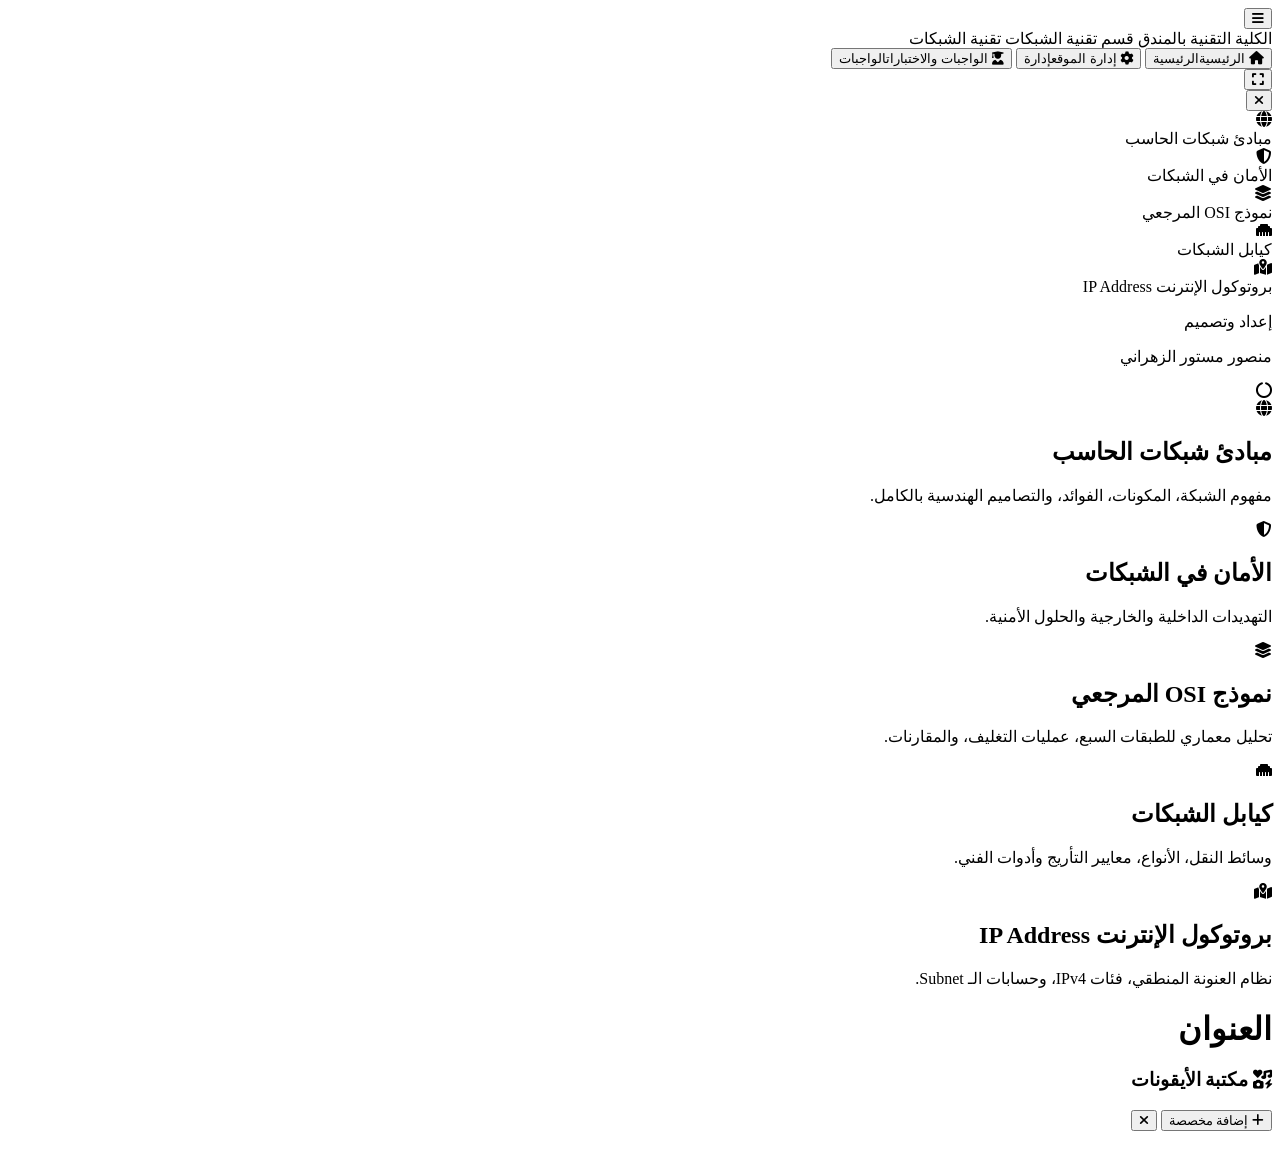
==== index.html @ 44d03c71 "Update index.html" ====
<!DOCTYPE html>
<html lang="ar" dir="rtl">
<head>
    <meta charset="UTF-8">
    <meta name="viewport" content="width=device-width, initial-scale=1.0">
    <title>الكلية التقنية بالمندق | قسم تقنية الشبكات</title>
    
    <link rel="preconnect" href="https://fonts.googleapis.com">
    <link rel="preconnect" href="https://fonts.gstatic.com" crossorigin>
    <link href="https://fonts.googleapis.com/css2?family=Cairo:wght@300;400;600;700;800;900&family=Tajawal:wght@400;700;900&family=Almarai:wght@400;700;800&family=JetBrains+Mono:wght@400;700&display=swap" rel="stylesheet">
    <script src="https://cdn.tailwindcss.com"></script>
    <link rel="stylesheet" href="https://cdnjs.cloudflare.com/ajax/libs/font-awesome/6.4.0/css/all.min.css">

    <script>
        tailwind.config = {
            theme: {
                extend: {
                    fontFamily: { sans: ['Cairo', 'sans-serif'], mono: ['JetBrains Mono', 'monospace'], tajawal: ['Tajawal', 'sans-serif'], almarai: ['Almarai', 'sans-serif'] },
                    colors: { tvtcdark: '#004d60', tvtcmain: '#00627a', tvtclight: '#0083a3', tvtcteal: '#29b5a8', tvtcaccent: '#4bd5c9' }
                }
            }
        }
    </script>

    <style type="text/tailwindcss">
        @layer utilities {
            .site-bg { background-image: url('bakground.jpg'); background-size: cover; background-position: center; background-attachment: fixed; background-color: #e2e8f0; }
            .glass-card { @apply bg-white/60 backdrop-blur-lg border border-white/50 shadow-[0_8px_30px_rgb(0,0,0,0.1)] rounded-[1.5rem] md:rounded-[2rem] overflow-hidden; }
            .hover-scale { @apply transition-all duration-300 hover:-translate-y-1.5 hover:shadow-2xl hover:border-tvtcteal hover:bg-white/75; }
            .sidebar-bg { @apply bg-white/65 backdrop-blur-2xl border-l border-white/50 shadow-2xl; }
            .sidebar-item { @apply flex items-center gap-3 px-5 py-3 w-full text-right font-black text-tvtcmain rounded-xl transition cursor-pointer border-r-4 border-transparent hover:bg-white/60 hover:text-tvtcdark shadow-sm mb-1; }
            .sidebar-item.active { @apply bg-tvtcmain/90 backdrop-blur-sm text-white border-tvtcdark shadow-md; }
            .sidebar-item.active i { @apply text-white; }
            .sub-tab { @apply block w-full text-right px-10 py-2.5 text-sm font-bold text-slate-700 hover:text-tvtcteal transition cursor-pointer hover:bg-white/60 rounded-lg; }
            .sub-tab.active { @apply text-tvtcmain border-r-4 border-tvtcteal bg-white/80 shadow-sm; }
            .btn-primary { @apply w-full bg-tvtcteal hover:bg-tvtcmain text-white font-black py-3 md:py-4 rounded-xl transition shadow-lg shadow-tvtcteal/40 backdrop-blur-sm; }
            
            /* المحرر والأدوات */
            .editor-toolbar { @apply sticky top-0 z-[60] bg-white/95 backdrop-blur-xl border border-slate-300 border-b-0 rounded-t-2xl p-3 shadow-sm w-full flex flex-col gap-3; }
            .editor-toolbar button, .editor-toolbar select { @apply bg-white hover:bg-slate-100 text-slate-800 px-2 py-1.5 md:px-2.5 rounded-lg cursor-pointer transition text-xs md:text-sm font-bold border border-slate-200 outline-none shadow-sm flex items-center gap-1; }
            .editor-toolbar input[type="color"] { @apply bg-white border border-slate-200 cursor-pointer w-7 h-7 md:w-8 md:h-8 p-0.5 rounded-lg shadow-sm; }
            .rich-editor, .rich-display { @apply w-full p-5 md:p-8 text-slate-900 outline-none leading-loose text-base md:text-lg font-medium; }
            
            /* تم زيادة المساحة السفلية لضمان القدرة على النقر أسفل العناصر دائماً */
            .rich-editor { @apply bg-white/90 shadow-inner border border-slate-300 border-t-0 rounded-b-2xl overflow-y-auto resize-y pb-[150px]; min-height: 400px; max-height: 65vh; }
            
            .rich-editor h1, .rich-display h1 { @apply font-black mb-4 mt-4 text-tvtcdark text-2xl md:text-4xl; }
            .rich-editor h2, .rich-display h2 { @apply font-black mb-4 mt-4 text-tvtcmain text-xl md:text-3xl; }
            .rich-editor h3, .rich-display h3 { @apply font-black mb-3 mt-3 text-tvtcteal text-lg md:text-2xl; }
            .rich-editor p, .rich-display p { @apply mb-4 text-justify; }
            .rich-editor ul, .rich-display ul { @apply list-disc list-inside mb-6 mr-4 space-y-2 font-bold text-slate-800 text-sm md:text-base; }
            
            /* الكروت والجداول المخصصة */
            .cg-container { @apply grid grid-cols-1 md:grid-cols-2 lg:grid-cols-3 gap-5 md:gap-6 my-6 md:my-8 text-center items-stretch; }
            .cg-card { @apply bg-white/70 backdrop-blur-md border-t-[6px] p-6 md:p-8 rounded-2xl md:rounded-[2rem] shadow-sm transition hover:-translate-y-1 hover:shadow-md flex flex-col h-full border-tvtcteal; }
            .cg-title { @apply text-lg md:text-xl font-black mb-2 md:mb-3 text-tvtcmain; }
            .cg-desc { @apply text-xs md:text-sm font-bold leading-relaxed flex-grow text-slate-700; }
            .info-box { @apply bg-white/80 p-6 rounded-[2rem] border border-slate-200 shadow-sm relative overflow-hidden group hover:shadow-lg transition-all; }
            .info-icon { @apply absolute -right-4 -top-4 text-8xl opacity-10 group-hover:scale-110 transition-transform; }
            .list-check li { @apply flex items-center gap-3 font-bold text-slate-800 mb-3; }
            .list-check i { @apply text-tvtcteal; }
            .badge-light { @apply bg-slate-100 text-slate-700 font-black text-xs px-3 py-1 rounded-lg border border-slate-300 inline-block m-1; }
            
            /* التحديد القابل للتعديل - تم فك القفل عن كل شيء */
            .editable-img { @apply transition-all duration-200 shadow-[0_8px_25px_rgba(0,0,0,0.1)] rounded-2xl cursor-pointer block mx-auto align-middle; }
            .rich-display img:not(.editable-img) { @apply max-w-full h-auto rounded-xl shadow-md my-4 object-contain inline-block border border-slate-200; }
            .table-wrapper { @apply shadow-[0_10px_25px_rgba(0,0,0,0.05)] rounded-[1.5rem] overflow-auto bg-white my-8 mx-auto cursor-text border-2 border-transparent transition-all; }
            .card-element { @apply cursor-text border-2 border-transparent transition-all; }
        }
        
        .modern-table { width: 100%; border-collapse: separate; border-spacing: 0; margin: 0; min-width: 400px; }
        .modern-table thead { background: linear-gradient(90deg, #004d60, #0083a3); color: white; }
        .modern-table th { padding: 1rem; font-weight: 900; font-size: 1.1rem; text-align: center; border: 1px solid #cbd5e1; }
        .modern-table td { padding: 1rem; font-weight: bold; color: #334155; text-align: center; background: #ffffff; border: 1px solid #cbd5e1; transition: background 0.3s; }
        .modern-table tr:hover td { background: #f1f5f9; }
        
        .osi-wrapper { display: flex; gap: 0.5rem; align-items: stretch; margin-top: 2rem; direction: ltr; font-family: 'Cairo', sans-serif; overflow-x: auto; padding-bottom: 1rem; justify-content: center; min-width: 100%; }
        .osi-arrows { display: flex; flex-direction: column; justify-content: space-between; width: 40px; flex-shrink: 0; padding: 2rem 0; align-items: center; }
        .osi-arrow-down, .osi-arrow-up { display: flex; flex-direction: column; align-items: center; height: 48%; }
        .osi-text-vertical { writing-mode: vertical-rl; transform: rotate(180deg); font-weight: 900; font-size: 0.75rem; letter-spacing: 1px; text-align: center; }
        .osi-table-new { border-collapse: separate; border-spacing: 0 8px; width: 100%; min-width: 900px; text-align: center; }
        .osi-table-new th { background-color: #e2e8f0; color: #334155; font-weight: 900; padding: 0.75rem; border: 1px solid #cbd5e1; font-size: 0.9rem; font-family: Tahoma, sans-serif; border-radius: 0; }
        .osi-table-new th:first-child { border-radius: 8px 0 0 8px; } .osi-table-new th:last-child { border-radius: 0 8px 8px 0; }
        .osi-table-new td { padding: 0.5rem; border-top: 1px solid; border-bottom: 1px solid; font-weight: bold; color: #1e293b; font-size: 0.9rem; transition: transform 0.2s; }
        .osi-table-new tr:hover td { transform: scale(1.01); z-index: 10; position: relative; box-shadow: 0 4px 6px rgba(0,0,0,0.05); }
        .osi-table-new td:first-child { border-left: 1px solid; border-radius: 8px 0 0 8px; font-size: 1.5rem; font-weight: 900; }
        .osi-table-new td:last-child { border-right: 1px solid; border-radius: 0 8px 8px 0; }
        .osi-icon-box { width: 45px; height: 45px; border-radius: 10px; display: flex; align-items: center; justify-content: center; font-size: 1.5rem; color: white; margin: auto; border: 2px solid white; box-shadow: 0 2px 4px rgba(0,0,0,0.2); flex-direction: column; }
        
        .l7-row td { background-color: #f3e8ff; border-color: #e9d5ff; color: #4c1d95; } .l7-row td:first-child, .l7-row .osi-icon-box { background-color: #7e22ce; color: white; border-color: #7e22ce; }
        .l6-row td { background-color: #ffedd5; border-color: #fed7aa; color: #7c2d12; } .l6-row td:first-child, .l6-row .osi-icon-box { background-color: #ea580c; color: white; border-color: #ea580c; }
        .l5-row td { background-color: #fce7f3; border-color: #fbcfe8; color: #831843; } .l5-row td:first-child, .l5-row .osi-icon-box { background-color: #be185d; color: white; border-color: #be185d; }
        .l4-row td { background-color: #e0f2fe; border-color: #bae6fd; color: #0c4a6e; } .l4-row td:first-child, .l4-row .osi-icon-box { background-color: #0284c7; color: white; border-color: #0284c7; }
        .l3-row td { background-color: #dcfce7; border-color: #bbf7d0; color: #064e3b; } .l3-row td:first-child, .l3-row .osi-icon-box { background-color: #16a34a; color: white; border-color: #16a34a; }
        .l2-row td { background-color: #ccfbf1; border-color: #99f6e4; color: #134e4a; } .l2-row td:first-child, .l2-row .osi-icon-box { background-color: #0d9488; color: white; border-color: #0d9488; }
        .l1-row td { background-color: #fee2e2; border-color: #fecaca; color: #881337; } .l1-row td:first-child, .l1-row .osi-icon-box { background-color: #e11d48; color: white; border-color: #e11d48; }

        .page-enter { animation: fadeIn 0.4s ease-out forwards; }
        @keyframes fadeIn { from { opacity: 0; transform: translateY(15px); } to { opacity: 1; transform: translateY(0); } }
        .toast { @apply fixed bottom-5 left-5 z-[9999] opacity-0 translate-y-10 transition-all duration-300 bg-white/95 backdrop-blur border border-slate-200 px-6 py-4 rounded-2xl font-bold flex items-center gap-3 shadow-2xl text-slate-800; }
        .toast.show { @apply opacity-100 translate-y-0; }
        .custom-scrollbar::-webkit-scrollbar { width: 6px; height: 6px; }
        .custom-scrollbar::-webkit-scrollbar-thumb { background: #29b5a8; border-radius: 10px; }
        .custom-scrollbar::-webkit-scrollbar-track { background: rgba(0,0,0,0.05); border-radius: 10px; }
        .mobile-scroll { overflow-y: auto; -webkit-overflow-scrolling: touch; overscroll-behavior-y: contain; }
    </style>
</head>
<body class="text-slate-800 font-sans selection:bg-tvtcteal selection:text-white flex flex-col h-screen site-bg overflow-hidden relative">

    <div class="absolute inset-0 bg-white/10 backdrop-blur-[2px] -z-10"></div>

    <nav class="bg-gradient-to-r from-tvtcdark via-tvtcmain to-tvtcteal p-3 md:p-4 sticky top-0 z-50 shadow-md flex justify-between items-center shrink-0 w-full">
        <div class="flex items-center gap-2 md:gap-4">
            <button onclick="document.getElementById('main-sidebar').classList.remove('hidden')" class="lg:hidden text-white hover:text-tvtcaccent text-xl md:text-2xl p-1 transition"><i class="fas fa-bars"></i></button>
            <div class="font-black text-white text-sm md:text-xl flex items-center gap-2 md:gap-3 cursor-pointer hover:opacity-80 transition" onclick="window.goHome()">
                <img src="tvtc.png" alt="TVTC" class="h-8 md:h-10 bg-white/90 p-1 md:p-1.5 rounded-lg shadow-sm" onerror="this.style.display='none'">
                <div class="flex flex-col">
                    <span class="hidden sm:block tracking-wide">الكلية التقنية بالمندق</span>
                    <span class="hidden sm:block text-[10px] md:text-xs text-tvtcaccent">قسم تقنية الشبكات</span>
                    <span class="sm:hidden tracking-wide text-xs">تقنية الشبكات</span>
                </div>
            </div>
        </div>
        <div class="flex items-center gap-2 md:gap-4">
            <button onclick="window.goHome()" class="text-white/90 hover:text-white font-bold transition text-[10px] md:text-sm flex items-center gap-1 md:gap-1.5 bg-white/10 hover:bg-white/20 px-2 md:px-4 py-1.5 md:py-2.5 rounded-lg border border-white/20 shadow-sm whitespace-nowrap"><i class="fas fa-home"></i> <span class="hidden md:inline">الرئيسية</span><span class="md:hidden">الرئيسية</span></button>
            <button onclick="window.directLMS('admin')" class="text-white/90 hover:text-white font-bold transition text-[10px] md:text-sm flex items-center gap-1 md:gap-1.5 bg-white/10 hover:bg-white/20 px-2 md:px-4 py-1.5 md:py-2.5 rounded-lg border border-white/20 shadow-sm whitespace-nowrap"><i class="fas fa-cog"></i> <span class="hidden md:inline">إدارة الموقع</span><span class="md:hidden">إدارة</span></button>
            <button onclick="window.directLMS('student')" class="text-tvtcmain bg-white hover:bg-slate-100 font-black transition text-[10px] md:text-sm flex items-center gap-1 md:gap-1.5 px-2 md:px-4 py-1.5 md:py-2.5 rounded-lg shadow-sm whitespace-nowrap"><i class="fas fa-user-graduate"></i> <span class="hidden md:inline">الواجبات والاختبارات</span><span class="md:hidden">الواجبات</span></button>
            <div class="w-px h-5 bg-white/30 hidden md:block mx-1"></div>
            <button onclick="window.toggleFS()" class="hidden md:flex text-white/90 hover:text-white text-lg transition p-1"><i class="fas fa-expand" id="fs-icon"></i></button>
        </div>
    </nav>

    <div class="flex-1 flex h-full overflow-hidden w-full relative">
        <aside id="main-sidebar" class="w-72 md:w-80 sidebar-bg z-[100] flex-col hidden fixed inset-y-0 right-0 lg:static lg:flex h-[100dvh] lg:h-full flex-shrink-0 transition-transform duration-300">
            <div class="p-4 flex justify-end lg:hidden shrink-0"><button onclick="document.getElementById('main-sidebar').classList.add('hidden')" class="text-slate-500 hover:text-red-500 text-2xl bg-white/70 w-10 h-10 rounded-xl shadow-sm"><i class="fas fa-times"></i></button></div>
            <nav class="flex-1 mobile-scroll p-4 space-y-2 mt-2 pb-24 lg:pb-4" id="sidebar-nav"></nav>
            <div class="p-4 md:p-6 border-t border-white/40 bg-white/50 text-center shrink-0">
                <p class="text-[10px] md:text-xs font-black text-tvtcmain leading-relaxed uppercase tracking-widest mb-1">إعداد وتصميم</p>
                <p class="text-tvtcdark font-black drop-shadow-sm text-sm md:text-lg">منصور مستور الزهراني</p>
            </div>
        </aside>

        <main id="main-scroll-area" class="flex-1 overflow-y-auto p-4 md:p-8 custom-scrollbar">
            <div id="portal-dashboard" class="block page-enter max-w-7xl mx-auto">
                <header class="glass-card p-6 md:p-16 text-center border-t-[8px] border-tvtcmain mb-8 md:mb-12 relative overflow-hidden bg-white/70">
                    <div class="relative z-10 w-full"><div id="home-rich-content" class="w-full mx-auto rich-display bg-transparent border-none shadow-none text-center h-auto min-h-0 p-0"><div class="py-12 text-tvtclight opacity-50"><i class="fas fa-circle-notch fa-spin text-5xl mb-4"></i></div></div></div>
                </header>
                <div id="main-grid" class="grid grid-cols-1 md:grid-cols-2 lg:grid-cols-3 gap-5 md:gap-8"></div>
            </div>

            <div id="section-container" class="hidden page-enter max-w-6xl mx-auto pb-10 md:pb-20">
                <header class="glass-card p-6 md:p-10 mb-6 md:mb-8 text-center border-t-[8px] border-tvtcmain bg-white/70"><h1 id="section-title" class="font-black tracking-tight drop-shadow-sm text-3xl md:text-5xl text-tvtcdark transition-all duration-300">العنوان</h1></header>
                <div id="mobile-tabs" class="lg:hidden flex gap-2 overflow-x-auto custom-scrollbar mb-6 pb-2"></div>
                <div id="content-area" class="w-full page-enter overflow-x-hidden"></div>
            </div>

            <div id="section-exams" class="hidden page-enter w-full mx-auto pb-10 md:pb-20"><div id="lms-area"></div></div>
        </main>
    </div>

    <!-- نافذة الأيقونات -->
    <div id="emoji-picker-modal" class="hidden fixed inset-0 z-[200] bg-slate-900/40 backdrop-blur-sm flex items-center justify-center p-4">
        <div class="bg-white rounded-[2rem] w-full max-w-4xl max-h-[85vh] flex flex-col shadow-2xl overflow-hidden border border-slate-200">
            <div class="p-6 border-b border-slate-200 flex justify-between items-center bg-slate-50">
                <h3 class="font-black text-tvtcdark text-xl"><i class="fas fa-icons text-tvtcteal ml-2"></i> مكتبة الأيقونات</h3>
                <div class="flex gap-3">
                    <button onclick="window.addCustomEmoji()" class="bg-white border border-slate-300 px-4 py-2 rounded-xl text-sm font-bold text-tvtcmain shadow-sm hover:bg-slate-100 transition"><i class="fas fa-plus"></i> إضافة مخصصة</button>
                    <button onclick="document.getElementById('emoji-picker-modal').classList.add('hidden')" class="text-slate-400 hover:text-red-500 text-2xl transition bg-white w-10 h-10 rounded-xl shadow-sm border border-slate-200"><i class="fas fa-times"></i></button>
                </div>
            </div>
            <div class="p-6 overflow-y-auto custom-scrollbar flex-1 bg-white" id="emoji-grid-container"></div>
        </div>
    </div>

    <div id="tst" class="toast"><i id="tsti" class="fas"></i><span id="tstt"></span></div>

    <!-- تم ضغط المصفوفة مع الإبقاء على كافة الشروحات والنصوص كاملة 100% -->
    <script>
        const CORE_DATA = {
            'networks': {
                title: 'مبادئ شبكات الحاسب', icon: 'fa-globe', color: 'tvtcmain', desc: 'مفهوم الشبكة، المكونات، الفوائد، والتصاميم الهندسية بالكامل.', tabs: ['مفهوم الشبكة والفوائد', 'المكونات والوسائط', 'التصاميم الجغرافية والمعمارية'],
                content: [
                    `<div class="rich-display glass-card border-t-[6px] border-tvtcteal"><h1>🌐 ماهي شبكة الحاسب؟</h1><p>شبكة الحاسب عبارة عن مجموعة من الحاسبات والأجهزة الأخرى المتصلة مع بعضها البعض حيث يكون لها القدرة على مشاركة عدد كبير من المستخدمين للبيانات والأجهزة كما تعتبر الشبكة وسيلة اتصال الكتروني بين الأفراد.</p><h2 class="text-center mt-8">💡 فوائد شبكات الحاسب</h2><div class="cg-container"><div class="cg-card border-t-tvtcmain"><div class="text-5xl mb-2">💾</div><div class="cg-title">مشاركة البيانات</div><p class="cg-desc">نقل المعلومات والملفات بسرعة فائقة.</p></div><div class="cg-card border-t-tvtcteal"><div class="text-5xl mb-2">🖨️</div><div class="cg-title">مشاركة الموارد</div><p class="cg-desc">تتيح للجميع استخدام الطابعات والماسحات.</p></div><div class="cg-card border-t-purple-500"><div class="text-5xl mb-2">💻</div><div class="cg-title">مشاركة البرمجيات</div><p class="cg-desc">العمل على برامج موحدة على الخادم للجميع.</p></div><div class="cg-card border-t-orange-500"><div class="text-5xl mb-2">📂</div><div class="cg-title">مشاركة الملفات</div><p class="cg-desc">نقل مباشر بين الأجهزة بدلاً من الإيميل.</p></div><div class="cg-card md:col-span-2 border-t-rose-500"><div class="text-5xl mb-2">🎮</div><div class="cg-title !text-rose-700">ألعاب جماعية</div><p class="cg-desc">التفاعل بين أكثر من مستخدم للعب في نفس البيئة.</p></div></div></div>`,
                    `<div class="rich-display glass-card border-t-[8px] border-tvtcmain"><h1 class="text-center">🖥️ مكونات شبكة الحاسب</h1><div class="cg-container"><div class="cg-card border-t-tvtcmain"><div class="text-5xl mb-2">💻</div><div class="cg-title">الأجهزة الطرفية</div><p class="cg-desc text-justify">هو المكان الذي تنشأ منه الرسالة. تنشأ البيانات باستخدام جهاز طرفي وتتدفق خلال الشبكة وتصل إلى جهاز طرفي آخر. (أجهزة الكمبيوتر، الكاميرات).</p></div><div class="cg-card border-t-tvtcdark"><div class="text-5xl mb-2">🔀</div><div class="cg-title">الأجهزة الوسيطة</div><p class="cg-desc text-justify">تقوم بالاتصال البيني بين الأجهزة الطرفية وتوجيه الحزم واختيار المسار وحماية الشبكة. (المحولات، الموجهات، الجدران النارية).</p></div><div class="cg-card border-t-tvtcteal"><div class="text-5xl mb-2">📡</div><div class="cg-title">وسائط الشبكة</div><p class="cg-desc text-justify">يتم نقل الاتصالات عبر الشبكة من خلال وسيط يسمح للرسالة بالانتقال. وتشمل: الكابلات النحاسية، كابلات الألياف الضوئية، والموجات اللاسلكية.</p></div></div></div>`,
                    `<div class="rich-display glass-card border-t-[8px] border-tvtcmain"><h2 class="text-center">🌍 الشبكات من حيث المدى الجغرافي</h2><div class="cg-container"><div class="cg-card border-t-blue-500"><div class="text-5xl mb-2">📱</div><div class="cg-title text-blue-800">PAN</div><p class="cg-desc">نطاق أمتار.</p></div><div class="cg-card border-t-emerald-500"><div class="text-5xl mb-2">🏢</div><div class="cg-title text-emerald-800">LAN</div><p class="cg-desc">الشبكة المحلية (مباني).</p></div><div class="cg-card border-t-purple-500"><div class="text-5xl mb-2">🏙️</div><div class="cg-title text-purple-800">MAN</div><p class="cg-desc">الشبكة الإقليمية (مدينة).</p></div><div class="cg-card border-t-orange-500"><div class="text-5xl mb-2">🌍</div><div class="cg-title text-orange-800">WAN</div><p class="cg-desc">الشبكة الواسعة (دول).</p></div></div><hr class="my-10 border-slate-200"><div class="flex flex-wrap gap-8"><div class="flex-1 min-w-[250px]"><h2>🏗️ المعمارية التقنية</h2><div class="bg-white/60 p-6 rounded-2xl mb-4 border border-slate-200"><h3 class="text-tvtcdark mt-0">👥 نظير إلى نظير (P2P)</h3><p class="font-bold m-0 text-slate-700">كل جهاز يسمى "نظير" ويعمل كعميل وخادم.</p></div><div class="bg-white/60 p-6 rounded-2xl border border-slate-200"><h3 class="text-tvtcmain mt-0">🗄️ العميل والخادم (Client/Server)</h3><p class="font-bold m-0 text-slate-700">بنية تعتمد على وجود خادم مركزي يقدم خدمات وموارد.</p></div></div><div class="flex-1 min-w-[250px]"><h2>📐 التصميم الهندسي (Topologies)</h2><div class="grid grid-cols-2 gap-4 text-center"><div class="bg-white/60 p-4 rounded-2xl border border-slate-200"><div class="text-4xl mb-2">➖</div><span class="font-black text-tvtcteal">الخطية (Bus)</span></div><div class="bg-white/60 p-4 rounded-2xl border border-slate-200"><div class="text-4xl mb-2">⭐</div><span class="font-black text-tvtcteal">النجمية (Star)</span></div><div class="bg-white/60 p-4 rounded-2xl border border-slate-200"><div class="text-4xl mb-2">⭕</div><span class="font-black text-tvtcteal">الحلقية (Ring)</span></div><div class="bg-white/60 p-4 rounded-2xl border border-slate-200"><div class="text-4xl mb-2">🕸️</div><span class="font-black text-tvtcteal">المعقدة (Mesh)</span></div></div></div></div></div>`
                ]
            },
            'security': {
                title: 'الأمان في الشبكات', icon: 'fa-shield-alt', color: 'red', desc: 'التهديدات الداخلية والخارجية والحلول الأمنية.', tabs: ['التهديدات والحلول'],
                content: [
                    `<div class="rich-display glass-card border-t-[6px] border-red-500"><h1 class="text-red-600">🛡️ التهديدات الأمنية والحلول</h1><div class="flex flex-wrap gap-6 mt-6"><div class="flex-1 min-w-[250px] bg-white/60 p-8 rounded-3xl border border-slate-200"><h2 class="text-orange-600 mt-0 text-center">👔 التهديدات الداخلية</h2><p class="font-bold text-justify m-0">تأتي من داخل المؤسسة نفسها، مثل: مشاركة كلمة المرور، أو التخريب المتعمد من قبل الموظفين.</p></div><div class="flex-1 min-w-[250px] bg-white/60 p-8 rounded-3xl border border-slate-200"><h2 class="text-red-700 mt-0 text-center">🥷 التهديدات الخارجية</h2><p class="font-bold text-justify m-0">تأتي من خارج الشبكة مثل: هجمات حجب الخدمة (DDoS) والفيروسات والاختراق المباشر عبر الإنترنت.</p></div></div><h2 class="text-center mt-12 mb-6">✅ الترسانة التقنية والحلول</h2><div class="cg-container"><div class="cg-card border-t-rose-500"><div class="text-5xl mb-2">🔥</div><div class="cg-title text-rose-800">الجدران النارية (Firewalls)</div></div><div class="cg-card border-t-blue-500"><div class="text-5xl mb-2">👁️</div><div class="cg-title text-blue-800">كشف ومنع التسلل (IDS/IPS)</div></div><div class="cg-card border-t-purple-500"><div class="text-5xl mb-2">🔑</div><div class="cg-title text-purple-800">التشفير (Encryption)</div></div><div class="cg-card border-t-emerald-500"><div class="text-5xl mb-2">🪪</div><div class="cg-title text-emerald-800">إدارة الصلاحيات</div></div><div class="cg-card border-t-orange-500"><div class="text-5xl mb-2">💾</div><div class="cg-title text-orange-800">النسخ الاحتياطي (Backup)</div></div><div class="cg-card border-t-yellow-500"><div class="text-5xl mb-2">🎓</div><div class="cg-title text-yellow-800">التوعية الأمنية</div></div></div></div>`
                ]
            },
            'osi': {
                title: 'نموذج OSI المرجعي', icon: 'fa-layer-group', color: 'tvtcteal', desc: 'تحليل معماري للطبقات السبع، عمليات التغليف، والمقارنات.', tabs: ['المرجع والطبقات السبع', 'التغليف وأنواع الاتصال', 'مقارنات بروتوكولات وأجهزة'],
                content: [
                    `<div class="rich-display glass-card border-t-[8px] border-tvtcteal"><div class="bg-gradient-to-l from-[#004d60] to-[#0083a3] rounded-[2rem] p-8 md:p-10 mb-10 shadow-lg relative overflow-hidden text-white"><i class="fas fa-layer-group absolute -left-10 -bottom-10 text-[10rem] opacity-10"></i><h1 class="text-white border-none mt-0 mb-2 text-3xl md:text-5xl font-black drop-shadow-md">📚 نموذج OSI المرجعي</h1><p class="text-[#4bd5c9] font-mono tracking-widest text-xs md:text-sm mb-6 uppercase">The 7 Layers of the OSI Model</p><p class="text-base md:text-lg font-bold leading-relaxed max-w-4xl">هو مراحل تكوّن البيانات ونقلها من الجهاز المرسل <span class="bg-white/20 px-2 py-1 rounded text-sm font-mono mx-1">Source</span> إلى الجهاز المستقبل <span class="bg-white/20 px-2 py-1 rounded text-sm font-mono mx-1">Destination</span>. وضعته المنظمة الدولية للمعايير (ISO) ليكون نموذجاً نظرياً موثوقاً للاتصالات مقسم لـ 7 طبقات.</p></div><h2 class="text-center text-[#004d60] mb-8 border-none">💡 لماذا ندرس ونفهم طبقات OSI؟</h2><div class="grid grid-cols-1 md:grid-cols-2 gap-4 md:gap-6 mb-12"><div class="info-box border-tvtcteal"><i class="fas fa-tools info-icon text-tvtcteal"></i><h4 class="font-black text-slate-800 text-lg m-0 mb-1">اكتشاف الأعطال</h4><p class="text-sm font-bold text-slate-600 m-0">تسهيل فهم وحل المشاكل المعقدة للشبكات (Troubleshooting).</p></div><div class="info-box border-tvtcmain"><i class="fas fa-microscope info-icon text-tvtcmain"></i><h4 class="font-black text-slate-800 text-lg m-0 mb-1">تتبع البيانات</h4><p class="text-sm font-bold text-slate-600 m-0">معرفة كيفية تكوين البيانات وما هو شكلها الفعلي في كل مرحلة.</p></div><div class="info-box border-red-500"><i class="fas fa-shield-alt info-icon text-red-500"></i><h4 class="font-black text-slate-800 text-lg m-0 mb-1">أمن المعلومات</h4><p class="text-sm font-bold text-slate-600 m-0">معرفة النقاط الحساسة وكيفية تشفير وفك البيانات أثناء النقل.</p></div><div class="info-box border-emerald-500"><i class="fas fa-server info-icon text-emerald-500"></i><h4 class="font-black text-slate-800 text-lg m-0 mb-1">تصنيف الأجهزة</h4><p class="text-sm font-bold text-slate-600 m-0">معرفة كل جهاز في أية طبقة يعمل (مثل الراوتر والسويتش).</p></div></div><div class="osi-wrapper custom-scrollbar"><div class="osi-arrows"><div class="osi-arrow-down"><div class="osi-text-vertical text-purple-700"><span>تغليف</span><br>ENCAPSULATION</div><div class="w-1 bg-purple-700 flex-grow my-1"></div><div style="border-left: 8px solid transparent; border-right: 8px solid transparent; border-top: 12px solid #7e22ce;"></div></div><div class="osi-arrow-up"><div style="border-left: 8px solid transparent; border-right: 8px solid transparent; border-bottom: 12px solid #16a34a;"></div><div class="w-1 bg-emerald-600 flex-grow my-1"></div><div class="osi-text-vertical text-emerald-600"><span>فك التغليف</span><br>DECAPSULATION</div></div></div><table class="osi-table-new"><thead><tr><th>Layer</th><th></th><th>LAYERS / الطبقات</th><th>نوع البيانات</th><th>وظائف الطبقات</th><th>Protocols</th><th>أجهزة الطبقة</th></tr></thead><tbody><tr class="l7-row"><td>7</td><td><div class="osi-icon-box"><i class="fas fa-globe"></i></div></td><td><div>طبقة التطبيقات</div><div class="font-mono text-xs">APPLICATION</div></td><td>DATA</td><td><div>تطبيقات الشبكة</div><div class="font-mono text-[10px] text-slate-500">WhatsApp - Snapchat - Telegram</div></td><td>HTTP, SMTP<br>FTP</td><td class="text-2xl">-</td></tr><tr class="l6-row"><td>6</td><td><div class="osi-icon-box"><i class="fas fa-file-code"></i></div></td><td><div>طبقة العرض</div><div class="font-mono text-xs">PRESENTATION</div></td><td>DATA</td><td><div class="font-mono text-[10px] text-slate-500">Formatting, Encryption, Compression</div><div>تنسيق البيانات، التشفير، الضغط</div></td><td>HTML<br>JPEG</td><td class="text-2xl">-</td></tr><tr class="l5-row"><td>5</td><td><div class="osi-icon-box"><i class="fas fa-handshake"></i></div></td><td><div>طبقة الجلسة</div><div class="font-mono text-xs">SESSION</div></td><td>DATA</td><td><div class="font-mono text-[10px] text-slate-500">Establishment, maintenance, termination</div><div>إنشاء الجلسات، صيانة، إنهاؤها</div></td><td>NFS<br>SQL</td><td class="text-2xl">-</td></tr><tr class="l4-row"><td>4</td><td><div class="osi-icon-box"><i class="fas fa-box-open"></i></div></td><td><div>طبقة النقل</div><div class="font-mono text-xs">TRANSPORT</div></td><td>Segment</td><td><div class="font-mono text-[10px] text-slate-500">protocol TCP/UDP, Data type</div><div>تحديد نوع البيانات، والبروتوكول المستخدم</div></td><td>TCP<br>UDP</td><td class="text-2xl">-</td></tr><tr class="l3-row"><td>3</td><td><div class="osi-icon-box"><i class="fas fa-project-diagram"></i></div></td><td><div>طبقة الشبكة</div><div class="font-mono text-xs">NETWORK</div></td><td>Packet</td><td><div class="font-mono text-[10px] text-slate-500">Routing, IP Addressing</div><div>التوجيه، العنونة المنطقية IP</div></td><td>IP Address<br>OSPF</td><td><div><i class="fas fa-route text-2xl"></i></div><div class="text-[10px]">Routers</div></td></tr><tr class="l2-row"><td>2</td><td><div class="osi-icon-box"><i class="fas fa-link"></i></div></td><td><div>طبقة ربط البيانات</div><div class="font-mono text-xs">DATA LINK</div></td><td>Frame</td><td><div class="font-mono text-[10px] text-slate-500">Physical Addressing (MAC), Error Detection</div><div>العنونة المادية MAC، كشف الأخطاء</div></td><td>MAC Address<br>Wi-Fi</td><td><div><i class="fas fa-network-wired text-2xl"></i></div><div class="text-[10px]">Switches</div></td></tr><tr class="l1-row"><td>1</td><td><div class="osi-icon-box text-[8px] leading-tight"><span>10111</span><span>01010</span><span>10111</span></div></td><td><div>الطبقة الفيزيائية</div><div class="font-mono text-xs">PHYSICAL</div></td><td>Bits</td><td><div class="font-mono text-[10px] text-slate-500">Cabling, Connector Types</div><div>الكابلات، أنواع الموصلات</div></td><td>Ethernet<br>802.11</td><td><div><i class="fas fa-plug text-2xl"></i></div><div class="text-[10px]">Cables, NICs</div></td></tr></tbody></table></div></div>`,
                    `<div class="rich-display glass-card border-t-[8px] border-tvtcmain"><div class="grid grid-cols-1 md:grid-cols-2 gap-6 md:gap-8 mb-12 mt-4"><div class="info-box border-blue-200"><i class="fas fa-scroll info-icon text-blue-500"></i><div class="text-blue-500 text-5xl mb-6 drop-shadow-sm"><i class="fas fa-scroll"></i></div><h2 class="text-slate-800 border-none mt-0">ما هو البروتوكول؟ <span class="text-sm font-mono text-slate-400 uppercase">(Protocol)</span></h2><p class="font-bold text-slate-600 m-0">مجموعة من الأكواد البرمجية والقواعد المتفق عليها التي تحدد كيف يمكن لأجهزة الكمبيوتر أن تتفاهم مع بعضها عبر الشبكة، لتسهيل وتنظيم عملية التخاطب.</p></div><div class="info-box border-emerald-200"><i class="fas fa-box-open info-icon text-emerald-500"></i><div class="text-emerald-500 text-5xl mb-6 drop-shadow-sm"><i class="fas fa-box-open"></i></div><h2 class="text-slate-800 border-none mt-0">تغليف البيانات <span class="text-sm font-mono text-slate-400 uppercase">(Encapsulation)</span></h2><p class="font-bold text-slate-600 text-sm mb-4">العملية التي تضيف فيها البروتوكولات الترويسات (Header) والتذييل (Trailer) على البيانات.</p><ul class="list-check"><li><i class="fas fa-arrow-down"></i> <span class="text-emerald-700">في الإرسال:</span> تغليف نزولاً للطبقة الأولى.</li><li><i class="fas fa-arrow-up text-purple-600"></i> <span class="text-purple-700">في الاستقبال:</span> فك التغليف صعوداً للطبقة السابعة.</li></ul></div></div><h2 class="text-center text-tvtcdark border-t border-slate-200 pt-10 border-none">أنواع الاتصالات في طبقة الجلسة</h2><p class="text-center text-slate-500 font-bold mb-8">كيفية تدفق البيانات بين الأطراف</p><div class="grid grid-cols-1 md:grid-cols-3 gap-5"><div class="info-box text-center hover:border-tvtcteal"><div class="w-16 h-16 mx-auto bg-slate-100 text-slate-600 rounded-2xl flex items-center justify-center text-2xl mb-6 group-hover:bg-tvtcteal group-hover:text-white transition-colors"><i class="fas fa-long-arrow-alt-right"></i></div><h3 class="border-none m-0 mb-3">Simplex</h3><p class="text-sm font-bold text-slate-600">إرسال في اتجاه واحد فقط دائماً.<br><span class="badge-light text-tvtcmain">مثل: الراديو والتلفزيون</span></p></div><div class="info-box text-center hover:border-tvtcteal"><div class="w-16 h-16 mx-auto bg-slate-100 text-slate-600 rounded-2xl flex items-center justify-center text-2xl mb-6 group-hover:bg-tvtcteal group-hover:text-white transition-colors"><i class="fas fa-exchange-alt"></i></div><h3 class="border-none m-0 mb-3">Half Duplex</h3><p class="text-sm font-bold text-slate-600">إرسال واستقبال ولكن ليس في نفس الوقت.<br><span class="badge-light text-tvtcmain">مثل: أجهزة اللاسلكي</span></p></div><div class="info-box text-center hover:border-tvtcteal"><div class="w-16 h-16 mx-auto bg-slate-100 text-slate-600 rounded-2xl flex items-center justify-center text-2xl mb-6 group-hover:bg-tvtcteal group-hover:text-white transition-colors"><i class="fas fa-arrows-alt-h"></i></div><h3 class="border-none m-0 mb-3">Full Duplex</h3><p class="text-sm font-bold text-slate-600">استقبال وإرسال في نفس الوقت.<br><span class="badge-light text-tvtcmain">مثل: الجوال والإنترنت</span></p></div></div></div>`,
                    `<div class="rich-display glass-card border-t-[8px] border-tvtcmain"><h1 class="text-center text-tvtcdark border-none mb-10">المقارنة بين الراوتر والسويتش باحترافية</h1><div class="grid grid-cols-[1fr_auto_1fr] gap-3 md:gap-6 items-center max-w-5xl mx-auto text-xs md:text-base relative z-0"><div class="absolute top-10 bottom-10 left-1/2 w-1 bg-slate-200 transform -translate-x-1/2 z-[-1] rounded-full"></div><div class="text-center z-10 bg-white p-2 rounded-2xl"><div class="w-16 h-16 md:w-20 md:h-20 mx-auto bg-emerald-100 text-emerald-600 rounded-full flex items-center justify-center text-3xl md:text-4xl mb-3 shadow-sm border-4 border-white"><i class="fas fa-route"></i></div><h2 class="text-emerald-700 m-0 uppercase border-none">الراوتر</h2></div><div class="z-10 w-[80px] md:w-[120px]"></div><div class="text-center z-10 bg-white p-2 rounded-2xl"><div class="w-16 h-16 md:w-20 md:h-20 mx-auto bg-orange-100 text-orange-600 rounded-full flex items-center justify-center text-3xl md:text-4xl mb-3 shadow-sm border-4 border-white"><i class="fas fa-network-wired"></i></div><h2 class="text-orange-700 m-0 uppercase border-none">السويتش</h2></div><div class="bg-emerald-50 p-4 md:p-6 rounded-2xl border border-emerald-100 text-center md:text-left text-emerald-900 font-bold shadow-sm z-10 hover:-translate-y-1 transition-transform">ربط شبكات مختلفة ومتباعدة</div><div class="bg-white text-slate-800 font-black px-3 py-2 md:px-6 md:py-3 rounded-xl border-2 border-slate-200 text-center shadow-md whitespace-nowrap z-20 mx-[-15px] md:mx-[-25px]">الوظيفة الرئيسية</div><div class="bg-orange-50 p-4 md:p-6 rounded-2xl border border-orange-100 text-center md:text-right text-orange-900 font-bold shadow-sm z-10 hover:-translate-y-1 transition-transform">ربط أجهزة داخل نفس الشبكة</div><div class="bg-emerald-50 p-4 md:p-6 rounded-2xl border border-emerald-100 text-center md:text-left text-emerald-900 font-bold shadow-sm z-10 hover:-translate-y-1 transition-transform">الطبقة الثالثة <span class="bg-emerald-200 text-emerald-800 px-2 py-0.5 rounded text-xs ml-1">L3</span><br><span class="text-emerald-700 text-sm">(Network Layer)</span></div><div class="bg-white text-slate-800 font-black px-3 py-2 md:px-6 md:py-3 rounded-xl border-2 border-slate-200 text-center shadow-md whitespace-nowrap z-20 mx-[-15px] md:mx-[-25px]">طبقة OSI</div><div class="bg-orange-50 p-4 md:p-6 rounded-2xl border border-orange-100 text-center md:text-right text-orange-900 font-bold shadow-sm z-10 hover:-translate-y-1 transition-transform"><span class="bg-orange-200 text-orange-800 px-2 py-0.5 rounded text-xs mr-1">L2</span> الطبقة الثانية<br><span class="text-orange-700 text-sm">(Data Link Layer)</span></div><div class="bg-emerald-50 p-4 md:p-6 rounded-2xl border border-emerald-100 text-center md:text-left text-emerald-900 font-bold shadow-sm z-10 hover:-translate-y-1 transition-transform">يعتمد على <span class="text-emerald-700 font-black">IP Address</span></div><div class="bg-white text-slate-800 font-black px-3 py-2 md:px-6 md:py-3 rounded-xl border-2 border-slate-200 text-center shadow-md whitespace-nowrap z-20 mx-[-15px] md:mx-[-25px]">العنونة</div><div class="bg-orange-50 p-4 md:p-6 rounded-2xl border border-orange-100 text-center md:text-right text-orange-900 font-bold shadow-sm z-10 hover:-translate-y-1 transition-transform">يعتمد على <span class="text-orange-700 font-black">MAC Address</span></div><div class="bg-emerald-50 p-4 md:p-6 rounded-2xl border border-emerald-100 text-center md:text-left text-emerald-900 font-bold shadow-sm z-10 hover:-translate-y-1 transition-transform">حزم البيانات <span class="text-emerald-700 font-black">(Packets)</span></div><div class="bg-white text-slate-800 font-black px-3 py-2 md:px-6 md:py-3 rounded-xl border-2 border-slate-200 text-center shadow-md whitespace-nowrap z-20 mx-[-15px] md:mx-[-25px]">البيانات</div><div class="bg-orange-50 p-4 md:p-6 rounded-2xl border border-orange-100 text-center md:text-right text-orange-900 font-bold shadow-sm z-10 hover:-translate-y-1 transition-transform">إطارات البيانات <span class="text-orange-700 font-black">(Frames)</span></div><div class="bg-emerald-50 p-4 md:p-6 rounded-2xl border border-emerald-100 text-center md:text-left text-emerald-900 font-bold shadow-sm z-10 hover:-translate-y-1 transition-transform">جدول التوجيه <span class="text-emerald-700 font-black mb-1 block">(Routing Table)</span><span class="badge-light text-emerald-600 border-none bg-emerald-100">يحدد أفضل مسار</span></div><div class="bg-white text-slate-800 font-black px-3 py-2 md:px-6 md:py-3 rounded-xl border-2 border-slate-200 text-center shadow-md whitespace-nowrap z-20 mx-[-15px] md:mx-[-25px]">القرار</div><div class="bg-orange-50 p-4 md:p-6 rounded-2xl border border-orange-100 text-center md:text-right text-orange-900 font-bold shadow-sm z-10 hover:-translate-y-1 transition-transform">جدول الماك <span class="text-orange-700 font-black mb-1 block">(MAC Table)</span><span class="badge-light text-orange-600 border-none bg-orange-100">يوجّه للمنفذ الصحيح</span></div><div class="bg-emerald-50 p-4 md:p-6 rounded-2xl border border-emerald-100 text-center md:text-left text-emerald-900 font-bold shadow-sm z-10 hover:-translate-y-1 transition-transform flex items-center justify-end gap-2"><span>الاتصال بالإنترنت</span><i class="fas fa-globe text-emerald-500 text-2xl"></i></div><div class="bg-white text-slate-800 font-black px-3 py-2 md:px-6 md:py-3 rounded-xl border-2 border-slate-200 text-center shadow-md whitespace-nowrap z-20 mx-[-15px] md:mx-[-25px]">مثال</div><div class="bg-orange-50 p-4 md:p-6 rounded-2xl border border-orange-100 text-center md:text-right text-orange-900 font-bold shadow-sm z-10 hover:-translate-y-1 transition-transform flex items-center justify-start gap-2"><i class="fas fa-network-wired text-orange-500 text-2xl"></i><span>توسيع عدد المنافذ</span></div></div></div><h2 class="text-center text-tvtcmain mt-16 border-none">الفروق بين TCP و UDP (في طبقة النقل)</h2><div class="overflow-x-auto"><table class="modern-table"><thead><tr><th>وجه المقارنة</th><th>بروتوكول TCP</th><th class="text-yellow-200">بروتوكول UDP</th></tr></thead><tbody><tr><td>حجم الـ Header</td><td>20 bytes</td><td>8 bytes</td></tr><tr><td>السرعة</td><td>أبطأ</td><td>أسرع</td></tr><tr><td>التحقق من الأخطاء وترتيب الأجزاء</td><td class="text-emerald-600 font-black">نعم</td><td class="text-red-500 font-black">لا</td></tr><tr><td>الاستخدام الشائع</td><td>تحميل الملفات، التصفح، الإيميل</td><td>البث المرئي، ألعاب الأونلاين المباشرة</td></tr></tbody></table></div></div>`
                ]
            },
            'cables': {
                title: 'كيابل الشبكات', icon: 'fa-ethernet', color: 'tvtcmain', desc: 'وسائط النقل، الأنواع، معايير التأريج وأدوات الفني.', tabs: ['الكيابل النحاسية (المحورية والمجدولة)', 'طرق التوصيل وأدوات الشبكة', 'الألياف الضوئية (Fiber Optic)'],
                content: [
                    `<div class="rich-display glass-card border-t-[8px] border-blue-500"><div class="text-center mb-10 border-b border-slate-200 pb-6"><h1 class="text-3xl md:text-5xl font-black text-[#004d60] mb-4">أنواع الكابلات في الشبكات</h1><p class="text-lg font-bold text-slate-600 max-w-3xl mx-auto bg-slate-50 p-4 rounded-xl border border-slate-200 shadow-inner mb-12">الكابل هو الوسيط الذي تنتقل من خلاله البيانات والمعلومات من حاسب إلى آخر في الشبكة أو من شبكة إلى شبكة أخرى.</p></div><div class="grid grid-cols-1 md:grid-cols-2 gap-8 mb-12"><div class="info-box border-slate-200 !p-0"><div class="bg-slate-800 text-white p-4 text-center"><h3 class="text-cyan-400 m-0 border-none">1. الكابل المحوري</h3><p class="font-mono text-sm text-slate-400 m-0 uppercase">Coaxial Cable</p></div><div class="p-6"><div class="flex flex-wrap justify-center gap-2 mb-6"><span class="badge-light">الغلاف الخارجي</span><span class="badge-light">وقاء نحاسي مجدول</span><span class="badge-light">عازل بلاستيك</span><span class="badge-light !bg-orange-100 !text-orange-700 !border-orange-300">موصل نحاسي</span></div><h4 class="text-center text-tvtcdark font-black border-b border-slate-100 pb-2 mb-4">موصلات متحدة المحور</h4><div class="flex justify-around"><div class="w-12 h-12 bg-slate-100 rounded-full flex items-center justify-center font-black border-2 border-slate-300 shadow-inner">BNC</div><div class="w-12 h-12 bg-slate-100 rounded-full flex items-center justify-center font-black border-2 border-slate-300 shadow-inner">N</div><div class="w-12 h-12 bg-slate-100 rounded-full flex items-center justify-center font-black border-2 border-slate-300 shadow-inner">F</div></div></div></div><div class="info-box border-blue-200 !p-0"><div class="bg-blue-600 text-white p-4 text-center"><h3 class="text-white m-0 border-none">2. الكابل المزدوج المجدول</h3><p class="font-mono text-sm text-blue-200 m-0 uppercase">Twisted Pair Cable</p></div><div class="p-6"><p class="text-center font-bold text-sm text-slate-700 mb-6">أزواج ملفوفة لتقليل التشويش والتداخل الكهرومغناطيسي.</p><div class="grid grid-cols-2 gap-4"><div class="bg-blue-50 p-4 rounded-xl border border-blue-200 text-center shadow-inner"><div class="font-black text-blue-800 text-lg">STP</div><p class="text-xs font-bold text-blue-600 m-0">محمي (Shielded)<br>أزواج ملتوية محمية بطبقة قصدير ثم غلاف بلاستيكي.</p></div><div class="bg-slate-50 p-4 rounded-xl border border-slate-200 text-center shadow-inner"><div class="font-black text-slate-800 text-lg">UTP</div><p class="text-xs font-bold text-slate-600 m-0">غير محمي (Unshielded)<br>أسلاك ملتوية داخل غطاء بلاستيكي بسيط.</p></div></div></div></div></div><h2 class="text-center text-blue-800 border-none mt-16 mb-6">فئات الكابل المزدوج المجدول (UTP Categories)</h2><div class="overflow-x-auto"><table class="modern-table"><thead><tr><th>الفئة (Category)</th><th>سرعة نقل البيانات</th><th>أقصى طول</th><th>الاستخدام الشهير (Application)</th></tr></thead><tbody><tr><td class="text-blue-700 font-black">CAT 1</td><td>Up to 1 Mbps</td><td class="text-slate-400">-</td><td>Old Telephone Cable (أسلاك الهاتف القديمة)</td></tr><tr><td class="text-blue-700 font-black">CAT 2</td><td>Up to 4 Mbps</td><td class="text-slate-400">-</td><td>Token Ring Networks</td></tr><tr><td class="text-blue-700 font-black">CAT 3</td><td>Up to 10 Mbps</td><td class="text-emerald-600 font-black">100m</td><td>Token Ring & 10BASE-T Ethernet</td></tr><tr><td class="text-blue-700 font-black">CAT 4</td><td>Up to 16 Mbps</td><td class="text-emerald-600 font-black">100m</td><td>Token Ring Networks</td></tr><tr><td class="text-blue-700 font-black">CAT 5</td><td>Up to 100 Mbps</td><td class="text-emerald-600 font-black">100m</td><td>Ethernet, FastEthernet, Token Ring</td></tr><tr><td class="text-blue-700 font-black">CAT 5e</td><td>Up to 1 Gbps</td><td class="text-emerald-600 font-black">100m</td><td>Ethernet, FastEthernet, Gigabit Ethernet</td></tr><tr><td class="text-blue-700 font-black">CAT 6</td><td>Up to 10 Gbps</td><td class="text-emerald-600 font-black">100m</td><td>GigabitEthernet, 10G Ethernet <span class="text-[10px] text-red-500 block">(لمسافة 55 متر)</span></td></tr><tr><td class="text-blue-700 font-black">CAT 6a</td><td>Up to 10 Gbps</td><td class="text-emerald-600 font-black">100m</td><td>GigabitEthernet, 10G Ethernet <span class="text-[10px] text-red-500 block">(لمسافة 55 متر)</span></td></tr><tr><td class="text-blue-700 font-black">CAT 7</td><td>Up to 10 Gbps</td><td class="text-emerald-600 font-black">100m</td><td>GigabitEthernet, 10G Ethernet <span class="text-[10px] text-emerald-600 block">(لمسافة 100 متر)</span></td></tr></tbody></table></div></div>`,
                    `<div class="rich-display glass-card border-t-[8px] border-purple-500"><div class="text-center mb-10 border-b border-slate-200 pb-6"><h1 class="text-3xl md:text-5xl font-black text-purple-900 mb-4">أنواع التوصيل والأدوات الفنية</h1><p class="text-lg font-bold text-slate-600 max-w-3xl mx-auto m-0">معايير التأريج وتجهيز الكيابل وبنية الشبكات الأساسية</p></div><div class="bg-slate-50 border border-slate-200 rounded-[2rem] p-6 mb-12 text-center shadow-sm"><h3 class="text-slate-800 mt-0 mb-6 border-none">أنظمة الترتيب لأسلاك المزدوج المجدول (داخل RJ-45)</h3><div class="flex justify-center gap-6"><span class="bg-white font-black text-purple-700 px-8 py-3 rounded-xl border-2 border-purple-200 shadow-sm text-2xl tracking-widest">T568A</span><span class="bg-white font-black text-purple-700 px-8 py-3 rounded-xl border-2 border-purple-200 shadow-sm text-2xl tracking-widest">T568B</span></div></div><div class="grid grid-cols-1 md:grid-cols-2 gap-6 mb-16"><div class="info-box border-t-4 border-blue-500"><div class="absolute -right-4 -top-4 text-blue-50 text-8xl -z-10"><i class="fas fa-align-justify"></i></div><h2 class="text-blue-700 mt-0 mb-2 border-none">1. التوصيل المتناظر</h2><p class="font-mono text-sm text-slate-400 uppercase mb-4">Straight-through Cable</p><p class="text-slate-700 font-bold mb-6">يستخدم نفس ترتيب الألوان تماماً في الطرفين.</p><div class="bg-blue-50 p-4 rounded-xl border border-blue-100"><p class="font-black text-blue-900 text-sm mb-3 m-0"><i class="fas fa-info-circle ml-1"></i> لربط أجهزة (مختلفة) في طبيعة عملها:</p><div class="flex flex-col gap-2"><span class="bg-white text-blue-800 font-bold px-4 py-2 rounded-lg text-sm shadow-sm flex items-center justify-between border border-blue-100"><span>كمبيوتر</span> <i class="fas fa-link text-blue-300"></i> <span>سويتش</span></span><span class="bg-white text-blue-800 font-bold px-4 py-2 rounded-lg text-sm shadow-sm flex items-center justify-between border border-blue-100"><span>راوتر</span> <i class="fas fa-link text-blue-300"></i> <span>سويتش</span></span></div></div></div><div class="info-box border-t-4 border-orange-500"><div class="absolute -right-4 -top-4 text-orange-50 text-8xl -z-10"><i class="fas fa-random"></i></div><h2 class="text-orange-700 mt-0 mb-2 border-none">2. التوصيل العكسي</h2><p class="font-mono text-sm text-slate-400 uppercase mb-4">Crossover Cable</p><p class="text-slate-700 font-bold mb-6">يتم عكس أزواج الإرسال والاستقبال بين طرفي الكابل (1 بـ 3، و 2 بـ 6).</p><div class="bg-orange-50 p-4 rounded-xl border border-orange-100"><p class="font-black text-orange-900 text-sm mb-3 m-0"><i class="fas fa-info-circle ml-1"></i> لربط أجهزة (متشابهة) في طبيعة عملها:</p><div class="flex flex-col gap-2"><span class="bg-white text-orange-800 font-bold px-4 py-2 rounded-lg text-sm shadow-sm flex items-center justify-between border border-orange-100"><span>سويتش</span> <i class="fas fa-link text-orange-300"></i> <span>سويتش</span></span><span class="bg-white text-orange-800 font-bold px-4 py-2 rounded-lg text-sm shadow-sm flex items-center justify-between border border-orange-100"><span>كمبيوتر</span> <i class="fas fa-link text-orange-300"></i> <span>كمبيوتر</span></span><span class="bg-white text-orange-800 font-bold px-4 py-2 rounded-lg text-sm shadow-sm flex items-center justify-between border border-orange-100"><span>راوتر</span> <i class="fas fa-link text-orange-300"></i> <span>راوتر</span></span></div></div></div></div><h2 class="text-center text-purple-900 border-none mb-8"><i class="fas fa-toolbox text-purple-400 ml-2"></i> أدوات تصنيع وفحص الكيابل</h2><div class="grid grid-cols-2 lg:grid-cols-4 gap-4"><div class="info-box text-center p-6"><div class="text-4xl text-slate-700 mb-4"><i class="fas fa-cut"></i></div><h4 class="font-black text-slate-800 text-lg m-0 mb-2">أداة التعرية</h4><p class="text-xs font-bold text-slate-500 font-mono uppercase m-0 mb-3">Stripper</p><p class="text-[11px] font-bold text-slate-600 bg-slate-50 p-2 rounded-lg border border-slate-100 m-0">لإزالة الغلاف البلاستيكي الخارجي للأسلاك.</p></div><div class="info-box text-center p-6"><div class="text-4xl text-tvtcmain mb-4"><i class="fas fa-compress-arrows-alt"></i></div><h4 class="font-black text-slate-800 text-lg m-0 mb-2">أداة الكبس</h4><p class="text-xs font-bold text-slate-500 font-mono uppercase m-0 mb-3">Crimping Tool</p><p class="text-[11px] font-bold text-slate-600 bg-slate-50 p-2 rounded-lg border border-slate-100 m-0">لتثبيت قطعة RJ-45 على الكيبل النحاسي.</p></div><div class="info-box text-center p-6"><div class="text-4xl text-emerald-600 mb-4"><i class="fas fa-tablet-alt"></i></div><h4 class="font-black text-slate-800 text-lg m-0 mb-2">جهاز الفحص</h4><p class="text-xs font-bold text-slate-500 font-mono uppercase m-0 mb-3">Cable Tester</p><p class="text-[11px] font-bold text-slate-600 bg-slate-50 p-2 rounded-lg border border-slate-100 m-0">للتأكد من سلامة توصيل الأطراف الثمانية.</p></div><div class="info-box text-center p-6"><div class="text-4xl text-orange-500 mb-4"><i class="fas fa-fire"></i></div><h4 class="font-black text-slate-800 text-lg m-0 mb-2">أداة الفايبر</h4><p class="text-xs font-bold text-slate-500 font-mono uppercase m-0 mb-3">Fiber Optic Tool</p><p class="text-[11px] font-bold text-slate-600 bg-slate-50 p-2 rounded-lg border border-slate-100 m-0">لتجهيز وقص ولحام أسلاك الزجاج الرقيقة.</p></div></div></div>`,
                    `<div class="rich-display glass-card border-t-[8px] border-orange-500"><div class="text-center mb-10 border-b border-slate-200 pb-6"><h1 class="text-orange-600 border-none mb-4">3. الألياف الضوئية (Fiber Optic)</h1><p class="text-lg font-bold text-slate-600 max-w-3xl mx-auto bg-orange-50 p-4 rounded-xl border border-orange-200 shadow-inner">تنقسم الألياف الضوئية بصفة عامة إلى نوعين أساسيين بناءً على مسار الضوء بداخل الزجاج (القلب Core / الغلاف Cladding).</p></div><div class="grid grid-cols-1 md:grid-cols-2 gap-8 mb-12"><div class="info-box bg-gradient-to-br from-white to-blue-50 border-blue-200 !p-8"><i class="fas fa-magic info-icon text-blue-100 !text-[10rem] rotate-45"></i><div class="relative z-10"><div class="badge-light !bg-blue-600 !text-white !px-4 !py-1 !rounded-full !mb-4 !text-sm uppercase tracking-widest shadow-sm">1. Single Mode</div><h3 class="text-blue-900 mt-0 mb-6 border-none">الألياف أحادية الوضع</h3><ul class="list-check text-blue-800 m-0 pr-0 text-base"><li><i class="fas fa-check-circle text-blue-500"></i> تستخدم تقنية <span class="bg-blue-200 px-2 py-0.5 rounded text-blue-900 mx-1">ليزر</span> لإرسال أشعة ضوء أحادية.</li><li><i class="fas fa-check-circle text-blue-500"></i> القلب الزجاجي (Core) رقيق جداً (حوالي 9 ميكرون).</li><li><i class="fas fa-check-circle text-blue-500"></i> يصل مداها إلى <span class="bg-blue-200 px-2 py-0.5 rounded text-blue-900 mx-1">مئات الكيلومترات</span> (40km وأكثر).</li></ul></div></div><div class="info-box bg-gradient-to-br from-white to-orange-50 border-orange-200 !p-8"><i class="fas fa-water info-icon text-orange-100 !text-[10rem] rotate-45"></i><div class="relative z-10"><div class="badge-light !bg-orange-500 !text-white !px-4 !py-1 !rounded-full !mb-4 !text-sm uppercase tracking-widest shadow-sm">2. Multi-Mode</div><h3 class="text-orange-900 mt-0 mb-6 border-none">الألياف متعددة الأوضاع</h3><ul class="list-check text-orange-800 m-0 pr-0 text-base"><li><i class="fas fa-check-circle text-orange-500"></i> تستخدم مؤشرات <span class="bg-orange-200 px-2 py-0.5 rounded text-orange-900 mx-1">LED</span> لإرسال إشارات ضوء متعددة.</li><li><i class="fas fa-check-circle text-orange-500"></i> القلب الزجاجي أوسع (50 أو 62.5 ميكرون).</li><li><i class="fas fa-check-circle text-orange-500"></i> مسافات أقصر داخل المباني (يصل إلى 550 متراً).</li></ul></div></div></div><div class="grid grid-cols-1 lg:grid-cols-3 gap-6"><div class="lg:col-span-2 info-box bg-emerald-50 border-emerald-200 !p-8"><h3 class="text-emerald-800 border-b border-emerald-200 pb-4 mb-6 mt-0"><i class="fas fa-star text-emerald-500 ml-2"></i> مميزات الألياف البصرية</h3><div class="grid grid-cols-1 md:grid-cols-2 gap-4"><div class="bg-white p-4 rounded-xl shadow-sm border border-emerald-100 flex items-center gap-3 font-bold text-emerald-900"><i class="fas fa-tachometer-alt text-emerald-500 text-xl"></i> سريعة جداً في نقل البيانات.</div><div class="bg-white p-4 rounded-xl shadow-sm border border-emerald-100 flex items-center gap-3 font-bold text-emerald-900"><i class="fas fa-arrow-down text-emerald-500 text-xl"></i> انخفاض الإشارات منخفض بشكل كبير.</div><div class="bg-white p-4 rounded-xl shadow-sm border border-emerald-100 flex items-center gap-3 font-bold text-emerald-900"><i class="fas fa-shield-alt text-emerald-500 text-xl"></i> منيعة ضد التداخل الكهرومغناطيسي (EMI).</div><div class="bg-white p-4 rounded-xl shadow-sm border border-emerald-100 flex items-center gap-3 font-bold text-emerald-900"><i class="fas fa-layer-group text-emerald-500 text-xl"></i> تمديد عدة ألياف بكابل واحد.</div><div class="bg-white p-4 rounded-xl shadow-sm border border-emerald-100 flex items-center gap-3 font-bold text-emerald-900 md:col-span-2 justify-center text-center"><i class="fas fa-water text-emerald-500 text-xl"></i> لا تتأثر بالماء (تستخدم لتوصيل الإنترنت بين المحيطات).</div></div></div><div class="info-box bg-red-50 border-red-200 !p-8 text-center flex flex-col justify-center"><div class="text-red-500 text-6xl mb-4 drop-shadow-sm"><i class="fas fa-exclamation-triangle"></i></div><h3 class="text-red-800 mt-0 mb-4 border-none">العيب الوحيد</h3><p class="font-bold text-red-900 bg-white p-4 rounded-xl border border-red-100 shadow-inner text-sm m-0 leading-relaxed">صعبة التركيب والصيانة لأنها تعتمد على الزجاج، وتحتاج معدات خاصة وفنيين متخصصين تكلفتهم عالية.</p></div></div></div>`
                ]
            },
            'ip': {
                title: 'بروتوكول الإنترنت IP Address', icon: 'fa-map-location-dot', color: 'orange', desc: 'نظام العنونة المنطقي، فئات IPv4، وحسابات الـ Subnet.',
                tabs: ['فئات IPv4 وقاعدة Subnetting'],
                content: [
                    `<div class="rich-display glass-card border-t-[8px] border-orange-500"><h1 style="color: #ea580c;">ما هو الـ IP Address؟</h1><p style="text-align: justify; font-size: 1.1rem;">عنوان IP هو المعرف الرقمي لأي جهاز مرتبط بشبكة لكي يتم توجيه البيانات إليه. طول الإصدار الرابع (IPv4) هو 32 بت، مقسم إلى 4 خانات.</p><h2 style="text-align: center; border-top: 1px solid rgba(0,98,122,0.2); padding-top: 3rem; margin-top: 4rem; color: #004d60; font-size: 2.5rem;">فئات العناوين (Classful Networking)</h2><div class="cg-container"><div class="cg-card border-t-rose-500 bg-white/90"><h3 class="!text-rose-600 !mb-4 !text-5xl drop-shadow-sm text-center mt-0">Class A</h3><div class="bg-white/90 p-4 rounded-xl text-slate-900 font-mono text-base mb-4 border border-slate-200 mt-6 shadow-inner font-black text-center">1.0.0.0 - 126.x.x.x</div><p class="!text-sm font-bold text-slate-800 mt-4 text-center">Mask: <span style="font-weight: 900; font-family: monospace; color: #0f172a; background: #ffffff; padding: 4px 10px; border-radius: 6px; border: 1px solid #e2e8f0;">255.0.0.0</span></p></div><div class="cg-card border-t-blue-500 bg-white/90 transform md:-translate-y-4"><h3 class="!text-blue-600 !mb-4 !text-5xl drop-shadow-sm text-center mt-0">Class B</h3><div class="bg-white/90 p-4 rounded-xl text-slate-900 font-mono text-base mb-4 border border-slate-200 mt-6 shadow-inner font-black text-center">128.0.0.0 - 191.x.x.x</div><p class="!text-sm font-bold text-slate-800 mt-4 text-center">Mask: <span style="font-weight: 900; font-family: monospace; color: #0f172a; background: #ffffff; padding: 4px 10px; border-radius: 6px; border: 1px solid #e2e8f0;">255.255.0.0</span></p></div><div class="cg-card border-t-emerald-500 bg-white/90"><h3 class="!text-emerald-600 !mb-4 !text-5xl drop-shadow-sm text-center mt-0">Class C</h3><div class="bg-white/90 p-4 rounded-xl text-slate-900 font-mono text-base mb-4 border border-slate-200 mt-6 shadow-inner font-black text-center">192.0.0.0 - 223.x.x.x</div><p class="!text-sm font-bold text-slate-800 mt-4 text-center">Mask: <span style="font-weight: 900; font-family: monospace; color: #0f172a; background: #ffffff; padding: 4px 10px; border-radius: 6px; border: 1px solid #e2e8f0;">255.255.255.0</span></p></div></div><div style="background: rgba(255,255,255,0.8); padding: 3rem; border-radius: 2rem; border: 1px solid rgba(234,88,12,0.2); text-align: center; margin-top: 4rem; box-shadow: 0 10px 25px rgba(0,0,0,0.05);"><h2 class="!text-orange-800 !mb-8 !mt-0 text-4xl border-none">🔑 قاعدة الـ Subnetting الذهبية</h2><p class="!text-2xl font-black text-slate-900 leading-loose mb-0">الرقم <span style="background: white; border: 2px solid #fdba74; padding: 4px 16px; border-radius: 10px; color: #ea580c;">255</span> في قناع الشبكة يمثل الـ <span style="color: #ea580c;">Network</span> (ثابت للشبكة).<br><br>الرقم <span style="background: white; border: 2px solid #6ee7b7; padding: 4px 16px; border-radius: 10px; color: #059669;">0</span> في قناع الشبكة يمثل الـ <span style="color: #059669;">Host</span> (متغير للأجهزة).</p></div></div>`
                ]
            }
        };

        window.activeSection = '';
        window.renderSidebar = () => { const nav = document.getElementById('sidebar-nav'); if(!nav) return; let html = ''; Object.keys(CORE_DATA).forEach(k => { html += `<div onclick="window.openSection('${k}', 0)" class="sidebar-item group" id="side-${k}"><div class="w-12 h-12 rounded-xl bg-white/70 flex items-center justify-center text-tvtcmain group-hover:bg-tvtcmain group-hover:text-white transition shadow-sm border border-slate-200"><i class="fas ${CORE_DATA[k].icon} text-lg"></i></div> <span class="text-sm md:text-base">${CORE_DATA[k].title}</span></div><div id="subnav-${k}" class="hidden flex-col bg-white/40 mb-4 py-3 space-y-2 pl-4 border-r-4 border-white/50 mr-8 rounded-bl-2xl shadow-inner"></div>`; }); nav.innerHTML = html; };
        window.initMainGrid = () => { const grid = document.getElementById('main-grid'); if(!grid) return; grid.innerHTML = Object.keys(CORE_DATA).map(k => { const s = CORE_DATA[k]; return `<div onclick="window.openSection('${k}', 0)" class="glass-card p-6 md:p-10 hover-scale border-t-[8px] border-tvtcmain cursor-pointer group text-center flex flex-col items-center gap-4 bg-white/70"><div class="w-20 h-20 bg-white/90 text-tvtcmain rounded-2xl flex items-center justify-center text-4xl shrink-0 group-hover:bg-tvtcmain group-hover:text-white transition shadow-sm border border-slate-200"><i class="fas ${s.icon}"></i></div><div><h2 class="text-xl md:text-2xl font-black text-tvtcdark mb-2">${s.title}</h2><p class="text-slate-600 text-xs md:text-sm font-bold leading-relaxed line-clamp-2">${s.desc}</p></div></div>`; }).join(''); };
        window.clearActiveSidebar = () => { document.querySelectorAll('.sidebar-item').forEach(el => el.classList.remove('active')); document.querySelectorAll('[id^="subnav-"]').forEach(el => { el.innerHTML = ''; el.classList.add('hidden'); }); };
        window.smoothScrollTop = () => { const scrollArea = document.getElementById('main-scroll-area'); if(scrollArea) scrollArea.scrollTo({top: 0, behavior: 'smooth'}); };

        window.goHome = () => { localStorage.setItem('app_current_view', 'home'); const portal = document.getElementById('portal-dashboard'); if(portal) portal.classList.remove('hidden'); const secContainer = document.getElementById('section-container'); if(secContainer) secContainer.classList.add('hidden'); const examContainer = document.getElementById('section-exams'); if(examContainer) examContainer.classList.add('hidden'); window.clearActiveSidebar(); window.smoothScrollTop(); const sidebar = document.getElementById('main-sidebar'); if(sidebar && window.innerWidth < 1024) sidebar.classList.add('hidden'); };

        window.openSection = (key, targetTab = 0) => {
            if (typeof targetTab !== 'number') targetTab = 0; localStorage.setItem('app_current_view', 'section'); localStorage.setItem('app_current_section', key);
            window.activeSection = key; const s = CORE_DATA[key];
            const portal = document.getElementById('portal-dashboard'); if(portal) portal.classList.add('hidden'); const examContainer = document.getElementById('section-exams'); if(examContainer) examContainer.classList.add('hidden');
            const sectionContainer = document.getElementById('section-container'); if(sectionContainer) sectionContainer.classList.remove('hidden');
            const titleEl = document.getElementById('section-title'); if(titleEl) titleEl.innerText = s.title; 
            window.clearActiveSidebar(); const sideItem = document.getElementById(`side-${key}`); if(sideItem) sideItem.classList.add('active');
            let allTabs = s.tabs.slice(); if(window.allArticlesMap) { Object.values(window.allArticlesMap).forEach(a => { if(a.sectionId === key && !a.id.startsWith('core_')) allTabs.push(a.tabName); }); }
            const mobileTabs = document.getElementById('mobile-tabs'); if(mobileTabs) mobileTabs.innerHTML = allTabs.map((t, i) => `<button onclick="window.loadTabContent(${i})" id="mtab-${i}" class="px-5 py-2.5 whitespace-nowrap border-b-[6px] font-black text-xs md:text-sm transition bg-white/80 rounded-t-xl shadow-sm ${i===targetTab?'border-tvtcmain text-tvtcdark':'border-transparent text-slate-600 hover:text-tvtcmain'}">${t}</button>`).join('');
            const subNav = document.getElementById(`subnav-${key}`); if(subNav) { subNav.innerHTML = allTabs.map((t, i) => `<div onclick="window.loadTabContent(${i})" id="stab-${i}" class="sub-tab ${i===targetTab?'active':''}"><i class="fas fa-chevron-left ml-2 text-[10px] opacity-40"></i> ${t}</div>`).join(''); subNav.classList.remove('hidden'); }
            if(window.innerWidth < 1024) { const sidebar = document.getElementById('main-sidebar'); if(sidebar) sidebar.classList.add('hidden'); } window.loadTabContent(targetTab);
        };

        window.loadTabContent = (index) => {
            localStorage.setItem('app_current_tab', index); const area = document.getElementById('content-area'); if(!area) return; const s = CORE_DATA[window.activeSection]; const titleEl = document.getElementById('section-title');
            document.querySelectorAll('[id^="mtab-"]').forEach(t => { t.classList.remove('border-tvtcmain', 'text-tvtcdark'); t.classList.add('border-transparent', 'text-slate-600'); }); document.querySelectorAll('[id^="stab-"]').forEach(t => t.classList.remove('active'));
            const activeMTab = document.getElementById(`mtab-${index}`); if(activeMTab) activeMTab.classList.add('border-tvtcmain', 'text-tvtcdark'); const activeSTab = document.getElementById(`stab-${index}`); if(activeSTab) activeSTab.classList.add('active');
            area.classList.remove('page-enter'); void area.offsetWidth; area.classList.add('page-enter');
            let currentContent = ''; let titleColor = '#004d60'; let titleSize = 'text-3xl md:text-5xl'; let finalTitle = s.title;
            if (index < s.content.length) {
                let coreId = `core_${window.activeSection}_${index}`;
                if(window.allArticlesMap && window.allArticlesMap[coreId]) { currentContent = window.allArticlesMap[coreId].htmlContent; if(window.allArticlesMap[coreId].titleColor) titleColor = window.allArticlesMap[coreId].titleColor; if(window.allArticlesMap[coreId].titleSize) titleSize = window.allArticlesMap[coreId].titleSize; finalTitle = window.allArticlesMap[coreId].tabName; } else currentContent = s.content[index];
                area.innerHTML = `<div class="glass-card rich-display h-auto border-t-[8px] border-tvtcmain bg-white/70">${currentContent}</div>`;
            } else {
                const cloudIdx = index - s.content.length; let cloudArticlesForThisSection = []; Object.values(window.allArticlesMap).forEach(a => { if(a.sectionId === window.activeSection && !a.id.startsWith('core_')) cloudArticlesForThisSection.push(a); }); cloudArticlesForThisSection.sort((a,b) => (a.order || 0) - (b.order || 0));
                if(cloudArticlesForThisSection[cloudIdx]) { currentContent = cloudArticlesForThisSection[cloudIdx].htmlContent; if(cloudArticlesForThisSection[cloudIdx].titleColor) titleColor = cloudArticlesForThisSection[cloudIdx].titleColor; if(cloudArticlesForThisSection[cloudIdx].titleSize) titleSize = cloudArticlesForThisSection[cloudIdx].titleSize; finalTitle = cloudArticlesForThisSection[cloudIdx].tabName; area.innerHTML = `<div class="glass-card rich-display h-auto border-t-[8px] border-tvtcteal bg-white/70">${currentContent}</div>`; }
            }
            if(titleEl) { titleEl.innerText = finalTitle; titleEl.style.color = titleColor; titleEl.className = `font-black tracking-tight drop-shadow-sm transition-all duration-300 ${titleSize}`; }
            window.smoothScrollTop();
        };

        window.toggleFS = () => { const icon = document.getElementById('fs-icon'); if (!document.fullscreenElement) { document.documentElement.requestFullscreen().catch(e => console.log(e)); if(icon) icon.className = 'fas fa-compress'; } else { document.exitFullscreen(); if(icon) icon.className = 'fas fa-expand'; } };
        window.toast = (m, t='success') => { const e = document.getElementById('tst'), i = document.getElementById('tsti'), tx = document.getElementById('tstt'); if(!e || !i || !tx) return; tx.innerText = m; e.className = `toast show ${t==='success'?'border-tvtcmain text-tvtcdark':'border-red-500 text-red-800'}`; i.className = `fas ${t==='success'?'fa-check-circle text-tvtcmain':'fa-exclamation-triangle text-red-600'}`; setTimeout(() => e.className='toast', 3500); };
        window.onload = () => { setTimeout(() => { document.execCommand('styleWithCSS', false, true); window.renderSidebar(); window.initMainGrid(); }, 100); };
        
        window.restoreAppState = () => {
            const currentView = localStorage.getItem('app_current_view') || 'home';
            if(currentView === 'home') { window.goHome(); } 
            else if(currentView === 'section') {
                const sec = localStorage.getItem('app_current_section'); let tab = parseInt(localStorage.getItem('app_current_tab') || '0');
                if (CORE_DATA[sec]) { const maxTabs = CORE_DATA[sec].tabs.length + (window.allArticlesMap ? Object.values(window.allArticlesMap).filter(a => a.sectionId === sec && !a.id.startsWith('core_')).length : 0); if(tab >= maxTabs) tab = 0; window.openSection(sec, tab); } 
                else { window.goHome(); }
            } else if(currentView.startsWith('lms_')) { const type = currentView.replace('lms_', ''); window.directLMS(type); }
        };
    </script>

    <script type="module">
        import { initializeApp } from "https://www.gstatic.com/firebasejs/11.6.1/firebase-app.js";
        import { getFirestore, collection, addDoc, getDocs, doc, deleteDoc, updateDoc, setDoc } from "https://www.gstatic.com/firebasejs/11.6.1/firebase-firestore.js";
        import { getAuth, signInAnonymously, signInWithCustomToken } from "https://www.gstatic.com/firebasejs/11.6.1/firebase-auth.js";

        let app, db, auth, PATH;
        try {
            const firebaseConfig = typeof __firebase_config !== 'undefined' ? JSON.parse(__firebase_config) : { apiKey: "AIzaSyCz9Wedr_X3VzoaH0gJj8QFrNIK5vT4vww", authDomain: "networkacademy-795c8.firebaseapp.com", projectId: "networkacademy-795c8", storageBucket: "networkacademy-795c8.firebasestorage.app", messagingSenderId: "458132238000", appId: "1:458132238000:web:bffd7321407b094bb21575" };
            app = initializeApp(firebaseConfig); db = getFirestore(app); auth = getAuth(app);
            const appId = typeof __app_id !== 'undefined' ? __app_id : 'networkacademy-795c8'; PATH = `artifacts/${appId}/public/data`;
        } catch(e) { console.error("Firebase init error:", e); }
        
        window.quizzesCache = []; window.activeQuiz = null; window.allArticlesMap = {}; window.loadedResults = [];

        const initSystem = async () => {
            try {
                if (typeof __initial_auth_token !== 'undefined' && __initial_auth_token) { await signInWithCustomToken(auth, __initial_auth_token); } 
                else { await signInAnonymously(auth); }
                await fetchCloudArticles();
            } catch (error) { console.error("Auth Error:", error); window.toast("النظام السحابي غير متصل", "error"); if (typeof window.restoreAppState === 'function') window.restoreAppState(); }
        };

        async function fetchCloudArticles() {
            try {
                const s = await getDocs(collection(db, PATH, 'articles')); window.allArticlesMap = {};
                s.forEach(d => { window.allArticlesMap[d.id] = Object.assign({ id: d.id }, d.data()); });
                const hr = document.getElementById('home-rich-content');
                if(window.allArticlesMap['homepage_settings']) { const data = window.allArticlesMap['homepage_settings']; if(hr && data.htmlContent) hr.innerHTML = data.htmlContent; } 
                else { if(hr) hr.innerHTML = `<img src="tvtc.png" alt="TVTC Logo" style="height: 100px; margin: 0 auto 20px; display: block; filter: drop-shadow(0 4px 6px rgba(0,0,0,0.1)); object-fit: contain;"><h1 class="text-3xl md:text-7xl font-black mb-4 md:mb-8 text-tvtcdark tracking-tight drop-shadow-md">شبكات <span class="text-tvtcteal">الحاسب الآلي</span></h1><p class="text-sm md:text-2xl text-tvtcmain max-w-4xl mx-auto font-bold leading-relaxed drop-shadow-sm">المرجع الأكاديمي الشامل لمهندسي الشبكات، يغطي المبادئ، الأمان، بروتوكولات التوجيه، والمعايير الفيزيائية.</p>`; }
                if (typeof window.restoreAppState === 'function') window.restoreAppState();
            } catch(e) { console.error("Fetch error:", e); if (typeof window.restoreAppState === 'function') window.restoreAppState(); }
        }
        initSystem();
        
        window.directLMS = (type) => {
            localStorage.setItem('app_current_view', 'lms_' + type); const portal = document.getElementById('portal-dashboard'); if(portal) portal.classList.add('hidden'); const secContainer = document.getElementById('section-container'); if(secContainer) secContainer.classList.add('hidden'); const examContainer = document.getElementById('section-exams'); if(examContainer) examContainer.classList.remove('hidden');
            window.clearActiveSidebar(); if(window.innerWidth < 1024) { const sidebar = document.getElementById('main-sidebar'); if(sidebar) sidebar.classList.add('hidden'); }
            if(type === 'student') window.renderStudentPortal(); else if(type === 'admin') window.renderAdminLogin(); window.smoothScrollTop();
        };

        window.renderAdminLogin = () => { const area = document.getElementById('lms-area'); if(!area) return; area.innerHTML = `<div class="max-w-xl mx-auto glass-card p-12 md:p-16 text-center bg-white/80 border-t-[8px] border-tvtcmain"><h3 class="text-3xl font-black mb-8 text-slate-900 border-b border-white/50 pb-4">رمز المرور السري للمعلم</h3><input type="password" id="lpass" class="w-full p-5 rounded-2xl bg-white border border-slate-300 mb-8 text-center text-3xl font-bold tracking-widest text-slate-800 focus:border-tvtcteal outline-none shadow-inner" placeholder="****"><button onclick="window.checkAdmin()" class="btn-primary shadow-md text-xl">دخول للوحة التحكم</button><button onclick="window.goHome()" class="mt-8 text-slate-600 font-bold hover:text-slate-900 transition text-lg bg-white/50 px-6 py-2 rounded-xl border border-white/60">العودة للرئيسية</button></div>`; };
        window.checkAdmin = () => { const p = document.getElementById('lpass'); if(p && p.value==='1234') window.renderDash(); else window.toast("الرمز غير صحيح", "error"); };

        // بناء شريط الأدوات الذكي (يمنع فقدان التحديد Focus)
        window.getToolbarHTML = (editorId) => {
            return `<div class="editor-toolbar toolbar-action"><div class="flex flex-wrap gap-1.5 items-center w-full"><button onclick="window.execCmd('${editorId}', 'undo')" title="تراجع"><i class="fas fa-undo"></i></button><button onclick="window.execCmd('${editorId}', 'redo')" title="إعادة"><i class="fas fa-redo"></i></button><div class="w-px h-6 bg-slate-300 mx-1 hidden md:block"></div><select onchange="window.execCmd('${editorId}', 'fontName', this.value); this.value='';" class="text-[10px] md:text-xs p-1.5 font-bold text-slate-800 border border-slate-300 rounded-lg shadow-sm" title="نوع الخط"><option value="">الخط الافتراضي</option><option value="Cairo">Cairo</option><option value="Tajawal">Tajawal</option><option value="Almarai">Almarai</option><option value="Tahoma">Tahoma</option><option value="Arial">Arial</option><option value="Times New Roman">Times New Roman</option><option value="Courier New">Courier New</option><option value="Verdana">Verdana</option><option value="Georgia">Georgia</option></select><div class="w-px h-6 bg-slate-300 mx-1 hidden md:block"></div><button onclick="window.execCmd('${editorId}', 'bold')" title="عريض"><i class="fas fa-bold"></i></button><button onclick="window.execCmd('${editorId}', 'italic')" title="مائل"><i class="fas fa-italic"></i></button><button onclick="window.execCmd('${editorId}', 'underline')" title="تسطير"><i class="fas fa-underline"></i></button><button onclick="window.execCmd('${editorId}', 'strikeThrough')" title="شطب"><i class="fas fa-strikethrough"></i></button><div class="w-px h-6 bg-slate-300 mx-1 hidden md:block"></div><select onchange="window.execCmd('${editorId}', 'fontSize', this.value); this.value='';" class="text-[10px] md:text-xs p-1.5 font-bold text-slate-800 border border-slate-300 rounded-lg shadow-sm" title="حجم النص"><option value="">الحجم</option><option value="1">10pt</option><option value="2">13pt</option><option value="3">16pt</option><option value="4">18pt</option><option value="5">24pt</option><option value="6">32pt</option><option value="7">48pt</option></select><div class="flex items-center gap-1 bg-white border border-slate-300 rounded-lg px-2 shadow-sm"><span class="text-[9px] font-bold text-slate-600">نص:</span><input type="color" onchange="window.execCmd('${editorId}', 'foreColor', this.value)" class="cursor-pointer" title="لون النص"></div><div class="flex items-center gap-1 bg-white border border-slate-300 rounded-lg px-2 shadow-sm"><span class="text-[9px] font-bold text-slate-600">تظليل:</span><input type="color" onchange="window.execCmd('${editorId}', 'hiliteColor', this.value)" class="cursor-pointer" value="#ffffff" title="لون خلفية النص"></div><div class="w-px h-6 bg-slate-300 mx-1 hidden md:block"></div><button onclick="window.execCmd('${editorId}', 'justifyRight')" title="يمين"><i class="fas fa-align-right"></i></button><button onclick="window.execCmd('${editorId}', 'justifyCenter')" title="وسط"><i class="fas fa-align-center"></i></button><button onclick="window.execCmd('${editorId}', 'justifyLeft')" title="يسار"><i class="fas fa-align-left"></i></button><button onclick="window.execCmd('${editorId}', 'justifyFull')" title="ضبط الجانبين"><i class="fas fa-align-justify"></i></button><div class="w-px h-6 bg-slate-300 mx-1 hidden md:block"></div><button onclick="window.execCmd('${editorId}', 'insertUnorderedList')" title="قائمة نقطية"><i class="fas fa-list-ul"></i></button><button onclick="window.execCmd('${editorId}', 'insertOrderedList')" title="قائمة رقمية"><i class="fas fa-list-ol"></i></button><button onclick="window.execCmd('${editorId}', 'removeFormat')" title="مسح التنسيقات"><i class="fas fa-eraser text-red-500"></i></button></div><div class="flex flex-wrap gap-2 items-center w-full bg-slate-50 p-2 rounded-xl border border-slate-200"><div class="flex items-center gap-1 bg-white border border-slate-300 rounded-lg px-2 shadow-sm"><span class="text-[9px] font-bold text-slate-600">لون العنصر:</span><input type="color" onchange="window.tableAction('color', this.value)" class="cursor-pointer" title="تغيير لون المربع أو الجدول المحدد"></div><div class="w-px h-6 bg-slate-300 mx-1 hidden md:block"></div><button onclick="window.insertResizableImage('${editorId}')" title="إدراج صورة برابط" class="text-tvtcmain font-bold text-[10px] md:text-xs flex items-center gap-1 bg-white border border-slate-300 px-3 py-1.5 rounded-lg shadow-sm hover:bg-slate-100"><i class="fas fa-image"></i> صورة</button><div class="flex items-center gap-1 bg-white border border-slate-300 rounded-lg px-2 shadow-sm"><span class="text-[9px] font-bold text-slate-600 px-1">الحجم:</span><button onclick="window.resizeSelected(10)" title="تكبير العنصر المحدد (صورة، جدول، كرت)"><i class="fas fa-search-plus text-emerald-600"></i></button><div class="w-px h-4 bg-slate-200 mx-1"></div><button onclick="window.resizeSelected(-10)" title="تصغير العنصر المحدد"><i class="fas fa-search-minus text-emerald-600"></i></button></div><div class="w-px h-6 bg-slate-300 mx-1 hidden md:block"></div><button onclick="window.showEmojiPicker('${editorId}')" title="مكتبة الأيقونات" class="text-orange-600 font-bold text-[10px] md:text-xs flex items-center gap-1 bg-white border border-slate-300 px-3 py-1.5 rounded-lg shadow-sm hover:bg-slate-100"><i class="fas fa-icons"></i> أيقونات</button><select onchange="window.insertCards(this.value, '${editorId}'); this.value='';" class="text-[10px] md:text-xs p-1.5 font-bold text-tvtcmain border border-tvtcmain bg-white rounded-lg shadow-sm hover:bg-slate-50"><option value="">إدراج كروت</option><option value="1">كرت 1</option><option value="2">كارتين</option><option value="3">3 كروت</option><option value="4">4 كروت</option><option value="5">5 كروت</option></select><div class="w-px h-6 bg-slate-300 mx-1 hidden md:block"></div><div class="flex items-center gap-1 bg-orange-50 border border-orange-200 rounded-lg p-1 shadow-sm"><button onclick="window.insertCustomTable('${editorId}')" title="إدراج جدول" class="text-orange-700 font-bold text-[10px] md:text-xs px-2 hover:bg-orange-200 rounded"><i class="fas fa-table"></i> جدول</button><div class="w-px h-4 bg-orange-300"></div><button onclick="window.tableAction('addRow')" title="إضافة صف للجدول المحدد" class="text-blue-600 px-1 hover:bg-orange-200 rounded"><i class="fas fa-plus"></i><i class="fas fa-grip-lines"></i></button><button onclick="window.tableAction('addCol')" title="إضافة عمود للجدول المحدد" class="text-blue-600 px-1 hover:bg-orange-200 rounded"><i class="fas fa-plus"></i><i class="fas fa-grip-lines-vertical"></i></button><div class="w-px h-4 bg-orange-300"></div><button onclick="window.tableAction('deleteRow')" title="حذف صف من الجدول المحدد" class="text-red-500 px-1 hover:bg-orange-200 rounded"><i class="fas fa-minus"></i><i class="fas fa-grip-lines"></i></button><button onclick="window.tableAction('deleteCol')" title="حذف عمود من الجدول المحدد" class="text-red-500 px-1 hover:bg-orange-200 rounded"><i class="fas fa-minus"></i><i class="fas fa-grip-lines-vertical"></i></button></div><div class="w-px h-6 bg-slate-300 mx-1 hidden md:block"></div><button onclick="window.deleteSelectedElement()" title="حذف العنصر المحدد بالكامل (صورة، جدول، كرت)" class="text-red-600 font-bold text-[10px] md:text-xs flex items-center gap-1 bg-red-50 border border-red-200 px-3 py-1.5 rounded-lg shadow-sm hover:bg-red-500 hover:text-white transition"><i class="fas fa-trash-alt"></i> حذف</button></div></div>`;
        };

        window.selectedElement = null;
        
        document.addEventListener('click', (e) => {
            const editor = e.target.closest('.rich-editor');
            if (editor) {
                let target = e.target;
                if (target.tagName === 'IMG' || target.closest('.table-wrapper') || target.closest('.card-element')) {
                    let elToSelect = target.tagName === 'IMG' ? target : (target.closest('.table-wrapper') || target.closest('.card-element'));
                    window.selectElement(elToSelect);
                } else {
                    window.deselectElement();
                }
            } else if (!e.target.closest('.toolbar-action') && !e.target.closest('#emoji-picker-modal')) {
                window.deselectElement();
            }
        });

        // حذف العنصر الذكي (الكيبورد)
        document.addEventListener('keydown', (e) => {
            if ((e.key === 'Delete' || e.key === 'Backspace') && window.selectedElement) {
                // إذا كان المستخدم يكتب نصوصاً داخل العنصر، لا تقم بحذفه بالكامل (إلا إذا كان صورة)
                if (e.target.isContentEditable) {
                    const sel = window.getSelection();
                    if (sel.rangeCount > 0) {
                        const focusNode = sel.focusNode;
                        if (focusNode.nodeType === 3 && window.selectedElement.contains(focusNode)) {
                            if (window.selectedElement.tagName !== 'IMG') return;
                        }
                    }
                }
                e.preventDefault(); window.deleteSelectedElement();
            }
        });

        document.addEventListener('mousedown', e => {
            if(e.target.closest('.toolbar-action') && !['SELECT', 'INPUT', 'OPTION'].includes(e.target.tagName)) { e.preventDefault(); }
        });

        window.selectElement = (el) => {
            if (window.selectedElement && window.selectedElement !== el) { window.deselectElement(); }
            window.selectedElement = el;
            window.selectedElement.dataset.oldOutline = window.selectedElement.style.outline || '';
            window.selectedElement.style.outline = '4px dashed #29b5a8';
            window.selectedElement.style.outlineOffset = '4px';
        };

        window.deselectElement = () => {
            if (window.selectedElement) {
                window.selectedElement.style.outline = window.selectedElement.dataset.oldOutline || '';
                window.selectedElement = null;
            }
        };

        window.deleteSelectedElement = () => {
            if(window.selectedElement) {
                window.selectedElement.remove(); window.selectedElement = null; window.toast("تم الحذف بنجاح");
            } else { window.toast("الرجاء تحديد عنصر أولاً لحذفه", "error"); }
        };

        window.resizeSelected = (change) => {
            if (window.selectedElement) {
                let currentWidthStr = window.selectedElement.style.width; let currentWidth = 50;
                if (currentWidthStr && currentWidthStr.includes('%')) { currentWidth = parseFloat(currentWidthStr); } 
                else if (currentWidthStr && currentWidthStr.includes('px')) { let parentWidth = window.selectedElement.parentElement.clientWidth || 800; currentWidth = (parseFloat(currentWidthStr) / parentWidth) * 100; } 
                else if (window.selectedElement.tagName === 'TABLE' || window.selectedElement.classList.contains('table-wrapper')) { currentWidth = window.selectedElement.style.width ? parseFloat(window.selectedElement.style.width) : 100; }
                let newWidth = currentWidth + change;
                if (newWidth >= 10 && newWidth <= 100) { window.selectedElement.style.width = newWidth + '%'; }
            } else { window.toast("الرجاء تحديد صورة، جدول، أو كرت أولاً بالضغط عليه", "error"); }
        };

        window.renderDash = () => {
            const area = document.getElementById('lms-area'); if(!area) return;
            area.innerHTML = `<div class="flex flex-col md:flex-row justify-between items-center gap-4 mb-10 w-full glass-card p-6 md:p-8 border-b-[8px] border-tvtcmain bg-white/80"><h2 class="text-2xl md:text-4xl font-black text-slate-900"><i class="fas fa-cog text-tvtcmain ml-3"></i> لوحة الإدارة السحابية</h2><button onclick="window.goHome()" class="text-red-600 font-black text-sm md:text-base bg-white hover:bg-red-50 px-6 py-3 rounded-xl transition border border-red-200 shadow-sm"><i class="fas fa-sign-out-alt"></i> خروج من الإدارة</button></div><div class="w-full mb-10 flex gap-4 border-b border-white/50 pb-6 overflow-x-auto custom-scrollbar"><button onclick="window.switchTab('home')" id="tab-home" class="admin-tab active flex-1 min-w-[150px] py-3 md:py-4 px-4 rounded-xl font-black transition text-sm md:text-lg flex items-center justify-center gap-2 bg-tvtcmain text-white shadow-md border border-transparent"><i class="fas fa-laptop-house"></i> واجهة الموقع</button><button onclick="window.switchTab('add')" id="tab-add" class="admin-tab flex-1 min-w-[150px] py-3 md:py-4 px-4 rounded-xl font-black transition text-sm md:text-lg flex items-center justify-center gap-2 bg-white text-slate-700 hover:bg-slate-50 border border-slate-300 shadow-sm"><i class="fas fa-layer-group"></i> إضافة درس جديد</button><button onclick="window.switchTab('edit')" id="tab-edit" class="admin-tab flex-1 min-w-[150px] py-3 md:py-4 px-4 rounded-xl font-black transition text-sm md:text-lg flex items-center justify-center gap-2 bg-white text-slate-700 hover:bg-slate-50 border border-slate-300 shadow-sm"><i class="fas fa-edit"></i> تعديل الدروس</button><button onclick="window.switchTab('lms')" id="tab-lms" class="admin-tab flex-1 min-w-[150px] py-3 md:py-4 px-4 rounded-xl font-black transition text-sm md:text-lg flex items-center justify-center gap-2 bg-white text-slate-700 hover:bg-slate-50 border border-slate-300 shadow-sm"><i class="fas fa-user-graduate"></i> إدارة الاختبارات</button></div>
            <div id="view-home" class="w-full page-enter"><div class="glass-card !overflow-visible border-t-[8px] border-tvtcteal relative bg-white/90 w-full"><div id="toolbar-home-container"></div><div id="cms-home-content" contenteditable="true" class="rich-editor">اكتب الترحيب ووصف الموقع هنا...</div></div><div class="mt-8"><button onclick="window.saveHomepageSettings()" class="bg-tvtcmain hover:bg-tvtcdark text-white px-8 py-4 rounded-xl font-bold text-lg shadow-md transition w-full md:w-auto"><i class="fas fa-check-circle ml-2"></i> حفظ واجهة الرئيسية</button></div></div>
            <div id="view-add" class="w-full page-enter hidden"><div class="grid lg:grid-cols-1 gap-10 items-start w-full"><div class="glass-card !overflow-visible border-t-[8px] border-tvtcteal relative bg-white/90 w-full"><div class="p-8 pb-0"><h3 class="text-3xl font-black mb-8 text-tvtcdark border-b border-slate-300 pb-4" id="cms-editor-title"><i class="fas fa-plus-circle text-tvtcmain"></i> إضافة درس جديد</h3><input type="hidden" id="edit-doc-id" value=""><div class="grid grid-cols-1 md:grid-cols-2 gap-4 md:gap-6 mb-6"><div><label class="text-xs md:text-sm text-slate-700 font-bold mb-2 block">القسم التابع له:</label><select id="cms-section" class="w-full p-4 rounded-xl bg-slate-50 border border-slate-200 text-slate-800 font-bold outline-none focus:border-tvtcmain focus:ring-2 focus:ring-tvtcmain/20 text-sm md:text-base shadow-sm"><option value="new">-- قسم جديد مستقل --</option><option value="networks">تابع لـ: مبادئ الشبكات</option><option value="security">تابع لـ: الأمان في الشبكات</option><option value="osi">تابع لـ: نموذج OSI</option><option value="cables">تابع لـ: كيابل الشبكات</option><option value="ip">تابع لـ: بروتوكول IP</option></select></div><div><label class="text-xs md:text-sm text-slate-700 font-bold mb-2 block">الترتيب (رقم):</label><input type="number" id="cms-order" value="1" class="w-full p-4 rounded-xl bg-slate-50 border border-slate-200 text-slate-800 font-bold outline-none focus:border-tvtcmain focus:ring-2 focus:ring-tvtcmain/20 text-center text-sm md:text-base shadow-sm"></div></div><label class="text-xs md:text-sm text-slate-700 font-bold mb-2 block border-t border-slate-300 pt-6 mt-4">عنوان الدرس (يظهر في القائمة وفي أعلى الدرس):</label><div class="flex flex-col md:flex-row gap-4 mb-8 bg-slate-50 p-4 rounded-2xl border border-slate-200 shadow-inner"><input type="text" id="cms-tab-name" class="flex-grow p-4 rounded-xl bg-white border border-slate-300 font-black text-slate-900 focus:border-tvtcmain outline-none text-xl shadow-sm" placeholder="اكتب عنوان الدرس هنا.."><div class="flex items-center gap-3 bg-white p-3 rounded-xl border border-slate-300 shadow-sm shrink-0"><label class="text-xs font-bold text-slate-600">اللون:</label><input type="color" id="cms-title-color" value="#004d60" class="w-10 h-10 rounded cursor-pointer border-none" title="لون العنوان"><div class="w-px h-6 bg-slate-200"></div><label class="text-xs font-bold text-slate-600">الحجم:</label><select id="cms-title-size" class="p-2 rounded bg-slate-50 border border-slate-200 text-sm font-bold outline-none"><option value="text-3xl md:text-4xl">صغير</option><option value="text-4xl md:text-5xl" selected>متوسط</option><option value="text-5xl md:text-7xl">كبير</option></select></div></div><label class="text-xs md:text-sm text-slate-700 font-bold mb-2 block">المحتوى (تظليل أي عنوان أو نص ثم اختيار اللون/الحجم يطبقه عليه فوراً):</label></div><div id="toolbar-add-container"></div><div id="cms-content" contenteditable="true" class="rich-editor">اكتب المحتوى هنا...</div></div><div class="mt-8 flex flex-col md:flex-row gap-4"><button onclick="window.saveArticle()" class="flex-grow btn-primary text-xl"><i class="fas fa-save ml-2"></i> حفظ الدرس وتحديث الموقع</button><button onclick="window.resetCMSForm()" class="bg-white hover:bg-slate-100 text-slate-800 p-5 rounded-2xl font-black transition text-lg border border-slate-300 shadow-sm">مسح الحقول / تفريغ</button></div></div></div>
            <div id="view-edit" class="w-full page-enter hidden"><div class="glass-card p-8 md:p-12 border-t-[8px] border-blue-500 bg-white/90 w-full"><div class="flex justify-between items-center mb-8 border-b border-slate-300 pb-5"><h3 class="font-black text-2xl md:text-3xl text-blue-900">سجل الدروس (المضافة والمعدلة)</h3><button onclick="window.loadCmsList()" class="text-blue-600 hover:rotate-180 transition bg-white border border-slate-300 w-12 h-12 rounded-xl shadow-sm text-2xl"><i class="fas fa-sync"></i></button></div><div id="cms-list" class="space-y-4 overflow-y-auto h-[600px] pr-4 custom-scrollbar">جاري التحميل...</div></div></div>
            <div id="view-lms" class="hidden grid lg:grid-cols-2 gap-8 md:gap-10 w-full mx-auto items-start page-enter"><div class="glass-card p-6 md:p-10 border-t-[8px] border-emerald-500 bg-white/90"><h3 class="text-2xl md:text-3xl font-black mb-6 md:mb-8 flex items-center gap-2 text-emerald-900 border-b border-slate-300 pb-4 md:pb-5"><i class="fas fa-file-circle-plus"></i> تصميم اختبار جديد</h3><input type="text" id="quiz-t" class="w-full p-4 md:p-5 rounded-xl md:rounded-2xl bg-white border border-slate-300 mb-6 md:mb-8 font-black text-slate-900 focus:border-emerald-500 focus:ring-2 focus:ring-emerald-200 outline-none shadow-inner text-lg md:text-xl" placeholder="عنوان الاختبار النهائي.."><div id="quiz-c" class="space-y-6 md:space-y-8 mb-6 md:mb-8"></div><button onclick="window.addQForm()" class="w-full bg-white text-slate-800 p-4 md:p-5 rounded-xl md:rounded-2xl font-black mb-4 border border-slate-300 hover:bg-slate-50 transition text-base md:text-lg shadow-sm"><i class="fas fa-plus ml-2 text-emerald-600"></i> إضافة سؤال يدوياً (محرر)</button><input type="file" id="json-file" accept=".json" class="hidden" onchange="window.impJ(event)"><button onclick="document.getElementById('json-file').click()" class="w-full bg-blue-50 text-blue-800 font-black py-4 md:py-5 rounded-xl md:rounded-2xl mb-8 md:mb-10 border border-blue-200 hover:bg-blue-100 transition text-base md:text-lg shadow-sm"><i class="fas fa-file-import ml-2"></i> استيراد أسئلة جاهزة (JSON)</button><button onclick="window.saveQuiz()" class="w-full bg-emerald-600 hover:bg-emerald-700 text-white p-5 md:p-6 rounded-[1.5rem] md:rounded-[2rem] font-black text-xl md:text-2xl transition shadow-lg shadow-emerald-600/30"><i class="fas fa-cloud-upload-alt ml-2"></i> حفظ الاختبار سحابياً</button></div><div class="glass-card p-6 md:p-10 border-t-[8px] border-tvtcmain bg-white/90"><div class="flex flex-col md:flex-row justify-between items-center mb-6 md:mb-8 border-b border-slate-300 pb-4 md:pb-5 gap-4"><h3 class="text-2xl md:text-3xl font-black text-tvtcdark">سجل الدرجات</h3><div class="flex gap-2 w-full md:w-auto"><button onclick="window.exportToExcel()" class="flex-grow md:flex-grow-0 bg-white hover:bg-emerald-50 border border-slate-300 text-emerald-700 font-bold text-xs md:text-sm px-3 md:px-4 py-2 md:py-2.5 rounded-lg md:rounded-xl shadow-sm transition"><i class="fas fa-file-excel ml-1"></i> تحميل (Excel)</button><button onclick="window.loadRes()" class="text-tvtcmain hover:rotate-180 transition bg-white border border-slate-300 shadow-sm w-10 h-10 md:w-12 md:h-12 rounded-lg md:rounded-xl text-lg md:text-xl shrink-0"><i class="fas fa-sync-alt"></i></button></div></div><div id="res-list" class="overflow-x-auto custom-scrollbar"><p class="text-center font-bold text-slate-500">جاري التحميل..</p></div></div></div>`;
            
            document.getElementById('toolbar-home-container').innerHTML = window.getToolbarHTML('cms-home-content');
            document.getElementById('toolbar-add-container').innerHTML = window.getToolbarHTML('cms-content');
            
            if(window.allArticlesMap && window.allArticlesMap['homepage_settings']) {
                const hc = document.getElementById('cms-home-content');
                if(hc) hc.innerHTML = window.allArticlesMap['homepage_settings'].htmlContent;
            }

            window.switchTab('home'); window.loadCmsList();
        };

        window.switchTab = tab => {
            const tabs = ['home', 'add', 'edit', 'lms'];
            tabs.forEach(t => {
                const btn = document.getElementById(`tab-${t}`); const view = document.getElementById(`view-${t}`);
                if(btn && view) {
                    if(t === tab) { btn.className = 'admin-tab active flex-1 min-w-[160px] py-3 md:py-4 px-4 rounded-xl font-black transition text-sm md:text-lg flex items-center justify-center gap-2 bg-tvtcmain text-white shadow-md border border-transparent'; view.classList.remove('hidden'); } 
                    else { btn.className = 'admin-tab flex-1 min-w-[160px] py-3 md:py-4 px-4 rounded-xl font-black transition text-sm md:text-lg flex items-center justify-center gap-2 bg-white text-slate-700 hover:bg-slate-50 border border-slate-300 shadow-sm'; view.classList.add('hidden'); }
                }
            });
        };

        window.saveHomepageSettings = async () => {
            const htmlContent = document.getElementById('cms-home-content').innerHTML;
            if(!htmlContent || htmlContent.trim() === '') return window.toast("محتوى الرئيسية فارغ", "error");
            try { await setDoc(doc(db, PATH, 'articles', 'homepage_settings'), { htmlContent, sectionId: 'system', isSettings: true, timestamp: new Date().toISOString() }); window.toast("تم تحديث واجهة الموقع الرئيسية بنجاح!"); const hr = document.getElementById('home-rich-content'); if(hr) hr.innerHTML = htmlContent; fetchCloudArticles(); } catch(e) { window.toast("حدث خطأ أثناء حفظ إعدادات الرئيسية", "error"); }
        };

        window.savedSelection = null;
        window.saveSelection = () => { let sel = window.getSelection(); if (sel.getRangeAt && sel.rangeCount) { window.savedSelection = sel.getRangeAt(0); } };
        window.restoreSelection = () => { if (window.savedSelection) { let sel = window.getSelection(); sel.removeAllRanges(); sel.addRange(window.savedSelection); } };

        window.execCmd = (editorId, cmd, val=null) => { document.execCommand(cmd, false, val); document.getElementById(editorId).focus(); };
        
        window.insertResizableImage = (editorId) => { 
            window.saveSelection();
            setTimeout(() => {
                let url = prompt("أدخل رابط الصورة (URL):"); 
                if(url) {
                    window.restoreSelection();
                    if (url.includes('drive.google.com/file/d/')) { const match = url.match(/\/file\/d\/([a-zA-Z0-9_-]+)/); if (match && match[1]) url = 'https://lh3.googleusercontent.com/d/' + match[1]; } 
                    else if (url.includes('drive.google.com/open?id=')) { const match = url.match(/id=([a-zA-Z0-9_-]+)/); if (match && match[1]) url = 'https://lh3.googleusercontent.com/d/' + match[1]; }
                    const html = `<img src="${url}" style="width:50%; max-width:100%; height:auto; border-radius:1rem; box-shadow:0 8px 25px rgba(0,0,0,0.1); cursor:pointer; margin:1rem auto; display:block; transition: width 0.1s;" alt="صورة" class="editable-img" tabindex="0" />&nbsp;`;
                    window.execCmd(editorId, 'insertHTML', html);
                }
            }, 10);
        };

        window.tableAction = (action, val) => {
            if(action === 'color') {
                if(window.selectedElement) { window.selectedElement.style.backgroundColor = val; return; }
                let sel = window.getSelection(); if(sel.rangeCount === 0) return window.toast('ضع المؤشر داخل جدول أو كرت أولاً', 'error');
                let node = sel.focusNode; if(node.nodeType === 3) node = node.parentNode;
                let box = node.closest('div.card-element, td, th'); if(!box) box = node.closest('div'); 
                if(box && !box.classList.contains('rich-editor')) { box.style.backgroundColor = val; return; }
                let table = node.closest('table'); if(table) { table.style.backgroundColor = val; return; }
                return window.toast("الرجاء تحديد عنصر أولاً", "error");
            }
            
            let sel = window.getSelection(); if(sel.rangeCount === 0) return window.toast('ضع المؤشر داخل جدول أولاً', 'error');
            let node = sel.focusNode; if(node.nodeType === 3) node = node.parentNode;
            let td = node.closest('td, th'); let tr = node.closest('tr'); let table = node.closest('table');
            
            if(!table) return window.toast('ضع المؤشر داخل جدول أولاً', 'error');
            if(action === 'addRow' && tr) { let newRow = tr.cloneNode(true); newRow.querySelectorAll('td, th').forEach(cell => cell.innerHTML = 'بيانات'); tr.parentNode.insertBefore(newRow, tr.nextSibling); } 
            else if(action === 'addCol' && td && tr) { let index = Array.from(tr.children).indexOf(td); table.querySelectorAll('tr').forEach(row => { if(row.children.length > index) { let isTh = row.children[index].tagName === 'TH'; let newCell = document.createElement(isTh ? 'th' : 'td'); newCell.innerHTML = isTh ? 'عنوان' : 'بيانات'; row.insertBefore(newCell, row.children[index].nextSibling); } }); } 
            else if(action === 'deleteRow' && tr) { tr.remove(); } 
            else if(action === 'deleteCol' && td && tr) { let index = Array.from(tr.children).indexOf(td); table.querySelectorAll('tr').forEach(row => { if(row.children[index]) row.children[index].remove(); }); }
        };

        window.insertCustomTable = (editorId) => {
            window.saveSelection();
            setTimeout(() => {
                let r = prompt("عدد الصفوف:", "3"); let c = prompt("عدد الأعمدة:", "3");
                if(!r || !c) return; r = parseInt(r); c = parseInt(c);
                if(isNaN(r) || isNaN(c) || r<=0 || c<=0) return window.toast("قيمة غير صحيحة", "error");
                window.restoreSelection();
                // إزالة contenteditable="false" ليصبح متاحاً للتعديل من كل مكان
                let html = `<div style="overflow: auto; display: block; width: 100%; border: 2px dashed #cbd5e1; padding: 5px; margin: 10px auto; transition: width 0.2s;" class="table-wrapper"><table class="modern-table" style="width: 100%; height: 100%; margin: 0;"><thead><tr>`;
                for(let i=0; i<c; i++) html += `<th>عنوان ${i+1}</th>`;
                html += `</tr></thead><tbody>`;
                for(let i=0; i<r; i++) { html += `<tr>`; for(let j=0; j<c; j++) html += `<td>بيانات</td>`; html += `</tr>`; }
                html += `</tbody></table></div><p><br></p><p>&#8203;</p>`;
                window.execCmd(editorId, 'insertHTML', html);
            }, 10);
        };

        window.insertCards = (num, editorId) => {
            window.saveSelection();
            setTimeout(() => {
                if(!num) return; num = parseInt(num);
                window.restoreSelection();
                let html = `<div style="display: flex; flex-wrap: wrap; gap: 1.5rem; justify-content: center; margin: 2rem 0; width: 100%; transition: width 0.2s;" class="cards-wrapper">`;
                for(let i=0; i<num; i++) { html += `<div style="flex: 1; min-width: 200px; border: 1px solid rgba(0,98,122,0.2); padding: 1.5rem; border-radius: 1.5rem; background-color: rgba(255,255,255,0.9); box-shadow: 0 4px 6px rgba(0,0,0,0.05); text-align: center; display: flex; flex-direction: column; vertical-align: top; transition: width 0.2s;" class="card-element"><div style="font-size: 3rem; margin-bottom: 1rem;">🏷️</div><h3 style="color: #004d60; font-size: 1.5rem; font-weight: 900; margin-bottom: 0.5rem; margin-top: 0;">عنوان الكرت</h3><p style="color: #475569; font-size: 1rem; font-weight: bold;">اكتب الوصف هنا...</p></div>`; }
                html += `</div><p><br></p><p>&#8203;</p>`; window.execCmd(editorId, 'insertHTML', html);
            }, 10);
        };

        window.resetCMSForm = () => {
            const docIdEl = document.getElementById('edit-doc-id'); if(docIdEl) docIdEl.value = '';
            const titleEl = document.getElementById('cms-editor-title'); if(titleEl) titleEl.innerHTML = '<i class="fas fa-plus-circle text-tvtcmain"></i> إضافة مقال أو تعديل درس';
            const secEl = document.getElementById('cms-section'); if(secEl) { secEl.value = 'networks'; secEl.disabled = false; }
            const ordEl = document.getElementById('cms-order'); if(ordEl) { ordEl.value = '1'; ordEl.disabled = false; }
            const nameEl = document.getElementById('cms-tab-name'); if(nameEl) nameEl.value = '';
            const titleColor = document.getElementById('cms-title-color'); if(titleColor) titleColor.value = '#004d60';
            const titleSize = document.getElementById('cms-title-size'); if(titleSize) titleSize.value = 'text-4xl md:text-5xl';
            const contEl = document.getElementById('cms-content'); if(contEl) contEl.innerHTML = 'اكتب المحتوى هنا...';
            window.switchTab('add');
        };

        window.saveArticle = async () => {
            const docId = document.getElementById('edit-doc-id').value; const sectionId = document.getElementById('cms-section').value;
            const order = parseInt(document.getElementById('cms-order').value) || 1; const tabName = document.getElementById('cms-tab-name').value.trim();
            const htmlContent = document.getElementById('cms-content').innerHTML; const titleColor = document.getElementById('cms-title-color').value; const titleSize = document.getElementById('cms-title-size').value;
            if(!tabName || !htmlContent || htmlContent.trim() === '') return window.toast("أدخل العنوان والمحتوى", "error");
            const payload = { sectionId, tabName, htmlContent, order, titleColor, titleSize, timestamp: new Date().toISOString() };
            try {
                if(docId && docId.startsWith('core_')) { await setDoc(doc(db, PATH, 'articles', docId), payload); window.toast("تم تعديل الدرس الأساسي بنجاح!"); } 
                else if(docId) { await updateDoc(doc(db, PATH, 'articles', docId), payload); window.toast("تم تعديل الدرس بنجاح!"); } 
                else { await addDoc(collection(db, PATH, 'articles'), payload); window.toast("تم نشر الدرس بنجاح!"); }
                window.resetCMSForm(); window.loadCmsList(); fetchCloudArticles(); window.switchTab('edit');
            } catch(e) { window.toast("خطأ في الحفظ", "error"); }
        };

        window.loadCmsList = async () => {
            const list = document.getElementById('cms-list'); list.innerHTML = '<p class="text-lg text-slate-600 font-bold text-center mt-10"><i class="fas fa-spinner fa-spin text-4xl mb-4 text-tvtcteal"></i><br>جاري التحميل...</p>';
            try {
                const s = await getDocs(collection(db, PATH, 'articles')); let arr = []; s.forEach(d => arr.push(Object.assign({id: d.id}, d.data())));
                let html = '<div class="bg-blue-50 border border-blue-200 p-4 rounded-xl mb-6 shadow-sm"><p class="text-sm font-bold text-blue-900"><i class="fas fa-info-circle text-blue-600"></i> <b>ملاحظة هامة:</b> يمكنك تعديل أي درس من الدروس الأساسية للمنهج من القائمة أدناه، وسيقوم النظام باستبدال الدرس القديم بتعديلك الجديد في الموقع فوراً.</p></div>';
                Object.keys(CORE_DATA).forEach(secKey => {
                    html += `<div class="bg-white/80 p-4 rounded-xl text-slate-900 font-black text-lg mt-6 mb-4 border border-slate-200 shadow-sm flex items-center gap-3"><i class="fas ${CORE_DATA[secKey].icon} text-tvtcmain"></i> ${CORE_DATA[secKey].title}</div>`;
                    CORE_DATA[secKey].tabs.forEach((tab, idx) => {
                        let coreId = `core_${secKey}_${idx}`; let modified = arr.find(a => a.id === coreId); let dTitle = modified ? modified.tabName : tab;
                        let modBadge = modified ? '<span class="text-[11px] bg-emerald-100 text-emerald-800 px-3 py-1 rounded-lg ml-2 shadow-sm font-black border border-emerald-300">معدل</span>' : '';
                        html += `<div class="bg-white p-5 rounded-2xl border border-slate-200 flex justify-between items-center transition hover:shadow-md mb-3 shadow-sm hover:border-tvtcmain"><div><p class="font-bold text-slate-900 text-sm md:text-base">${dTitle} ${modBadge}</p></div><div class="flex gap-2"><button onclick="window.editCoreArticle('${secKey}', ${idx})" class="w-10 h-10 bg-white text-tvtcmain rounded-xl hover:bg-tvtcmain hover:text-white transition shadow-sm border border-slate-200" title="تعديل الدرس"><i class="fas fa-edit"></i></button>${modified ? `<button onclick="window.delArticle('${coreId}')" class="w-10 h-10 bg-white text-red-700 rounded-xl hover:bg-red-600 hover:text-white transition shadow-sm border border-slate-200" title="استعادة المحتوى الأصلي"><i class="fas fa-undo"></i></button>` : ''}</div></div>`;
                    });
                    let dynamicArr = arr.filter(a => a.sectionId === secKey && !a.id.startsWith('core_')); dynamicArr.sort((a,b) => (a.order || 0) - (b.order || 0));
                    dynamicArr.forEach(a => { html += `<div class="bg-tvtcteal/10 p-5 rounded-2xl border border-tvtcteal/30 flex justify-between items-center transition hover:shadow-md mb-3 shadow-sm border-r-[8px] border-r-tvtcteal"><div><p class="font-bold text-tvtcdark text-sm md:text-base"><i class="fas fa-plus text-tvtcteal ml-1 text-sm"></i> ${a.tabName}</p></div><div class="flex gap-2"><button onclick="window.editArticleId('${a.id}')" class="w-10 h-10 bg-white text-tvtcteal rounded-xl hover:bg-tvtcteal hover:text-white transition shadow-sm border border-slate-200" title="تعديل"><i class="fas fa-edit"></i></button><button onclick="window.delArticle('${a.id}')" class="w-10 h-10 bg-white text-red-800 rounded-xl hover:bg-red-600 hover:text-white transition shadow-sm border border-slate-200" title="حذف"><i class="fas fa-trash"></i></button></div></div>`; });
                });
                list.innerHTML = html;
            } catch(e) { list.innerHTML = '<p class="text-red-600 text-base font-bold text-center mt-10">حدث خطأ في الجلب</p>'; }
        };

        window.editCoreArticle = (secKey, idx) => {
            let coreId = `core_${secKey}_${idx}`; let article = window.allArticlesMap[coreId];
            document.getElementById('edit-doc-id').value = coreId; document.getElementById('cms-editor-title').innerHTML = '<i class="fas fa-edit text-blue-600"></i> تعديل درس أساسي: <span class="text-slate-800">' + (article ? article.tabName : CORE_DATA[secKey].tabs[idx]) + '</span>';
            const secSelect = document.getElementById('cms-section'); if(secSelect){ secSelect.value = secKey; secSelect.disabled = true; }
            const orderInput = document.getElementById('cms-order'); if(orderInput){ orderInput.value = idx + 1; orderInput.disabled = true; }
            const titleColor = document.getElementById('cms-title-color'); if(titleColor) titleColor.value = article && article.titleColor ? article.titleColor : '#004d60';
            const titleSize = document.getElementById('cms-title-size'); if(titleSize) titleSize.value = article && article.titleSize ? article.titleSize : 'text-4xl md:text-5xl';
            document.getElementById('cms-tab-name').value = article ? article.tabName : CORE_DATA[secKey].tabs[idx]; document.getElementById('cms-content').innerHTML = article ? article.htmlContent : CORE_DATA[secKey].content[idx];
            window.switchTab('add'); document.getElementById('main-scroll-area').scrollTo({top:0, behavior:'smooth'});
        };

        window.editArticleId = (id) => {
            const obj = window.allArticlesMap[id]; if(!obj) return window.toast("خطأ في جلب الدرس", "error");
            document.getElementById('edit-doc-id').value = obj.id; document.getElementById('cms-editor-title').innerHTML = '<i class="fas fa-edit text-cyan-600"></i> تعديل مقال إضافي: <span class="text-slate-800">' + obj.tabName + '</span>';
            const secSelect = document.getElementById('cms-section'); if(secSelect){ secSelect.value = obj.sectionId; secSelect.disabled = false; }
            const orderInput = document.getElementById('cms-order'); if(orderInput){ orderInput.value = obj.order || 1; orderInput.disabled = false; }
            const titleColor = document.getElementById('cms-title-color'); if(titleColor) titleColor.value = obj.titleColor || '#004d60';
            const titleSize = document.getElementById('cms-title-size'); if(titleSize) titleSize.value = obj.titleSize || 'text-4xl md:text-5xl';
            document.getElementById('cms-tab-name').value = obj.tabName; document.getElementById('cms-content').innerHTML = obj.htmlContent;
            window.switchTab('add'); document.getElementById('main-scroll-area').scrollTo({top:0, behavior:'smooth'});
        };

        window.delArticle = async (id) => { if(!confirm("هل أنت متأكد من الحذف؟")) return; try { await deleteDoc(doc(db, PATH, 'articles', id)); window.toast("تم الحذف بنجاح"); window.loadCmsList(); fetchCloudArticles(); } catch(e) { window.toast("خطأ في الحذف", "error"); } };

        window.addCustomEmoji = () => {
            window.saveSelection();
            setTimeout(() => {
                let url = prompt("أدخل رمز تعبيري (Emoji) أو رابط صورة أيقونة:");
                if (url && url.trim() !== '') {
                    window.restoreSelection();
                    let customIcons = JSON.parse(localStorage.getItem('custom_icons') || '[]');
                    customIcons.push(url.trim());
                    localStorage.setItem('custom_icons', JSON.stringify(customIcons));
                    window.showEmojiPicker(window.currentEmojiEditor);
                }
            }, 10);
        };

        window.EMOJI_BANK = {
            "أرقام ملونة": ["1️⃣", "2️⃣", "3️⃣", "4️⃣", "5️⃣", "6️⃣", "7️⃣", "8️⃣", "9️⃣", "🔟", "0️⃣", "❶", "❷", "❸", "❹", "❺", "❻", "❼", "❽", "❾", "❿", "💯"],
            "تقنية وشبكات": ["💻", "🖥️", "🖨️", "🖱️", "🖲️", "💾", "💽", "💿", "📀", "📱", "📞", "📟", "📠", "📡", "📺", "📻", "🎙️", "🎚️", "🎛️", "🔌", "🔋", "🪫", "🌐"],
            "أمان وحماية": ["🛡️", "🔒", "🔓", "🔏", "🔐", "🔑", "🗝️", "🕵️", "👁️", "🚨", "⚠️", "🛑", "⛔", "🧱", "🦠", "👾", "🏴‍☠️", "🪪", "💣", "🧨", "🕸️", "🕷️", "🎭"],
            "مجلدات وبيانات": ["📁", "📂", "🗂️", "🗄️", "📊", "📈", "📉", "📄", "📝", "🧮", "🤖", "🧠", "⚙️", "🛠️", "🔧", "🔥", "💧", "📦", "🧾", "📋", "📌", "🗑️", "🗃️"],
            "تعليم وتقييم": ["✅", "❌", "❓", "❕", "🎓", "🏫", "🏢", "💡", "🎯", "📌", "⭐", "🏆", "🥇", "🚀", "⏳", "⏱️", "➡️", "⬅️", "⬆️", "⬇️", "↔️", "↕️", "📝", "📚", "📖", "🧠"],
            "أشكال وإشارات": ["🔴", "🟠", "🟡", "🟢", "🔵", "🟣", "⚫", "⚪", "🟤", "🟥", "🟧", "🟨", "🟩", "🟦", "🟪", "⬛", "⬜", "🟫", "🔺", "🔻", "🔸", "🔹", "🔶", "🔷", "✔️", "☑️", "✖️", "➕", "➖", "➗", "➰", "➿"]
        };

        window.currentEmojiEditor = '';

        window.showEmojiPicker = (editorId) => {
            window.currentEmojiEditor = editorId; window.saveSelection();
            const modal = document.getElementById('emoji-picker-modal'); const container = document.getElementById('emoji-grid-container');
            let html = '';
            let customIcons = JSON.parse(localStorage.getItem('custom_icons') || '[]');
            if (customIcons.length > 0) {
                html += `<h4 class="font-black text-tvtcmain mt-6 mb-3 text-lg border-b border-slate-200 pb-2">أيقوناتك المخصصة</h4><div class="grid grid-cols-6 sm:grid-cols-8 md:grid-cols-10 lg:grid-cols-12 gap-3">`;
                customIcons.forEach(em => { 
                    let isImg = em.startsWith('http') || em.startsWith('data:image');
                    let content = isImg ? `<img src="${em}" style="width:28px;height:28px;margin:auto;object-fit:contain;" />` : em;
                    let insertCode = isImg ? `<img src=\\'${em}\\' style=\\'width:28px;height:28px;display:inline-block;vertical-align:middle;margin:0 2px;\\' />` : em;
                    html += `<button onclick="window.insertEmoji('${insertCode}')" class="text-3xl md:text-4xl hover:bg-blue-50 hover:scale-125 transition-transform p-2 rounded-xl border border-transparent hover:border-blue-200" title="${em}">${content}</button>`; 
                }); 
                html += `</div>`;
            }
            for(let cat in window.EMOJI_BANK) { html += `<h4 class="font-black text-tvtcmain mt-6 mb-3 text-lg border-b border-slate-200 pb-2">${cat}</h4><div class="grid grid-cols-6 sm:grid-cols-8 md:grid-cols-10 lg:grid-cols-12 gap-3">`; window.EMOJI_BANK[cat].forEach(em => { html += `<button onclick="window.insertEmoji('${em}')" class="text-3xl md:text-4xl hover:bg-blue-50 hover:scale-125 transition-transform p-2 rounded-xl border border-transparent hover:border-blue-200">${em}</button>`; }); html += `</div>`; }
            container.innerHTML = html; modal.classList.remove('hidden');
        };

        window.insertEmoji = (em) => { document.getElementById('emoji-picker-modal').classList.add('hidden'); window.restoreSelection(); window.execCmd(window.currentEmojiEditor, 'insertHTML', em); };

        let qCount = 0;
        window.addQForm = () => {
            qCount++; const editorId = 'q-editor-' + qCount; const d = document.createElement('div'); d.className = 'p-6 md:p-8 bg-white/90 backdrop-blur border border-slate-300 rounded-[2rem] q-form-block relative shadow-lg mb-8';
            d.innerHTML = `<select class="q-ty w-full p-3 md:p-4 bg-white border border-slate-300 rounded-xl mb-4 font-bold text-slate-800 outline-none text-sm md:text-base shadow-sm" onchange="window.updTy(this)"><option value="multiple-choice">اختيار من متعدد (إجابة واحدة)</option><option value="multiple-answers">إجابات متعددة (Checkboxes)</option><option value="true-false">صح أم خطأ</option><option value="short-answer">إجابة قصيرة (نصية)</option></select><div id="toolbar-${editorId}-container"></div><div id="${editorId}" contenteditable="true" class="q-t w-full p-4 bg-white border border-slate-300 rounded-b-xl mb-6 text-slate-900 font-bold text-base outline-none overflow-y-auto shadow-sm min-h-[120px] resize-y" placeholder="اكتب السؤال هنا.. ظلل النص لتنسيقه"></div><div class="q-opts grid grid-cols-2 gap-3 md:gap-4 mb-6"><input class="o1 p-3 md:p-4 bg-slate-50 border border-slate-300 rounded-xl text-sm md:text-base font-bold text-slate-800 outline-none focus:border-tvtcmain shadow-sm" placeholder="الخيار 1"><input class="o2 p-3 md:p-4 bg-slate-50 border border-slate-300 rounded-xl text-sm md:text-base font-bold text-slate-800 outline-none focus:border-tvtcmain shadow-sm" placeholder="الخيار 2"><input class="o3 p-3 md:p-4 bg-slate-50 border border-slate-300 rounded-xl text-sm md:text-base font-bold text-slate-800 outline-none focus:border-tvtcmain shadow-sm" placeholder="الخيار 3"><input class="o4 p-3 md:p-4 bg-slate-50 border border-slate-300 rounded-xl text-sm md:text-base font-bold text-slate-800 outline-none focus:border-tvtcmain shadow-sm" placeholder="الخيار 4"></div><input type="text" class="q-c w-full p-3 md:p-4 bg-emerald-50 border border-emerald-300 rounded-xl text-center text-emerald-900 font-black text-sm md:text-lg outline-none placeholder:text-emerald-600 shadow-sm" placeholder="رقم الإجابة الصحيحة (مثال: 2)"><button onclick="this.parentElement.remove()" class="absolute top-4 left-4 text-red-600 hover:text-white bg-white hover:bg-red-600 border border-slate-200 p-2.5 rounded-lg transition shadow-sm"><i class="fas fa-trash"></i></button>`;
            document.getElementById('quiz-c').appendChild(d);
            document.getElementById(`toolbar-${editorId}-container`).innerHTML = window.getToolbarHTML(editorId);
        };

        window.updTy = s => {
            const b = s.closest('.q-form-block'), t = s.value, oc = b.querySelector('.q-opts'), c = b.querySelector('.q-c');
            if(t==='short-answer'){ oc.style.display='none'; c.placeholder="اكتب النص الصحيح"; }
            else if(t==='true-false'){ oc.style.display='grid'; b.querySelector('.o1').value="صح"; b.querySelector('.o2').value="خطأ"; b.querySelector('.o3').style.display=b.querySelector('.o4').style.display='none'; c.placeholder="1 لصح، 2 لخطأ"; }
            else { oc.style.display='grid'; b.querySelector('.o3').style.display=b.querySelector('.o4').style.display='block'; c.placeholder=t==='multiple-answers'?"أرقام مفصولة (1,3)":"رقم الإجابة"; }
        };

        window.saveQuiz = async () => {
            const title = document.getElementById('quiz-t').value.trim(); if(!title) return window.toast("أدخل عنوان الاختبار", "error");
            let qs = [], ok = true; document.querySelectorAll('.q-form-block').forEach(b => { 
                const ty = b.querySelector('.q-ty').value, tx = b.querySelector('.q-t').innerHTML.trim(), crRaw = b.querySelector('.q-c').value.trim();
                if(!tx || !crRaw) { ok = false; return; }
                let opts = [], cr = crRaw;
                if(ty !== 'short-answer') { opts = [b.querySelector('.o1').value, b.querySelector('.o2').value, b.querySelector('.o3').value, b.querySelector('.o4').value].filter(x=>x); if(ty==='true-false') opts.length=2; }
                if(ty === 'multiple-answers') cr = crRaw.split(',').map(n=>parseInt(n.trim())-1); else if(ty!=='short-answer') cr = parseInt(crRaw)-1;
                qs.push({ type: ty, text: tx, options: opts, correctAnswer: cr }); 
            });
            if(!qs.length || !ok) return window.toast("تأكد من تعبئة جميع الحقول", "error");
            try { await addDoc(collection(db, PATH, 'quizzes'), { title, questions: qs, createdAt: new Date().toISOString() }); window.toast("تم الحفظ سحابياً بنجاح"); window.renderDash(); } catch(e){window.toast("خطأ","error");}
        };

        window.renderStudentPortal = async () => {
            const area = document.getElementById('lms-area'); if(!area) return;
            area.innerHTML = `<div class="max-w-5xl mx-auto"><div class="glass-card p-8 md:p-12 flex flex-col md:flex-row items-center gap-6 mb-12 shadow-xl border-t-[8px] border-tvtcmain bg-white/90"><div class="w-24 h-24 bg-tvtclight/20 text-tvtcdark rounded-[2rem] flex items-center justify-center text-4xl shadow-md border border-tvtcteal/50 shrink-0"><i class="fas fa-user-edit"></i></div><div class="flex-grow w-full space-y-4"><input type="text" id="student-n" class="w-full bg-white border border-slate-300 rounded-xl p-4 md:p-5 text-xl font-black text-slate-900 focus:border-tvtcteal outline-none placeholder:text-slate-500 shadow-sm" placeholder="الاسم الثلاثي.."><input type="text" id="student-id" class="w-full bg-white border border-slate-300 rounded-xl p-4 md:p-5 text-xl font-black text-slate-900 focus:border-tvtcteal outline-none placeholder:text-slate-500 shadow-sm" placeholder="الرقم التدريبي.."></div><button onclick="window.showExamsList()" class="bg-tvtcmain hover:bg-tvtcdark text-white px-6 py-4 rounded-xl font-black text-lg transition shadow-lg w-full md:w-auto h-full mt-2 md:mt-0 whitespace-nowrap">عرض الاختبارات</button></div><div id="quizzes-container" class="hidden"><h3 class="text-2xl md:text-3xl font-black mb-6 text-slate-900 border-b-2 border-slate-300 pb-3 bg-white/60 p-4 md:p-6 rounded-2xl shadow-sm inline-block w-full">الواجبات والاختبارات المتاحة:</h3><div id="quizzes-grid" class="grid md:grid-cols-2 lg:grid-cols-3 gap-6 text-center text-slate-600 font-bold"><div class="col-span-full py-10"><i class="fas fa-spinner fa-spin text-5xl mb-4 text-tvtcteal"></i><br>جاري جلب البيانات..</div></div></div></div>`;
        };

        window.showExamsList = async () => {
            const n = document.getElementById('student-n').value.trim(); const sId = document.getElementById('student-id').value.trim();
            if(!n || !sId) return window.toast("يرجى تعبئة الاسم والرقم التدريبي أولاً", "error");
            window.currentStudent = { name: n, id: sId }; document.getElementById('quizzes-container').classList.remove('hidden');
            try {
                const s = await getDocs(collection(db, PATH, 'quizzes')); window.quizzesCache = []; s.forEach(d => window.quizzesCache.push(Object.assign({id:d.id}, d.data())));
                const qg = document.getElementById('quizzes-grid');
                if(!window.quizzesCache.length) qg.innerHTML = '<p class="col-span-full bg-white/80 p-8 rounded-[2rem] border border-slate-300 text-lg shadow-sm">لا توجد اختبارات متاحة حالياً.</p>';
                else qg.innerHTML = window.quizzesCache.map(q => `<div onclick="window.startQuiz('${q.id}')" class="glass-card p-6 md:p-8 border-t-[6px] border-tvtcteal cursor-pointer hover-scale text-center flex flex-col items-center bg-white/95"><h4 class="font-black text-xl mb-4 text-tvtcdark">${q.title}</h4><p class="text-sm font-bold text-slate-800 bg-tvtclight/10 px-4 py-2 rounded-lg border border-tvtcteal/30 mt-auto w-full"><i class="fas fa-list-ol text-tvtcteal ml-1"></i> ${q.questions.length} أسئلة تقييمية</p></div>`).join('');
            } catch(e) { document.getElementById('quizzes-grid').innerHTML = '<p class="col-span-full text-red-600 text-lg font-bold">خطأ في جلب البيانات.</p>'; }
        };

        window.startQuiz = id => {
            if(!window.currentStudent || !window.currentStudent.name) return window.toast("يرجى إدخال بياناتك أولاً", "error");
            const q = window.quizzesCache.find(x => x.id === id); window.activeQuiz = q;
            document.getElementById('lms-area').innerHTML = `<div class="glass-card max-w-4xl mx-auto p-8 md:p-14 border-t-[10px] md:border-t-[15px] border-tvtcmain shadow-2xl bg-white/95"><div class="flex justify-between items-center mb-8 md:mb-12 border-b-2 border-slate-200 pb-4 md:pb-6"><h2 class="text-2xl md:text-4xl font-black text-tvtcdark">${q.title}</h2><button onclick="window.renderStudentPortal()" class="text-red-600 bg-red-50 hover:bg-red-600 hover:text-white p-2 md:p-3 rounded-xl transition shadow-sm border border-red-200"><i class="fas fa-times text-xl"></i></button></div><div id="q-render-area" class="space-y-8 md:space-y-12"></div><button onclick="window.processSubmit()" class="w-full bg-tvtcteal hover:bg-tvtcmain text-white py-5 rounded-2xl font-black text-2xl shadow-xl mt-10 transition">تسليم الإجابات <i class="fas fa-paper-plane ml-2"></i></button></div>`;
            document.getElementById('q-render-area').innerHTML = q.questions.map((qu, i) => {
                let optsHtml = '';
                if(qu.type === 'short-answer') optsHtml = `<input type="text" class="w-full p-4 md:p-6 bg-white border border-slate-300 rounded-xl text-slate-900 font-black focus:border-tvtcmain outline-none tin text-lg shadow-inner" placeholder="اكتب إجابتك هنا..">`;
                else if(qu.type === 'multiple-answers') optsHtml = `<div class="grid grid-cols-1 md:grid-cols-2 gap-4">${qu.options.map((o, j) => `<label class="p-4 md:p-5 border border-slate-200 bg-slate-50 rounded-2xl flex items-center gap-4 cursor-pointer hover:border-tvtcteal hover:bg-tvtclight/10 transition shadow-sm"><input type="checkbox" class="w-5 h-5 md:w-6 md:h-6 rounded border-slate-400 text-tvtcmain focus:ring-tvtcmain" value="${j}"> <span class="font-bold text-sm md:text-lg text-slate-800">${o}</span></label>`).join('')}</div>`;
                else optsHtml = `<div class="grid grid-cols-1 md:grid-cols-2 gap-4">${qu.options.map((o, j) => `<div onclick="window.selectOpt(this)" class="p-4 md:p-5 border border-slate-200 bg-slate-50 rounded-2xl cursor-pointer opt-box hover:border-tvtcteal hover:bg-tvtclight/10 font-bold text-sm md:text-lg text-slate-800 transition shadow-sm" data-v="${j}">${o}</div>`).join('')}</div>`;
                return `<div class="p-6 md:p-10 bg-white border border-slate-300 rounded-2xl md:rounded-[3rem] q-entry shadow-md" data-i="${i}" data-ty="${qu.type}" data-cr="${typeof qu.correctAnswer==='object'?qu.correctAnswer.join(','):qu.correctAnswer}"><div class="text-lg md:text-2xl font-black mb-6 leading-relaxed text-tvtcdark rich-display p-0 border-none bg-transparent min-h-0 h-auto inline shadow-none">${i+1}. ${qu.text}</div> ${qu.type==='multiple-answers'?'<span class="text-[10px] md:text-xs bg-blue-100 text-blue-800 px-2 py-1 rounded ml-2 font-black align-top shadow-sm border border-blue-200">(اختيار متعدد)</span>':''}<div class="mt-6">${optsHtml}</div></div>`;
            }).join('');
            window.smoothScrollTop();
        };

        window.selectOpt = el => { el.parentElement.querySelectorAll('.opt-box').forEach(x => x.classList.remove('bg-tvtcmain', 'border-tvtcmain', 'text-white', 'active-opt')); el.classList.add('bg-tvtcmain', 'border-tvtcmain', 'text-white', 'active-opt'); el.classList.remove('text-slate-800', 'bg-slate-50'); };

        window.processSubmit = async () => {
            let score = 0, unanswered = [];
            document.querySelectorAll('.q-entry').forEach((e, index) => { 
                const ty = e.dataset.ty, cr = e.dataset.cr; let answered = false;
                if(ty === 'short-answer') { const v = e.querySelector('.tin').value.trim(); if(v) { answered = true; if(v.toLowerCase()===String(cr).toLowerCase()) score++; } }
                else if(ty === 'multiple-answers') { const chks = Array.from(e.querySelectorAll('input:checked')).map(c=>c.value); if(chks.length > 0) { answered = true; const cra = String(cr).split(','); if(chks.length===cra.length && chks.every(v=>cra.includes(v))) score++; } }
                else { const s = e.querySelector('.active-opt'); if(s) { answered = true; if(s.dataset.v===String(cr)) score++; } }
                if(!answered) unanswered.push(index + 1);
            });
            if(unanswered.length > 0) return window.toast("الرجاء الإجابة على السؤال رقم: " + unanswered.join(' و '), "error");
            try {
                if(!window.activeQuiz || !window.activeQuiz.questions) return window.toast("عذراً، حدث خطأ في تحميل بيانات الاختبار.", "error");
                await addDoc(collection(db, PATH, 'results'), { studentName: window.currentStudent.name || "غير مدون", studentId: window.currentStudent.id || "غير مدون", quizTitle: window.activeQuiz.title || "اختبار", score: score || 0, total: window.activeQuiz.questions.length || 0, timestamp: new Date().toISOString() });
                document.getElementById('lms-area').innerHTML = `<div class="glass-card max-w-lg mx-auto text-center p-12 md:p-16 border-t-[12px] md:border-t-[16px] ${score===window.activeQuiz.questions.length?'border-yellow-500':'border-emerald-500'} shadow-2xl bg-white/95"><i class="fas ${score===window.activeQuiz.questions.length?'fa-trophy text-yellow-500':'fa-star text-emerald-500'} text-7xl md:text-9xl mb-6 md:mb-8 drop-shadow-lg"></i><h2 class="text-3xl md:text-4xl font-black mb-4 text-slate-900">النتيجة النهائية</h2><p class="font-bold text-slate-700 text-lg md:text-xl mb-6 md:mb-8">أحسنت يا ${window.currentStudent.name}</p><div class="text-[70px] md:text-[100px] font-black text-tvtcmain mb-8 md:mb-10 bg-tvtclight/10 py-4 md:py-6 rounded-[2rem] md:rounded-[3rem] border border-tvtcteal/30 shadow-inner">${score}<span class="text-4xl md:text-5xl text-slate-400 mx-2 md:mx-3">/</span><span class="text-5xl md:text-6xl text-slate-700">${window.activeQuiz.questions.length}</span></div><button onclick="window.renderStudentPortal()" class="bg-slate-800 text-white w-full py-4 md:py-5 rounded-xl md:rounded-2xl font-black text-xl transition hover:bg-slate-700 shadow-xl">العودة لقائمة الاختبارات</button></div>`;
                window.smoothScrollTop();
            } catch(e) { console.error(e); window.toast("حدث تقني أثناء حفظ النتيجة، تأكد من الاتصال.", "error"); }
        };

        window.loadRes = async () => {
            const list = document.getElementById('res-list'); list.innerHTML = '<p class="text-center font-bold text-slate-600 text-lg"><i class="fas fa-spinner fa-spin text-3xl mb-2 text-tvtcmain"></i><br>جاري التحديث..</p>';
            try {
                const s = await getDocs(collection(db, PATH, 'results')); window.loadedResults = []; s.forEach(d => window.loadedResults.push(d.data()));
                window.loadedResults.sort((a,b) => new Date(b.timestamp) - new Date(a.timestamp));
                if(!window.loadedResults.length) return list.innerHTML = '<p class="text-center text-slate-700 font-bold text-sm bg-white p-6 rounded-xl border border-slate-300 shadow-sm">لا توجد نتائج مسجلة حتى الآن.</p>';
                list.innerHTML = `<table class="modern-table w-full text-right"><tr class="border-b border-slate-300 text-sm font-black text-slate-800 bg-slate-100"><th class="p-4 rounded-tr-lg border-r border-slate-300">اسم المتدرب (والرقم)</th><th class="p-4 border-r border-slate-300">الاختبار</th><th class="p-4 rounded-tl-lg">الدرجة</th></tr>` + window.loadedResults.map(r => `<tr class="border-b border-slate-200 hover:bg-slate-50 transition"><td class="py-4 px-4 font-black text-sm md:text-base text-slate-900 border-r border-slate-200">${r.studentName} <br><span class="text-xs text-slate-500 font-bold">${r.studentId||''}</span></td><td class="py-4 px-4 text-slate-700 font-bold text-xs md:text-sm border-r border-slate-200">${r.quizTitle}</td><td class="py-4 px-4 font-mono text-tvtcmain text-lg font-black"><span class="bg-tvtclight/10 px-3 py-1 rounded-lg border border-tvtcteal/30 shadow-sm">${r.score}/${r.total}</span></td></tr>`).join('') + `</table>`;
            } catch(e) { list.innerHTML = '<p class="text-red-600 font-bold text-center text-sm">خطأ في الجلب.</p>'; }
        };

        window.exportToExcel = () => {
            if(!window.loadedResults || window.loadedResults.length === 0) return window.toast("لا توجد نتائج للتحميل", "error");
            let csvContent = "data:text/csv;charset=utf-8,\uFEFF"; csvContent += "الاسم,الرقم التدريبي,الاختبار,الدرجة,الدرجة الكلية,التاريخ\n";
            window.loadedResults.forEach(r => {
                let date = new Date(r.timestamp).toLocaleDateString('ar-SA'); let name = (r.studentName || '').replace(/,/g, ''); let id = (r.studentId || '').replace(/,/g, ''); let quiz = (r.quizTitle || '').replace(/,/g, '');
                csvContent += `${name},${id},${quiz},${r.score},${r.total},${date}\n`;
            });
            const encodedUri = encodeURI(csvContent); const link = document.createElement("a"); link.setAttribute("href", encodedUri); link.setAttribute("download", "نتائج_المتدربين.csv"); document.body.appendChild(link); link.click(); document.body.removeChild(link);
        };

        window.impJ = e => { const r = new FileReader(); r.onload = ev => { try { JSON.parse(ev.target.result).forEach(q => { window.addQForm(); const l = document.getElementById('quiz-c').lastChild; l.querySelector('.q-ty').value=q.type||'multiple-choice'; window.updTy(l.querySelector('.q-ty')); l.querySelector('.q-t').innerHTML = q.text; if(q.options) { l.querySelector('.o1').value = q.options[0]||''; l.querySelector('.o2').value = q.options[1]||''; l.querySelector('.o3').value = q.options[2]||''; l.querySelector('.o4').value = q.options[3]||''; } let cc = q.correctAnswer; if(typeof cc==='object') cc=cc.map(n=>n+1).join(','); else if(q.type!=='short-answer') cc++; l.querySelector('.q-c').value = cc; }); window.toast("تم الاستيراد بنجاح"); } catch(e){window.toast("خطأ في ملف JSON","error");} }; r.readAsText(e.target.files[0]); };
    </script>
</body>
</html>
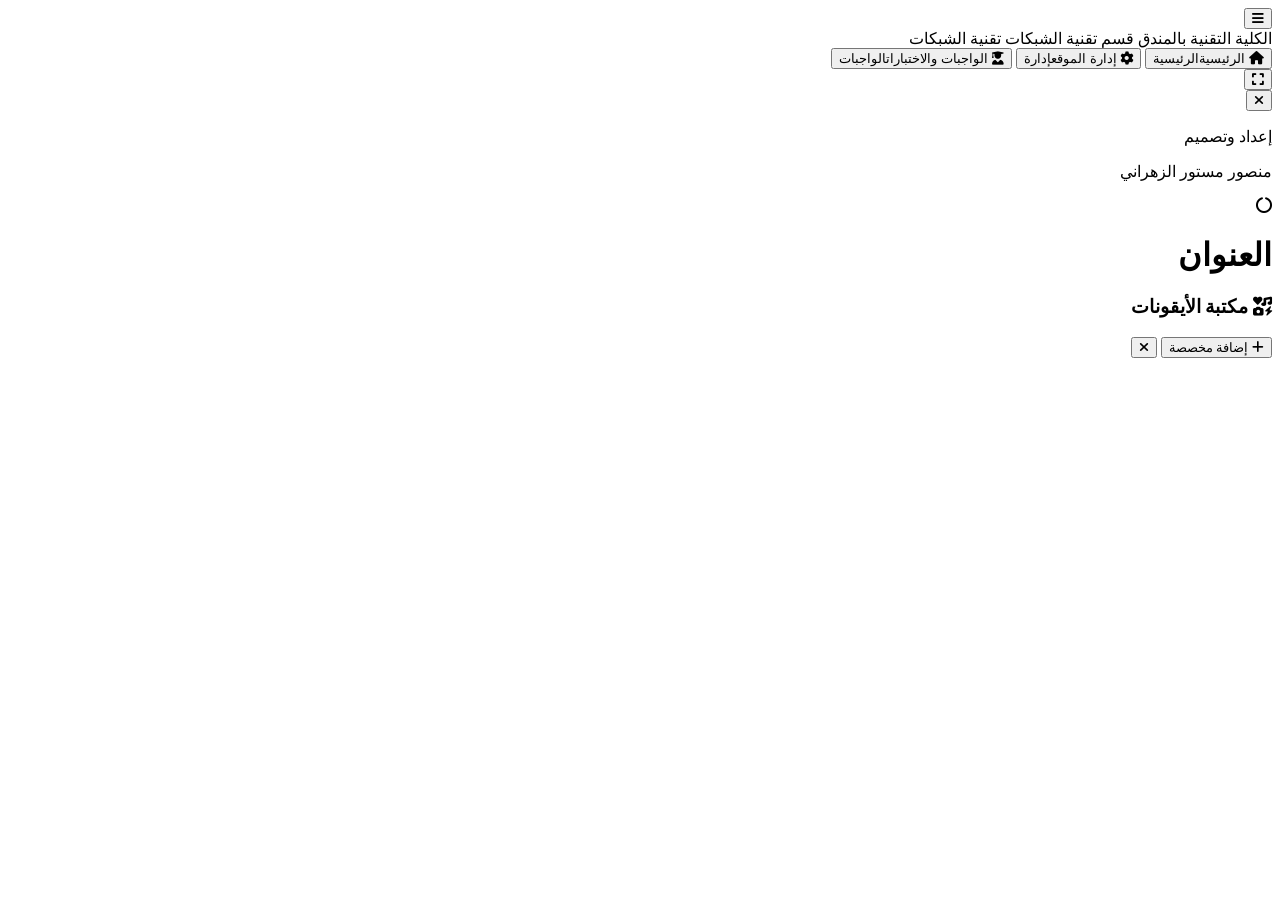
==== commit aa4f33ae: "Update index.html" ====
--- a/index.html
+++ b/index.html
@@ -178,42 +178,64 @@
     <script>
         const CORE_DATA = {
             'networks': {
-                title: 'مبادئ شبكات الحاسب', icon: 'fa-globe', color: 'tvtcmain', desc: 'مفهوم الشبكة، المكونات، الفوائد، والتصاميم الهندسية بالكامل.', tabs: ['مفهوم الشبكة والفوائد', 'المكونات والوسائط', 'التصاميم الجغرافية والمعمارية'],
+                title: 'شبكات الحاسب الآلي (Computer Networks)', icon: 'fa-globe', color: 'tvtcmain', desc: 'ماهية شبكة الحاسب، مكوناتها، فوائدها، وأنواعها.', tabs: ['ماهي شبكة الحاسب', 'مكونات شبكة الحاسب', 'فوائد شبكات الحاسب', 'أنواع شبكات الحاسب'],
                 content: [
-                    `<div class="rich-display glass-card border-t-[6px] border-tvtcteal"><h1>🌐 ماهي شبكة الحاسب؟</h1><p>شبكة الحاسب عبارة عن مجموعة من الحاسبات والأجهزة الأخرى المتصلة مع بعضها البعض حيث يكون لها القدرة على مشاركة عدد كبير من المستخدمين للبيانات والأجهزة كما تعتبر الشبكة وسيلة اتصال الكتروني بين الأفراد.</p><h2 class="text-center mt-8">💡 فوائد شبكات الحاسب</h2><div class="cg-container"><div class="cg-card border-t-tvtcmain"><div class="text-5xl mb-2">💾</div><div class="cg-title">مشاركة البيانات</div><p class="cg-desc">نقل المعلومات والملفات بسرعة فائقة.</p></div><div class="cg-card border-t-tvtcteal"><div class="text-5xl mb-2">🖨️</div><div class="cg-title">مشاركة الموارد</div><p class="cg-desc">تتيح للجميع استخدام الطابعات والماسحات.</p></div><div class="cg-card border-t-purple-500"><div class="text-5xl mb-2">💻</div><div class="cg-title">مشاركة البرمجيات</div><p class="cg-desc">العمل على برامج موحدة على الخادم للجميع.</p></div><div class="cg-card border-t-orange-500"><div class="text-5xl mb-2">📂</div><div class="cg-title">مشاركة الملفات</div><p class="cg-desc">نقل مباشر بين الأجهزة بدلاً من الإيميل.</p></div><div class="cg-card md:col-span-2 border-t-rose-500"><div class="text-5xl mb-2">🎮</div><div class="cg-title !text-rose-700">ألعاب جماعية</div><p class="cg-desc">التفاعل بين أكثر من مستخدم للعب في نفس البيئة.</p></div></div></div>`,
-                    `<div class="rich-display glass-card border-t-[8px] border-tvtcmain"><h1 class="text-center">🖥️ مكونات شبكة الحاسب</h1><div class="cg-container"><div class="cg-card border-t-tvtcmain"><div class="text-5xl mb-2">💻</div><div class="cg-title">الأجهزة الطرفية</div><p class="cg-desc text-justify">هو المكان الذي تنشأ منه الرسالة. تنشأ البيانات باستخدام جهاز طرفي وتتدفق خلال الشبكة وتصل إلى جهاز طرفي آخر. (أجهزة الكمبيوتر، الكاميرات).</p></div><div class="cg-card border-t-tvtcdark"><div class="text-5xl mb-2">🔀</div><div class="cg-title">الأجهزة الوسيطة</div><p class="cg-desc text-justify">تقوم بالاتصال البيني بين الأجهزة الطرفية وتوجيه الحزم واختيار المسار وحماية الشبكة. (المحولات، الموجهات، الجدران النارية).</p></div><div class="cg-card border-t-tvtcteal"><div class="text-5xl mb-2">📡</div><div class="cg-title">وسائط الشبكة</div><p class="cg-desc text-justify">يتم نقل الاتصالات عبر الشبكة من خلال وسيط يسمح للرسالة بالانتقال. وتشمل: الكابلات النحاسية، كابلات الألياف الضوئية، والموجات اللاسلكية.</p></div></div></div>`,
-                    `<div class="rich-display glass-card border-t-[8px] border-tvtcmain"><h2 class="text-center">🌍 الشبكات من حيث المدى الجغرافي</h2><div class="cg-container"><div class="cg-card border-t-blue-500"><div class="text-5xl mb-2">📱</div><div class="cg-title text-blue-800">PAN</div><p class="cg-desc">نطاق أمتار.</p></div><div class="cg-card border-t-emerald-500"><div class="text-5xl mb-2">🏢</div><div class="cg-title text-emerald-800">LAN</div><p class="cg-desc">الشبكة المحلية (مباني).</p></div><div class="cg-card border-t-purple-500"><div class="text-5xl mb-2">🏙️</div><div class="cg-title text-purple-800">MAN</div><p class="cg-desc">الشبكة الإقليمية (مدينة).</p></div><div class="cg-card border-t-orange-500"><div class="text-5xl mb-2">🌍</div><div class="cg-title text-orange-800">WAN</div><p class="cg-desc">الشبكة الواسعة (دول).</p></div></div><hr class="my-10 border-slate-200"><div class="flex flex-wrap gap-8"><div class="flex-1 min-w-[250px]"><h2>🏗️ المعمارية التقنية</h2><div class="bg-white/60 p-6 rounded-2xl mb-4 border border-slate-200"><h3 class="text-tvtcdark mt-0">👥 نظير إلى نظير (P2P)</h3><p class="font-bold m-0 text-slate-700">كل جهاز يسمى "نظير" ويعمل كعميل وخادم.</p></div><div class="bg-white/60 p-6 rounded-2xl border border-slate-200"><h3 class="text-tvtcmain mt-0">🗄️ العميل والخادم (Client/Server)</h3><p class="font-bold m-0 text-slate-700">بنية تعتمد على وجود خادم مركزي يقدم خدمات وموارد.</p></div></div><div class="flex-1 min-w-[250px]"><h2>📐 التصميم الهندسي (Topologies)</h2><div class="grid grid-cols-2 gap-4 text-center"><div class="bg-white/60 p-4 rounded-2xl border border-slate-200"><div class="text-4xl mb-2">➖</div><span class="font-black text-tvtcteal">الخطية (Bus)</span></div><div class="bg-white/60 p-4 rounded-2xl border border-slate-200"><div class="text-4xl mb-2">⭐</div><span class="font-black text-tvtcteal">النجمية (Star)</span></div><div class="bg-white/60 p-4 rounded-2xl border border-slate-200"><div class="text-4xl mb-2">⭕</div><span class="font-black text-tvtcteal">الحلقية (Ring)</span></div><div class="bg-white/60 p-4 rounded-2xl border border-slate-200"><div class="text-4xl mb-2">🕸️</div><span class="font-black text-tvtcteal">المعقدة (Mesh)</span></div></div></div></div></div>`
+                    `<div class="rich-display glass-card border-t-[8px] border-tvtcmain"><h1>🌐 ماهي شبكة الحاسب؟</h1><p>شبكة الحاسب عبارة عن مجموعة من الحاسبات والأجهزة الأخرى المتصلة مع بعضها البعض حيث يكون لها القدرة على مشاركة عدد كبير من المستخدمين للبيانات (Data) والأجهزة (Hardware) كما تعتبر الشبكة وسيلة اتصال الكتروني بين الأفراد.</p></div>`,
+                    `<div class="rich-display glass-card border-t-[8px] border-tvtcmain"><h1 class="text-center">🖥️ مكونات شبكة الحاسب</h1><p class="font-black text-xl text-center mb-8">تتكون شبكة الحاسب من ثلاث مكونات وهي:</p><div class="cg-container"><div class="cg-card border-t-tvtcmain"><div class="text-5xl mb-3">💻</div><div class="cg-title">1. الأجهزة الطرفية (Clients)</div><p class="cg-desc text-justify">الجهاز الطرفي هو المكان الذي تنشأ منه الرسالة أو المكان الذي يتم استلامها فيه. تنشأ البيانات باستخدام جهاز طرفي، وتتدفق خلال الشبكة، وتصل إلى جهاز طرفي آخر. مثل: كمبيوتر، طابعة.</p></div><div class="cg-card border-t-tvtcdark"><div class="text-5xl mb-3">🔀</div><div class="cg-title">2. الأجهزة الوسيطة</div><p class="cg-desc text-justify">هي الأجهزة المسؤولة عن توجيه الحزم ما بين المرسل والمستقبل. وتقوم الأجهزة الوسيطة بالاتصال البيني بين الأجهزة الطرفية. ومن الأمثلة على هذه الأجهزة: أجهزة التبديل (Switch)، نقاط الوصول اللاسلكية (Access Point)، أجهزة التوجيه (Router)، وجدران الحماية (Firewall).</p></div><div class="cg-card border-t-tvtcteal"><div class="text-5xl mb-3">📡</div><div class="cg-title">3. وسائط الشبكة</div><p class="cg-desc text-justify">يتم نقل الاتصالات عبر الشبكة من خلال وسيط يسمح للرسالة بالانتقال من المصدر إلى الوجهة. وتشمل: Cable (الكابل)، Wireless (اللاسلكي)، Fiber Optic (الألياف الضوئية).</p></div></div></div>`,
+                    `<div class="rich-display glass-card border-t-[8px] border-tvtcmain"><h1 class="text-center">💡 فوائد شبكات الحاسب</h1><div class="cg-container"><div class="cg-card border-t-tvtcmain"><div class="text-5xl mb-3">🖨️</div><div class="cg-title">01. مشاركة موارد الشبكة (Hardware) مثل الطابعة</div></div><div class="cg-card border-t-tvtcteal"><div class="text-5xl mb-3">💻</div><div class="cg-title">02. مشاركة البرمجيات (Software)</div></div><div class="cg-card border-t-purple-500"><div class="text-5xl mb-3">📂</div><div class="cg-title">03. مشاركة الملفات مباشرة بين الأجهزة بدلاً من نقلها عبر البريد الإلكتروني</div></div><div class="cg-card border-t-orange-500 md:col-span-2 lg:col-span-1"><div class="text-5xl mb-3">🎮</div><div class="cg-title">04. ممارسة ألعاب الكمبيوتر الجماعية (Multiplayer) بين أكثر من مستخدم</div></div></div></div>`,
+                    `<div class="rich-display glass-card border-t-[8px] border-tvtcmain"><h1 class="text-center">🌍 أنواع شبكات الحاسب</h1><h2>أولاً: الشبكات من حيث المدى الجغرافي</h2><div class="cg-container"><div class="cg-card border-t-blue-500"><div class="text-4xl mb-2">🏠</div><div class="cg-title text-blue-800">LAN — الشبكة المحلية</div><p class="cg-desc">هي شبكة تربط مجموعة من أجهزة الحاسوب والأجهزة الطرفية داخل منطقة جغرافية محدودة مثل منزل، مكتب، مدرسة أو مؤسسة. تُستخدم لتبادل البيانات ومشاركة الموارد مثل الطابعات والملفات والاتصال بالإنترنت.</p></div><div class="cg-card border-t-teal-500"><div class="text-4xl mb-2">📶</div><div class="cg-title text-teal-800">WLAN — الشبكة المحلية اللاسلكية</div><p class="cg-desc">هي شبكة تستخدم تقنية الاتصال اللاسلكي (Wi-Fi) لربط الأجهزة مثل الحواسيب والهواتف الذكية والطابعات بنقطة وصول (Access Point) أو راوتر، مما يتيح تبادل البيانات والوصول إلى الإنترنت دون الحاجة إلى توصيلات سلكية.</p></div><div class="cg-card border-t-purple-500"><div class="text-4xl mb-2">📱</div><div class="cg-title text-purple-800">PAN — الشبكة الخاصة</div><p class="cg-desc">الشبكة الشخصية (PAN) هي نوع من الشبكات التي تُستخدم لتوصيل الأجهزة القريبة من الشخص، عادةً في نطاق بضعة أمتار. هذه الشبكة تُستخدم لتبادل البيانات بين الأجهزة الشخصية مثل الهواتف الذكية، الأجهزة اللوحية، أجهزة الكمبيوتر المحمولة، والسماعات اللاسلكية.</p></div><div class="cg-card border-t-orange-500"><div class="text-4xl mb-2">🏙️</div><div class="cg-title text-orange-800">MAN — الشبكة المتوسطة</div><p class="cg-desc">وتعني "شبكة الاقليمية". وهي شبكة حاسوبية تربط عدة شبكات محلية (LAN) ضمن نطاق جغرافي متوسط في حدود المنطقة.</p></div><div class="cg-card border-t-rose-500 md:col-span-2"><div class="text-4xl mb-2">🌍</div><div class="cg-title text-rose-800">WAN — الشبكة الواسعة</div><p class="cg-desc">وتعني "شبكة منطقة واسعة". وهي شبكة تربط بين شبكات محلية (LAN) أو شبكات اقليمية (MAN) عبر مسافات جغرافية كبيرة، مثل مدن أو دول أو حتى قارات.</p></div></div><hr class="my-10 border-slate-200"><h2>ثانياً: الشبكات من حيث معمارية الشبكة</h2><div class="grid grid-cols-1 md:grid-cols-2 gap-6 mb-10"><div class="bg-white/70 p-6 rounded-2xl border border-slate-200 shadow-sm"><h3 class="text-tvtcdark mt-0">👥 شبكة نظير إلى نظير (Peer to Peer)</h3><p class="font-bold text-slate-700 m-0">شبكة (Peer-to-Peer) P2P هي بنية شبكية موزعة، حيث تتصل الأجهزة ببعضها مباشرة دون وجود خادم مركزي. كل جهاز يُسمى "نظير"، ويعمل كـ عميل وخادم في نفس الوقت، مما يعني أنه يمكنه إرسال واستقبال البيانات من وإلى الأجهزة الأخرى.</p></div><div class="bg-white/70 p-6 rounded-2xl border border-slate-200 shadow-sm"><h3 class="text-tvtcmain mt-0">🗄️ شبكة العميل والخادم (Client Server)</h3><p class="font-bold text-slate-700 m-0">هي بنية شبكية تعتمد على وجود خادم مركزي يقدم خدمات أو موارد، وعملاء يطلبون هذه الخدمات. يتصل العملاء بالخادم عبر شبكة، ويقوم الخادم بمعالجة الطلبات وإرسال الاستجابات.</p></div></div><h2>ثالثاً: الشبكات حسب التصميم الهندسي (Topologies)</h2><div class="cg-container"><div class="cg-card border-t-tvtcmain"><div class="text-4xl mb-2">➖</div><div class="cg-title">Bus — الشبكة الخطية</div><p class="cg-desc">تُعد الشبكة الخطية (Bus Topology) واحدة من أبسط وأقدم طرق توصيل أجهزة الكمبيوتر في شبكة واحدة. تعتمد فكرتها الأساسية على توصيل جميع الأجهزة بكابل واحد رئيسي يعمل كعمود فقري للشبكة.</p></div><div class="cg-card border-t-tvtcteal"><div class="text-4xl mb-2">⭐</div><div class="cg-title">Star — الشبكة النجمية</div><p class="cg-desc">تعتبر الشبكة النجمية (Star Topology) هي النوع الأكثر شيوعاً واستخداماً في الوقت الحالي، سواء في المنازل أو المكاتب الحديثة. سُميت بهذا الاسم لأن شكل التوصيلات فيها يشبه النجم، حيث تتصل جميع الأجهزة بنقطة مركزية واحدة.</p></div><div class="cg-card border-t-purple-500"><div class="text-4xl mb-2">⭕</div><div class="cg-title">Ring — الشبكة الحلقية</div><p class="cg-desc">الشبكة الحلقية (Ring Topology) تعتمد على توصيل كل جهاز بالجهاز الذي يليه مباشرة، بحيث تتكوّن دائرة مغلقة يمرّ عبرها البيانات بشكل منتظم.</p></div><div class="cg-card border-t-orange-500"><div class="text-4xl mb-2">🕸️</div><div class="cg-title">Mesh — الشبكة المعقدة</div><p class="cg-desc">الشبكة المعقّدة (Mesh Topology) شبكة ترتبط فيها الأجهزة بروابط متعددة، بحيث يمتلك كل جهاز أكثر من مسار للوصول إلى الأجهزة الأخرى.</p></div></div></div>`
                 ]
             },
             'security': {
-                title: 'الأمان في الشبكات', icon: 'fa-shield-alt', color: 'red', desc: 'التهديدات الداخلية والخارجية والحلول الأمنية.', tabs: ['التهديدات والحلول'],
+                title: 'الأمان في شبكات الحاسب', icon: 'fa-shield-alt', color: 'red', desc: 'مفهوم أمان الشبكات، التهديدات الداخلية والخارجية، وحلول الأمان.', tabs: ['مفهوم أمان الشبكات', 'التهديدات الداخلية للشبكة', 'التهديدات الخارجية للشبكة', 'حلول الأمان في الشبكات'],
                 content: [
-                    `<div class="rich-display glass-card border-t-[6px] border-red-500"><h1 class="text-red-600">🛡️ التهديدات الأمنية والحلول</h1><div class="flex flex-wrap gap-6 mt-6"><div class="flex-1 min-w-[250px] bg-white/60 p-8 rounded-3xl border border-slate-200"><h2 class="text-orange-600 mt-0 text-center">👔 التهديدات الداخلية</h2><p class="font-bold text-justify m-0">تأتي من داخل المؤسسة نفسها، مثل: مشاركة كلمة المرور، أو التخريب المتعمد من قبل الموظفين.</p></div><div class="flex-1 min-w-[250px] bg-white/60 p-8 rounded-3xl border border-slate-200"><h2 class="text-red-700 mt-0 text-center">🥷 التهديدات الخارجية</h2><p class="font-bold text-justify m-0">تأتي من خارج الشبكة مثل: هجمات حجب الخدمة (DDoS) والفيروسات والاختراق المباشر عبر الإنترنت.</p></div></div><h2 class="text-center mt-12 mb-6">✅ الترسانة التقنية والحلول</h2><div class="cg-container"><div class="cg-card border-t-rose-500"><div class="text-5xl mb-2">🔥</div><div class="cg-title text-rose-800">الجدران النارية (Firewalls)</div></div><div class="cg-card border-t-blue-500"><div class="text-5xl mb-2">👁️</div><div class="cg-title text-blue-800">كشف ومنع التسلل (IDS/IPS)</div></div><div class="cg-card border-t-purple-500"><div class="text-5xl mb-2">🔑</div><div class="cg-title text-purple-800">التشفير (Encryption)</div></div><div class="cg-card border-t-emerald-500"><div class="text-5xl mb-2">🪪</div><div class="cg-title text-emerald-800">إدارة الصلاحيات</div></div><div class="cg-card border-t-orange-500"><div class="text-5xl mb-2">💾</div><div class="cg-title text-orange-800">النسخ الاحتياطي (Backup)</div></div><div class="cg-card border-t-yellow-500"><div class="text-5xl mb-2">🎓</div><div class="cg-title text-yellow-800">التوعية الأمنية</div></div></div></div>`
+                    `<div class="rich-display glass-card border-t-[8px] border-red-500"><h1 class="text-red-600">🛡️ مفهوم أمان الشبكات</h1><p class="font-black text-xl text-justify">أمان الشبكات هو مجموعة من السياسات والتقنيات التي تهدف إلى حماية البيانات والأجهزة المتصلة بالشبكة من الوصول غير المصرح به، أو سوء الاستخدام، أو الهجمات.</p><h2 class="text-center mt-10">أهميته</h2><div class="cg-container"><div class="cg-card border-t-tvtcmain"><div class="text-5xl mb-3">🔒</div><div class="cg-title">حماية البيانات الحساسة</div></div><div class="cg-card border-t-tvtcteal"><div class="text-5xl mb-3">⚙️</div><div class="cg-title">ضمان استمرارية العمل</div></div><div class="cg-card border-t-blue-500"><div class="text-5xl mb-3">✅</div><div class="cg-title">تعزيز الثقة في الأنظمة التقنية</div></div><div class="cg-card border-t-orange-500"><div class="text-5xl mb-3">💰</div><div class="cg-title">منع الخسائر المالية</div></div></div></div>`,
+                    `<div class="rich-display glass-card border-t-[8px] border-orange-500"><h1 class="text-orange-600">⚠️ التهديدات الداخلية للشبكة</h1><p class="font-black text-xl text-justify">هي التهديدات التي تأتي من داخل المؤسسة نفسها، سواء بقصد أو بدون قصد.</p><h2 class="mt-8">أمثلة على التهديدات الداخلية:</h2><ul class="list-check"><li><i class="fas fa-circle text-orange-500"></i> موظف يشارك كلمة المرور مع الآخرين</li><li><i class="fas fa-circle text-orange-500"></i> حذف ملفات مهمة عن طريق الخطأ</li><li><i class="fas fa-circle text-orange-500"></i> استخدام أجهزة شخصية غير آمنة داخل الشبكة</li><li><i class="fas fa-circle text-orange-500"></i> موظف غاضب يقوم بتخريب البيانات</li></ul><div class="info-box mt-8 bg-orange-50 border-orange-200"><i class="fas fa-exclamation-triangle info-icon text-orange-200"></i><div class="relative z-10"><h3 class="text-orange-800 mt-0">⚠️ لماذا هي خطيرة؟</h3><p class="font-bold text-orange-900 m-0">لأن أصحابها غالباً يمتلكون صلاحيات وصول واسعة.</p></div></div></div>`,
+                    `<div class="rich-display glass-card border-t-[8px] border-red-500"><h1 class="text-red-600">🥷 التهديدات الخارجية للشبكة</h1><p class="font-black text-xl text-justify">هي التهديدات التي تأتي من خارج حدود الشبكة.</p><h2 class="mt-8">أمثلة على التهديدات الخارجية:</h2><ul class="list-check"><li><i class="fas fa-circle text-red-500"></i> هجمات الاختراق (Hacking)</li><li><i class="fas fa-circle text-red-500"></i> البرمجيات الخبيثة (Malware)</li><li><i class="fas fa-circle text-red-500"></i> هجمات حجب الخدمة (DDoS)</li><li><i class="fas fa-circle text-red-500"></i> التصيّد الإلكتروني (Phishing)</li><li><i class="fas fa-circle text-red-500"></i> استغلال الثغرات الأمنية</li></ul><div class="info-box mt-8 bg-red-50 border-red-200"><i class="fas fa-exclamation-triangle info-icon text-red-200"></i><div class="relative z-10"><h3 class="text-red-800 mt-0">⚠️ خطورتها</h3><p class="font-bold text-red-900 m-0">قد تؤدي إلى سرقة بيانات، تعطيل خدمات، أو ابتزاز مالي.</p></div></div></div>`,
+                    `<div class="rich-display glass-card border-t-[8px] border-emerald-500"><h1 class="text-emerald-700">✅ حلول الأمان في الشبكات</h1><div class="cg-container"><div class="cg-card border-t-rose-500"><div class="text-5xl mb-3">🔥</div><div class="cg-title">الجدران النارية (Firewalls)</div><p class="cg-desc">تعمل كحارس بين الشبكة الداخلية والعالم الخارجي، وتسمح فقط بالاتصالات المصرح بها.</p></div><div class="cg-card border-t-blue-500"><div class="text-5xl mb-3">👁️</div><div class="cg-title">أنظمة كشف ومنع التسلل (IDS/IPS)</div><p class="cg-desc">يكتشف الهجمات IDS. يكتشف ويمنع الهجمات تلقائياً IPS.</p></div><div class="cg-card border-t-purple-500"><div class="text-5xl mb-3">🔑</div><div class="cg-title">التشفير (Encryption)</div><p class="cg-desc">تحويل البيانات إلى صيغة غير مفهومة إلا لمن يملك مفتاح فك التشفير.</p></div><div class="cg-card border-t-tvtcmain"><div class="text-5xl mb-3">🪪</div><div class="cg-title">إدارة الهوية والصلاحيات (Access Control)</div><p class="cg-desc">تحديد من يمكنه الوصول إلى ماذا داخل الشبكة.</p></div><div class="cg-card border-t-orange-500"><div class="text-5xl mb-3">🔧</div><div class="cg-title">تحديث الأنظمة والبرامج</div><p class="cg-desc">سد الثغرات الأمنية باستمرار.</p></div><div class="cg-card border-t-teal-500"><div class="text-5xl mb-3">💾</div><div class="cg-title">النسخ الاحتياطي (Backup)</div><p class="cg-desc">حماية البيانات من الفقدان أو التشفير (مثل هجمات الفدية).</p></div><div class="cg-card border-t-yellow-500 md:col-span-2 lg:col-span-3"><div class="text-5xl mb-3">🎓</div><div class="cg-title">التوعية الأمنية</div><p class="cg-desc">تدريب المستخدمين على: عدم فتح الروابط المشبوهة — استخدام كلمات مرور قوية — الإبلاغ عن أي نشاط غير طبيعي.</p></div></div></div>`
                 ]
             },
             'osi': {
-                title: 'نموذج OSI المرجعي', icon: 'fa-layer-group', color: 'tvtcteal', desc: 'تحليل معماري للطبقات السبع، عمليات التغليف، والمقارنات.', tabs: ['المرجع والطبقات السبع', 'التغليف وأنواع الاتصال', 'مقارنات بروتوكولات وأجهزة'],
+                title: 'نموذج OSI (OSI Model)', icon: 'fa-layer-group', color: 'tvtcteal', desc: 'ما هو نموذج OSI، فائدته، الهدف منه، عملية التغليف، البروتوكولات، والطبقات السبع.', tabs: ['ما هو نموذج OSI', 'فائدة نموذج OSI', 'الهدف من نموذج OSI', 'عملية التغليف', 'البروتوكول Protocol', 'طبقات نموذج OSI', 'الفروقات بين TCP/UDP', 'الفروقات بين السويتش والراوتر', 'نموذج TCP/IP'],
                 content: [
-                    `<div class="rich-display glass-card border-t-[8px] border-tvtcteal"><div class="bg-gradient-to-l from-[#004d60] to-[#0083a3] rounded-[2rem] p-8 md:p-10 mb-10 shadow-lg relative overflow-hidden text-white"><i class="fas fa-layer-group absolute -left-10 -bottom-10 text-[10rem] opacity-10"></i><h1 class="text-white border-none mt-0 mb-2 text-3xl md:text-5xl font-black drop-shadow-md">📚 نموذج OSI المرجعي</h1><p class="text-[#4bd5c9] font-mono tracking-widest text-xs md:text-sm mb-6 uppercase">The 7 Layers of the OSI Model</p><p class="text-base md:text-lg font-bold leading-relaxed max-w-4xl">هو مراحل تكوّن البيانات ونقلها من الجهاز المرسل <span class="bg-white/20 px-2 py-1 rounded text-sm font-mono mx-1">Source</span> إلى الجهاز المستقبل <span class="bg-white/20 px-2 py-1 rounded text-sm font-mono mx-1">Destination</span>. وضعته المنظمة الدولية للمعايير (ISO) ليكون نموذجاً نظرياً موثوقاً للاتصالات مقسم لـ 7 طبقات.</p></div><h2 class="text-center text-[#004d60] mb-8 border-none">💡 لماذا ندرس ونفهم طبقات OSI؟</h2><div class="grid grid-cols-1 md:grid-cols-2 gap-4 md:gap-6 mb-12"><div class="info-box border-tvtcteal"><i class="fas fa-tools info-icon text-tvtcteal"></i><h4 class="font-black text-slate-800 text-lg m-0 mb-1">اكتشاف الأعطال</h4><p class="text-sm font-bold text-slate-600 m-0">تسهيل فهم وحل المشاكل المعقدة للشبكات (Troubleshooting).</p></div><div class="info-box border-tvtcmain"><i class="fas fa-microscope info-icon text-tvtcmain"></i><h4 class="font-black text-slate-800 text-lg m-0 mb-1">تتبع البيانات</h4><p class="text-sm font-bold text-slate-600 m-0">معرفة كيفية تكوين البيانات وما هو شكلها الفعلي في كل مرحلة.</p></div><div class="info-box border-red-500"><i class="fas fa-shield-alt info-icon text-red-500"></i><h4 class="font-black text-slate-800 text-lg m-0 mb-1">أمن المعلومات</h4><p class="text-sm font-bold text-slate-600 m-0">معرفة النقاط الحساسة وكيفية تشفير وفك البيانات أثناء النقل.</p></div><div class="info-box border-emerald-500"><i class="fas fa-server info-icon text-emerald-500"></i><h4 class="font-black text-slate-800 text-lg m-0 mb-1">تصنيف الأجهزة</h4><p class="text-sm font-bold text-slate-600 m-0">معرفة كل جهاز في أية طبقة يعمل (مثل الراوتر والسويتش).</p></div></div><div class="osi-wrapper custom-scrollbar"><div class="osi-arrows"><div class="osi-arrow-down"><div class="osi-text-vertical text-purple-700"><span>تغليف</span><br>ENCAPSULATION</div><div class="w-1 bg-purple-700 flex-grow my-1"></div><div style="border-left: 8px solid transparent; border-right: 8px solid transparent; border-top: 12px solid #7e22ce;"></div></div><div class="osi-arrow-up"><div style="border-left: 8px solid transparent; border-right: 8px solid transparent; border-bottom: 12px solid #16a34a;"></div><div class="w-1 bg-emerald-600 flex-grow my-1"></div><div class="osi-text-vertical text-emerald-600"><span>فك التغليف</span><br>DECAPSULATION</div></div></div><table class="osi-table-new"><thead><tr><th>Layer</th><th></th><th>LAYERS / الطبقات</th><th>نوع البيانات</th><th>وظائف الطبقات</th><th>Protocols</th><th>أجهزة الطبقة</th></tr></thead><tbody><tr class="l7-row"><td>7</td><td><div class="osi-icon-box"><i class="fas fa-globe"></i></div></td><td><div>طبقة التطبيقات</div><div class="font-mono text-xs">APPLICATION</div></td><td>DATA</td><td><div>تطبيقات الشبكة</div><div class="font-mono text-[10px] text-slate-500">WhatsApp - Snapchat - Telegram</div></td><td>HTTP, SMTP<br>FTP</td><td class="text-2xl">-</td></tr><tr class="l6-row"><td>6</td><td><div class="osi-icon-box"><i class="fas fa-file-code"></i></div></td><td><div>طبقة العرض</div><div class="font-mono text-xs">PRESENTATION</div></td><td>DATA</td><td><div class="font-mono text-[10px] text-slate-500">Formatting, Encryption, Compression</div><div>تنسيق البيانات، التشفير، الضغط</div></td><td>HTML<br>JPEG</td><td class="text-2xl">-</td></tr><tr class="l5-row"><td>5</td><td><div class="osi-icon-box"><i class="fas fa-handshake"></i></div></td><td><div>طبقة الجلسة</div><div class="font-mono text-xs">SESSION</div></td><td>DATA</td><td><div class="font-mono text-[10px] text-slate-500">Establishment, maintenance, termination</div><div>إنشاء الجلسات، صيانة، إنهاؤها</div></td><td>NFS<br>SQL</td><td class="text-2xl">-</td></tr><tr class="l4-row"><td>4</td><td><div class="osi-icon-box"><i class="fas fa-box-open"></i></div></td><td><div>طبقة النقل</div><div class="font-mono text-xs">TRANSPORT</div></td><td>Segment</td><td><div class="font-mono text-[10px] text-slate-500">protocol TCP/UDP, Data type</div><div>تحديد نوع البيانات، والبروتوكول المستخدم</div></td><td>TCP<br>UDP</td><td class="text-2xl">-</td></tr><tr class="l3-row"><td>3</td><td><div class="osi-icon-box"><i class="fas fa-project-diagram"></i></div></td><td><div>طبقة الشبكة</div><div class="font-mono text-xs">NETWORK</div></td><td>Packet</td><td><div class="font-mono text-[10px] text-slate-500">Routing, IP Addressing</div><div>التوجيه، العنونة المنطقية IP</div></td><td>IP Address<br>OSPF</td><td><div><i class="fas fa-route text-2xl"></i></div><div class="text-[10px]">Routers</div></td></tr><tr class="l2-row"><td>2</td><td><div class="osi-icon-box"><i class="fas fa-link"></i></div></td><td><div>طبقة ربط البيانات</div><div class="font-mono text-xs">DATA LINK</div></td><td>Frame</td><td><div class="font-mono text-[10px] text-slate-500">Physical Addressing (MAC), Error Detection</div><div>العنونة المادية MAC، كشف الأخطاء</div></td><td>MAC Address<br>Wi-Fi</td><td><div><i class="fas fa-network-wired text-2xl"></i></div><div class="text-[10px]">Switches</div></td></tr><tr class="l1-row"><td>1</td><td><div class="osi-icon-box text-[8px] leading-tight"><span>10111</span><span>01010</span><span>10111</span></div></td><td><div>الطبقة الفيزيائية</div><div class="font-mono text-xs">PHYSICAL</div></td><td>Bits</td><td><div class="font-mono text-[10px] text-slate-500">Cabling, Connector Types</div><div>الكابلات، أنواع الموصلات</div></td><td>Ethernet<br>802.11</td><td><div><i class="fas fa-plug text-2xl"></i></div><div class="text-[10px]">Cables, NICs</div></td></tr></tbody></table></div></div>`,
-                    `<div class="rich-display glass-card border-t-[8px] border-tvtcmain"><div class="grid grid-cols-1 md:grid-cols-2 gap-6 md:gap-8 mb-12 mt-4"><div class="info-box border-blue-200"><i class="fas fa-scroll info-icon text-blue-500"></i><div class="text-blue-500 text-5xl mb-6 drop-shadow-sm"><i class="fas fa-scroll"></i></div><h2 class="text-slate-800 border-none mt-0">ما هو البروتوكول؟ <span class="text-sm font-mono text-slate-400 uppercase">(Protocol)</span></h2><p class="font-bold text-slate-600 m-0">مجموعة من الأكواد البرمجية والقواعد المتفق عليها التي تحدد كيف يمكن لأجهزة الكمبيوتر أن تتفاهم مع بعضها عبر الشبكة، لتسهيل وتنظيم عملية التخاطب.</p></div><div class="info-box border-emerald-200"><i class="fas fa-box-open info-icon text-emerald-500"></i><div class="text-emerald-500 text-5xl mb-6 drop-shadow-sm"><i class="fas fa-box-open"></i></div><h2 class="text-slate-800 border-none mt-0">تغليف البيانات <span class="text-sm font-mono text-slate-400 uppercase">(Encapsulation)</span></h2><p class="font-bold text-slate-600 text-sm mb-4">العملية التي تضيف فيها البروتوكولات الترويسات (Header) والتذييل (Trailer) على البيانات.</p><ul class="list-check"><li><i class="fas fa-arrow-down"></i> <span class="text-emerald-700">في الإرسال:</span> تغليف نزولاً للطبقة الأولى.</li><li><i class="fas fa-arrow-up text-purple-600"></i> <span class="text-purple-700">في الاستقبال:</span> فك التغليف صعوداً للطبقة السابعة.</li></ul></div></div><h2 class="text-center text-tvtcdark border-t border-slate-200 pt-10 border-none">أنواع الاتصالات في طبقة الجلسة</h2><p class="text-center text-slate-500 font-bold mb-8">كيفية تدفق البيانات بين الأطراف</p><div class="grid grid-cols-1 md:grid-cols-3 gap-5"><div class="info-box text-center hover:border-tvtcteal"><div class="w-16 h-16 mx-auto bg-slate-100 text-slate-600 rounded-2xl flex items-center justify-center text-2xl mb-6 group-hover:bg-tvtcteal group-hover:text-white transition-colors"><i class="fas fa-long-arrow-alt-right"></i></div><h3 class="border-none m-0 mb-3">Simplex</h3><p class="text-sm font-bold text-slate-600">إرسال في اتجاه واحد فقط دائماً.<br><span class="badge-light text-tvtcmain">مثل: الراديو والتلفزيون</span></p></div><div class="info-box text-center hover:border-tvtcteal"><div class="w-16 h-16 mx-auto bg-slate-100 text-slate-600 rounded-2xl flex items-center justify-center text-2xl mb-6 group-hover:bg-tvtcteal group-hover:text-white transition-colors"><i class="fas fa-exchange-alt"></i></div><h3 class="border-none m-0 mb-3">Half Duplex</h3><p class="text-sm font-bold text-slate-600">إرسال واستقبال ولكن ليس في نفس الوقت.<br><span class="badge-light text-tvtcmain">مثل: أجهزة اللاسلكي</span></p></div><div class="info-box text-center hover:border-tvtcteal"><div class="w-16 h-16 mx-auto bg-slate-100 text-slate-600 rounded-2xl flex items-center justify-center text-2xl mb-6 group-hover:bg-tvtcteal group-hover:text-white transition-colors"><i class="fas fa-arrows-alt-h"></i></div><h3 class="border-none m-0 mb-3">Full Duplex</h3><p class="text-sm font-bold text-slate-600">استقبال وإرسال في نفس الوقت.<br><span class="badge-light text-tvtcmain">مثل: الجوال والإنترنت</span></p></div></div></div>`,
+                    `<div class="rich-display glass-card border-t-[8px] border-tvtcteal"><h1>📚 ما هو نموذج OSI؟</h1><p class="font-black text-xl text-justify">OSI : هو مراحل تكون البيانات ونقلها من الجهاز المرسل (Source device) إلى الجهاز المستقبل (Destination device).</p><p class="font-bold text-lg text-justify">المرجع وضعته المنظمة الدولية للمعايير (ISO) سنة 1983 برقم 7498، ليكون نموذج نظري موثوق لبروتوكولات الاتصالات بين شبكات الحاسب.</p><p class="font-bold text-lg text-justify">وظائف الاتصال والتنظيم حسب مرجع أو إس آي (OSI) مقسمة على سبع طبقات (Layers) مختلفة.</p></div>`,
+                    `<div class="rich-display glass-card border-t-[8px] border-tvtcteal"><h1>💡 فائدة فهم OSI Layers</h1><ul class="list-check"><li><i class="fas fa-check-circle text-tvtcteal"></i> تستطيع فهم وحل المشاكل Troubleshooting للشبكات.</li><li><i class="fas fa-check-circle text-tvtcteal"></i> معرفة كيفية تكوين البيانات وما هو شكلها في كل مرحلة Encapsulations.</li><li><i class="fas fa-check-circle text-tvtcteal"></i> تفيد بمعرفة النقاط الحساسة في الشبكات واخذ الحذر منه وكيفية تشفير البيانات وفك التشفير.</li><li><i class="fas fa-check-circle text-tvtcteal"></i> معرفة كل جهاز في أية طبقة يعمل مثل HUB والراوتر والسويتش وجهاز الكمبيوتر.</li></ul></div>`,
+                    `<div class="rich-display glass-card border-t-[8px] border-tvtcteal"><h1>🎯 الهدف من نموذج OSI</h1><p class="font-black text-xl">هو فهم عملية ارسال واستقبال البيانات عبر الشبكة.</p></div>`,
+                    `<div class="rich-display glass-card border-t-[8px] border-tvtcmain"><h1>📦 عملية التغليف (Encapsulation)</h1><p class="font-bold text-lg text-justify">تسمى العملية التي تضيف فيها البروتوكولات الترويسات والتذييل على البيانات بعملية تغليف البيانات (Encapsulation)، هذا ما يحدث في عملية الارسال. أما في عملية الاستقبال تسمى عملية فك تغليف البيانات (De-Encapsulation).</p><div class="osi-wrapper custom-scrollbar mt-8"><div class="osi-arrows"><div class="osi-arrow-down"><div class="osi-text-vertical text-purple-700"><span>تغليف</span><br>ENCAPSULATION</div><div class="w-1 bg-purple-700 flex-grow my-1"></div><div style="border-left: 8px solid transparent; border-right: 8px solid transparent; border-top: 12px solid #7e22ce;"></div></div><div class="osi-arrow-up"><div style="border-left: 8px solid transparent; border-right: 8px solid transparent; border-bottom: 12px solid #16a34a;"></div><div class="w-1 bg-emerald-600 flex-grow my-1"></div><div class="osi-text-vertical text-emerald-600"><span>فك التغليف</span><br>DECAPSULATION</div></div></div><table class="osi-table-new"><thead><tr><th>Layer</th><th></th><th>الطبقة</th><th>نوع البيانات</th><th>الوصف</th></tr></thead><tbody><tr class="l7-row"><td>7</td><td><div class="osi-icon-box"><i class="fas fa-globe"></i></div></td><td>طبقة التطبيقات (Application Layer)</td><td>DATA</td><td>بيانات التطبيق</td></tr><tr class="l6-row"><td>6</td><td><div class="osi-icon-box"><i class="fas fa-file-code"></i></div></td><td>طبقة التقديم (Presentation Layer)</td><td>DATA</td><td>بيانات التطبيق</td></tr><tr class="l5-row"><td>5</td><td><div class="osi-icon-box"><i class="fas fa-handshake"></i></div></td><td>طبقة الجلسة (Session Layer)</td><td>DATA</td><td>بيانات التطبيق</td></tr><tr class="l4-row"><td>4</td><td><div class="osi-icon-box"><i class="fas fa-box-open"></i></div></td><td>طبقة النقل (Transport Layer)</td><td>Segment</td><td>بيانات التطبيق + ترويسة النقل</td></tr><tr class="l3-row"><td>3</td><td><div class="osi-icon-box"><i class="fas fa-project-diagram"></i></div></td><td>طبقة الشبكة (Network Layer)</td><td>Packet</td><td>بيانات التطبيق + ترويسة النقل + ترويسة الشبكة</td></tr><tr class="l2-row"><td>2</td><td><div class="osi-icon-box"><i class="fas fa-link"></i></div></td><td>طبقة ربط البيانات (Data Link Layer)</td><td>Frame</td><td>رأس الاطار + بيانات التطبيق + ترويسة النقل + ترويسة الشبكة + تذييل الاطار</td></tr><tr class="l1-row"><td>1</td><td><div class="osi-icon-box text-[8px] leading-tight"><span>10111</span><span>01010</span></div></td><td>الطبقة الفيزيائية (Physical Layer)</td><td>Bits</td><td>1100011100</td></tr></tbody></table></div></div>`,
+                    `<div class="rich-display glass-card border-t-[8px] border-tvtcteal"><h1>🔗 ما هو البروتوكول (Protocol)؟</h1><p class="font-bold text-lg text-justify">عبارة عن مجموعة القواعد التي تحدد كيف يمكن لأجهزة الكمبيوتر أن تتفاهم مع بعضها عبر الشبكة التي تتواجد عليها.</p><p class="font-bold text-lg text-justify">مجموعة من الأكواد البرمجية كتبت (برمجت) لتسهيل عملية التخاطب بين أجهزة الكمبيوتر في الشبكة.</p></div>`,
+                    `<div class="rich-display glass-card border-t-[8px] border-tvtcteal"><h1>📊 طبقات نموذج OSI السبع</h1><div class="osi-wrapper custom-scrollbar"><div class="osi-arrows"><div class="osi-arrow-down"><div class="osi-text-vertical text-purple-700"><span>تغليف</span><br>ENCAPSULATION</div><div class="w-1 bg-purple-700 flex-grow my-1"></div><div style="border-left: 8px solid transparent; border-right: 8px solid transparent; border-top: 12px solid #7e22ce;"></div></div><div class="osi-arrow-up"><div style="border-left: 8px solid transparent; border-right: 8px solid transparent; border-bottom: 12px solid #16a34a;"></div><div class="w-1 bg-emerald-600 flex-grow my-1"></div><div class="osi-text-vertical text-emerald-600"><span>فك التغليف</span><br>DECAPSULATION</div></div></div><table class="osi-table-new"><thead><tr><th>Layer</th><th></th><th>LAYERS / الطبقات</th><th>نوع البيانات</th><th>وظائف الطبقات</th><th>Protocols</th><th>أجهزة الطبقة</th></tr></thead><tbody><tr class="l7-row"><td>7</td><td><div class="osi-icon-box"><i class="fas fa-globe"></i></div></td><td><div>طبقة التطبيقات</div><div class="font-mono text-xs">APPLICATION</div></td><td>DATA</td><td><div>هذه الطبقة مسؤولة عن التطبيقات التي نستخدمها لارسال رسالة باستخدام الشبكات مثل: WhatsApp, Snapchat, Telegram, Gmail, icloud</div></td><td>HTTP, SMTP<br>FTP</td><td class="text-2xl">-</td></tr><tr class="l6-row"><td>6</td><td><div class="osi-icon-box"><i class="fas fa-file-code"></i></div></td><td><div>طبقة التقديم</div><div class="font-mono text-xs">PRESENTATION</div></td><td>DATA</td><td><div>هذه الطبقة مسؤولة عن تهيئة البيانات والتفريق ما بين كل نوع من البيانات وفي هذه الطبقة يتم العمل على اخذ كل امتداد على حسب نوع البيانات مثل النصوص والصور والفيديو والملفات المضغوطة. وتقوم هذه الطبقة بعمل تشفير وفك التشفير للبيانات. البروتوكولات: JPEG (بروتوكول ضغط الصور) - HTML (بروتوكول نقل النص المُتشعّب)</div></td><td>HTML<br>JPEG</td><td class="text-2xl">-</td></tr><tr class="l5-row"><td>5</td><td><div class="osi-icon-box"><i class="fas fa-handshake"></i></div></td><td><div>طبقة الجلسة</div><div class="font-mono text-xs">SESSION</div></td><td>DATA</td><td><div>هي الطبقة المسؤولة عن جلسة العمل وعن ادارة وفتح واغلاق الاتصال ما بين المرسل والمستقبل. تحدد نوع الاتصال Simplex و Half duplex و Full duplex. البروتوكولات: NFS (بروتوكول مشاركة الملفات بين الخوادم وأجهزة سطح المكتب) - SQL (بروتوكول قواعد البيانات)</div></td><td>NFS<br>SQL</td><td class="text-2xl">-</td></tr><tr class="l4-row"><td>4</td><td><div class="osi-icon-box"><i class="fas fa-box-open"></i></div></td><td><div>طبقة النقل</div><div class="font-mono text-xs">TRANSPORT</div></td><td>Segment</td><td><div>هذه الطبقة المسؤولة عن تحديد نوع البيانات المرسلة والمستقبلة وبعد ذلك تقوم بتحديد نوع البروتوكول المناسب للبيانات في عملية إرسال ونقل البيانات. البروتوكولات: TCP (يستخدم في نقل البيانات المهمة مثل رفع الملفات أو تحميل الملفات، يتأكد من وصول البيانات بشكل كامل) - UDP (يستخدم في نقل ملفات الصوت والفيديو، لا يهتم في توصيل البيانات بشكل كامل)</div></td><td>TCP<br>UDP</td><td class="text-2xl">-</td></tr><tr class="l3-row"><td>3</td><td><div class="osi-icon-box"><i class="fas fa-project-diagram"></i></div></td><td><div>طبقة الشبكة</div><div class="font-mono text-xs">NETWORK</div></td><td>Packet</td><td><div>بعد نزول البيانات على شكل Segment من طبقة النقل تقوم طبقة الشبكة بتغليفها إلى Packet مع إضافة عنوان (IP) المرسل والمستقبل. يحدد مسار الـ Packet الذي سيتم نقل البيانات إليه ويسمى التوجيه (Routing). أهم الأجهزة المستخدمة في هذه الطبقة: الراوتر ROUTER</div></td><td>IPv4, IPv6<br>OSPF, RIP</td><td><div><i class="fas fa-route text-2xl"></i></div><div class="text-[10px]">Routers</div></td></tr><tr class="l2-row"><td>2</td><td><div class="osi-icon-box"><i class="fas fa-link"></i></div></td><td><div>طبقة ربط البيانات</div><div class="font-mono text-xs">DATA LINK</div></td><td>Frame</td><td><div>تقوم بتقسيم البيانات إلى أجزاء أصغر تسمى Frames وتضيف إليها أجزاء الرأس Header والذيل Trailer والتي تحتوي على معلومات تحكم للتأكد من خلو الـ Frames من أي أخطاء. تستخدم هذه الطبقة عنواناً لكل جهاز في الشبكة يمكن من خلاله التعرف على الجهاز ويسمى العنوان المادي أو الفيزيائي MAC Address. أهم جهاز في هذه الطبقة: السويتش SWITCH</div></td><td>MAC Address<br>Wi-Fi</td><td><div><i class="fas fa-network-wired text-2xl"></i></div><div class="text-[10px]">Switches</div></td></tr><tr class="l1-row"><td>1</td><td><div class="osi-icon-box text-[8px] leading-tight"><span>10111</span><span>01010</span><span>10111</span></div></td><td><div>الطبقة الفيزيائية</div><div class="font-mono text-xs">PHYSICAL</div></td><td>Bits</td><td><div>في حالة الارسال والاستقبال: في هذه المرحلة يتم تحويل البيانات من فريم (Frame) إلى اشارات كهربائية (BITS) ويقوم بهذه الوظيفة كرت الشبكة وبعد الانتهاء من هذه العملية تسلم لكابل الشبكة المتصل في كرت الشبكة وبعده ستبحر البيانات في عالم الشبكة للوصول إلى الجهاز المطلوب. أما في الاستقبال فتقوم بالعملية العكسية.</div></td><td>Ethernet<br>802.11</td><td><div><i class="fas fa-plug text-2xl"></i></div><div class="text-[10px]">Cables, NICs</div></td></tr></tbody></table></div></div>`,
+                    `<div class="rich-display glass-card border-t-[8px] border-blue-500"><h1>⚖️ الفروقات بين TCP و UDP</h1><div class="overflow-x-auto mt-8"><table class="modern-table"><thead><tr><th>الفروق</th><th>TCP</th><th>UDP</th></tr></thead><tbody><tr><td>حجم الـ Header</td><td>20 bytes</td><td>8 bytes</td></tr><tr><td>السرعة</td><td>أبطئ من بروتوكول UDP</td><td>أسرع من بروتوكول TCP</td></tr><tr><td>التحقق من الأخطاء</td><td class="text-emerald-600 font-black">نعم</td><td class="text-red-500 font-black">لا</td></tr><tr><td>ترتيب أجزاء الرسالة</td><td class="text-emerald-600 font-black">نعم</td><td class="text-red-500 font-black">لا</td></tr><tr><td>الاستخدام</td><td>تحميل الملفات</td><td>مشاهدة الفيديو</td></tr></tbody></table></div></div>`,
+                    `<div class="rich-display glass-card border-t-[8px] border-tvtcmain"><h1>🔄 الفروقات بين السويتش والراوتر (SWITCH vs ROUTER)</h1><h2 class="mt-8">ما هو جهاز الراوتر (ROUTER)؟</h2><p class="font-bold text-lg text-justify">هو عبارة عن جهاز وسيط يقوم بعملية توجيه الرسائل (packets) بين الأجهزة المتصلة به، ويعتمد جهاز الراوتر على بروتوكول IP اعتماداً كلياً في عملية توجيه الرسائل (packets).</p><h2>تعريف جهاز السويتش</h2><p class="font-bold text-lg text-justify">هو عبارة عن جهاز وسيط يقوم بربط أجهزة الحاسب مع بعضها البعض، وذلك باستقبال وتحويل الرسالة (frame) ويعتمد اعتماداً كلياً على جدول العناوين الفيزيائية (Mac Address Table).</p><div class="overflow-x-auto mt-8"><table class="modern-table"><thead><tr><th>الراوتر ROUTER</th><th>السويتش SWITCH</th></tr></thead><tbody><tr><td>يعمل على الطبقة الثالثة (طبقة الشبكة/ network layer)</td><td>يعمل على الطبقة الثانية (ربط البيانات/ data link layer)</td></tr><tr><td>تسمى الرسالة الموجهة من قبل الراوتر بـ (packet)</td><td>تسمى الرسالة المحولة من قبل السويتش بـ (frame)</td></tr><tr><td>يستخدم في الشبكات الواسعة (WAN)</td><td>يستخدم في الشبكات المحلية (LAN)</td></tr><tr><td>يوجد به منافذ من نوع ايثرنت تصل إلى 4 منافذ</td><td>يوجد به منافذ من نوع ايثرنت بعدد 24 أو 48 منفذ</td></tr><tr><td>يعتمد اعتماداً كلياً على بروتوكول يسمى IP Address</td><td>يعتمد اعتماداً كلياً على جدول العناوين الفيزيائية MAC Address</td></tr><tr><td>يوجد به منافذ من نوع سيريال</td><td>لا يوجد به منافذ سيريال</td></tr></tbody></table></div></div>`,
+                    `<div class="rich-display glass-card border-t-[8px] border-tvtcteal"><h1>🌐 نموذج TCP/IP</h1><p class="font-bold text-lg text-justify">نموذج TCP/IP هو النموذج العملي المستخدم فعلياً في شبكات الإنترنت، وهو مبني على نفس مفهوم الطبقات في OSI ولكن بشكل مبسط.</p><div class="osi-wrapper custom-scrollbar mt-8"><table class="osi-table-new"><thead><tr><th>طبقات TCP/IP</th><th>تقابل طبقات OSI</th></tr></thead><tbody><tr class="l7-row"><td>طبقة التطبيقات (Application)</td><td>الطبقات 7 + 6 + 5 (التطبيقات، التقديم، الجلسة)</td></tr><tr class="l4-row"><td>طبقة النقل (Transport)</td><td>الطبقة 4 (طبقة النقل)</td></tr><tr class="l3-row"><td>طبقة الإنترنت (Internet)</td><td>الطبقة 3 (طبقة الشبكة)</td></tr><tr class="l1-row"><td>طبقة الوصول للشبكة (Network Access)</td><td>الطبقتان 2 + 1 (ربط البيانات والفيزيائية)</td></tr></tbody></table></div></div>`
                     `<div class="rich-display glass-card border-t-[8px] border-tvtcmain"><h1 class="text-center text-tvtcdark border-none mb-10">المقارنة بين الراوتر والسويتش باحترافية</h1><div class="grid grid-cols-[1fr_auto_1fr] gap-3 md:gap-6 items-center max-w-5xl mx-auto text-xs md:text-base relative z-0"><div class="absolute top-10 bottom-10 left-1/2 w-1 bg-slate-200 transform -translate-x-1/2 z-[-1] rounded-full"></div><div class="text-center z-10 bg-white p-2 rounded-2xl"><div class="w-16 h-16 md:w-20 md:h-20 mx-auto bg-emerald-100 text-emerald-600 rounded-full flex items-center justify-center text-3xl md:text-4xl mb-3 shadow-sm border-4 border-white"><i class="fas fa-route"></i></div><h2 class="text-emerald-700 m-0 uppercase border-none">الراوتر</h2></div><div class="z-10 w-[80px] md:w-[120px]"></div><div class="text-center z-10 bg-white p-2 rounded-2xl"><div class="w-16 h-16 md:w-20 md:h-20 mx-auto bg-orange-100 text-orange-600 rounded-full flex items-center justify-center text-3xl md:text-4xl mb-3 shadow-sm border-4 border-white"><i class="fas fa-network-wired"></i></div><h2 class="text-orange-700 m-0 uppercase border-none">السويتش</h2></div><div class="bg-emerald-50 p-4 md:p-6 rounded-2xl border border-emerald-100 text-center md:text-left text-emerald-900 font-bold shadow-sm z-10 hover:-translate-y-1 transition-transform">ربط شبكات مختلفة ومتباعدة</div><div class="bg-white text-slate-800 font-black px-3 py-2 md:px-6 md:py-3 rounded-xl border-2 border-slate-200 text-center shadow-md whitespace-nowrap z-20 mx-[-15px] md:mx-[-25px]">الوظيفة الرئيسية</div><div class="bg-orange-50 p-4 md:p-6 rounded-2xl border border-orange-100 text-center md:text-right text-orange-900 font-bold shadow-sm z-10 hover:-translate-y-1 transition-transform">ربط أجهزة داخل نفس الشبكة</div><div class="bg-emerald-50 p-4 md:p-6 rounded-2xl border border-emerald-100 text-center md:text-left text-emerald-900 font-bold shadow-sm z-10 hover:-translate-y-1 transition-transform">الطبقة الثالثة <span class="bg-emerald-200 text-emerald-800 px-2 py-0.5 rounded text-xs ml-1">L3</span><br><span class="text-emerald-700 text-sm">(Network Layer)</span></div><div class="bg-white text-slate-800 font-black px-3 py-2 md:px-6 md:py-3 rounded-xl border-2 border-slate-200 text-center shadow-md whitespace-nowrap z-20 mx-[-15px] md:mx-[-25px]">طبقة OSI</div><div class="bg-orange-50 p-4 md:p-6 rounded-2xl border border-orange-100 text-center md:text-right text-orange-900 font-bold shadow-sm z-10 hover:-translate-y-1 transition-transform"><span class="bg-orange-200 text-orange-800 px-2 py-0.5 rounded text-xs mr-1">L2</span> الطبقة الثانية<br><span class="text-orange-700 text-sm">(Data Link Layer)</span></div><div class="bg-emerald-50 p-4 md:p-6 rounded-2xl border border-emerald-100 text-center md:text-left text-emerald-900 font-bold shadow-sm z-10 hover:-translate-y-1 transition-transform">يعتمد على <span class="text-emerald-700 font-black">IP Address</span></div><div class="bg-white text-slate-800 font-black px-3 py-2 md:px-6 md:py-3 rounded-xl border-2 border-slate-200 text-center shadow-md whitespace-nowrap z-20 mx-[-15px] md:mx-[-25px]">العنونة</div><div class="bg-orange-50 p-4 md:p-6 rounded-2xl border border-orange-100 text-center md:text-right text-orange-900 font-bold shadow-sm z-10 hover:-translate-y-1 transition-transform">يعتمد على <span class="text-orange-700 font-black">MAC Address</span></div><div class="bg-emerald-50 p-4 md:p-6 rounded-2xl border border-emerald-100 text-center md:text-left text-emerald-900 font-bold shadow-sm z-10 hover:-translate-y-1 transition-transform">حزم البيانات <span class="text-emerald-700 font-black">(Packets)</span></div><div class="bg-white text-slate-800 font-black px-3 py-2 md:px-6 md:py-3 rounded-xl border-2 border-slate-200 text-center shadow-md whitespace-nowrap z-20 mx-[-15px] md:mx-[-25px]">البيانات</div><div class="bg-orange-50 p-4 md:p-6 rounded-2xl border border-orange-100 text-center md:text-right text-orange-900 font-bold shadow-sm z-10 hover:-translate-y-1 transition-transform">إطارات البيانات <span class="text-orange-700 font-black">(Frames)</span></div><div class="bg-emerald-50 p-4 md:p-6 rounded-2xl border border-emerald-100 text-center md:text-left text-emerald-900 font-bold shadow-sm z-10 hover:-translate-y-1 transition-transform">جدول التوجيه <span class="text-emerald-700 font-black mb-1 block">(Routing Table)</span><span class="badge-light text-emerald-600 border-none bg-emerald-100">يحدد أفضل مسار</span></div><div class="bg-white text-slate-800 font-black px-3 py-2 md:px-6 md:py-3 rounded-xl border-2 border-slate-200 text-center shadow-md whitespace-nowrap z-20 mx-[-15px] md:mx-[-25px]">القرار</div><div class="bg-orange-50 p-4 md:p-6 rounded-2xl border border-orange-100 text-center md:text-right text-orange-900 font-bold shadow-sm z-10 hover:-translate-y-1 transition-transform">جدول الماك <span class="text-orange-700 font-black mb-1 block">(MAC Table)</span><span class="badge-light text-orange-600 border-none bg-orange-100">يوجّه للمنفذ الصحيح</span></div><div class="bg-emerald-50 p-4 md:p-6 rounded-2xl border border-emerald-100 text-center md:text-left text-emerald-900 font-bold shadow-sm z-10 hover:-translate-y-1 transition-transform flex items-center justify-end gap-2"><span>الاتصال بالإنترنت</span><i class="fas fa-globe text-emerald-500 text-2xl"></i></div><div class="bg-white text-slate-800 font-black px-3 py-2 md:px-6 md:py-3 rounded-xl border-2 border-slate-200 text-center shadow-md whitespace-nowrap z-20 mx-[-15px] md:mx-[-25px]">مثال</div><div class="bg-orange-50 p-4 md:p-6 rounded-2xl border border-orange-100 text-center md:text-right text-orange-900 font-bold shadow-sm z-10 hover:-translate-y-1 transition-transform flex items-center justify-start gap-2"><i class="fas fa-network-wired text-orange-500 text-2xl"></i><span>توسيع عدد المنافذ</span></div></div></div><h2 class="text-center text-tvtcmain mt-16 border-none">الفروق بين TCP و UDP (في طبقة النقل)</h2><div class="overflow-x-auto"><table class="modern-table"><thead><tr><th>وجه المقارنة</th><th>بروتوكول TCP</th><th class="text-yellow-200">بروتوكول UDP</th></tr></thead><tbody><tr><td>حجم الـ Header</td><td>20 bytes</td><td>8 bytes</td></tr><tr><td>السرعة</td><td>أبطأ</td><td>أسرع</td></tr><tr><td>التحقق من الأخطاء وترتيب الأجزاء</td><td class="text-emerald-600 font-black">نعم</td><td class="text-red-500 font-black">لا</td></tr><tr><td>الاستخدام الشائع</td><td>تحميل الملفات، التصفح، الإيميل</td><td>البث المرئي، ألعاب الأونلاين المباشرة</td></tr></tbody></table></div></div>`
                 ]
             },
             'cables': {
-                title: 'كيابل الشبكات', icon: 'fa-ethernet', color: 'tvtcmain', desc: 'وسائط النقل، الأنواع، معايير التأريج وأدوات الفني.', tabs: ['الكيابل النحاسية (المحورية والمجدولة)', 'طرق التوصيل وأدوات الشبكة', 'الألياف الضوئية (Fiber Optic)'],
+                title: 'كيابل الشبكات (Networking Cables)', icon: 'fa-ethernet', color: 'tvtcmain', desc: 'تعريف كيبل الشبكة، أنواعه، الكيبل المحوري، المزدوج المجدول، الضوئي، وأدوات الكيابل.', tabs: ['تعريف كيبل الشبكة', 'أنواع كيابل الشبكة', 'الكيبل المحوري', 'الكيبل المزدوج المجدول', 'الكيبل الضوئي', 'عدد وأدوات كيابل الشبكات'],
                 content: [
-                    `<div class="rich-display glass-card border-t-[8px] border-blue-500"><div class="text-center mb-10 border-b border-slate-200 pb-6"><h1 class="text-3xl md:text-5xl font-black text-[#004d60] mb-4">أنواع الكابلات في الشبكات</h1><p class="text-lg font-bold text-slate-600 max-w-3xl mx-auto bg-slate-50 p-4 rounded-xl border border-slate-200 shadow-inner mb-12">الكابل هو الوسيط الذي تنتقل من خلاله البيانات والمعلومات من حاسب إلى آخر في الشبكة أو من شبكة إلى شبكة أخرى.</p></div><div class="grid grid-cols-1 md:grid-cols-2 gap-8 mb-12"><div class="info-box border-slate-200 !p-0"><div class="bg-slate-800 text-white p-4 text-center"><h3 class="text-cyan-400 m-0 border-none">1. الكابل المحوري</h3><p class="font-mono text-sm text-slate-400 m-0 uppercase">Coaxial Cable</p></div><div class="p-6"><div class="flex flex-wrap justify-center gap-2 mb-6"><span class="badge-light">الغلاف الخارجي</span><span class="badge-light">وقاء نحاسي مجدول</span><span class="badge-light">عازل بلاستيك</span><span class="badge-light !bg-orange-100 !text-orange-700 !border-orange-300">موصل نحاسي</span></div><h4 class="text-center text-tvtcdark font-black border-b border-slate-100 pb-2 mb-4">موصلات متحدة المحور</h4><div class="flex justify-around"><div class="w-12 h-12 bg-slate-100 rounded-full flex items-center justify-center font-black border-2 border-slate-300 shadow-inner">BNC</div><div class="w-12 h-12 bg-slate-100 rounded-full flex items-center justify-center font-black border-2 border-slate-300 shadow-inner">N</div><div class="w-12 h-12 bg-slate-100 rounded-full flex items-center justify-center font-black border-2 border-slate-300 shadow-inner">F</div></div></div></div><div class="info-box border-blue-200 !p-0"><div class="bg-blue-600 text-white p-4 text-center"><h3 class="text-white m-0 border-none">2. الكابل المزدوج المجدول</h3><p class="font-mono text-sm text-blue-200 m-0 uppercase">Twisted Pair Cable</p></div><div class="p-6"><p class="text-center font-bold text-sm text-slate-700 mb-6">أزواج ملفوفة لتقليل التشويش والتداخل الكهرومغناطيسي.</p><div class="grid grid-cols-2 gap-4"><div class="bg-blue-50 p-4 rounded-xl border border-blue-200 text-center shadow-inner"><div class="font-black text-blue-800 text-lg">STP</div><p class="text-xs font-bold text-blue-600 m-0">محمي (Shielded)<br>أزواج ملتوية محمية بطبقة قصدير ثم غلاف بلاستيكي.</p></div><div class="bg-slate-50 p-4 rounded-xl border border-slate-200 text-center shadow-inner"><div class="font-black text-slate-800 text-lg">UTP</div><p class="text-xs font-bold text-slate-600 m-0">غير محمي (Unshielded)<br>أسلاك ملتوية داخل غطاء بلاستيكي بسيط.</p></div></div></div></div></div><h2 class="text-center text-blue-800 border-none mt-16 mb-6">فئات الكابل المزدوج المجدول (UTP Categories)</h2><div class="overflow-x-auto"><table class="modern-table"><thead><tr><th>الفئة (Category)</th><th>سرعة نقل البيانات</th><th>أقصى طول</th><th>الاستخدام الشهير (Application)</th></tr></thead><tbody><tr><td class="text-blue-700 font-black">CAT 1</td><td>Up to 1 Mbps</td><td class="text-slate-400">-</td><td>Old Telephone Cable (أسلاك الهاتف القديمة)</td></tr><tr><td class="text-blue-700 font-black">CAT 2</td><td>Up to 4 Mbps</td><td class="text-slate-400">-</td><td>Token Ring Networks</td></tr><tr><td class="text-blue-700 font-black">CAT 3</td><td>Up to 10 Mbps</td><td class="text-emerald-600 font-black">100m</td><td>Token Ring & 10BASE-T Ethernet</td></tr><tr><td class="text-blue-700 font-black">CAT 4</td><td>Up to 16 Mbps</td><td class="text-emerald-600 font-black">100m</td><td>Token Ring Networks</td></tr><tr><td class="text-blue-700 font-black">CAT 5</td><td>Up to 100 Mbps</td><td class="text-emerald-600 font-black">100m</td><td>Ethernet, FastEthernet, Token Ring</td></tr><tr><td class="text-blue-700 font-black">CAT 5e</td><td>Up to 1 Gbps</td><td class="text-emerald-600 font-black">100m</td><td>Ethernet, FastEthernet, Gigabit Ethernet</td></tr><tr><td class="text-blue-700 font-black">CAT 6</td><td>Up to 10 Gbps</td><td class="text-emerald-600 font-black">100m</td><td>GigabitEthernet, 10G Ethernet <span class="text-[10px] text-red-500 block">(لمسافة 55 متر)</span></td></tr><tr><td class="text-blue-700 font-black">CAT 6a</td><td>Up to 10 Gbps</td><td class="text-emerald-600 font-black">100m</td><td>GigabitEthernet, 10G Ethernet <span class="text-[10px] text-red-500 block">(لمسافة 55 متر)</span></td></tr><tr><td class="text-blue-700 font-black">CAT 7</td><td>Up to 10 Gbps</td><td class="text-emerald-600 font-black">100m</td><td>GigabitEthernet, 10G Ethernet <span class="text-[10px] text-emerald-600 block">(لمسافة 100 متر)</span></td></tr></tbody></table></div></div>`,
-                    `<div class="rich-display glass-card border-t-[8px] border-purple-500"><div class="text-center mb-10 border-b border-slate-200 pb-6"><h1 class="text-3xl md:text-5xl font-black text-purple-900 mb-4">أنواع التوصيل والأدوات الفنية</h1><p class="text-lg font-bold text-slate-600 max-w-3xl mx-auto m-0">معايير التأريج وتجهيز الكيابل وبنية الشبكات الأساسية</p></div><div class="bg-slate-50 border border-slate-200 rounded-[2rem] p-6 mb-12 text-center shadow-sm"><h3 class="text-slate-800 mt-0 mb-6 border-none">أنظمة الترتيب لأسلاك المزدوج المجدول (داخل RJ-45)</h3><div class="flex justify-center gap-6"><span class="bg-white font-black text-purple-700 px-8 py-3 rounded-xl border-2 border-purple-200 shadow-sm text-2xl tracking-widest">T568A</span><span class="bg-white font-black text-purple-700 px-8 py-3 rounded-xl border-2 border-purple-200 shadow-sm text-2xl tracking-widest">T568B</span></div></div><div class="grid grid-cols-1 md:grid-cols-2 gap-6 mb-16"><div class="info-box border-t-4 border-blue-500"><div class="absolute -right-4 -top-4 text-blue-50 text-8xl -z-10"><i class="fas fa-align-justify"></i></div><h2 class="text-blue-700 mt-0 mb-2 border-none">1. التوصيل المتناظر</h2><p class="font-mono text-sm text-slate-400 uppercase mb-4">Straight-through Cable</p><p class="text-slate-700 font-bold mb-6">يستخدم نفس ترتيب الألوان تماماً في الطرفين.</p><div class="bg-blue-50 p-4 rounded-xl border border-blue-100"><p class="font-black text-blue-900 text-sm mb-3 m-0"><i class="fas fa-info-circle ml-1"></i> لربط أجهزة (مختلفة) في طبيعة عملها:</p><div class="flex flex-col gap-2"><span class="bg-white text-blue-800 font-bold px-4 py-2 rounded-lg text-sm shadow-sm flex items-center justify-between border border-blue-100"><span>كمبيوتر</span> <i class="fas fa-link text-blue-300"></i> <span>سويتش</span></span><span class="bg-white text-blue-800 font-bold px-4 py-2 rounded-lg text-sm shadow-sm flex items-center justify-between border border-blue-100"><span>راوتر</span> <i class="fas fa-link text-blue-300"></i> <span>سويتش</span></span></div></div></div><div class="info-box border-t-4 border-orange-500"><div class="absolute -right-4 -top-4 text-orange-50 text-8xl -z-10"><i class="fas fa-random"></i></div><h2 class="text-orange-700 mt-0 mb-2 border-none">2. التوصيل العكسي</h2><p class="font-mono text-sm text-slate-400 uppercase mb-4">Crossover Cable</p><p class="text-slate-700 font-bold mb-6">يتم عكس أزواج الإرسال والاستقبال بين طرفي الكابل (1 بـ 3، و 2 بـ 6).</p><div class="bg-orange-50 p-4 rounded-xl border border-orange-100"><p class="font-black text-orange-900 text-sm mb-3 m-0"><i class="fas fa-info-circle ml-1"></i> لربط أجهزة (متشابهة) في طبيعة عملها:</p><div class="flex flex-col gap-2"><span class="bg-white text-orange-800 font-bold px-4 py-2 rounded-lg text-sm shadow-sm flex items-center justify-between border border-orange-100"><span>سويتش</span> <i class="fas fa-link text-orange-300"></i> <span>سويتش</span></span><span class="bg-white text-orange-800 font-bold px-4 py-2 rounded-lg text-sm shadow-sm flex items-center justify-between border border-orange-100"><span>كمبيوتر</span> <i class="fas fa-link text-orange-300"></i> <span>كمبيوتر</span></span><span class="bg-white text-orange-800 font-bold px-4 py-2 rounded-lg text-sm shadow-sm flex items-center justify-between border border-orange-100"><span>راوتر</span> <i class="fas fa-link text-orange-300"></i> <span>راوتر</span></span></div></div></div></div><h2 class="text-center text-purple-900 border-none mb-8"><i class="fas fa-toolbox text-purple-400 ml-2"></i> أدوات تصنيع وفحص الكيابل</h2><div class="grid grid-cols-2 lg:grid-cols-4 gap-4"><div class="info-box text-center p-6"><div class="text-4xl text-slate-700 mb-4"><i class="fas fa-cut"></i></div><h4 class="font-black text-slate-800 text-lg m-0 mb-2">أداة التعرية</h4><p class="text-xs font-bold text-slate-500 font-mono uppercase m-0 mb-3">Stripper</p><p class="text-[11px] font-bold text-slate-600 bg-slate-50 p-2 rounded-lg border border-slate-100 m-0">لإزالة الغلاف البلاستيكي الخارجي للأسلاك.</p></div><div class="info-box text-center p-6"><div class="text-4xl text-tvtcmain mb-4"><i class="fas fa-compress-arrows-alt"></i></div><h4 class="font-black text-slate-800 text-lg m-0 mb-2">أداة الكبس</h4><p class="text-xs font-bold text-slate-500 font-mono uppercase m-0 mb-3">Crimping Tool</p><p class="text-[11px] font-bold text-slate-600 bg-slate-50 p-2 rounded-lg border border-slate-100 m-0">لتثبيت قطعة RJ-45 على الكيبل النحاسي.</p></div><div class="info-box text-center p-6"><div class="text-4xl text-emerald-600 mb-4"><i class="fas fa-tablet-alt"></i></div><h4 class="font-black text-slate-800 text-lg m-0 mb-2">جهاز الفحص</h4><p class="text-xs font-bold text-slate-500 font-mono uppercase m-0 mb-3">Cable Tester</p><p class="text-[11px] font-bold text-slate-600 bg-slate-50 p-2 rounded-lg border border-slate-100 m-0">للتأكد من سلامة توصيل الأطراف الثمانية.</p></div><div class="info-box text-center p-6"><div class="text-4xl text-orange-500 mb-4"><i class="fas fa-fire"></i></div><h4 class="font-black text-slate-800 text-lg m-0 mb-2">أداة الفايبر</h4><p class="text-xs font-bold text-slate-500 font-mono uppercase m-0 mb-3">Fiber Optic Tool</p><p class="text-[11px] font-bold text-slate-600 bg-slate-50 p-2 rounded-lg border border-slate-100 m-0">لتجهيز وقص ولحام أسلاك الزجاج الرقيقة.</p></div></div></div>`,
-                    `<div class="rich-display glass-card border-t-[8px] border-orange-500"><div class="text-center mb-10 border-b border-slate-200 pb-6"><h1 class="text-orange-600 border-none mb-4">3. الألياف الضوئية (Fiber Optic)</h1><p class="text-lg font-bold text-slate-600 max-w-3xl mx-auto bg-orange-50 p-4 rounded-xl border border-orange-200 shadow-inner">تنقسم الألياف الضوئية بصفة عامة إلى نوعين أساسيين بناءً على مسار الضوء بداخل الزجاج (القلب Core / الغلاف Cladding).</p></div><div class="grid grid-cols-1 md:grid-cols-2 gap-8 mb-12"><div class="info-box bg-gradient-to-br from-white to-blue-50 border-blue-200 !p-8"><i class="fas fa-magic info-icon text-blue-100 !text-[10rem] rotate-45"></i><div class="relative z-10"><div class="badge-light !bg-blue-600 !text-white !px-4 !py-1 !rounded-full !mb-4 !text-sm uppercase tracking-widest shadow-sm">1. Single Mode</div><h3 class="text-blue-900 mt-0 mb-6 border-none">الألياف أحادية الوضع</h3><ul class="list-check text-blue-800 m-0 pr-0 text-base"><li><i class="fas fa-check-circle text-blue-500"></i> تستخدم تقنية <span class="bg-blue-200 px-2 py-0.5 rounded text-blue-900 mx-1">ليزر</span> لإرسال أشعة ضوء أحادية.</li><li><i class="fas fa-check-circle text-blue-500"></i> القلب الزجاجي (Core) رقيق جداً (حوالي 9 ميكرون).</li><li><i class="fas fa-check-circle text-blue-500"></i> يصل مداها إلى <span class="bg-blue-200 px-2 py-0.5 rounded text-blue-900 mx-1">مئات الكيلومترات</span> (40km وأكثر).</li></ul></div></div><div class="info-box bg-gradient-to-br from-white to-orange-50 border-orange-200 !p-8"><i class="fas fa-water info-icon text-orange-100 !text-[10rem] rotate-45"></i><div class="relative z-10"><div class="badge-light !bg-orange-500 !text-white !px-4 !py-1 !rounded-full !mb-4 !text-sm uppercase tracking-widest shadow-sm">2. Multi-Mode</div><h3 class="text-orange-900 mt-0 mb-6 border-none">الألياف متعددة الأوضاع</h3><ul class="list-check text-orange-800 m-0 pr-0 text-base"><li><i class="fas fa-check-circle text-orange-500"></i> تستخدم مؤشرات <span class="bg-orange-200 px-2 py-0.5 rounded text-orange-900 mx-1">LED</span> لإرسال إشارات ضوء متعددة.</li><li><i class="fas fa-check-circle text-orange-500"></i> القلب الزجاجي أوسع (50 أو 62.5 ميكرون).</li><li><i class="fas fa-check-circle text-orange-500"></i> مسافات أقصر داخل المباني (يصل إلى 550 متراً).</li></ul></div></div></div><div class="grid grid-cols-1 lg:grid-cols-3 gap-6"><div class="lg:col-span-2 info-box bg-emerald-50 border-emerald-200 !p-8"><h3 class="text-emerald-800 border-b border-emerald-200 pb-4 mb-6 mt-0"><i class="fas fa-star text-emerald-500 ml-2"></i> مميزات الألياف البصرية</h3><div class="grid grid-cols-1 md:grid-cols-2 gap-4"><div class="bg-white p-4 rounded-xl shadow-sm border border-emerald-100 flex items-center gap-3 font-bold text-emerald-900"><i class="fas fa-tachometer-alt text-emerald-500 text-xl"></i> سريعة جداً في نقل البيانات.</div><div class="bg-white p-4 rounded-xl shadow-sm border border-emerald-100 flex items-center gap-3 font-bold text-emerald-900"><i class="fas fa-arrow-down text-emerald-500 text-xl"></i> انخفاض الإشارات منخفض بشكل كبير.</div><div class="bg-white p-4 rounded-xl shadow-sm border border-emerald-100 flex items-center gap-3 font-bold text-emerald-900"><i class="fas fa-shield-alt text-emerald-500 text-xl"></i> منيعة ضد التداخل الكهرومغناطيسي (EMI).</div><div class="bg-white p-4 rounded-xl shadow-sm border border-emerald-100 flex items-center gap-3 font-bold text-emerald-900"><i class="fas fa-layer-group text-emerald-500 text-xl"></i> تمديد عدة ألياف بكابل واحد.</div><div class="bg-white p-4 rounded-xl shadow-sm border border-emerald-100 flex items-center gap-3 font-bold text-emerald-900 md:col-span-2 justify-center text-center"><i class="fas fa-water text-emerald-500 text-xl"></i> لا تتأثر بالماء (تستخدم لتوصيل الإنترنت بين المحيطات).</div></div></div><div class="info-box bg-red-50 border-red-200 !p-8 text-center flex flex-col justify-center"><div class="text-red-500 text-6xl mb-4 drop-shadow-sm"><i class="fas fa-exclamation-triangle"></i></div><h3 class="text-red-800 mt-0 mb-4 border-none">العيب الوحيد</h3><p class="font-bold text-red-900 bg-white p-4 rounded-xl border border-red-100 shadow-inner text-sm m-0 leading-relaxed">صعبة التركيب والصيانة لأنها تعتمد على الزجاج، وتحتاج معدات خاصة وفنيين متخصصين تكلفتهم عالية.</p></div></div></div>`
+                    `<div class="rich-display glass-card border-t-[8px] border-tvtcmain"><h1>🔌 تعريف كيبل الشبكة</h1><p class="font-bold text-xl text-justify">الكابل هو الذي تنتقل من خلاله البيانات والمعلومات من حاسب إلى أخرى في الشبكة أو من شبكة إلى شبكة أخرى.</p></div>`,
+                    `<div class="rich-display glass-card border-t-[8px] border-tvtcmain"><h1>📋 أنواع كيابل الشبكة</h1><p class="font-bold text-xl">أنواع كبلات الشبكات:</p><ul class="list-check"><li><i class="fas fa-check-circle text-tvtcteal"></i> كابل محوري Coaxial Cable.</li><li><i class="fas fa-check-circle text-tvtcteal"></i> كابل مزدوج مجدول Twisted Pair Cable.</li><li><i class="fas fa-check-circle text-tvtcteal"></i> كابل ضوئي Fiber Optic Cable.</li></ul></div>`,
+                    `<div class="rich-display glass-card border-t-[8px] border-tvtcmain"><h1>🔵 الكيبل المحوري (Coaxial Cable)</h1><p class="font-bold text-xl text-justify">الكابل المحوري هو أحد أنواع الكابلات المستخدمة في الشبكات. يتكون من: موصل نحاسي في المنتصف، عازل بالاستيك، وقاء نحاسي مجدول، والغلاف الخارجي.</p><h2 class="mt-8">موصلات متعددة المحور:</h2><ul class="list-check"><li><i class="fas fa-circle text-tvtcmain"></i> BNC</li><li><i class="fas fa-circle text-tvtcmain"></i> النوع N</li><li><i class="fas fa-circle text-tvtcmain"></i> النوع F</li></ul></div>`,
+                    `<div class="rich-display glass-card border-t-[8px] border-tvtcmain"><h1>🔶 الكيبل المزدوج المجدول (Twisted Pair Cable)</h1><p class="font-bold text-xl text-justify">يتكون هذا النوع من الاسلاك من عدد من الأزواج الملفوفة على بعضها وهذا الالتفاف يعمل على تقليل التشويش أو التداخل الكهرومغناطيسي نوعاً ما.</p><h2 class="mt-8">وينقسم هذا النوع إلى قسمين:</h2><div class="grid grid-cols-1 md:grid-cols-2 gap-6 mt-4"><div class="bg-white/70 p-6 rounded-2xl border border-slate-200 shadow-sm"><h3 class="text-tvtcmain mt-0">1. الكابل المزدوج المجدول المحمي (STP) Shielded Twisted Pair</h3><p class="font-bold text-slate-700 m-0">وهو عبارة عن أزواج من الأسلاك الملتوية محمية بطبقة من القصدير ثم بغلاف بلاستيكي خارجي.</p></div><div class="bg-white/70 p-6 rounded-2xl border border-slate-200 shadow-sm"><h3 class="text-tvtcmain mt-0">2. الكابل المزدوج المجدول الغير محمي (UTP) Unshielded Twisted Pair</h3><p class="font-bold text-slate-700 m-0">وهو يتكون من أسلاك ملتوية داخل غطاء بلاستيكي بسيط.</p></div></div><h2 class="mt-8">فئات كابل UTP:</h2><p class="font-bold text-lg">يصنف كابل الـ UTP إلى 6 فئات مشهورة هي: Cat1, Cat2, Cat3, Cat4, Cat5, Cat6, Cat7 and Cat 7A</p><h2 class="mt-8">أنواع التوصيل في الكابل STP وUTP:</h2><ul class="list-check"><li><i class="fas fa-circle text-tvtcmain"></i> التوصيل المتناظر (Straight-through cable) وهو يستخدم لتوصيل أجهزة مختلفة مثل كمبيوتر مع سويتش.</li><li><i class="fas fa-circle text-tvtcteal"></i> التوصيل العكسي (Crossover cable) وهو يستخدم لتوصيل أجهزة متشابهة مثل سويتش مع سويتش.</li></ul><p class="font-bold text-lg mt-6">هناك نظامان مختلفان لأسلاك المزدوجة المجدولة، يُطلق عليهما: T568A وT568B. تستخدم الكابلات STP وUTP مشبك من نوع RJ-45.</p></div>`,
+                    `<div class="rich-display glass-card border-t-[8px] border-orange-500"><h1 class="text-orange-600">💡 الكيبل الضوئي (Fiber Optic Cable)</h1><p class="font-bold text-xl text-justify">الألياف الضوئية يمكن أن تقسم بصفة عامة إلى نوعين أساسيين:</p><div class="grid grid-cols-1 md:grid-cols-2 gap-6 mt-6 mb-8"><div class="bg-blue-50 p-6 rounded-2xl border border-blue-200 shadow-sm"><h3 class="text-blue-900 mt-0">1. الألياف أحادية الوضع (SMF) single mode fiber</h3><p class="font-bold text-blue-800 m-0">تستخدم تقنية ليزر لإرسال أشعة ضوء أحادية ويصل مداها إلى مئات الكيلومترات.</p></div><div class="bg-orange-50 p-6 rounded-2xl border border-orange-200 shadow-sm"><h3 class="text-orange-900 mt-0">2. الألياف متعددة الأوضاع (MMF) multi-mode fibers</h3><p class="font-bold text-orange-800 m-0">تستخدم مؤشرات LED لإرسال إشارات ضوء متعددة ويصل مداها إلى 550 متراً.</p></div></div><h2>مميزات الألياف البصرية:</h2><ul class="list-check"><li><i class="fas fa-check-circle text-emerald-500"></i> سريعة جداً في نقل البيانات.</li><li><i class="fas fa-check-circle text-emerald-500"></i> معدل انخفاض الإشارات منخفضة بشكل كبير مهما كان طول السلك.</li><li><i class="fas fa-check-circle text-emerald-500"></i> منيع ضد التداخل الكهرومغناطيسي التي تؤدي إلى تشويش الإشارات.</li><li><i class="fas fa-check-circle text-emerald-500"></i> يمكن تمديد عدة ألياف بصرية بداخل كابل واحد مما يسهل عملية التركيب.</li><li><i class="fas fa-check-circle text-emerald-500"></i> لا تتأثر بالماء بل أصبح الدول تستخدمها لتوصيل الانترنت بين المحيطات.</li></ul><div class="info-box mt-6 bg-red-50 border-red-200"><i class="fas fa-exclamation-triangle info-icon text-red-200"></i><div class="relative z-10"><h3 class="text-red-800 mt-0">العيب الوحيد</h3><p class="font-bold text-red-900 m-0">هو أنها صعبة التركيب والصيانة لأنها تعتمد على الزجاج.</p></div></div></div>`,
+                    `<div class="rich-display glass-card border-t-[8px] border-tvtcmain"><h1>🛠️ أدوات تستخدم لتصنيع كيابل الشبكة (Network cables tools)</h1><div class="cg-container"><div class="cg-card border-t-tvtcmain"><div class="text-5xl mb-3">🔌</div><div class="cg-title">RG45</div><p class="cg-desc">المشبك المستخدم مع كابلات STP وUTP.</p></div><div class="cg-card border-t-blue-500"><div class="text-5xl mb-3">🔧</div><div class="cg-title">COMPRESSION/CRIMPING TOOL</div><p class="cg-desc">أداة تستخدم لتثبيت قطعة RG45 على الكيبل.</p></div><div class="cg-card border-t-green-500"><div class="text-5xl mb-3">📡</div><div class="cg-title">CABLE TESTER</div><p class="cg-desc">جهاز اختبار الكيبل.</p></div><div class="cg-card border-t-yellow-500"><div class="text-5xl mb-3">✂️</div><div class="cg-title">STRIPPER</div><p class="cg-desc">أداة إزالة الأسلاك.</p></div><div class="cg-card border-t-orange-500 md:col-span-2 lg:col-span-1"><div class="text-5xl mb-3">🔆</div><div class="cg-title">FIBER OPTIC TOOL</div><p class="cg-desc">أداة تستخدم لتصنيع كيبل الفايبر.</p></div></div></div>`
                 ]
             },
             'ip': {
-                title: 'بروتوكول الإنترنت IP Address', icon: 'fa-map-location-dot', color: 'orange', desc: 'نظام العنونة المنطقي، فئات IPv4، وحسابات الـ Subnet.',
-                tabs: ['فئات IPv4 وقاعدة Subnetting'],
+                title: 'بروتوكول IP (Internet Protocol Address)', icon: 'fa-map-location-dot', color: 'orange', desc: 'تعريف بروتوكول IP، إصداراته، IPv4، تدريبات IPv4، IPv6، وتدريبات IPv6.',
+                tabs: ['تعريف بروتوكول IP', 'إصدارات بروتوكول IP', 'بروتوكول IPv4', 'تدريبات على IPv4', 'بروتوكول IPv6', 'تدريبات على IPv6'],
                 content: [
-                    `<div class="rich-display glass-card border-t-[8px] border-orange-500"><h1 style="color: #ea580c;">ما هو الـ IP Address؟</h1><p style="text-align: justify; font-size: 1.1rem;">عنوان IP هو المعرف الرقمي لأي جهاز مرتبط بشبكة لكي يتم توجيه البيانات إليه. طول الإصدار الرابع (IPv4) هو 32 بت، مقسم إلى 4 خانات.</p><h2 style="text-align: center; border-top: 1px solid rgba(0,98,122,0.2); padding-top: 3rem; margin-top: 4rem; color: #004d60; font-size: 2.5rem;">فئات العناوين (Classful Networking)</h2><div class="cg-container"><div class="cg-card border-t-rose-500 bg-white/90"><h3 class="!text-rose-600 !mb-4 !text-5xl drop-shadow-sm text-center mt-0">Class A</h3><div class="bg-white/90 p-4 rounded-xl text-slate-900 font-mono text-base mb-4 border border-slate-200 mt-6 shadow-inner font-black text-center">1.0.0.0 - 126.x.x.x</div><p class="!text-sm font-bold text-slate-800 mt-4 text-center">Mask: <span style="font-weight: 900; font-family: monospace; color: #0f172a; background: #ffffff; padding: 4px 10px; border-radius: 6px; border: 1px solid #e2e8f0;">255.0.0.0</span></p></div><div class="cg-card border-t-blue-500 bg-white/90 transform md:-translate-y-4"><h3 class="!text-blue-600 !mb-4 !text-5xl drop-shadow-sm text-center mt-0">Class B</h3><div class="bg-white/90 p-4 rounded-xl text-slate-900 font-mono text-base mb-4 border border-slate-200 mt-6 shadow-inner font-black text-center">128.0.0.0 - 191.x.x.x</div><p class="!text-sm font-bold text-slate-800 mt-4 text-center">Mask: <span style="font-weight: 900; font-family: monospace; color: #0f172a; background: #ffffff; padding: 4px 10px; border-radius: 6px; border: 1px solid #e2e8f0;">255.255.0.0</span></p></div><div class="cg-card border-t-emerald-500 bg-white/90"><h3 class="!text-emerald-600 !mb-4 !text-5xl drop-shadow-sm text-center mt-0">Class C</h3><div class="bg-white/90 p-4 rounded-xl text-slate-900 font-mono text-base mb-4 border border-slate-200 mt-6 shadow-inner font-black text-center">192.0.0.0 - 223.x.x.x</div><p class="!text-sm font-bold text-slate-800 mt-4 text-center">Mask: <span style="font-weight: 900; font-family: monospace; color: #0f172a; background: #ffffff; padding: 4px 10px; border-radius: 6px; border: 1px solid #e2e8f0;">255.255.255.0</span></p></div></div><div style="background: rgba(255,255,255,0.8); padding: 3rem; border-radius: 2rem; border: 1px solid rgba(234,88,12,0.2); text-align: center; margin-top: 4rem; box-shadow: 0 10px 25px rgba(0,0,0,0.05);"><h2 class="!text-orange-800 !mb-8 !mt-0 text-4xl border-none">🔑 قاعدة الـ Subnetting الذهبية</h2><p class="!text-2xl font-black text-slate-900 leading-loose mb-0">الرقم <span style="background: white; border: 2px solid #fdba74; padding: 4px 16px; border-radius: 10px; color: #ea580c;">255</span> في قناع الشبكة يمثل الـ <span style="color: #ea580c;">Network</span> (ثابت للشبكة).<br><br>الرقم <span style="background: white; border: 2px solid #6ee7b7; padding: 4px 16px; border-radius: 10px; color: #059669;">0</span> في قناع الشبكة يمثل الـ <span style="color: #059669;">Host</span> (متغير للأجهزة).</p></div></div>`
+                    `<div class="rich-display glass-card border-t-[8px] border-orange-500"><h1 class="text-orange-600">🌐 تعريف بروتوكول IP</h1><p class="font-bold text-xl text-justify">سيتم إضافة المحتوى عند رفع ملف بروتوكول IP.</p></div>`,
+                    `<div class="rich-display glass-card border-t-[8px] border-orange-500"><h1 class="text-orange-600">📋 إصدارات بروتوكول IP</h1><p class="font-bold text-xl text-justify">سيتم إضافة المحتوى عند رفع ملف بروتوكول IP.</p></div>`,
+                    `<div class="rich-display glass-card border-t-[8px] border-orange-500"><h1 class="text-orange-600">4️⃣ بروتوكول IPv4</h1><p class="font-bold text-xl text-justify">سيتم إضافة المحتوى عند رفع ملف بروتوكول IP.</p></div>`,
+                    `<div class="rich-display glass-card border-t-[8px] border-orange-500"><h1 class="text-orange-600">✏️ تدريبات على IPv4</h1><p class="font-bold text-xl text-justify">سيتم إضافة المحتوى عند رفع ملف بروتوكول IP.</p></div>`,
+                    `<div class="rich-display glass-card border-t-[8px] border-orange-500"><h1 class="text-orange-600">6️⃣ بروتوكول IPv6</h1><p class="font-bold text-xl text-justify">سيتم إضافة المحتوى عند رفع ملف بروتوكول IP.</p></div>`,
+                    `<div class="rich-display glass-card border-t-[8px] border-orange-500"><h1 class="text-orange-600">✏️ تدريبات على IPv6</h1><p class="font-bold text-xl text-justify">سيتم إضافة المحتوى عند رفع ملف بروتوكول IP.</p></div>`
                 ]
             }
+        };
+                    `<div class="rich-display glass-card border-t-[8px] border-blue-500"><div class="text-center mb-10 border-b border-slate-200 pb-6"><h1 class="text-3xl md:text-5xl font-black text-[#004d60] mb-4">أنواع الكابلات في الشبكات</h1><p class="text-lg font-bold text-slate-600 max-w-3xl mx-auto bg-slate-50 p-4 rounded-xl border border-slate-200 shadow-inner mb-12">الكابل هو الوسيط الذي تنتقل من خلاله البيانات والمعلومات من حاسب إلى آخر في الشبكة أو من شبكة إلى شبكة أخرى.</p></div><div class="grid grid-cols-1 md:grid-cols-2 gap-8 mb-12"><div class="info-box border-slate-200 !p-0"><div class="bg-slate-800 text-white p-4 text-center"><h3 class="text-cyan-400 m-0 border-none">1. الكابل المحوري</h3><p class="font-mono text-sm text-slate-400 m-0 uppercase">Coaxial Cable</p></div><div class="p-6"><div class="flex flex-wrap justify-center gap-2 mb-6"><span class="badge-light">الغلاف الخارجي</span><span class="badge-light">وقاء نحاسي مجدول</span><span class="badge-light">عازل بلاستيك</span><span class="badge-light !bg-orange-100 !text-orange-700 !border-orange-300">موصل نحاسي</span></div><h4 class="text-center text-tvtcdark font-black border-b border-slate-100 pb-2 mb-4">موصلات متحدة المحور</h4><div class="flex justify-around"><div class="w-12 h-12 bg-slate-100 rounded-full flex items-center justify-center font-black border-2 border-slate-300 shadow-inner">BNC</div><div class="w-12 h-12 bg-slate-100 rounded-full flex items-center justify-center font-black border-2 border-slate-300 shadow-inner">N</div><div class="w-12 h-12 bg-slate-100 rounded-full flex items-center justify-center font-black border-2 border-slate-300 shadow-inner">F</div></div></div></div><div class="info-box border-blue-200 !p-0"><div class="bg-blue-600 text-white p-4 text-center"><h3 class="text-white m-0 border-none">2. الكابل المزدوج المجدول</h3><p class="font-mono text-sm text-blue-200 m-0 uppercase">Twisted Pair Cable</p></div><div class="p-6"><p class="text-center font-bold text-sm text-slate-700 mb-6">أزواج ملفوفة لتقليل التشويش والتداخل الكهرومغناطيسي.</p><div class="grid grid-cols-2 gap-4"><div class="bg-blue-50 p-4 rounded-xl border border-blue-200 text-center shadow-inner"><div class="font-black text-blue-800 text-lg">STP</div><p class="text-xs font-bold text-blue-600 m-0">محمي (Shielded)<br>أزواج ملتوية محمية بطبقة قصدير ثم غلاف بلاستيكي.</p></div><div class="bg-slate-50 p-4 rounded-xl border border-slate-200 text-center shadow-inner"><div class="font-black text-slate-800 text-lg">UTP</div><p class="text-xs font-bold text-slate-600 m-0">غير محمي (Unshielded)<br>أسلاك ملتوية داخل غطاء بلاستيكي بسيط.</p></div></div></div></div></div><h2 class="text-center text-blue-800 border-none mt-16 mb-6">فئات الكابل المزدوج المجدول (UTP Categories)</h2><div class="overflow-x-auto"><table class="modern-table"><thead><tr><th>الفئة (Category)</th><th>سرعة نقل البيانات</th><th>أقصى طول</th><th>الاستخدام الشهير (Application)</th></tr></thead><tbody><tr><td class="text-blue-700 font-black">CAT 1</td><td>Up to 1 Mbps</td><td class="text-slate-400">-</td><td>Old Telephone Cable (أسلاك الهاتف القديمة)</td></tr><tr><td class="text-blue-700 font-black">CAT 2</td><td>Up to 4 Mbps</td><td class="text-slate-400">-</td><td>Token Ring Networks</td></tr><tr><td class="text-blue-700 font-black">CAT 3</td><td>Up to 10 Mbps</td><td class="text-emerald-600 font-black">100m</td><td>Token Ring & 10BASE-T Ethernet</td></tr><tr><td class="text-blue-700 font-black">CAT 4</td><td>Up to 16 Mbps</td><td class="text-emerald-600 font-black">100m</td><td>Token Ring Networks</td></tr><tr><td class="text-blue-700 font-black">CAT 5</td><td>Up to 100 Mbps</td><td class="text-emerald-600 font-black">100m</td><td>Ethernet, FastEthernet, Token Ring</td></tr><tr><td class="text-blue-700 font-black">CAT 5e</td><td>Up to 1 Gbps</td><td class="text-emerald-600 font-black">100m</td><td>Ethernet, FastEthernet, Gigabit Ethernet</td></tr><tr><td class="text-blue-700 font-black">CAT 6</td><td>Up to 10 Gbps</td><td class="text-emerald-600 font-black">100m</td><td>GigabitEthernet, 10G Ethernet <span class="text-[10px] text-red-500 block">(لمسافة 55 متر)</span></td></tr><tr><td class="text-blue-700 font-black">CAT 6a</td><td>Up to 10 Gbps</td><td class="text-emerald-600 font-black">100m</td><td>GigabitEthernet, 10G Ethernet <span class="text-[10px] text-red-500 block">(لمسافة 55 متر)</span></td></tr><tr><td class="text-blue-700 font-black">CAT 7</td><td>Up to 10 Gbps</td><td class="text-emerald-600 font-black">100m</td><td>GigabitEthernet, 10G Ethernet <span class="text-[10px] text-emerald-600 block">(لمسافة 100 متر)</span></td></tr></tbody></table></div></div>`,
+                    `<div class="rich-display glass-card border-t-[8px] border-purple-500"><div class="text-center mb-10 border-b border-slate-200 pb-6"><h1 class="text-3xl md:text-5xl font-black text-purple-900 mb-4">أنواع التوصيل والأدوات الفنية</h1><p class="text-lg font-bold text-slate-600 max-w-3xl mx-auto m-0">معايير التأريج وتجهيز الكيابل وبنية الشبكات الأساسية</p></div><div class="bg-slate-50 border border-slate-200 rounded-[2rem] p-6 mb-12 text-center shadow-sm"><h3 class="text-slate-800 mt-0 mb-6 border-none">أنظمة الترتيب لأسلاك المزدوج المجدول (داخل RJ-45)</h3><div class="flex justify-center gap-6"><span class="bg-white font-black text-purple-700 px-8 py-3 rounded-xl border-2 border-purple-200 shadow-sm text-2xl tracking-widest">T568A</span><span class="bg-white font-black text-purple-700 px-8 py-3 rounded-xl border-2 border-purple-200 shadow-sm text-2xl tracking-widest">T568B</span></div></div><div class="grid grid-cols-1 md:grid-cols-2 gap-6 mb-16"><div class="info-box border-t-4 border-blue-500"><div class="absolute -right-4 -top-4 text-blue-50 text-8xl -z-10"><i class="fas fa-align-justify"></i></div><h2 class="text-blue-700 mt-0 mb-2 border-none">1. التوصيل المتناظر</h2><p class="font-mono text-sm text-slate-400 uppercase mb-4">Straight-through Cable</p><p class="text-slate-700 font-bold mb-6">يستخدم نفس ترتيب الألوان تماماً في الطرفين.</p><div class="bg-blue-50 p-4 rounded-xl border border-blue-100"><p class="font-black text-blue-900 text-sm mb-3 m-0"><i class="fas fa-info-circle ml-1"></i> لربط أجهزة (مختلفة) في طبيعة عملها:</p><div class="flex flex-col gap-2"><span class="bg-white text-blue-800 font-bold px-4 py-2 rounded-lg text-sm shadow-sm flex items-center justify-between border border-blue-100"><span>كمبيوتر</span> <i class="fas fa-link text-blue-300"></i> <span>سويتش</span></span><span class="bg-white text-blue-800 font-bold px-4 py-2 rounded-lg text-sm shadow-sm flex items-center justify-between border border-blue-100"><span>راوتر</span> <i class="fas fa-link text-blue-300"></i> <span>سويتش</span></span></div></div></div><div class="info-box border-t-4 border-orange-500"><div class="absolute -right-4 -top-4 text-orange-50 text-8xl -z-10"><i class="fas fa-random"></i></div><h2 class="text-orange-700 mt-0 mb-2 border-none">2. التوصيل العكسي</h2><p class="font-mono text-sm text-slate-400 uppercase mb-4">Crossover Cable</p><p class="text-slate-700 font-bold mb-6">يتم عكس أزواج الإرسال والاستقبال بين طرفي الكابل (1 بـ 3، و 2 بـ 6).</p><div class="bg-orange-50 p-4 rounded-xl border border-orange-100"><p class="font-black text-orange-900 text-sm mb-3 m-0"><i class="fas fa-info-circle ml-1"></i> لربط أجهزة (متشابهة) في طبيعة عملها:</p><div class="flex flex-col gap-2"><span class="bg-white text-orange-800 font-bold px-4 py-2 rounded-lg text-sm shadow-sm flex items-center justify-between border border-orange-100"><span>سويتش</span> <i class="fas fa-link text-orange-300"></i> <span>سويتش</span></span><span class="bg-white text-orange-800 font-bold px-4 py-2 rounded-lg text-sm shadow-sm flex items-center justify-between border border-orange-100"><span>كمبيوتر</span> <i class="fas fa-link text-orange-300"></i> <span>كمبيوتر</span></span><span class="bg-white text-orange-800 font-bold px-4 py-2 rounded-lg text-sm shadow-sm flex items-center justify-between border border-orange-100"><span>راوتر</span> <i class="fas fa-link text-orange-300"></i> <span>راوتر</span></span></div></div></div></div><h2 class="text-center text-purple-900 border-none mb-8"><i class="fas fa-toolbox text-purple-400 ml-2"></i> أدوات تصنيع وفحص الكيابل</h2><div class="grid grid-cols-2 lg:grid-cols-4 gap-4"><div class="info-box text-center p-6"><div class="text-4xl text-slate-700 mb-4"><i class="fas fa-cut"></i></div><h4 class="font-black text-slate-800 text-lg m-0 mb-2">أداة التعرية</h4><p class="text-xs font-bold text-slate-500 font-mono uppercase m-0 mb-3">Stripper</p><p class="text-[11px] font-bold text-slate-600 bg-slate-50 p-2 rounded-lg border border-slate-100 m-0">لإزالة الغلاف البلاستيكي الخارجي للأسلاك.</p></div><div class="info-box text-center p-6"><div class="text-4xl text-tvtcmain mb-4"><i class="fas fa-compress-arrows-alt"></i></div><h4 class="font-black text-slate-800 text-lg m-0 mb-2">أداة الكبس</h4><p class="text-xs font-bold text-slate-500 font-mono uppercase m-0 mb-3">Crimping Tool</p><p class="text-[11px] font-bold text-slate-600 bg-slate-50 p-2 rounded-lg border border-slate-100 m-0">لتثبيت قطعة RJ-45 على الكيبل النحاسي.</p></div><div class="info-box text-center p-6"><div class="text-4xl text-emerald-600 mb-4"><i class="fas fa-tablet-alt"></i></div><h4 class="font-black text-slate-800 text-lg m-0 mb-2">جهاز الفحص</h4><p class="text-xs font-bold text-slate-500 font-mono uppercase m-0 mb-3">Cable Tester</p><p class="text-[11px] font-bold text-slate-600 bg-slate-50 p-2 rounded-lg border border-slate-100 m-0">للتأكد من سلامة توصيل الأطراف الثمانية.</p></div><div class="info-box text-center p-6"><div class="text-4xl text-orange-500 mb-4"><i class="fas fa-fire"></i></div><h4 class="font-black text-slate-800 text-lg m-0 mb-2">أداة الفايبر</h4><p class="text-xs font-bold text-slate-500 font-mono uppercase m-0 mb-3">Fiber Optic Tool</p><p class="text-[11px] font-bold text-slate-600 bg-slate-50 p-2 rounded-lg border border-slate-100 m-0">لتجهيز وقص ولحام أسلاك الزجاج الرقيقة.</p></div></div></div>`,
         };
 
         window.activeSection = '';
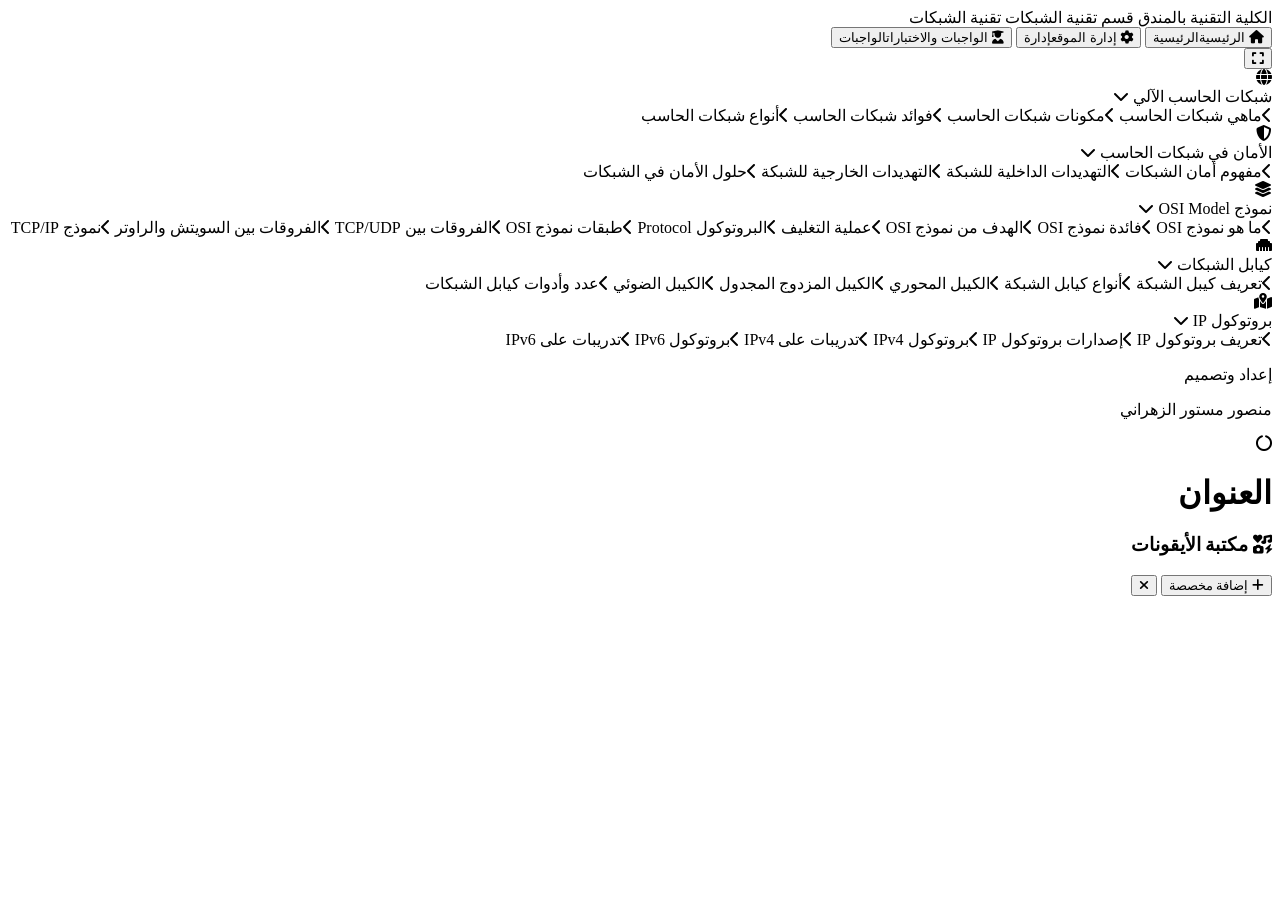
==== commit 0f85c098: "Update index.html" ====
--- a/index.html
+++ b/index.html
@@ -31,6 +31,11 @@
             .sidebar-item { @apply flex items-center gap-3 px-5 py-3 w-full text-right font-black text-tvtcmain rounded-xl transition cursor-pointer border-r-4 border-transparent hover:bg-white/60 hover:text-tvtcdark shadow-sm mb-1; }
             .sidebar-item.active { @apply bg-tvtcmain/90 backdrop-blur-sm text-white border-tvtcdark shadow-md; }
             .sidebar-item.active i { @apply text-white; }
+            .sidebar-item.active .sidebar-icon-box { @apply bg-white/20 text-white border-white/30; }
+            .sidebar-icon-box { @apply w-12 h-12 rounded-xl bg-white/70 flex items-center justify-center text-tvtcmain transition shadow-sm border border-slate-200 flex-shrink-0; }
+            .sidebar-item:hover .sidebar-icon-box { @apply bg-tvtcmain text-white border-tvtcmain; }
+            .sidebar-item.active .sidebar-arrow { @apply rotate-180 opacity-100 text-white; }
+            .sidebar-arrow { @apply transition-transform duration-300; }
             .sub-tab { @apply block w-full text-right px-10 py-2.5 text-sm font-bold text-slate-700 hover:text-tvtcteal transition cursor-pointer hover:bg-white/60 rounded-lg; }
             .sub-tab.active { @apply text-tvtcmain border-r-4 border-tvtcteal bg-white/80 shadow-sm; }
             .btn-primary { @apply w-full bg-tvtcteal hover:bg-tvtcmain text-white font-black py-3 md:py-4 rounded-xl transition shadow-lg shadow-tvtcteal/40 backdrop-blur-sm; }
@@ -103,6 +108,60 @@
         .custom-scrollbar::-webkit-scrollbar-thumb { background: #29b5a8; border-radius: 10px; }
         .custom-scrollbar::-webkit-scrollbar-track { background: rgba(0,0,0,0.05); border-radius: 10px; }
         .mobile-scroll { overflow-y: auto; -webkit-overflow-scrolling: touch; overscroll-behavior-y: contain; }
+
+        /* ===== الأقسام الفرعية في الـ Sidebar ===== */
+        .sidebar-subnav {
+            max-height: 0;
+            overflow: hidden;
+            transition: max-height 0.35s ease, opacity 0.25s ease;
+            opacity: 0;
+            margin-right: 1rem;
+            margin-bottom: 0;
+            border-right: 3px solid rgba(0, 131, 163, 0.2);
+            border-radius: 0 0 1rem 0;
+            background: rgba(255,255,255,0.35);
+        }
+        .sidebar-subnav.open {
+            max-height: 600px;
+            opacity: 1;
+            margin-bottom: 0.5rem;
+        }
+        .sub-item {
+            display: flex;
+            align-items: center;
+            gap: 0.5rem;
+            width: 100%;
+            text-align: right;
+            padding: 0.55rem 1rem 0.55rem 0.75rem;
+            font-size: 0.8rem;
+            font-weight: 700;
+            color: #475569;
+            cursor: pointer;
+            border-radius: 0.5rem;
+            transition: all 0.2s;
+            border-right: 3px solid transparent;
+            text-decoration: none;
+        }
+        .sub-item:hover {
+            color: #00627a;
+            background: rgba(255,255,255,0.7);
+            border-right-color: #29b5a8;
+            padding-right: 1.25rem;
+        }
+        .sub-item.active-sub {
+            color: #004d60;
+            background: rgba(255,255,255,0.85);
+            border-right-color: #00627a;
+            font-weight: 900;
+            box-shadow: 0 2px 8px rgba(0,0,0,0.06);
+        }
+        .sub-item.active-sub .sub-arrow { color: #00627a; }
+        .sub-arrow {
+            font-size: 0.55rem;
+            color: #94a3b8;
+            flex-shrink: 0;
+            transition: color 0.2s;
+        }
     </style>
 </head>
 <body class="text-slate-800 font-sans selection:bg-tvtcteal selection:text-white flex flex-col h-screen site-bg overflow-hidden relative">
@@ -111,7 +170,6 @@
 
     <nav class="bg-gradient-to-r from-tvtcdark via-tvtcmain to-tvtcteal p-3 md:p-4 sticky top-0 z-50 shadow-md flex justify-between items-center shrink-0 w-full">
         <div class="flex items-center gap-2 md:gap-4">
-            <button onclick="document.getElementById('main-sidebar').classList.remove('hidden')" class="lg:hidden text-white hover:text-tvtcaccent text-xl md:text-2xl p-1 transition"><i class="fas fa-bars"></i></button>
             <div class="font-black text-white text-sm md:text-xl flex items-center gap-2 md:gap-3 cursor-pointer hover:opacity-80 transition" onclick="window.goHome()">
                 <img src="tvtc.png" alt="TVTC" class="h-8 md:h-10 bg-white/90 p-1 md:p-1.5 rounded-lg shadow-sm" onerror="this.style.display='none'">
                 <div class="flex flex-col">
@@ -131,9 +189,142 @@
     </nav>
 
     <div class="flex-1 flex h-full overflow-hidden w-full relative">
-        <aside id="main-sidebar" class="w-72 md:w-80 sidebar-bg z-[100] flex-col hidden fixed inset-y-0 right-0 lg:static lg:flex h-[100dvh] lg:h-full flex-shrink-0 transition-transform duration-300">
-            <div class="p-4 flex justify-end lg:hidden shrink-0"><button onclick="document.getElementById('main-sidebar').classList.add('hidden')" class="text-slate-500 hover:text-red-500 text-2xl bg-white/70 w-10 h-10 rounded-xl shadow-sm"><i class="fas fa-times"></i></button></div>
-            <nav class="flex-1 mobile-scroll p-4 space-y-2 mt-2 pb-24 lg:pb-4" id="sidebar-nav"></nav>
+        <aside id="main-sidebar" class="w-72 md:w-80 sidebar-bg z-[100] flex-col flex fixed inset-y-0 right-0 lg:static h-[100dvh] lg:h-full flex-shrink-0 transition-transform duration-300">
+            <nav class="flex-1 mobile-scroll p-4 mt-2 pb-24 lg:pb-4" id="sidebar-nav">
+
+                <!-- ====== 1. شبكات الحاسب الآلي ====== -->
+                <div onclick="window.openSection('networks', 0)" class="sidebar-item group" id="side-networks">
+                    <div class="sidebar-icon-box"><i class="fas fa-globe text-lg"></i></div>
+                    <span class="flex-1 text-sm md:text-base">شبكات الحاسب الآلي</span>
+                    <i class="fas fa-chevron-down sidebar-arrow text-xs opacity-50"></i>
+                </div>
+                <div class="sidebar-subnav" id="subnav-networks">
+                    <a onclick="window.openSection('networks', 0)" class="sub-item">
+                        <i class="fas fa-chevron-left sub-arrow"></i>ماهي شبكات الحاسب
+                    </a>
+                    <a onclick="window.openSection('networks', 1)" class="sub-item">
+                        <i class="fas fa-chevron-left sub-arrow"></i>مكونات شبكات الحاسب
+                    </a>
+                    <a onclick="window.openSection('networks', 2)" class="sub-item">
+                        <i class="fas fa-chevron-left sub-arrow"></i>فوائد شبكات الحاسب
+                    </a>
+                    <a onclick="window.openSection('networks', 3)" class="sub-item">
+                        <i class="fas fa-chevron-left sub-arrow"></i>أنواع شبكات الحاسب
+                    </a>
+                </div>
+
+                <!-- ====== 2. الأمان في شبكات الحاسب ====== -->
+                <div onclick="window.openSection('security', 0)" class="sidebar-item group" id="side-security">
+                    <div class="sidebar-icon-box"><i class="fas fa-shield-alt text-lg"></i></div>
+                    <span class="flex-1 text-sm md:text-base">الأمان في شبكات الحاسب</span>
+                    <i class="fas fa-chevron-down sidebar-arrow text-xs opacity-50"></i>
+                </div>
+                <div class="sidebar-subnav" id="subnav-security">
+                    <a onclick="window.openSection('security', 0)" class="sub-item">
+                        <i class="fas fa-chevron-left sub-arrow"></i>مفهوم أمان الشبكات
+                    </a>
+                    <a onclick="window.openSection('security', 1)" class="sub-item">
+                        <i class="fas fa-chevron-left sub-arrow"></i>التهديدات الداخلية للشبكة
+                    </a>
+                    <a onclick="window.openSection('security', 2)" class="sub-item">
+                        <i class="fas fa-chevron-left sub-arrow"></i>التهديدات الخارجية للشبكة
+                    </a>
+                    <a onclick="window.openSection('security', 3)" class="sub-item">
+                        <i class="fas fa-chevron-left sub-arrow"></i>حلول الأمان في الشبكات
+                    </a>
+                </div>
+
+                <!-- ====== 3. نموذج OSI ====== -->
+                <div onclick="window.openSection('osi', 0)" class="sidebar-item group" id="side-osi">
+                    <div class="sidebar-icon-box"><i class="fas fa-layer-group text-lg"></i></div>
+                    <span class="flex-1 text-sm md:text-base">نموذج OSI Model</span>
+                    <i class="fas fa-chevron-down sidebar-arrow text-xs opacity-50"></i>
+                </div>
+                <div class="sidebar-subnav" id="subnav-osi">
+                    <a onclick="window.openSection('osi', 0)" class="sub-item">
+                        <i class="fas fa-chevron-left sub-arrow"></i>ما هو نموذج OSI
+                    </a>
+                    <a onclick="window.openSection('osi', 1)" class="sub-item">
+                        <i class="fas fa-chevron-left sub-arrow"></i>فائدة نموذج OSI
+                    </a>
+                    <a onclick="window.openSection('osi', 2)" class="sub-item">
+                        <i class="fas fa-chevron-left sub-arrow"></i>الهدف من نموذج OSI
+                    </a>
+                    <a onclick="window.openSection('osi', 3)" class="sub-item">
+                        <i class="fas fa-chevron-left sub-arrow"></i>عملية التغليف
+                    </a>
+                    <a onclick="window.openSection('osi', 4)" class="sub-item">
+                        <i class="fas fa-chevron-left sub-arrow"></i>البروتوكول Protocol
+                    </a>
+                    <a onclick="window.openSection('osi', 5)" class="sub-item">
+                        <i class="fas fa-chevron-left sub-arrow"></i>طبقات نموذج OSI
+                    </a>
+                    <a onclick="window.openSection('osi', 6)" class="sub-item">
+                        <i class="fas fa-chevron-left sub-arrow"></i>الفروقات بين TCP/UDP
+                    </a>
+                    <a onclick="window.openSection('osi', 7)" class="sub-item">
+                        <i class="fas fa-chevron-left sub-arrow"></i>الفروقات بين السويتش والراوتر
+                    </a>
+                    <a onclick="window.openSection('osi', 8)" class="sub-item">
+                        <i class="fas fa-chevron-left sub-arrow"></i>نموذج TCP/IP
+                    </a>
+                </div>
+
+                <!-- ====== 4. كيابل الشبكات ====== -->
+                <div onclick="window.openSection('cables', 0)" class="sidebar-item group" id="side-cables">
+                    <div class="sidebar-icon-box"><i class="fas fa-ethernet text-lg"></i></div>
+                    <span class="flex-1 text-sm md:text-base">كيابل الشبكات</span>
+                    <i class="fas fa-chevron-down sidebar-arrow text-xs opacity-50"></i>
+                </div>
+                <div class="sidebar-subnav" id="subnav-cables">
+                    <a onclick="window.openSection('cables', 0)" class="sub-item">
+                        <i class="fas fa-chevron-left sub-arrow"></i>تعريف كيبل الشبكة
+                    </a>
+                    <a onclick="window.openSection('cables', 1)" class="sub-item">
+                        <i class="fas fa-chevron-left sub-arrow"></i>أنواع كيابل الشبكة
+                    </a>
+                    <a onclick="window.openSection('cables', 2)" class="sub-item">
+                        <i class="fas fa-chevron-left sub-arrow"></i>الكيبل المحوري
+                    </a>
+                    <a onclick="window.openSection('cables', 3)" class="sub-item">
+                        <i class="fas fa-chevron-left sub-arrow"></i>الكيبل المزدوج المجدول
+                    </a>
+                    <a onclick="window.openSection('cables', 4)" class="sub-item">
+                        <i class="fas fa-chevron-left sub-arrow"></i>الكيبل الضوئي
+                    </a>
+                    <a onclick="window.openSection('cables', 5)" class="sub-item">
+                        <i class="fas fa-chevron-left sub-arrow"></i>عدد وأدوات كيابل الشبكات
+                    </a>
+                </div>
+
+                <!-- ====== 5. بروتوكول IP ====== -->
+                <div onclick="window.openSection('ip', 0)" class="sidebar-item group" id="side-ip">
+                    <div class="sidebar-icon-box"><i class="fas fa-map-location-dot text-lg"></i></div>
+                    <span class="flex-1 text-sm md:text-base">بروتوكول IP</span>
+                    <i class="fas fa-chevron-down sidebar-arrow text-xs opacity-50"></i>
+                </div>
+                <div class="sidebar-subnav" id="subnav-ip">
+                    <a onclick="window.openSection('ip', 0)" class="sub-item">
+                        <i class="fas fa-chevron-left sub-arrow"></i>تعريف بروتوكول IP
+                    </a>
+                    <a onclick="window.openSection('ip', 1)" class="sub-item">
+                        <i class="fas fa-chevron-left sub-arrow"></i>إصدارات بروتوكول IP
+                    </a>
+                    <a onclick="window.openSection('ip', 2)" class="sub-item">
+                        <i class="fas fa-chevron-left sub-arrow"></i>بروتوكول IPv4
+                    </a>
+                    <a onclick="window.openSection('ip', 3)" class="sub-item">
+                        <i class="fas fa-chevron-left sub-arrow"></i>تدريبات على IPv4
+                    </a>
+                    <a onclick="window.openSection('ip', 4)" class="sub-item">
+                        <i class="fas fa-chevron-left sub-arrow"></i>بروتوكول IPv6
+                    </a>
+                    <a onclick="window.openSection('ip', 5)" class="sub-item">
+                        <i class="fas fa-chevron-left sub-arrow"></i>تدريبات على IPv6
+                    </a>
+                </div>
+
+            </nav>
             <div class="p-4 md:p-6 border-t border-white/40 bg-white/50 text-center shrink-0">
                 <p class="text-[10px] md:text-xs font-black text-tvtcmain leading-relaxed uppercase tracking-widest mb-1">إعداد وتصميم</p>
                 <p class="text-tvtcdark font-black drop-shadow-sm text-sm md:text-lg">منصور مستور الزهراني</p>
@@ -232,37 +423,100 @@
                     `<div class="rich-display glass-card border-t-[8px] border-orange-500"><h1 class="text-orange-600">6️⃣ بروتوكول IPv6</h1><p class="font-bold text-xl text-justify">سيتم إضافة المحتوى عند رفع ملف بروتوكول IP.</p></div>`,
                     `<div class="rich-display glass-card border-t-[8px] border-orange-500"><h1 class="text-orange-600">✏️ تدريبات على IPv6</h1><p class="font-bold text-xl text-justify">سيتم إضافة المحتوى عند رفع ملف بروتوكول IP.</p></div>`
                 ]
-            }
-        };
-                    `<div class="rich-display glass-card border-t-[8px] border-blue-500"><div class="text-center mb-10 border-b border-slate-200 pb-6"><h1 class="text-3xl md:text-5xl font-black text-[#004d60] mb-4">أنواع الكابلات في الشبكات</h1><p class="text-lg font-bold text-slate-600 max-w-3xl mx-auto bg-slate-50 p-4 rounded-xl border border-slate-200 shadow-inner mb-12">الكابل هو الوسيط الذي تنتقل من خلاله البيانات والمعلومات من حاسب إلى آخر في الشبكة أو من شبكة إلى شبكة أخرى.</p></div><div class="grid grid-cols-1 md:grid-cols-2 gap-8 mb-12"><div class="info-box border-slate-200 !p-0"><div class="bg-slate-800 text-white p-4 text-center"><h3 class="text-cyan-400 m-0 border-none">1. الكابل المحوري</h3><p class="font-mono text-sm text-slate-400 m-0 uppercase">Coaxial Cable</p></div><div class="p-6"><div class="flex flex-wrap justify-center gap-2 mb-6"><span class="badge-light">الغلاف الخارجي</span><span class="badge-light">وقاء نحاسي مجدول</span><span class="badge-light">عازل بلاستيك</span><span class="badge-light !bg-orange-100 !text-orange-700 !border-orange-300">موصل نحاسي</span></div><h4 class="text-center text-tvtcdark font-black border-b border-slate-100 pb-2 mb-4">موصلات متحدة المحور</h4><div class="flex justify-around"><div class="w-12 h-12 bg-slate-100 rounded-full flex items-center justify-center font-black border-2 border-slate-300 shadow-inner">BNC</div><div class="w-12 h-12 bg-slate-100 rounded-full flex items-center justify-center font-black border-2 border-slate-300 shadow-inner">N</div><div class="w-12 h-12 bg-slate-100 rounded-full flex items-center justify-center font-black border-2 border-slate-300 shadow-inner">F</div></div></div></div><div class="info-box border-blue-200 !p-0"><div class="bg-blue-600 text-white p-4 text-center"><h3 class="text-white m-0 border-none">2. الكابل المزدوج المجدول</h3><p class="font-mono text-sm text-blue-200 m-0 uppercase">Twisted Pair Cable</p></div><div class="p-6"><p class="text-center font-bold text-sm text-slate-700 mb-6">أزواج ملفوفة لتقليل التشويش والتداخل الكهرومغناطيسي.</p><div class="grid grid-cols-2 gap-4"><div class="bg-blue-50 p-4 rounded-xl border border-blue-200 text-center shadow-inner"><div class="font-black text-blue-800 text-lg">STP</div><p class="text-xs font-bold text-blue-600 m-0">محمي (Shielded)<br>أزواج ملتوية محمية بطبقة قصدير ثم غلاف بلاستيكي.</p></div><div class="bg-slate-50 p-4 rounded-xl border border-slate-200 text-center shadow-inner"><div class="font-black text-slate-800 text-lg">UTP</div><p class="text-xs font-bold text-slate-600 m-0">غير محمي (Unshielded)<br>أسلاك ملتوية داخل غطاء بلاستيكي بسيط.</p></div></div></div></div></div><h2 class="text-center text-blue-800 border-none mt-16 mb-6">فئات الكابل المزدوج المجدول (UTP Categories)</h2><div class="overflow-x-auto"><table class="modern-table"><thead><tr><th>الفئة (Category)</th><th>سرعة نقل البيانات</th><th>أقصى طول</th><th>الاستخدام الشهير (Application)</th></tr></thead><tbody><tr><td class="text-blue-700 font-black">CAT 1</td><td>Up to 1 Mbps</td><td class="text-slate-400">-</td><td>Old Telephone Cable (أسلاك الهاتف القديمة)</td></tr><tr><td class="text-blue-700 font-black">CAT 2</td><td>Up to 4 Mbps</td><td class="text-slate-400">-</td><td>Token Ring Networks</td></tr><tr><td class="text-blue-700 font-black">CAT 3</td><td>Up to 10 Mbps</td><td class="text-emerald-600 font-black">100m</td><td>Token Ring & 10BASE-T Ethernet</td></tr><tr><td class="text-blue-700 font-black">CAT 4</td><td>Up to 16 Mbps</td><td class="text-emerald-600 font-black">100m</td><td>Token Ring Networks</td></tr><tr><td class="text-blue-700 font-black">CAT 5</td><td>Up to 100 Mbps</td><td class="text-emerald-600 font-black">100m</td><td>Ethernet, FastEthernet, Token Ring</td></tr><tr><td class="text-blue-700 font-black">CAT 5e</td><td>Up to 1 Gbps</td><td class="text-emerald-600 font-black">100m</td><td>Ethernet, FastEthernet, Gigabit Ethernet</td></tr><tr><td class="text-blue-700 font-black">CAT 6</td><td>Up to 10 Gbps</td><td class="text-emerald-600 font-black">100m</td><td>GigabitEthernet, 10G Ethernet <span class="text-[10px] text-red-500 block">(لمسافة 55 متر)</span></td></tr><tr><td class="text-blue-700 font-black">CAT 6a</td><td>Up to 10 Gbps</td><td class="text-emerald-600 font-black">100m</td><td>GigabitEthernet, 10G Ethernet <span class="text-[10px] text-red-500 block">(لمسافة 55 متر)</span></td></tr><tr><td class="text-blue-700 font-black">CAT 7</td><td>Up to 10 Gbps</td><td class="text-emerald-600 font-black">100m</td><td>GigabitEthernet, 10G Ethernet <span class="text-[10px] text-emerald-600 block">(لمسافة 100 متر)</span></td></tr></tbody></table></div></div>`,
-                    `<div class="rich-display glass-card border-t-[8px] border-purple-500"><div class="text-center mb-10 border-b border-slate-200 pb-6"><h1 class="text-3xl md:text-5xl font-black text-purple-900 mb-4">أنواع التوصيل والأدوات الفنية</h1><p class="text-lg font-bold text-slate-600 max-w-3xl mx-auto m-0">معايير التأريج وتجهيز الكيابل وبنية الشبكات الأساسية</p></div><div class="bg-slate-50 border border-slate-200 rounded-[2rem] p-6 mb-12 text-center shadow-sm"><h3 class="text-slate-800 mt-0 mb-6 border-none">أنظمة الترتيب لأسلاك المزدوج المجدول (داخل RJ-45)</h3><div class="flex justify-center gap-6"><span class="bg-white font-black text-purple-700 px-8 py-3 rounded-xl border-2 border-purple-200 shadow-sm text-2xl tracking-widest">T568A</span><span class="bg-white font-black text-purple-700 px-8 py-3 rounded-xl border-2 border-purple-200 shadow-sm text-2xl tracking-widest">T568B</span></div></div><div class="grid grid-cols-1 md:grid-cols-2 gap-6 mb-16"><div class="info-box border-t-4 border-blue-500"><div class="absolute -right-4 -top-4 text-blue-50 text-8xl -z-10"><i class="fas fa-align-justify"></i></div><h2 class="text-blue-700 mt-0 mb-2 border-none">1. التوصيل المتناظر</h2><p class="font-mono text-sm text-slate-400 uppercase mb-4">Straight-through Cable</p><p class="text-slate-700 font-bold mb-6">يستخدم نفس ترتيب الألوان تماماً في الطرفين.</p><div class="bg-blue-50 p-4 rounded-xl border border-blue-100"><p class="font-black text-blue-900 text-sm mb-3 m-0"><i class="fas fa-info-circle ml-1"></i> لربط أجهزة (مختلفة) في طبيعة عملها:</p><div class="flex flex-col gap-2"><span class="bg-white text-blue-800 font-bold px-4 py-2 rounded-lg text-sm shadow-sm flex items-center justify-between border border-blue-100"><span>كمبيوتر</span> <i class="fas fa-link text-blue-300"></i> <span>سويتش</span></span><span class="bg-white text-blue-800 font-bold px-4 py-2 rounded-lg text-sm shadow-sm flex items-center justify-between border border-blue-100"><span>راوتر</span> <i class="fas fa-link text-blue-300"></i> <span>سويتش</span></span></div></div></div><div class="info-box border-t-4 border-orange-500"><div class="absolute -right-4 -top-4 text-orange-50 text-8xl -z-10"><i class="fas fa-random"></i></div><h2 class="text-orange-700 mt-0 mb-2 border-none">2. التوصيل العكسي</h2><p class="font-mono text-sm text-slate-400 uppercase mb-4">Crossover Cable</p><p class="text-slate-700 font-bold mb-6">يتم عكس أزواج الإرسال والاستقبال بين طرفي الكابل (1 بـ 3، و 2 بـ 6).</p><div class="bg-orange-50 p-4 rounded-xl border border-orange-100"><p class="font-black text-orange-900 text-sm mb-3 m-0"><i class="fas fa-info-circle ml-1"></i> لربط أجهزة (متشابهة) في طبيعة عملها:</p><div class="flex flex-col gap-2"><span class="bg-white text-orange-800 font-bold px-4 py-2 rounded-lg text-sm shadow-sm flex items-center justify-between border border-orange-100"><span>سويتش</span> <i class="fas fa-link text-orange-300"></i> <span>سويتش</span></span><span class="bg-white text-orange-800 font-bold px-4 py-2 rounded-lg text-sm shadow-sm flex items-center justify-between border border-orange-100"><span>كمبيوتر</span> <i class="fas fa-link text-orange-300"></i> <span>كمبيوتر</span></span><span class="bg-white text-orange-800 font-bold px-4 py-2 rounded-lg text-sm shadow-sm flex items-center justify-between border border-orange-100"><span>راوتر</span> <i class="fas fa-link text-orange-300"></i> <span>راوتر</span></span></div></div></div></div><h2 class="text-center text-purple-900 border-none mb-8"><i class="fas fa-toolbox text-purple-400 ml-2"></i> أدوات تصنيع وفحص الكيابل</h2><div class="grid grid-cols-2 lg:grid-cols-4 gap-4"><div class="info-box text-center p-6"><div class="text-4xl text-slate-700 mb-4"><i class="fas fa-cut"></i></div><h4 class="font-black text-slate-800 text-lg m-0 mb-2">أداة التعرية</h4><p class="text-xs font-bold text-slate-500 font-mono uppercase m-0 mb-3">Stripper</p><p class="text-[11px] font-bold text-slate-600 bg-slate-50 p-2 rounded-lg border border-slate-100 m-0">لإزالة الغلاف البلاستيكي الخارجي للأسلاك.</p></div><div class="info-box text-center p-6"><div class="text-4xl text-tvtcmain mb-4"><i class="fas fa-compress-arrows-alt"></i></div><h4 class="font-black text-slate-800 text-lg m-0 mb-2">أداة الكبس</h4><p class="text-xs font-bold text-slate-500 font-mono uppercase m-0 mb-3">Crimping Tool</p><p class="text-[11px] font-bold text-slate-600 bg-slate-50 p-2 rounded-lg border border-slate-100 m-0">لتثبيت قطعة RJ-45 على الكيبل النحاسي.</p></div><div class="info-box text-center p-6"><div class="text-4xl text-emerald-600 mb-4"><i class="fas fa-tablet-alt"></i></div><h4 class="font-black text-slate-800 text-lg m-0 mb-2">جهاز الفحص</h4><p class="text-xs font-bold text-slate-500 font-mono uppercase m-0 mb-3">Cable Tester</p><p class="text-[11px] font-bold text-slate-600 bg-slate-50 p-2 rounded-lg border border-slate-100 m-0">للتأكد من سلامة توصيل الأطراف الثمانية.</p></div><div class="info-box text-center p-6"><div class="text-4xl text-orange-500 mb-4"><i class="fas fa-fire"></i></div><h4 class="font-black text-slate-800 text-lg m-0 mb-2">أداة الفايبر</h4><p class="text-xs font-bold text-slate-500 font-mono uppercase m-0 mb-3">Fiber Optic Tool</p><p class="text-[11px] font-bold text-slate-600 bg-slate-50 p-2 rounded-lg border border-slate-100 m-0">لتجهيز وقص ولحام أسلاك الزجاج الرقيقة.</p></div></div></div>`,
+            },
+            'cables': {
+                title: 'كيابل الشبكات (Networking Cables)', icon: 'fa-ethernet', color: 'tvtcmain', desc: 'تعريف كيبل الشبكة، أنواعه، الكيبل المحوري، المزدوج المجدول، الضوئي، وأدوات الكيابل.', tabs: ['تعريف كيبل الشبكة', 'أنواع كيابل الشبكة', 'الكيبل المحوري', 'الكيبل المزدوج المجدول', 'الكيبل الضوئي', 'عدد وأدوات كيابل الشبكات'],
+                content: [
+                    `<div class="rich-display glass-card border-t-[8px] border-tvtcmain"><h1>🔌 تعريف كيبل الشبكة</h1><p class="font-black text-xl text-justify">الكابل هو الذي تنتقل من خلاله البيانات والمعلومات من حاسب إلى أخرى في الشبكة أو من شبكة إلى شبكة أخرى.</p></div>`,
+                    `<div class="rich-display glass-card border-t-[8px] border-tvtcmain"><h1>📋 أنواع كيابل الشبكة</h1><p class="font-bold text-xl">أنواع كبلات الشبكات:</p><ul class="list-check"><li><i class="fas fa-check-circle text-tvtcteal"></i> كابل محوري Coaxial Cable.</li><li><i class="fas fa-check-circle text-tvtcteal"></i> كابل مزدوج مجدول Twisted Pair Cable.</li><li><i class="fas fa-check-circle text-tvtcteal"></i> كابل ضوئي Fiber Optic Cable.</li></ul></div>`,
+                    `<div class="rich-display glass-card border-t-[8px] border-tvtcmain"><h1>🔵 الكيبل المحوري (Coaxial Cable)</h1><p class="font-bold text-xl text-justify">الكابل المحوري هو أحد أنواع الكابلات المستخدمة في الشبكات. يتكون من: موصل نحاسي في المنتصف، عازل بالاستيك، وقاء نحاسي مجدول، والغلاف الخارجي.</p><h2 class="mt-8">موصلات متعددة المحور:</h2><ul class="list-check"><li><i class="fas fa-circle text-tvtcmain"></i> BNC</li><li><i class="fas fa-circle text-tvtcmain"></i> النوع N</li><li><i class="fas fa-circle text-tvtcmain"></i> النوع F</li></ul></div>`,
+                    `<div class="rich-display glass-card border-t-[8px] border-tvtcmain"><h1>🔶 الكيبل المزدوج المجدول (Twisted Pair Cable)</h1><p class="font-bold text-xl text-justify">يتكون هذا النوع من الاسلاك من عدد من الأزواج الملفوفة على بعضها وهذا الالتفاف يعمل على تقليل التشويش أو التداخل الكهرومغناطيسي نوعاً ما.</p><h2 class="mt-8">وينقسم هذا النوع إلى قسمين:</h2><div class="grid grid-cols-1 md:grid-cols-2 gap-6 mt-4 mb-8"><div class="bg-white/70 p-6 rounded-2xl border border-slate-200 shadow-sm"><h3 class="text-tvtcmain mt-0">1. الكابل المزدوج المجدول المحمي (STP) Shielded Twisted Pair</h3><p class="font-bold text-slate-700 m-0">وهو عبارة عن أزواج من الأسلاك الملتوية محمية بطبقة من القصدير ثم بغلاف بلاستيكي خارجي.</p></div><div class="bg-white/70 p-6 rounded-2xl border border-slate-200 shadow-sm"><h3 class="text-tvtcmain mt-0">2. الكابل المزدوج المجدول الغير محمي (UTP) Unshielded Twisted Pair</h3><p class="font-bold text-slate-700 m-0">وهو يتكون من أسلاك ملتوية داخل غطاء بلاستيكي بسيط.</p></div></div><h2>فئات كابل UTP:</h2><p class="font-bold text-lg mb-6">يصنف كابل الـ UTP إلى 6 فئات مشهورة هي: Cat1, Cat2, Cat3, Cat4, Cat5, Cat6, Cat7 and Cat 7A</p><div class="overflow-x-auto"><table class="modern-table"><thead><tr><th>الفئة</th><th>سرعة نقل البيانات</th><th>أقصى طول</th><th>الاستخدام</th></tr></thead><tbody><tr><td class="font-black text-tvtcmain">CAT 1</td><td>Up to 1 Mbps</td><td>-</td><td>Old Telephone Cable</td></tr><tr><td class="font-black text-tvtcmain">CAT 2</td><td>Up to 4 Mbps</td><td>-</td><td>Token Ring Networks</td></tr><tr><td class="font-black text-tvtcmain">CAT 3</td><td>Up to 10 Mbps</td><td>100m</td><td>Token Ring & 10BASE-T Ethernet</td></tr><tr><td class="font-black text-tvtcmain">CAT 4</td><td>Up to 16 Mbps</td><td>100m</td><td>Token Ring Networks</td></tr><tr><td class="font-black text-tvtcmain">CAT 5</td><td>Up to 100 Mbps</td><td>100m</td><td>Ethernet, FastEthernet, Token Ring</td></tr><tr><td class="font-black text-tvtcmain">CAT 5e</td><td>Up to 1 Gbps</td><td>100m</td><td>Ethernet, FastEthernet, Gigabit Ethernet</td></tr><tr><td class="font-black text-tvtcmain">CAT 6</td><td>Up to 10 Gbps</td><td>100m</td><td>GigabitEthernet, 10G Ethernet (55 meters)</td></tr><tr><td class="font-black text-tvtcmain">CAT 6a</td><td>Up to 10 Gbps</td><td>100m</td><td>GigabitEthernet, 10G Ethernet (55 meters)</td></tr><tr><td class="font-black text-tvtcmain">CAT 7</td><td>Up to 10 Gbps</td><td>100m</td><td>GigabitEthernet, 10G Ethernet (100 meters)</td></tr></tbody></table></div><h2 class="mt-10">أنواع التوصيل في الكابل STP وUTP:</h2><ul class="list-check"><li><i class="fas fa-circle text-tvtcmain"></i> التوصيل المتناظر (Straight-through cable) وهو يستخدم لتوصيل أجهزة مختلفة مثل كمبيوتر مع سويتش.</li><li><i class="fas fa-circle text-tvtcteal"></i> التوصيل العكسي (Crossover cable) وهو يستخدم لتوصيل أجهزة متشابهة مثل سويتش مع سويتش.</li></ul><p class="font-bold text-lg mt-6">هناك نظامان مختلفان لأسلاك المزدوجة المجدولة، يُطلق عليهما: T568A وT568B. تستخدم الكابلات STP وUTP مشبك من نوع RJ-45.</p></div>`,
+                    `<div class="rich-display glass-card border-t-[8px] border-orange-500"><h1 class="text-orange-600">💡 الكيبل الضوئي (Fiber Optic Cable)</h1><p class="font-bold text-xl text-justify">الألياف الضوئية يمكن أن تقسم بصفة عامة إلى نوعين أساسيين:</p><div class="grid grid-cols-1 md:grid-cols-2 gap-6 mt-6 mb-8"><div class="bg-blue-50 p-6 rounded-2xl border border-blue-200 shadow-sm"><h3 class="text-blue-900 mt-0">1. الألياف أحادية الوضع (SMF) single mode fiber</h3><p class="font-bold text-blue-800 m-0">تستخدم تقنية ليزر لإرسال أشعة ضوء أحادية ويصل مداها إلى مئات الكيلومترات.</p></div><div class="bg-orange-50 p-6 rounded-2xl border border-orange-200 shadow-sm"><h3 class="text-orange-900 mt-0">2. الألياف متعددة الأوضاع (MMF) multi-mode fibers</h3><p class="font-bold text-orange-800 m-0">تستخدم مؤشرات LED لإرسال إشارات ضوء متعددة ويصل مداها إلى 550 متراً.</p></div></div><h2>مميزات الألياف البصرية:</h2><ul class="list-check"><li><i class="fas fa-check-circle text-emerald-500"></i> سريعة جداً في نقل البيانات.</li><li><i class="fas fa-check-circle text-emerald-500"></i> معدل انخفاض الإشارات منخفضة بشكل كبير مهما كان طول السلك.</li><li><i class="fas fa-check-circle text-emerald-500"></i> منيع ضد التداخل الكهرومغناطيسي التي تؤدي إلى تشويش الإشارات.</li><li><i class="fas fa-check-circle text-emerald-500"></i> يمكن تمديد عدة ألياف بصرية بداخل كابل واحد مما يسهل عملية التركيب.</li><li><i class="fas fa-check-circle text-emerald-500"></i> لا تتأثر بالماء بل أصبح الدول تستخدمها لتوصيل الانترنت بين المحيطات.</li></ul><div class="info-box mt-6 bg-red-50 border-red-200"><i class="fas fa-exclamation-triangle info-icon text-red-200"></i><div class="relative z-10"><h3 class="text-red-800 mt-0">العيب الوحيد</h3><p class="font-bold text-red-900 m-0">هو أنها صعبة التركيب والصيانة لأنها تعتمد على الزجاج.</p></div></div></div>`,
+                    `<div class="rich-display glass-card border-t-[8px] border-tvtcmain"><h1>🛠️ أدوات تستخدم لتصنيع كيابل الشبكة (Network cables tools)</h1><div class="cg-container"><div class="cg-card border-t-tvtcmain"><div class="text-5xl mb-3">🔌</div><div class="cg-title">RG45</div><p class="cg-desc">المشبك المستخدم مع كابلات STP وUTP.</p></div><div class="cg-card border-t-blue-500"><div class="text-5xl mb-3">🔧</div><div class="cg-title">COMPRESSION / CRIMPING TOOL</div><p class="cg-desc">أداة تستخدم لتثبيت قطعة RG45 على الكيبل.</p></div><div class="cg-card border-t-green-500"><div class="text-5xl mb-3">📡</div><div class="cg-title">CABLE TESTER</div><p class="cg-desc">جهاز اختبار الكيبل.</p></div><div class="cg-card border-t-yellow-500"><div class="text-5xl mb-3">✂️</div><div class="cg-title">STRIPPER</div><p class="cg-desc">أداة إزالة الأسلاك.</p></div><div class="cg-card border-t-orange-500 md:col-span-2 lg:col-span-1"><div class="text-5xl mb-3">🔆</div><div class="cg-title">FIBER OPTIC TOOL</div><p class="cg-desc">أداة تستخدم لتصنيع كيبل الفايبر.</p></div></div></div>`
+                ]
+            },
+            'ip': {
+                title: 'بروتوكول IP (Internet Protocol Address)', icon: 'fa-map-location-dot', color: 'orange', desc: 'تعريف بروتوكول IP، إصداراته، IPv4، تدريبات IPv4، IPv6، وتدريبات IPv6.',
+                tabs: ['تعريف بروتوكول IP', 'إصدارات بروتوكول IP', 'بروتوكول IPv4', 'تدريبات على IPv4', 'بروتوكول IPv6', 'تدريبات على IPv6'],
+                content: [
+                    `<div class="rich-display glass-card border-t-[8px] border-orange-500"><h1 class="text-orange-600">🌐 تعريف بروتوكول IP</h1><p class="font-bold text-xl text-center text-slate-500">سيتم إضافة المحتوى عند رفع ملف بروتوكول IP.</p></div>`,
+                    `<div class="rich-display glass-card border-t-[8px] border-orange-500"><h1 class="text-orange-600">📋 إصدارات بروتوكول IP</h1><p class="font-bold text-xl text-center text-slate-500">سيتم إضافة المحتوى عند رفع ملف بروتوكول IP.</p></div>`,
+                    `<div class="rich-display glass-card border-t-[8px] border-orange-500"><h1 class="text-orange-600">4️⃣ بروتوكول IPv4</h1><p class="font-bold text-xl text-center text-slate-500">سيتم إضافة المحتوى عند رفع ملف بروتوكول IP.</p></div>`,
+                    `<div class="rich-display glass-card border-t-[8px] border-orange-500"><h1 class="text-orange-600">✏️ تدريبات على IPv4</h1><p class="font-bold text-xl text-center text-slate-500">سيتم إضافة المحتوى عند رفع ملف بروتوكول IP.</p></div>`,
+                    `<div class="rich-display glass-card border-t-[8px] border-orange-500"><h1 class="text-orange-600">6️⃣ بروتوكول IPv6</h1><p class="font-bold text-xl text-center text-slate-500">سيتم إضافة المحتوى عند رفع ملف بروتوكول IP.</p></div>`,
+                    `<div class="rich-display glass-card border-t-[8px] border-orange-500"><h1 class="text-orange-600">✏️ تدريبات على IPv6</h1><p class="font-bold text-xl text-center text-slate-500">سيتم إضافة المحتوى عند رفع ملف بروتوكول IP.</p></div>`
+                ]
+            }
         };
 
         window.activeSection = '';
-        window.renderSidebar = () => { const nav = document.getElementById('sidebar-nav'); if(!nav) return; let html = ''; Object.keys(CORE_DATA).forEach(k => { html += `<div onclick="window.openSection('${k}', 0)" class="sidebar-item group" id="side-${k}"><div class="w-12 h-12 rounded-xl bg-white/70 flex items-center justify-center text-tvtcmain group-hover:bg-tvtcmain group-hover:text-white transition shadow-sm border border-slate-200"><i class="fas ${CORE_DATA[k].icon} text-lg"></i></div> <span class="text-sm md:text-base">${CORE_DATA[k].title}</span></div><div id="subnav-${k}" class="hidden flex-col bg-white/40 mb-4 py-3 space-y-2 pl-4 border-r-4 border-white/50 mr-8 rounded-bl-2xl shadow-inner"></div>`; }); nav.innerHTML = html; };
+        window.renderSidebar = () => {
+            const nav = document.getElementById('sidebar-nav');
+            if(!nav) return;
+            let html = '';
+            Object.keys(CORE_DATA).forEach(k => {
+                html += `<div onclick="window.openSection('${k}', 0)" class="sidebar-item group" id="side-${k}">
+                    <div class="w-12 h-12 rounded-xl bg-white/70 flex items-center justify-center text-tvtcmain group-hover:bg-tvtcmain group-hover:text-white transition shadow-sm border border-slate-200">
+                        <i class="fas ${CORE_DATA[k].icon} text-lg"></i>
+                    </div>
+                    <span class="text-sm md:text-base">${CORE_DATA[k].title}</span>
+                </div>
+                <div id="subnav-${k}" class="hidden flex-col bg-white/40 mb-4 py-3 space-y-2 pl-4 border-r-4 border-white/50 mr-8 rounded-bl-2xl shadow-inner"></div>`;
+            });
+            nav.innerHTML = html;
+        };
+        // استدعاء فوري لضمان ظهور القائمة قبل تحميل Firebase
+        document.addEventListener('DOMContentLoaded', () => { window.renderSidebar(); window.initMainGrid(); });
         window.initMainGrid = () => { const grid = document.getElementById('main-grid'); if(!grid) return; grid.innerHTML = Object.keys(CORE_DATA).map(k => { const s = CORE_DATA[k]; return `<div onclick="window.openSection('${k}', 0)" class="glass-card p-6 md:p-10 hover-scale border-t-[8px] border-tvtcmain cursor-pointer group text-center flex flex-col items-center gap-4 bg-white/70"><div class="w-20 h-20 bg-white/90 text-tvtcmain rounded-2xl flex items-center justify-center text-4xl shrink-0 group-hover:bg-tvtcmain group-hover:text-white transition shadow-sm border border-slate-200"><i class="fas ${s.icon}"></i></div><div><h2 class="text-xl md:text-2xl font-black text-tvtcdark mb-2">${s.title}</h2><p class="text-slate-600 text-xs md:text-sm font-bold leading-relaxed line-clamp-2">${s.desc}</p></div></div>`; }).join(''); };
-        window.clearActiveSidebar = () => { document.querySelectorAll('.sidebar-item').forEach(el => el.classList.remove('active')); document.querySelectorAll('[id^="subnav-"]').forEach(el => { el.innerHTML = ''; el.classList.add('hidden'); }); };
+        window.clearActiveSidebar = () => {
+            document.querySelectorAll('.sidebar-item').forEach(el => el.classList.remove('active'));
+            document.querySelectorAll('.sidebar-subnav').forEach(el => el.classList.remove('open'));
+            document.querySelectorAll('.sub-item').forEach(el => el.classList.remove('active-sub'));
+            document.querySelectorAll('[id^="subnav-"]').forEach(el => { el.innerHTML = ''; el.classList.add('hidden'); });
+        };
         window.smoothScrollTop = () => { const scrollArea = document.getElementById('main-scroll-area'); if(scrollArea) scrollArea.scrollTo({top: 0, behavior: 'smooth'}); };
 
-        window.goHome = () => { localStorage.setItem('app_current_view', 'home'); const portal = document.getElementById('portal-dashboard'); if(portal) portal.classList.remove('hidden'); const secContainer = document.getElementById('section-container'); if(secContainer) secContainer.classList.add('hidden'); const examContainer = document.getElementById('section-exams'); if(examContainer) examContainer.classList.add('hidden'); window.clearActiveSidebar(); window.smoothScrollTop(); const sidebar = document.getElementById('main-sidebar'); if(sidebar && window.innerWidth < 1024) sidebar.classList.add('hidden'); };
+        window.goHome = () => { localStorage.setItem('app_current_view', 'home'); const portal = document.getElementById('portal-dashboard'); if(portal) portal.classList.remove('hidden'); const secContainer = document.getElementById('section-container'); if(secContainer) secContainer.classList.add('hidden'); const examContainer = document.getElementById('section-exams'); if(examContainer) examContainer.classList.add('hidden'); window.clearActiveSidebar(); window.smoothScrollTop(); };
 
         window.openSection = (key, targetTab = 0) => {
             if (typeof targetTab !== 'number') targetTab = 0; localStorage.setItem('app_current_view', 'section'); localStorage.setItem('app_current_section', key);
             window.activeSection = key; const s = CORE_DATA[key];
             const portal = document.getElementById('portal-dashboard'); if(portal) portal.classList.add('hidden'); const examContainer = document.getElementById('section-exams'); if(examContainer) examContainer.classList.add('hidden');
             const sectionContainer = document.getElementById('section-container'); if(sectionContainer) sectionContainer.classList.remove('hidden');
-            const titleEl = document.getElementById('section-title'); if(titleEl) titleEl.innerText = s.title; 
-            window.clearActiveSidebar(); const sideItem = document.getElementById(`side-${key}`); if(sideItem) sideItem.classList.add('active');
+            const titleEl = document.getElementById('section-title'); if(titleEl) titleEl.innerText = s.title;
+
+            // تنشيط القسم الرئيسي في الـ sidebar
+            window.clearActiveSidebar();
+            const sideItem = document.getElementById(`side-${key}`); if(sideItem) sideItem.classList.add('active');
+
+            // فتح الـ subnav الثابت للقسم المحدد
+            const staticSubnav = document.getElementById(`subnav-${key}`);
+            if(staticSubnav) {
+                staticSubnav.classList.add('open');
+                // تمييز العنصر الفرعي الصحيح
+                const subItems = staticSubnav.querySelectorAll('.sub-item');
+                subItems.forEach((item, i) => {
+                    item.classList.toggle('active-sub', i === targetTab);
+                });
+            }
+
             let allTabs = s.tabs.slice(); if(window.allArticlesMap) { Object.values(window.allArticlesMap).forEach(a => { if(a.sectionId === key && !a.id.startsWith('core_')) allTabs.push(a.tabName); }); }
             const mobileTabs = document.getElementById('mobile-tabs'); if(mobileTabs) mobileTabs.innerHTML = allTabs.map((t, i) => `<button onclick="window.loadTabContent(${i})" id="mtab-${i}" class="px-5 py-2.5 whitespace-nowrap border-b-[6px] font-black text-xs md:text-sm transition bg-white/80 rounded-t-xl shadow-sm ${i===targetTab?'border-tvtcmain text-tvtcdark':'border-transparent text-slate-600 hover:text-tvtcmain'}">${t}</button>`).join('');
-            const subNav = document.getElementById(`subnav-${key}`); if(subNav) { subNav.innerHTML = allTabs.map((t, i) => `<div onclick="window.loadTabContent(${i})" id="stab-${i}" class="sub-tab ${i===targetTab?'active':''}"><i class="fas fa-chevron-left ml-2 text-[10px] opacity-40"></i> ${t}</div>`).join(''); subNav.classList.remove('hidden'); }
-            if(window.innerWidth < 1024) { const sidebar = document.getElementById('main-sidebar'); if(sidebar) sidebar.classList.add('hidden'); } window.loadTabContent(targetTab);
+            window.loadTabContent(targetTab);
         };
 
         window.loadTabContent = (index) => {
             localStorage.setItem('app_current_tab', index); const area = document.getElementById('content-area'); if(!area) return; const s = CORE_DATA[window.activeSection]; const titleEl = document.getElementById('section-title');
             document.querySelectorAll('[id^="mtab-"]').forEach(t => { t.classList.remove('border-tvtcmain', 'text-tvtcdark'); t.classList.add('border-transparent', 'text-slate-600'); }); document.querySelectorAll('[id^="stab-"]').forEach(t => t.classList.remove('active'));
             const activeMTab = document.getElementById(`mtab-${index}`); if(activeMTab) activeMTab.classList.add('border-tvtcmain', 'text-tvtcdark'); const activeSTab = document.getElementById(`stab-${index}`); if(activeSTab) activeSTab.classList.add('active');
+
+            // تحديث تمييز العنصر الفرعي في الـ sidebar الثابت
+            const staticSubnav = document.getElementById(`subnav-${window.activeSection}`);
+            if(staticSubnav) {
+                staticSubnav.querySelectorAll('.sub-item').forEach((item, i) => {
+                    item.classList.toggle('active-sub', i === index);
+                });
+            }
             area.classList.remove('page-enter'); void area.offsetWidth; area.classList.add('page-enter');
             let currentContent = ''; let titleColor = '#004d60'; let titleSize = 'text-3xl md:text-5xl'; let finalTitle = s.title;
             if (index < s.content.length) {
@@ -279,7 +533,7 @@
 
         window.toggleFS = () => { const icon = document.getElementById('fs-icon'); if (!document.fullscreenElement) { document.documentElement.requestFullscreen().catch(e => console.log(e)); if(icon) icon.className = 'fas fa-compress'; } else { document.exitFullscreen(); if(icon) icon.className = 'fas fa-expand'; } };
         window.toast = (m, t='success') => { const e = document.getElementById('tst'), i = document.getElementById('tsti'), tx = document.getElementById('tstt'); if(!e || !i || !tx) return; tx.innerText = m; e.className = `toast show ${t==='success'?'border-tvtcmain text-tvtcdark':'border-red-500 text-red-800'}`; i.className = `fas ${t==='success'?'fa-check-circle text-tvtcmain':'fa-exclamation-triangle text-red-600'}`; setTimeout(() => e.className='toast', 3500); };
-        window.onload = () => { setTimeout(() => { document.execCommand('styleWithCSS', false, true); window.renderSidebar(); window.initMainGrid(); }, 100); };
+        window.onload = () => { setTimeout(() => { document.execCommand('styleWithCSS', false, true); window.renderSidebar(); window.initMainGrid(); }, 50); };
         
         window.restoreAppState = () => {
             const currentView = localStorage.getItem('app_current_view') || 'home';
@@ -328,7 +582,7 @@
         
         window.directLMS = (type) => {
             localStorage.setItem('app_current_view', 'lms_' + type); const portal = document.getElementById('portal-dashboard'); if(portal) portal.classList.add('hidden'); const secContainer = document.getElementById('section-container'); if(secContainer) secContainer.classList.add('hidden'); const examContainer = document.getElementById('section-exams'); if(examContainer) examContainer.classList.remove('hidden');
-            window.clearActiveSidebar(); if(window.innerWidth < 1024) { const sidebar = document.getElementById('main-sidebar'); if(sidebar) sidebar.classList.add('hidden'); }
+            window.clearActiveSidebar();
             if(type === 'student') window.renderStudentPortal(); else if(type === 'admin') window.renderAdminLogin(); window.smoothScrollTop();
         };
 
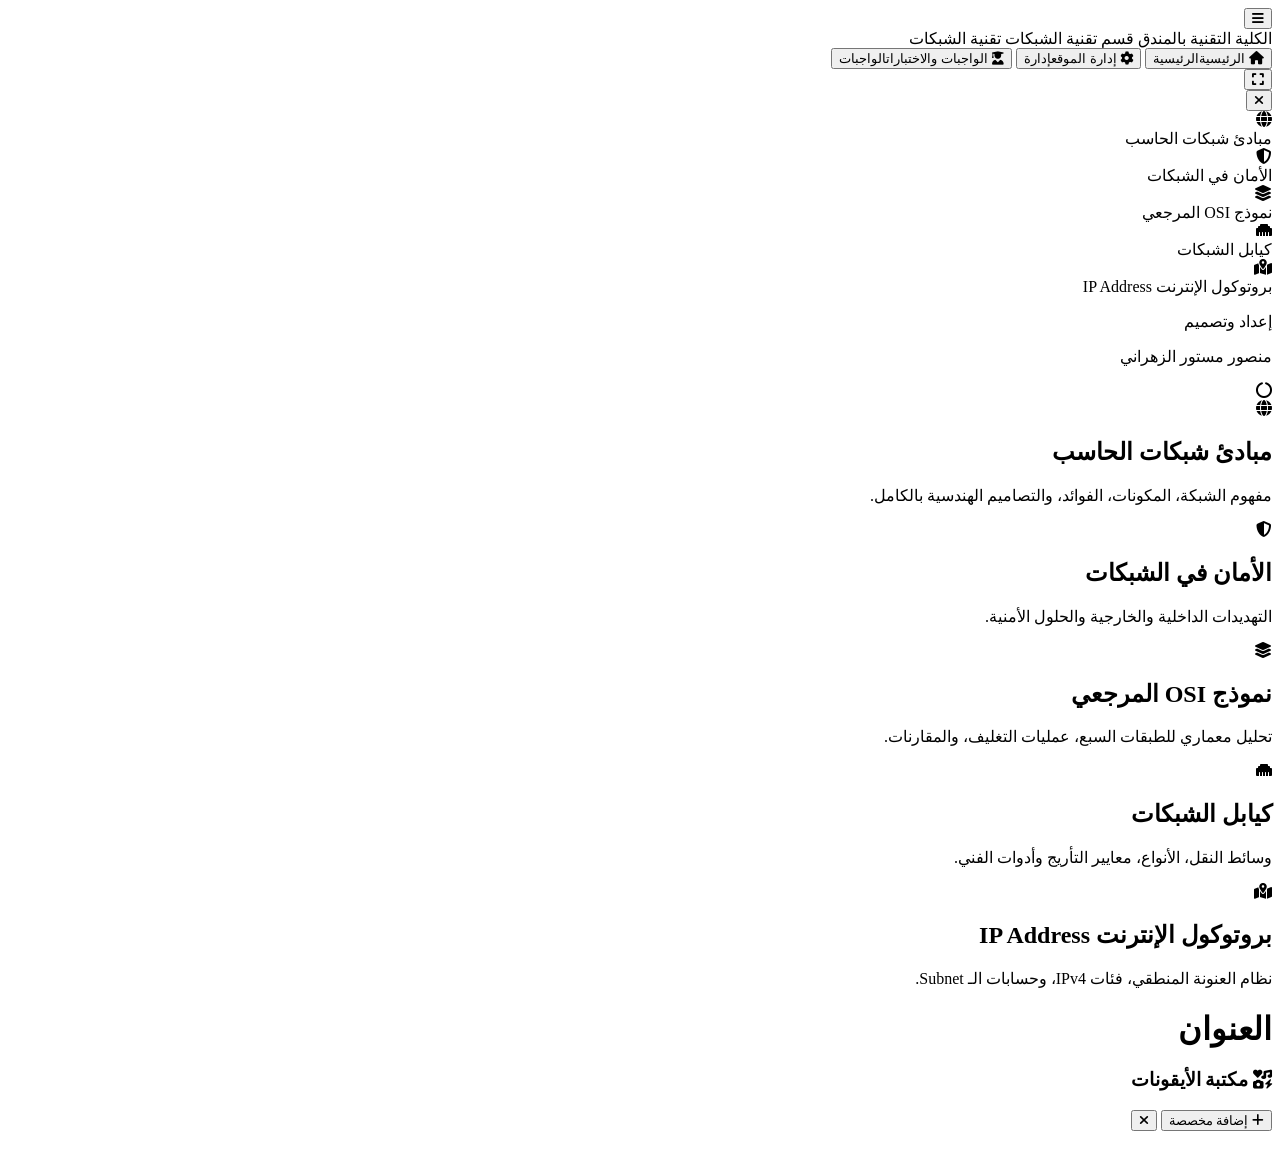
==== commit f52e4589: "Add files via upload" ====
--- a/index.html
+++ b/index.html
@@ -31,11 +31,6 @@
             .sidebar-item { @apply flex items-center gap-3 px-5 py-3 w-full text-right font-black text-tvtcmain rounded-xl transition cursor-pointer border-r-4 border-transparent hover:bg-white/60 hover:text-tvtcdark shadow-sm mb-1; }
             .sidebar-item.active { @apply bg-tvtcmain/90 backdrop-blur-sm text-white border-tvtcdark shadow-md; }
             .sidebar-item.active i { @apply text-white; }
-            .sidebar-item.active .sidebar-icon-box { @apply bg-white/20 text-white border-white/30; }
-            .sidebar-icon-box { @apply w-12 h-12 rounded-xl bg-white/70 flex items-center justify-center text-tvtcmain transition shadow-sm border border-slate-200 flex-shrink-0; }
-            .sidebar-item:hover .sidebar-icon-box { @apply bg-tvtcmain text-white border-tvtcmain; }
-            .sidebar-item.active .sidebar-arrow { @apply rotate-180 opacity-100 text-white; }
-            .sidebar-arrow { @apply transition-transform duration-300; }
             .sub-tab { @apply block w-full text-right px-10 py-2.5 text-sm font-bold text-slate-700 hover:text-tvtcteal transition cursor-pointer hover:bg-white/60 rounded-lg; }
             .sub-tab.active { @apply text-tvtcmain border-r-4 border-tvtcteal bg-white/80 shadow-sm; }
             .btn-primary { @apply w-full bg-tvtcteal hover:bg-tvtcmain text-white font-black py-3 md:py-4 rounded-xl transition shadow-lg shadow-tvtcteal/40 backdrop-blur-sm; }
@@ -108,60 +103,6 @@
         .custom-scrollbar::-webkit-scrollbar-thumb { background: #29b5a8; border-radius: 10px; }
         .custom-scrollbar::-webkit-scrollbar-track { background: rgba(0,0,0,0.05); border-radius: 10px; }
         .mobile-scroll { overflow-y: auto; -webkit-overflow-scrolling: touch; overscroll-behavior-y: contain; }
-
-        /* ===== الأقسام الفرعية في الـ Sidebar ===== */
-        .sidebar-subnav {
-            max-height: 0;
-            overflow: hidden;
-            transition: max-height 0.35s ease, opacity 0.25s ease;
-            opacity: 0;
-            margin-right: 1rem;
-            margin-bottom: 0;
-            border-right: 3px solid rgba(0, 131, 163, 0.2);
-            border-radius: 0 0 1rem 0;
-            background: rgba(255,255,255,0.35);
-        }
-        .sidebar-subnav.open {
-            max-height: 600px;
-            opacity: 1;
-            margin-bottom: 0.5rem;
-        }
-        .sub-item {
-            display: flex;
-            align-items: center;
-            gap: 0.5rem;
-            width: 100%;
-            text-align: right;
-            padding: 0.55rem 1rem 0.55rem 0.75rem;
-            font-size: 0.8rem;
-            font-weight: 700;
-            color: #475569;
-            cursor: pointer;
-            border-radius: 0.5rem;
-            transition: all 0.2s;
-            border-right: 3px solid transparent;
-            text-decoration: none;
-        }
-        .sub-item:hover {
-            color: #00627a;
-            background: rgba(255,255,255,0.7);
-            border-right-color: #29b5a8;
-            padding-right: 1.25rem;
-        }
-        .sub-item.active-sub {
-            color: #004d60;
-            background: rgba(255,255,255,0.85);
-            border-right-color: #00627a;
-            font-weight: 900;
-            box-shadow: 0 2px 8px rgba(0,0,0,0.06);
-        }
-        .sub-item.active-sub .sub-arrow { color: #00627a; }
-        .sub-arrow {
-            font-size: 0.55rem;
-            color: #94a3b8;
-            flex-shrink: 0;
-            transition: color 0.2s;
-        }
     </style>
 </head>
 <body class="text-slate-800 font-sans selection:bg-tvtcteal selection:text-white flex flex-col h-screen site-bg overflow-hidden relative">
@@ -170,6 +111,7 @@
 
     <nav class="bg-gradient-to-r from-tvtcdark via-tvtcmain to-tvtcteal p-3 md:p-4 sticky top-0 z-50 shadow-md flex justify-between items-center shrink-0 w-full">
         <div class="flex items-center gap-2 md:gap-4">
+            <button onclick="document.getElementById('main-sidebar').classList.remove('hidden')" class="lg:hidden text-white hover:text-tvtcaccent text-xl md:text-2xl p-1 transition"><i class="fas fa-bars"></i></button>
             <div class="font-black text-white text-sm md:text-xl flex items-center gap-2 md:gap-3 cursor-pointer hover:opacity-80 transition" onclick="window.goHome()">
                 <img src="tvtc.png" alt="TVTC" class="h-8 md:h-10 bg-white/90 p-1 md:p-1.5 rounded-lg shadow-sm" onerror="this.style.display='none'">
                 <div class="flex flex-col">
@@ -189,142 +131,9 @@
     </nav>
 
     <div class="flex-1 flex h-full overflow-hidden w-full relative">
-        <aside id="main-sidebar" class="w-72 md:w-80 sidebar-bg z-[100] flex-col flex fixed inset-y-0 right-0 lg:static h-[100dvh] lg:h-full flex-shrink-0 transition-transform duration-300">
-            <nav class="flex-1 mobile-scroll p-4 mt-2 pb-24 lg:pb-4" id="sidebar-nav">
-
-                <!-- ====== 1. شبكات الحاسب الآلي ====== -->
-                <div onclick="window.openSection('networks', 0)" class="sidebar-item group" id="side-networks">
-                    <div class="sidebar-icon-box"><i class="fas fa-globe text-lg"></i></div>
-                    <span class="flex-1 text-sm md:text-base">شبكات الحاسب الآلي</span>
-                    <i class="fas fa-chevron-down sidebar-arrow text-xs opacity-50"></i>
-                </div>
-                <div class="sidebar-subnav" id="subnav-networks">
-                    <a onclick="window.openSection('networks', 0)" class="sub-item">
-                        <i class="fas fa-chevron-left sub-arrow"></i>ماهي شبكات الحاسب
-                    </a>
-                    <a onclick="window.openSection('networks', 1)" class="sub-item">
-                        <i class="fas fa-chevron-left sub-arrow"></i>مكونات شبكات الحاسب
-                    </a>
-                    <a onclick="window.openSection('networks', 2)" class="sub-item">
-                        <i class="fas fa-chevron-left sub-arrow"></i>فوائد شبكات الحاسب
-                    </a>
-                    <a onclick="window.openSection('networks', 3)" class="sub-item">
-                        <i class="fas fa-chevron-left sub-arrow"></i>أنواع شبكات الحاسب
-                    </a>
-                </div>
-
-                <!-- ====== 2. الأمان في شبكات الحاسب ====== -->
-                <div onclick="window.openSection('security', 0)" class="sidebar-item group" id="side-security">
-                    <div class="sidebar-icon-box"><i class="fas fa-shield-alt text-lg"></i></div>
-                    <span class="flex-1 text-sm md:text-base">الأمان في شبكات الحاسب</span>
-                    <i class="fas fa-chevron-down sidebar-arrow text-xs opacity-50"></i>
-                </div>
-                <div class="sidebar-subnav" id="subnav-security">
-                    <a onclick="window.openSection('security', 0)" class="sub-item">
-                        <i class="fas fa-chevron-left sub-arrow"></i>مفهوم أمان الشبكات
-                    </a>
-                    <a onclick="window.openSection('security', 1)" class="sub-item">
-                        <i class="fas fa-chevron-left sub-arrow"></i>التهديدات الداخلية للشبكة
-                    </a>
-                    <a onclick="window.openSection('security', 2)" class="sub-item">
-                        <i class="fas fa-chevron-left sub-arrow"></i>التهديدات الخارجية للشبكة
-                    </a>
-                    <a onclick="window.openSection('security', 3)" class="sub-item">
-                        <i class="fas fa-chevron-left sub-arrow"></i>حلول الأمان في الشبكات
-                    </a>
-                </div>
-
-                <!-- ====== 3. نموذج OSI ====== -->
-                <div onclick="window.openSection('osi', 0)" class="sidebar-item group" id="side-osi">
-                    <div class="sidebar-icon-box"><i class="fas fa-layer-group text-lg"></i></div>
-                    <span class="flex-1 text-sm md:text-base">نموذج OSI Model</span>
-                    <i class="fas fa-chevron-down sidebar-arrow text-xs opacity-50"></i>
-                </div>
-                <div class="sidebar-subnav" id="subnav-osi">
-                    <a onclick="window.openSection('osi', 0)" class="sub-item">
-                        <i class="fas fa-chevron-left sub-arrow"></i>ما هو نموذج OSI
-                    </a>
-                    <a onclick="window.openSection('osi', 1)" class="sub-item">
-                        <i class="fas fa-chevron-left sub-arrow"></i>فائدة نموذج OSI
-                    </a>
-                    <a onclick="window.openSection('osi', 2)" class="sub-item">
-                        <i class="fas fa-chevron-left sub-arrow"></i>الهدف من نموذج OSI
-                    </a>
-                    <a onclick="window.openSection('osi', 3)" class="sub-item">
-                        <i class="fas fa-chevron-left sub-arrow"></i>عملية التغليف
-                    </a>
-                    <a onclick="window.openSection('osi', 4)" class="sub-item">
-                        <i class="fas fa-chevron-left sub-arrow"></i>البروتوكول Protocol
-                    </a>
-                    <a onclick="window.openSection('osi', 5)" class="sub-item">
-                        <i class="fas fa-chevron-left sub-arrow"></i>طبقات نموذج OSI
-                    </a>
-                    <a onclick="window.openSection('osi', 6)" class="sub-item">
-                        <i class="fas fa-chevron-left sub-arrow"></i>الفروقات بين TCP/UDP
-                    </a>
-                    <a onclick="window.openSection('osi', 7)" class="sub-item">
-                        <i class="fas fa-chevron-left sub-arrow"></i>الفروقات بين السويتش والراوتر
-                    </a>
-                    <a onclick="window.openSection('osi', 8)" class="sub-item">
-                        <i class="fas fa-chevron-left sub-arrow"></i>نموذج TCP/IP
-                    </a>
-                </div>
-
-                <!-- ====== 4. كيابل الشبكات ====== -->
-                <div onclick="window.openSection('cables', 0)" class="sidebar-item group" id="side-cables">
-                    <div class="sidebar-icon-box"><i class="fas fa-ethernet text-lg"></i></div>
-                    <span class="flex-1 text-sm md:text-base">كيابل الشبكات</span>
-                    <i class="fas fa-chevron-down sidebar-arrow text-xs opacity-50"></i>
-                </div>
-                <div class="sidebar-subnav" id="subnav-cables">
-                    <a onclick="window.openSection('cables', 0)" class="sub-item">
-                        <i class="fas fa-chevron-left sub-arrow"></i>تعريف كيبل الشبكة
-                    </a>
-                    <a onclick="window.openSection('cables', 1)" class="sub-item">
-                        <i class="fas fa-chevron-left sub-arrow"></i>أنواع كيابل الشبكة
-                    </a>
-                    <a onclick="window.openSection('cables', 2)" class="sub-item">
-                        <i class="fas fa-chevron-left sub-arrow"></i>الكيبل المحوري
-                    </a>
-                    <a onclick="window.openSection('cables', 3)" class="sub-item">
-                        <i class="fas fa-chevron-left sub-arrow"></i>الكيبل المزدوج المجدول
-                    </a>
-                    <a onclick="window.openSection('cables', 4)" class="sub-item">
-                        <i class="fas fa-chevron-left sub-arrow"></i>الكيبل الضوئي
-                    </a>
-                    <a onclick="window.openSection('cables', 5)" class="sub-item">
-                        <i class="fas fa-chevron-left sub-arrow"></i>عدد وأدوات كيابل الشبكات
-                    </a>
-                </div>
-
-                <!-- ====== 5. بروتوكول IP ====== -->
-                <div onclick="window.openSection('ip', 0)" class="sidebar-item group" id="side-ip">
-                    <div class="sidebar-icon-box"><i class="fas fa-map-location-dot text-lg"></i></div>
-                    <span class="flex-1 text-sm md:text-base">بروتوكول IP</span>
-                    <i class="fas fa-chevron-down sidebar-arrow text-xs opacity-50"></i>
-                </div>
-                <div class="sidebar-subnav" id="subnav-ip">
-                    <a onclick="window.openSection('ip', 0)" class="sub-item">
-                        <i class="fas fa-chevron-left sub-arrow"></i>تعريف بروتوكول IP
-                    </a>
-                    <a onclick="window.openSection('ip', 1)" class="sub-item">
-                        <i class="fas fa-chevron-left sub-arrow"></i>إصدارات بروتوكول IP
-                    </a>
-                    <a onclick="window.openSection('ip', 2)" class="sub-item">
-                        <i class="fas fa-chevron-left sub-arrow"></i>بروتوكول IPv4
-                    </a>
-                    <a onclick="window.openSection('ip', 3)" class="sub-item">
-                        <i class="fas fa-chevron-left sub-arrow"></i>تدريبات على IPv4
-                    </a>
-                    <a onclick="window.openSection('ip', 4)" class="sub-item">
-                        <i class="fas fa-chevron-left sub-arrow"></i>بروتوكول IPv6
-                    </a>
-                    <a onclick="window.openSection('ip', 5)" class="sub-item">
-                        <i class="fas fa-chevron-left sub-arrow"></i>تدريبات على IPv6
-                    </a>
-                </div>
-
-            </nav>
+        <aside id="main-sidebar" class="w-72 md:w-80 sidebar-bg z-[100] flex-col hidden fixed inset-y-0 right-0 lg:static lg:flex h-[100dvh] lg:h-full flex-shrink-0 transition-transform duration-300">
+            <div class="p-4 flex justify-end lg:hidden shrink-0"><button onclick="document.getElementById('main-sidebar').classList.add('hidden')" class="text-slate-500 hover:text-red-500 text-2xl bg-white/70 w-10 h-10 rounded-xl shadow-sm"><i class="fas fa-times"></i></button></div>
+            <nav class="flex-1 mobile-scroll p-4 space-y-2 mt-2 pb-24 lg:pb-4" id="sidebar-nav"></nav>
             <div class="p-4 md:p-6 border-t border-white/40 bg-white/50 text-center shrink-0">
                 <p class="text-[10px] md:text-xs font-black text-tvtcmain leading-relaxed uppercase tracking-widest mb-1">إعداد وتصميم</p>
                 <p class="text-tvtcdark font-black drop-shadow-sm text-sm md:text-lg">منصور مستور الزهراني</p>
@@ -369,154 +178,69 @@
     <script>
         const CORE_DATA = {
             'networks': {
-                title: 'شبكات الحاسب الآلي (Computer Networks)', icon: 'fa-globe', color: 'tvtcmain', desc: 'ماهية شبكة الحاسب، مكوناتها، فوائدها، وأنواعها.', tabs: ['ماهي شبكة الحاسب', 'مكونات شبكة الحاسب', 'فوائد شبكات الحاسب', 'أنواع شبكات الحاسب'],
+                title: 'مبادئ شبكات الحاسب', icon: 'fa-globe', color: 'tvtcmain', desc: 'مفهوم الشبكة، المكونات، الفوائد، والتصاميم الهندسية بالكامل.', tabs: ['مفهوم الشبكة والفوائد', 'المكونات والوسائط', 'التصاميم الجغرافية والمعمارية'],
                 content: [
-                    `<div class="rich-display glass-card border-t-[8px] border-tvtcmain"><h1>🌐 ماهي شبكة الحاسب؟</h1><p>شبكة الحاسب عبارة عن مجموعة من الحاسبات والأجهزة الأخرى المتصلة مع بعضها البعض حيث يكون لها القدرة على مشاركة عدد كبير من المستخدمين للبيانات (Data) والأجهزة (Hardware) كما تعتبر الشبكة وسيلة اتصال الكتروني بين الأفراد.</p></div>`,
-                    `<div class="rich-display glass-card border-t-[8px] border-tvtcmain"><h1 class="text-center">🖥️ مكونات شبكة الحاسب</h1><p class="font-black text-xl text-center mb-8">تتكون شبكة الحاسب من ثلاث مكونات وهي:</p><div class="cg-container"><div class="cg-card border-t-tvtcmain"><div class="text-5xl mb-3">💻</div><div class="cg-title">1. الأجهزة الطرفية (Clients)</div><p class="cg-desc text-justify">الجهاز الطرفي هو المكان الذي تنشأ منه الرسالة أو المكان الذي يتم استلامها فيه. تنشأ البيانات باستخدام جهاز طرفي، وتتدفق خلال الشبكة، وتصل إلى جهاز طرفي آخر. مثل: كمبيوتر، طابعة.</p></div><div class="cg-card border-t-tvtcdark"><div class="text-5xl mb-3">🔀</div><div class="cg-title">2. الأجهزة الوسيطة</div><p class="cg-desc text-justify">هي الأجهزة المسؤولة عن توجيه الحزم ما بين المرسل والمستقبل. وتقوم الأجهزة الوسيطة بالاتصال البيني بين الأجهزة الطرفية. ومن الأمثلة على هذه الأجهزة: أجهزة التبديل (Switch)، نقاط الوصول اللاسلكية (Access Point)، أجهزة التوجيه (Router)، وجدران الحماية (Firewall).</p></div><div class="cg-card border-t-tvtcteal"><div class="text-5xl mb-3">📡</div><div class="cg-title">3. وسائط الشبكة</div><p class="cg-desc text-justify">يتم نقل الاتصالات عبر الشبكة من خلال وسيط يسمح للرسالة بالانتقال من المصدر إلى الوجهة. وتشمل: Cable (الكابل)، Wireless (اللاسلكي)، Fiber Optic (الألياف الضوئية).</p></div></div></div>`,
-                    `<div class="rich-display glass-card border-t-[8px] border-tvtcmain"><h1 class="text-center">💡 فوائد شبكات الحاسب</h1><div class="cg-container"><div class="cg-card border-t-tvtcmain"><div class="text-5xl mb-3">🖨️</div><div class="cg-title">01. مشاركة موارد الشبكة (Hardware) مثل الطابعة</div></div><div class="cg-card border-t-tvtcteal"><div class="text-5xl mb-3">💻</div><div class="cg-title">02. مشاركة البرمجيات (Software)</div></div><div class="cg-card border-t-purple-500"><div class="text-5xl mb-3">📂</div><div class="cg-title">03. مشاركة الملفات مباشرة بين الأجهزة بدلاً من نقلها عبر البريد الإلكتروني</div></div><div class="cg-card border-t-orange-500 md:col-span-2 lg:col-span-1"><div class="text-5xl mb-3">🎮</div><div class="cg-title">04. ممارسة ألعاب الكمبيوتر الجماعية (Multiplayer) بين أكثر من مستخدم</div></div></div></div>`,
-                    `<div class="rich-display glass-card border-t-[8px] border-tvtcmain"><h1 class="text-center">🌍 أنواع شبكات الحاسب</h1><h2>أولاً: الشبكات من حيث المدى الجغرافي</h2><div class="cg-container"><div class="cg-card border-t-blue-500"><div class="text-4xl mb-2">🏠</div><div class="cg-title text-blue-800">LAN — الشبكة المحلية</div><p class="cg-desc">هي شبكة تربط مجموعة من أجهزة الحاسوب والأجهزة الطرفية داخل منطقة جغرافية محدودة مثل منزل، مكتب، مدرسة أو مؤسسة. تُستخدم لتبادل البيانات ومشاركة الموارد مثل الطابعات والملفات والاتصال بالإنترنت.</p></div><div class="cg-card border-t-teal-500"><div class="text-4xl mb-2">📶</div><div class="cg-title text-teal-800">WLAN — الشبكة المحلية اللاسلكية</div><p class="cg-desc">هي شبكة تستخدم تقنية الاتصال اللاسلكي (Wi-Fi) لربط الأجهزة مثل الحواسيب والهواتف الذكية والطابعات بنقطة وصول (Access Point) أو راوتر، مما يتيح تبادل البيانات والوصول إلى الإنترنت دون الحاجة إلى توصيلات سلكية.</p></div><div class="cg-card border-t-purple-500"><div class="text-4xl mb-2">📱</div><div class="cg-title text-purple-800">PAN — الشبكة الخاصة</div><p class="cg-desc">الشبكة الشخصية (PAN) هي نوع من الشبكات التي تُستخدم لتوصيل الأجهزة القريبة من الشخص، عادةً في نطاق بضعة أمتار. هذه الشبكة تُستخدم لتبادل البيانات بين الأجهزة الشخصية مثل الهواتف الذكية، الأجهزة اللوحية، أجهزة الكمبيوتر المحمولة، والسماعات اللاسلكية.</p></div><div class="cg-card border-t-orange-500"><div class="text-4xl mb-2">🏙️</div><div class="cg-title text-orange-800">MAN — الشبكة المتوسطة</div><p class="cg-desc">وتعني "شبكة الاقليمية". وهي شبكة حاسوبية تربط عدة شبكات محلية (LAN) ضمن نطاق جغرافي متوسط في حدود المنطقة.</p></div><div class="cg-card border-t-rose-500 md:col-span-2"><div class="text-4xl mb-2">🌍</div><div class="cg-title text-rose-800">WAN — الشبكة الواسعة</div><p class="cg-desc">وتعني "شبكة منطقة واسعة". وهي شبكة تربط بين شبكات محلية (LAN) أو شبكات اقليمية (MAN) عبر مسافات جغرافية كبيرة، مثل مدن أو دول أو حتى قارات.</p></div></div><hr class="my-10 border-slate-200"><h2>ثانياً: الشبكات من حيث معمارية الشبكة</h2><div class="grid grid-cols-1 md:grid-cols-2 gap-6 mb-10"><div class="bg-white/70 p-6 rounded-2xl border border-slate-200 shadow-sm"><h3 class="text-tvtcdark mt-0">👥 شبكة نظير إلى نظير (Peer to Peer)</h3><p class="font-bold text-slate-700 m-0">شبكة (Peer-to-Peer) P2P هي بنية شبكية موزعة، حيث تتصل الأجهزة ببعضها مباشرة دون وجود خادم مركزي. كل جهاز يُسمى "نظير"، ويعمل كـ عميل وخادم في نفس الوقت، مما يعني أنه يمكنه إرسال واستقبال البيانات من وإلى الأجهزة الأخرى.</p></div><div class="bg-white/70 p-6 rounded-2xl border border-slate-200 shadow-sm"><h3 class="text-tvtcmain mt-0">🗄️ شبكة العميل والخادم (Client Server)</h3><p class="font-bold text-slate-700 m-0">هي بنية شبكية تعتمد على وجود خادم مركزي يقدم خدمات أو موارد، وعملاء يطلبون هذه الخدمات. يتصل العملاء بالخادم عبر شبكة، ويقوم الخادم بمعالجة الطلبات وإرسال الاستجابات.</p></div></div><h2>ثالثاً: الشبكات حسب التصميم الهندسي (Topologies)</h2><div class="cg-container"><div class="cg-card border-t-tvtcmain"><div class="text-4xl mb-2">➖</div><div class="cg-title">Bus — الشبكة الخطية</div><p class="cg-desc">تُعد الشبكة الخطية (Bus Topology) واحدة من أبسط وأقدم طرق توصيل أجهزة الكمبيوتر في شبكة واحدة. تعتمد فكرتها الأساسية على توصيل جميع الأجهزة بكابل واحد رئيسي يعمل كعمود فقري للشبكة.</p></div><div class="cg-card border-t-tvtcteal"><div class="text-4xl mb-2">⭐</div><div class="cg-title">Star — الشبكة النجمية</div><p class="cg-desc">تعتبر الشبكة النجمية (Star Topology) هي النوع الأكثر شيوعاً واستخداماً في الوقت الحالي، سواء في المنازل أو المكاتب الحديثة. سُميت بهذا الاسم لأن شكل التوصيلات فيها يشبه النجم، حيث تتصل جميع الأجهزة بنقطة مركزية واحدة.</p></div><div class="cg-card border-t-purple-500"><div class="text-4xl mb-2">⭕</div><div class="cg-title">Ring — الشبكة الحلقية</div><p class="cg-desc">الشبكة الحلقية (Ring Topology) تعتمد على توصيل كل جهاز بالجهاز الذي يليه مباشرة، بحيث تتكوّن دائرة مغلقة يمرّ عبرها البيانات بشكل منتظم.</p></div><div class="cg-card border-t-orange-500"><div class="text-4xl mb-2">🕸️</div><div class="cg-title">Mesh — الشبكة المعقدة</div><p class="cg-desc">الشبكة المعقّدة (Mesh Topology) شبكة ترتبط فيها الأجهزة بروابط متعددة، بحيث يمتلك كل جهاز أكثر من مسار للوصول إلى الأجهزة الأخرى.</p></div></div></div>`
+                    `<div class="rich-display glass-card border-t-[6px] border-tvtcteal"><h1>🌐 ماهي شبكة الحاسب؟</h1><p>شبكة الحاسب عبارة عن مجموعة من الحاسبات والأجهزة الأخرى المتصلة مع بعضها البعض حيث يكون لها القدرة على مشاركة عدد كبير من المستخدمين للبيانات والأجهزة كما تعتبر الشبكة وسيلة اتصال الكتروني بين الأفراد.</p><h2 class="text-center mt-8">💡 فوائد شبكات الحاسب</h2><div class="cg-container"><div class="cg-card border-t-tvtcmain"><div class="text-5xl mb-2">💾</div><div class="cg-title">مشاركة البيانات</div><p class="cg-desc">نقل المعلومات والملفات بسرعة فائقة.</p></div><div class="cg-card border-t-tvtcteal"><div class="text-5xl mb-2">🖨️</div><div class="cg-title">مشاركة الموارد</div><p class="cg-desc">تتيح للجميع استخدام الطابعات والماسحات.</p></div><div class="cg-card border-t-purple-500"><div class="text-5xl mb-2">💻</div><div class="cg-title">مشاركة البرمجيات</div><p class="cg-desc">العمل على برامج موحدة على الخادم للجميع.</p></div><div class="cg-card border-t-orange-500"><div class="text-5xl mb-2">📂</div><div class="cg-title">مشاركة الملفات</div><p class="cg-desc">نقل مباشر بين الأجهزة بدلاً من الإيميل.</p></div><div class="cg-card md:col-span-2 border-t-rose-500"><div class="text-5xl mb-2">🎮</div><div class="cg-title !text-rose-700">ألعاب جماعية</div><p class="cg-desc">التفاعل بين أكثر من مستخدم للعب في نفس البيئة.</p></div></div></div>`,
+                    `<div class="rich-display glass-card border-t-[8px] border-tvtcmain"><h1 class="text-center">🖥️ مكونات شبكة الحاسب</h1><div class="cg-container"><div class="cg-card border-t-tvtcmain"><div class="text-5xl mb-2">💻</div><div class="cg-title">الأجهزة الطرفية</div><p class="cg-desc text-justify">هو المكان الذي تنشأ منه الرسالة. تنشأ البيانات باستخدام جهاز طرفي وتتدفق خلال الشبكة وتصل إلى جهاز طرفي آخر. (أجهزة الكمبيوتر، الكاميرات).</p></div><div class="cg-card border-t-tvtcdark"><div class="text-5xl mb-2">🔀</div><div class="cg-title">الأجهزة الوسيطة</div><p class="cg-desc text-justify">تقوم بالاتصال البيني بين الأجهزة الطرفية وتوجيه الحزم واختيار المسار وحماية الشبكة. (المحولات، الموجهات، الجدران النارية).</p></div><div class="cg-card border-t-tvtcteal"><div class="text-5xl mb-2">📡</div><div class="cg-title">وسائط الشبكة</div><p class="cg-desc text-justify">يتم نقل الاتصالات عبر الشبكة من خلال وسيط يسمح للرسالة بالانتقال. وتشمل: الكابلات النحاسية، كابلات الألياف الضوئية، والموجات اللاسلكية.</p></div></div></div>`,
+                    `<div class="rich-display glass-card border-t-[8px] border-tvtcmain"><h2 class="text-center">🌍 الشبكات من حيث المدى الجغرافي</h2><div class="cg-container"><div class="cg-card border-t-blue-500"><div class="text-5xl mb-2">📱</div><div class="cg-title text-blue-800">PAN</div><p class="cg-desc">نطاق أمتار.</p></div><div class="cg-card border-t-emerald-500"><div class="text-5xl mb-2">🏢</div><div class="cg-title text-emerald-800">LAN</div><p class="cg-desc">الشبكة المحلية (مباني).</p></div><div class="cg-card border-t-purple-500"><div class="text-5xl mb-2">🏙️</div><div class="cg-title text-purple-800">MAN</div><p class="cg-desc">الشبكة الإقليمية (مدينة).</p></div><div class="cg-card border-t-orange-500"><div class="text-5xl mb-2">🌍</div><div class="cg-title text-orange-800">WAN</div><p class="cg-desc">الشبكة الواسعة (دول).</p></div></div><hr class="my-10 border-slate-200"><div class="flex flex-wrap gap-8"><div class="flex-1 min-w-[250px]"><h2>🏗️ المعمارية التقنية</h2><div class="bg-white/60 p-6 rounded-2xl mb-4 border border-slate-200"><h3 class="text-tvtcdark mt-0">👥 نظير إلى نظير (P2P)</h3><p class="font-bold m-0 text-slate-700">كل جهاز يسمى "نظير" ويعمل كعميل وخادم.</p></div><div class="bg-white/60 p-6 rounded-2xl border border-slate-200"><h3 class="text-tvtcmain mt-0">🗄️ العميل والخادم (Client/Server)</h3><p class="font-bold m-0 text-slate-700">بنية تعتمد على وجود خادم مركزي يقدم خدمات وموارد.</p></div></div><div class="flex-1 min-w-[250px]"><h2>📐 التصميم الهندسي (Topologies)</h2><div class="grid grid-cols-2 gap-4 text-center"><div class="bg-white/60 p-4 rounded-2xl border border-slate-200"><div class="text-4xl mb-2">➖</div><span class="font-black text-tvtcteal">الخطية (Bus)</span></div><div class="bg-white/60 p-4 rounded-2xl border border-slate-200"><div class="text-4xl mb-2">⭐</div><span class="font-black text-tvtcteal">النجمية (Star)</span></div><div class="bg-white/60 p-4 rounded-2xl border border-slate-200"><div class="text-4xl mb-2">⭕</div><span class="font-black text-tvtcteal">الحلقية (Ring)</span></div><div class="bg-white/60 p-4 rounded-2xl border border-slate-200"><div class="text-4xl mb-2">🕸️</div><span class="font-black text-tvtcteal">المعقدة (Mesh)</span></div></div></div></div></div>`
                 ]
             },
             'security': {
-                title: 'الأمان في شبكات الحاسب', icon: 'fa-shield-alt', color: 'red', desc: 'مفهوم أمان الشبكات، التهديدات الداخلية والخارجية، وحلول الأمان.', tabs: ['مفهوم أمان الشبكات', 'التهديدات الداخلية للشبكة', 'التهديدات الخارجية للشبكة', 'حلول الأمان في الشبكات'],
+                title: 'الأمان في الشبكات', icon: 'fa-shield-alt', color: 'red', desc: 'التهديدات الداخلية والخارجية والحلول الأمنية.', tabs: ['التهديدات والحلول'],
                 content: [
-                    `<div class="rich-display glass-card border-t-[8px] border-red-500"><h1 class="text-red-600">🛡️ مفهوم أمان الشبكات</h1><p class="font-black text-xl text-justify">أمان الشبكات هو مجموعة من السياسات والتقنيات التي تهدف إلى حماية البيانات والأجهزة المتصلة بالشبكة من الوصول غير المصرح به، أو سوء الاستخدام، أو الهجمات.</p><h2 class="text-center mt-10">أهميته</h2><div class="cg-container"><div class="cg-card border-t-tvtcmain"><div class="text-5xl mb-3">🔒</div><div class="cg-title">حماية البيانات الحساسة</div></div><div class="cg-card border-t-tvtcteal"><div class="text-5xl mb-3">⚙️</div><div class="cg-title">ضمان استمرارية العمل</div></div><div class="cg-card border-t-blue-500"><div class="text-5xl mb-3">✅</div><div class="cg-title">تعزيز الثقة في الأنظمة التقنية</div></div><div class="cg-card border-t-orange-500"><div class="text-5xl mb-3">💰</div><div class="cg-title">منع الخسائر المالية</div></div></div></div>`,
-                    `<div class="rich-display glass-card border-t-[8px] border-orange-500"><h1 class="text-orange-600">⚠️ التهديدات الداخلية للشبكة</h1><p class="font-black text-xl text-justify">هي التهديدات التي تأتي من داخل المؤسسة نفسها، سواء بقصد أو بدون قصد.</p><h2 class="mt-8">أمثلة على التهديدات الداخلية:</h2><ul class="list-check"><li><i class="fas fa-circle text-orange-500"></i> موظف يشارك كلمة المرور مع الآخرين</li><li><i class="fas fa-circle text-orange-500"></i> حذف ملفات مهمة عن طريق الخطأ</li><li><i class="fas fa-circle text-orange-500"></i> استخدام أجهزة شخصية غير آمنة داخل الشبكة</li><li><i class="fas fa-circle text-orange-500"></i> موظف غاضب يقوم بتخريب البيانات</li></ul><div class="info-box mt-8 bg-orange-50 border-orange-200"><i class="fas fa-exclamation-triangle info-icon text-orange-200"></i><div class="relative z-10"><h3 class="text-orange-800 mt-0">⚠️ لماذا هي خطيرة؟</h3><p class="font-bold text-orange-900 m-0">لأن أصحابها غالباً يمتلكون صلاحيات وصول واسعة.</p></div></div></div>`,
-                    `<div class="rich-display glass-card border-t-[8px] border-red-500"><h1 class="text-red-600">🥷 التهديدات الخارجية للشبكة</h1><p class="font-black text-xl text-justify">هي التهديدات التي تأتي من خارج حدود الشبكة.</p><h2 class="mt-8">أمثلة على التهديدات الخارجية:</h2><ul class="list-check"><li><i class="fas fa-circle text-red-500"></i> هجمات الاختراق (Hacking)</li><li><i class="fas fa-circle text-red-500"></i> البرمجيات الخبيثة (Malware)</li><li><i class="fas fa-circle text-red-500"></i> هجمات حجب الخدمة (DDoS)</li><li><i class="fas fa-circle text-red-500"></i> التصيّد الإلكتروني (Phishing)</li><li><i class="fas fa-circle text-red-500"></i> استغلال الثغرات الأمنية</li></ul><div class="info-box mt-8 bg-red-50 border-red-200"><i class="fas fa-exclamation-triangle info-icon text-red-200"></i><div class="relative z-10"><h3 class="text-red-800 mt-0">⚠️ خطورتها</h3><p class="font-bold text-red-900 m-0">قد تؤدي إلى سرقة بيانات، تعطيل خدمات، أو ابتزاز مالي.</p></div></div></div>`,
-                    `<div class="rich-display glass-card border-t-[8px] border-emerald-500"><h1 class="text-emerald-700">✅ حلول الأمان في الشبكات</h1><div class="cg-container"><div class="cg-card border-t-rose-500"><div class="text-5xl mb-3">🔥</div><div class="cg-title">الجدران النارية (Firewalls)</div><p class="cg-desc">تعمل كحارس بين الشبكة الداخلية والعالم الخارجي، وتسمح فقط بالاتصالات المصرح بها.</p></div><div class="cg-card border-t-blue-500"><div class="text-5xl mb-3">👁️</div><div class="cg-title">أنظمة كشف ومنع التسلل (IDS/IPS)</div><p class="cg-desc">يكتشف الهجمات IDS. يكتشف ويمنع الهجمات تلقائياً IPS.</p></div><div class="cg-card border-t-purple-500"><div class="text-5xl mb-3">🔑</div><div class="cg-title">التشفير (Encryption)</div><p class="cg-desc">تحويل البيانات إلى صيغة غير مفهومة إلا لمن يملك مفتاح فك التشفير.</p></div><div class="cg-card border-t-tvtcmain"><div class="text-5xl mb-3">🪪</div><div class="cg-title">إدارة الهوية والصلاحيات (Access Control)</div><p class="cg-desc">تحديد من يمكنه الوصول إلى ماذا داخل الشبكة.</p></div><div class="cg-card border-t-orange-500"><div class="text-5xl mb-3">🔧</div><div class="cg-title">تحديث الأنظمة والبرامج</div><p class="cg-desc">سد الثغرات الأمنية باستمرار.</p></div><div class="cg-card border-t-teal-500"><div class="text-5xl mb-3">💾</div><div class="cg-title">النسخ الاحتياطي (Backup)</div><p class="cg-desc">حماية البيانات من الفقدان أو التشفير (مثل هجمات الفدية).</p></div><div class="cg-card border-t-yellow-500 md:col-span-2 lg:col-span-3"><div class="text-5xl mb-3">🎓</div><div class="cg-title">التوعية الأمنية</div><p class="cg-desc">تدريب المستخدمين على: عدم فتح الروابط المشبوهة — استخدام كلمات مرور قوية — الإبلاغ عن أي نشاط غير طبيعي.</p></div></div></div>`
+                    `<div class="rich-display glass-card border-t-[6px] border-red-500"><h1 class="text-red-600">🛡️ التهديدات الأمنية والحلول</h1><div class="flex flex-wrap gap-6 mt-6"><div class="flex-1 min-w-[250px] bg-white/60 p-8 rounded-3xl border border-slate-200"><h2 class="text-orange-600 mt-0 text-center">👔 التهديدات الداخلية</h2><p class="font-bold text-justify m-0">تأتي من داخل المؤسسة نفسها، مثل: مشاركة كلمة المرور، أو التخريب المتعمد من قبل الموظفين.</p></div><div class="flex-1 min-w-[250px] bg-white/60 p-8 rounded-3xl border border-slate-200"><h2 class="text-red-700 mt-0 text-center">🥷 التهديدات الخارجية</h2><p class="font-bold text-justify m-0">تأتي من خارج الشبكة مثل: هجمات حجب الخدمة (DDoS) والفيروسات والاختراق المباشر عبر الإنترنت.</p></div></div><h2 class="text-center mt-12 mb-6">✅ الترسانة التقنية والحلول</h2><div class="cg-container"><div class="cg-card border-t-rose-500"><div class="text-5xl mb-2">🔥</div><div class="cg-title text-rose-800">الجدران النارية (Firewalls)</div></div><div class="cg-card border-t-blue-500"><div class="text-5xl mb-2">👁️</div><div class="cg-title text-blue-800">كشف ومنع التسلل (IDS/IPS)</div></div><div class="cg-card border-t-purple-500"><div class="text-5xl mb-2">🔑</div><div class="cg-title text-purple-800">التشفير (Encryption)</div></div><div class="cg-card border-t-emerald-500"><div class="text-5xl mb-2">🪪</div><div class="cg-title text-emerald-800">إدارة الصلاحيات</div></div><div class="cg-card border-t-orange-500"><div class="text-5xl mb-2">💾</div><div class="cg-title text-orange-800">النسخ الاحتياطي (Backup)</div></div><div class="cg-card border-t-yellow-500"><div class="text-5xl mb-2">🎓</div><div class="cg-title text-yellow-800">التوعية الأمنية</div></div></div></div>`
                 ]
             },
             'osi': {
-                title: 'نموذج OSI (OSI Model)', icon: 'fa-layer-group', color: 'tvtcteal', desc: 'ما هو نموذج OSI، فائدته، الهدف منه، عملية التغليف، البروتوكولات، والطبقات السبع.', tabs: ['ما هو نموذج OSI', 'فائدة نموذج OSI', 'الهدف من نموذج OSI', 'عملية التغليف', 'البروتوكول Protocol', 'طبقات نموذج OSI', 'الفروقات بين TCP/UDP', 'الفروقات بين السويتش والراوتر', 'نموذج TCP/IP'],
+                title: 'نموذج OSI المرجعي', icon: 'fa-layer-group', color: 'tvtcteal', desc: 'تحليل معماري للطبقات السبع، عمليات التغليف، والمقارنات.', tabs: ['المرجع والطبقات السبع', 'التغليف وأنواع الاتصال', 'مقارنات بروتوكولات وأجهزة'],
                 content: [
-                    `<div class="rich-display glass-card border-t-[8px] border-tvtcteal"><h1>📚 ما هو نموذج OSI؟</h1><p class="font-black text-xl text-justify">OSI : هو مراحل تكون البيانات ونقلها من الجهاز المرسل (Source device) إلى الجهاز المستقبل (Destination device).</p><p class="font-bold text-lg text-justify">المرجع وضعته المنظمة الدولية للمعايير (ISO) سنة 1983 برقم 7498، ليكون نموذج نظري موثوق لبروتوكولات الاتصالات بين شبكات الحاسب.</p><p class="font-bold text-lg text-justify">وظائف الاتصال والتنظيم حسب مرجع أو إس آي (OSI) مقسمة على سبع طبقات (Layers) مختلفة.</p></div>`,
-                    `<div class="rich-display glass-card border-t-[8px] border-tvtcteal"><h1>💡 فائدة فهم OSI Layers</h1><ul class="list-check"><li><i class="fas fa-check-circle text-tvtcteal"></i> تستطيع فهم وحل المشاكل Troubleshooting للشبكات.</li><li><i class="fas fa-check-circle text-tvtcteal"></i> معرفة كيفية تكوين البيانات وما هو شكلها في كل مرحلة Encapsulations.</li><li><i class="fas fa-check-circle text-tvtcteal"></i> تفيد بمعرفة النقاط الحساسة في الشبكات واخذ الحذر منه وكيفية تشفير البيانات وفك التشفير.</li><li><i class="fas fa-check-circle text-tvtcteal"></i> معرفة كل جهاز في أية طبقة يعمل مثل HUB والراوتر والسويتش وجهاز الكمبيوتر.</li></ul></div>`,
-                    `<div class="rich-display glass-card border-t-[8px] border-tvtcteal"><h1>🎯 الهدف من نموذج OSI</h1><p class="font-black text-xl">هو فهم عملية ارسال واستقبال البيانات عبر الشبكة.</p></div>`,
-                    `<div class="rich-display glass-card border-t-[8px] border-tvtcmain"><h1>📦 عملية التغليف (Encapsulation)</h1><p class="font-bold text-lg text-justify">تسمى العملية التي تضيف فيها البروتوكولات الترويسات والتذييل على البيانات بعملية تغليف البيانات (Encapsulation)، هذا ما يحدث في عملية الارسال. أما في عملية الاستقبال تسمى عملية فك تغليف البيانات (De-Encapsulation).</p><div class="osi-wrapper custom-scrollbar mt-8"><div class="osi-arrows"><div class="osi-arrow-down"><div class="osi-text-vertical text-purple-700"><span>تغليف</span><br>ENCAPSULATION</div><div class="w-1 bg-purple-700 flex-grow my-1"></div><div style="border-left: 8px solid transparent; border-right: 8px solid transparent; border-top: 12px solid #7e22ce;"></div></div><div class="osi-arrow-up"><div style="border-left: 8px solid transparent; border-right: 8px solid transparent; border-bottom: 12px solid #16a34a;"></div><div class="w-1 bg-emerald-600 flex-grow my-1"></div><div class="osi-text-vertical text-emerald-600"><span>فك التغليف</span><br>DECAPSULATION</div></div></div><table class="osi-table-new"><thead><tr><th>Layer</th><th></th><th>الطبقة</th><th>نوع البيانات</th><th>الوصف</th></tr></thead><tbody><tr class="l7-row"><td>7</td><td><div class="osi-icon-box"><i class="fas fa-globe"></i></div></td><td>طبقة التطبيقات (Application Layer)</td><td>DATA</td><td>بيانات التطبيق</td></tr><tr class="l6-row"><td>6</td><td><div class="osi-icon-box"><i class="fas fa-file-code"></i></div></td><td>طبقة التقديم (Presentation Layer)</td><td>DATA</td><td>بيانات التطبيق</td></tr><tr class="l5-row"><td>5</td><td><div class="osi-icon-box"><i class="fas fa-handshake"></i></div></td><td>طبقة الجلسة (Session Layer)</td><td>DATA</td><td>بيانات التطبيق</td></tr><tr class="l4-row"><td>4</td><td><div class="osi-icon-box"><i class="fas fa-box-open"></i></div></td><td>طبقة النقل (Transport Layer)</td><td>Segment</td><td>بيانات التطبيق + ترويسة النقل</td></tr><tr class="l3-row"><td>3</td><td><div class="osi-icon-box"><i class="fas fa-project-diagram"></i></div></td><td>طبقة الشبكة (Network Layer)</td><td>Packet</td><td>بيانات التطبيق + ترويسة النقل + ترويسة الشبكة</td></tr><tr class="l2-row"><td>2</td><td><div class="osi-icon-box"><i class="fas fa-link"></i></div></td><td>طبقة ربط البيانات (Data Link Layer)</td><td>Frame</td><td>رأس الاطار + بيانات التطبيق + ترويسة النقل + ترويسة الشبكة + تذييل الاطار</td></tr><tr class="l1-row"><td>1</td><td><div class="osi-icon-box text-[8px] leading-tight"><span>10111</span><span>01010</span></div></td><td>الطبقة الفيزيائية (Physical Layer)</td><td>Bits</td><td>1100011100</td></tr></tbody></table></div></div>`,
-                    `<div class="rich-display glass-card border-t-[8px] border-tvtcteal"><h1>🔗 ما هو البروتوكول (Protocol)؟</h1><p class="font-bold text-lg text-justify">عبارة عن مجموعة القواعد التي تحدد كيف يمكن لأجهزة الكمبيوتر أن تتفاهم مع بعضها عبر الشبكة التي تتواجد عليها.</p><p class="font-bold text-lg text-justify">مجموعة من الأكواد البرمجية كتبت (برمجت) لتسهيل عملية التخاطب بين أجهزة الكمبيوتر في الشبكة.</p></div>`,
-                    `<div class="rich-display glass-card border-t-[8px] border-tvtcteal"><h1>📊 طبقات نموذج OSI السبع</h1><div class="osi-wrapper custom-scrollbar"><div class="osi-arrows"><div class="osi-arrow-down"><div class="osi-text-vertical text-purple-700"><span>تغليف</span><br>ENCAPSULATION</div><div class="w-1 bg-purple-700 flex-grow my-1"></div><div style="border-left: 8px solid transparent; border-right: 8px solid transparent; border-top: 12px solid #7e22ce;"></div></div><div class="osi-arrow-up"><div style="border-left: 8px solid transparent; border-right: 8px solid transparent; border-bottom: 12px solid #16a34a;"></div><div class="w-1 bg-emerald-600 flex-grow my-1"></div><div class="osi-text-vertical text-emerald-600"><span>فك التغليف</span><br>DECAPSULATION</div></div></div><table class="osi-table-new"><thead><tr><th>Layer</th><th></th><th>LAYERS / الطبقات</th><th>نوع البيانات</th><th>وظائف الطبقات</th><th>Protocols</th><th>أجهزة الطبقة</th></tr></thead><tbody><tr class="l7-row"><td>7</td><td><div class="osi-icon-box"><i class="fas fa-globe"></i></div></td><td><div>طبقة التطبيقات</div><div class="font-mono text-xs">APPLICATION</div></td><td>DATA</td><td><div>هذه الطبقة مسؤولة عن التطبيقات التي نستخدمها لارسال رسالة باستخدام الشبكات مثل: WhatsApp, Snapchat, Telegram, Gmail, icloud</div></td><td>HTTP, SMTP<br>FTP</td><td class="text-2xl">-</td></tr><tr class="l6-row"><td>6</td><td><div class="osi-icon-box"><i class="fas fa-file-code"></i></div></td><td><div>طبقة التقديم</div><div class="font-mono text-xs">PRESENTATION</div></td><td>DATA</td><td><div>هذه الطبقة مسؤولة عن تهيئة البيانات والتفريق ما بين كل نوع من البيانات وفي هذه الطبقة يتم العمل على اخذ كل امتداد على حسب نوع البيانات مثل النصوص والصور والفيديو والملفات المضغوطة. وتقوم هذه الطبقة بعمل تشفير وفك التشفير للبيانات. البروتوكولات: JPEG (بروتوكول ضغط الصور) - HTML (بروتوكول نقل النص المُتشعّب)</div></td><td>HTML<br>JPEG</td><td class="text-2xl">-</td></tr><tr class="l5-row"><td>5</td><td><div class="osi-icon-box"><i class="fas fa-handshake"></i></div></td><td><div>طبقة الجلسة</div><div class="font-mono text-xs">SESSION</div></td><td>DATA</td><td><div>هي الطبقة المسؤولة عن جلسة العمل وعن ادارة وفتح واغلاق الاتصال ما بين المرسل والمستقبل. تحدد نوع الاتصال Simplex و Half duplex و Full duplex. البروتوكولات: NFS (بروتوكول مشاركة الملفات بين الخوادم وأجهزة سطح المكتب) - SQL (بروتوكول قواعد البيانات)</div></td><td>NFS<br>SQL</td><td class="text-2xl">-</td></tr><tr class="l4-row"><td>4</td><td><div class="osi-icon-box"><i class="fas fa-box-open"></i></div></td><td><div>طبقة النقل</div><div class="font-mono text-xs">TRANSPORT</div></td><td>Segment</td><td><div>هذه الطبقة المسؤولة عن تحديد نوع البيانات المرسلة والمستقبلة وبعد ذلك تقوم بتحديد نوع البروتوكول المناسب للبيانات في عملية إرسال ونقل البيانات. البروتوكولات: TCP (يستخدم في نقل البيانات المهمة مثل رفع الملفات أو تحميل الملفات، يتأكد من وصول البيانات بشكل كامل) - UDP (يستخدم في نقل ملفات الصوت والفيديو، لا يهتم في توصيل البيانات بشكل كامل)</div></td><td>TCP<br>UDP</td><td class="text-2xl">-</td></tr><tr class="l3-row"><td>3</td><td><div class="osi-icon-box"><i class="fas fa-project-diagram"></i></div></td><td><div>طبقة الشبكة</div><div class="font-mono text-xs">NETWORK</div></td><td>Packet</td><td><div>بعد نزول البيانات على شكل Segment من طبقة النقل تقوم طبقة الشبكة بتغليفها إلى Packet مع إضافة عنوان (IP) المرسل والمستقبل. يحدد مسار الـ Packet الذي سيتم نقل البيانات إليه ويسمى التوجيه (Routing). أهم الأجهزة المستخدمة في هذه الطبقة: الراوتر ROUTER</div></td><td>IPv4, IPv6<br>OSPF, RIP</td><td><div><i class="fas fa-route text-2xl"></i></div><div class="text-[10px]">Routers</div></td></tr><tr class="l2-row"><td>2</td><td><div class="osi-icon-box"><i class="fas fa-link"></i></div></td><td><div>طبقة ربط البيانات</div><div class="font-mono text-xs">DATA LINK</div></td><td>Frame</td><td><div>تقوم بتقسيم البيانات إلى أجزاء أصغر تسمى Frames وتضيف إليها أجزاء الرأس Header والذيل Trailer والتي تحتوي على معلومات تحكم للتأكد من خلو الـ Frames من أي أخطاء. تستخدم هذه الطبقة عنواناً لكل جهاز في الشبكة يمكن من خلاله التعرف على الجهاز ويسمى العنوان المادي أو الفيزيائي MAC Address. أهم جهاز في هذه الطبقة: السويتش SWITCH</div></td><td>MAC Address<br>Wi-Fi</td><td><div><i class="fas fa-network-wired text-2xl"></i></div><div class="text-[10px]">Switches</div></td></tr><tr class="l1-row"><td>1</td><td><div class="osi-icon-box text-[8px] leading-tight"><span>10111</span><span>01010</span><span>10111</span></div></td><td><div>الطبقة الفيزيائية</div><div class="font-mono text-xs">PHYSICAL</div></td><td>Bits</td><td><div>في حالة الارسال والاستقبال: في هذه المرحلة يتم تحويل البيانات من فريم (Frame) إلى اشارات كهربائية (BITS) ويقوم بهذه الوظيفة كرت الشبكة وبعد الانتهاء من هذه العملية تسلم لكابل الشبكة المتصل في كرت الشبكة وبعده ستبحر البيانات في عالم الشبكة للوصول إلى الجهاز المطلوب. أما في الاستقبال فتقوم بالعملية العكسية.</div></td><td>Ethernet<br>802.11</td><td><div><i class="fas fa-plug text-2xl"></i></div><div class="text-[10px]">Cables, NICs</div></td></tr></tbody></table></div></div>`,
-                    `<div class="rich-display glass-card border-t-[8px] border-blue-500"><h1>⚖️ الفروقات بين TCP و UDP</h1><div class="overflow-x-auto mt-8"><table class="modern-table"><thead><tr><th>الفروق</th><th>TCP</th><th>UDP</th></tr></thead><tbody><tr><td>حجم الـ Header</td><td>20 bytes</td><td>8 bytes</td></tr><tr><td>السرعة</td><td>أبطئ من بروتوكول UDP</td><td>أسرع من بروتوكول TCP</td></tr><tr><td>التحقق من الأخطاء</td><td class="text-emerald-600 font-black">نعم</td><td class="text-red-500 font-black">لا</td></tr><tr><td>ترتيب أجزاء الرسالة</td><td class="text-emerald-600 font-black">نعم</td><td class="text-red-500 font-black">لا</td></tr><tr><td>الاستخدام</td><td>تحميل الملفات</td><td>مشاهدة الفيديو</td></tr></tbody></table></div></div>`,
-                    `<div class="rich-display glass-card border-t-[8px] border-tvtcmain"><h1>🔄 الفروقات بين السويتش والراوتر (SWITCH vs ROUTER)</h1><h2 class="mt-8">ما هو جهاز الراوتر (ROUTER)؟</h2><p class="font-bold text-lg text-justify">هو عبارة عن جهاز وسيط يقوم بعملية توجيه الرسائل (packets) بين الأجهزة المتصلة به، ويعتمد جهاز الراوتر على بروتوكول IP اعتماداً كلياً في عملية توجيه الرسائل (packets).</p><h2>تعريف جهاز السويتش</h2><p class="font-bold text-lg text-justify">هو عبارة عن جهاز وسيط يقوم بربط أجهزة الحاسب مع بعضها البعض، وذلك باستقبال وتحويل الرسالة (frame) ويعتمد اعتماداً كلياً على جدول العناوين الفيزيائية (Mac Address Table).</p><div class="overflow-x-auto mt-8"><table class="modern-table"><thead><tr><th>الراوتر ROUTER</th><th>السويتش SWITCH</th></tr></thead><tbody><tr><td>يعمل على الطبقة الثالثة (طبقة الشبكة/ network layer)</td><td>يعمل على الطبقة الثانية (ربط البيانات/ data link layer)</td></tr><tr><td>تسمى الرسالة الموجهة من قبل الراوتر بـ (packet)</td><td>تسمى الرسالة المحولة من قبل السويتش بـ (frame)</td></tr><tr><td>يستخدم في الشبكات الواسعة (WAN)</td><td>يستخدم في الشبكات المحلية (LAN)</td></tr><tr><td>يوجد به منافذ من نوع ايثرنت تصل إلى 4 منافذ</td><td>يوجد به منافذ من نوع ايثرنت بعدد 24 أو 48 منفذ</td></tr><tr><td>يعتمد اعتماداً كلياً على بروتوكول يسمى IP Address</td><td>يعتمد اعتماداً كلياً على جدول العناوين الفيزيائية MAC Address</td></tr><tr><td>يوجد به منافذ من نوع سيريال</td><td>لا يوجد به منافذ سيريال</td></tr></tbody></table></div></div>`,
-                    `<div class="rich-display glass-card border-t-[8px] border-tvtcteal"><h1>🌐 نموذج TCP/IP</h1><p class="font-bold text-lg text-justify">نموذج TCP/IP هو النموذج العملي المستخدم فعلياً في شبكات الإنترنت، وهو مبني على نفس مفهوم الطبقات في OSI ولكن بشكل مبسط.</p><div class="osi-wrapper custom-scrollbar mt-8"><table class="osi-table-new"><thead><tr><th>طبقات TCP/IP</th><th>تقابل طبقات OSI</th></tr></thead><tbody><tr class="l7-row"><td>طبقة التطبيقات (Application)</td><td>الطبقات 7 + 6 + 5 (التطبيقات، التقديم، الجلسة)</td></tr><tr class="l4-row"><td>طبقة النقل (Transport)</td><td>الطبقة 4 (طبقة النقل)</td></tr><tr class="l3-row"><td>طبقة الإنترنت (Internet)</td><td>الطبقة 3 (طبقة الشبكة)</td></tr><tr class="l1-row"><td>طبقة الوصول للشبكة (Network Access)</td><td>الطبقتان 2 + 1 (ربط البيانات والفيزيائية)</td></tr></tbody></table></div></div>`
+                    `<div class="rich-display glass-card border-t-[8px] border-tvtcteal"><div class="bg-gradient-to-l from-[#004d60] to-[#0083a3] rounded-[2rem] p-8 md:p-10 mb-10 shadow-lg relative overflow-hidden text-white"><i class="fas fa-layer-group absolute -left-10 -bottom-10 text-[10rem] opacity-10"></i><h1 class="text-white border-none mt-0 mb-2 text-3xl md:text-5xl font-black drop-shadow-md">📚 نموذج OSI المرجعي</h1><p class="text-[#4bd5c9] font-mono tracking-widest text-xs md:text-sm mb-6 uppercase">The 7 Layers of the OSI Model</p><p class="text-base md:text-lg font-bold leading-relaxed max-w-4xl">هو مراحل تكوّن البيانات ونقلها من الجهاز المرسل <span class="bg-white/20 px-2 py-1 rounded text-sm font-mono mx-1">Source</span> إلى الجهاز المستقبل <span class="bg-white/20 px-2 py-1 rounded text-sm font-mono mx-1">Destination</span>. وضعته المنظمة الدولية للمعايير (ISO) ليكون نموذجاً نظرياً موثوقاً للاتصالات مقسم لـ 7 طبقات.</p></div><h2 class="text-center text-[#004d60] mb-8 border-none">💡 لماذا ندرس ونفهم طبقات OSI؟</h2><div class="grid grid-cols-1 md:grid-cols-2 gap-4 md:gap-6 mb-12"><div class="info-box border-tvtcteal"><i class="fas fa-tools info-icon text-tvtcteal"></i><h4 class="font-black text-slate-800 text-lg m-0 mb-1">اكتشاف الأعطال</h4><p class="text-sm font-bold text-slate-600 m-0">تسهيل فهم وحل المشاكل المعقدة للشبكات (Troubleshooting).</p></div><div class="info-box border-tvtcmain"><i class="fas fa-microscope info-icon text-tvtcmain"></i><h4 class="font-black text-slate-800 text-lg m-0 mb-1">تتبع البيانات</h4><p class="text-sm font-bold text-slate-600 m-0">معرفة كيفية تكوين البيانات وما هو شكلها الفعلي في كل مرحلة.</p></div><div class="info-box border-red-500"><i class="fas fa-shield-alt info-icon text-red-500"></i><h4 class="font-black text-slate-800 text-lg m-0 mb-1">أمن المعلومات</h4><p class="text-sm font-bold text-slate-600 m-0">معرفة النقاط الحساسة وكيفية تشفير وفك البيانات أثناء النقل.</p></div><div class="info-box border-emerald-500"><i class="fas fa-server info-icon text-emerald-500"></i><h4 class="font-black text-slate-800 text-lg m-0 mb-1">تصنيف الأجهزة</h4><p class="text-sm font-bold text-slate-600 m-0">معرفة كل جهاز في أية طبقة يعمل (مثل الراوتر والسويتش).</p></div></div><div class="osi-wrapper custom-scrollbar"><div class="osi-arrows"><div class="osi-arrow-down"><div class="osi-text-vertical text-purple-700"><span>تغليف</span><br>ENCAPSULATION</div><div class="w-1 bg-purple-700 flex-grow my-1"></div><div style="border-left: 8px solid transparent; border-right: 8px solid transparent; border-top: 12px solid #7e22ce;"></div></div><div class="osi-arrow-up"><div style="border-left: 8px solid transparent; border-right: 8px solid transparent; border-bottom: 12px solid #16a34a;"></div><div class="w-1 bg-emerald-600 flex-grow my-1"></div><div class="osi-text-vertical text-emerald-600"><span>فك التغليف</span><br>DECAPSULATION</div></div></div><table class="osi-table-new"><thead><tr><th>Layer</th><th></th><th>LAYERS / الطبقات</th><th>نوع البيانات</th><th>وظائف الطبقات</th><th>Protocols</th><th>أجهزة الطبقة</th></tr></thead><tbody><tr class="l7-row"><td>7</td><td><div class="osi-icon-box"><i class="fas fa-globe"></i></div></td><td><div>طبقة التطبيقات</div><div class="font-mono text-xs">APPLICATION</div></td><td>DATA</td><td><div>تطبيقات الشبكة</div><div class="font-mono text-[10px] text-slate-500">WhatsApp - Snapchat - Telegram</div></td><td>HTTP, SMTP<br>FTP</td><td class="text-2xl">-</td></tr><tr class="l6-row"><td>6</td><td><div class="osi-icon-box"><i class="fas fa-file-code"></i></div></td><td><div>طبقة العرض</div><div class="font-mono text-xs">PRESENTATION</div></td><td>DATA</td><td><div class="font-mono text-[10px] text-slate-500">Formatting, Encryption, Compression</div><div>تنسيق البيانات، التشفير، الضغط</div></td><td>HTML<br>JPEG</td><td class="text-2xl">-</td></tr><tr class="l5-row"><td>5</td><td><div class="osi-icon-box"><i class="fas fa-handshake"></i></div></td><td><div>طبقة الجلسة</div><div class="font-mono text-xs">SESSION</div></td><td>DATA</td><td><div class="font-mono text-[10px] text-slate-500">Establishment, maintenance, termination</div><div>إنشاء الجلسات، صيانة، إنهاؤها</div></td><td>NFS<br>SQL</td><td class="text-2xl">-</td></tr><tr class="l4-row"><td>4</td><td><div class="osi-icon-box"><i class="fas fa-box-open"></i></div></td><td><div>طبقة النقل</div><div class="font-mono text-xs">TRANSPORT</div></td><td>Segment</td><td><div class="font-mono text-[10px] text-slate-500">protocol TCP/UDP, Data type</div><div>تحديد نوع البيانات، والبروتوكول المستخدم</div></td><td>TCP<br>UDP</td><td class="text-2xl">-</td></tr><tr class="l3-row"><td>3</td><td><div class="osi-icon-box"><i class="fas fa-project-diagram"></i></div></td><td><div>طبقة الشبكة</div><div class="font-mono text-xs">NETWORK</div></td><td>Packet</td><td><div class="font-mono text-[10px] text-slate-500">Routing, IP Addressing</div><div>التوجيه، العنونة المنطقية IP</div></td><td>IP Address<br>OSPF</td><td><div><i class="fas fa-route text-2xl"></i></div><div class="text-[10px]">Routers</div></td></tr><tr class="l2-row"><td>2</td><td><div class="osi-icon-box"><i class="fas fa-link"></i></div></td><td><div>طبقة ربط البيانات</div><div class="font-mono text-xs">DATA LINK</div></td><td>Frame</td><td><div class="font-mono text-[10px] text-slate-500">Physical Addressing (MAC), Error Detection</div><div>العنونة المادية MAC، كشف الأخطاء</div></td><td>MAC Address<br>Wi-Fi</td><td><div><i class="fas fa-network-wired text-2xl"></i></div><div class="text-[10px]">Switches</div></td></tr><tr class="l1-row"><td>1</td><td><div class="osi-icon-box text-[8px] leading-tight"><span>10111</span><span>01010</span><span>10111</span></div></td><td><div>الطبقة الفيزيائية</div><div class="font-mono text-xs">PHYSICAL</div></td><td>Bits</td><td><div class="font-mono text-[10px] text-slate-500">Cabling, Connector Types</div><div>الكابلات، أنواع الموصلات</div></td><td>Ethernet<br>802.11</td><td><div><i class="fas fa-plug text-2xl"></i></div><div class="text-[10px]">Cables, NICs</div></td></tr></tbody></table></div></div>`,
+                    `<div class="rich-display glass-card border-t-[8px] border-tvtcmain"><div class="grid grid-cols-1 md:grid-cols-2 gap-6 md:gap-8 mb-12 mt-4"><div class="info-box border-blue-200"><i class="fas fa-scroll info-icon text-blue-500"></i><div class="text-blue-500 text-5xl mb-6 drop-shadow-sm"><i class="fas fa-scroll"></i></div><h2 class="text-slate-800 border-none mt-0">ما هو البروتوكول؟ <span class="text-sm font-mono text-slate-400 uppercase">(Protocol)</span></h2><p class="font-bold text-slate-600 m-0">مجموعة من الأكواد البرمجية والقواعد المتفق عليها التي تحدد كيف يمكن لأجهزة الكمبيوتر أن تتفاهم مع بعضها عبر الشبكة، لتسهيل وتنظيم عملية التخاطب.</p></div><div class="info-box border-emerald-200"><i class="fas fa-box-open info-icon text-emerald-500"></i><div class="text-emerald-500 text-5xl mb-6 drop-shadow-sm"><i class="fas fa-box-open"></i></div><h2 class="text-slate-800 border-none mt-0">تغليف البيانات <span class="text-sm font-mono text-slate-400 uppercase">(Encapsulation)</span></h2><p class="font-bold text-slate-600 text-sm mb-4">العملية التي تضيف فيها البروتوكولات الترويسات (Header) والتذييل (Trailer) على البيانات.</p><ul class="list-check"><li><i class="fas fa-arrow-down"></i> <span class="text-emerald-700">في الإرسال:</span> تغليف نزولاً للطبقة الأولى.</li><li><i class="fas fa-arrow-up text-purple-600"></i> <span class="text-purple-700">في الاستقبال:</span> فك التغليف صعوداً للطبقة السابعة.</li></ul></div></div><h2 class="text-center text-tvtcdark border-t border-slate-200 pt-10 border-none">أنواع الاتصالات في طبقة الجلسة</h2><p class="text-center text-slate-500 font-bold mb-8">كيفية تدفق البيانات بين الأطراف</p><div class="grid grid-cols-1 md:grid-cols-3 gap-5"><div class="info-box text-center hover:border-tvtcteal"><div class="w-16 h-16 mx-auto bg-slate-100 text-slate-600 rounded-2xl flex items-center justify-center text-2xl mb-6 group-hover:bg-tvtcteal group-hover:text-white transition-colors"><i class="fas fa-long-arrow-alt-right"></i></div><h3 class="border-none m-0 mb-3">Simplex</h3><p class="text-sm font-bold text-slate-600">إرسال في اتجاه واحد فقط دائماً.<br><span class="badge-light text-tvtcmain">مثل: الراديو والتلفزيون</span></p></div><div class="info-box text-center hover:border-tvtcteal"><div class="w-16 h-16 mx-auto bg-slate-100 text-slate-600 rounded-2xl flex items-center justify-center text-2xl mb-6 group-hover:bg-tvtcteal group-hover:text-white transition-colors"><i class="fas fa-exchange-alt"></i></div><h3 class="border-none m-0 mb-3">Half Duplex</h3><p class="text-sm font-bold text-slate-600">إرسال واستقبال ولكن ليس في نفس الوقت.<br><span class="badge-light text-tvtcmain">مثل: أجهزة اللاسلكي</span></p></div><div class="info-box text-center hover:border-tvtcteal"><div class="w-16 h-16 mx-auto bg-slate-100 text-slate-600 rounded-2xl flex items-center justify-center text-2xl mb-6 group-hover:bg-tvtcteal group-hover:text-white transition-colors"><i class="fas fa-arrows-alt-h"></i></div><h3 class="border-none m-0 mb-3">Full Duplex</h3><p class="text-sm font-bold text-slate-600">استقبال وإرسال في نفس الوقت.<br><span class="badge-light text-tvtcmain">مثل: الجوال والإنترنت</span></p></div></div></div>`,
                     `<div class="rich-display glass-card border-t-[8px] border-tvtcmain"><h1 class="text-center text-tvtcdark border-none mb-10">المقارنة بين الراوتر والسويتش باحترافية</h1><div class="grid grid-cols-[1fr_auto_1fr] gap-3 md:gap-6 items-center max-w-5xl mx-auto text-xs md:text-base relative z-0"><div class="absolute top-10 bottom-10 left-1/2 w-1 bg-slate-200 transform -translate-x-1/2 z-[-1] rounded-full"></div><div class="text-center z-10 bg-white p-2 rounded-2xl"><div class="w-16 h-16 md:w-20 md:h-20 mx-auto bg-emerald-100 text-emerald-600 rounded-full flex items-center justify-center text-3xl md:text-4xl mb-3 shadow-sm border-4 border-white"><i class="fas fa-route"></i></div><h2 class="text-emerald-700 m-0 uppercase border-none">الراوتر</h2></div><div class="z-10 w-[80px] md:w-[120px]"></div><div class="text-center z-10 bg-white p-2 rounded-2xl"><div class="w-16 h-16 md:w-20 md:h-20 mx-auto bg-orange-100 text-orange-600 rounded-full flex items-center justify-center text-3xl md:text-4xl mb-3 shadow-sm border-4 border-white"><i class="fas fa-network-wired"></i></div><h2 class="text-orange-700 m-0 uppercase border-none">السويتش</h2></div><div class="bg-emerald-50 p-4 md:p-6 rounded-2xl border border-emerald-100 text-center md:text-left text-emerald-900 font-bold shadow-sm z-10 hover:-translate-y-1 transition-transform">ربط شبكات مختلفة ومتباعدة</div><div class="bg-white text-slate-800 font-black px-3 py-2 md:px-6 md:py-3 rounded-xl border-2 border-slate-200 text-center shadow-md whitespace-nowrap z-20 mx-[-15px] md:mx-[-25px]">الوظيفة الرئيسية</div><div class="bg-orange-50 p-4 md:p-6 rounded-2xl border border-orange-100 text-center md:text-right text-orange-900 font-bold shadow-sm z-10 hover:-translate-y-1 transition-transform">ربط أجهزة داخل نفس الشبكة</div><div class="bg-emerald-50 p-4 md:p-6 rounded-2xl border border-emerald-100 text-center md:text-left text-emerald-900 font-bold shadow-sm z-10 hover:-translate-y-1 transition-transform">الطبقة الثالثة <span class="bg-emerald-200 text-emerald-800 px-2 py-0.5 rounded text-xs ml-1">L3</span><br><span class="text-emerald-700 text-sm">(Network Layer)</span></div><div class="bg-white text-slate-800 font-black px-3 py-2 md:px-6 md:py-3 rounded-xl border-2 border-slate-200 text-center shadow-md whitespace-nowrap z-20 mx-[-15px] md:mx-[-25px]">طبقة OSI</div><div class="bg-orange-50 p-4 md:p-6 rounded-2xl border border-orange-100 text-center md:text-right text-orange-900 font-bold shadow-sm z-10 hover:-translate-y-1 transition-transform"><span class="bg-orange-200 text-orange-800 px-2 py-0.5 rounded text-xs mr-1">L2</span> الطبقة الثانية<br><span class="text-orange-700 text-sm">(Data Link Layer)</span></div><div class="bg-emerald-50 p-4 md:p-6 rounded-2xl border border-emerald-100 text-center md:text-left text-emerald-900 font-bold shadow-sm z-10 hover:-translate-y-1 transition-transform">يعتمد على <span class="text-emerald-700 font-black">IP Address</span></div><div class="bg-white text-slate-800 font-black px-3 py-2 md:px-6 md:py-3 rounded-xl border-2 border-slate-200 text-center shadow-md whitespace-nowrap z-20 mx-[-15px] md:mx-[-25px]">العنونة</div><div class="bg-orange-50 p-4 md:p-6 rounded-2xl border border-orange-100 text-center md:text-right text-orange-900 font-bold shadow-sm z-10 hover:-translate-y-1 transition-transform">يعتمد على <span class="text-orange-700 font-black">MAC Address</span></div><div class="bg-emerald-50 p-4 md:p-6 rounded-2xl border border-emerald-100 text-center md:text-left text-emerald-900 font-bold shadow-sm z-10 hover:-translate-y-1 transition-transform">حزم البيانات <span class="text-emerald-700 font-black">(Packets)</span></div><div class="bg-white text-slate-800 font-black px-3 py-2 md:px-6 md:py-3 rounded-xl border-2 border-slate-200 text-center shadow-md whitespace-nowrap z-20 mx-[-15px] md:mx-[-25px]">البيانات</div><div class="bg-orange-50 p-4 md:p-6 rounded-2xl border border-orange-100 text-center md:text-right text-orange-900 font-bold shadow-sm z-10 hover:-translate-y-1 transition-transform">إطارات البيانات <span class="text-orange-700 font-black">(Frames)</span></div><div class="bg-emerald-50 p-4 md:p-6 rounded-2xl border border-emerald-100 text-center md:text-left text-emerald-900 font-bold shadow-sm z-10 hover:-translate-y-1 transition-transform">جدول التوجيه <span class="text-emerald-700 font-black mb-1 block">(Routing Table)</span><span class="badge-light text-emerald-600 border-none bg-emerald-100">يحدد أفضل مسار</span></div><div class="bg-white text-slate-800 font-black px-3 py-2 md:px-6 md:py-3 rounded-xl border-2 border-slate-200 text-center shadow-md whitespace-nowrap z-20 mx-[-15px] md:mx-[-25px]">القرار</div><div class="bg-orange-50 p-4 md:p-6 rounded-2xl border border-orange-100 text-center md:text-right text-orange-900 font-bold shadow-sm z-10 hover:-translate-y-1 transition-transform">جدول الماك <span class="text-orange-700 font-black mb-1 block">(MAC Table)</span><span class="badge-light text-orange-600 border-none bg-orange-100">يوجّه للمنفذ الصحيح</span></div><div class="bg-emerald-50 p-4 md:p-6 rounded-2xl border border-emerald-100 text-center md:text-left text-emerald-900 font-bold shadow-sm z-10 hover:-translate-y-1 transition-transform flex items-center justify-end gap-2"><span>الاتصال بالإنترنت</span><i class="fas fa-globe text-emerald-500 text-2xl"></i></div><div class="bg-white text-slate-800 font-black px-3 py-2 md:px-6 md:py-3 rounded-xl border-2 border-slate-200 text-center shadow-md whitespace-nowrap z-20 mx-[-15px] md:mx-[-25px]">مثال</div><div class="bg-orange-50 p-4 md:p-6 rounded-2xl border border-orange-100 text-center md:text-right text-orange-900 font-bold shadow-sm z-10 hover:-translate-y-1 transition-transform flex items-center justify-start gap-2"><i class="fas fa-network-wired text-orange-500 text-2xl"></i><span>توسيع عدد المنافذ</span></div></div></div><h2 class="text-center text-tvtcmain mt-16 border-none">الفروق بين TCP و UDP (في طبقة النقل)</h2><div class="overflow-x-auto"><table class="modern-table"><thead><tr><th>وجه المقارنة</th><th>بروتوكول TCP</th><th class="text-yellow-200">بروتوكول UDP</th></tr></thead><tbody><tr><td>حجم الـ Header</td><td>20 bytes</td><td>8 bytes</td></tr><tr><td>السرعة</td><td>أبطأ</td><td>أسرع</td></tr><tr><td>التحقق من الأخطاء وترتيب الأجزاء</td><td class="text-emerald-600 font-black">نعم</td><td class="text-red-500 font-black">لا</td></tr><tr><td>الاستخدام الشائع</td><td>تحميل الملفات، التصفح، الإيميل</td><td>البث المرئي، ألعاب الأونلاين المباشرة</td></tr></tbody></table></div></div>`
                 ]
             },
             'cables': {
-                title: 'كيابل الشبكات (Networking Cables)', icon: 'fa-ethernet', color: 'tvtcmain', desc: 'تعريف كيبل الشبكة، أنواعه، الكيبل المحوري، المزدوج المجدول، الضوئي، وأدوات الكيابل.', tabs: ['تعريف كيبل الشبكة', 'أنواع كيابل الشبكة', 'الكيبل المحوري', 'الكيبل المزدوج المجدول', 'الكيبل الضوئي', 'عدد وأدوات كيابل الشبكات'],
+                title: 'كيابل الشبكات', icon: 'fa-ethernet', color: 'tvtcmain', desc: 'وسائط النقل، الأنواع، معايير التأريج وأدوات الفني.', tabs: ['الكيابل النحاسية (المحورية والمجدولة)', 'طرق التوصيل وأدوات الشبكة', 'الألياف الضوئية (Fiber Optic)'],
                 content: [
-                    `<div class="rich-display glass-card border-t-[8px] border-tvtcmain"><h1>🔌 تعريف كيبل الشبكة</h1><p class="font-bold text-xl text-justify">الكابل هو الذي تنتقل من خلاله البيانات والمعلومات من حاسب إلى أخرى في الشبكة أو من شبكة إلى شبكة أخرى.</p></div>`,
-                    `<div class="rich-display glass-card border-t-[8px] border-tvtcmain"><h1>📋 أنواع كيابل الشبكة</h1><p class="font-bold text-xl">أنواع كبلات الشبكات:</p><ul class="list-check"><li><i class="fas fa-check-circle text-tvtcteal"></i> كابل محوري Coaxial Cable.</li><li><i class="fas fa-check-circle text-tvtcteal"></i> كابل مزدوج مجدول Twisted Pair Cable.</li><li><i class="fas fa-check-circle text-tvtcteal"></i> كابل ضوئي Fiber Optic Cable.</li></ul></div>`,
-                    `<div class="rich-display glass-card border-t-[8px] border-tvtcmain"><h1>🔵 الكيبل المحوري (Coaxial Cable)</h1><p class="font-bold text-xl text-justify">الكابل المحوري هو أحد أنواع الكابلات المستخدمة في الشبكات. يتكون من: موصل نحاسي في المنتصف، عازل بالاستيك، وقاء نحاسي مجدول، والغلاف الخارجي.</p><h2 class="mt-8">موصلات متعددة المحور:</h2><ul class="list-check"><li><i class="fas fa-circle text-tvtcmain"></i> BNC</li><li><i class="fas fa-circle text-tvtcmain"></i> النوع N</li><li><i class="fas fa-circle text-tvtcmain"></i> النوع F</li></ul></div>`,
-                    `<div class="rich-display glass-card border-t-[8px] border-tvtcmain"><h1>🔶 الكيبل المزدوج المجدول (Twisted Pair Cable)</h1><p class="font-bold text-xl text-justify">يتكون هذا النوع من الاسلاك من عدد من الأزواج الملفوفة على بعضها وهذا الالتفاف يعمل على تقليل التشويش أو التداخل الكهرومغناطيسي نوعاً ما.</p><h2 class="mt-8">وينقسم هذا النوع إلى قسمين:</h2><div class="grid grid-cols-1 md:grid-cols-2 gap-6 mt-4"><div class="bg-white/70 p-6 rounded-2xl border border-slate-200 shadow-sm"><h3 class="text-tvtcmain mt-0">1. الكابل المزدوج المجدول المحمي (STP) Shielded Twisted Pair</h3><p class="font-bold text-slate-700 m-0">وهو عبارة عن أزواج من الأسلاك الملتوية محمية بطبقة من القصدير ثم بغلاف بلاستيكي خارجي.</p></div><div class="bg-white/70 p-6 rounded-2xl border border-slate-200 shadow-sm"><h3 class="text-tvtcmain mt-0">2. الكابل المزدوج المجدول الغير محمي (UTP) Unshielded Twisted Pair</h3><p class="font-bold text-slate-700 m-0">وهو يتكون من أسلاك ملتوية داخل غطاء بلاستيكي بسيط.</p></div></div><h2 class="mt-8">فئات كابل UTP:</h2><p class="font-bold text-lg">يصنف كابل الـ UTP إلى 6 فئات مشهورة هي: Cat1, Cat2, Cat3, Cat4, Cat5, Cat6, Cat7 and Cat 7A</p><h2 class="mt-8">أنواع التوصيل في الكابل STP وUTP:</h2><ul class="list-check"><li><i class="fas fa-circle text-tvtcmain"></i> التوصيل المتناظر (Straight-through cable) وهو يستخدم لتوصيل أجهزة مختلفة مثل كمبيوتر مع سويتش.</li><li><i class="fas fa-circle text-tvtcteal"></i> التوصيل العكسي (Crossover cable) وهو يستخدم لتوصيل أجهزة متشابهة مثل سويتش مع سويتش.</li></ul><p class="font-bold text-lg mt-6">هناك نظامان مختلفان لأسلاك المزدوجة المجدولة، يُطلق عليهما: T568A وT568B. تستخدم الكابلات STP وUTP مشبك من نوع RJ-45.</p></div>`,
-                    `<div class="rich-display glass-card border-t-[8px] border-orange-500"><h1 class="text-orange-600">💡 الكيبل الضوئي (Fiber Optic Cable)</h1><p class="font-bold text-xl text-justify">الألياف الضوئية يمكن أن تقسم بصفة عامة إلى نوعين أساسيين:</p><div class="grid grid-cols-1 md:grid-cols-2 gap-6 mt-6 mb-8"><div class="bg-blue-50 p-6 rounded-2xl border border-blue-200 shadow-sm"><h3 class="text-blue-900 mt-0">1. الألياف أحادية الوضع (SMF) single mode fiber</h3><p class="font-bold text-blue-800 m-0">تستخدم تقنية ليزر لإرسال أشعة ضوء أحادية ويصل مداها إلى مئات الكيلومترات.</p></div><div class="bg-orange-50 p-6 rounded-2xl border border-orange-200 shadow-sm"><h3 class="text-orange-900 mt-0">2. الألياف متعددة الأوضاع (MMF) multi-mode fibers</h3><p class="font-bold text-orange-800 m-0">تستخدم مؤشرات LED لإرسال إشارات ضوء متعددة ويصل مداها إلى 550 متراً.</p></div></div><h2>مميزات الألياف البصرية:</h2><ul class="list-check"><li><i class="fas fa-check-circle text-emerald-500"></i> سريعة جداً في نقل البيانات.</li><li><i class="fas fa-check-circle text-emerald-500"></i> معدل انخفاض الإشارات منخفضة بشكل كبير مهما كان طول السلك.</li><li><i class="fas fa-check-circle text-emerald-500"></i> منيع ضد التداخل الكهرومغناطيسي التي تؤدي إلى تشويش الإشارات.</li><li><i class="fas fa-check-circle text-emerald-500"></i> يمكن تمديد عدة ألياف بصرية بداخل كابل واحد مما يسهل عملية التركيب.</li><li><i class="fas fa-check-circle text-emerald-500"></i> لا تتأثر بالماء بل أصبح الدول تستخدمها لتوصيل الانترنت بين المحيطات.</li></ul><div class="info-box mt-6 bg-red-50 border-red-200"><i class="fas fa-exclamation-triangle info-icon text-red-200"></i><div class="relative z-10"><h3 class="text-red-800 mt-0">العيب الوحيد</h3><p class="font-bold text-red-900 m-0">هو أنها صعبة التركيب والصيانة لأنها تعتمد على الزجاج.</p></div></div></div>`,
-                    `<div class="rich-display glass-card border-t-[8px] border-tvtcmain"><h1>🛠️ أدوات تستخدم لتصنيع كيابل الشبكة (Network cables tools)</h1><div class="cg-container"><div class="cg-card border-t-tvtcmain"><div class="text-5xl mb-3">🔌</div><div class="cg-title">RG45</div><p class="cg-desc">المشبك المستخدم مع كابلات STP وUTP.</p></div><div class="cg-card border-t-blue-500"><div class="text-5xl mb-3">🔧</div><div class="cg-title">COMPRESSION/CRIMPING TOOL</div><p class="cg-desc">أداة تستخدم لتثبيت قطعة RG45 على الكيبل.</p></div><div class="cg-card border-t-green-500"><div class="text-5xl mb-3">📡</div><div class="cg-title">CABLE TESTER</div><p class="cg-desc">جهاز اختبار الكيبل.</p></div><div class="cg-card border-t-yellow-500"><div class="text-5xl mb-3">✂️</div><div class="cg-title">STRIPPER</div><p class="cg-desc">أداة إزالة الأسلاك.</p></div><div class="cg-card border-t-orange-500 md:col-span-2 lg:col-span-1"><div class="text-5xl mb-3">🔆</div><div class="cg-title">FIBER OPTIC TOOL</div><p class="cg-desc">أداة تستخدم لتصنيع كيبل الفايبر.</p></div></div></div>`
+                    `<div class="rich-display glass-card border-t-[8px] border-blue-500"><div class="text-center mb-10 border-b border-slate-200 pb-6"><h1 class="text-3xl md:text-5xl font-black text-[#004d60] mb-4">أنواع الكابلات في الشبكات</h1><p class="text-lg font-bold text-slate-600 max-w-3xl mx-auto bg-slate-50 p-4 rounded-xl border border-slate-200 shadow-inner mb-12">الكابل هو الوسيط الذي تنتقل من خلاله البيانات والمعلومات من حاسب إلى آخر في الشبكة أو من شبكة إلى شبكة أخرى.</p></div><div class="grid grid-cols-1 md:grid-cols-2 gap-8 mb-12"><div class="info-box border-slate-200 !p-0"><div class="bg-slate-800 text-white p-4 text-center"><h3 class="text-cyan-400 m-0 border-none">1. الكابل المحوري</h3><p class="font-mono text-sm text-slate-400 m-0 uppercase">Coaxial Cable</p></div><div class="p-6"><div class="flex flex-wrap justify-center gap-2 mb-6"><span class="badge-light">الغلاف الخارجي</span><span class="badge-light">وقاء نحاسي مجدول</span><span class="badge-light">عازل بلاستيك</span><span class="badge-light !bg-orange-100 !text-orange-700 !border-orange-300">موصل نحاسي</span></div><h4 class="text-center text-tvtcdark font-black border-b border-slate-100 pb-2 mb-4">موصلات متحدة المحور</h4><div class="flex justify-around"><div class="w-12 h-12 bg-slate-100 rounded-full flex items-center justify-center font-black border-2 border-slate-300 shadow-inner">BNC</div><div class="w-12 h-12 bg-slate-100 rounded-full flex items-center justify-center font-black border-2 border-slate-300 shadow-inner">N</div><div class="w-12 h-12 bg-slate-100 rounded-full flex items-center justify-center font-black border-2 border-slate-300 shadow-inner">F</div></div></div></div><div class="info-box border-blue-200 !p-0"><div class="bg-blue-600 text-white p-4 text-center"><h3 class="text-white m-0 border-none">2. الكابل المزدوج المجدول</h3><p class="font-mono text-sm text-blue-200 m-0 uppercase">Twisted Pair Cable</p></div><div class="p-6"><p class="text-center font-bold text-sm text-slate-700 mb-6">أزواج ملفوفة لتقليل التشويش والتداخل الكهرومغناطيسي.</p><div class="grid grid-cols-2 gap-4"><div class="bg-blue-50 p-4 rounded-xl border border-blue-200 text-center shadow-inner"><div class="font-black text-blue-800 text-lg">STP</div><p class="text-xs font-bold text-blue-600 m-0">محمي (Shielded)<br>أزواج ملتوية محمية بطبقة قصدير ثم غلاف بلاستيكي.</p></div><div class="bg-slate-50 p-4 rounded-xl border border-slate-200 text-center shadow-inner"><div class="font-black text-slate-800 text-lg">UTP</div><p class="text-xs font-bold text-slate-600 m-0">غير محمي (Unshielded)<br>أسلاك ملتوية داخل غطاء بلاستيكي بسيط.</p></div></div></div></div></div><h2 class="text-center text-blue-800 border-none mt-16 mb-6">فئات الكابل المزدوج المجدول (UTP Categories)</h2><div class="overflow-x-auto"><table class="modern-table"><thead><tr><th>الفئة (Category)</th><th>سرعة نقل البيانات</th><th>أقصى طول</th><th>الاستخدام الشهير (Application)</th></tr></thead><tbody><tr><td class="text-blue-700 font-black">CAT 1</td><td>Up to 1 Mbps</td><td class="text-slate-400">-</td><td>Old Telephone Cable (أسلاك الهاتف القديمة)</td></tr><tr><td class="text-blue-700 font-black">CAT 2</td><td>Up to 4 Mbps</td><td class="text-slate-400">-</td><td>Token Ring Networks</td></tr><tr><td class="text-blue-700 font-black">CAT 3</td><td>Up to 10 Mbps</td><td class="text-emerald-600 font-black">100m</td><td>Token Ring & 10BASE-T Ethernet</td></tr><tr><td class="text-blue-700 font-black">CAT 4</td><td>Up to 16 Mbps</td><td class="text-emerald-600 font-black">100m</td><td>Token Ring Networks</td></tr><tr><td class="text-blue-700 font-black">CAT 5</td><td>Up to 100 Mbps</td><td class="text-emerald-600 font-black">100m</td><td>Ethernet, FastEthernet, Token Ring</td></tr><tr><td class="text-blue-700 font-black">CAT 5e</td><td>Up to 1 Gbps</td><td class="text-emerald-600 font-black">100m</td><td>Ethernet, FastEthernet, Gigabit Ethernet</td></tr><tr><td class="text-blue-700 font-black">CAT 6</td><td>Up to 10 Gbps</td><td class="text-emerald-600 font-black">100m</td><td>GigabitEthernet, 10G Ethernet <span class="text-[10px] text-red-500 block">(لمسافة 55 متر)</span></td></tr><tr><td class="text-blue-700 font-black">CAT 6a</td><td>Up to 10 Gbps</td><td class="text-emerald-600 font-black">100m</td><td>GigabitEthernet, 10G Ethernet <span class="text-[10px] text-red-500 block">(لمسافة 55 متر)</span></td></tr><tr><td class="text-blue-700 font-black">CAT 7</td><td>Up to 10 Gbps</td><td class="text-emerald-600 font-black">100m</td><td>GigabitEthernet, 10G Ethernet <span class="text-[10px] text-emerald-600 block">(لمسافة 100 متر)</span></td></tr></tbody></table></div></div>`,
+                    `<div class="rich-display glass-card border-t-[8px] border-purple-500"><div class="text-center mb-10 border-b border-slate-200 pb-6"><h1 class="text-3xl md:text-5xl font-black text-purple-900 mb-4">أنواع التوصيل والأدوات الفنية</h1><p class="text-lg font-bold text-slate-600 max-w-3xl mx-auto m-0">معايير التأريج وتجهيز الكيابل وبنية الشبكات الأساسية</p></div><div class="bg-slate-50 border border-slate-200 rounded-[2rem] p-6 mb-12 text-center shadow-sm"><h3 class="text-slate-800 mt-0 mb-6 border-none">أنظمة الترتيب لأسلاك المزدوج المجدول (داخل RJ-45)</h3><div class="flex justify-center gap-6"><span class="bg-white font-black text-purple-700 px-8 py-3 rounded-xl border-2 border-purple-200 shadow-sm text-2xl tracking-widest">T568A</span><span class="bg-white font-black text-purple-700 px-8 py-3 rounded-xl border-2 border-purple-200 shadow-sm text-2xl tracking-widest">T568B</span></div></div><div class="grid grid-cols-1 md:grid-cols-2 gap-6 mb-16"><div class="info-box border-t-4 border-blue-500"><div class="absolute -right-4 -top-4 text-blue-50 text-8xl -z-10"><i class="fas fa-align-justify"></i></div><h2 class="text-blue-700 mt-0 mb-2 border-none">1. التوصيل المتناظر</h2><p class="font-mono text-sm text-slate-400 uppercase mb-4">Straight-through Cable</p><p class="text-slate-700 font-bold mb-6">يستخدم نفس ترتيب الألوان تماماً في الطرفين.</p><div class="bg-blue-50 p-4 rounded-xl border border-blue-100"><p class="font-black text-blue-900 text-sm mb-3 m-0"><i class="fas fa-info-circle ml-1"></i> لربط أجهزة (مختلفة) في طبيعة عملها:</p><div class="flex flex-col gap-2"><span class="bg-white text-blue-800 font-bold px-4 py-2 rounded-lg text-sm shadow-sm flex items-center justify-between border border-blue-100"><span>كمبيوتر</span> <i class="fas fa-link text-blue-300"></i> <span>سويتش</span></span><span class="bg-white text-blue-800 font-bold px-4 py-2 rounded-lg text-sm shadow-sm flex items-center justify-between border border-blue-100"><span>راوتر</span> <i class="fas fa-link text-blue-300"></i> <span>سويتش</span></span></div></div></div><div class="info-box border-t-4 border-orange-500"><div class="absolute -right-4 -top-4 text-orange-50 text-8xl -z-10"><i class="fas fa-random"></i></div><h2 class="text-orange-700 mt-0 mb-2 border-none">2. التوصيل العكسي</h2><p class="font-mono text-sm text-slate-400 uppercase mb-4">Crossover Cable</p><p class="text-slate-700 font-bold mb-6">يتم عكس أزواج الإرسال والاستقبال بين طرفي الكابل (1 بـ 3، و 2 بـ 6).</p><div class="bg-orange-50 p-4 rounded-xl border border-orange-100"><p class="font-black text-orange-900 text-sm mb-3 m-0"><i class="fas fa-info-circle ml-1"></i> لربط أجهزة (متشابهة) في طبيعة عملها:</p><div class="flex flex-col gap-2"><span class="bg-white text-orange-800 font-bold px-4 py-2 rounded-lg text-sm shadow-sm flex items-center justify-between border border-orange-100"><span>سويتش</span> <i class="fas fa-link text-orange-300"></i> <span>سويتش</span></span><span class="bg-white text-orange-800 font-bold px-4 py-2 rounded-lg text-sm shadow-sm flex items-center justify-between border border-orange-100"><span>كمبيوتر</span> <i class="fas fa-link text-orange-300"></i> <span>كمبيوتر</span></span><span class="bg-white text-orange-800 font-bold px-4 py-2 rounded-lg text-sm shadow-sm flex items-center justify-between border border-orange-100"><span>راوتر</span> <i class="fas fa-link text-orange-300"></i> <span>راوتر</span></span></div></div></div></div><h2 class="text-center text-purple-900 border-none mb-8"><i class="fas fa-toolbox text-purple-400 ml-2"></i> أدوات تصنيع وفحص الكيابل</h2><div class="grid grid-cols-2 lg:grid-cols-4 gap-4"><div class="info-box text-center p-6"><div class="text-4xl text-slate-700 mb-4"><i class="fas fa-cut"></i></div><h4 class="font-black text-slate-800 text-lg m-0 mb-2">أداة التعرية</h4><p class="text-xs font-bold text-slate-500 font-mono uppercase m-0 mb-3">Stripper</p><p class="text-[11px] font-bold text-slate-600 bg-slate-50 p-2 rounded-lg border border-slate-100 m-0">لإزالة الغلاف البلاستيكي الخارجي للأسلاك.</p></div><div class="info-box text-center p-6"><div class="text-4xl text-tvtcmain mb-4"><i class="fas fa-compress-arrows-alt"></i></div><h4 class="font-black text-slate-800 text-lg m-0 mb-2">أداة الكبس</h4><p class="text-xs font-bold text-slate-500 font-mono uppercase m-0 mb-3">Crimping Tool</p><p class="text-[11px] font-bold text-slate-600 bg-slate-50 p-2 rounded-lg border border-slate-100 m-0">لتثبيت قطعة RJ-45 على الكيبل النحاسي.</p></div><div class="info-box text-center p-6"><div class="text-4xl text-emerald-600 mb-4"><i class="fas fa-tablet-alt"></i></div><h4 class="font-black text-slate-800 text-lg m-0 mb-2">جهاز الفحص</h4><p class="text-xs font-bold text-slate-500 font-mono uppercase m-0 mb-3">Cable Tester</p><p class="text-[11px] font-bold text-slate-600 bg-slate-50 p-2 rounded-lg border border-slate-100 m-0">للتأكد من سلامة توصيل الأطراف الثمانية.</p></div><div class="info-box text-center p-6"><div class="text-4xl text-orange-500 mb-4"><i class="fas fa-fire"></i></div><h4 class="font-black text-slate-800 text-lg m-0 mb-2">أداة الفايبر</h4><p class="text-xs font-bold text-slate-500 font-mono uppercase m-0 mb-3">Fiber Optic Tool</p><p class="text-[11px] font-bold text-slate-600 bg-slate-50 p-2 rounded-lg border border-slate-100 m-0">لتجهيز وقص ولحام أسلاك الزجاج الرقيقة.</p></div></div></div>`,
+                    `<div class="rich-display glass-card border-t-[8px] border-orange-500"><div class="text-center mb-10 border-b border-slate-200 pb-6"><h1 class="text-orange-600 border-none mb-4">3. الألياف الضوئية (Fiber Optic)</h1><p class="text-lg font-bold text-slate-600 max-w-3xl mx-auto bg-orange-50 p-4 rounded-xl border border-orange-200 shadow-inner">تنقسم الألياف الضوئية بصفة عامة إلى نوعين أساسيين بناءً على مسار الضوء بداخل الزجاج (القلب Core / الغلاف Cladding).</p></div><div class="grid grid-cols-1 md:grid-cols-2 gap-8 mb-12"><div class="info-box bg-gradient-to-br from-white to-blue-50 border-blue-200 !p-8"><i class="fas fa-magic info-icon text-blue-100 !text-[10rem] rotate-45"></i><div class="relative z-10"><div class="badge-light !bg-blue-600 !text-white !px-4 !py-1 !rounded-full !mb-4 !text-sm uppercase tracking-widest shadow-sm">1. Single Mode</div><h3 class="text-blue-900 mt-0 mb-6 border-none">الألياف أحادية الوضع</h3><ul class="list-check text-blue-800 m-0 pr-0 text-base"><li><i class="fas fa-check-circle text-blue-500"></i> تستخدم تقنية <span class="bg-blue-200 px-2 py-0.5 rounded text-blue-900 mx-1">ليزر</span> لإرسال أشعة ضوء أحادية.</li><li><i class="fas fa-check-circle text-blue-500"></i> القلب الزجاجي (Core) رقيق جداً (حوالي 9 ميكرون).</li><li><i class="fas fa-check-circle text-blue-500"></i> يصل مداها إلى <span class="bg-blue-200 px-2 py-0.5 rounded text-blue-900 mx-1">مئات الكيلومترات</span> (40km وأكثر).</li></ul></div></div><div class="info-box bg-gradient-to-br from-white to-orange-50 border-orange-200 !p-8"><i class="fas fa-water info-icon text-orange-100 !text-[10rem] rotate-45"></i><div class="relative z-10"><div class="badge-light !bg-orange-500 !text-white !px-4 !py-1 !rounded-full !mb-4 !text-sm uppercase tracking-widest shadow-sm">2. Multi-Mode</div><h3 class="text-orange-900 mt-0 mb-6 border-none">الألياف متعددة الأوضاع</h3><ul class="list-check text-orange-800 m-0 pr-0 text-base"><li><i class="fas fa-check-circle text-orange-500"></i> تستخدم مؤشرات <span class="bg-orange-200 px-2 py-0.5 rounded text-orange-900 mx-1">LED</span> لإرسال إشارات ضوء متعددة.</li><li><i class="fas fa-check-circle text-orange-500"></i> القلب الزجاجي أوسع (50 أو 62.5 ميكرون).</li><li><i class="fas fa-check-circle text-orange-500"></i> مسافات أقصر داخل المباني (يصل إلى 550 متراً).</li></ul></div></div></div><div class="grid grid-cols-1 lg:grid-cols-3 gap-6"><div class="lg:col-span-2 info-box bg-emerald-50 border-emerald-200 !p-8"><h3 class="text-emerald-800 border-b border-emerald-200 pb-4 mb-6 mt-0"><i class="fas fa-star text-emerald-500 ml-2"></i> مميزات الألياف البصرية</h3><div class="grid grid-cols-1 md:grid-cols-2 gap-4"><div class="bg-white p-4 rounded-xl shadow-sm border border-emerald-100 flex items-center gap-3 font-bold text-emerald-900"><i class="fas fa-tachometer-alt text-emerald-500 text-xl"></i> سريعة جداً في نقل البيانات.</div><div class="bg-white p-4 rounded-xl shadow-sm border border-emerald-100 flex items-center gap-3 font-bold text-emerald-900"><i class="fas fa-arrow-down text-emerald-500 text-xl"></i> انخفاض الإشارات منخفض بشكل كبير.</div><div class="bg-white p-4 rounded-xl shadow-sm border border-emerald-100 flex items-center gap-3 font-bold text-emerald-900"><i class="fas fa-shield-alt text-emerald-500 text-xl"></i> منيعة ضد التداخل الكهرومغناطيسي (EMI).</div><div class="bg-white p-4 rounded-xl shadow-sm border border-emerald-100 flex items-center gap-3 font-bold text-emerald-900"><i class="fas fa-layer-group text-emerald-500 text-xl"></i> تمديد عدة ألياف بكابل واحد.</div><div class="bg-white p-4 rounded-xl shadow-sm border border-emerald-100 flex items-center gap-3 font-bold text-emerald-900 md:col-span-2 justify-center text-center"><i class="fas fa-water text-emerald-500 text-xl"></i> لا تتأثر بالماء (تستخدم لتوصيل الإنترنت بين المحيطات).</div></div></div><div class="info-box bg-red-50 border-red-200 !p-8 text-center flex flex-col justify-center"><div class="text-red-500 text-6xl mb-4 drop-shadow-sm"><i class="fas fa-exclamation-triangle"></i></div><h3 class="text-red-800 mt-0 mb-4 border-none">العيب الوحيد</h3><p class="font-bold text-red-900 bg-white p-4 rounded-xl border border-red-100 shadow-inner text-sm m-0 leading-relaxed">صعبة التركيب والصيانة لأنها تعتمد على الزجاج، وتحتاج معدات خاصة وفنيين متخصصين تكلفتهم عالية.</p></div></div></div>`
                 ]
             },
             'ip': {
-                title: 'بروتوكول IP (Internet Protocol Address)', icon: 'fa-map-location-dot', color: 'orange', desc: 'تعريف بروتوكول IP، إصداراته، IPv4، تدريبات IPv4، IPv6، وتدريبات IPv6.',
-                tabs: ['تعريف بروتوكول IP', 'إصدارات بروتوكول IP', 'بروتوكول IPv4', 'تدريبات على IPv4', 'بروتوكول IPv6', 'تدريبات على IPv6'],
+                title: 'بروتوكول الإنترنت IP Address', icon: 'fa-map-location-dot', color: 'orange', desc: 'نظام العنونة المنطقي، فئات IPv4، وحسابات الـ Subnet.',
+                tabs: ['فئات IPv4 وقاعدة Subnetting'],
                 content: [
-                    `<div class="rich-display glass-card border-t-[8px] border-orange-500"><h1 class="text-orange-600">🌐 تعريف بروتوكول IP</h1><p class="font-bold text-xl text-justify">سيتم إضافة المحتوى عند رفع ملف بروتوكول IP.</p></div>`,
-                    `<div class="rich-display glass-card border-t-[8px] border-orange-500"><h1 class="text-orange-600">📋 إصدارات بروتوكول IP</h1><p class="font-bold text-xl text-justify">سيتم إضافة المحتوى عند رفع ملف بروتوكول IP.</p></div>`,
-                    `<div class="rich-display glass-card border-t-[8px] border-orange-500"><h1 class="text-orange-600">4️⃣ بروتوكول IPv4</h1><p class="font-bold text-xl text-justify">سيتم إضافة المحتوى عند رفع ملف بروتوكول IP.</p></div>`,
-                    `<div class="rich-display glass-card border-t-[8px] border-orange-500"><h1 class="text-orange-600">✏️ تدريبات على IPv4</h1><p class="font-bold text-xl text-justify">سيتم إضافة المحتوى عند رفع ملف بروتوكول IP.</p></div>`,
-                    `<div class="rich-display glass-card border-t-[8px] border-orange-500"><h1 class="text-orange-600">6️⃣ بروتوكول IPv6</h1><p class="font-bold text-xl text-justify">سيتم إضافة المحتوى عند رفع ملف بروتوكول IP.</p></div>`,
-                    `<div class="rich-display glass-card border-t-[8px] border-orange-500"><h1 class="text-orange-600">✏️ تدريبات على IPv6</h1><p class="font-bold text-xl text-justify">سيتم إضافة المحتوى عند رفع ملف بروتوكول IP.</p></div>`
+                    `<div class="rich-display glass-card border-t-[8px] border-orange-500"><h1 style="color: #ea580c;">ما هو الـ IP Address؟</h1><p style="text-align: justify; font-size: 1.1rem;">عنوان IP هو المعرف الرقمي لأي جهاز مرتبط بشبكة لكي يتم توجيه البيانات إليه. طول الإصدار الرابع (IPv4) هو 32 بت، مقسم إلى 4 خانات.</p><h2 style="text-align: center; border-top: 1px solid rgba(0,98,122,0.2); padding-top: 3rem; margin-top: 4rem; color: #004d60; font-size: 2.5rem;">فئات العناوين (Classful Networking)</h2><div class="cg-container"><div class="cg-card border-t-rose-500 bg-white/90"><h3 class="!text-rose-600 !mb-4 !text-5xl drop-shadow-sm text-center mt-0">Class A</h3><div class="bg-white/90 p-4 rounded-xl text-slate-900 font-mono text-base mb-4 border border-slate-200 mt-6 shadow-inner font-black text-center">1.0.0.0 - 126.x.x.x</div><p class="!text-sm font-bold text-slate-800 mt-4 text-center">Mask: <span style="font-weight: 900; font-family: monospace; color: #0f172a; background: #ffffff; padding: 4px 10px; border-radius: 6px; border: 1px solid #e2e8f0;">255.0.0.0</span></p></div><div class="cg-card border-t-blue-500 bg-white/90 transform md:-translate-y-4"><h3 class="!text-blue-600 !mb-4 !text-5xl drop-shadow-sm text-center mt-0">Class B</h3><div class="bg-white/90 p-4 rounded-xl text-slate-900 font-mono text-base mb-4 border border-slate-200 mt-6 shadow-inner font-black text-center">128.0.0.0 - 191.x.x.x</div><p class="!text-sm font-bold text-slate-800 mt-4 text-center">Mask: <span style="font-weight: 900; font-family: monospace; color: #0f172a; background: #ffffff; padding: 4px 10px; border-radius: 6px; border: 1px solid #e2e8f0;">255.255.0.0</span></p></div><div class="cg-card border-t-emerald-500 bg-white/90"><h3 class="!text-emerald-600 !mb-4 !text-5xl drop-shadow-sm text-center mt-0">Class C</h3><div class="bg-white/90 p-4 rounded-xl text-slate-900 font-mono text-base mb-4 border border-slate-200 mt-6 shadow-inner font-black text-center">192.0.0.0 - 223.x.x.x</div><p class="!text-sm font-bold text-slate-800 mt-4 text-center">Mask: <span style="font-weight: 900; font-family: monospace; color: #0f172a; background: #ffffff; padding: 4px 10px; border-radius: 6px; border: 1px solid #e2e8f0;">255.255.255.0</span></p></div></div><div style="background: rgba(255,255,255,0.8); padding: 3rem; border-radius: 2rem; border: 1px solid rgba(234,88,12,0.2); text-align: center; margin-top: 4rem; box-shadow: 0 10px 25px rgba(0,0,0,0.05);"><h2 class="!text-orange-800 !mb-8 !mt-0 text-4xl border-none">🔑 قاعدة الـ Subnetting الذهبية</h2><p class="!text-2xl font-black text-slate-900 leading-loose mb-0">الرقم <span style="background: white; border: 2px solid #fdba74; padding: 4px 16px; border-radius: 10px; color: #ea580c;">255</span> في قناع الشبكة يمثل الـ <span style="color: #ea580c;">Network</span> (ثابت للشبكة).<br><br>الرقم <span style="background: white; border: 2px solid #6ee7b7; padding: 4px 16px; border-radius: 10px; color: #059669;">0</span> في قناع الشبكة يمثل الـ <span style="color: #059669;">Host</span> (متغير للأجهزة).</p></div></div>`
                 ]
-            },
-            'cables': {
-                title: 'كيابل الشبكات (Networking Cables)', icon: 'fa-ethernet', color: 'tvtcmain', desc: 'تعريف كيبل الشبكة، أنواعه، الكيبل المحوري، المزدوج المجدول، الضوئي، وأدوات الكيابل.', tabs: ['تعريف كيبل الشبكة', 'أنواع كيابل الشبكة', 'الكيبل المحوري', 'الكيبل المزدوج المجدول', 'الكيبل الضوئي', 'عدد وأدوات كيابل الشبكات'],
-                content: [
-                    `<div class="rich-display glass-card border-t-[8px] border-tvtcmain"><h1>🔌 تعريف كيبل الشبكة</h1><p class="font-black text-xl text-justify">الكابل هو الذي تنتقل من خلاله البيانات والمعلومات من حاسب إلى أخرى في الشبكة أو من شبكة إلى شبكة أخرى.</p></div>`,
-                    `<div class="rich-display glass-card border-t-[8px] border-tvtcmain"><h1>📋 أنواع كيابل الشبكة</h1><p class="font-bold text-xl">أنواع كبلات الشبكات:</p><ul class="list-check"><li><i class="fas fa-check-circle text-tvtcteal"></i> كابل محوري Coaxial Cable.</li><li><i class="fas fa-check-circle text-tvtcteal"></i> كابل مزدوج مجدول Twisted Pair Cable.</li><li><i class="fas fa-check-circle text-tvtcteal"></i> كابل ضوئي Fiber Optic Cable.</li></ul></div>`,
-                    `<div class="rich-display glass-card border-t-[8px] border-tvtcmain"><h1>🔵 الكيبل المحوري (Coaxial Cable)</h1><p class="font-bold text-xl text-justify">الكابل المحوري هو أحد أنواع الكابلات المستخدمة في الشبكات. يتكون من: موصل نحاسي في المنتصف، عازل بالاستيك، وقاء نحاسي مجدول، والغلاف الخارجي.</p><h2 class="mt-8">موصلات متعددة المحور:</h2><ul class="list-check"><li><i class="fas fa-circle text-tvtcmain"></i> BNC</li><li><i class="fas fa-circle text-tvtcmain"></i> النوع N</li><li><i class="fas fa-circle text-tvtcmain"></i> النوع F</li></ul></div>`,
-                    `<div class="rich-display glass-card border-t-[8px] border-tvtcmain"><h1>🔶 الكيبل المزدوج المجدول (Twisted Pair Cable)</h1><p class="font-bold text-xl text-justify">يتكون هذا النوع من الاسلاك من عدد من الأزواج الملفوفة على بعضها وهذا الالتفاف يعمل على تقليل التشويش أو التداخل الكهرومغناطيسي نوعاً ما.</p><h2 class="mt-8">وينقسم هذا النوع إلى قسمين:</h2><div class="grid grid-cols-1 md:grid-cols-2 gap-6 mt-4 mb-8"><div class="bg-white/70 p-6 rounded-2xl border border-slate-200 shadow-sm"><h3 class="text-tvtcmain mt-0">1. الكابل المزدوج المجدول المحمي (STP) Shielded Twisted Pair</h3><p class="font-bold text-slate-700 m-0">وهو عبارة عن أزواج من الأسلاك الملتوية محمية بطبقة من القصدير ثم بغلاف بلاستيكي خارجي.</p></div><div class="bg-white/70 p-6 rounded-2xl border border-slate-200 shadow-sm"><h3 class="text-tvtcmain mt-0">2. الكابل المزدوج المجدول الغير محمي (UTP) Unshielded Twisted Pair</h3><p class="font-bold text-slate-700 m-0">وهو يتكون من أسلاك ملتوية داخل غطاء بلاستيكي بسيط.</p></div></div><h2>فئات كابل UTP:</h2><p class="font-bold text-lg mb-6">يصنف كابل الـ UTP إلى 6 فئات مشهورة هي: Cat1, Cat2, Cat3, Cat4, Cat5, Cat6, Cat7 and Cat 7A</p><div class="overflow-x-auto"><table class="modern-table"><thead><tr><th>الفئة</th><th>سرعة نقل البيانات</th><th>أقصى طول</th><th>الاستخدام</th></tr></thead><tbody><tr><td class="font-black text-tvtcmain">CAT 1</td><td>Up to 1 Mbps</td><td>-</td><td>Old Telephone Cable</td></tr><tr><td class="font-black text-tvtcmain">CAT 2</td><td>Up to 4 Mbps</td><td>-</td><td>Token Ring Networks</td></tr><tr><td class="font-black text-tvtcmain">CAT 3</td><td>Up to 10 Mbps</td><td>100m</td><td>Token Ring & 10BASE-T Ethernet</td></tr><tr><td class="font-black text-tvtcmain">CAT 4</td><td>Up to 16 Mbps</td><td>100m</td><td>Token Ring Networks</td></tr><tr><td class="font-black text-tvtcmain">CAT 5</td><td>Up to 100 Mbps</td><td>100m</td><td>Ethernet, FastEthernet, Token Ring</td></tr><tr><td class="font-black text-tvtcmain">CAT 5e</td><td>Up to 1 Gbps</td><td>100m</td><td>Ethernet, FastEthernet, Gigabit Ethernet</td></tr><tr><td class="font-black text-tvtcmain">CAT 6</td><td>Up to 10 Gbps</td><td>100m</td><td>GigabitEthernet, 10G Ethernet (55 meters)</td></tr><tr><td class="font-black text-tvtcmain">CAT 6a</td><td>Up to 10 Gbps</td><td>100m</td><td>GigabitEthernet, 10G Ethernet (55 meters)</td></tr><tr><td class="font-black text-tvtcmain">CAT 7</td><td>Up to 10 Gbps</td><td>100m</td><td>GigabitEthernet, 10G Ethernet (100 meters)</td></tr></tbody></table></div><h2 class="mt-10">أنواع التوصيل في الكابل STP وUTP:</h2><ul class="list-check"><li><i class="fas fa-circle text-tvtcmain"></i> التوصيل المتناظر (Straight-through cable) وهو يستخدم لتوصيل أجهزة مختلفة مثل كمبيوتر مع سويتش.</li><li><i class="fas fa-circle text-tvtcteal"></i> التوصيل العكسي (Crossover cable) وهو يستخدم لتوصيل أجهزة متشابهة مثل سويتش مع سويتش.</li></ul><p class="font-bold text-lg mt-6">هناك نظامان مختلفان لأسلاك المزدوجة المجدولة، يُطلق عليهما: T568A وT568B. تستخدم الكابلات STP وUTP مشبك من نوع RJ-45.</p></div>`,
-                    `<div class="rich-display glass-card border-t-[8px] border-orange-500"><h1 class="text-orange-600">💡 الكيبل الضوئي (Fiber Optic Cable)</h1><p class="font-bold text-xl text-justify">الألياف الضوئية يمكن أن تقسم بصفة عامة إلى نوعين أساسيين:</p><div class="grid grid-cols-1 md:grid-cols-2 gap-6 mt-6 mb-8"><div class="bg-blue-50 p-6 rounded-2xl border border-blue-200 shadow-sm"><h3 class="text-blue-900 mt-0">1. الألياف أحادية الوضع (SMF) single mode fiber</h3><p class="font-bold text-blue-800 m-0">تستخدم تقنية ليزر لإرسال أشعة ضوء أحادية ويصل مداها إلى مئات الكيلومترات.</p></div><div class="bg-orange-50 p-6 rounded-2xl border border-orange-200 shadow-sm"><h3 class="text-orange-900 mt-0">2. الألياف متعددة الأوضاع (MMF) multi-mode fibers</h3><p class="font-bold text-orange-800 m-0">تستخدم مؤشرات LED لإرسال إشارات ضوء متعددة ويصل مداها إلى 550 متراً.</p></div></div><h2>مميزات الألياف البصرية:</h2><ul class="list-check"><li><i class="fas fa-check-circle text-emerald-500"></i> سريعة جداً في نقل البيانات.</li><li><i class="fas fa-check-circle text-emerald-500"></i> معدل انخفاض الإشارات منخفضة بشكل كبير مهما كان طول السلك.</li><li><i class="fas fa-check-circle text-emerald-500"></i> منيع ضد التداخل الكهرومغناطيسي التي تؤدي إلى تشويش الإشارات.</li><li><i class="fas fa-check-circle text-emerald-500"></i> يمكن تمديد عدة ألياف بصرية بداخل كابل واحد مما يسهل عملية التركيب.</li><li><i class="fas fa-check-circle text-emerald-500"></i> لا تتأثر بالماء بل أصبح الدول تستخدمها لتوصيل الانترنت بين المحيطات.</li></ul><div class="info-box mt-6 bg-red-50 border-red-200"><i class="fas fa-exclamation-triangle info-icon text-red-200"></i><div class="relative z-10"><h3 class="text-red-800 mt-0">العيب الوحيد</h3><p class="font-bold text-red-900 m-0">هو أنها صعبة التركيب والصيانة لأنها تعتمد على الزجاج.</p></div></div></div>`,
-                    `<div class="rich-display glass-card border-t-[8px] border-tvtcmain"><h1>🛠️ أدوات تستخدم لتصنيع كيابل الشبكة (Network cables tools)</h1><div class="cg-container"><div class="cg-card border-t-tvtcmain"><div class="text-5xl mb-3">🔌</div><div class="cg-title">RG45</div><p class="cg-desc">المشبك المستخدم مع كابلات STP وUTP.</p></div><div class="cg-card border-t-blue-500"><div class="text-5xl mb-3">🔧</div><div class="cg-title">COMPRESSION / CRIMPING TOOL</div><p class="cg-desc">أداة تستخدم لتثبيت قطعة RG45 على الكيبل.</p></div><div class="cg-card border-t-green-500"><div class="text-5xl mb-3">📡</div><div class="cg-title">CABLE TESTER</div><p class="cg-desc">جهاز اختبار الكيبل.</p></div><div class="cg-card border-t-yellow-500"><div class="text-5xl mb-3">✂️</div><div class="cg-title">STRIPPER</div><p class="cg-desc">أداة إزالة الأسلاك.</p></div><div class="cg-card border-t-orange-500 md:col-span-2 lg:col-span-1"><div class="text-5xl mb-3">🔆</div><div class="cg-title">FIBER OPTIC TOOL</div><p class="cg-desc">أداة تستخدم لتصنيع كيبل الفايبر.</p></div></div></div>`
-                ]
-            },
-            'ip': {
-                title: 'بروتوكول IP (Internet Protocol Address)', icon: 'fa-map-location-dot', color: 'orange', desc: 'تعريف بروتوكول IP، إصداراته، IPv4، تدريبات IPv4، IPv6، وتدريبات IPv6.',
-                tabs: ['تعريف بروتوكول IP', 'إصدارات بروتوكول IP', 'بروتوكول IPv4', 'تدريبات على IPv4', 'بروتوكول IPv6', 'تدريبات على IPv6'],
-                content: [
-                    `<div class="rich-display glass-card border-t-[8px] border-orange-500"><h1 class="text-orange-600">🌐 تعريف بروتوكول IP</h1><p class="font-bold text-xl text-center text-slate-500">سيتم إضافة المحتوى عند رفع ملف بروتوكول IP.</p></div>`,
-                    `<div class="rich-display glass-card border-t-[8px] border-orange-500"><h1 class="text-orange-600">📋 إصدارات بروتوكول IP</h1><p class="font-bold text-xl text-center text-slate-500">سيتم إضافة المحتوى عند رفع ملف بروتوكول IP.</p></div>`,
-                    `<div class="rich-display glass-card border-t-[8px] border-orange-500"><h1 class="text-orange-600">4️⃣ بروتوكول IPv4</h1><p class="font-bold text-xl text-center text-slate-500">سيتم إضافة المحتوى عند رفع ملف بروتوكول IP.</p></div>`,
-                    `<div class="rich-display glass-card border-t-[8px] border-orange-500"><h1 class="text-orange-600">✏️ تدريبات على IPv4</h1><p class="font-bold text-xl text-center text-slate-500">سيتم إضافة المحتوى عند رفع ملف بروتوكول IP.</p></div>`,
-                    `<div class="rich-display glass-card border-t-[8px] border-orange-500"><h1 class="text-orange-600">6️⃣ بروتوكول IPv6</h1><p class="font-bold text-xl text-center text-slate-500">سيتم إضافة المحتوى عند رفع ملف بروتوكول IP.</p></div>`,
-                    `<div class="rich-display glass-card border-t-[8px] border-orange-500"><h1 class="text-orange-600">✏️ تدريبات على IPv6</h1><p class="font-bold text-xl text-center text-slate-500">سيتم إضافة المحتوى عند رفع ملف بروتوكول IP.</p></div>`
-                ]
             }
         };
 
         window.activeSection = '';
-        window.renderSidebar = () => {
-            const nav = document.getElementById('sidebar-nav');
-            if(!nav) return;
-            let html = '';
-            Object.keys(CORE_DATA).forEach(k => {
-                html += `<div onclick="window.openSection('${k}', 0)" class="sidebar-item group" id="side-${k}">
-                    <div class="w-12 h-12 rounded-xl bg-white/70 flex items-center justify-center text-tvtcmain group-hover:bg-tvtcmain group-hover:text-white transition shadow-sm border border-slate-200">
-                        <i class="fas ${CORE_DATA[k].icon} text-lg"></i>
-                    </div>
-                    <span class="text-sm md:text-base">${CORE_DATA[k].title}</span>
-                </div>
-                <div id="subnav-${k}" class="hidden flex-col bg-white/40 mb-4 py-3 space-y-2 pl-4 border-r-4 border-white/50 mr-8 rounded-bl-2xl shadow-inner"></div>`;
-            });
-            nav.innerHTML = html;
-        };
-        // استدعاء فوري لضمان ظهور القائمة قبل تحميل Firebase
-        document.addEventListener('DOMContentLoaded', () => { window.renderSidebar(); window.initMainGrid(); });
+        window.renderSidebar = () => { const nav = document.getElementById('sidebar-nav'); if(!nav) return; let html = ''; Object.keys(CORE_DATA).forEach(k => { html += `<div onclick="window.openSection('${k}', 0)" class="sidebar-item group" id="side-${k}"><div class="w-12 h-12 rounded-xl bg-white/70 flex items-center justify-center text-tvtcmain group-hover:bg-tvtcmain group-hover:text-white transition shadow-sm border border-slate-200"><i class="fas ${CORE_DATA[k].icon} text-lg"></i></div> <span class="text-sm md:text-base">${CORE_DATA[k].title}</span></div><div id="subnav-${k}" class="hidden flex-col bg-white/40 mb-4 py-3 space-y-2 pl-4 border-r-4 border-white/50 mr-8 rounded-bl-2xl shadow-inner"></div>`; }); nav.innerHTML = html; };
         window.initMainGrid = () => { const grid = document.getElementById('main-grid'); if(!grid) return; grid.innerHTML = Object.keys(CORE_DATA).map(k => { const s = CORE_DATA[k]; return `<div onclick="window.openSection('${k}', 0)" class="glass-card p-6 md:p-10 hover-scale border-t-[8px] border-tvtcmain cursor-pointer group text-center flex flex-col items-center gap-4 bg-white/70"><div class="w-20 h-20 bg-white/90 text-tvtcmain rounded-2xl flex items-center justify-center text-4xl shrink-0 group-hover:bg-tvtcmain group-hover:text-white transition shadow-sm border border-slate-200"><i class="fas ${s.icon}"></i></div><div><h2 class="text-xl md:text-2xl font-black text-tvtcdark mb-2">${s.title}</h2><p class="text-slate-600 text-xs md:text-sm font-bold leading-relaxed line-clamp-2">${s.desc}</p></div></div>`; }).join(''); };
-        window.clearActiveSidebar = () => {
-            document.querySelectorAll('.sidebar-item').forEach(el => el.classList.remove('active'));
-            document.querySelectorAll('.sidebar-subnav').forEach(el => el.classList.remove('open'));
-            document.querySelectorAll('.sub-item').forEach(el => el.classList.remove('active-sub'));
-            document.querySelectorAll('[id^="subnav-"]').forEach(el => { el.innerHTML = ''; el.classList.add('hidden'); });
-        };
+        window.clearActiveSidebar = () => { document.querySelectorAll('.sidebar-item').forEach(el => el.classList.remove('active')); document.querySelectorAll('[id^="subnav-"]').forEach(el => { el.innerHTML = ''; el.classList.add('hidden'); }); };
         window.smoothScrollTop = () => { const scrollArea = document.getElementById('main-scroll-area'); if(scrollArea) scrollArea.scrollTo({top: 0, behavior: 'smooth'}); };
 
-        window.goHome = () => { localStorage.setItem('app_current_view', 'home'); const portal = document.getElementById('portal-dashboard'); if(portal) portal.classList.remove('hidden'); const secContainer = document.getElementById('section-container'); if(secContainer) secContainer.classList.add('hidden'); const examContainer = document.getElementById('section-exams'); if(examContainer) examContainer.classList.add('hidden'); window.clearActiveSidebar(); window.smoothScrollTop(); };
+        window.goHome = () => { localStorage.setItem('app_current_view', 'home'); const portal = document.getElementById('portal-dashboard'); if(portal) portal.classList.remove('hidden'); const secContainer = document.getElementById('section-container'); if(secContainer) secContainer.classList.add('hidden'); const examContainer = document.getElementById('section-exams'); if(examContainer) examContainer.classList.add('hidden'); window.clearActiveSidebar(); window.smoothScrollTop(); const sidebar = document.getElementById('main-sidebar'); if(sidebar && window.innerWidth < 1024) sidebar.classList.add('hidden'); };
 
         window.openSection = (key, targetTab = 0) => {
             if (typeof targetTab !== 'number') targetTab = 0; localStorage.setItem('app_current_view', 'section'); localStorage.setItem('app_current_section', key);
             window.activeSection = key; const s = CORE_DATA[key];
             const portal = document.getElementById('portal-dashboard'); if(portal) portal.classList.add('hidden'); const examContainer = document.getElementById('section-exams'); if(examContainer) examContainer.classList.add('hidden');
             const sectionContainer = document.getElementById('section-container'); if(sectionContainer) sectionContainer.classList.remove('hidden');
-            const titleEl = document.getElementById('section-title'); if(titleEl) titleEl.innerText = s.title;
-
-            // تنشيط القسم الرئيسي في الـ sidebar
-            window.clearActiveSidebar();
-            const sideItem = document.getElementById(`side-${key}`); if(sideItem) sideItem.classList.add('active');
-
-            // فتح الـ subnav الثابت للقسم المحدد
-            const staticSubnav = document.getElementById(`subnav-${key}`);
-            if(staticSubnav) {
-                staticSubnav.classList.add('open');
-                // تمييز العنصر الفرعي الصحيح
-                const subItems = staticSubnav.querySelectorAll('.sub-item');
-                subItems.forEach((item, i) => {
-                    item.classList.toggle('active-sub', i === targetTab);
-                });
-            }
-
+            const titleEl = document.getElementById('section-title'); if(titleEl) titleEl.innerText = s.title; 
+            window.clearActiveSidebar(); const sideItem = document.getElementById(`side-${key}`); if(sideItem) sideItem.classList.add('active');
             let allTabs = s.tabs.slice(); if(window.allArticlesMap) { Object.values(window.allArticlesMap).forEach(a => { if(a.sectionId === key && !a.id.startsWith('core_')) allTabs.push(a.tabName); }); }
             const mobileTabs = document.getElementById('mobile-tabs'); if(mobileTabs) mobileTabs.innerHTML = allTabs.map((t, i) => `<button onclick="window.loadTabContent(${i})" id="mtab-${i}" class="px-5 py-2.5 whitespace-nowrap border-b-[6px] font-black text-xs md:text-sm transition bg-white/80 rounded-t-xl shadow-sm ${i===targetTab?'border-tvtcmain text-tvtcdark':'border-transparent text-slate-600 hover:text-tvtcmain'}">${t}</button>`).join('');
-            window.loadTabContent(targetTab);
+            const subNav = document.getElementById(`subnav-${key}`); if(subNav) { subNav.innerHTML = allTabs.map((t, i) => `<div onclick="window.loadTabContent(${i})" id="stab-${i}" class="sub-tab ${i===targetTab?'active':''}"><i class="fas fa-chevron-left ml-2 text-[10px] opacity-40"></i> ${t}</div>`).join(''); subNav.classList.remove('hidden'); }
+            if(window.innerWidth < 1024) { const sidebar = document.getElementById('main-sidebar'); if(sidebar) sidebar.classList.add('hidden'); } window.loadTabContent(targetTab);
         };
 
         window.loadTabContent = (index) => {
             localStorage.setItem('app_current_tab', index); const area = document.getElementById('content-area'); if(!area) return; const s = CORE_DATA[window.activeSection]; const titleEl = document.getElementById('section-title');
             document.querySelectorAll('[id^="mtab-"]').forEach(t => { t.classList.remove('border-tvtcmain', 'text-tvtcdark'); t.classList.add('border-transparent', 'text-slate-600'); }); document.querySelectorAll('[id^="stab-"]').forEach(t => t.classList.remove('active'));
             const activeMTab = document.getElementById(`mtab-${index}`); if(activeMTab) activeMTab.classList.add('border-tvtcmain', 'text-tvtcdark'); const activeSTab = document.getElementById(`stab-${index}`); if(activeSTab) activeSTab.classList.add('active');
-
-            // تحديث تمييز العنصر الفرعي في الـ sidebar الثابت
-            const staticSubnav = document.getElementById(`subnav-${window.activeSection}`);
-            if(staticSubnav) {
-                staticSubnav.querySelectorAll('.sub-item').forEach((item, i) => {
-                    item.classList.toggle('active-sub', i === index);
-                });
-            }
             area.classList.remove('page-enter'); void area.offsetWidth; area.classList.add('page-enter');
             let currentContent = ''; let titleColor = '#004d60'; let titleSize = 'text-3xl md:text-5xl'; let finalTitle = s.title;
             if (index < s.content.length) {
@@ -533,7 +257,7 @@
 
         window.toggleFS = () => { const icon = document.getElementById('fs-icon'); if (!document.fullscreenElement) { document.documentElement.requestFullscreen().catch(e => console.log(e)); if(icon) icon.className = 'fas fa-compress'; } else { document.exitFullscreen(); if(icon) icon.className = 'fas fa-expand'; } };
         window.toast = (m, t='success') => { const e = document.getElementById('tst'), i = document.getElementById('tsti'), tx = document.getElementById('tstt'); if(!e || !i || !tx) return; tx.innerText = m; e.className = `toast show ${t==='success'?'border-tvtcmain text-tvtcdark':'border-red-500 text-red-800'}`; i.className = `fas ${t==='success'?'fa-check-circle text-tvtcmain':'fa-exclamation-triangle text-red-600'}`; setTimeout(() => e.className='toast', 3500); };
-        window.onload = () => { setTimeout(() => { document.execCommand('styleWithCSS', false, true); window.renderSidebar(); window.initMainGrid(); }, 50); };
+        window.onload = () => { setTimeout(() => { document.execCommand('styleWithCSS', false, true); window.renderSidebar(); window.initMainGrid(); }, 100); };
         
         window.restoreAppState = () => {
             const currentView = localStorage.getItem('app_current_view') || 'home';
@@ -582,7 +306,7 @@
         
         window.directLMS = (type) => {
             localStorage.setItem('app_current_view', 'lms_' + type); const portal = document.getElementById('portal-dashboard'); if(portal) portal.classList.add('hidden'); const secContainer = document.getElementById('section-container'); if(secContainer) secContainer.classList.add('hidden'); const examContainer = document.getElementById('section-exams'); if(examContainer) examContainer.classList.remove('hidden');
-            window.clearActiveSidebar();
+            window.clearActiveSidebar(); if(window.innerWidth < 1024) { const sidebar = document.getElementById('main-sidebar'); if(sidebar) sidebar.classList.add('hidden'); }
             if(type === 'student') window.renderStudentPortal(); else if(type === 'admin') window.renderAdminLogin(); window.smoothScrollTop();
         };
 
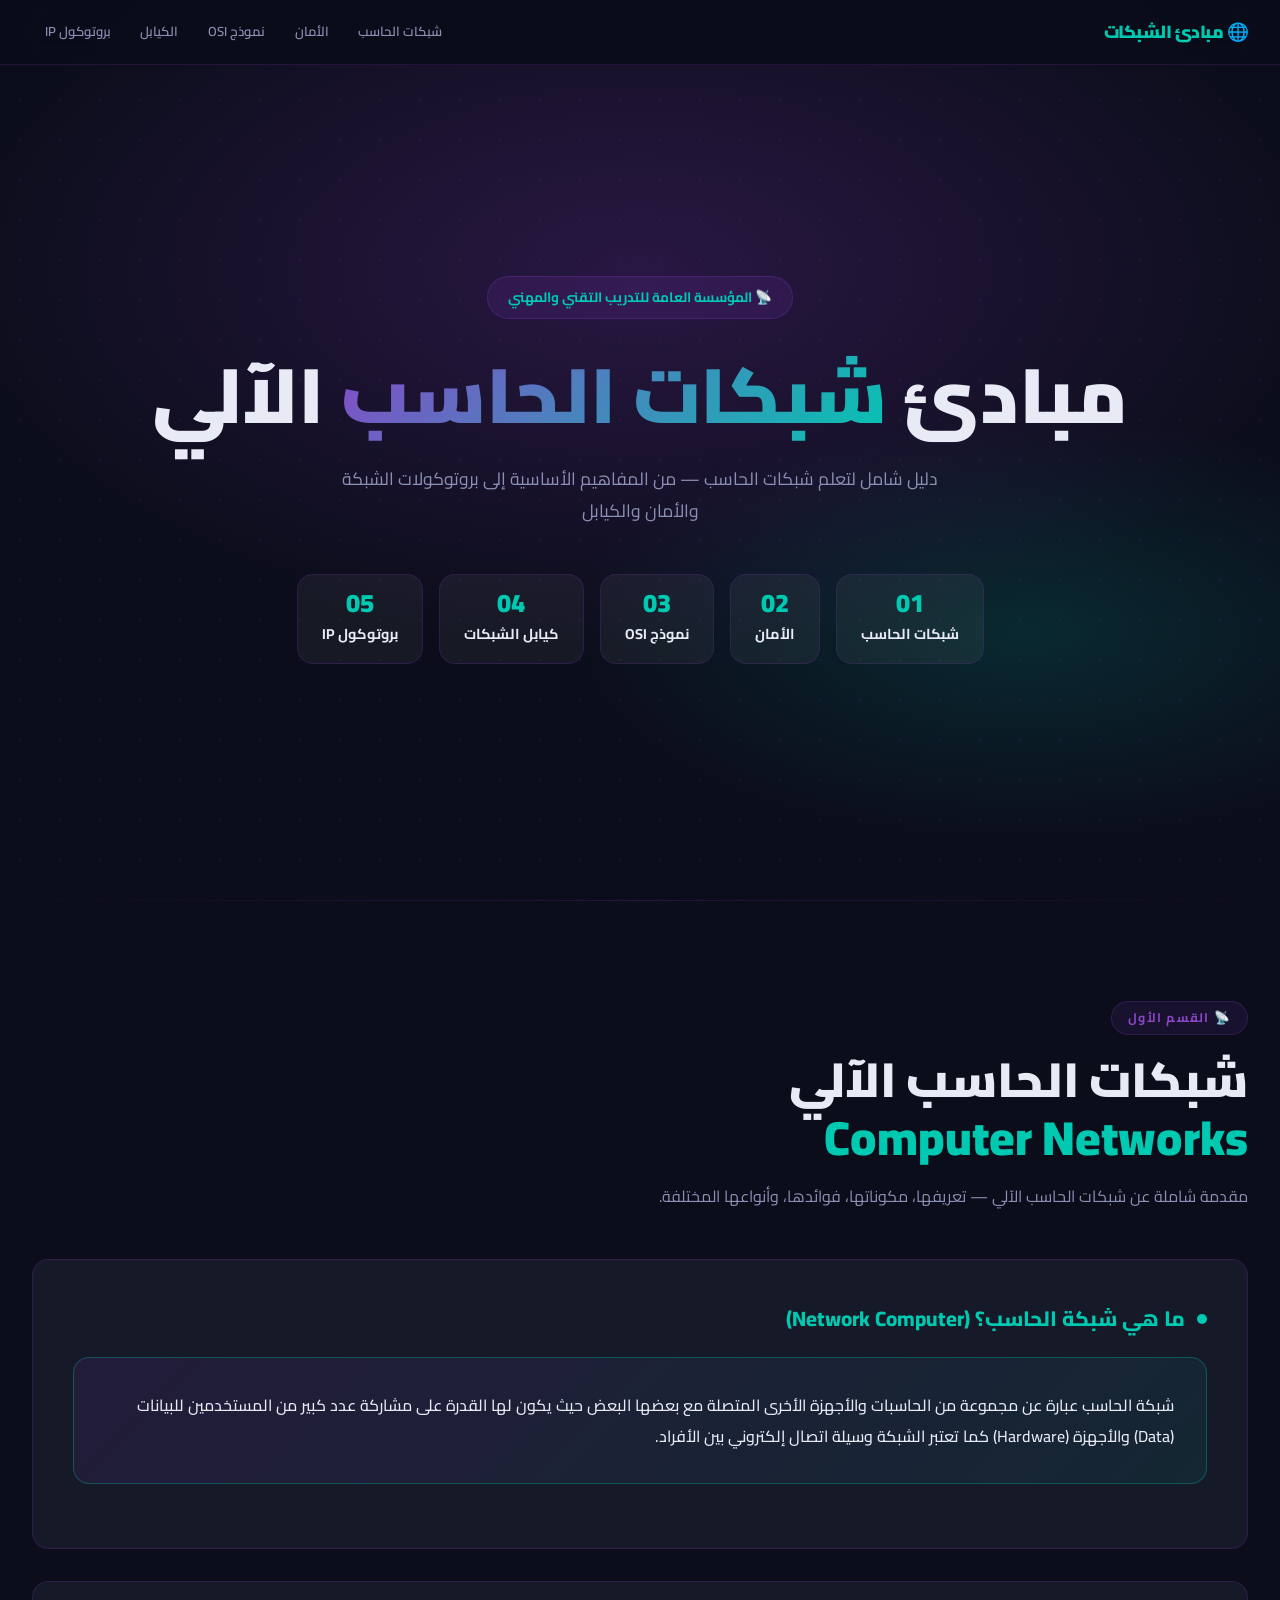
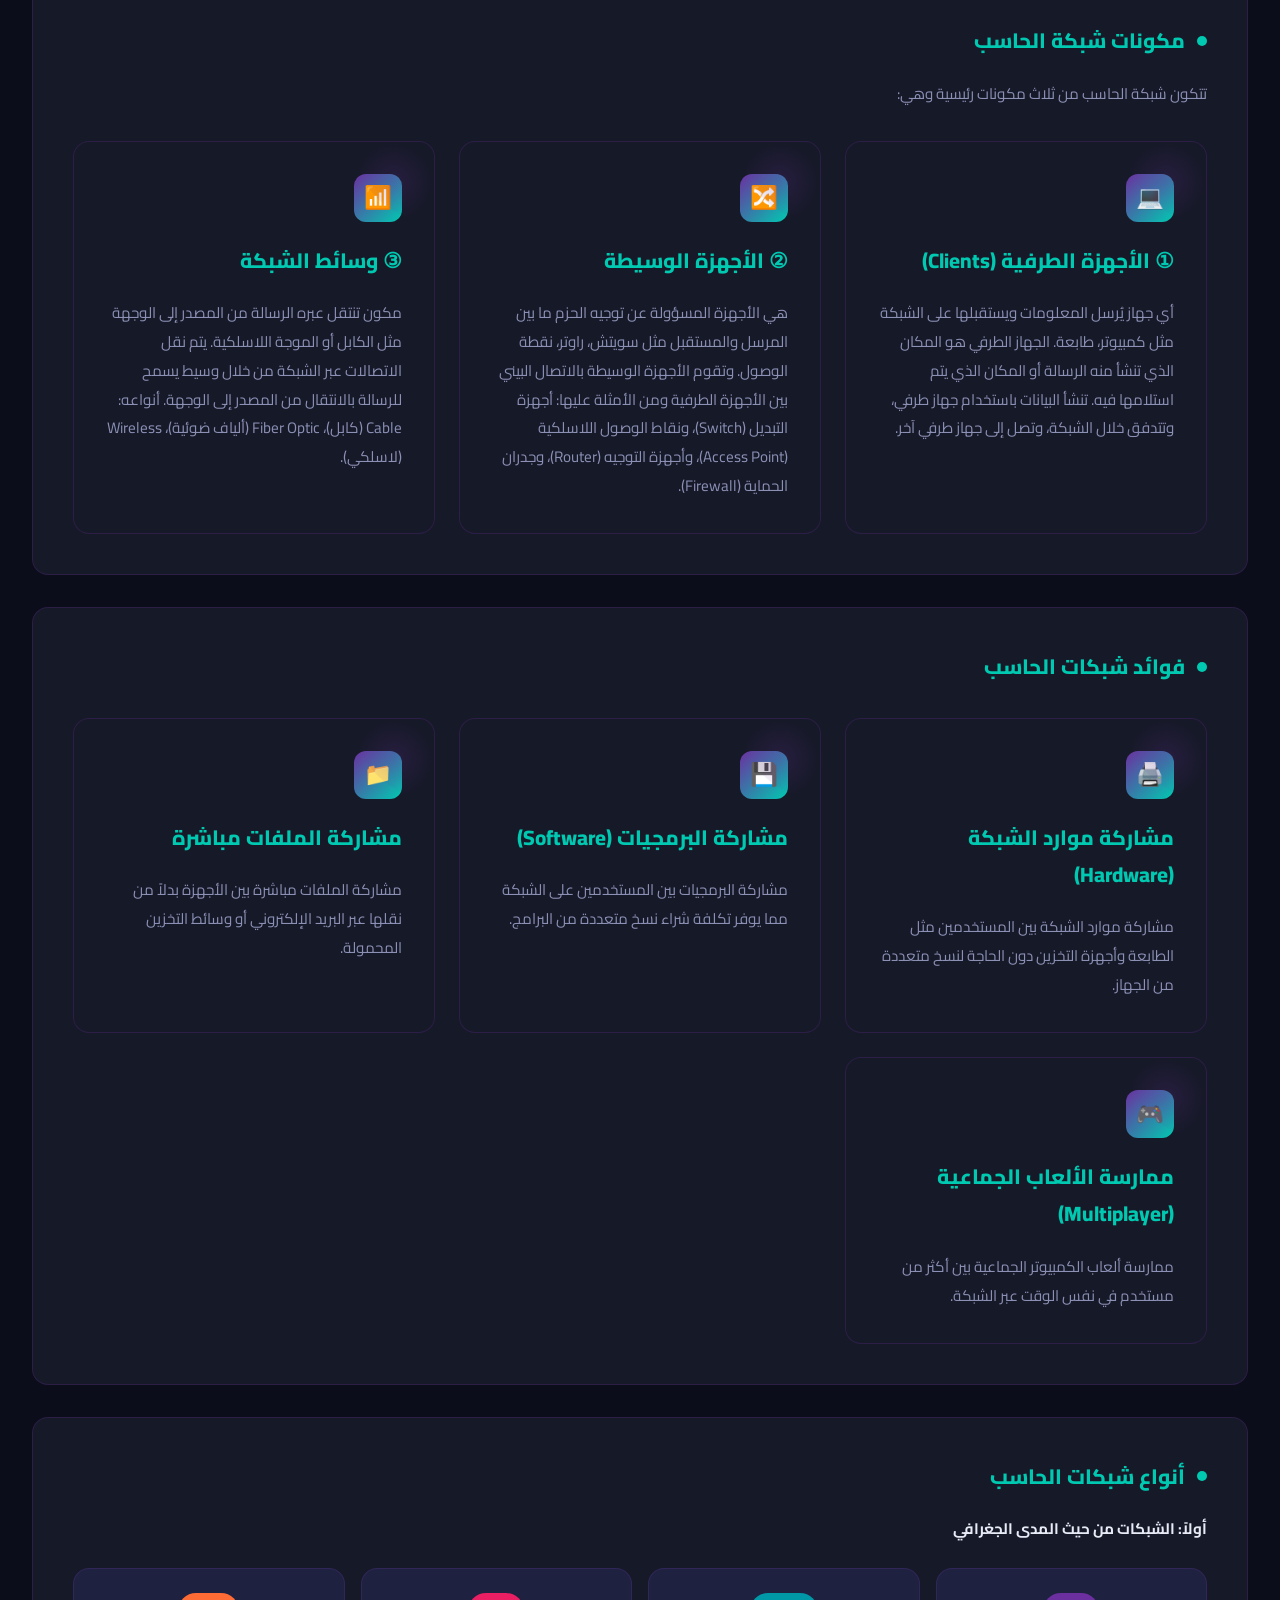
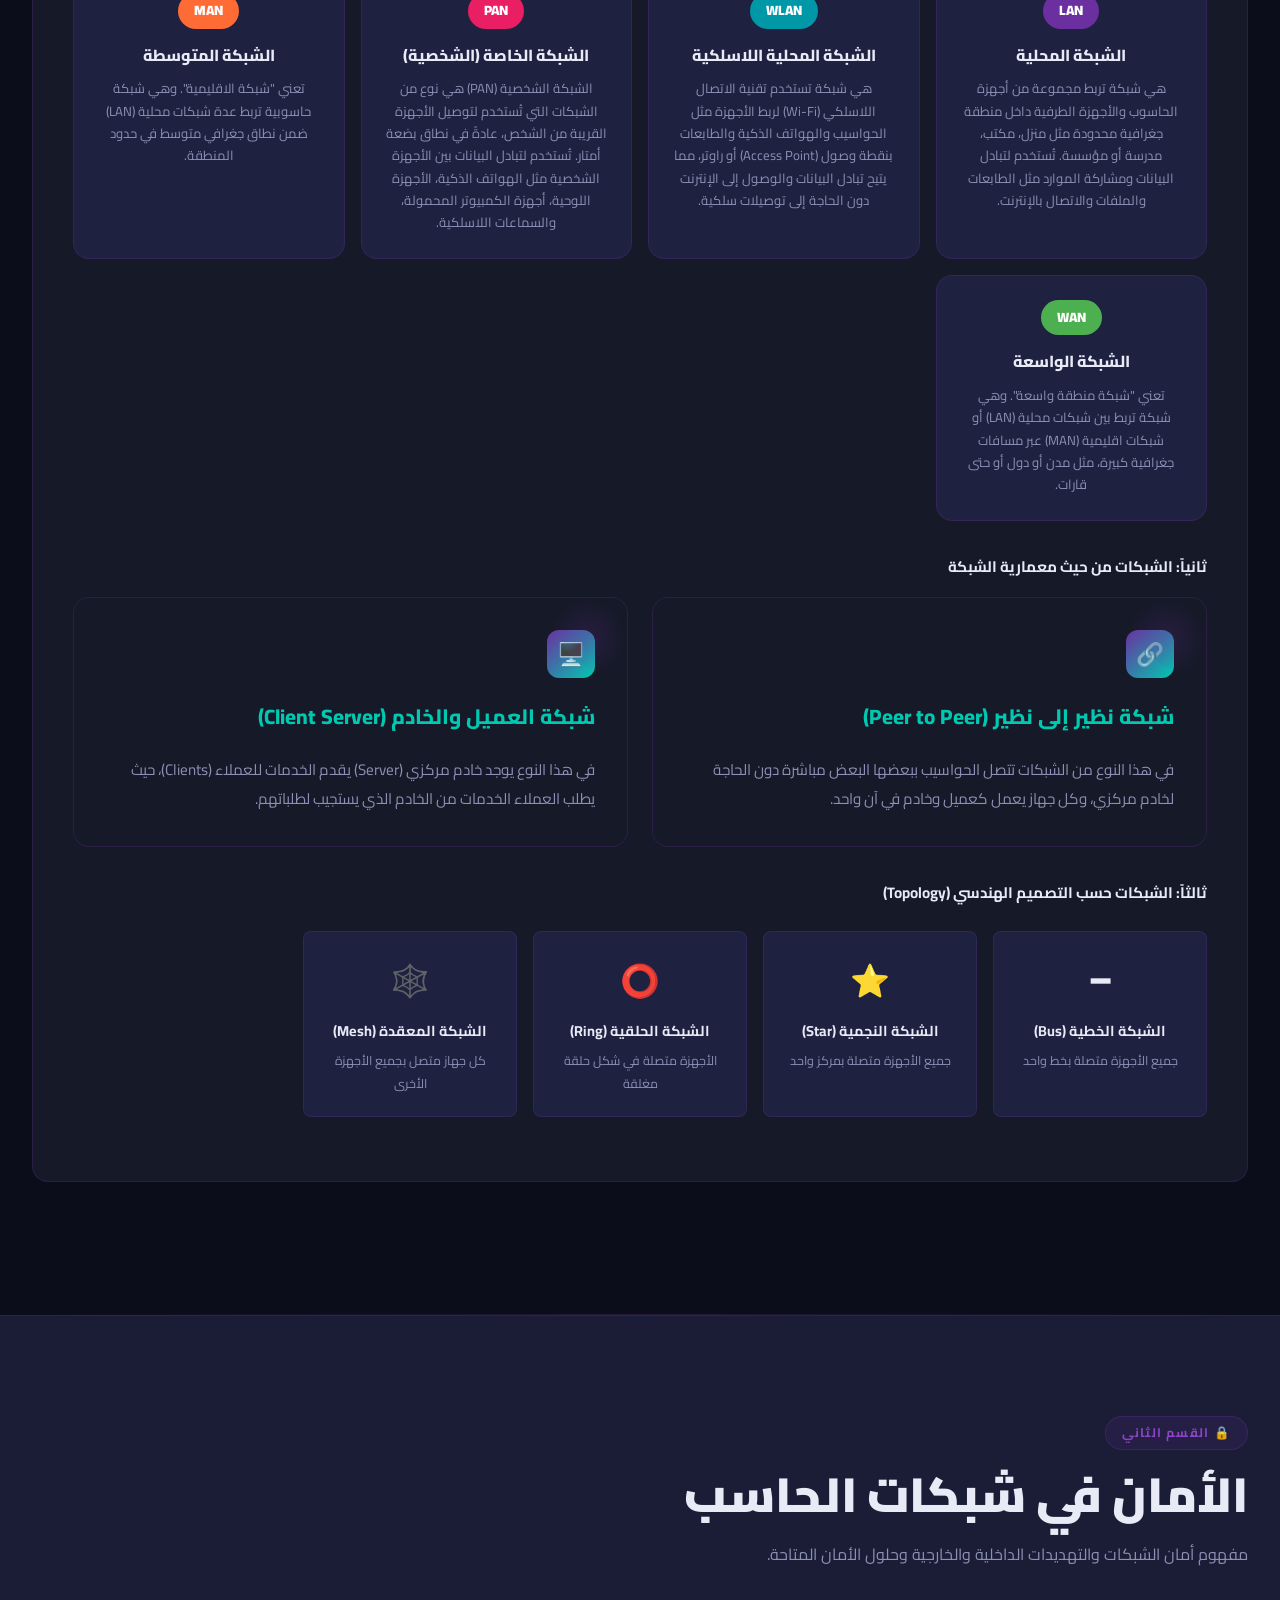
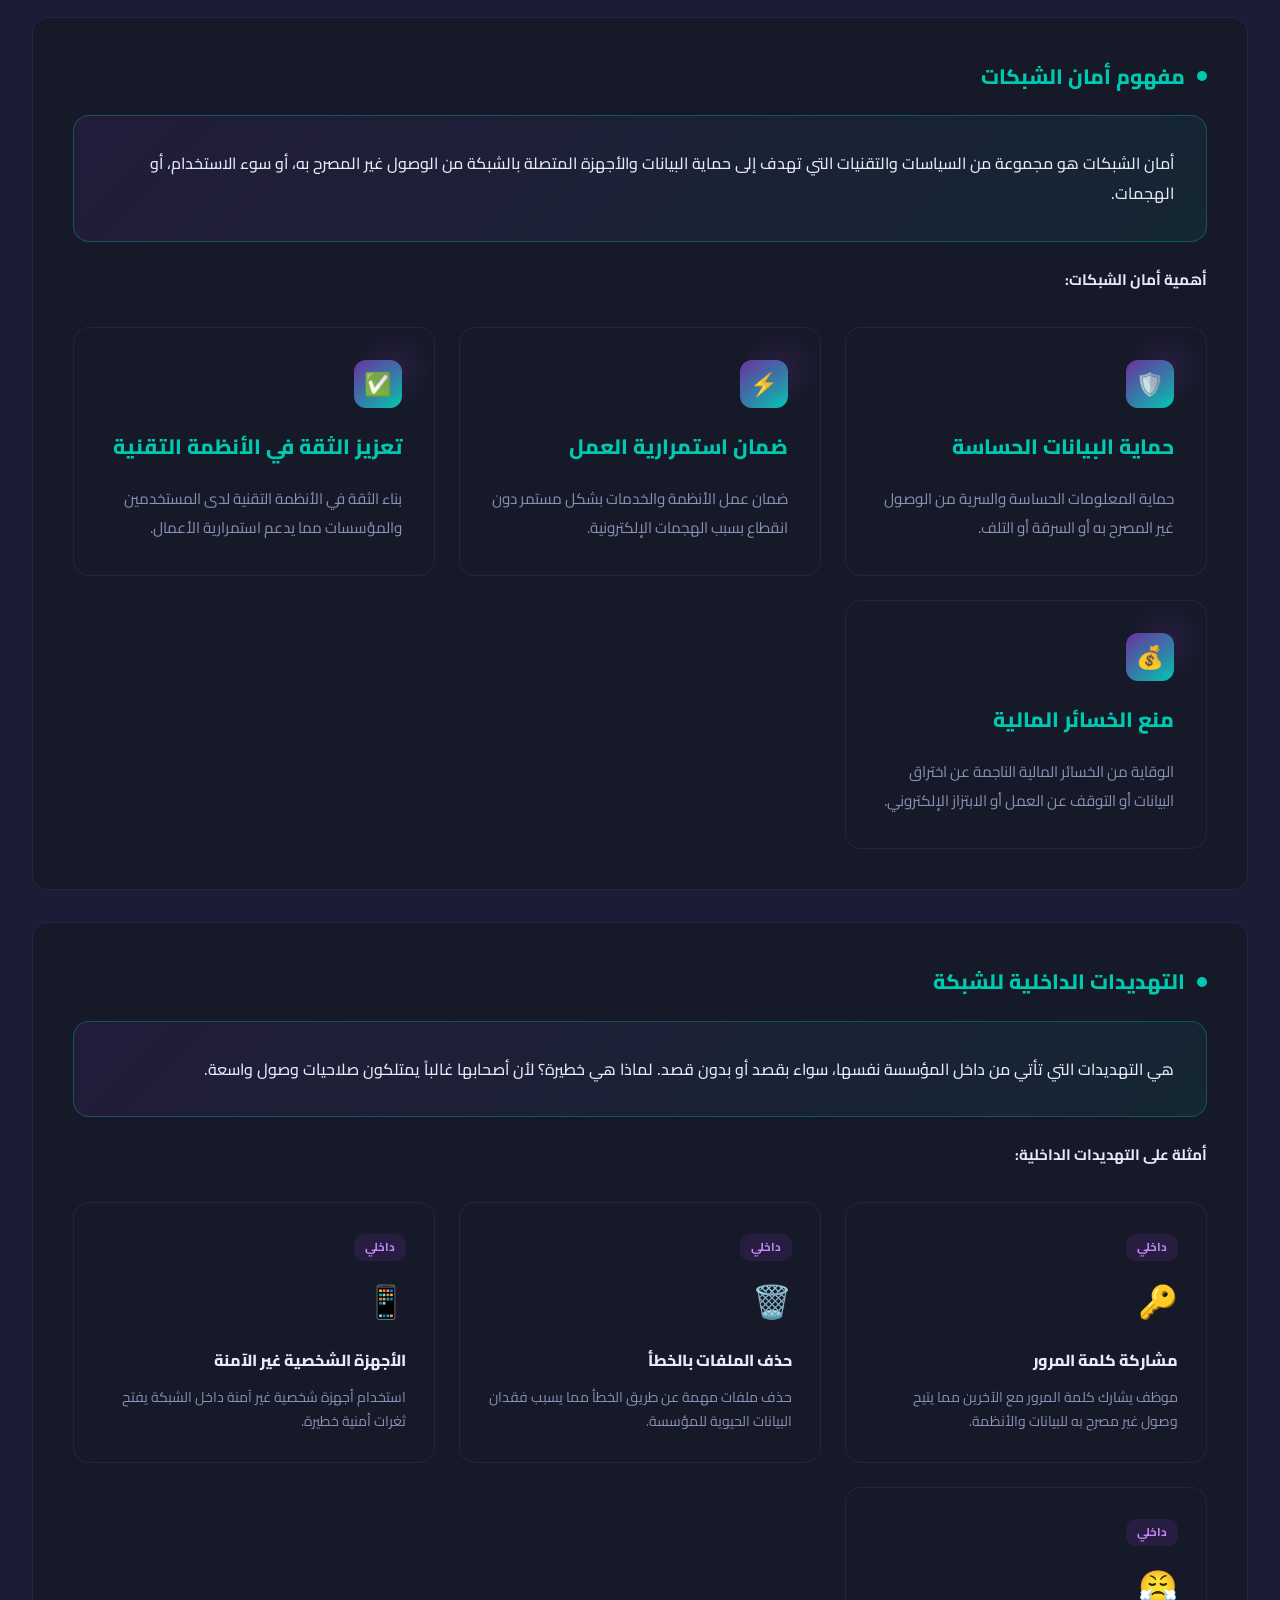
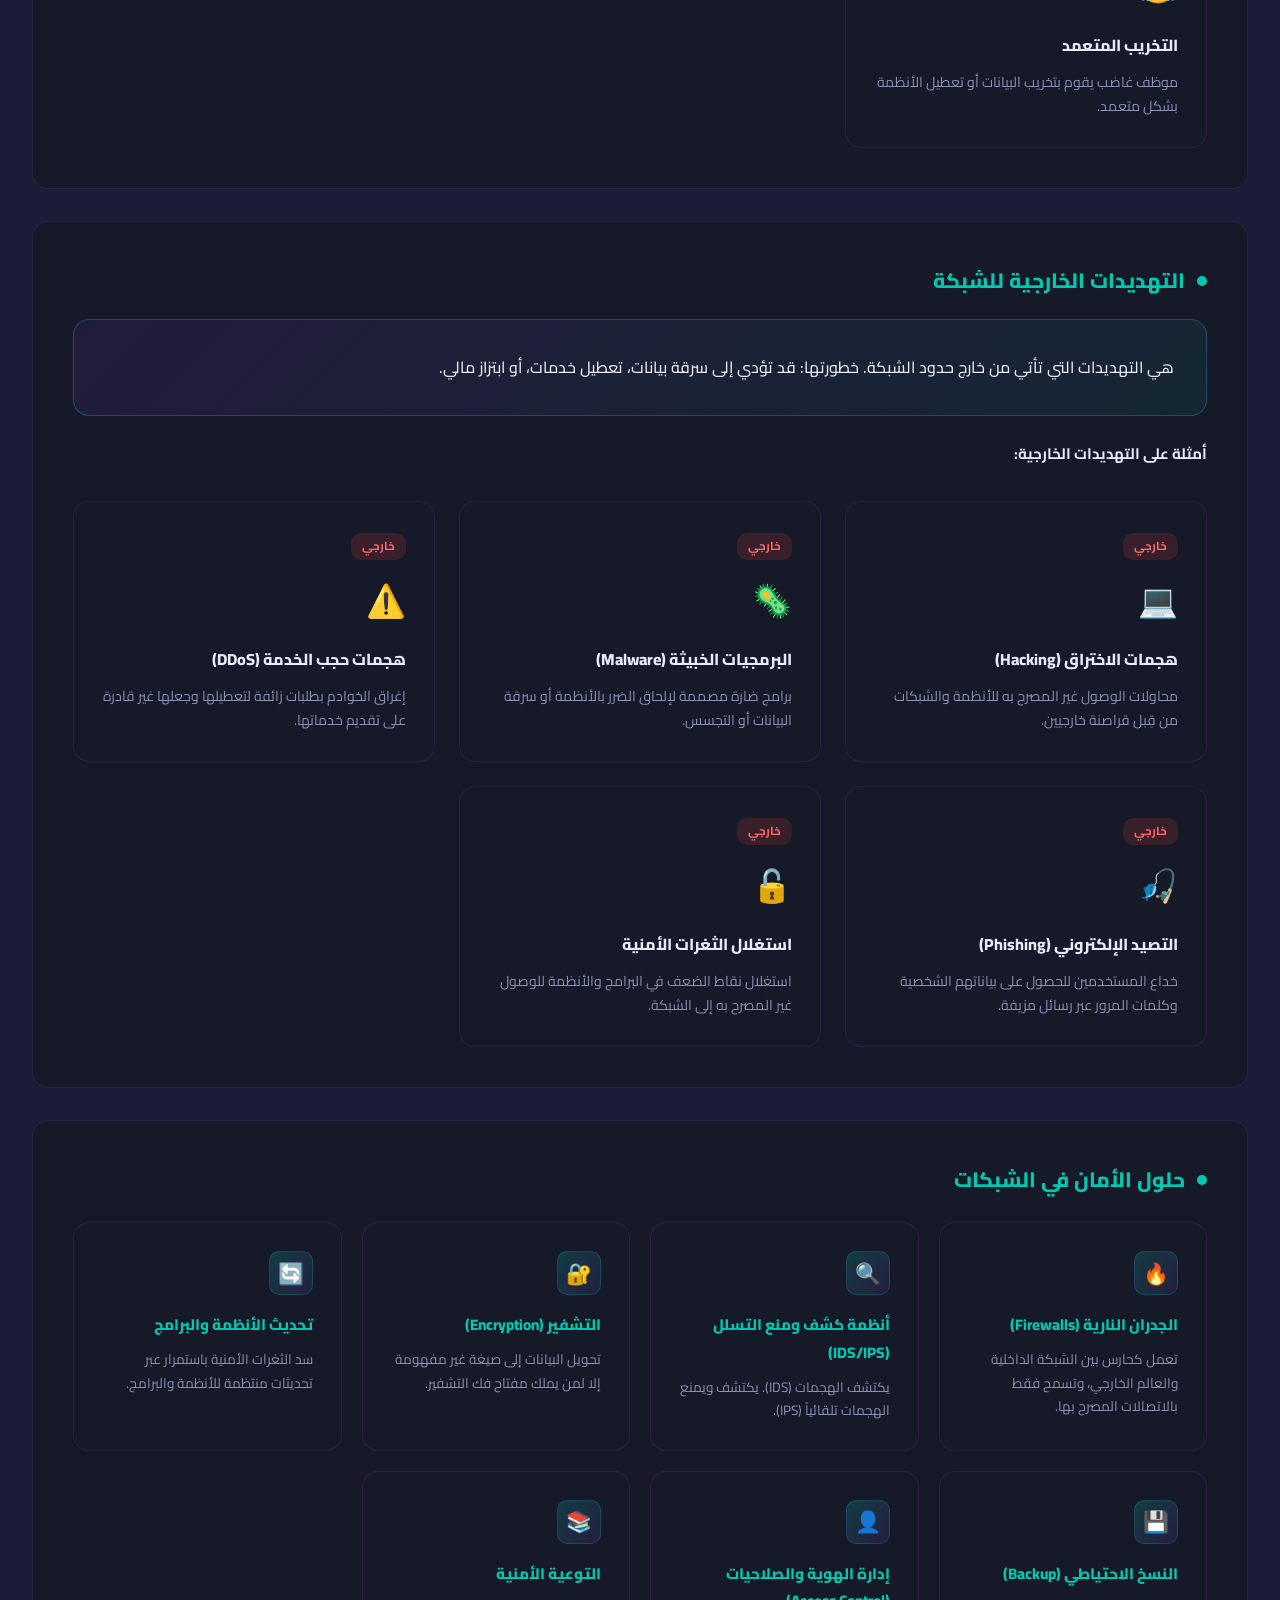
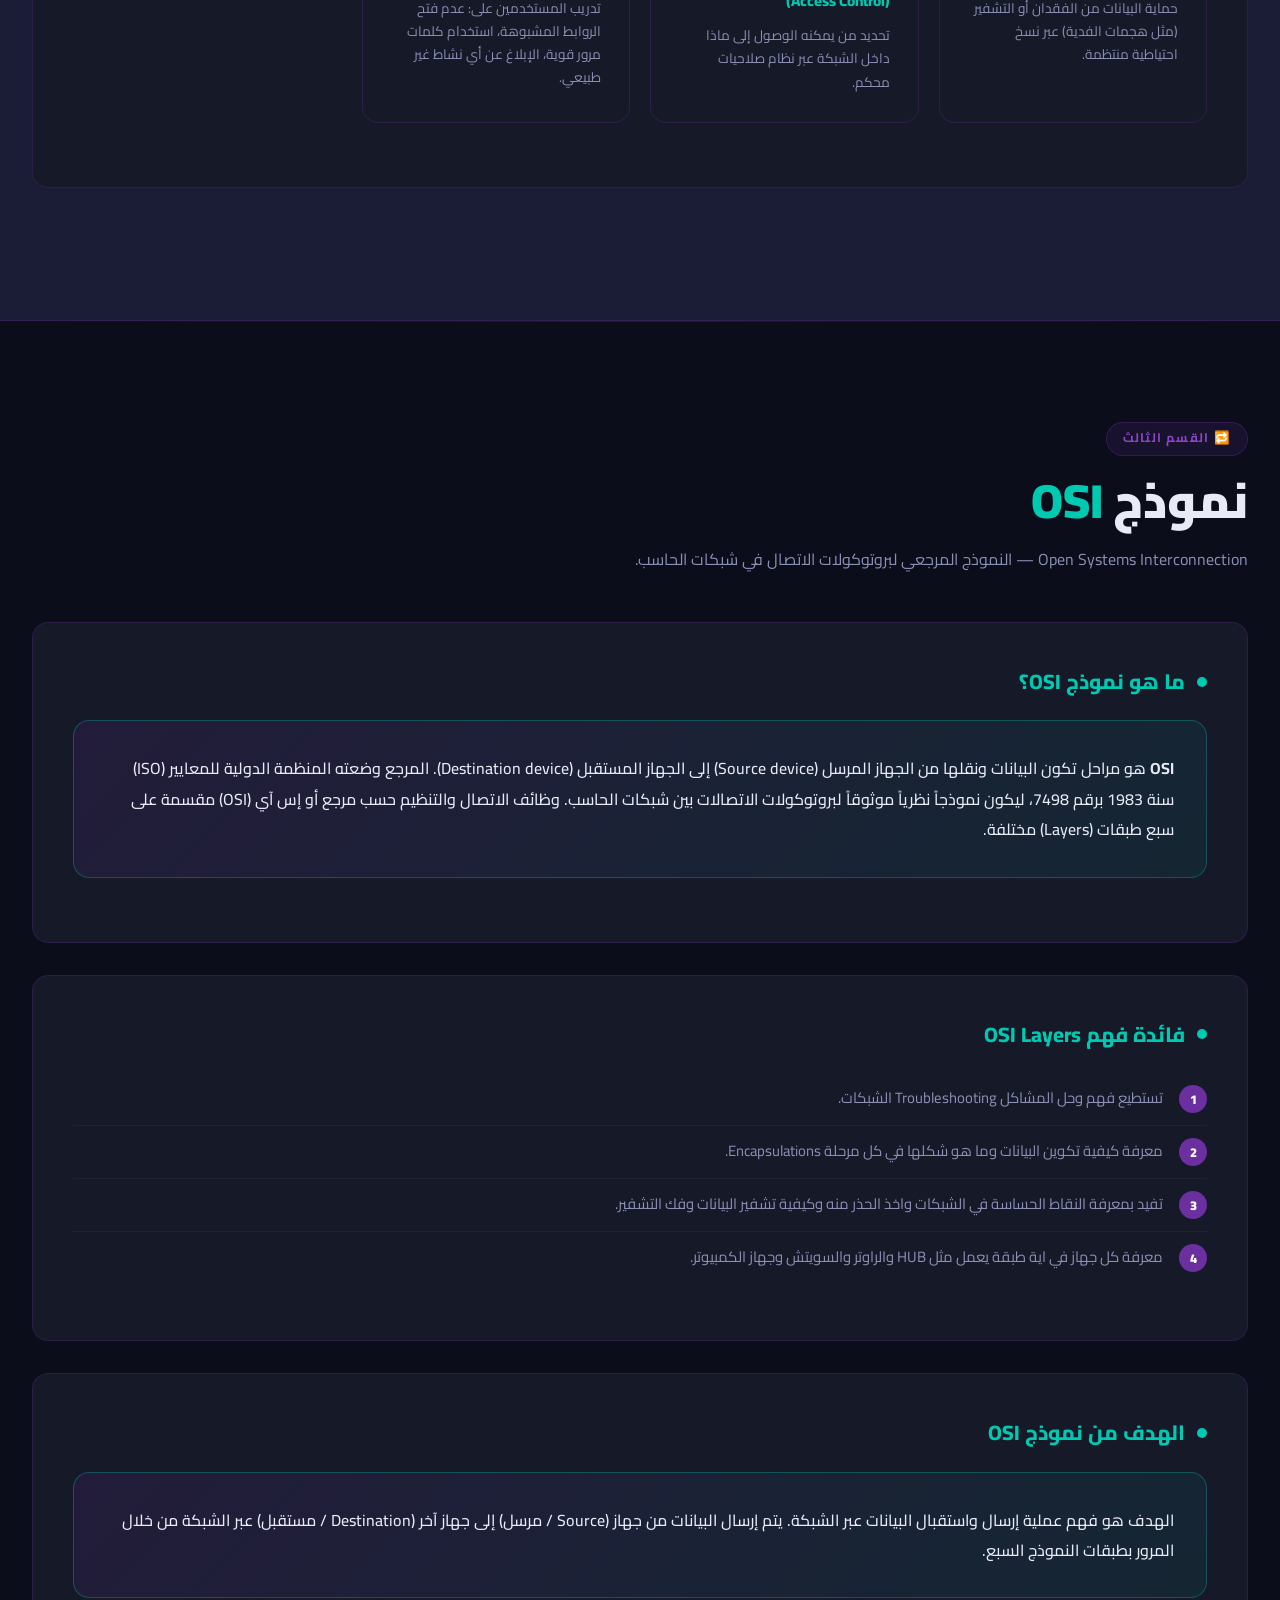
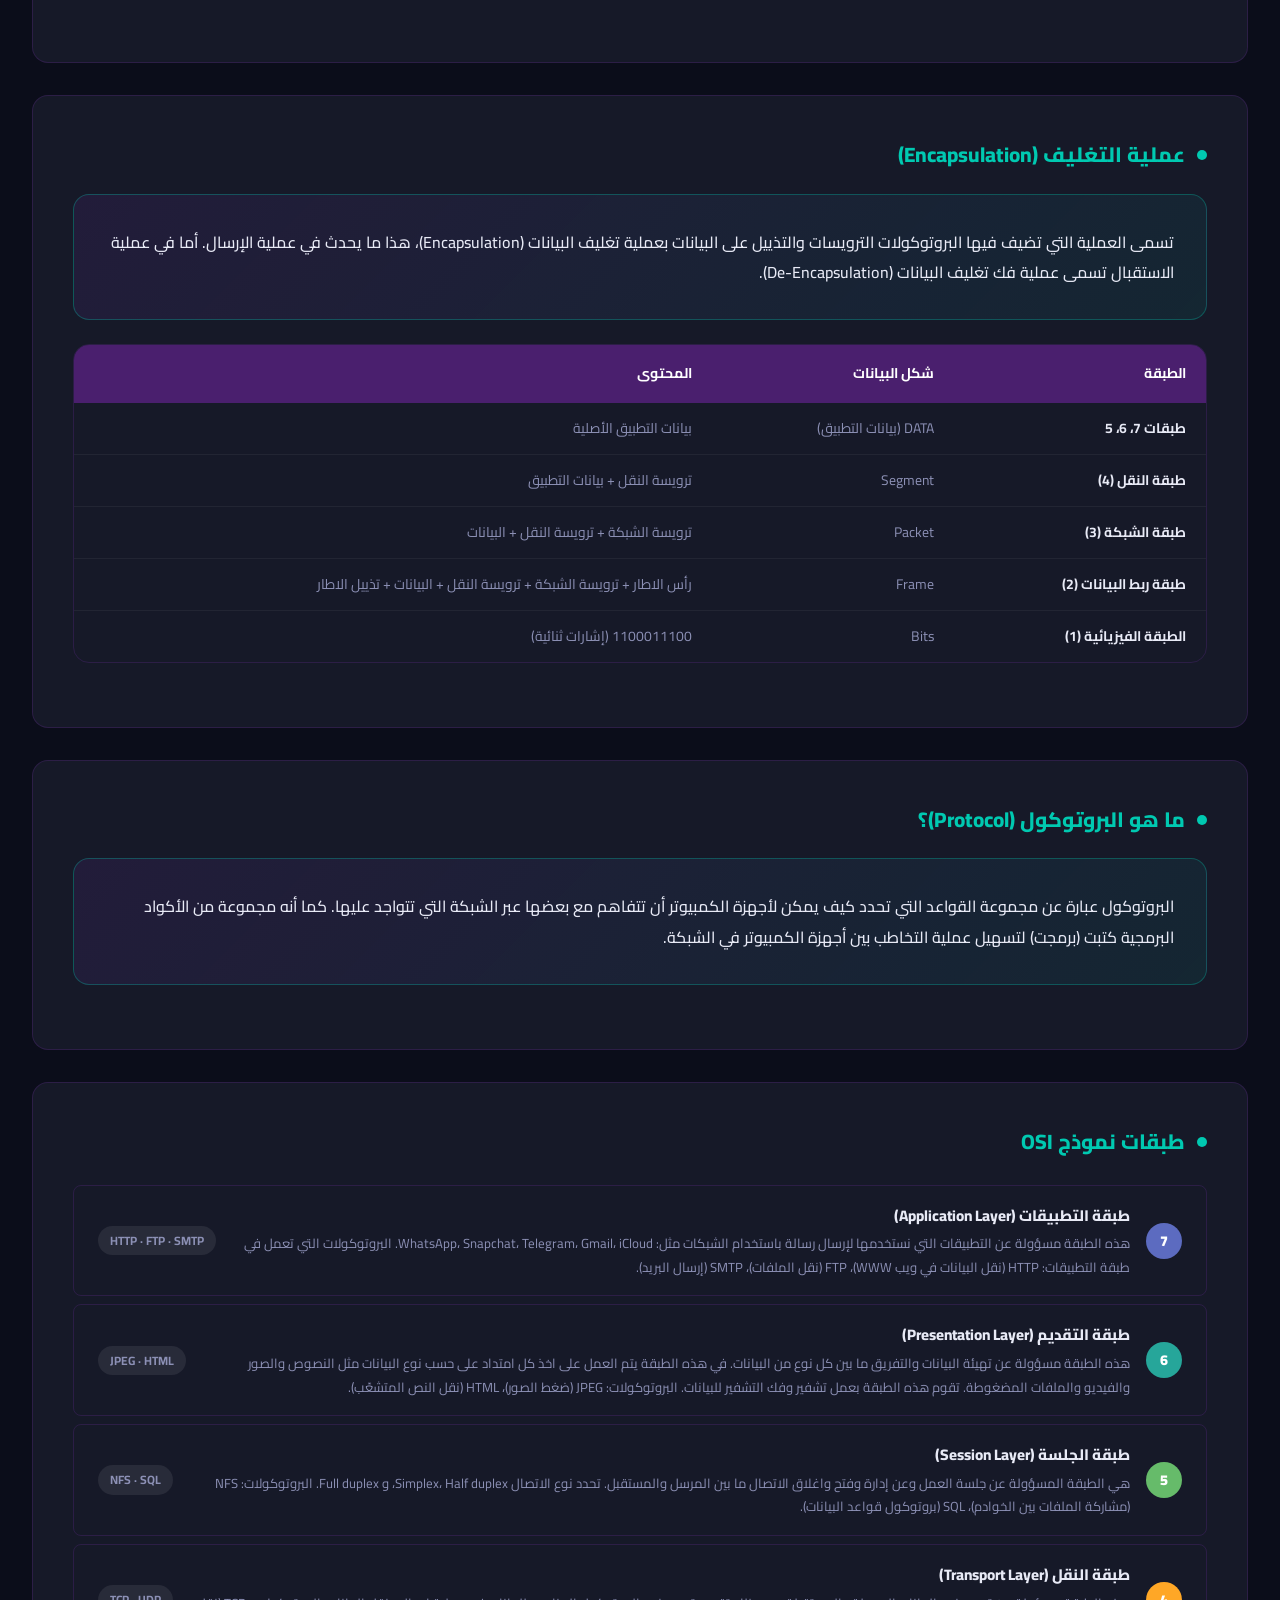
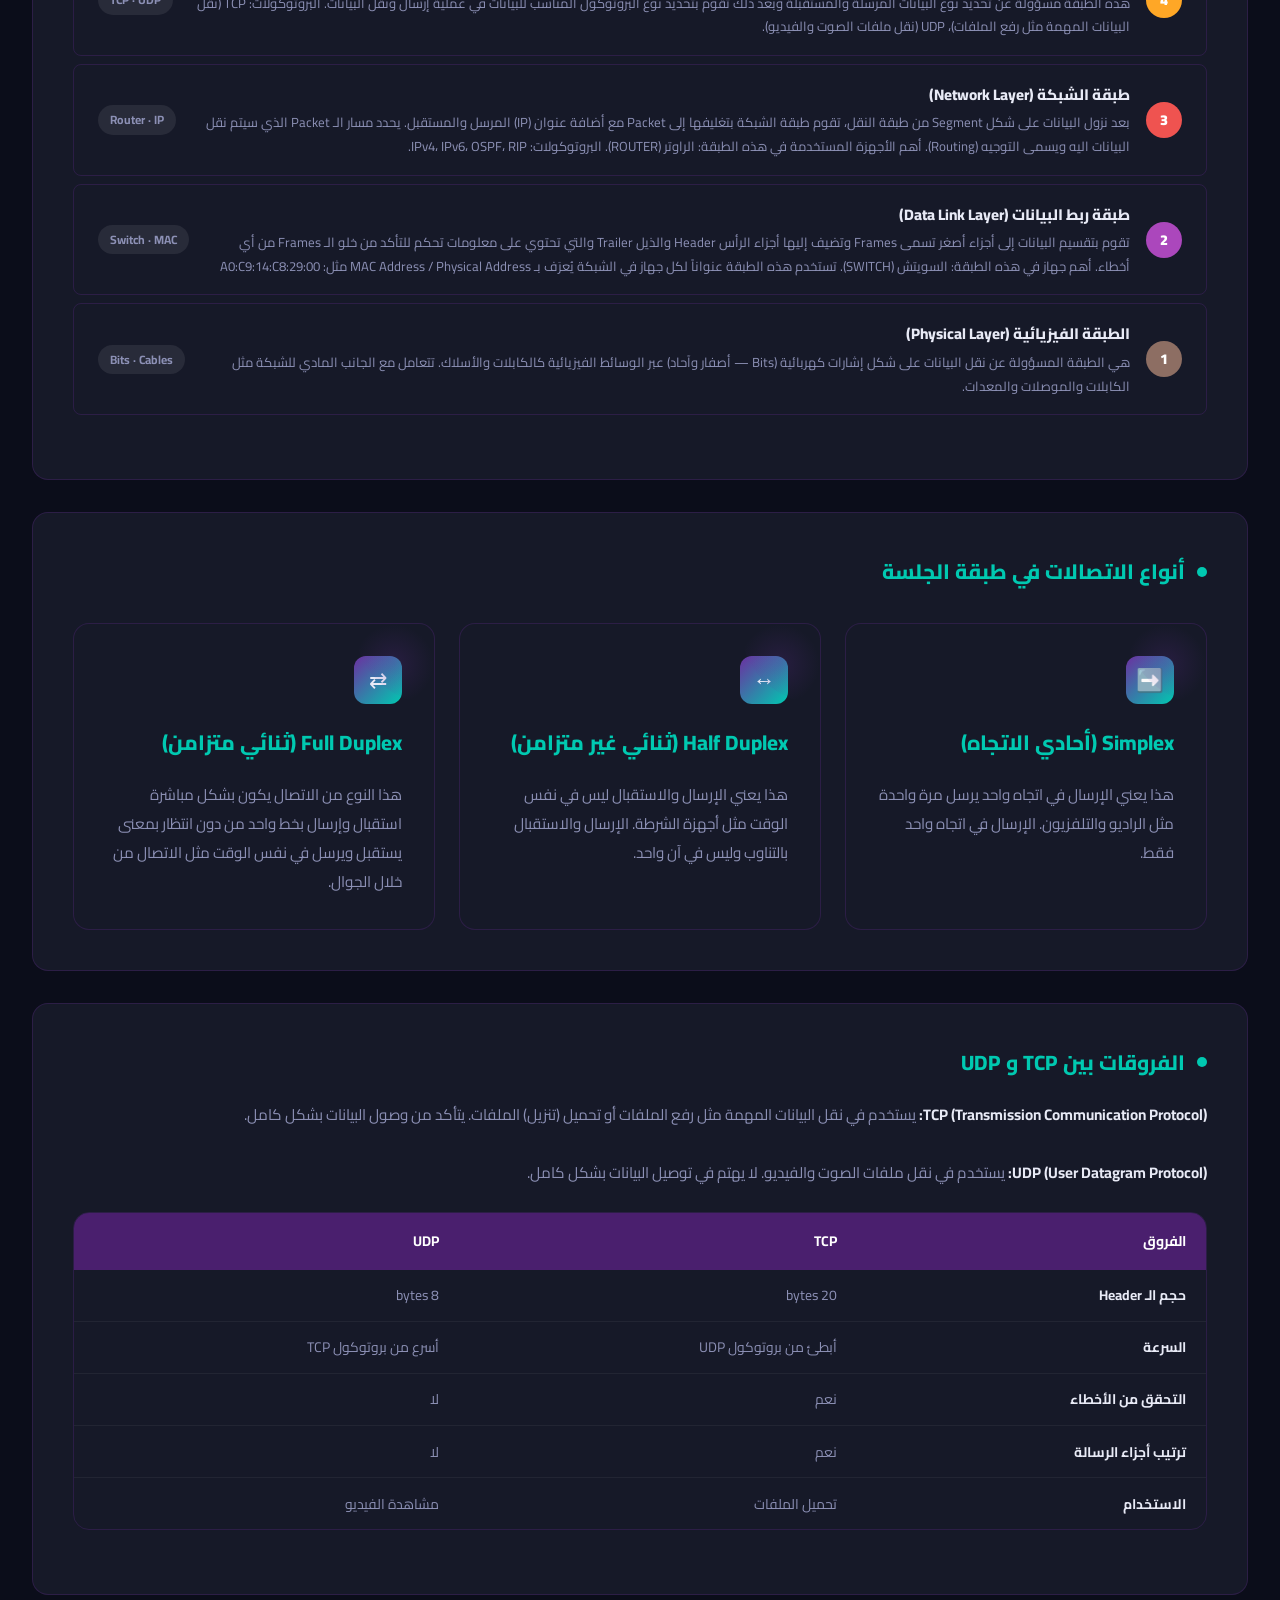
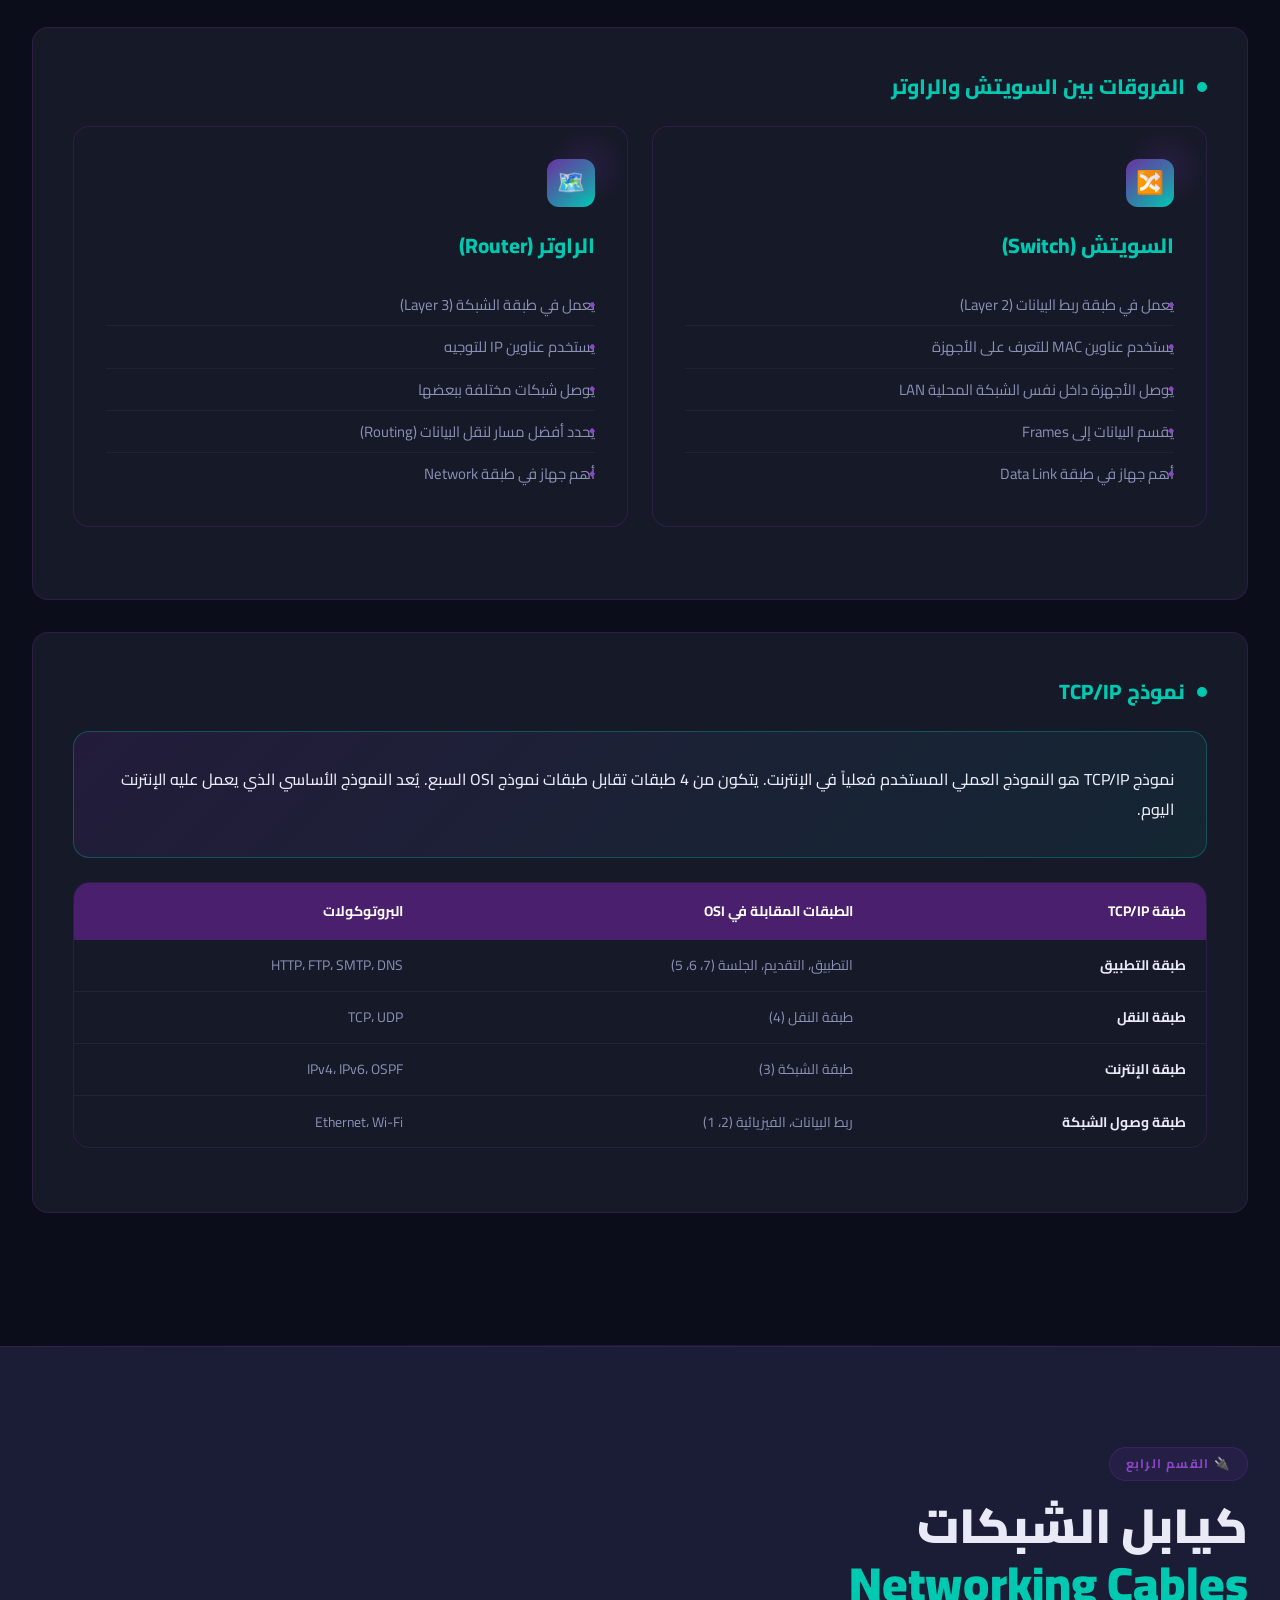
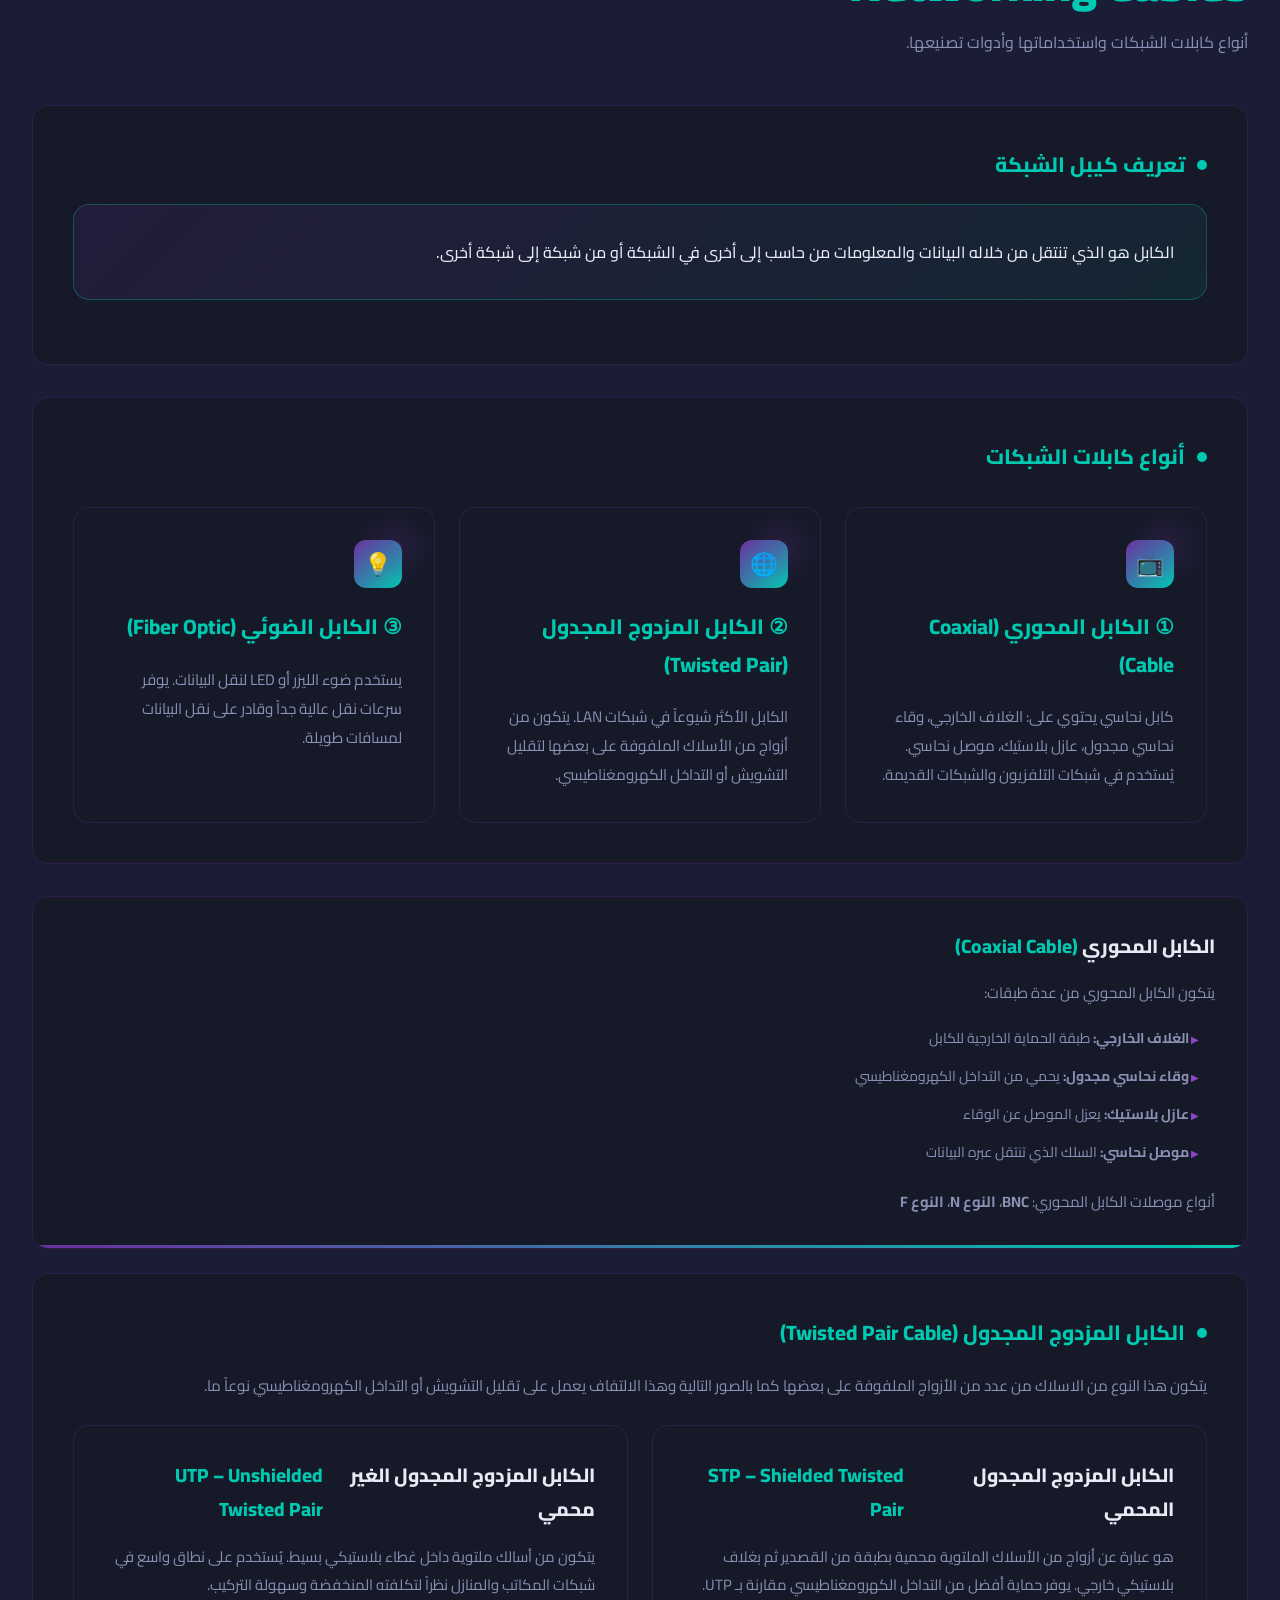
==== commit 41bf9948: "Update index.html" ====
--- a/index.html
+++ b/index.html
@@ -1,715 +1,1756 @@
 <!DOCTYPE html>
 <html lang="ar" dir="rtl">
 <head>
-    <meta charset="UTF-8">
-    <meta name="viewport" content="width=device-width, initial-scale=1.0">
-    <title>الكلية التقنية بالمندق | قسم تقنية الشبكات</title>
-    
-    <link rel="preconnect" href="https://fonts.googleapis.com">
-    <link rel="preconnect" href="https://fonts.gstatic.com" crossorigin>
-    <link href="https://fonts.googleapis.com/css2?family=Cairo:wght@300;400;600;700;800;900&family=Tajawal:wght@400;700;900&family=Almarai:wght@400;700;800&family=JetBrains+Mono:wght@400;700&display=swap" rel="stylesheet">
-    <script src="https://cdn.tailwindcss.com"></script>
-    <link rel="stylesheet" href="https://cdnjs.cloudflare.com/ajax/libs/font-awesome/6.4.0/css/all.min.css">
-
-    <script>
-        tailwind.config = {
-            theme: {
-                extend: {
-                    fontFamily: { sans: ['Cairo', 'sans-serif'], mono: ['JetBrains Mono', 'monospace'], tajawal: ['Tajawal', 'sans-serif'], almarai: ['Almarai', 'sans-serif'] },
-                    colors: { tvtcdark: '#004d60', tvtcmain: '#00627a', tvtclight: '#0083a3', tvtcteal: '#29b5a8', tvtcaccent: '#4bd5c9' }
-                }
-            }
-        }
-    </script>
-
-    <style type="text/tailwindcss">
-        @layer utilities {
-            .site-bg { background-image: url('bakground.jpg'); background-size: cover; background-position: center; background-attachment: fixed; background-color: #e2e8f0; }
-            .glass-card { @apply bg-white/60 backdrop-blur-lg border border-white/50 shadow-[0_8px_30px_rgb(0,0,0,0.1)] rounded-[1.5rem] md:rounded-[2rem] overflow-hidden; }
-            .hover-scale { @apply transition-all duration-300 hover:-translate-y-1.5 hover:shadow-2xl hover:border-tvtcteal hover:bg-white/75; }
-            .sidebar-bg { @apply bg-white/65 backdrop-blur-2xl border-l border-white/50 shadow-2xl; }
-            .sidebar-item { @apply flex items-center gap-3 px-5 py-3 w-full text-right font-black text-tvtcmain rounded-xl transition cursor-pointer border-r-4 border-transparent hover:bg-white/60 hover:text-tvtcdark shadow-sm mb-1; }
-            .sidebar-item.active { @apply bg-tvtcmain/90 backdrop-blur-sm text-white border-tvtcdark shadow-md; }
-            .sidebar-item.active i { @apply text-white; }
-            .sub-tab { @apply block w-full text-right px-10 py-2.5 text-sm font-bold text-slate-700 hover:text-tvtcteal transition cursor-pointer hover:bg-white/60 rounded-lg; }
-            .sub-tab.active { @apply text-tvtcmain border-r-4 border-tvtcteal bg-white/80 shadow-sm; }
-            .btn-primary { @apply w-full bg-tvtcteal hover:bg-tvtcmain text-white font-black py-3 md:py-4 rounded-xl transition shadow-lg shadow-tvtcteal/40 backdrop-blur-sm; }
-            
-            /* المحرر والأدوات */
-            .editor-toolbar { @apply sticky top-0 z-[60] bg-white/95 backdrop-blur-xl border border-slate-300 border-b-0 rounded-t-2xl p-3 shadow-sm w-full flex flex-col gap-3; }
-            .editor-toolbar button, .editor-toolbar select { @apply bg-white hover:bg-slate-100 text-slate-800 px-2 py-1.5 md:px-2.5 rounded-lg cursor-pointer transition text-xs md:text-sm font-bold border border-slate-200 outline-none shadow-sm flex items-center gap-1; }
-            .editor-toolbar input[type="color"] { @apply bg-white border border-slate-200 cursor-pointer w-7 h-7 md:w-8 md:h-8 p-0.5 rounded-lg shadow-sm; }
-            .rich-editor, .rich-display { @apply w-full p-5 md:p-8 text-slate-900 outline-none leading-loose text-base md:text-lg font-medium; }
-            
-            /* تم زيادة المساحة السفلية لضمان القدرة على النقر أسفل العناصر دائماً */
-            .rich-editor { @apply bg-white/90 shadow-inner border border-slate-300 border-t-0 rounded-b-2xl overflow-y-auto resize-y pb-[150px]; min-height: 400px; max-height: 65vh; }
-            
-            .rich-editor h1, .rich-display h1 { @apply font-black mb-4 mt-4 text-tvtcdark text-2xl md:text-4xl; }
-            .rich-editor h2, .rich-display h2 { @apply font-black mb-4 mt-4 text-tvtcmain text-xl md:text-3xl; }
-            .rich-editor h3, .rich-display h3 { @apply font-black mb-3 mt-3 text-tvtcteal text-lg md:text-2xl; }
-            .rich-editor p, .rich-display p { @apply mb-4 text-justify; }
-            .rich-editor ul, .rich-display ul { @apply list-disc list-inside mb-6 mr-4 space-y-2 font-bold text-slate-800 text-sm md:text-base; }
-            
-            /* الكروت والجداول المخصصة */
-            .cg-container { @apply grid grid-cols-1 md:grid-cols-2 lg:grid-cols-3 gap-5 md:gap-6 my-6 md:my-8 text-center items-stretch; }
-            .cg-card { @apply bg-white/70 backdrop-blur-md border-t-[6px] p-6 md:p-8 rounded-2xl md:rounded-[2rem] shadow-sm transition hover:-translate-y-1 hover:shadow-md flex flex-col h-full border-tvtcteal; }
-            .cg-title { @apply text-lg md:text-xl font-black mb-2 md:mb-3 text-tvtcmain; }
-            .cg-desc { @apply text-xs md:text-sm font-bold leading-relaxed flex-grow text-slate-700; }
-            .info-box { @apply bg-white/80 p-6 rounded-[2rem] border border-slate-200 shadow-sm relative overflow-hidden group hover:shadow-lg transition-all; }
-            .info-icon { @apply absolute -right-4 -top-4 text-8xl opacity-10 group-hover:scale-110 transition-transform; }
-            .list-check li { @apply flex items-center gap-3 font-bold text-slate-800 mb-3; }
-            .list-check i { @apply text-tvtcteal; }
-            .badge-light { @apply bg-slate-100 text-slate-700 font-black text-xs px-3 py-1 rounded-lg border border-slate-300 inline-block m-1; }
-            
-            /* التحديد القابل للتعديل - تم فك القفل عن كل شيء */
-            .editable-img { @apply transition-all duration-200 shadow-[0_8px_25px_rgba(0,0,0,0.1)] rounded-2xl cursor-pointer block mx-auto align-middle; }
-            .rich-display img:not(.editable-img) { @apply max-w-full h-auto rounded-xl shadow-md my-4 object-contain inline-block border border-slate-200; }
-            .table-wrapper { @apply shadow-[0_10px_25px_rgba(0,0,0,0.05)] rounded-[1.5rem] overflow-auto bg-white my-8 mx-auto cursor-text border-2 border-transparent transition-all; }
-            .card-element { @apply cursor-text border-2 border-transparent transition-all; }
-        }
-        
-        .modern-table { width: 100%; border-collapse: separate; border-spacing: 0; margin: 0; min-width: 400px; }
-        .modern-table thead { background: linear-gradient(90deg, #004d60, #0083a3); color: white; }
-        .modern-table th { padding: 1rem; font-weight: 900; font-size: 1.1rem; text-align: center; border: 1px solid #cbd5e1; }
-        .modern-table td { padding: 1rem; font-weight: bold; color: #334155; text-align: center; background: #ffffff; border: 1px solid #cbd5e1; transition: background 0.3s; }
-        .modern-table tr:hover td { background: #f1f5f9; }
-        
-        .osi-wrapper { display: flex; gap: 0.5rem; align-items: stretch; margin-top: 2rem; direction: ltr; font-family: 'Cairo', sans-serif; overflow-x: auto; padding-bottom: 1rem; justify-content: center; min-width: 100%; }
-        .osi-arrows { display: flex; flex-direction: column; justify-content: space-between; width: 40px; flex-shrink: 0; padding: 2rem 0; align-items: center; }
-        .osi-arrow-down, .osi-arrow-up { display: flex; flex-direction: column; align-items: center; height: 48%; }
-        .osi-text-vertical { writing-mode: vertical-rl; transform: rotate(180deg); font-weight: 900; font-size: 0.75rem; letter-spacing: 1px; text-align: center; }
-        .osi-table-new { border-collapse: separate; border-spacing: 0 8px; width: 100%; min-width: 900px; text-align: center; }
-        .osi-table-new th { background-color: #e2e8f0; color: #334155; font-weight: 900; padding: 0.75rem; border: 1px solid #cbd5e1; font-size: 0.9rem; font-family: Tahoma, sans-serif; border-radius: 0; }
-        .osi-table-new th:first-child { border-radius: 8px 0 0 8px; } .osi-table-new th:last-child { border-radius: 0 8px 8px 0; }
-        .osi-table-new td { padding: 0.5rem; border-top: 1px solid; border-bottom: 1px solid; font-weight: bold; color: #1e293b; font-size: 0.9rem; transition: transform 0.2s; }
-        .osi-table-new tr:hover td { transform: scale(1.01); z-index: 10; position: relative; box-shadow: 0 4px 6px rgba(0,0,0,0.05); }
-        .osi-table-new td:first-child { border-left: 1px solid; border-radius: 8px 0 0 8px; font-size: 1.5rem; font-weight: 900; }
-        .osi-table-new td:last-child { border-right: 1px solid; border-radius: 0 8px 8px 0; }
-        .osi-icon-box { width: 45px; height: 45px; border-radius: 10px; display: flex; align-items: center; justify-content: center; font-size: 1.5rem; color: white; margin: auto; border: 2px solid white; box-shadow: 0 2px 4px rgba(0,0,0,0.2); flex-direction: column; }
-        
-        .l7-row td { background-color: #f3e8ff; border-color: #e9d5ff; color: #4c1d95; } .l7-row td:first-child, .l7-row .osi-icon-box { background-color: #7e22ce; color: white; border-color: #7e22ce; }
-        .l6-row td { background-color: #ffedd5; border-color: #fed7aa; color: #7c2d12; } .l6-row td:first-child, .l6-row .osi-icon-box { background-color: #ea580c; color: white; border-color: #ea580c; }
-        .l5-row td { background-color: #fce7f3; border-color: #fbcfe8; color: #831843; } .l5-row td:first-child, .l5-row .osi-icon-box { background-color: #be185d; color: white; border-color: #be185d; }
-        .l4-row td { background-color: #e0f2fe; border-color: #bae6fd; color: #0c4a6e; } .l4-row td:first-child, .l4-row .osi-icon-box { background-color: #0284c7; color: white; border-color: #0284c7; }
-        .l3-row td { background-color: #dcfce7; border-color: #bbf7d0; color: #064e3b; } .l3-row td:first-child, .l3-row .osi-icon-box { background-color: #16a34a; color: white; border-color: #16a34a; }
-        .l2-row td { background-color: #ccfbf1; border-color: #99f6e4; color: #134e4a; } .l2-row td:first-child, .l2-row .osi-icon-box { background-color: #0d9488; color: white; border-color: #0d9488; }
-        .l1-row td { background-color: #fee2e2; border-color: #fecaca; color: #881337; } .l1-row td:first-child, .l1-row .osi-icon-box { background-color: #e11d48; color: white; border-color: #e11d48; }
-
-        .page-enter { animation: fadeIn 0.4s ease-out forwards; }
-        @keyframes fadeIn { from { opacity: 0; transform: translateY(15px); } to { opacity: 1; transform: translateY(0); } }
-        .toast { @apply fixed bottom-5 left-5 z-[9999] opacity-0 translate-y-10 transition-all duration-300 bg-white/95 backdrop-blur border border-slate-200 px-6 py-4 rounded-2xl font-bold flex items-center gap-3 shadow-2xl text-slate-800; }
-        .toast.show { @apply opacity-100 translate-y-0; }
-        .custom-scrollbar::-webkit-scrollbar { width: 6px; height: 6px; }
-        .custom-scrollbar::-webkit-scrollbar-thumb { background: #29b5a8; border-radius: 10px; }
-        .custom-scrollbar::-webkit-scrollbar-track { background: rgba(0,0,0,0.05); border-radius: 10px; }
-        .mobile-scroll { overflow-y: auto; -webkit-overflow-scrolling: touch; overscroll-behavior-y: contain; }
-    </style>
+<meta charset="UTF-8">
+<meta name="viewport" content="width=device-width, initial-scale=1.0">
+<title>مبادئ شبكات الحاسب الآلي</title>
+<link href="https://fonts.googleapis.com/css2?family=Tajawal:wght@300;400;500;700;800;900&family=Cairo:wght@300;400;600;700;900&display=swap" rel="stylesheet">
+<style>
+  :root {
+    --primary: #6c2fa0;
+    --primary-light: #8b46c8;
+    --primary-dark: #4a1f6e;
+    --accent: #00c9b1;
+    --accent2: #ff6b35;
+    --teal: #0097a7;
+    --bg: #0b0d1a;
+    --bg2: #111327;
+    --bg3: #1a1d35;
+    --card: #161928;
+    --card2: #1e2240;
+    --text: #e8eaf6;
+    --text-muted: #8c90b5;
+    --border: rgba(108,47,160,0.25);
+    --shadow: 0 8px 32px rgba(0,0,0,0.4);
+    --radius: 16px;
+    --radius-sm: 8px;
+  }
+
+  * { margin:0; padding:0; box-sizing:border-box; }
+
+  html { scroll-behavior: smooth; }
+
+  body {
+    font-family: 'Cairo', 'Tajawal', sans-serif;
+    background: var(--bg);
+    color: var(--text);
+    direction: rtl;
+    overflow-x: hidden;
+    line-height: 1.8;
+  }
+
+  /* ─── SCROLLBAR ─── */
+  ::-webkit-scrollbar { width: 6px; }
+  ::-webkit-scrollbar-track { background: var(--bg); }
+  ::-webkit-scrollbar-thumb { background: var(--primary); border-radius: 3px; }
+
+  /* ─── NAV ─── */
+  nav {
+    position: fixed;
+    top: 0; right: 0; left: 0;
+    z-index: 1000;
+    background: rgba(11,13,26,0.92);
+    backdrop-filter: blur(20px);
+    border-bottom: 1px solid var(--border);
+    padding: 0 2rem;
+  }
+
+  .nav-inner {
+    max-width: 1400px;
+    margin: 0 auto;
+    display: flex;
+    align-items: center;
+    justify-content: space-between;
+    height: 64px;
+    gap: 1rem;
+  }
+
+  .nav-logo {
+    font-size: 1.1rem;
+    font-weight: 900;
+    color: var(--accent);
+    white-space: nowrap;
+    letter-spacing: -0.5px;
+  }
+
+  .nav-links {
+    display: flex;
+    gap: 0.25rem;
+    list-style: none;
+    flex-wrap: wrap;
+    justify-content: center;
+  }
+
+  .nav-links a {
+    display: block;
+    padding: 0.4rem 0.8rem;
+    color: var(--text-muted);
+    text-decoration: none;
+    font-size: 0.82rem;
+    font-weight: 600;
+    border-radius: 20px;
+    transition: all 0.3s;
+    white-space: nowrap;
+  }
+
+  .nav-links a:hover, .nav-links a.active {
+    color: #fff;
+    background: var(--primary);
+  }
+
+  /* ─── HERO ─── */
+  .hero {
+    min-height: 100vh;
+    display: flex;
+    flex-direction: column;
+    align-items: center;
+    justify-content: center;
+    text-align: center;
+    padding: 120px 2rem 80px;
+    position: relative;
+    overflow: hidden;
+    background: radial-gradient(ellipse 80% 60% at 50% 30%, rgba(108,47,160,0.3) 0%, transparent 70%),
+                radial-gradient(ellipse 60% 40% at 80% 70%, rgba(0,201,177,0.15) 0%, transparent 60%),
+                var(--bg);
+  }
+
+  .hero::before {
+    content: '';
+    position: absolute;
+    inset: 0;
+    background-image:
+      radial-gradient(circle, rgba(108,47,160,0.12) 1px, transparent 1px);
+    background-size: 40px 40px;
+    animation: gridMove 20s linear infinite;
+  }
+
+  @keyframes gridMove {
+    from { transform: translateY(0); }
+    to { transform: translateY(40px); }
+  }
+
+  .hero-badge {
+    display: inline-flex;
+    align-items: center;
+    gap: 0.5rem;
+    padding: 0.5rem 1.25rem;
+    background: rgba(108,47,160,0.2);
+    border: 1px solid rgba(108,47,160,0.4);
+    border-radius: 30px;
+    font-size: 0.85rem;
+    color: var(--accent);
+    font-weight: 700;
+    margin-bottom: 2rem;
+    animation: fadeIn 0.8s ease forwards;
+  }
+
+  .hero h1 {
+    font-size: clamp(2.2rem, 6vw, 5rem);
+    font-weight: 900;
+    line-height: 1.15;
+    margin-bottom: 1.5rem;
+    animation: slideUp 0.8s ease 0.2s both;
+  }
+
+  .hero h1 span {
+    background: linear-gradient(135deg, var(--primary-light), var(--accent));
+    -webkit-background-clip: text;
+    -webkit-text-fill-color: transparent;
+    background-clip: text;
+  }
+
+  .hero-sub {
+    font-size: 1.1rem;
+    color: var(--text-muted);
+    max-width: 600px;
+    margin-bottom: 3rem;
+    animation: slideUp 0.8s ease 0.4s both;
+  }
+
+  .hero-cards {
+    display: flex;
+    flex-wrap: wrap;
+    gap: 1rem;
+    justify-content: center;
+    animation: slideUp 0.8s ease 0.6s both;
+  }
+
+  .hero-card {
+    padding: 1rem 1.5rem;
+    background: rgba(255,255,255,0.05);
+    border: 1px solid var(--border);
+    border-radius: var(--radius);
+    font-size: 0.9rem;
+    font-weight: 700;
+    cursor: pointer;
+    text-decoration: none;
+    color: var(--text);
+    transition: all 0.3s;
+    backdrop-filter: blur(10px);
+  }
+
+  .hero-card:hover {
+    background: var(--primary);
+    border-color: var(--primary);
+    transform: translateY(-3px);
+    color: #fff;
+  }
+
+  .hero-card .num {
+    display: block;
+    font-size: 1.6rem;
+    font-weight: 900;
+    color: var(--accent);
+    line-height: 1;
+    margin-bottom: 0.25rem;
+  }
+
+  @keyframes fadeIn { from { opacity:0 } to { opacity:1 } }
+  @keyframes slideUp { from { opacity:0; transform:translateY(30px) } to { opacity:1; transform:translateY(0) } }
+
+  /* ─── SECTIONS ─── */
+  .section {
+    padding: 100px 2rem;
+    max-width: 1300px;
+    margin: 0 auto;
+  }
+
+  .section-header {
+    margin-bottom: 3rem;
+    position: relative;
+  }
+
+  .section-tag {
+    display: inline-flex;
+    align-items: center;
+    gap: 0.5rem;
+    padding: 0.3rem 1rem;
+    background: rgba(108,47,160,0.15);
+    border: 1px solid rgba(108,47,160,0.3);
+    border-radius: 20px;
+    font-size: 0.78rem;
+    font-weight: 700;
+    color: var(--primary-light);
+    text-transform: uppercase;
+    letter-spacing: 0.1em;
+    margin-bottom: 1rem;
+  }
+
+  .section-title {
+    font-size: clamp(1.8rem, 4vw, 3rem);
+    font-weight: 900;
+    line-height: 1.2;
+    margin-bottom: 1rem;
+  }
+
+  .section-title span {
+    color: var(--accent);
+  }
+
+  .section-desc {
+    font-size: 1rem;
+    color: var(--text-muted);
+    max-width: 700px;
+    line-height: 1.8;
+  }
+
+  /* ─── DIVIDER ─── */
+  .section-divider {
+    width: 100%;
+    height: 1px;
+    background: linear-gradient(90deg, transparent, var(--border), transparent);
+    margin: 0;
+  }
+
+  /* ─── CARDS GRID ─── */
+  .cards-grid {
+    display: grid;
+    grid-template-columns: repeat(auto-fill, minmax(280px, 1fr));
+    gap: 1.5rem;
+    margin-top: 2rem;
+  }
+
+  .info-card {
+    background: var(--card);
+    border: 1px solid var(--border);
+    border-radius: var(--radius);
+    padding: 2rem;
+    transition: all 0.3s;
+    position: relative;
+    overflow: hidden;
+  }
+
+  .info-card::before {
+    content: '';
+    position: absolute;
+    top: 0; right: 0;
+    width: 80px; height: 80px;
+    background: radial-gradient(circle, rgba(108,47,160,0.2) 0%, transparent 70%);
+    border-radius: 0 var(--radius) 0 80px;
+  }
+
+  .info-card:hover {
+    border-color: rgba(108,47,160,0.6);
+    transform: translateY(-4px);
+    box-shadow: 0 16px 40px rgba(108,47,160,0.2);
+  }
+
+  .info-card .card-icon {
+    width: 48px; height: 48px;
+    background: linear-gradient(135deg, var(--primary), var(--accent));
+    border-radius: 12px;
+    display: flex;
+    align-items: center;
+    justify-content: center;
+    font-size: 1.4rem;
+    margin-bottom: 1.25rem;
+  }
+
+  .info-card h3 {
+    font-size: 1.1rem;
+    font-weight: 800;
+    margin-bottom: 0.75rem;
+    color: var(--text);
+  }
+
+  .info-card p {
+    font-size: 0.92rem;
+    color: var(--text-muted);
+    line-height: 1.8;
+  }
+
+  /* ─── CONTENT BLOCK ─── */
+  .content-block {
+    background: var(--card);
+    border: 1px solid var(--border);
+    border-radius: var(--radius);
+    padding: 2.5rem;
+    margin-bottom: 2rem;
+  }
+
+  .content-block h3 {
+    font-size: 1.3rem;
+    font-weight: 800;
+    margin-bottom: 1.25rem;
+    color: var(--accent);
+    display: flex;
+    align-items: center;
+    gap: 0.75rem;
+  }
+
+  .content-block h3 .dot {
+    width: 10px; height: 10px;
+    background: var(--accent);
+    border-radius: 50%;
+    flex-shrink: 0;
+  }
+
+  .content-block p {
+    color: var(--text-muted);
+    line-height: 1.9;
+    font-size: 0.95rem;
+  }
+
+  .content-block ul {
+    list-style: none;
+    margin-top: 1rem;
+  }
+
+  .content-block ul li {
+    padding: 0.5rem 0 0.5rem 1.5rem;
+    color: var(--text-muted);
+    font-size: 0.93rem;
+    line-height: 1.7;
+    position: relative;
+    border-bottom: 1px solid rgba(255,255,255,0.04);
+  }
+
+  .content-block ul li:last-child { border-bottom: none; }
+
+  .content-block ul li::before {
+    content: '◆';
+    position: absolute;
+    right: 0;
+    color: var(--primary-light);
+    font-size: 0.5rem;
+    top: 0.85rem;
+  }
+
+  /* ─── TWO-COL ─── */
+  .two-col {
+    display: grid;
+    grid-template-columns: 1fr 1fr;
+    gap: 1.5rem;
+    margin-bottom: 2rem;
+  }
+
+  @media (max-width: 768px) {
+    .two-col { grid-template-columns: 1fr; }
+  }
+
+  /* ─── HIGHLIGHT BOX ─── */
+  .highlight-box {
+    background: linear-gradient(135deg, rgba(108,47,160,0.15), rgba(0,201,177,0.08));
+    border: 1px solid rgba(0,201,177,0.3);
+    border-radius: var(--radius);
+    padding: 2rem;
+    margin-bottom: 1.5rem;
+  }
+
+  .highlight-box p {
+    font-size: 1rem;
+    line-height: 1.9;
+    color: var(--text);
+    font-weight: 500;
+  }
+
+  /* ─── TABLE ─── */
+  .table-wrap {
+    overflow-x: auto;
+    border-radius: var(--radius);
+    border: 1px solid var(--border);
+    margin: 1.5rem 0;
+  }
+
+  table {
+    width: 100%;
+    border-collapse: collapse;
+    font-size: 0.88rem;
+  }
+
+  thead { background: var(--primary-dark); }
+  thead th {
+    padding: 1rem 1.25rem;
+    text-align: right;
+    font-weight: 700;
+    color: #fff;
+    white-space: nowrap;
+  }
+
+  tbody tr { border-bottom: 1px solid rgba(255,255,255,0.05); }
+  tbody tr:last-child { border-bottom: none; }
+  tbody tr:hover { background: rgba(108,47,160,0.08); }
+
+  tbody td {
+    padding: 0.9rem 1.25rem;
+    color: var(--text-muted);
+    font-size: 0.87rem;
+    line-height: 1.6;
+  }
+
+  tbody td:first-child { font-weight: 700; color: var(--text); }
+
+  /* ─── OSI LAYERS ─── */
+  .osi-layers {
+    display: flex;
+    flex-direction: column;
+    gap: 0.5rem;
+    margin: 1.5rem 0;
+  }
+
+  .osi-layer {
+    display: flex;
+    align-items: center;
+    gap: 1rem;
+    padding: 1rem 1.5rem;
+    border-radius: var(--radius-sm);
+    border: 1px solid var(--border);
+    transition: all 0.3s;
+  }
+
+  .osi-layer:hover { transform: translateX(-4px); }
+
+  .layer-num {
+    width: 36px; height: 36px;
+    border-radius: 50%;
+    display: flex;
+    align-items: center;
+    justify-content: center;
+    font-weight: 900;
+    font-size: 0.9rem;
+    flex-shrink: 0;
+    color: #fff;
+  }
+
+  .layer-info { flex: 1; }
+  .layer-name { font-weight: 800; font-size: 0.95rem; }
+  .layer-desc { font-size: 0.82rem; color: var(--text-muted); margin-top: 0.2rem; }
+  .layer-badge {
+    padding: 0.25rem 0.75rem;
+    border-radius: 20px;
+    font-size: 0.75rem;
+    font-weight: 700;
+    background: rgba(255,255,255,0.08);
+    color: var(--text-muted);
+    white-space: nowrap;
+  }
+
+  /* ─── NETWORK TYPES ─── */
+  .network-types-grid {
+    display: grid;
+    grid-template-columns: repeat(auto-fill, minmax(220px, 1fr));
+    gap: 1rem;
+    margin: 1.5rem 0;
+  }
+
+  .net-type-card {
+    background: var(--card2);
+    border: 1px solid var(--border);
+    border-radius: var(--radius);
+    padding: 1.5rem;
+    text-align: center;
+    transition: all 0.3s;
+  }
+
+  .net-type-card:hover {
+    border-color: var(--accent);
+    transform: translateY(-4px);
+  }
+
+  .net-type-badge {
+    display: inline-block;
+    padding: 0.35rem 1rem;
+    border-radius: 20px;
+    font-weight: 900;
+    font-size: 0.85rem;
+    margin-bottom: 0.75rem;
+    color: #fff;
+  }
+
+  .net-type-card h4 { font-size: 1rem; font-weight: 800; margin-bottom: 0.5rem; }
+  .net-type-card p { font-size: 0.82rem; color: var(--text-muted); line-height: 1.7; }
+
+  /* ─── NUMBERED LIST ─── */
+  .numbered-list { counter-reset: item; list-style: none; margin: 1rem 0; }
+  .numbered-list li {
+    counter-increment: item;
+    display: flex;
+    gap: 1rem;
+    align-items: flex-start;
+    padding: 0.75rem 0;
+    border-bottom: 1px solid rgba(255,255,255,0.04);
+    font-size: 0.93rem;
+    color: var(--text-muted);
+  }
+  .numbered-list li:last-child { border-bottom: none; }
+  .numbered-list li::before {
+    content: counter(item);
+    min-width: 28px; height: 28px;
+    background: var(--primary);
+    color: #fff;
+    border-radius: 50%;
+    display: flex;
+    align-items: center;
+    justify-content: center;
+    font-weight: 900;
+    font-size: 0.8rem;
+    flex-shrink: 0;
+  }
+
+  /* ─── CABLE SECTION ─── */
+  .cable-card {
+    background: var(--card);
+    border: 1px solid var(--border);
+    border-radius: var(--radius);
+    padding: 2rem;
+    margin-bottom: 1.5rem;
+    position: relative;
+    overflow: hidden;
+  }
+
+  .cable-card::after {
+    content: '';
+    position: absolute;
+    bottom: 0; left: 0; right: 0;
+    height: 3px;
+    background: linear-gradient(90deg, var(--primary), var(--accent));
+  }
+
+  .cable-card h3 {
+    font-size: 1.2rem;
+    font-weight: 800;
+    margin-bottom: 1rem;
+    color: var(--text);
+  }
+
+  .cable-card h3 span { color: var(--accent); }
+  .cable-card p { color: var(--text-muted); line-height: 1.9; font-size: 0.93rem; }
+  .cable-card ul { margin-top: 0.75rem; list-style: none; }
+  .cable-card ul li {
+    padding: 0.4rem 1rem 0.4rem 0;
+    color: var(--text-muted);
+    font-size: 0.88rem;
+    position: relative;
+  }
+  .cable-card ul li::before { content: '▶ '; color: var(--primary-light); font-size: 0.6rem; }
+
+  /* ─── SECTION BG ALTERNATING ─── */
+  .section-alt { background: var(--bg2); }
+  .section-alt .section { margin: 0 auto; }
+
+  .section-wrapper-alt {
+    background: linear-gradient(180deg, var(--bg) 0%, var(--bg2) 50%, var(--bg) 100%);
+  }
+
+  /* ─── SECURITY CARDS ─── */
+  .threat-card {
+    background: var(--card);
+    border: 1px solid var(--border);
+    border-radius: var(--radius);
+    padding: 1.75rem;
+    position: relative;
+    overflow: hidden;
+    transition: all 0.3s;
+  }
+
+  .threat-card:hover { transform: translateY(-4px); box-shadow: 0 12px 30px rgba(0,0,0,0.3); }
+
+  .threat-card .threat-icon {
+    font-size: 2rem;
+    margin-bottom: 1rem;
+    display: block;
+  }
+
+  .threat-card h4 { font-size: 1rem; font-weight: 800; margin-bottom: 0.6rem; color: var(--text); }
+  .threat-card p { font-size: 0.88rem; color: var(--text-muted); line-height: 1.75; }
+  .threat-card .threat-tag {
+    display: inline-block;
+    padding: 0.2rem 0.7rem;
+    border-radius: 10px;
+    font-size: 0.72rem;
+    font-weight: 700;
+    margin-bottom: 0.75rem;
+  }
+
+  /* ─── FOOTER ─── */
+  footer {
+    text-align: center;
+    padding: 3rem 2rem;
+    border-top: 1px solid var(--border);
+    color: var(--text-muted);
+    font-size: 0.85rem;
+    background: var(--bg2);
+  }
+
+  footer strong { color: var(--accent); }
+
+  /* ─── SCROLL TO TOP ─── */
+  .scroll-top {
+    position: fixed;
+    bottom: 2rem;
+    left: 2rem;
+    width: 44px; height: 44px;
+    background: var(--primary);
+    border-radius: 50%;
+    display: flex;
+    align-items: center;
+    justify-content: center;
+    cursor: pointer;
+    opacity: 0;
+    transform: translateY(20px);
+    transition: all 0.3s;
+    border: none;
+    color: #fff;
+    font-size: 1.2rem;
+    z-index: 999;
+  }
+
+  .scroll-top.visible { opacity: 1; transform: translateY(0); }
+  .scroll-top:hover { background: var(--accent); }
+
+  /* ─── RESPONSIVE ─── */
+  @media (max-width: 768px) {
+    nav { padding: 0 1rem; }
+    .nav-links { display: none; }
+    .section { padding: 60px 1.25rem; }
+    .hero { padding: 100px 1.25rem 60px; }
+  }
+
+  /* ─── TOPOLOGY GRID ─── */
+  .topo-grid {
+    display: grid;
+    grid-template-columns: repeat(auto-fill, minmax(180px, 1fr));
+    gap: 1rem;
+    margin: 1.5rem 0;
+  }
+
+  .topo-card {
+    background: var(--card2);
+    border: 1px solid var(--border);
+    border-radius: var(--radius-sm);
+    padding: 1.25rem;
+    text-align: center;
+    transition: all 0.3s;
+  }
+
+  .topo-card:hover { border-color: var(--primary); transform: translateY(-3px); }
+  .topo-card .topo-icon { font-size: 2rem; margin-bottom: 0.5rem; }
+  .topo-card h4 { font-size: 0.9rem; font-weight: 700; color: var(--text); }
+  .topo-card p { font-size: 0.78rem; color: var(--text-muted); margin-top: 0.3rem; }
+
+  /* ─── SOLUTIONS GRID ─── */
+  .solutions-grid {
+    display: grid;
+    grid-template-columns: repeat(auto-fill, minmax(260px, 1fr));
+    gap: 1.25rem;
+    margin: 1.5rem 0;
+  }
+
+  .solution-card {
+    background: var(--card);
+    border: 1px solid var(--border);
+    border-radius: var(--radius);
+    padding: 1.75rem;
+    transition: all 0.3s;
+  }
+
+  .solution-card:hover { border-color: var(--accent); transform: translateY(-4px); }
+
+  .solution-card .sol-icon {
+    width: 44px; height: 44px;
+    border-radius: 10px;
+    background: linear-gradient(135deg, rgba(0,201,177,0.2), rgba(108,47,160,0.2));
+    display: flex;
+    align-items: center;
+    justify-content: center;
+    font-size: 1.3rem;
+    margin-bottom: 1rem;
+    border: 1px solid rgba(0,201,177,0.2);
+  }
+
+  .solution-card h4 { font-size: 0.95rem; font-weight: 800; margin-bottom: 0.6rem; color: var(--accent); }
+  .solution-card p { font-size: 0.85rem; color: var(--text-muted); line-height: 1.7; }
+
+  /* section separators */
+  .sec-sep {
+    background: var(--bg3);
+    border-top: 1px solid var(--border);
+    border-bottom: 1px solid var(--border);
+  }
+
+  .tag-purple { background: rgba(108,47,160,0.2); color: #c58af9; }
+  .tag-red    { background: rgba(244,67,54,0.15); color: #ff6b6b; }
+  .tag-teal   { background: rgba(0,201,177,0.15); color: #00c9b1; }
+
+  .badge-a { background: #4CAF50; }
+  .badge-b { background: #2196F3; }
+  .badge-c { background: #FF9800; }
+  .badge-lan { background: #6c2fa0; }
+  .badge-wlan { background: #0097a7; }
+  .badge-pan { background: #e91e63; }
+  .badge-man { background: #ff6b35; }
+  .badge-wan { background: #4CAF50; }
+
+  .l7 { background: #5c6bc0; }
+  .l6 { background: #26a69a; }
+  .l5 { background: #66bb6a; }
+  .l4 { background: #ffa726; }
+  .l3 { background: #ef5350; }
+  .l2 { background: #ab47bc; }
+  .l1 { background: #8d6e63; }
+</style>
 </head>
-<body class="text-slate-800 font-sans selection:bg-tvtcteal selection:text-white flex flex-col h-screen site-bg overflow-hidden relative">
-
-    <div class="absolute inset-0 bg-white/10 backdrop-blur-[2px] -z-10"></div>
-
-    <nav class="bg-gradient-to-r from-tvtcdark via-tvtcmain to-tvtcteal p-3 md:p-4 sticky top-0 z-50 shadow-md flex justify-between items-center shrink-0 w-full">
-        <div class="flex items-center gap-2 md:gap-4">
-            <button onclick="document.getElementById('main-sidebar').classList.remove('hidden')" class="lg:hidden text-white hover:text-tvtcaccent text-xl md:text-2xl p-1 transition"><i class="fas fa-bars"></i></button>
-            <div class="font-black text-white text-sm md:text-xl flex items-center gap-2 md:gap-3 cursor-pointer hover:opacity-80 transition" onclick="window.goHome()">
-                <img src="tvtc.png" alt="TVTC" class="h-8 md:h-10 bg-white/90 p-1 md:p-1.5 rounded-lg shadow-sm" onerror="this.style.display='none'">
-                <div class="flex flex-col">
-                    <span class="hidden sm:block tracking-wide">الكلية التقنية بالمندق</span>
-                    <span class="hidden sm:block text-[10px] md:text-xs text-tvtcaccent">قسم تقنية الشبكات</span>
-                    <span class="sm:hidden tracking-wide text-xs">تقنية الشبكات</span>
-                </div>
-            </div>
+<body>
+
+<!-- ═══ NAVIGATION ═══ -->
+<nav>
+  <div class="nav-inner">
+    <span class="nav-logo">🌐 مبادئ الشبكات</span>
+    <ul class="nav-links">
+      <li><a href="#networks">شبكات الحاسب</a></li>
+      <li><a href="#security">الأمان</a></li>
+      <li><a href="#osi">نموذج OSI</a></li>
+      <li><a href="#cables">الكيابل</a></li>
+      <li><a href="#ip">بروتوكول IP</a></li>
+    </ul>
+  </div>
+</nav>
+
+<!-- ═══ HERO ═══ -->
+<section class="hero">
+  <div class="hero-badge">📡 المؤسسة العامة للتدريب التقني والمهني</div>
+  <h1>مبادئ <span>شبكات الحاسب</span> الآلي</h1>
+  <p class="hero-sub">دليل شامل لتعلم شبكات الحاسب — من المفاهيم الأساسية إلى بروتوكولات الشبكة والأمان والكيابل</p>
+  <div class="hero-cards">
+    <a href="#networks" class="hero-card"><span class="num">01</span>شبكات الحاسب</a>
+    <a href="#security" class="hero-card"><span class="num">02</span>الأمان</a>
+    <a href="#osi" class="hero-card"><span class="num">03</span>نموذج OSI</a>
+    <a href="#cables" class="hero-card"><span class="num">04</span>كيابل الشبكات</a>
+    <a href="#ip" class="hero-card"><span class="num">05</span>بروتوكول IP</a>
+  </div>
+</section>
+
+<div class="section-divider"></div>
+
+<!-- ═══════════════════════════════════════════ -->
+<!-- SECTION 1: شبكات الحاسب الآلي             -->
+<!-- ═══════════════════════════════════════════ -->
+<div id="networks">
+<div class="section">
+
+  <div class="section-header">
+    <div class="section-tag">📡 القسم الأول</div>
+    <h2 class="section-title">شبكات الحاسب الآلي<br><span>Computer Networks</span></h2>
+    <p class="section-desc">مقدمة شاملة عن شبكات الحاسب الآلي — تعريفها، مكوناتها، فوائدها، وأنواعها المختلفة.</p>
+  </div>
+
+  <!-- ما هي شبكات الحاسب -->
+  <div class="content-block">
+    <h3><span class="dot"></span>ما هي شبكة الحاسب؟ (Network Computer)</h3>
+    <div class="highlight-box">
+      <p>شبكة الحاسب عبارة عن مجموعة من الحاسبات والأجهزة الأخرى المتصلة مع بعضها البعض حيث يكون لها القدرة على مشاركة عدد كبير من المستخدمين للبيانات (Data) والأجهزة (Hardware) كما تعتبر الشبكة وسيلة اتصال إلكتروني بين الأفراد.</p>
+    </div>
+  </div>
+
+  <!-- مكونات شبكات الحاسب -->
+  <div class="content-block">
+    <h3><span class="dot"></span>مكونات شبكة الحاسب</h3>
+    <p style="margin-bottom:1.5rem;">تتكون شبكة الحاسب من ثلاث مكونات رئيسية وهي:</p>
+    <div class="cards-grid">
+      <div class="info-card">
+        <div class="card-icon">💻</div>
+        <h3>① الأجهزة الطرفية (Clients)</h3>
+        <p>أي جهاز يُرسل المعلومات ويستقبلها على الشبكة مثل كمبيوتر، طابعة. الجهاز الطرفي هو المكان الذي تنشأ منه الرسالة أو المكان الذي يتم استلامها فيه. تنشأ البيانات باستخدام جهاز طرفي، وتتدفق خلال الشبكة، وتصل إلى جهاز طرفي آخر.</p>
+      </div>
+      <div class="info-card">
+        <div class="card-icon">🔀</div>
+        <h3>② الأجهزة الوسيطة</h3>
+        <p>هي الأجهزة المسؤولة عن توجيه الحزم ما بين المرسل والمستقبل مثل سويتش، راوتر، نقطة الوصول. وتقوم الأجهزة الوسيطة بالاتصال البيني بين الأجهزة الطرفية ومن الأمثلة عليها: أجهزة التبديل (Switch)، ونقاط الوصول اللاسلكية (Access Point)، وأجهزة التوجيه (Router)، وجدران الحماية (Firewall).</p>
+      </div>
+      <div class="info-card">
+        <div class="card-icon">📶</div>
+        <h3>③ وسائط الشبكة</h3>
+        <p>مكون تنتقل عبره الرسالة من المصدر إلى الوجهة مثل الكابل أو الموجة اللاسلكية. يتم نقل الاتصالات عبر الشبكة من خلال وسيط يسمح للرسالة بالانتقال من المصدر إلى الوجهة. أنواعه: Cable (كابل)، Fiber Optic (ألياف ضوئية)، Wireless (لاسلكي).</p>
+      </div>
+    </div>
+  </div>
+
+  <!-- فوائد شبكات الحاسب -->
+  <div class="content-block">
+    <h3><span class="dot"></span>فوائد شبكات الحاسب</h3>
+    <div class="cards-grid">
+      <div class="info-card">
+        <div class="card-icon">🖨️</div>
+        <h3>مشاركة موارد الشبكة (Hardware)</h3>
+        <p>مشاركة موارد الشبكة بين المستخدمين مثل الطابعة وأجهزة التخزين دون الحاجة لنسخ متعددة من الجهاز.</p>
+      </div>
+      <div class="info-card">
+        <div class="card-icon">💾</div>
+        <h3>مشاركة البرمجيات (Software)</h3>
+        <p>مشاركة البرمجيات بين المستخدمين على الشبكة مما يوفر تكلفة شراء نسخ متعددة من البرامج.</p>
+      </div>
+      <div class="info-card">
+        <div class="card-icon">📁</div>
+        <h3>مشاركة الملفات مباشرة</h3>
+        <p>مشاركة الملفات مباشرة بين الأجهزة بدلاً من نقلها عبر البريد الإلكتروني أو وسائط التخزين المحمولة.</p>
+      </div>
+      <div class="info-card">
+        <div class="card-icon">🎮</div>
+        <h3>ممارسة الألعاب الجماعية (Multiplayer)</h3>
+        <p>ممارسة ألعاب الكمبيوتر الجماعية بين أكثر من مستخدم في نفس الوقت عبر الشبكة.</p>
+      </div>
+    </div>
+  </div>
+
+  <!-- أنواع شبكات الحاسب -->
+  <div class="content-block">
+    <h3><span class="dot"></span>أنواع شبكات الحاسب</h3>
+
+    <p style="font-weight:700; color:var(--text); margin-bottom:1rem;">أولاً: الشبكات من حيث المدى الجغرافي</p>
+    <div class="network-types-grid">
+      <div class="net-type-card">
+        <div class="net-type-badge badge-lan">LAN</div>
+        <h4>الشبكة المحلية</h4>
+        <p>هي شبكة تربط مجموعة من أجهزة الحاسوب والأجهزة الطرفية داخل منطقة جغرافية محدودة مثل منزل، مكتب، مدرسة أو مؤسسة. تُستخدم لتبادل البيانات ومشاركة الموارد مثل الطابعات والملفات والاتصال بالإنترنت.</p>
+      </div>
+      <div class="net-type-card">
+        <div class="net-type-badge badge-wlan">WLAN</div>
+        <h4>الشبكة المحلية اللاسلكية</h4>
+        <p>هي شبكة تستخدم تقنية الاتصال اللاسلكي (Wi-Fi) لربط الأجهزة مثل الحواسيب والهواتف الذكية والطابعات بنقطة وصول (Access Point) أو راوتر، مما يتيح تبادل البيانات والوصول إلى الإنترنت دون الحاجة إلى توصيلات سلكية.</p>
+      </div>
+      <div class="net-type-card">
+        <div class="net-type-badge badge-pan">PAN</div>
+        <h4>الشبكة الخاصة (الشخصية)</h4>
+        <p>الشبكة الشخصية (PAN) هي نوع من الشبكات التي تُستخدم لتوصيل الأجهزة القريبة من الشخص، عادةً في نطاق بضعة أمتار. تُستخدم لتبادل البيانات بين الأجهزة الشخصية مثل الهواتف الذكية، الأجهزة اللوحية، أجهزة الكمبيوتر المحمولة، والسماعات اللاسلكية.</p>
+      </div>
+      <div class="net-type-card">
+        <div class="net-type-badge badge-man">MAN</div>
+        <h4>الشبكة المتوسطة</h4>
+        <p>تعني "شبكة الاقليمية". وهي شبكة حاسوبية تربط عدة شبكات محلية (LAN) ضمن نطاق جغرافي متوسط في حدود المنطقة.</p>
+      </div>
+      <div class="net-type-card">
+        <div class="net-type-badge badge-wan">WAN</div>
+        <h4>الشبكة الواسعة</h4>
+        <p>تعني "شبكة منطقة واسعة". وهي شبكة تربط بين شبكات محلية (LAN) أو شبكات اقليمية (MAN) عبر مسافات جغرافية كبيرة، مثل مدن أو دول أو حتى قارات.</p>
+      </div>
+    </div>
+
+    <p style="font-weight:700; color:var(--text); margin: 2rem 0 1rem;">ثانياً: الشبكات من حيث معمارية الشبكة</p>
+    <div class="two-col">
+      <div class="info-card">
+        <div class="card-icon">🔗</div>
+        <h3>شبكة نظير إلى نظير (Peer to Peer)</h3>
+        <p>في هذا النوع من الشبكات تتصل الحواسيب ببعضها البعض مباشرة دون الحاجة لخادم مركزي، وكل جهاز يعمل كعميل وخادم في آن واحد.</p>
+      </div>
+      <div class="info-card">
+        <div class="card-icon">🖥️</div>
+        <h3>شبكة العميل والخادم (Client Server)</h3>
+        <p>في هذا النوع يوجد خادم مركزي (Server) يقدم الخدمات للعملاء (Clients)، حيث يطلب العملاء الخدمات من الخادم الذي يستجيب لطلباتهم.</p>
+      </div>
+    </div>
+
+    <p style="font-weight:700; color:var(--text); margin: 2rem 0 1rem;">ثالثاً: الشبكات حسب التصميم الهندسي (Topology)</p>
+    <div class="topo-grid">
+      <div class="topo-card">
+        <div class="topo-icon">━</div>
+        <h4>الشبكة الخطية (Bus)</h4>
+        <p>جميع الأجهزة متصلة بخط واحد</p>
+      </div>
+      <div class="topo-card">
+        <div class="topo-icon">⭐</div>
+        <h4>الشبكة النجمية (Star)</h4>
+        <p>جميع الأجهزة متصلة بمركز واحد</p>
+      </div>
+      <div class="topo-card">
+        <div class="topo-icon">⭕</div>
+        <h4>الشبكة الحلقية (Ring)</h4>
+        <p>الأجهزة متصلة في شكل حلقة مغلقة</p>
+      </div>
+      <div class="topo-card">
+        <div class="topo-icon">🕸️</div>
+        <h4>الشبكة المعقدة (Mesh)</h4>
+        <p>كل جهاز متصل بجميع الأجهزة الأخرى</p>
+      </div>
+    </div>
+  </div>
+
+</div><!-- /section -->
+</div><!-- /#networks -->
+
+<div class="section-divider"></div>
+
+<!-- ═══════════════════════════════════════════ -->
+<!-- SECTION 2: الأمان في شبكات الحاسب         -->
+<!-- ═══════════════════════════════════════════ -->
+<div id="security" class="sec-sep">
+<div class="section">
+
+  <div class="section-header">
+    <div class="section-tag">🔒 القسم الثاني</div>
+    <h2 class="section-title">الأمان في شبكات الحاسب</h2>
+    <p class="section-desc">مفهوم أمان الشبكات والتهديدات الداخلية والخارجية وحلول الأمان المتاحة.</p>
+  </div>
+
+  <!-- مفهوم أمان الشبكات -->
+  <div class="content-block">
+    <h3><span class="dot"></span>مفهوم أمان الشبكات</h3>
+    <div class="highlight-box">
+      <p>أمان الشبكات هو مجموعة من السياسات والتقنيات التي تهدف إلى حماية البيانات والأجهزة المتصلة بالشبكة من الوصول غير المصرح به، أو سوء الاستخدام، أو الهجمات.</p>
+    </div>
+    <p style="font-weight:700; color:var(--text); margin-bottom:1rem;">أهمية أمان الشبكات:</p>
+    <div class="cards-grid">
+      <div class="info-card">
+        <div class="card-icon">🛡️</div>
+        <h3>حماية البيانات الحساسة</h3>
+        <p>حماية المعلومات الحساسة والسرية من الوصول غير المصرح به أو السرقة أو التلف.</p>
+      </div>
+      <div class="info-card">
+        <div class="card-icon">⚡</div>
+        <h3>ضمان استمرارية العمل</h3>
+        <p>ضمان عمل الأنظمة والخدمات بشكل مستمر دون انقطاع بسبب الهجمات الإلكترونية.</p>
+      </div>
+      <div class="info-card">
+        <div class="card-icon">✅</div>
+        <h3>تعزيز الثقة في الأنظمة التقنية</h3>
+        <p>بناء الثقة في الأنظمة التقنية لدى المستخدمين والمؤسسات مما يدعم استمرارية الأعمال.</p>
+      </div>
+      <div class="info-card">
+        <div class="card-icon">💰</div>
+        <h3>منع الخسائر المالية</h3>
+        <p>الوقاية من الخسائر المالية الناجمة عن اختراق البيانات أو التوقف عن العمل أو الابتزاز الإلكتروني.</p>
+      </div>
+    </div>
+  </div>
+
+  <!-- التهديدات الداخلية -->
+  <div class="content-block">
+    <h3><span class="dot"></span>التهديدات الداخلية للشبكة</h3>
+    <div class="highlight-box">
+      <p>هي التهديدات التي تأتي من داخل المؤسسة نفسها، سواء بقصد أو بدون قصد. لماذا هي خطيرة؟ لأن أصحابها غالباً يمتلكون صلاحيات وصول واسعة.</p>
+    </div>
+    <p style="font-weight:700; color:var(--text); margin-bottom:1rem;">أمثلة على التهديدات الداخلية:</p>
+    <div class="cards-grid">
+      <div class="threat-card">
+        <span class="threat-tag tag-purple">داخلي</span>
+        <span class="threat-icon">🔑</span>
+        <h4>مشاركة كلمة المرور</h4>
+        <p>موظف يشارك كلمة المرور مع الآخرين مما يتيح وصول غير مصرح به للبيانات والأنظمة.</p>
+      </div>
+      <div class="threat-card">
+        <span class="threat-tag tag-purple">داخلي</span>
+        <span class="threat-icon">🗑️</span>
+        <h4>حذف الملفات بالخطأ</h4>
+        <p>حذف ملفات مهمة عن طريق الخطأ مما يسبب فقدان البيانات الحيوية للمؤسسة.</p>
+      </div>
+      <div class="threat-card">
+        <span class="threat-tag tag-purple">داخلي</span>
+        <span class="threat-icon">📱</span>
+        <h4>الأجهزة الشخصية غير الآمنة</h4>
+        <p>استخدام أجهزة شخصية غير آمنة داخل الشبكة يفتح ثغرات أمنية خطيرة.</p>
+      </div>
+      <div class="threat-card">
+        <span class="threat-tag tag-purple">داخلي</span>
+        <span class="threat-icon">😤</span>
+        <h4>التخريب المتعمد</h4>
+        <p>موظف غاضب يقوم بتخريب البيانات أو تعطيل الأنظمة بشكل متعمد.</p>
+      </div>
+    </div>
+  </div>
+
+  <!-- التهديدات الخارجية -->
+  <div class="content-block">
+    <h3><span class="dot"></span>التهديدات الخارجية للشبكة</h3>
+    <div class="highlight-box">
+      <p>هي التهديدات التي تأتي من خارج حدود الشبكة. خطورتها: قد تؤدي إلى سرقة بيانات، تعطيل خدمات، أو ابتزاز مالي.</p>
+    </div>
+    <p style="font-weight:700; color:var(--text); margin-bottom:1rem;">أمثلة على التهديدات الخارجية:</p>
+    <div class="cards-grid">
+      <div class="threat-card">
+        <span class="threat-tag tag-red">خارجي</span>
+        <span class="threat-icon">💻</span>
+        <h4>هجمات الاختراق (Hacking)</h4>
+        <p>محاولات الوصول غير المصرح به للأنظمة والشبكات من قِبل قراصنة خارجيين.</p>
+      </div>
+      <div class="threat-card">
+        <span class="threat-tag tag-red">خارجي</span>
+        <span class="threat-icon">🦠</span>
+        <h4>البرمجيات الخبيثة (Malware)</h4>
+        <p>برامج ضارة مصممة لإلحاق الضرر بالأنظمة أو سرقة البيانات أو التجسس.</p>
+      </div>
+      <div class="threat-card">
+        <span class="threat-tag tag-red">خارجي</span>
+        <span class="threat-icon">⚠️</span>
+        <h4>هجمات حجب الخدمة (DDoS)</h4>
+        <p>إغراق الخوادم بطلبات زائفة لتعطيلها وجعلها غير قادرة على تقديم خدماتها.</p>
+      </div>
+      <div class="threat-card">
+        <span class="threat-tag tag-red">خارجي</span>
+        <span class="threat-icon">🎣</span>
+        <h4>التصيد الإلكتروني (Phishing)</h4>
+        <p>خداع المستخدمين للحصول على بياناتهم الشخصية وكلمات المرور عبر رسائل مزيفة.</p>
+      </div>
+      <div class="threat-card">
+        <span class="threat-tag tag-red">خارجي</span>
+        <span class="threat-icon">🔓</span>
+        <h4>استغلال الثغرات الأمنية</h4>
+        <p>استغلال نقاط الضعف في البرامج والأنظمة للوصول غير المصرح به إلى الشبكة.</p>
+      </div>
+    </div>
+  </div>
+
+  <!-- حلول الأمان -->
+  <div class="content-block">
+    <h3><span class="dot"></span>حلول الأمان في الشبكات</h3>
+    <div class="solutions-grid">
+      <div class="solution-card">
+        <div class="sol-icon">🔥</div>
+        <h4>الجدران النارية (Firewalls)</h4>
+        <p>تعمل كحارس بين الشبكة الداخلية والعالم الخارجي، وتسمح فقط بالاتصالات المصرح بها.</p>
+      </div>
+      <div class="solution-card">
+        <div class="sol-icon">🔍</div>
+        <h4>أنظمة كشف ومنع التسلل (IDS/IPS)</h4>
+        <p>يكتشف الهجمات (IDS). يكتشف ويمنع الهجمات تلقائياً (IPS).</p>
+      </div>
+      <div class="solution-card">
+        <div class="sol-icon">🔐</div>
+        <h4>التشفير (Encryption)</h4>
+        <p>تحويل البيانات إلى صيغة غير مفهومة إلا لمن يملك مفتاح فك التشفير.</p>
+      </div>
+      <div class="solution-card">
+        <div class="sol-icon">🔄</div>
+        <h4>تحديث الأنظمة والبرامج</h4>
+        <p>سد الثغرات الأمنية باستمرار عبر تحديثات منتظمة للأنظمة والبرامج.</p>
+      </div>
+      <div class="solution-card">
+        <div class="sol-icon">💾</div>
+        <h4>النسخ الاحتياطي (Backup)</h4>
+        <p>حماية البيانات من الفقدان أو التشفير (مثل هجمات الفدية) عبر نسخ احتياطية منتظمة.</p>
+      </div>
+      <div class="solution-card">
+        <div class="sol-icon">👤</div>
+        <h4>إدارة الهوية والصلاحيات (Access Control)</h4>
+        <p>تحديد من يمكنه الوصول إلى ماذا داخل الشبكة عبر نظام صلاحيات محكم.</p>
+      </div>
+      <div class="solution-card">
+        <div class="sol-icon">📚</div>
+        <h4>التوعية الأمنية</h4>
+        <p>تدريب المستخدمين على: عدم فتح الروابط المشبوهة، استخدام كلمات مرور قوية، الإبلاغ عن أي نشاط غير طبيعي.</p>
+      </div>
+    </div>
+  </div>
+
+</div>
+</div>
+
+<div class="section-divider"></div>
+
+<!-- ═══════════════════════════════════════════ -->
+<!-- SECTION 3: نموذج OSI                       -->
+<!-- ═══════════════════════════════════════════ -->
+<div id="osi">
+<div class="section">
+
+  <div class="section-header">
+    <div class="section-tag">🔁 القسم الثالث</div>
+    <h2 class="section-title">نموذج <span>OSI</span></h2>
+    <p class="section-desc">Open Systems Interconnection — النموذج المرجعي لبروتوكولات الاتصال في شبكات الحاسب.</p>
+  </div>
+
+  <!-- ما هو نموذج OSI -->
+  <div class="content-block">
+    <h3><span class="dot"></span>ما هو نموذج OSI؟</h3>
+    <div class="highlight-box">
+      <p><strong>OSI</strong> هو مراحل تكون البيانات ونقلها من الجهاز المرسل (Source device) إلى الجهاز المستقبل (Destination device). المرجع وضعته المنظمة الدولية للمعايير (ISO) سنة 1983 برقم 7498، ليكون نموذجاً نظرياً موثوقاً لبروتوكولات الاتصالات بين شبكات الحاسب. وظائف الاتصال والتنظيم حسب مرجع أو إس آي (OSI) مقسمة على سبع طبقات (Layers) مختلفة.</p>
+    </div>
+  </div>
+
+  <!-- فائدة نموذج OSI -->
+  <div class="content-block">
+    <h3><span class="dot"></span>فائدة فهم OSI Layers</h3>
+    <ol class="numbered-list">
+      <li>تستطيع فهم وحل المشاكل Troubleshooting الشبكات.</li>
+      <li>معرفة كيفية تكوين البيانات وما هو شكلها في كل مرحلة Encapsulations.</li>
+      <li>تفيد بمعرفة النقاط الحساسة في الشبكات واخذ الحذر منه وكيفية تشفير البيانات وفك التشفير.</li>
+      <li>معرفة كل جهاز في اية طبقة يعمل مثل HUB والراوتر والسويتش وجهاز الكمبيوتر.</li>
+    </ol>
+  </div>
+
+  <!-- الهدف من نموذج OSI -->
+  <div class="content-block">
+    <h3><span class="dot"></span>الهدف من نموذج OSI</h3>
+    <div class="highlight-box">
+      <p>الهدف هو فهم عملية إرسال واستقبال البيانات عبر الشبكة. يتم إرسال البيانات من جهاز (Source / مرسل) إلى جهاز آخر (Destination / مستقبل) عبر الشبكة من خلال المرور بطبقات النموذج السبع.</p>
+    </div>
+  </div>
+
+  <!-- عملية التغليف -->
+  <div class="content-block">
+    <h3><span class="dot"></span>عملية التغليف (Encapsulation)</h3>
+    <div class="highlight-box">
+      <p>تسمى العملية التي تضيف فيها البروتوكولات الترويسات والتذييل على البيانات بعملية تغليف البيانات (Encapsulation)، هذا ما يحدث في عملية الإرسال. أما في عملية الاستقبال تسمى عملية فك تغليف البيانات (De-Encapsulation).</p>
+    </div>
+    <div class="table-wrap">
+      <table>
+        <thead>
+          <tr>
+            <th>الطبقة</th>
+            <th>شكل البيانات</th>
+            <th>المحتوى</th>
+          </tr>
+        </thead>
+        <tbody>
+          <tr><td>طبقات 7، 6، 5</td><td>DATA (بيانات التطبيق)</td><td>بيانات التطبيق الأصلية</td></tr>
+          <tr><td>طبقة النقل (4)</td><td>Segment</td><td>ترويسة النقل + بيانات التطبيق</td></tr>
+          <tr><td>طبقة الشبكة (3)</td><td>Packet</td><td>ترويسة الشبكة + ترويسة النقل + البيانات</td></tr>
+          <tr><td>طبقة ربط البيانات (2)</td><td>Frame</td><td>رأس الاطار + ترويسة الشبكة + ترويسة النقل + البيانات + تذييل الاطار</td></tr>
+          <tr><td>الطبقة الفيزيائية (1)</td><td>Bits</td><td>1100011100 (إشارات ثنائية)</td></tr>
+        </tbody>
+      </table>
+    </div>
+  </div>
+
+  <!-- البروتوكول -->
+  <div class="content-block">
+    <h3><span class="dot"></span>ما هو البروتوكول (Protocol)؟</h3>
+    <div class="highlight-box">
+      <p>البروتوكول عبارة عن مجموعة القواعد التي تحدد كيف يمكن لأجهزة الكمبيوتر أن تتفاهم مع بعضها عبر الشبكة التي تتواجد عليها. كما أنه مجموعة من الأكواد البرمجية كتبت (برمجت) لتسهيل عملية التخاطب بين أجهزة الكمبيوتر في الشبكة.</p>
+    </div>
+  </div>
+
+  <!-- طبقات نموذج OSI -->
+  <div class="content-block">
+    <h3><span class="dot"></span>طبقات نموذج OSI</h3>
+    <div class="osi-layers">
+      <div class="osi-layer">
+        <div class="layer-num l7">7</div>
+        <div class="layer-info">
+          <div class="layer-name">طبقة التطبيقات (Application Layer)</div>
+          <div class="layer-desc">هذه الطبقة مسؤولة عن التطبيقات التي نستخدمها لإرسال رسالة باستخدام الشبكات مثل: WhatsApp، Snapchat، Telegram، Gmail، iCloud. البروتوكولات التي تعمل في طبقة التطبيقات: HTTP (نقل البيانات في ويب WWW)، FTP (نقل الملفات)، SMTP (إرسال البريد).</div>
         </div>
-        <div class="flex items-center gap-2 md:gap-4">
-            <button onclick="window.goHome()" class="text-white/90 hover:text-white font-bold transition text-[10px] md:text-sm flex items-center gap-1 md:gap-1.5 bg-white/10 hover:bg-white/20 px-2 md:px-4 py-1.5 md:py-2.5 rounded-lg border border-white/20 shadow-sm whitespace-nowrap"><i class="fas fa-home"></i> <span class="hidden md:inline">الرئيسية</span><span class="md:hidden">الرئيسية</span></button>
-            <button onclick="window.directLMS('admin')" class="text-white/90 hover:text-white font-bold transition text-[10px] md:text-sm flex items-center gap-1 md:gap-1.5 bg-white/10 hover:bg-white/20 px-2 md:px-4 py-1.5 md:py-2.5 rounded-lg border border-white/20 shadow-sm whitespace-nowrap"><i class="fas fa-cog"></i> <span class="hidden md:inline">إدارة الموقع</span><span class="md:hidden">إدارة</span></button>
-            <button onclick="window.directLMS('student')" class="text-tvtcmain bg-white hover:bg-slate-100 font-black transition text-[10px] md:text-sm flex items-center gap-1 md:gap-1.5 px-2 md:px-4 py-1.5 md:py-2.5 rounded-lg shadow-sm whitespace-nowrap"><i class="fas fa-user-graduate"></i> <span class="hidden md:inline">الواجبات والاختبارات</span><span class="md:hidden">الواجبات</span></button>
-            <div class="w-px h-5 bg-white/30 hidden md:block mx-1"></div>
-            <button onclick="window.toggleFS()" class="hidden md:flex text-white/90 hover:text-white text-lg transition p-1"><i class="fas fa-expand" id="fs-icon"></i></button>
+        <span class="layer-badge">HTTP · FTP · SMTP</span>
+      </div>
+      <div class="osi-layer">
+        <div class="layer-num l6">6</div>
+        <div class="layer-info">
+          <div class="layer-name">طبقة التقديم (Presentation Layer)</div>
+          <div class="layer-desc">هذه الطبقة مسؤولة عن تهيئة البيانات والتفريق ما بين كل نوع من البيانات. في هذه الطبقة يتم العمل على اخذ كل امتداد على حسب نوع البيانات مثل النصوص والصور والفيديو والملفات المضغوطة. تقوم هذه الطبقة بعمل تشفير وفك التشفير للبيانات. البروتوكولات: JPEG (ضغط الصور)، HTML (نقل النص المتشعّب).</div>
         </div>
-    </nav>
-
-    <div class="flex-1 flex h-full overflow-hidden w-full relative">
-        <aside id="main-sidebar" class="w-72 md:w-80 sidebar-bg z-[100] flex-col hidden fixed inset-y-0 right-0 lg:static lg:flex h-[100dvh] lg:h-full flex-shrink-0 transition-transform duration-300">
-            <div class="p-4 flex justify-end lg:hidden shrink-0"><button onclick="document.getElementById('main-sidebar').classList.add('hidden')" class="text-slate-500 hover:text-red-500 text-2xl bg-white/70 w-10 h-10 rounded-xl shadow-sm"><i class="fas fa-times"></i></button></div>
-            <nav class="flex-1 mobile-scroll p-4 space-y-2 mt-2 pb-24 lg:pb-4" id="sidebar-nav"></nav>
-            <div class="p-4 md:p-6 border-t border-white/40 bg-white/50 text-center shrink-0">
-                <p class="text-[10px] md:text-xs font-black text-tvtcmain leading-relaxed uppercase tracking-widest mb-1">إعداد وتصميم</p>
-                <p class="text-tvtcdark font-black drop-shadow-sm text-sm md:text-lg">منصور مستور الزهراني</p>
-            </div>
-        </aside>
-
-        <main id="main-scroll-area" class="flex-1 overflow-y-auto p-4 md:p-8 custom-scrollbar">
-            <div id="portal-dashboard" class="block page-enter max-w-7xl mx-auto">
-                <header class="glass-card p-6 md:p-16 text-center border-t-[8px] border-tvtcmain mb-8 md:mb-12 relative overflow-hidden bg-white/70">
-                    <div class="relative z-10 w-full"><div id="home-rich-content" class="w-full mx-auto rich-display bg-transparent border-none shadow-none text-center h-auto min-h-0 p-0"><div class="py-12 text-tvtclight opacity-50"><i class="fas fa-circle-notch fa-spin text-5xl mb-4"></i></div></div></div>
-                </header>
-                <div id="main-grid" class="grid grid-cols-1 md:grid-cols-2 lg:grid-cols-3 gap-5 md:gap-8"></div>
-            </div>
-
-            <div id="section-container" class="hidden page-enter max-w-6xl mx-auto pb-10 md:pb-20">
-                <header class="glass-card p-6 md:p-10 mb-6 md:mb-8 text-center border-t-[8px] border-tvtcmain bg-white/70"><h1 id="section-title" class="font-black tracking-tight drop-shadow-sm text-3xl md:text-5xl text-tvtcdark transition-all duration-300">العنوان</h1></header>
-                <div id="mobile-tabs" class="lg:hidden flex gap-2 overflow-x-auto custom-scrollbar mb-6 pb-2"></div>
-                <div id="content-area" class="w-full page-enter overflow-x-hidden"></div>
-            </div>
-
-            <div id="section-exams" class="hidden page-enter w-full mx-auto pb-10 md:pb-20"><div id="lms-area"></div></div>
-        </main>
-    </div>
-
-    <!-- نافذة الأيقونات -->
-    <div id="emoji-picker-modal" class="hidden fixed inset-0 z-[200] bg-slate-900/40 backdrop-blur-sm flex items-center justify-center p-4">
-        <div class="bg-white rounded-[2rem] w-full max-w-4xl max-h-[85vh] flex flex-col shadow-2xl overflow-hidden border border-slate-200">
-            <div class="p-6 border-b border-slate-200 flex justify-between items-center bg-slate-50">
-                <h3 class="font-black text-tvtcdark text-xl"><i class="fas fa-icons text-tvtcteal ml-2"></i> مكتبة الأيقونات</h3>
-                <div class="flex gap-3">
-                    <button onclick="window.addCustomEmoji()" class="bg-white border border-slate-300 px-4 py-2 rounded-xl text-sm font-bold text-tvtcmain shadow-sm hover:bg-slate-100 transition"><i class="fas fa-plus"></i> إضافة مخصصة</button>
-                    <button onclick="document.getElementById('emoji-picker-modal').classList.add('hidden')" class="text-slate-400 hover:text-red-500 text-2xl transition bg-white w-10 h-10 rounded-xl shadow-sm border border-slate-200"><i class="fas fa-times"></i></button>
-                </div>
-            </div>
-            <div class="p-6 overflow-y-auto custom-scrollbar flex-1 bg-white" id="emoji-grid-container"></div>
+        <span class="layer-badge">JPEG · HTML</span>
+      </div>
+      <div class="osi-layer">
+        <div class="layer-num l5">5</div>
+        <div class="layer-info">
+          <div class="layer-name">طبقة الجلسة (Session Layer)</div>
+          <div class="layer-desc">هي الطبقة المسؤولة عن جلسة العمل وعن إدارة وفتح واغلاق الاتصال ما بين المرسل والمستقبل. تحدد نوع الاتصال Simplex، Half duplex، و Full duplex. البروتوكولات: NFS (مشاركة الملفات بين الخوادم)، SQL (بروتوكول قواعد البيانات).</div>
         </div>
-    </div>
-
-    <div id="tst" class="toast"><i id="tsti" class="fas"></i><span id="tstt"></span></div>
-
-    <!-- تم ضغط المصفوفة مع الإبقاء على كافة الشروحات والنصوص كاملة 100% -->
-    <script>
-        const CORE_DATA = {
-            'networks': {
-                title: 'مبادئ شبكات الحاسب', icon: 'fa-globe', color: 'tvtcmain', desc: 'مفهوم الشبكة، المكونات، الفوائد، والتصاميم الهندسية بالكامل.', tabs: ['مفهوم الشبكة والفوائد', 'المكونات والوسائط', 'التصاميم الجغرافية والمعمارية'],
-                content: [
-                    `<div class="rich-display glass-card border-t-[6px] border-tvtcteal"><h1>🌐 ماهي شبكة الحاسب؟</h1><p>شبكة الحاسب عبارة عن مجموعة من الحاسبات والأجهزة الأخرى المتصلة مع بعضها البعض حيث يكون لها القدرة على مشاركة عدد كبير من المستخدمين للبيانات والأجهزة كما تعتبر الشبكة وسيلة اتصال الكتروني بين الأفراد.</p><h2 class="text-center mt-8">💡 فوائد شبكات الحاسب</h2><div class="cg-container"><div class="cg-card border-t-tvtcmain"><div class="text-5xl mb-2">💾</div><div class="cg-title">مشاركة البيانات</div><p class="cg-desc">نقل المعلومات والملفات بسرعة فائقة.</p></div><div class="cg-card border-t-tvtcteal"><div class="text-5xl mb-2">🖨️</div><div class="cg-title">مشاركة الموارد</div><p class="cg-desc">تتيح للجميع استخدام الطابعات والماسحات.</p></div><div class="cg-card border-t-purple-500"><div class="text-5xl mb-2">💻</div><div class="cg-title">مشاركة البرمجيات</div><p class="cg-desc">العمل على برامج موحدة على الخادم للجميع.</p></div><div class="cg-card border-t-orange-500"><div class="text-5xl mb-2">📂</div><div class="cg-title">مشاركة الملفات</div><p class="cg-desc">نقل مباشر بين الأجهزة بدلاً من الإيميل.</p></div><div class="cg-card md:col-span-2 border-t-rose-500"><div class="text-5xl mb-2">🎮</div><div class="cg-title !text-rose-700">ألعاب جماعية</div><p class="cg-desc">التفاعل بين أكثر من مستخدم للعب في نفس البيئة.</p></div></div></div>`,
-                    `<div class="rich-display glass-card border-t-[8px] border-tvtcmain"><h1 class="text-center">🖥️ مكونات شبكة الحاسب</h1><div class="cg-container"><div class="cg-card border-t-tvtcmain"><div class="text-5xl mb-2">💻</div><div class="cg-title">الأجهزة الطرفية</div><p class="cg-desc text-justify">هو المكان الذي تنشأ منه الرسالة. تنشأ البيانات باستخدام جهاز طرفي وتتدفق خلال الشبكة وتصل إلى جهاز طرفي آخر. (أجهزة الكمبيوتر، الكاميرات).</p></div><div class="cg-card border-t-tvtcdark"><div class="text-5xl mb-2">🔀</div><div class="cg-title">الأجهزة الوسيطة</div><p class="cg-desc text-justify">تقوم بالاتصال البيني بين الأجهزة الطرفية وتوجيه الحزم واختيار المسار وحماية الشبكة. (المحولات، الموجهات، الجدران النارية).</p></div><div class="cg-card border-t-tvtcteal"><div class="text-5xl mb-2">📡</div><div class="cg-title">وسائط الشبكة</div><p class="cg-desc text-justify">يتم نقل الاتصالات عبر الشبكة من خلال وسيط يسمح للرسالة بالانتقال. وتشمل: الكابلات النحاسية، كابلات الألياف الضوئية، والموجات اللاسلكية.</p></div></div></div>`,
-                    `<div class="rich-display glass-card border-t-[8px] border-tvtcmain"><h2 class="text-center">🌍 الشبكات من حيث المدى الجغرافي</h2><div class="cg-container"><div class="cg-card border-t-blue-500"><div class="text-5xl mb-2">📱</div><div class="cg-title text-blue-800">PAN</div><p class="cg-desc">نطاق أمتار.</p></div><div class="cg-card border-t-emerald-500"><div class="text-5xl mb-2">🏢</div><div class="cg-title text-emerald-800">LAN</div><p class="cg-desc">الشبكة المحلية (مباني).</p></div><div class="cg-card border-t-purple-500"><div class="text-5xl mb-2">🏙️</div><div class="cg-title text-purple-800">MAN</div><p class="cg-desc">الشبكة الإقليمية (مدينة).</p></div><div class="cg-card border-t-orange-500"><div class="text-5xl mb-2">🌍</div><div class="cg-title text-orange-800">WAN</div><p class="cg-desc">الشبكة الواسعة (دول).</p></div></div><hr class="my-10 border-slate-200"><div class="flex flex-wrap gap-8"><div class="flex-1 min-w-[250px]"><h2>🏗️ المعمارية التقنية</h2><div class="bg-white/60 p-6 rounded-2xl mb-4 border border-slate-200"><h3 class="text-tvtcdark mt-0">👥 نظير إلى نظير (P2P)</h3><p class="font-bold m-0 text-slate-700">كل جهاز يسمى "نظير" ويعمل كعميل وخادم.</p></div><div class="bg-white/60 p-6 rounded-2xl border border-slate-200"><h3 class="text-tvtcmain mt-0">🗄️ العميل والخادم (Client/Server)</h3><p class="font-bold m-0 text-slate-700">بنية تعتمد على وجود خادم مركزي يقدم خدمات وموارد.</p></div></div><div class="flex-1 min-w-[250px]"><h2>📐 التصميم الهندسي (Topologies)</h2><div class="grid grid-cols-2 gap-4 text-center"><div class="bg-white/60 p-4 rounded-2xl border border-slate-200"><div class="text-4xl mb-2">➖</div><span class="font-black text-tvtcteal">الخطية (Bus)</span></div><div class="bg-white/60 p-4 rounded-2xl border border-slate-200"><div class="text-4xl mb-2">⭐</div><span class="font-black text-tvtcteal">النجمية (Star)</span></div><div class="bg-white/60 p-4 rounded-2xl border border-slate-200"><div class="text-4xl mb-2">⭕</div><span class="font-black text-tvtcteal">الحلقية (Ring)</span></div><div class="bg-white/60 p-4 rounded-2xl border border-slate-200"><div class="text-4xl mb-2">🕸️</div><span class="font-black text-tvtcteal">المعقدة (Mesh)</span></div></div></div></div></div>`
-                ]
-            },
-            'security': {
-                title: 'الأمان في الشبكات', icon: 'fa-shield-alt', color: 'red', desc: 'التهديدات الداخلية والخارجية والحلول الأمنية.', tabs: ['التهديدات والحلول'],
-                content: [
-                    `<div class="rich-display glass-card border-t-[6px] border-red-500"><h1 class="text-red-600">🛡️ التهديدات الأمنية والحلول</h1><div class="flex flex-wrap gap-6 mt-6"><div class="flex-1 min-w-[250px] bg-white/60 p-8 rounded-3xl border border-slate-200"><h2 class="text-orange-600 mt-0 text-center">👔 التهديدات الداخلية</h2><p class="font-bold text-justify m-0">تأتي من داخل المؤسسة نفسها، مثل: مشاركة كلمة المرور، أو التخريب المتعمد من قبل الموظفين.</p></div><div class="flex-1 min-w-[250px] bg-white/60 p-8 rounded-3xl border border-slate-200"><h2 class="text-red-700 mt-0 text-center">🥷 التهديدات الخارجية</h2><p class="font-bold text-justify m-0">تأتي من خارج الشبكة مثل: هجمات حجب الخدمة (DDoS) والفيروسات والاختراق المباشر عبر الإنترنت.</p></div></div><h2 class="text-center mt-12 mb-6">✅ الترسانة التقنية والحلول</h2><div class="cg-container"><div class="cg-card border-t-rose-500"><div class="text-5xl mb-2">🔥</div><div class="cg-title text-rose-800">الجدران النارية (Firewalls)</div></div><div class="cg-card border-t-blue-500"><div class="text-5xl mb-2">👁️</div><div class="cg-title text-blue-800">كشف ومنع التسلل (IDS/IPS)</div></div><div class="cg-card border-t-purple-500"><div class="text-5xl mb-2">🔑</div><div class="cg-title text-purple-800">التشفير (Encryption)</div></div><div class="cg-card border-t-emerald-500"><div class="text-5xl mb-2">🪪</div><div class="cg-title text-emerald-800">إدارة الصلاحيات</div></div><div class="cg-card border-t-orange-500"><div class="text-5xl mb-2">💾</div><div class="cg-title text-orange-800">النسخ الاحتياطي (Backup)</div></div><div class="cg-card border-t-yellow-500"><div class="text-5xl mb-2">🎓</div><div class="cg-title text-yellow-800">التوعية الأمنية</div></div></div></div>`
-                ]
-            },
-            'osi': {
-                title: 'نموذج OSI المرجعي', icon: 'fa-layer-group', color: 'tvtcteal', desc: 'تحليل معماري للطبقات السبع، عمليات التغليف، والمقارنات.', tabs: ['المرجع والطبقات السبع', 'التغليف وأنواع الاتصال', 'مقارنات بروتوكولات وأجهزة'],
-                content: [
-                    `<div class="rich-display glass-card border-t-[8px] border-tvtcteal"><div class="bg-gradient-to-l from-[#004d60] to-[#0083a3] rounded-[2rem] p-8 md:p-10 mb-10 shadow-lg relative overflow-hidden text-white"><i class="fas fa-layer-group absolute -left-10 -bottom-10 text-[10rem] opacity-10"></i><h1 class="text-white border-none mt-0 mb-2 text-3xl md:text-5xl font-black drop-shadow-md">📚 نموذج OSI المرجعي</h1><p class="text-[#4bd5c9] font-mono tracking-widest text-xs md:text-sm mb-6 uppercase">The 7 Layers of the OSI Model</p><p class="text-base md:text-lg font-bold leading-relaxed max-w-4xl">هو مراحل تكوّن البيانات ونقلها من الجهاز المرسل <span class="bg-white/20 px-2 py-1 rounded text-sm font-mono mx-1">Source</span> إلى الجهاز المستقبل <span class="bg-white/20 px-2 py-1 rounded text-sm font-mono mx-1">Destination</span>. وضعته المنظمة الدولية للمعايير (ISO) ليكون نموذجاً نظرياً موثوقاً للاتصالات مقسم لـ 7 طبقات.</p></div><h2 class="text-center text-[#004d60] mb-8 border-none">💡 لماذا ندرس ونفهم طبقات OSI؟</h2><div class="grid grid-cols-1 md:grid-cols-2 gap-4 md:gap-6 mb-12"><div class="info-box border-tvtcteal"><i class="fas fa-tools info-icon text-tvtcteal"></i><h4 class="font-black text-slate-800 text-lg m-0 mb-1">اكتشاف الأعطال</h4><p class="text-sm font-bold text-slate-600 m-0">تسهيل فهم وحل المشاكل المعقدة للشبكات (Troubleshooting).</p></div><div class="info-box border-tvtcmain"><i class="fas fa-microscope info-icon text-tvtcmain"></i><h4 class="font-black text-slate-800 text-lg m-0 mb-1">تتبع البيانات</h4><p class="text-sm font-bold text-slate-600 m-0">معرفة كيفية تكوين البيانات وما هو شكلها الفعلي في كل مرحلة.</p></div><div class="info-box border-red-500"><i class="fas fa-shield-alt info-icon text-red-500"></i><h4 class="font-black text-slate-800 text-lg m-0 mb-1">أمن المعلومات</h4><p class="text-sm font-bold text-slate-600 m-0">معرفة النقاط الحساسة وكيفية تشفير وفك البيانات أثناء النقل.</p></div><div class="info-box border-emerald-500"><i class="fas fa-server info-icon text-emerald-500"></i><h4 class="font-black text-slate-800 text-lg m-0 mb-1">تصنيف الأجهزة</h4><p class="text-sm font-bold text-slate-600 m-0">معرفة كل جهاز في أية طبقة يعمل (مثل الراوتر والسويتش).</p></div></div><div class="osi-wrapper custom-scrollbar"><div class="osi-arrows"><div class="osi-arrow-down"><div class="osi-text-vertical text-purple-700"><span>تغليف</span><br>ENCAPSULATION</div><div class="w-1 bg-purple-700 flex-grow my-1"></div><div style="border-left: 8px solid transparent; border-right: 8px solid transparent; border-top: 12px solid #7e22ce;"></div></div><div class="osi-arrow-up"><div style="border-left: 8px solid transparent; border-right: 8px solid transparent; border-bottom: 12px solid #16a34a;"></div><div class="w-1 bg-emerald-600 flex-grow my-1"></div><div class="osi-text-vertical text-emerald-600"><span>فك التغليف</span><br>DECAPSULATION</div></div></div><table class="osi-table-new"><thead><tr><th>Layer</th><th></th><th>LAYERS / الطبقات</th><th>نوع البيانات</th><th>وظائف الطبقات</th><th>Protocols</th><th>أجهزة الطبقة</th></tr></thead><tbody><tr class="l7-row"><td>7</td><td><div class="osi-icon-box"><i class="fas fa-globe"></i></div></td><td><div>طبقة التطبيقات</div><div class="font-mono text-xs">APPLICATION</div></td><td>DATA</td><td><div>تطبيقات الشبكة</div><div class="font-mono text-[10px] text-slate-500">WhatsApp - Snapchat - Telegram</div></td><td>HTTP, SMTP<br>FTP</td><td class="text-2xl">-</td></tr><tr class="l6-row"><td>6</td><td><div class="osi-icon-box"><i class="fas fa-file-code"></i></div></td><td><div>طبقة العرض</div><div class="font-mono text-xs">PRESENTATION</div></td><td>DATA</td><td><div class="font-mono text-[10px] text-slate-500">Formatting, Encryption, Compression</div><div>تنسيق البيانات، التشفير، الضغط</div></td><td>HTML<br>JPEG</td><td class="text-2xl">-</td></tr><tr class="l5-row"><td>5</td><td><div class="osi-icon-box"><i class="fas fa-handshake"></i></div></td><td><div>طبقة الجلسة</div><div class="font-mono text-xs">SESSION</div></td><td>DATA</td><td><div class="font-mono text-[10px] text-slate-500">Establishment, maintenance, termination</div><div>إنشاء الجلسات، صيانة، إنهاؤها</div></td><td>NFS<br>SQL</td><td class="text-2xl">-</td></tr><tr class="l4-row"><td>4</td><td><div class="osi-icon-box"><i class="fas fa-box-open"></i></div></td><td><div>طبقة النقل</div><div class="font-mono text-xs">TRANSPORT</div></td><td>Segment</td><td><div class="font-mono text-[10px] text-slate-500">protocol TCP/UDP, Data type</div><div>تحديد نوع البيانات، والبروتوكول المستخدم</div></td><td>TCP<br>UDP</td><td class="text-2xl">-</td></tr><tr class="l3-row"><td>3</td><td><div class="osi-icon-box"><i class="fas fa-project-diagram"></i></div></td><td><div>طبقة الشبكة</div><div class="font-mono text-xs">NETWORK</div></td><td>Packet</td><td><div class="font-mono text-[10px] text-slate-500">Routing, IP Addressing</div><div>التوجيه، العنونة المنطقية IP</div></td><td>IP Address<br>OSPF</td><td><div><i class="fas fa-route text-2xl"></i></div><div class="text-[10px]">Routers</div></td></tr><tr class="l2-row"><td>2</td><td><div class="osi-icon-box"><i class="fas fa-link"></i></div></td><td><div>طبقة ربط البيانات</div><div class="font-mono text-xs">DATA LINK</div></td><td>Frame</td><td><div class="font-mono text-[10px] text-slate-500">Physical Addressing (MAC), Error Detection</div><div>العنونة المادية MAC، كشف الأخطاء</div></td><td>MAC Address<br>Wi-Fi</td><td><div><i class="fas fa-network-wired text-2xl"></i></div><div class="text-[10px]">Switches</div></td></tr><tr class="l1-row"><td>1</td><td><div class="osi-icon-box text-[8px] leading-tight"><span>10111</span><span>01010</span><span>10111</span></div></td><td><div>الطبقة الفيزيائية</div><div class="font-mono text-xs">PHYSICAL</div></td><td>Bits</td><td><div class="font-mono text-[10px] text-slate-500">Cabling, Connector Types</div><div>الكابلات، أنواع الموصلات</div></td><td>Ethernet<br>802.11</td><td><div><i class="fas fa-plug text-2xl"></i></div><div class="text-[10px]">Cables, NICs</div></td></tr></tbody></table></div></div>`,
-                    `<div class="rich-display glass-card border-t-[8px] border-tvtcmain"><div class="grid grid-cols-1 md:grid-cols-2 gap-6 md:gap-8 mb-12 mt-4"><div class="info-box border-blue-200"><i class="fas fa-scroll info-icon text-blue-500"></i><div class="text-blue-500 text-5xl mb-6 drop-shadow-sm"><i class="fas fa-scroll"></i></div><h2 class="text-slate-800 border-none mt-0">ما هو البروتوكول؟ <span class="text-sm font-mono text-slate-400 uppercase">(Protocol)</span></h2><p class="font-bold text-slate-600 m-0">مجموعة من الأكواد البرمجية والقواعد المتفق عليها التي تحدد كيف يمكن لأجهزة الكمبيوتر أن تتفاهم مع بعضها عبر الشبكة، لتسهيل وتنظيم عملية التخاطب.</p></div><div class="info-box border-emerald-200"><i class="fas fa-box-open info-icon text-emerald-500"></i><div class="text-emerald-500 text-5xl mb-6 drop-shadow-sm"><i class="fas fa-box-open"></i></div><h2 class="text-slate-800 border-none mt-0">تغليف البيانات <span class="text-sm font-mono text-slate-400 uppercase">(Encapsulation)</span></h2><p class="font-bold text-slate-600 text-sm mb-4">العملية التي تضيف فيها البروتوكولات الترويسات (Header) والتذييل (Trailer) على البيانات.</p><ul class="list-check"><li><i class="fas fa-arrow-down"></i> <span class="text-emerald-700">في الإرسال:</span> تغليف نزولاً للطبقة الأولى.</li><li><i class="fas fa-arrow-up text-purple-600"></i> <span class="text-purple-700">في الاستقبال:</span> فك التغليف صعوداً للطبقة السابعة.</li></ul></div></div><h2 class="text-center text-tvtcdark border-t border-slate-200 pt-10 border-none">أنواع الاتصالات في طبقة الجلسة</h2><p class="text-center text-slate-500 font-bold mb-8">كيفية تدفق البيانات بين الأطراف</p><div class="grid grid-cols-1 md:grid-cols-3 gap-5"><div class="info-box text-center hover:border-tvtcteal"><div class="w-16 h-16 mx-auto bg-slate-100 text-slate-600 rounded-2xl flex items-center justify-center text-2xl mb-6 group-hover:bg-tvtcteal group-hover:text-white transition-colors"><i class="fas fa-long-arrow-alt-right"></i></div><h3 class="border-none m-0 mb-3">Simplex</h3><p class="text-sm font-bold text-slate-600">إرسال في اتجاه واحد فقط دائماً.<br><span class="badge-light text-tvtcmain">مثل: الراديو والتلفزيون</span></p></div><div class="info-box text-center hover:border-tvtcteal"><div class="w-16 h-16 mx-auto bg-slate-100 text-slate-600 rounded-2xl flex items-center justify-center text-2xl mb-6 group-hover:bg-tvtcteal group-hover:text-white transition-colors"><i class="fas fa-exchange-alt"></i></div><h3 class="border-none m-0 mb-3">Half Duplex</h3><p class="text-sm font-bold text-slate-600">إرسال واستقبال ولكن ليس في نفس الوقت.<br><span class="badge-light text-tvtcmain">مثل: أجهزة اللاسلكي</span></p></div><div class="info-box text-center hover:border-tvtcteal"><div class="w-16 h-16 mx-auto bg-slate-100 text-slate-600 rounded-2xl flex items-center justify-center text-2xl mb-6 group-hover:bg-tvtcteal group-hover:text-white transition-colors"><i class="fas fa-arrows-alt-h"></i></div><h3 class="border-none m-0 mb-3">Full Duplex</h3><p class="text-sm font-bold text-slate-600">استقبال وإرسال في نفس الوقت.<br><span class="badge-light text-tvtcmain">مثل: الجوال والإنترنت</span></p></div></div></div>`,
-                    `<div class="rich-display glass-card border-t-[8px] border-tvtcmain"><h1 class="text-center text-tvtcdark border-none mb-10">المقارنة بين الراوتر والسويتش باحترافية</h1><div class="grid grid-cols-[1fr_auto_1fr] gap-3 md:gap-6 items-center max-w-5xl mx-auto text-xs md:text-base relative z-0"><div class="absolute top-10 bottom-10 left-1/2 w-1 bg-slate-200 transform -translate-x-1/2 z-[-1] rounded-full"></div><div class="text-center z-10 bg-white p-2 rounded-2xl"><div class="w-16 h-16 md:w-20 md:h-20 mx-auto bg-emerald-100 text-emerald-600 rounded-full flex items-center justify-center text-3xl md:text-4xl mb-3 shadow-sm border-4 border-white"><i class="fas fa-route"></i></div><h2 class="text-emerald-700 m-0 uppercase border-none">الراوتر</h2></div><div class="z-10 w-[80px] md:w-[120px]"></div><div class="text-center z-10 bg-white p-2 rounded-2xl"><div class="w-16 h-16 md:w-20 md:h-20 mx-auto bg-orange-100 text-orange-600 rounded-full flex items-center justify-center text-3xl md:text-4xl mb-3 shadow-sm border-4 border-white"><i class="fas fa-network-wired"></i></div><h2 class="text-orange-700 m-0 uppercase border-none">السويتش</h2></div><div class="bg-emerald-50 p-4 md:p-6 rounded-2xl border border-emerald-100 text-center md:text-left text-emerald-900 font-bold shadow-sm z-10 hover:-translate-y-1 transition-transform">ربط شبكات مختلفة ومتباعدة</div><div class="bg-white text-slate-800 font-black px-3 py-2 md:px-6 md:py-3 rounded-xl border-2 border-slate-200 text-center shadow-md whitespace-nowrap z-20 mx-[-15px] md:mx-[-25px]">الوظيفة الرئيسية</div><div class="bg-orange-50 p-4 md:p-6 rounded-2xl border border-orange-100 text-center md:text-right text-orange-900 font-bold shadow-sm z-10 hover:-translate-y-1 transition-transform">ربط أجهزة داخل نفس الشبكة</div><div class="bg-emerald-50 p-4 md:p-6 rounded-2xl border border-emerald-100 text-center md:text-left text-emerald-900 font-bold shadow-sm z-10 hover:-translate-y-1 transition-transform">الطبقة الثالثة <span class="bg-emerald-200 text-emerald-800 px-2 py-0.5 rounded text-xs ml-1">L3</span><br><span class="text-emerald-700 text-sm">(Network Layer)</span></div><div class="bg-white text-slate-800 font-black px-3 py-2 md:px-6 md:py-3 rounded-xl border-2 border-slate-200 text-center shadow-md whitespace-nowrap z-20 mx-[-15px] md:mx-[-25px]">طبقة OSI</div><div class="bg-orange-50 p-4 md:p-6 rounded-2xl border border-orange-100 text-center md:text-right text-orange-900 font-bold shadow-sm z-10 hover:-translate-y-1 transition-transform"><span class="bg-orange-200 text-orange-800 px-2 py-0.5 rounded text-xs mr-1">L2</span> الطبقة الثانية<br><span class="text-orange-700 text-sm">(Data Link Layer)</span></div><div class="bg-emerald-50 p-4 md:p-6 rounded-2xl border border-emerald-100 text-center md:text-left text-emerald-900 font-bold shadow-sm z-10 hover:-translate-y-1 transition-transform">يعتمد على <span class="text-emerald-700 font-black">IP Address</span></div><div class="bg-white text-slate-800 font-black px-3 py-2 md:px-6 md:py-3 rounded-xl border-2 border-slate-200 text-center shadow-md whitespace-nowrap z-20 mx-[-15px] md:mx-[-25px]">العنونة</div><div class="bg-orange-50 p-4 md:p-6 rounded-2xl border border-orange-100 text-center md:text-right text-orange-900 font-bold shadow-sm z-10 hover:-translate-y-1 transition-transform">يعتمد على <span class="text-orange-700 font-black">MAC Address</span></div><div class="bg-emerald-50 p-4 md:p-6 rounded-2xl border border-emerald-100 text-center md:text-left text-emerald-900 font-bold shadow-sm z-10 hover:-translate-y-1 transition-transform">حزم البيانات <span class="text-emerald-700 font-black">(Packets)</span></div><div class="bg-white text-slate-800 font-black px-3 py-2 md:px-6 md:py-3 rounded-xl border-2 border-slate-200 text-center shadow-md whitespace-nowrap z-20 mx-[-15px] md:mx-[-25px]">البيانات</div><div class="bg-orange-50 p-4 md:p-6 rounded-2xl border border-orange-100 text-center md:text-right text-orange-900 font-bold shadow-sm z-10 hover:-translate-y-1 transition-transform">إطارات البيانات <span class="text-orange-700 font-black">(Frames)</span></div><div class="bg-emerald-50 p-4 md:p-6 rounded-2xl border border-emerald-100 text-center md:text-left text-emerald-900 font-bold shadow-sm z-10 hover:-translate-y-1 transition-transform">جدول التوجيه <span class="text-emerald-700 font-black mb-1 block">(Routing Table)</span><span class="badge-light text-emerald-600 border-none bg-emerald-100">يحدد أفضل مسار</span></div><div class="bg-white text-slate-800 font-black px-3 py-2 md:px-6 md:py-3 rounded-xl border-2 border-slate-200 text-center shadow-md whitespace-nowrap z-20 mx-[-15px] md:mx-[-25px]">القرار</div><div class="bg-orange-50 p-4 md:p-6 rounded-2xl border border-orange-100 text-center md:text-right text-orange-900 font-bold shadow-sm z-10 hover:-translate-y-1 transition-transform">جدول الماك <span class="text-orange-700 font-black mb-1 block">(MAC Table)</span><span class="badge-light text-orange-600 border-none bg-orange-100">يوجّه للمنفذ الصحيح</span></div><div class="bg-emerald-50 p-4 md:p-6 rounded-2xl border border-emerald-100 text-center md:text-left text-emerald-900 font-bold shadow-sm z-10 hover:-translate-y-1 transition-transform flex items-center justify-end gap-2"><span>الاتصال بالإنترنت</span><i class="fas fa-globe text-emerald-500 text-2xl"></i></div><div class="bg-white text-slate-800 font-black px-3 py-2 md:px-6 md:py-3 rounded-xl border-2 border-slate-200 text-center shadow-md whitespace-nowrap z-20 mx-[-15px] md:mx-[-25px]">مثال</div><div class="bg-orange-50 p-4 md:p-6 rounded-2xl border border-orange-100 text-center md:text-right text-orange-900 font-bold shadow-sm z-10 hover:-translate-y-1 transition-transform flex items-center justify-start gap-2"><i class="fas fa-network-wired text-orange-500 text-2xl"></i><span>توسيع عدد المنافذ</span></div></div></div><h2 class="text-center text-tvtcmain mt-16 border-none">الفروق بين TCP و UDP (في طبقة النقل)</h2><div class="overflow-x-auto"><table class="modern-table"><thead><tr><th>وجه المقارنة</th><th>بروتوكول TCP</th><th class="text-yellow-200">بروتوكول UDP</th></tr></thead><tbody><tr><td>حجم الـ Header</td><td>20 bytes</td><td>8 bytes</td></tr><tr><td>السرعة</td><td>أبطأ</td><td>أسرع</td></tr><tr><td>التحقق من الأخطاء وترتيب الأجزاء</td><td class="text-emerald-600 font-black">نعم</td><td class="text-red-500 font-black">لا</td></tr><tr><td>الاستخدام الشائع</td><td>تحميل الملفات، التصفح، الإيميل</td><td>البث المرئي، ألعاب الأونلاين المباشرة</td></tr></tbody></table></div></div>`
-                ]
-            },
-            'cables': {
-                title: 'كيابل الشبكات', icon: 'fa-ethernet', color: 'tvtcmain', desc: 'وسائط النقل، الأنواع، معايير التأريج وأدوات الفني.', tabs: ['الكيابل النحاسية (المحورية والمجدولة)', 'طرق التوصيل وأدوات الشبكة', 'الألياف الضوئية (Fiber Optic)'],
-                content: [
-                    `<div class="rich-display glass-card border-t-[8px] border-blue-500"><div class="text-center mb-10 border-b border-slate-200 pb-6"><h1 class="text-3xl md:text-5xl font-black text-[#004d60] mb-4">أنواع الكابلات في الشبكات</h1><p class="text-lg font-bold text-slate-600 max-w-3xl mx-auto bg-slate-50 p-4 rounded-xl border border-slate-200 shadow-inner mb-12">الكابل هو الوسيط الذي تنتقل من خلاله البيانات والمعلومات من حاسب إلى آخر في الشبكة أو من شبكة إلى شبكة أخرى.</p></div><div class="grid grid-cols-1 md:grid-cols-2 gap-8 mb-12"><div class="info-box border-slate-200 !p-0"><div class="bg-slate-800 text-white p-4 text-center"><h3 class="text-cyan-400 m-0 border-none">1. الكابل المحوري</h3><p class="font-mono text-sm text-slate-400 m-0 uppercase">Coaxial Cable</p></div><div class="p-6"><div class="flex flex-wrap justify-center gap-2 mb-6"><span class="badge-light">الغلاف الخارجي</span><span class="badge-light">وقاء نحاسي مجدول</span><span class="badge-light">عازل بلاستيك</span><span class="badge-light !bg-orange-100 !text-orange-700 !border-orange-300">موصل نحاسي</span></div><h4 class="text-center text-tvtcdark font-black border-b border-slate-100 pb-2 mb-4">موصلات متحدة المحور</h4><div class="flex justify-around"><div class="w-12 h-12 bg-slate-100 rounded-full flex items-center justify-center font-black border-2 border-slate-300 shadow-inner">BNC</div><div class="w-12 h-12 bg-slate-100 rounded-full flex items-center justify-center font-black border-2 border-slate-300 shadow-inner">N</div><div class="w-12 h-12 bg-slate-100 rounded-full flex items-center justify-center font-black border-2 border-slate-300 shadow-inner">F</div></div></div></div><div class="info-box border-blue-200 !p-0"><div class="bg-blue-600 text-white p-4 text-center"><h3 class="text-white m-0 border-none">2. الكابل المزدوج المجدول</h3><p class="font-mono text-sm text-blue-200 m-0 uppercase">Twisted Pair Cable</p></div><div class="p-6"><p class="text-center font-bold text-sm text-slate-700 mb-6">أزواج ملفوفة لتقليل التشويش والتداخل الكهرومغناطيسي.</p><div class="grid grid-cols-2 gap-4"><div class="bg-blue-50 p-4 rounded-xl border border-blue-200 text-center shadow-inner"><div class="font-black text-blue-800 text-lg">STP</div><p class="text-xs font-bold text-blue-600 m-0">محمي (Shielded)<br>أزواج ملتوية محمية بطبقة قصدير ثم غلاف بلاستيكي.</p></div><div class="bg-slate-50 p-4 rounded-xl border border-slate-200 text-center shadow-inner"><div class="font-black text-slate-800 text-lg">UTP</div><p class="text-xs font-bold text-slate-600 m-0">غير محمي (Unshielded)<br>أسلاك ملتوية داخل غطاء بلاستيكي بسيط.</p></div></div></div></div></div><h2 class="text-center text-blue-800 border-none mt-16 mb-6">فئات الكابل المزدوج المجدول (UTP Categories)</h2><div class="overflow-x-auto"><table class="modern-table"><thead><tr><th>الفئة (Category)</th><th>سرعة نقل البيانات</th><th>أقصى طول</th><th>الاستخدام الشهير (Application)</th></tr></thead><tbody><tr><td class="text-blue-700 font-black">CAT 1</td><td>Up to 1 Mbps</td><td class="text-slate-400">-</td><td>Old Telephone Cable (أسلاك الهاتف القديمة)</td></tr><tr><td class="text-blue-700 font-black">CAT 2</td><td>Up to 4 Mbps</td><td class="text-slate-400">-</td><td>Token Ring Networks</td></tr><tr><td class="text-blue-700 font-black">CAT 3</td><td>Up to 10 Mbps</td><td class="text-emerald-600 font-black">100m</td><td>Token Ring & 10BASE-T Ethernet</td></tr><tr><td class="text-blue-700 font-black">CAT 4</td><td>Up to 16 Mbps</td><td class="text-emerald-600 font-black">100m</td><td>Token Ring Networks</td></tr><tr><td class="text-blue-700 font-black">CAT 5</td><td>Up to 100 Mbps</td><td class="text-emerald-600 font-black">100m</td><td>Ethernet, FastEthernet, Token Ring</td></tr><tr><td class="text-blue-700 font-black">CAT 5e</td><td>Up to 1 Gbps</td><td class="text-emerald-600 font-black">100m</td><td>Ethernet, FastEthernet, Gigabit Ethernet</td></tr><tr><td class="text-blue-700 font-black">CAT 6</td><td>Up to 10 Gbps</td><td class="text-emerald-600 font-black">100m</td><td>GigabitEthernet, 10G Ethernet <span class="text-[10px] text-red-500 block">(لمسافة 55 متر)</span></td></tr><tr><td class="text-blue-700 font-black">CAT 6a</td><td>Up to 10 Gbps</td><td class="text-emerald-600 font-black">100m</td><td>GigabitEthernet, 10G Ethernet <span class="text-[10px] text-red-500 block">(لمسافة 55 متر)</span></td></tr><tr><td class="text-blue-700 font-black">CAT 7</td><td>Up to 10 Gbps</td><td class="text-emerald-600 font-black">100m</td><td>GigabitEthernet, 10G Ethernet <span class="text-[10px] text-emerald-600 block">(لمسافة 100 متر)</span></td></tr></tbody></table></div></div>`,
-                    `<div class="rich-display glass-card border-t-[8px] border-purple-500"><div class="text-center mb-10 border-b border-slate-200 pb-6"><h1 class="text-3xl md:text-5xl font-black text-purple-900 mb-4">أنواع التوصيل والأدوات الفنية</h1><p class="text-lg font-bold text-slate-600 max-w-3xl mx-auto m-0">معايير التأريج وتجهيز الكيابل وبنية الشبكات الأساسية</p></div><div class="bg-slate-50 border border-slate-200 rounded-[2rem] p-6 mb-12 text-center shadow-sm"><h3 class="text-slate-800 mt-0 mb-6 border-none">أنظمة الترتيب لأسلاك المزدوج المجدول (داخل RJ-45)</h3><div class="flex justify-center gap-6"><span class="bg-white font-black text-purple-700 px-8 py-3 rounded-xl border-2 border-purple-200 shadow-sm text-2xl tracking-widest">T568A</span><span class="bg-white font-black text-purple-700 px-8 py-3 rounded-xl border-2 border-purple-200 shadow-sm text-2xl tracking-widest">T568B</span></div></div><div class="grid grid-cols-1 md:grid-cols-2 gap-6 mb-16"><div class="info-box border-t-4 border-blue-500"><div class="absolute -right-4 -top-4 text-blue-50 text-8xl -z-10"><i class="fas fa-align-justify"></i></div><h2 class="text-blue-700 mt-0 mb-2 border-none">1. التوصيل المتناظر</h2><p class="font-mono text-sm text-slate-400 uppercase mb-4">Straight-through Cable</p><p class="text-slate-700 font-bold mb-6">يستخدم نفس ترتيب الألوان تماماً في الطرفين.</p><div class="bg-blue-50 p-4 rounded-xl border border-blue-100"><p class="font-black text-blue-900 text-sm mb-3 m-0"><i class="fas fa-info-circle ml-1"></i> لربط أجهزة (مختلفة) في طبيعة عملها:</p><div class="flex flex-col gap-2"><span class="bg-white text-blue-800 font-bold px-4 py-2 rounded-lg text-sm shadow-sm flex items-center justify-between border border-blue-100"><span>كمبيوتر</span> <i class="fas fa-link text-blue-300"></i> <span>سويتش</span></span><span class="bg-white text-blue-800 font-bold px-4 py-2 rounded-lg text-sm shadow-sm flex items-center justify-between border border-blue-100"><span>راوتر</span> <i class="fas fa-link text-blue-300"></i> <span>سويتش</span></span></div></div></div><div class="info-box border-t-4 border-orange-500"><div class="absolute -right-4 -top-4 text-orange-50 text-8xl -z-10"><i class="fas fa-random"></i></div><h2 class="text-orange-700 mt-0 mb-2 border-none">2. التوصيل العكسي</h2><p class="font-mono text-sm text-slate-400 uppercase mb-4">Crossover Cable</p><p class="text-slate-700 font-bold mb-6">يتم عكس أزواج الإرسال والاستقبال بين طرفي الكابل (1 بـ 3، و 2 بـ 6).</p><div class="bg-orange-50 p-4 rounded-xl border border-orange-100"><p class="font-black text-orange-900 text-sm mb-3 m-0"><i class="fas fa-info-circle ml-1"></i> لربط أجهزة (متشابهة) في طبيعة عملها:</p><div class="flex flex-col gap-2"><span class="bg-white text-orange-800 font-bold px-4 py-2 rounded-lg text-sm shadow-sm flex items-center justify-between border border-orange-100"><span>سويتش</span> <i class="fas fa-link text-orange-300"></i> <span>سويتش</span></span><span class="bg-white text-orange-800 font-bold px-4 py-2 rounded-lg text-sm shadow-sm flex items-center justify-between border border-orange-100"><span>كمبيوتر</span> <i class="fas fa-link text-orange-300"></i> <span>كمبيوتر</span></span><span class="bg-white text-orange-800 font-bold px-4 py-2 rounded-lg text-sm shadow-sm flex items-center justify-between border border-orange-100"><span>راوتر</span> <i class="fas fa-link text-orange-300"></i> <span>راوتر</span></span></div></div></div></div><h2 class="text-center text-purple-900 border-none mb-8"><i class="fas fa-toolbox text-purple-400 ml-2"></i> أدوات تصنيع وفحص الكيابل</h2><div class="grid grid-cols-2 lg:grid-cols-4 gap-4"><div class="info-box text-center p-6"><div class="text-4xl text-slate-700 mb-4"><i class="fas fa-cut"></i></div><h4 class="font-black text-slate-800 text-lg m-0 mb-2">أداة التعرية</h4><p class="text-xs font-bold text-slate-500 font-mono uppercase m-0 mb-3">Stripper</p><p class="text-[11px] font-bold text-slate-600 bg-slate-50 p-2 rounded-lg border border-slate-100 m-0">لإزالة الغلاف البلاستيكي الخارجي للأسلاك.</p></div><div class="info-box text-center p-6"><div class="text-4xl text-tvtcmain mb-4"><i class="fas fa-compress-arrows-alt"></i></div><h4 class="font-black text-slate-800 text-lg m-0 mb-2">أداة الكبس</h4><p class="text-xs font-bold text-slate-500 font-mono uppercase m-0 mb-3">Crimping Tool</p><p class="text-[11px] font-bold text-slate-600 bg-slate-50 p-2 rounded-lg border border-slate-100 m-0">لتثبيت قطعة RJ-45 على الكيبل النحاسي.</p></div><div class="info-box text-center p-6"><div class="text-4xl text-emerald-600 mb-4"><i class="fas fa-tablet-alt"></i></div><h4 class="font-black text-slate-800 text-lg m-0 mb-2">جهاز الفحص</h4><p class="text-xs font-bold text-slate-500 font-mono uppercase m-0 mb-3">Cable Tester</p><p class="text-[11px] font-bold text-slate-600 bg-slate-50 p-2 rounded-lg border border-slate-100 m-0">للتأكد من سلامة توصيل الأطراف الثمانية.</p></div><div class="info-box text-center p-6"><div class="text-4xl text-orange-500 mb-4"><i class="fas fa-fire"></i></div><h4 class="font-black text-slate-800 text-lg m-0 mb-2">أداة الفايبر</h4><p class="text-xs font-bold text-slate-500 font-mono uppercase m-0 mb-3">Fiber Optic Tool</p><p class="text-[11px] font-bold text-slate-600 bg-slate-50 p-2 rounded-lg border border-slate-100 m-0">لتجهيز وقص ولحام أسلاك الزجاج الرقيقة.</p></div></div></div>`,
-                    `<div class="rich-display glass-card border-t-[8px] border-orange-500"><div class="text-center mb-10 border-b border-slate-200 pb-6"><h1 class="text-orange-600 border-none mb-4">3. الألياف الضوئية (Fiber Optic)</h1><p class="text-lg font-bold text-slate-600 max-w-3xl mx-auto bg-orange-50 p-4 rounded-xl border border-orange-200 shadow-inner">تنقسم الألياف الضوئية بصفة عامة إلى نوعين أساسيين بناءً على مسار الضوء بداخل الزجاج (القلب Core / الغلاف Cladding).</p></div><div class="grid grid-cols-1 md:grid-cols-2 gap-8 mb-12"><div class="info-box bg-gradient-to-br from-white to-blue-50 border-blue-200 !p-8"><i class="fas fa-magic info-icon text-blue-100 !text-[10rem] rotate-45"></i><div class="relative z-10"><div class="badge-light !bg-blue-600 !text-white !px-4 !py-1 !rounded-full !mb-4 !text-sm uppercase tracking-widest shadow-sm">1. Single Mode</div><h3 class="text-blue-900 mt-0 mb-6 border-none">الألياف أحادية الوضع</h3><ul class="list-check text-blue-800 m-0 pr-0 text-base"><li><i class="fas fa-check-circle text-blue-500"></i> تستخدم تقنية <span class="bg-blue-200 px-2 py-0.5 rounded text-blue-900 mx-1">ليزر</span> لإرسال أشعة ضوء أحادية.</li><li><i class="fas fa-check-circle text-blue-500"></i> القلب الزجاجي (Core) رقيق جداً (حوالي 9 ميكرون).</li><li><i class="fas fa-check-circle text-blue-500"></i> يصل مداها إلى <span class="bg-blue-200 px-2 py-0.5 rounded text-blue-900 mx-1">مئات الكيلومترات</span> (40km وأكثر).</li></ul></div></div><div class="info-box bg-gradient-to-br from-white to-orange-50 border-orange-200 !p-8"><i class="fas fa-water info-icon text-orange-100 !text-[10rem] rotate-45"></i><div class="relative z-10"><div class="badge-light !bg-orange-500 !text-white !px-4 !py-1 !rounded-full !mb-4 !text-sm uppercase tracking-widest shadow-sm">2. Multi-Mode</div><h3 class="text-orange-900 mt-0 mb-6 border-none">الألياف متعددة الأوضاع</h3><ul class="list-check text-orange-800 m-0 pr-0 text-base"><li><i class="fas fa-check-circle text-orange-500"></i> تستخدم مؤشرات <span class="bg-orange-200 px-2 py-0.5 rounded text-orange-900 mx-1">LED</span> لإرسال إشارات ضوء متعددة.</li><li><i class="fas fa-check-circle text-orange-500"></i> القلب الزجاجي أوسع (50 أو 62.5 ميكرون).</li><li><i class="fas fa-check-circle text-orange-500"></i> مسافات أقصر داخل المباني (يصل إلى 550 متراً).</li></ul></div></div></div><div class="grid grid-cols-1 lg:grid-cols-3 gap-6"><div class="lg:col-span-2 info-box bg-emerald-50 border-emerald-200 !p-8"><h3 class="text-emerald-800 border-b border-emerald-200 pb-4 mb-6 mt-0"><i class="fas fa-star text-emerald-500 ml-2"></i> مميزات الألياف البصرية</h3><div class="grid grid-cols-1 md:grid-cols-2 gap-4"><div class="bg-white p-4 rounded-xl shadow-sm border border-emerald-100 flex items-center gap-3 font-bold text-emerald-900"><i class="fas fa-tachometer-alt text-emerald-500 text-xl"></i> سريعة جداً في نقل البيانات.</div><div class="bg-white p-4 rounded-xl shadow-sm border border-emerald-100 flex items-center gap-3 font-bold text-emerald-900"><i class="fas fa-arrow-down text-emerald-500 text-xl"></i> انخفاض الإشارات منخفض بشكل كبير.</div><div class="bg-white p-4 rounded-xl shadow-sm border border-emerald-100 flex items-center gap-3 font-bold text-emerald-900"><i class="fas fa-shield-alt text-emerald-500 text-xl"></i> منيعة ضد التداخل الكهرومغناطيسي (EMI).</div><div class="bg-white p-4 rounded-xl shadow-sm border border-emerald-100 flex items-center gap-3 font-bold text-emerald-900"><i class="fas fa-layer-group text-emerald-500 text-xl"></i> تمديد عدة ألياف بكابل واحد.</div><div class="bg-white p-4 rounded-xl shadow-sm border border-emerald-100 flex items-center gap-3 font-bold text-emerald-900 md:col-span-2 justify-center text-center"><i class="fas fa-water text-emerald-500 text-xl"></i> لا تتأثر بالماء (تستخدم لتوصيل الإنترنت بين المحيطات).</div></div></div><div class="info-box bg-red-50 border-red-200 !p-8 text-center flex flex-col justify-center"><div class="text-red-500 text-6xl mb-4 drop-shadow-sm"><i class="fas fa-exclamation-triangle"></i></div><h3 class="text-red-800 mt-0 mb-4 border-none">العيب الوحيد</h3><p class="font-bold text-red-900 bg-white p-4 rounded-xl border border-red-100 shadow-inner text-sm m-0 leading-relaxed">صعبة التركيب والصيانة لأنها تعتمد على الزجاج، وتحتاج معدات خاصة وفنيين متخصصين تكلفتهم عالية.</p></div></div></div>`
-                ]
-            },
-            'ip': {
-                title: 'بروتوكول الإنترنت IP Address', icon: 'fa-map-location-dot', color: 'orange', desc: 'نظام العنونة المنطقي، فئات IPv4، وحسابات الـ Subnet.',
-                tabs: ['فئات IPv4 وقاعدة Subnetting'],
-                content: [
-                    `<div class="rich-display glass-card border-t-[8px] border-orange-500"><h1 style="color: #ea580c;">ما هو الـ IP Address؟</h1><p style="text-align: justify; font-size: 1.1rem;">عنوان IP هو المعرف الرقمي لأي جهاز مرتبط بشبكة لكي يتم توجيه البيانات إليه. طول الإصدار الرابع (IPv4) هو 32 بت، مقسم إلى 4 خانات.</p><h2 style="text-align: center; border-top: 1px solid rgba(0,98,122,0.2); padding-top: 3rem; margin-top: 4rem; color: #004d60; font-size: 2.5rem;">فئات العناوين (Classful Networking)</h2><div class="cg-container"><div class="cg-card border-t-rose-500 bg-white/90"><h3 class="!text-rose-600 !mb-4 !text-5xl drop-shadow-sm text-center mt-0">Class A</h3><div class="bg-white/90 p-4 rounded-xl text-slate-900 font-mono text-base mb-4 border border-slate-200 mt-6 shadow-inner font-black text-center">1.0.0.0 - 126.x.x.x</div><p class="!text-sm font-bold text-slate-800 mt-4 text-center">Mask: <span style="font-weight: 900; font-family: monospace; color: #0f172a; background: #ffffff; padding: 4px 10px; border-radius: 6px; border: 1px solid #e2e8f0;">255.0.0.0</span></p></div><div class="cg-card border-t-blue-500 bg-white/90 transform md:-translate-y-4"><h3 class="!text-blue-600 !mb-4 !text-5xl drop-shadow-sm text-center mt-0">Class B</h3><div class="bg-white/90 p-4 rounded-xl text-slate-900 font-mono text-base mb-4 border border-slate-200 mt-6 shadow-inner font-black text-center">128.0.0.0 - 191.x.x.x</div><p class="!text-sm font-bold text-slate-800 mt-4 text-center">Mask: <span style="font-weight: 900; font-family: monospace; color: #0f172a; background: #ffffff; padding: 4px 10px; border-radius: 6px; border: 1px solid #e2e8f0;">255.255.0.0</span></p></div><div class="cg-card border-t-emerald-500 bg-white/90"><h3 class="!text-emerald-600 !mb-4 !text-5xl drop-shadow-sm text-center mt-0">Class C</h3><div class="bg-white/90 p-4 rounded-xl text-slate-900 font-mono text-base mb-4 border border-slate-200 mt-6 shadow-inner font-black text-center">192.0.0.0 - 223.x.x.x</div><p class="!text-sm font-bold text-slate-800 mt-4 text-center">Mask: <span style="font-weight: 900; font-family: monospace; color: #0f172a; background: #ffffff; padding: 4px 10px; border-radius: 6px; border: 1px solid #e2e8f0;">255.255.255.0</span></p></div></div><div style="background: rgba(255,255,255,0.8); padding: 3rem; border-radius: 2rem; border: 1px solid rgba(234,88,12,0.2); text-align: center; margin-top: 4rem; box-shadow: 0 10px 25px rgba(0,0,0,0.05);"><h2 class="!text-orange-800 !mb-8 !mt-0 text-4xl border-none">🔑 قاعدة الـ Subnetting الذهبية</h2><p class="!text-2xl font-black text-slate-900 leading-loose mb-0">الرقم <span style="background: white; border: 2px solid #fdba74; padding: 4px 16px; border-radius: 10px; color: #ea580c;">255</span> في قناع الشبكة يمثل الـ <span style="color: #ea580c;">Network</span> (ثابت للشبكة).<br><br>الرقم <span style="background: white; border: 2px solid #6ee7b7; padding: 4px 16px; border-radius: 10px; color: #059669;">0</span> في قناع الشبكة يمثل الـ <span style="color: #059669;">Host</span> (متغير للأجهزة).</p></div></div>`
-                ]
-            }
-        };
-
-        window.activeSection = '';
-        window.renderSidebar = () => { const nav = document.getElementById('sidebar-nav'); if(!nav) return; let html = ''; Object.keys(CORE_DATA).forEach(k => { html += `<div onclick="window.openSection('${k}', 0)" class="sidebar-item group" id="side-${k}"><div class="w-12 h-12 rounded-xl bg-white/70 flex items-center justify-center text-tvtcmain group-hover:bg-tvtcmain group-hover:text-white transition shadow-sm border border-slate-200"><i class="fas ${CORE_DATA[k].icon} text-lg"></i></div> <span class="text-sm md:text-base">${CORE_DATA[k].title}</span></div><div id="subnav-${k}" class="hidden flex-col bg-white/40 mb-4 py-3 space-y-2 pl-4 border-r-4 border-white/50 mr-8 rounded-bl-2xl shadow-inner"></div>`; }); nav.innerHTML = html; };
-        window.initMainGrid = () => { const grid = document.getElementById('main-grid'); if(!grid) return; grid.innerHTML = Object.keys(CORE_DATA).map(k => { const s = CORE_DATA[k]; return `<div onclick="window.openSection('${k}', 0)" class="glass-card p-6 md:p-10 hover-scale border-t-[8px] border-tvtcmain cursor-pointer group text-center flex flex-col items-center gap-4 bg-white/70"><div class="w-20 h-20 bg-white/90 text-tvtcmain rounded-2xl flex items-center justify-center text-4xl shrink-0 group-hover:bg-tvtcmain group-hover:text-white transition shadow-sm border border-slate-200"><i class="fas ${s.icon}"></i></div><div><h2 class="text-xl md:text-2xl font-black text-tvtcdark mb-2">${s.title}</h2><p class="text-slate-600 text-xs md:text-sm font-bold leading-relaxed line-clamp-2">${s.desc}</p></div></div>`; }).join(''); };
-        window.clearActiveSidebar = () => { document.querySelectorAll('.sidebar-item').forEach(el => el.classList.remove('active')); document.querySelectorAll('[id^="subnav-"]').forEach(el => { el.innerHTML = ''; el.classList.add('hidden'); }); };
-        window.smoothScrollTop = () => { const scrollArea = document.getElementById('main-scroll-area'); if(scrollArea) scrollArea.scrollTo({top: 0, behavior: 'smooth'}); };
-
-        window.goHome = () => { localStorage.setItem('app_current_view', 'home'); const portal = document.getElementById('portal-dashboard'); if(portal) portal.classList.remove('hidden'); const secContainer = document.getElementById('section-container'); if(secContainer) secContainer.classList.add('hidden'); const examContainer = document.getElementById('section-exams'); if(examContainer) examContainer.classList.add('hidden'); window.clearActiveSidebar(); window.smoothScrollTop(); const sidebar = document.getElementById('main-sidebar'); if(sidebar && window.innerWidth < 1024) sidebar.classList.add('hidden'); };
-
-        window.openSection = (key, targetTab = 0) => {
-            if (typeof targetTab !== 'number') targetTab = 0; localStorage.setItem('app_current_view', 'section'); localStorage.setItem('app_current_section', key);
-            window.activeSection = key; const s = CORE_DATA[key];
-            const portal = document.getElementById('portal-dashboard'); if(portal) portal.classList.add('hidden'); const examContainer = document.getElementById('section-exams'); if(examContainer) examContainer.classList.add('hidden');
-            const sectionContainer = document.getElementById('section-container'); if(sectionContainer) sectionContainer.classList.remove('hidden');
-            const titleEl = document.getElementById('section-title'); if(titleEl) titleEl.innerText = s.title; 
-            window.clearActiveSidebar(); const sideItem = document.getElementById(`side-${key}`); if(sideItem) sideItem.classList.add('active');
-            let allTabs = s.tabs.slice(); if(window.allArticlesMap) { Object.values(window.allArticlesMap).forEach(a => { if(a.sectionId === key && !a.id.startsWith('core_')) allTabs.push(a.tabName); }); }
-            const mobileTabs = document.getElementById('mobile-tabs'); if(mobileTabs) mobileTabs.innerHTML = allTabs.map((t, i) => `<button onclick="window.loadTabContent(${i})" id="mtab-${i}" class="px-5 py-2.5 whitespace-nowrap border-b-[6px] font-black text-xs md:text-sm transition bg-white/80 rounded-t-xl shadow-sm ${i===targetTab?'border-tvtcmain text-tvtcdark':'border-transparent text-slate-600 hover:text-tvtcmain'}">${t}</button>`).join('');
-            const subNav = document.getElementById(`subnav-${key}`); if(subNav) { subNav.innerHTML = allTabs.map((t, i) => `<div onclick="window.loadTabContent(${i})" id="stab-${i}" class="sub-tab ${i===targetTab?'active':''}"><i class="fas fa-chevron-left ml-2 text-[10px] opacity-40"></i> ${t}</div>`).join(''); subNav.classList.remove('hidden'); }
-            if(window.innerWidth < 1024) { const sidebar = document.getElementById('main-sidebar'); if(sidebar) sidebar.classList.add('hidden'); } window.loadTabContent(targetTab);
-        };
-
-        window.loadTabContent = (index) => {
-            localStorage.setItem('app_current_tab', index); const area = document.getElementById('content-area'); if(!area) return; const s = CORE_DATA[window.activeSection]; const titleEl = document.getElementById('section-title');
-            document.querySelectorAll('[id^="mtab-"]').forEach(t => { t.classList.remove('border-tvtcmain', 'text-tvtcdark'); t.classList.add('border-transparent', 'text-slate-600'); }); document.querySelectorAll('[id^="stab-"]').forEach(t => t.classList.remove('active'));
-            const activeMTab = document.getElementById(`mtab-${index}`); if(activeMTab) activeMTab.classList.add('border-tvtcmain', 'text-tvtcdark'); const activeSTab = document.getElementById(`stab-${index}`); if(activeSTab) activeSTab.classList.add('active');
-            area.classList.remove('page-enter'); void area.offsetWidth; area.classList.add('page-enter');
-            let currentContent = ''; let titleColor = '#004d60'; let titleSize = 'text-3xl md:text-5xl'; let finalTitle = s.title;
-            if (index < s.content.length) {
-                let coreId = `core_${window.activeSection}_${index}`;
-                if(window.allArticlesMap && window.allArticlesMap[coreId]) { currentContent = window.allArticlesMap[coreId].htmlContent; if(window.allArticlesMap[coreId].titleColor) titleColor = window.allArticlesMap[coreId].titleColor; if(window.allArticlesMap[coreId].titleSize) titleSize = window.allArticlesMap[coreId].titleSize; finalTitle = window.allArticlesMap[coreId].tabName; } else currentContent = s.content[index];
-                area.innerHTML = `<div class="glass-card rich-display h-auto border-t-[8px] border-tvtcmain bg-white/70">${currentContent}</div>`;
-            } else {
-                const cloudIdx = index - s.content.length; let cloudArticlesForThisSection = []; Object.values(window.allArticlesMap).forEach(a => { if(a.sectionId === window.activeSection && !a.id.startsWith('core_')) cloudArticlesForThisSection.push(a); }); cloudArticlesForThisSection.sort((a,b) => (a.order || 0) - (b.order || 0));
-                if(cloudArticlesForThisSection[cloudIdx]) { currentContent = cloudArticlesForThisSection[cloudIdx].htmlContent; if(cloudArticlesForThisSection[cloudIdx].titleColor) titleColor = cloudArticlesForThisSection[cloudIdx].titleColor; if(cloudArticlesForThisSection[cloudIdx].titleSize) titleSize = cloudArticlesForThisSection[cloudIdx].titleSize; finalTitle = cloudArticlesForThisSection[cloudIdx].tabName; area.innerHTML = `<div class="glass-card rich-display h-auto border-t-[8px] border-tvtcteal bg-white/70">${currentContent}</div>`; }
-            }
-            if(titleEl) { titleEl.innerText = finalTitle; titleEl.style.color = titleColor; titleEl.className = `font-black tracking-tight drop-shadow-sm transition-all duration-300 ${titleSize}`; }
-            window.smoothScrollTop();
-        };
-
-        window.toggleFS = () => { const icon = document.getElementById('fs-icon'); if (!document.fullscreenElement) { document.documentElement.requestFullscreen().catch(e => console.log(e)); if(icon) icon.className = 'fas fa-compress'; } else { document.exitFullscreen(); if(icon) icon.className = 'fas fa-expand'; } };
-        window.toast = (m, t='success') => { const e = document.getElementById('tst'), i = document.getElementById('tsti'), tx = document.getElementById('tstt'); if(!e || !i || !tx) return; tx.innerText = m; e.className = `toast show ${t==='success'?'border-tvtcmain text-tvtcdark':'border-red-500 text-red-800'}`; i.className = `fas ${t==='success'?'fa-check-circle text-tvtcmain':'fa-exclamation-triangle text-red-600'}`; setTimeout(() => e.className='toast', 3500); };
-        window.onload = () => { setTimeout(() => { document.execCommand('styleWithCSS', false, true); window.renderSidebar(); window.initMainGrid(); }, 100); };
-        
-        window.restoreAppState = () => {
-            const currentView = localStorage.getItem('app_current_view') || 'home';
-            if(currentView === 'home') { window.goHome(); } 
-            else if(currentView === 'section') {
-                const sec = localStorage.getItem('app_current_section'); let tab = parseInt(localStorage.getItem('app_current_tab') || '0');
-                if (CORE_DATA[sec]) { const maxTabs = CORE_DATA[sec].tabs.length + (window.allArticlesMap ? Object.values(window.allArticlesMap).filter(a => a.sectionId === sec && !a.id.startsWith('core_')).length : 0); if(tab >= maxTabs) tab = 0; window.openSection(sec, tab); } 
-                else { window.goHome(); }
-            } else if(currentView.startsWith('lms_')) { const type = currentView.replace('lms_', ''); window.directLMS(type); }
-        };
-    </script>
-
-    <script type="module">
-        import { initializeApp } from "https://www.gstatic.com/firebasejs/11.6.1/firebase-app.js";
-        import { getFirestore, collection, addDoc, getDocs, doc, deleteDoc, updateDoc, setDoc } from "https://www.gstatic.com/firebasejs/11.6.1/firebase-firestore.js";
-        import { getAuth, signInAnonymously, signInWithCustomToken } from "https://www.gstatic.com/firebasejs/11.6.1/firebase-auth.js";
-
-        let app, db, auth, PATH;
-        try {
-            const firebaseConfig = typeof __firebase_config !== 'undefined' ? JSON.parse(__firebase_config) : { apiKey: "AIzaSyCz9Wedr_X3VzoaH0gJj8QFrNIK5vT4vww", authDomain: "networkacademy-795c8.firebaseapp.com", projectId: "networkacademy-795c8", storageBucket: "networkacademy-795c8.firebasestorage.app", messagingSenderId: "458132238000", appId: "1:458132238000:web:bffd7321407b094bb21575" };
-            app = initializeApp(firebaseConfig); db = getFirestore(app); auth = getAuth(app);
-            const appId = typeof __app_id !== 'undefined' ? __app_id : 'networkacademy-795c8'; PATH = `artifacts/${appId}/public/data`;
-        } catch(e) { console.error("Firebase init error:", e); }
-        
-        window.quizzesCache = []; window.activeQuiz = null; window.allArticlesMap = {}; window.loadedResults = [];
-
-        const initSystem = async () => {
-            try {
-                if (typeof __initial_auth_token !== 'undefined' && __initial_auth_token) { await signInWithCustomToken(auth, __initial_auth_token); } 
-                else { await signInAnonymously(auth); }
-                await fetchCloudArticles();
-            } catch (error) { console.error("Auth Error:", error); window.toast("النظام السحابي غير متصل", "error"); if (typeof window.restoreAppState === 'function') window.restoreAppState(); }
-        };
-
-        async function fetchCloudArticles() {
-            try {
-                const s = await getDocs(collection(db, PATH, 'articles')); window.allArticlesMap = {};
-                s.forEach(d => { window.allArticlesMap[d.id] = Object.assign({ id: d.id }, d.data()); });
-                const hr = document.getElementById('home-rich-content');
-                if(window.allArticlesMap['homepage_settings']) { const data = window.allArticlesMap['homepage_settings']; if(hr && data.htmlContent) hr.innerHTML = data.htmlContent; } 
-                else { if(hr) hr.innerHTML = `<img src="tvtc.png" alt="TVTC Logo" style="height: 100px; margin: 0 auto 20px; display: block; filter: drop-shadow(0 4px 6px rgba(0,0,0,0.1)); object-fit: contain;"><h1 class="text-3xl md:text-7xl font-black mb-4 md:mb-8 text-tvtcdark tracking-tight drop-shadow-md">شبكات <span class="text-tvtcteal">الحاسب الآلي</span></h1><p class="text-sm md:text-2xl text-tvtcmain max-w-4xl mx-auto font-bold leading-relaxed drop-shadow-sm">المرجع الأكاديمي الشامل لمهندسي الشبكات، يغطي المبادئ، الأمان، بروتوكولات التوجيه، والمعايير الفيزيائية.</p>`; }
-                if (typeof window.restoreAppState === 'function') window.restoreAppState();
-            } catch(e) { console.error("Fetch error:", e); if (typeof window.restoreAppState === 'function') window.restoreAppState(); }
-        }
-        initSystem();
-        
-        window.directLMS = (type) => {
-            localStorage.setItem('app_current_view', 'lms_' + type); const portal = document.getElementById('portal-dashboard'); if(portal) portal.classList.add('hidden'); const secContainer = document.getElementById('section-container'); if(secContainer) secContainer.classList.add('hidden'); const examContainer = document.getElementById('section-exams'); if(examContainer) examContainer.classList.remove('hidden');
-            window.clearActiveSidebar(); if(window.innerWidth < 1024) { const sidebar = document.getElementById('main-sidebar'); if(sidebar) sidebar.classList.add('hidden'); }
-            if(type === 'student') window.renderStudentPortal(); else if(type === 'admin') window.renderAdminLogin(); window.smoothScrollTop();
-        };
-
-        window.renderAdminLogin = () => { const area = document.getElementById('lms-area'); if(!area) return; area.innerHTML = `<div class="max-w-xl mx-auto glass-card p-12 md:p-16 text-center bg-white/80 border-t-[8px] border-tvtcmain"><h3 class="text-3xl font-black mb-8 text-slate-900 border-b border-white/50 pb-4">رمز المرور السري للمعلم</h3><input type="password" id="lpass" class="w-full p-5 rounded-2xl bg-white border border-slate-300 mb-8 text-center text-3xl font-bold tracking-widest text-slate-800 focus:border-tvtcteal outline-none shadow-inner" placeholder="****"><button onclick="window.checkAdmin()" class="btn-primary shadow-md text-xl">دخول للوحة التحكم</button><button onclick="window.goHome()" class="mt-8 text-slate-600 font-bold hover:text-slate-900 transition text-lg bg-white/50 px-6 py-2 rounded-xl border border-white/60">العودة للرئيسية</button></div>`; };
-        window.checkAdmin = () => { const p = document.getElementById('lpass'); if(p && p.value==='1234') window.renderDash(); else window.toast("الرمز غير صحيح", "error"); };
-
-        // بناء شريط الأدوات الذكي (يمنع فقدان التحديد Focus)
-        window.getToolbarHTML = (editorId) => {
-            return `<div class="editor-toolbar toolbar-action"><div class="flex flex-wrap gap-1.5 items-center w-full"><button onclick="window.execCmd('${editorId}', 'undo')" title="تراجع"><i class="fas fa-undo"></i></button><button onclick="window.execCmd('${editorId}', 'redo')" title="إعادة"><i class="fas fa-redo"></i></button><div class="w-px h-6 bg-slate-300 mx-1 hidden md:block"></div><select onchange="window.execCmd('${editorId}', 'fontName', this.value); this.value='';" class="text-[10px] md:text-xs p-1.5 font-bold text-slate-800 border border-slate-300 rounded-lg shadow-sm" title="نوع الخط"><option value="">الخط الافتراضي</option><option value="Cairo">Cairo</option><option value="Tajawal">Tajawal</option><option value="Almarai">Almarai</option><option value="Tahoma">Tahoma</option><option value="Arial">Arial</option><option value="Times New Roman">Times New Roman</option><option value="Courier New">Courier New</option><option value="Verdana">Verdana</option><option value="Georgia">Georgia</option></select><div class="w-px h-6 bg-slate-300 mx-1 hidden md:block"></div><button onclick="window.execCmd('${editorId}', 'bold')" title="عريض"><i class="fas fa-bold"></i></button><button onclick="window.execCmd('${editorId}', 'italic')" title="مائل"><i class="fas fa-italic"></i></button><button onclick="window.execCmd('${editorId}', 'underline')" title="تسطير"><i class="fas fa-underline"></i></button><button onclick="window.execCmd('${editorId}', 'strikeThrough')" title="شطب"><i class="fas fa-strikethrough"></i></button><div class="w-px h-6 bg-slate-300 mx-1 hidden md:block"></div><select onchange="window.execCmd('${editorId}', 'fontSize', this.value); this.value='';" class="text-[10px] md:text-xs p-1.5 font-bold text-slate-800 border border-slate-300 rounded-lg shadow-sm" title="حجم النص"><option value="">الحجم</option><option value="1">10pt</option><option value="2">13pt</option><option value="3">16pt</option><option value="4">18pt</option><option value="5">24pt</option><option value="6">32pt</option><option value="7">48pt</option></select><div class="flex items-center gap-1 bg-white border border-slate-300 rounded-lg px-2 shadow-sm"><span class="text-[9px] font-bold text-slate-600">نص:</span><input type="color" onchange="window.execCmd('${editorId}', 'foreColor', this.value)" class="cursor-pointer" title="لون النص"></div><div class="flex items-center gap-1 bg-white border border-slate-300 rounded-lg px-2 shadow-sm"><span class="text-[9px] font-bold text-slate-600">تظليل:</span><input type="color" onchange="window.execCmd('${editorId}', 'hiliteColor', this.value)" class="cursor-pointer" value="#ffffff" title="لون خلفية النص"></div><div class="w-px h-6 bg-slate-300 mx-1 hidden md:block"></div><button onclick="window.execCmd('${editorId}', 'justifyRight')" title="يمين"><i class="fas fa-align-right"></i></button><button onclick="window.execCmd('${editorId}', 'justifyCenter')" title="وسط"><i class="fas fa-align-center"></i></button><button onclick="window.execCmd('${editorId}', 'justifyLeft')" title="يسار"><i class="fas fa-align-left"></i></button><button onclick="window.execCmd('${editorId}', 'justifyFull')" title="ضبط الجانبين"><i class="fas fa-align-justify"></i></button><div class="w-px h-6 bg-slate-300 mx-1 hidden md:block"></div><button onclick="window.execCmd('${editorId}', 'insertUnorderedList')" title="قائمة نقطية"><i class="fas fa-list-ul"></i></button><button onclick="window.execCmd('${editorId}', 'insertOrderedList')" title="قائمة رقمية"><i class="fas fa-list-ol"></i></button><button onclick="window.execCmd('${editorId}', 'removeFormat')" title="مسح التنسيقات"><i class="fas fa-eraser text-red-500"></i></button></div><div class="flex flex-wrap gap-2 items-center w-full bg-slate-50 p-2 rounded-xl border border-slate-200"><div class="flex items-center gap-1 bg-white border border-slate-300 rounded-lg px-2 shadow-sm"><span class="text-[9px] font-bold text-slate-600">لون العنصر:</span><input type="color" onchange="window.tableAction('color', this.value)" class="cursor-pointer" title="تغيير لون المربع أو الجدول المحدد"></div><div class="w-px h-6 bg-slate-300 mx-1 hidden md:block"></div><button onclick="window.insertResizableImage('${editorId}')" title="إدراج صورة برابط" class="text-tvtcmain font-bold text-[10px] md:text-xs flex items-center gap-1 bg-white border border-slate-300 px-3 py-1.5 rounded-lg shadow-sm hover:bg-slate-100"><i class="fas fa-image"></i> صورة</button><div class="flex items-center gap-1 bg-white border border-slate-300 rounded-lg px-2 shadow-sm"><span class="text-[9px] font-bold text-slate-600 px-1">الحجم:</span><button onclick="window.resizeSelected(10)" title="تكبير العنصر المحدد (صورة، جدول، كرت)"><i class="fas fa-search-plus text-emerald-600"></i></button><div class="w-px h-4 bg-slate-200 mx-1"></div><button onclick="window.resizeSelected(-10)" title="تصغير العنصر المحدد"><i class="fas fa-search-minus text-emerald-600"></i></button></div><div class="w-px h-6 bg-slate-300 mx-1 hidden md:block"></div><button onclick="window.showEmojiPicker('${editorId}')" title="مكتبة الأيقونات" class="text-orange-600 font-bold text-[10px] md:text-xs flex items-center gap-1 bg-white border border-slate-300 px-3 py-1.5 rounded-lg shadow-sm hover:bg-slate-100"><i class="fas fa-icons"></i> أيقونات</button><select onchange="window.insertCards(this.value, '${editorId}'); this.value='';" class="text-[10px] md:text-xs p-1.5 font-bold text-tvtcmain border border-tvtcmain bg-white rounded-lg shadow-sm hover:bg-slate-50"><option value="">إدراج كروت</option><option value="1">كرت 1</option><option value="2">كارتين</option><option value="3">3 كروت</option><option value="4">4 كروت</option><option value="5">5 كروت</option></select><div class="w-px h-6 bg-slate-300 mx-1 hidden md:block"></div><div class="flex items-center gap-1 bg-orange-50 border border-orange-200 rounded-lg p-1 shadow-sm"><button onclick="window.insertCustomTable('${editorId}')" title="إدراج جدول" class="text-orange-700 font-bold text-[10px] md:text-xs px-2 hover:bg-orange-200 rounded"><i class="fas fa-table"></i> جدول</button><div class="w-px h-4 bg-orange-300"></div><button onclick="window.tableAction('addRow')" title="إضافة صف للجدول المحدد" class="text-blue-600 px-1 hover:bg-orange-200 rounded"><i class="fas fa-plus"></i><i class="fas fa-grip-lines"></i></button><button onclick="window.tableAction('addCol')" title="إضافة عمود للجدول المحدد" class="text-blue-600 px-1 hover:bg-orange-200 rounded"><i class="fas fa-plus"></i><i class="fas fa-grip-lines-vertical"></i></button><div class="w-px h-4 bg-orange-300"></div><button onclick="window.tableAction('deleteRow')" title="حذف صف من الجدول المحدد" class="text-red-500 px-1 hover:bg-orange-200 rounded"><i class="fas fa-minus"></i><i class="fas fa-grip-lines"></i></button><button onclick="window.tableAction('deleteCol')" title="حذف عمود من الجدول المحدد" class="text-red-500 px-1 hover:bg-orange-200 rounded"><i class="fas fa-minus"></i><i class="fas fa-grip-lines-vertical"></i></button></div><div class="w-px h-6 bg-slate-300 mx-1 hidden md:block"></div><button onclick="window.deleteSelectedElement()" title="حذف العنصر المحدد بالكامل (صورة، جدول، كرت)" class="text-red-600 font-bold text-[10px] md:text-xs flex items-center gap-1 bg-red-50 border border-red-200 px-3 py-1.5 rounded-lg shadow-sm hover:bg-red-500 hover:text-white transition"><i class="fas fa-trash-alt"></i> حذف</button></div></div>`;
-        };
-
-        window.selectedElement = null;
-        
-        document.addEventListener('click', (e) => {
-            const editor = e.target.closest('.rich-editor');
-            if (editor) {
-                let target = e.target;
-                if (target.tagName === 'IMG' || target.closest('.table-wrapper') || target.closest('.card-element')) {
-                    let elToSelect = target.tagName === 'IMG' ? target : (target.closest('.table-wrapper') || target.closest('.card-element'));
-                    window.selectElement(elToSelect);
-                } else {
-                    window.deselectElement();
-                }
-            } else if (!e.target.closest('.toolbar-action') && !e.target.closest('#emoji-picker-modal')) {
-                window.deselectElement();
-            }
+        <span class="layer-badge">NFS · SQL</span>
+      </div>
+      <div class="osi-layer">
+        <div class="layer-num l4">4</div>
+        <div class="layer-info">
+          <div class="layer-name">طبقة النقل (Transport Layer)</div>
+          <div class="layer-desc">هذه الطبقة مسؤولة عن تحديد نوع البيانات المرسلة والمستقبلة وبعد ذلك تقوم بتحديد نوع البروتوكول المناسب للبيانات في عملية إرسال ونقل البيانات. البروتوكولات: TCP (نقل البيانات المهمة مثل رفع الملفات)، UDP (نقل ملفات الصوت والفيديو).</div>
+        </div>
+        <span class="layer-badge">TCP · UDP</span>
+      </div>
+      <div class="osi-layer">
+        <div class="layer-num l3">3</div>
+        <div class="layer-info">
+          <div class="layer-name">طبقة الشبكة (Network Layer)</div>
+          <div class="layer-desc">بعد نزول البيانات على شكل Segment من طبقة النقل، تقوم طبقة الشبكة بتغليفها إلى Packet مع أضافة عنوان (IP) المرسل والمستقبل. يحدد مسار الـ Packet الذي سيتم نقل البيانات اليه ويسمى التوجيه (Routing). أهم الأجهزة المستخدمة في هذه الطبقة: الراوتر (ROUTER). البروتوكولات: IPv4، IPv6، OSPF، RIP.</div>
+        </div>
+        <span class="layer-badge">Router · IP</span>
+      </div>
+      <div class="osi-layer">
+        <div class="layer-num l2">2</div>
+        <div class="layer-info">
+          <div class="layer-name">طبقة ربط البيانات (Data Link Layer)</div>
+          <div class="layer-desc">تقوم بتقسيم البيانات إلى أجزاء أصغر تسمى Frames وتضيف إليها أجزاء الرأس Header والذيل Trailer والتي تحتوي على معلومات تحكم للتأكد من خلو الـ Frames من أي أخطاء. أهم جهاز في هذه الطبقة: السويتش (SWITCH). تستخدم هذه الطبقة عنواناً لكل جهاز في الشبكة يُعرَف بـ MAC Address / Physical Address مثل: A0:C9:14:C8:29:00</div>
+        </div>
+        <span class="layer-badge">Switch · MAC</span>
+      </div>
+      <div class="osi-layer">
+        <div class="layer-num l1">1</div>
+        <div class="layer-info">
+          <div class="layer-name">الطبقة الفيزيائية (Physical Layer)</div>
+          <div class="layer-desc">هي الطبقة المسؤولة عن نقل البيانات على شكل إشارات كهربائية (Bits — أصفار وآحاد) عبر الوسائط الفيزيائية كالكابلات والأسلاك. تتعامل مع الجانب المادي للشبكة مثل الكابلات والموصلات والمعدات.</div>
+        </div>
+        <span class="layer-badge">Bits · Cables</span>
+      </div>
+    </div>
+  </div>
+
+  <!-- أنواع الاتصال في طبقة الجلسة -->
+  <div class="content-block">
+    <h3><span class="dot"></span>أنواع الاتصالات في طبقة الجلسة</h3>
+    <div class="cards-grid">
+      <div class="info-card">
+        <div class="card-icon">➡️</div>
+        <h3>Simplex (أحادي الاتجاه)</h3>
+        <p>هذا يعني الإرسال في اتجاه واحد يرسل مرة واحدة مثل الراديو والتلفزيون. الإرسال في اتجاه واحد فقط.</p>
+      </div>
+      <div class="info-card">
+        <div class="card-icon">↔️</div>
+        <h3>Half Duplex (ثنائي غير متزامن)</h3>
+        <p>هذا يعني الإرسال والاستقبال ليس في نفس الوقت مثل أجهزة الشرطة. الإرسال والاستقبال بالتناوب وليس في آن واحد.</p>
+      </div>
+      <div class="info-card">
+        <div class="card-icon">⇄</div>
+        <h3>Full Duplex (ثنائي متزامن)</h3>
+        <p>هذا النوع من الاتصال يكون بشكل مباشرة استقبال وإرسال بخط واحد من دون انتظار بمعنى يستقبل ويرسل في نفس الوقت مثل الاتصال من خلال الجوال.</p>
+      </div>
+    </div>
+  </div>
+
+  <!-- TCP vs UDP -->
+  <div class="content-block">
+    <h3><span class="dot"></span>الفروقات بين TCP و UDP</h3>
+    <p style="margin-bottom:1.5rem;color:var(--text-muted);">
+      <strong style="color:var(--text);">TCP (Transmission Communication Protocol):</strong> يستخدم في نقل البيانات المهمة مثل رفع الملفات أو تحميل (تنزيل) الملفات. يتأكد من وصول البيانات بشكل كامل.<br><br>
+      <strong style="color:var(--text);">UDP (User Datagram Protocol):</strong> يستخدم في نقل ملفات الصوت والفيديو. لا يهتم في توصيل البيانات بشكل كامل.
+    </p>
+    <div class="table-wrap">
+      <table>
+        <thead>
+          <tr><th>الفروق</th><th>TCP</th><th>UDP</th></tr>
+        </thead>
+        <tbody>
+          <tr><td>حجم الـ Header</td><td>20 bytes</td><td>8 bytes</td></tr>
+          <tr><td>السرعة</td><td>أبطئ من بروتوكول UDP</td><td>أسرع من بروتوكول TCP</td></tr>
+          <tr><td>التحقق من الأخطاء</td><td>نعم</td><td>لا</td></tr>
+          <tr><td>ترتيب أجزاء الرسالة</td><td>نعم</td><td>لا</td></tr>
+          <tr><td>الاستخدام</td><td>تحميل الملفات</td><td>مشاهدة الفيديو</td></tr>
+        </tbody>
+      </table>
+    </div>
+  </div>
+
+  <!-- الفروقات بين السويتش والراوتر -->
+  <div class="content-block">
+    <h3><span class="dot"></span>الفروقات بين السويتش والراوتر</h3>
+    <div class="two-col">
+      <div class="info-card">
+        <div class="card-icon">🔀</div>
+        <h3>السويتش (Switch)</h3>
+        <ul>
+          <li>يعمل في طبقة ربط البيانات (Layer 2)</li>
+          <li>يستخدم عناوين MAC للتعرف على الأجهزة</li>
+          <li>يوصل الأجهزة داخل نفس الشبكة المحلية LAN</li>
+          <li>يقسم البيانات إلى Frames</li>
+          <li>أهم جهاز في طبقة Data Link</li>
+        </ul>
+      </div>
+      <div class="info-card">
+        <div class="card-icon">🗺️</div>
+        <h3>الراوتر (Router)</h3>
+        <ul>
+          <li>يعمل في طبقة الشبكة (Layer 3)</li>
+          <li>يستخدم عناوين IP للتوجيه</li>
+          <li>يوصل شبكات مختلفة ببعضها</li>
+          <li>يحدد أفضل مسار لنقل البيانات (Routing)</li>
+          <li>أهم جهاز في طبقة Network</li>
+        </ul>
+      </div>
+    </div>
+  </div>
+
+  <!-- نموذج TCP/IP -->
+  <div class="content-block">
+    <h3><span class="dot"></span>نموذج TCP/IP</h3>
+    <div class="highlight-box">
+      <p>نموذج TCP/IP هو النموذج العملي المستخدم فعلياً في الإنترنت. يتكون من 4 طبقات تقابل طبقات نموذج OSI السبع. يُعد النموذج الأساسي الذي يعمل عليه الإنترنت اليوم.</p>
+    </div>
+    <div class="table-wrap">
+      <table>
+        <thead>
+          <tr><th>طبقة TCP/IP</th><th>الطبقات المقابلة في OSI</th><th>البروتوكولات</th></tr>
+        </thead>
+        <tbody>
+          <tr><td>طبقة التطبيق</td><td>التطبيق، التقديم، الجلسة (7، 6، 5)</td><td>HTTP، FTP، SMTP، DNS</td></tr>
+          <tr><td>طبقة النقل</td><td>طبقة النقل (4)</td><td>TCP، UDP</td></tr>
+          <tr><td>طبقة الإنترنت</td><td>طبقة الشبكة (3)</td><td>IPv4، IPv6، OSPF</td></tr>
+          <tr><td>طبقة وصول الشبكة</td><td>ربط البيانات، الفيزيائية (2، 1)</td><td>Ethernet، Wi-Fi</td></tr>
+        </tbody>
+      </table>
+    </div>
+  </div>
+
+</div>
+</div>
+
+<div class="section-divider"></div>
+
+<!-- ═══════════════════════════════════════════ -->
+<!-- SECTION 4: كيابل الشبكات                  -->
+<!-- ═══════════════════════════════════════════ -->
+<div id="cables" class="sec-sep">
+<div class="section">
+
+  <div class="section-header">
+    <div class="section-tag">🔌 القسم الرابع</div>
+    <h2 class="section-title">كيابل الشبكات<br><span>Networking Cables</span></h2>
+    <p class="section-desc">أنواع كابلات الشبكات واستخداماتها وأدوات تصنيعها.</p>
+  </div>
+
+  <!-- تعريف كيبل الشبكة -->
+  <div class="content-block">
+    <h3><span class="dot"></span>تعريف كيبل الشبكة</h3>
+    <div class="highlight-box">
+      <p>الكابل هو الذي تنتقل من خلاله البيانات والمعلومات من حاسب إلى أخرى في الشبكة أو من شبكة إلى شبكة أخرى.</p>
+    </div>
+  </div>
+
+  <!-- أنواع كيابل الشبكة -->
+  <div class="content-block">
+    <h3><span class="dot"></span>أنواع كابلات الشبكات</h3>
+    <div class="cards-grid">
+      <div class="info-card">
+        <div class="card-icon">📺</div>
+        <h3>① الكابل المحوري (Coaxial Cable)</h3>
+        <p>كابل نحاسي يحتوي على: الغلاف الخارجي، وقاء نحاسي مجدول، عازل بلاستيك، موصل نحاسي. يُستخدم في شبكات التلفزيون والشبكات القديمة.</p>
+      </div>
+      <div class="info-card">
+        <div class="card-icon">🌐</div>
+        <h3>② الكابل المزدوج المجدول (Twisted Pair)</h3>
+        <p>الكابل الأكثر شيوعاً في شبكات LAN. يتكون من أزواج من الأسلاك الملفوفة على بعضها لتقليل التشويش أو التداخل الكهرومغناطيسي.</p>
+      </div>
+      <div class="info-card">
+        <div class="card-icon">💡</div>
+        <h3>③ الكابل الضوئي (Fiber Optic)</h3>
+        <p>يستخدم ضوء الليزر أو LED لنقل البيانات. يوفر سرعات نقل عالية جداً وقادر على نقل البيانات لمسافات طويلة.</p>
+      </div>
+    </div>
+  </div>
+
+  <!-- الكابل المحوري -->
+  <div class="cable-card">
+    <h3>الكابل المحوري <span>(Coaxial Cable)</span></h3>
+    <p>يتكون الكابل المحوري من عدة طبقات:</p>
+    <ul>
+      <li><strong>الغلاف الخارجي:</strong> طبقة الحماية الخارجية للكابل</li>
+      <li><strong>وقاء نحاسي مجدول:</strong> يحمي من التداخل الكهرومغناطيسي</li>
+      <li><strong>عازل بلاستيك:</strong> يعزل الموصل عن الوقاء</li>
+      <li><strong>موصل نحاسي:</strong> السلك الذي تنتقل عبره البيانات</li>
+    </ul>
+    <p style="margin-top:1rem;">أنواع موصلات الكابل المحوري: <strong>BNC</strong>، <strong>النوع N</strong>، <strong>النوع F</strong></p>
+  </div>
+
+  <!-- الكابل المزدوج المجدول -->
+  <div class="content-block">
+    <h3><span class="dot"></span>الكابل المزدوج المجدول (Twisted Pair Cable)</h3>
+    <p style="margin-bottom:1.5rem;">يتكون هذا النوع من الاسلاك من عدد من الأزواج الملفوفة على بعضها كما بالصور التالية وهذا الالتفاف يعمل على تقليل التشويش أو التداخل الكهرومغناطيسي نوعاً ما.</p>
+
+    <div class="two-col">
+      <div class="cable-card">
+        <h3>الكابل المزدوج المجدول المحمي<br><span>STP – Shielded Twisted Pair</span></h3>
+        <p>هو عبارة عن أزواج من الأسلاك الملتوية محمية بطبقة من القصدير ثم بغلاف بلاستيكي خارجي. يوفر حماية أفضل من التداخل الكهرومغناطيسي مقارنة بـ UTP.</p>
+      </div>
+      <div class="cable-card">
+        <h3>الكابل المزدوج المجدول الغير محمي<br><span>UTP – Unshielded Twisted Pair</span></h3>
+        <p>يتكون من أسالك ملتوية داخل غطاء بلاستيكي بسيط. يُستخدم على نطاق واسع في شبكات المكاتب والمنازل نظراً لتكلفته المنخفضة وسهولة التركيب.</p>
+      </div>
+    </div>
+
+    <p style="font-weight:700; color:var(--text); margin:1.5rem 0 1rem;">تصنيفات كابل UTP (UTP Categories – Copper Cable):</p>
+    <div class="table-wrap">
+      <table>
+        <thead>
+          <tr><th>الفئة</th><th>سرعة البيانات</th><th>الحد الأقصى للطول</th><th>نوع الكابل</th><th>الاستخدام</th></tr>
+        </thead>
+        <tbody>
+          <tr><td>CAT1</td><td>Up to 1Mbps</td><td>-</td><td>Twisted Pair</td><td>Old Telephone Cable</td></tr>
+          <tr><td>CAT2</td><td>Up to 4Mbps</td><td>-</td><td>Twisted Pair</td><td>Token Ring Networks</td></tr>
+          <tr><td>CAT3</td><td>Up to 10Mbps</td><td>100m</td><td>Twisted Pair</td><td>Token Ring &amp; 10BASE-T Ethernet</td></tr>
+          <tr><td>CAT4</td><td>Up to 16Mbps</td><td>100m</td><td>Twisted Pair</td><td>Token Ring Networks</td></tr>
+          <tr><td>CAT5</td><td>Up to 100Mbps</td><td>100m</td><td>Twisted Pair</td><td>Ethernet, FastEthernet, Token Ring</td></tr>
+          <tr><td>CAT5e</td><td>Up to 1 Gbps</td><td>100m</td><td>Twisted Pair</td><td>Ethernet, FastEthernet, Gigabit Ethernet</td></tr>
+          <tr><td>CAT6</td><td>Up to 10Gbps</td><td>100m</td><td>Twisted Pair</td><td>GigabitEthernet, 10G Ethernet (55 meters)</td></tr>
+          <tr><td>CAT6a</td><td>Up to 10Gbps</td><td>100m</td><td>Twisted Pair</td><td>GigabitEthernet, 10G Ethernet (55 meters)</td></tr>
+          <tr><td>CAT7</td><td>Up to 10Gbps</td><td>100m</td><td>Twisted Pair</td><td>GigabitEthernet, 10G Ethernet (100 meters)</td></tr>
+        </tbody>
+      </table>
+    </div>
+    <p style="margin-top:1rem; color:var(--text-muted);">يُصنف كابل الـ UTP إلى 6 فئات مشهورة هي: Cat1, Cat2, Cat3, Cat4, Cat5, Cat6, Cat7 and Cat7A</p>
+
+    <p style="font-weight:700; color:var(--text); margin:1.5rem 0 1rem;">أنواع التوصيل في الكابل STP وUTP:</p>
+    <div class="two-col">
+      <div class="info-card">
+        <div class="card-icon">🔵</div>
+        <h3>التوصيل المتناظر (Straight-through cable)</h3>
+        <p>يستخدم لتوصيل أجهزة مختلفة مثل كمبيوتر مع سويتش.</p>
+      </div>
+      <div class="info-card">
+        <div class="card-icon">🔴</div>
+        <h3>التوصيل العكسي (Crossover cable)</h3>
+        <p>يستخدم لتوصيل أجهزة متشابهة مثل سويتش مع سويتش.</p>
+      </div>
+    </div>
+
+    <p style="font-weight:700; color:var(--text); margin:1.5rem 0 1rem;">نظامَي ترتيب الأسلاك في الـ RJ-45:</p>
+    <div class="two-col">
+      <div class="info-card">
+        <div class="card-icon">🟢</div>
+        <h3>نظام T568A</h3>
+        <p>أحد نظامَي ترتيب أسلاك المزدوجة المجدولة القياسيَّين. يُستخدم في كابلات Crossover مع نظام T568B.</p>
+      </div>
+      <div class="info-card">
+        <div class="card-icon">🟠</div>
+        <h3>نظام T568B</h3>
+        <p>النظام الأكثر شيوعاً في توصيلات كابلات Straight-through. تستخدم الكابلات STP وUTP مشبكاً من نوع RJ-45.</p>
+      </div>
+    </div>
+  </div>
+
+  <!-- الكابل الضوئي -->
+  <div class="content-block">
+    <h3><span class="dot"></span>الكابل الضوئي (Fiber Optic Cable)</h3>
+    <div class="highlight-box">
+      <p>الكابل الضوئي يستخدم الضوء بدلاً من الإشارات الكهربائية لنقل البيانات. يوفر سرعات نقل عالية جداً ومسافات نقل طويلة مع مقاومة للتداخل الكهرومغناطيسي.</p>
+    </div>
+    <div class="two-col">
+      <div class="cable-card">
+        <h3>الألياف أحادية الوضع<br><span>Single Mode Fiber (SMF)</span></h3>
+        <p>تستخدم تقنية ليزر لإرسال أشعة ضوء أحادية ويصل مداها إلى مئات الكيلومترات. مناسبة للاتصالات بعيدة المدى.</p>
+      </div>
+      <div class="cable-card">
+        <h3>الألياف متعددة الأوضاع<br><span>Multi-mode Fibers (MMF)</span></h3>
+        <p>تستخدم مؤشرات LED لإرسال إشارات ضوء متعددة ويصل مداها إلى 550 متراً. مناسبة للشبكات المحلية.</p>
+      </div>
+    </div>
+  </div>
+
+  <!-- عدد وأدوات كيابل الشبكات -->
+  <div class="content-block">
+    <h3><span class="dot"></span>وحدات قياس البيانات في الحاسب الآلي</h3>
+    <div class="table-wrap">
+      <table>
+        <thead>
+          <tr><th>الوحدة (Unit)</th><th>القيمة (Value)</th></tr>
+        </thead>
+        <tbody>
+          <tr><td>bit</td><td>1 or 0</td></tr>
+          <tr><td>byte</td><td>8 bits</td></tr>
+          <tr><td>Kilobyte</td><td>1024 bytes</td></tr>
+          <tr><td>Megabyte</td><td>1024 kilobytes</td></tr>
+          <tr><td>Gigabyte</td><td>1024 Megabytes</td></tr>
+          <tr><td>Terabyte</td><td>1024 Gigabytes</td></tr>
+          <tr><td>Petabyte</td><td>1024 Terabytes</td></tr>
+          <tr><td>Exabyte</td><td>1024 Petabytes</td></tr>
+          <tr><td>Zettabyte</td><td>1024 Exabytes</td></tr>
+        </tbody>
+      </table>
+    </div>
+  </div>
+
+  <div class="content-block">
+    <h3><span class="dot"></span>أدوات تستخدم لتصنيع كيابل الشبكة (Network cables tools)</h3>
+    <div class="cards-grid">
+      <div class="info-card">
+        <div class="card-icon">🔌</div>
+        <h3>RG45</h3>
+        <p>المشبك (الكونكتور) الذي يُثبَّت في نهاية كابل الشبكة للتوصيل بالجهاز أو السويتش.</p>
+      </div>
+      <div class="info-card">
+        <div class="card-icon">🔧</div>
+        <h3>COMPRESSION / CRIMPING TOOL</h3>
+        <p>أداة تستخدم لتثبيت قطعة RG45 على الكيبل بشكل محكم وآمن.</p>
+      </div>
+      <div class="info-card">
+        <div class="card-icon">📟</div>
+        <h3>CABLE TESTER</h3>
+        <p>جهاز اختبار الكيبل — يُستخدم للتحقق من صحة التوصيلات داخل الكابل وسلامة الأسلاك.</p>
+      </div>
+      <div class="info-card">
+        <div class="card-icon">✂️</div>
+        <h3>STRIPPER</h3>
+        <p>أداة إزالة الاسلاك — تُستخدم لإزالة الغلاف الخارجي للكابل بدقة دون إتلاف الأسلاك الداخلية.</p>
+      </div>
+      <div class="info-card">
+        <div class="card-icon">💡</div>
+        <h3>FIBER OPTIC TOOL</h3>
+        <p>أداة تستخدم لتصنيع كيبل الفايبر — متخصصة للتعامل مع الألياف الضوئية.</p>
+      </div>
+    </div>
+  </div>
+
+</div>
+</div>
+
+<div class="section-divider"></div>
+
+<!-- ═══════════════════════════════════════════ -->
+<!-- SECTION 5: بروتوكول IP                     -->
+<!-- ═══════════════════════════════════════════ -->
+<div id="ip">
+<div class="section">
+
+  <div class="section-header">
+    <div class="section-tag">🌍 القسم الخامس</div>
+    <h2 class="section-title">بروتوكول <span>IP</span><br>Internet Protocol Address</h2>
+    <p class="section-desc">تعريف عنوان بروتوكول الإنترنت، إصداراته المختلفة، وتدريبات عملية على IPv4 و IPv6.</p>
+  </div>
+
+  <!-- تعريف بروتوكول IP -->
+  <div class="content-block">
+    <h3><span class="dot"></span>تعريف بروتوكول IP</h3>
+    <div class="highlight-box">
+      <p>عنوان بروتوكول الإنترنت (IP address) هو المعرف الرقمي لأي جهاز حاسوب، هاتف، آلة طابعة، موجّه،...( مرتبط بشبكة معلوماتية ) تعمل ببروتوكولات الإنترنت، سواء أكانت شبكة محلية أو شبكة الشبكات الإنترنت. يقابل عنوان IP مثلاً في شبكات الهاتف رقم الهاتف.</p>
+    </div>
+  </div>
+
+  <!-- إصدارات بروتوكول IP -->
+  <div class="content-block">
+    <h3><span class="dot"></span>إصدارات عناوين الشبكة</h3>
+    <div class="two-col">
+      <div class="info-card">
+        <div class="card-icon" style="font-size:1.6rem;background:linear-gradient(135deg,#2196F3,#00BCD4);">4</div>
+        <h3>عنوان الإصدار الرابع IPv4</h3>
+        <p>هو الإصدار الرابع من بروتوكول الانترنت. يدعم 4.2 مليار عنوان (4.2 billion IP addresses) مما أصبح غير كافٍ لعدد سكان العالم البالغ 7 مليار شخص.</p>
+      </div>
+      <div class="info-card">
+        <div class="card-icon" style="font-size:1.6rem;background:linear-gradient(135deg,#4CAF50,#00BCD4);">6</div>
+        <h3>عنوان الإصدار السادس IPv6</h3>
+        <p>طُوِّر للتغلب على محدودية IPv4. يدعم عدداً هائلاً من العناوين (340 undecillion عنوان) مما يكفي الاحتياجات المستقبلية.</p>
+      </div>
+    </div>
+  </div>
+
+  <!-- بروتوكول IPv4 -->
+  <div class="content-block">
+    <h3><span class="dot"></span>بروتوكول IPv4</h3>
+    <div class="highlight-box">
+      <p>هو الإصدار الرابع من بروتوكول الانترنت. طول العنوان (IP) 32 بت. مقسم إلى أربع خانات (Octets) وكل خانة تحتوي على 8 بت. مدى الأرقام لكل خانة يبدأ من 0 إلى 255. مثال: <strong>192.168.10.2</strong> تمثيلها الثنائي: 11000000.10101000.00001010.00000010</p>
+    </div>
+
+    <p style="font-weight:700; color:var(--text); margin:1.5rem 0 1rem;">نظام الترقيم في الحاسب الآلي:</p>
+    <div class="cards-grid">
+      <div class="info-card">
+        <div class="card-icon">🔟</div>
+        <h3>النظام العشري (Decimal System)</h3>
+        <p>كل رقم في هذا النظام يكون من إحدى القيم التالية، من 0 إلى 9. مثال: 8723 و 1209</p>
+      </div>
+      <div class="info-card">
+        <div class="card-icon">💻</div>
+        <h3>النظام الثنائي (Binary System)</h3>
+        <p>كل رقم في هذا النظام يمثل بإحدى القيمتين الوحيدتين وهما 1 أو 0. مثال: 1111 و 1101</p>
+      </div>
+      <div class="info-card">
+        <div class="card-icon">🔡</div>
+        <h3>النظام الستة عشري (Hexadecimal)</h3>
+        <p>سمي بذلك لأنه يحتوي على 16 (ستة عشر) رمزاً لتمثيله (كتابته)، وهم بالترتيب من الرمز الأصغر (0 - صفر) إلى الرمز الأكبر (F): 0, 1, 2, 3, 4, 5, 6, 7, 8, 9, A, B, C, D, E, F</p>
+      </div>
+      <div class="info-card">
+        <div class="card-icon">⚡</div>
+        <h3>البت (Bit) والبايت (Byte)</h3>
+        <p>البت (Bit): هو عبارة عن رقم واحد بمعنى رقم ثنائي واحد، يكون 0 أو 1 وهذه القيمة تعتبر أصغر وحدة قياس بالحاسب الآلي. البايت (Byte): هو عبارة عن مجموع ثمانية أرقام من البت ليصبح بايت.</p>
+      </div>
+    </div>
+
+    <p style="font-weight:700; color:var(--text); margin:1.5rem 0 1rem;">العناوين الخاصة والعامة في الإصدار الرابع (IPv4 Private and Public addresses):</p>
+    <div class="two-col">
+      <div class="info-card">
+        <div class="card-icon">🏠</div>
+        <h3>العنوان الخاص (Private address)</h3>
+        <p>يستخدم العنوان الخاص للاتصال في الشبكات المحلية. نظراً لكثرة مستخدمي الانترنت في العالم فقد تم تجزئة IPv4 إلى جزئيين: عناوين عامة (Public addresses) وعناوين خاصة (Private addresses). يتم تحويل العنوان الخاص إلى عنوان عام والعكس عن طريق بروتوكول NAT (Network Address Translation).</p>
+      </div>
+      <div class="info-card">
+        <div class="card-icon">🌐</div>
+        <h3>العنوان العام (Public address)</h3>
+        <p>يستخدم العنوان العام للاتصال بشبكة الانترنت. العناوين المحجوزة في IPv4: يستخدم الآبي 127.0.0.0 لـ Loopback.</p>
+      </div>
+    </div>
+
+    <p style="font-weight:700; color:var(--text); margin:1.5rem 0 1rem;">فئات العناوين (Classful Networking):</p>
+    <div class="table-wrap">
+      <table>
+        <thead>
+          <tr><th>الفئة (Class)</th><th>المدى (Range)</th><th>جزء الشبكة والمضيف</th><th>قناع الشبكة (Subnet Mask)</th></tr>
+        </thead>
+        <tbody>
+          <tr><td>A</td><td>1.0.0.0 – 126.255.255.255</td><td>N.H.H.H</td><td>255.0.0.0</td></tr>
+          <tr><td>B</td><td>128.0.0.0 – 191.255.255.255</td><td>N.N.H.H</td><td>255.255.0.0</td></tr>
+          <tr><td>C</td><td>192.0.0.0 – 223.255.255.255</td><td>N.N.N.H</td><td>255.255.255.0</td></tr>
+        </tbody>
+      </table>
+    </div>
+    <p style="color:var(--text-muted); margin-top:0.75rem;">N يُرمز للجزء الخاص بالشبكة | H يُرمز للجزء الخاص بالأجهزة</p>
+  </div>
+
+  <!-- تدريبات IPv4 -->
+  <div class="content-block">
+    <h3><span class="dot"></span>تدريبات على IPv4</h3>
+    <p style="margin-bottom:1.5rem; color:var(--text-muted);">التحويل من النظام العشري إلى الثنائي (Subnetting) — مثال: 177.10.9.1 → فئة B → قناع الشبكة: 255.255.0.0 → عنوان الشبكة: 177.10.0.0/16</p>
+    <div class="table-wrap">
+      <table>
+        <thead>
+          <tr><th>عنوان الشبكة (Network ID)</th><th>الفئة (Class)</th><th>قناع الشبكة (Subnet Mask)</th><th>عنوان أول مضيف</th><th>عنوان آخر مضيف</th><th>عنوان البث (Broadcast)</th></tr>
+        </thead>
+        <tbody>
+          <tr><td>13.0.0.0/8</td><td>A</td><td>255.0.0.0</td><td style="color:#00c9b1;">13.0.0.1</td><td style="color:#00c9b1;">13.255.255.254</td><td style="color:#00c9b1;">13.255.255.255</td></tr>
+          <tr><td>192.168.8.0/24</td><td>C</td><td>255.255.255.0</td><td style="color:#00c9b1;">192.168.8.1</td><td style="color:#00c9b1;">192.168.8.254</td><td style="color:#00c9b1;">192.168.8.255</td></tr>
+          <tr><td>120.0.0.0/8</td><td>A</td><td>255.0.0.0</td><td style="color:#00c9b1;">120.0.0.1</td><td style="color:#00c9b1;">120.255.255.254</td><td style="color:#00c9b1;">120.255.255.255</td></tr>
+          <tr><td>130.168.0.0/16</td><td>B</td><td>255.255.0.0</td><td style="color:#00c9b1;">130.168.0.1</td><td style="color:#00c9b1;">130.168.255.254</td><td style="color:#00c9b1;">130.168.255.255</td></tr>
+        </tbody>
+      </table>
+    </div>
+  </div>
+
+  <!-- بروتوكول IPv6 -->
+  <div class="content-block">
+    <h3><span class="dot"></span>بروتوكول IPv6</h3>
+    <div class="highlight-box">
+      <p>جاء IPv6 لحل مشكلة نفاد عناوين IPv4. طول العنوان 128 بت مقسمة على 8 مجموعات، كل مجموعة تحتوي على 16 بت تُمثَّل بالنظام السادس عشري. يدعم عدداً هائلاً من العناوين يصل إلى 340 Undecillion عنوان.</p>
+    </div>
+    <div class="cards-grid">
+      <div class="info-card">
+        <div class="card-icon">📏</div>
+        <h3>طول العنوان</h3>
+        <p>128 بت (مقارنةً بـ 32 بت في IPv4). يُمثَّل بالنظام السادس عشري (Hexadecimal). مثال: 2001:0db8:85a3:0000:0000:8a2e:0370:7334</p>
+      </div>
+      <div class="info-card">
+        <div class="card-icon">♾️</div>
+        <h3>سعة العناوين</h3>
+        <p>يدعم 340 undecillion عنوان (3.4 × 10^38) مما يضمن توفر عناوين كافية للمستقبل مع توسع إنترنت الأشياء (IoT).</p>
+      </div>
+      <div class="info-card">
+        <div class="card-icon">⚡</div>
+        <h3>مزايا IPv6</h3>
+        <p>لا حاجة لـ NAT، أمان مدمج (IPSec)، تكوين تلقائي (Auto-configuration)، رؤوس أبسط وأسرع في المعالجة، دعم أفضل لنوعية الخدمة (QoS).</p>
+      </div>
+    </div>
+  </div>
+
+  <!-- تدريبات IPv6 -->
+  <div class="content-block">
+    <h3><span class="dot"></span>تدريبات على IPv6</h3>
+    <div class="highlight-box">
+      <p>في IPv6 يُكتب العنوان بالنظام السادس عشري مقسماً على 8 مجموعات مفصولة بنقطتين. يمكن اختصار الأصفار المتتالية بـ :: لمرة واحدة فقط في العنوان.</p>
+    </div>
+    <div class="table-wrap">
+      <table>
+        <thead>
+          <tr><th>العنوان الكامل IPv6</th><th>الاختصار المقبول</th><th>ملاحظة</th></tr>
+        </thead>
+        <tbody>
+          <tr><td>2001:0db8:0000:0000:0000:0000:0000:0001</td><td>2001:db8::1</td><td>حذف الأصفار البادئة + اختصار الأصفار المتتالية</td></tr>
+          <tr><td>fe80:0000:0000:0000:0202:b3ff:fe1e:8329</td><td>fe80::202:b3ff:fe1e:8329</td><td>Link-local address</td></tr>
+          <tr><td>0000:0000:0000:0000:0000:0000:0000:0001</td><td>::1</td><td>عنوان Loopback في IPv6</td></tr>
+          <tr><td>2001:0db8:85a3:0000:0000:8a2e:0370:7334</td><td>2001:db8:85a3::8a2e:370:7334</td><td>عنوان توثيقي نموذجي</td></tr>
+        </tbody>
+      </table>
+    </div>
+  </div>
+
+</div>
+</div>
+
+<!-- ═══ FOOTER ═══ -->
+<footer>
+  <p>إعداد: <strong>الكلية التقنية بالمندق</strong> | المدرب: <strong>منصور الزهراني</strong></p>
+  <p style="margin-top:0.5rem;">المؤسسة العامة للتدريب التقني والمهني — <strong>مبادئ شبكات الحاسب الآلي</strong></p>
+</footer>
+
+<!-- Scroll to top -->
+<button class="scroll-top" id="scrollTop" onclick="window.scrollTo({top:0,behavior:'smooth'})">↑</button>
+
+<script>
+  // Scroll to top visibility
+  window.addEventListener('scroll', () => {
+    const btn = document.getElementById('scrollTop');
+    if (window.scrollY > 400) btn.classList.add('visible');
+    else btn.classList.remove('visible');
+  });
+
+  // Active nav highlight
+  const sections = document.querySelectorAll('[id]');
+  const navLinks = document.querySelectorAll('.nav-links a');
+
+  const observer = new IntersectionObserver((entries) => {
+    entries.forEach(entry => {
+      if (entry.isIntersecting) {
+        navLinks.forEach(link => {
+          link.classList.remove('active');
+          if (link.getAttribute('href') === '#' + entry.target.id) {
+            link.classList.add('active');
+          }
         });
-
-        // حذف العنصر الذكي (الكيبورد)
-        document.addEventListener('keydown', (e) => {
-            if ((e.key === 'Delete' || e.key === 'Backspace') && window.selectedElement) {
-                // إذا كان المستخدم يكتب نصوصاً داخل العنصر، لا تقم بحذفه بالكامل (إلا إذا كان صورة)
-                if (e.target.isContentEditable) {
-                    const sel = window.getSelection();
-                    if (sel.rangeCount > 0) {
-                        const focusNode = sel.focusNode;
-                        if (focusNode.nodeType === 3 && window.selectedElement.contains(focusNode)) {
-                            if (window.selectedElement.tagName !== 'IMG') return;
-                        }
-                    }
-                }
-                e.preventDefault(); window.deleteSelectedElement();
-            }
-        });
-
-        document.addEventListener('mousedown', e => {
-            if(e.target.closest('.toolbar-action') && !['SELECT', 'INPUT', 'OPTION'].includes(e.target.tagName)) { e.preventDefault(); }
-        });
-
-        window.selectElement = (el) => {
-            if (window.selectedElement && window.selectedElement !== el) { window.deselectElement(); }
-            window.selectedElement = el;
-            window.selectedElement.dataset.oldOutline = window.selectedElement.style.outline || '';
-            window.selectedElement.style.outline = '4px dashed #29b5a8';
-            window.selectedElement.style.outlineOffset = '4px';
-        };
-
-        window.deselectElement = () => {
-            if (window.selectedElement) {
-                window.selectedElement.style.outline = window.selectedElement.dataset.oldOutline || '';
-                window.selectedElement = null;
-            }
-        };
-
-        window.deleteSelectedElement = () => {
-            if(window.selectedElement) {
-                window.selectedElement.remove(); window.selectedElement = null; window.toast("تم الحذف بنجاح");
-            } else { window.toast("الرجاء تحديد عنصر أولاً لحذفه", "error"); }
-        };
-
-        window.resizeSelected = (change) => {
-            if (window.selectedElement) {
-                let currentWidthStr = window.selectedElement.style.width; let currentWidth = 50;
-                if (currentWidthStr && currentWidthStr.includes('%')) { currentWidth = parseFloat(currentWidthStr); } 
-                else if (currentWidthStr && currentWidthStr.includes('px')) { let parentWidth = window.selectedElement.parentElement.clientWidth || 800; currentWidth = (parseFloat(currentWidthStr) / parentWidth) * 100; } 
-                else if (window.selectedElement.tagName === 'TABLE' || window.selectedElement.classList.contains('table-wrapper')) { currentWidth = window.selectedElement.style.width ? parseFloat(window.selectedElement.style.width) : 100; }
-                let newWidth = currentWidth + change;
-                if (newWidth >= 10 && newWidth <= 100) { window.selectedElement.style.width = newWidth + '%'; }
-            } else { window.toast("الرجاء تحديد صورة، جدول، أو كرت أولاً بالضغط عليه", "error"); }
-        };
-
-        window.renderDash = () => {
-            const area = document.getElementById('lms-area'); if(!area) return;
-            area.innerHTML = `<div class="flex flex-col md:flex-row justify-between items-center gap-4 mb-10 w-full glass-card p-6 md:p-8 border-b-[8px] border-tvtcmain bg-white/80"><h2 class="text-2xl md:text-4xl font-black text-slate-900"><i class="fas fa-cog text-tvtcmain ml-3"></i> لوحة الإدارة السحابية</h2><button onclick="window.goHome()" class="text-red-600 font-black text-sm md:text-base bg-white hover:bg-red-50 px-6 py-3 rounded-xl transition border border-red-200 shadow-sm"><i class="fas fa-sign-out-alt"></i> خروج من الإدارة</button></div><div class="w-full mb-10 flex gap-4 border-b border-white/50 pb-6 overflow-x-auto custom-scrollbar"><button onclick="window.switchTab('home')" id="tab-home" class="admin-tab active flex-1 min-w-[150px] py-3 md:py-4 px-4 rounded-xl font-black transition text-sm md:text-lg flex items-center justify-center gap-2 bg-tvtcmain text-white shadow-md border border-transparent"><i class="fas fa-laptop-house"></i> واجهة الموقع</button><button onclick="window.switchTab('add')" id="tab-add" class="admin-tab flex-1 min-w-[150px] py-3 md:py-4 px-4 rounded-xl font-black transition text-sm md:text-lg flex items-center justify-center gap-2 bg-white text-slate-700 hover:bg-slate-50 border border-slate-300 shadow-sm"><i class="fas fa-layer-group"></i> إضافة درس جديد</button><button onclick="window.switchTab('edit')" id="tab-edit" class="admin-tab flex-1 min-w-[150px] py-3 md:py-4 px-4 rounded-xl font-black transition text-sm md:text-lg flex items-center justify-center gap-2 bg-white text-slate-700 hover:bg-slate-50 border border-slate-300 shadow-sm"><i class="fas fa-edit"></i> تعديل الدروس</button><button onclick="window.switchTab('lms')" id="tab-lms" class="admin-tab flex-1 min-w-[150px] py-3 md:py-4 px-4 rounded-xl font-black transition text-sm md:text-lg flex items-center justify-center gap-2 bg-white text-slate-700 hover:bg-slate-50 border border-slate-300 shadow-sm"><i class="fas fa-user-graduate"></i> إدارة الاختبارات</button></div>
-            <div id="view-home" class="w-full page-enter"><div class="glass-card !overflow-visible border-t-[8px] border-tvtcteal relative bg-white/90 w-full"><div id="toolbar-home-container"></div><div id="cms-home-content" contenteditable="true" class="rich-editor">اكتب الترحيب ووصف الموقع هنا...</div></div><div class="mt-8"><button onclick="window.saveHomepageSettings()" class="bg-tvtcmain hover:bg-tvtcdark text-white px-8 py-4 rounded-xl font-bold text-lg shadow-md transition w-full md:w-auto"><i class="fas fa-check-circle ml-2"></i> حفظ واجهة الرئيسية</button></div></div>
-            <div id="view-add" class="w-full page-enter hidden"><div class="grid lg:grid-cols-1 gap-10 items-start w-full"><div class="glass-card !overflow-visible border-t-[8px] border-tvtcteal relative bg-white/90 w-full"><div class="p-8 pb-0"><h3 class="text-3xl font-black mb-8 text-tvtcdark border-b border-slate-300 pb-4" id="cms-editor-title"><i class="fas fa-plus-circle text-tvtcmain"></i> إضافة درس جديد</h3><input type="hidden" id="edit-doc-id" value=""><div class="grid grid-cols-1 md:grid-cols-2 gap-4 md:gap-6 mb-6"><div><label class="text-xs md:text-sm text-slate-700 font-bold mb-2 block">القسم التابع له:</label><select id="cms-section" class="w-full p-4 rounded-xl bg-slate-50 border border-slate-200 text-slate-800 font-bold outline-none focus:border-tvtcmain focus:ring-2 focus:ring-tvtcmain/20 text-sm md:text-base shadow-sm"><option value="new">-- قسم جديد مستقل --</option><option value="networks">تابع لـ: مبادئ الشبكات</option><option value="security">تابع لـ: الأمان في الشبكات</option><option value="osi">تابع لـ: نموذج OSI</option><option value="cables">تابع لـ: كيابل الشبكات</option><option value="ip">تابع لـ: بروتوكول IP</option></select></div><div><label class="text-xs md:text-sm text-slate-700 font-bold mb-2 block">الترتيب (رقم):</label><input type="number" id="cms-order" value="1" class="w-full p-4 rounded-xl bg-slate-50 border border-slate-200 text-slate-800 font-bold outline-none focus:border-tvtcmain focus:ring-2 focus:ring-tvtcmain/20 text-center text-sm md:text-base shadow-sm"></div></div><label class="text-xs md:text-sm text-slate-700 font-bold mb-2 block border-t border-slate-300 pt-6 mt-4">عنوان الدرس (يظهر في القائمة وفي أعلى الدرس):</label><div class="flex flex-col md:flex-row gap-4 mb-8 bg-slate-50 p-4 rounded-2xl border border-slate-200 shadow-inner"><input type="text" id="cms-tab-name" class="flex-grow p-4 rounded-xl bg-white border border-slate-300 font-black text-slate-900 focus:border-tvtcmain outline-none text-xl shadow-sm" placeholder="اكتب عنوان الدرس هنا.."><div class="flex items-center gap-3 bg-white p-3 rounded-xl border border-slate-300 shadow-sm shrink-0"><label class="text-xs font-bold text-slate-600">اللون:</label><input type="color" id="cms-title-color" value="#004d60" class="w-10 h-10 rounded cursor-pointer border-none" title="لون العنوان"><div class="w-px h-6 bg-slate-200"></div><label class="text-xs font-bold text-slate-600">الحجم:</label><select id="cms-title-size" class="p-2 rounded bg-slate-50 border border-slate-200 text-sm font-bold outline-none"><option value="text-3xl md:text-4xl">صغير</option><option value="text-4xl md:text-5xl" selected>متوسط</option><option value="text-5xl md:text-7xl">كبير</option></select></div></div><label class="text-xs md:text-sm text-slate-700 font-bold mb-2 block">المحتوى (تظليل أي عنوان أو نص ثم اختيار اللون/الحجم يطبقه عليه فوراً):</label></div><div id="toolbar-add-container"></div><div id="cms-content" contenteditable="true" class="rich-editor">اكتب المحتوى هنا...</div></div><div class="mt-8 flex flex-col md:flex-row gap-4"><button onclick="window.saveArticle()" class="flex-grow btn-primary text-xl"><i class="fas fa-save ml-2"></i> حفظ الدرس وتحديث الموقع</button><button onclick="window.resetCMSForm()" class="bg-white hover:bg-slate-100 text-slate-800 p-5 rounded-2xl font-black transition text-lg border border-slate-300 shadow-sm">مسح الحقول / تفريغ</button></div></div></div>
-            <div id="view-edit" class="w-full page-enter hidden"><div class="glass-card p-8 md:p-12 border-t-[8px] border-blue-500 bg-white/90 w-full"><div class="flex justify-between items-center mb-8 border-b border-slate-300 pb-5"><h3 class="font-black text-2xl md:text-3xl text-blue-900">سجل الدروس (المضافة والمعدلة)</h3><button onclick="window.loadCmsList()" class="text-blue-600 hover:rotate-180 transition bg-white border border-slate-300 w-12 h-12 rounded-xl shadow-sm text-2xl"><i class="fas fa-sync"></i></button></div><div id="cms-list" class="space-y-4 overflow-y-auto h-[600px] pr-4 custom-scrollbar">جاري التحميل...</div></div></div>
-            <div id="view-lms" class="hidden grid lg:grid-cols-2 gap-8 md:gap-10 w-full mx-auto items-start page-enter"><div class="glass-card p-6 md:p-10 border-t-[8px] border-emerald-500 bg-white/90"><h3 class="text-2xl md:text-3xl font-black mb-6 md:mb-8 flex items-center gap-2 text-emerald-900 border-b border-slate-300 pb-4 md:pb-5"><i class="fas fa-file-circle-plus"></i> تصميم اختبار جديد</h3><input type="text" id="quiz-t" class="w-full p-4 md:p-5 rounded-xl md:rounded-2xl bg-white border border-slate-300 mb-6 md:mb-8 font-black text-slate-900 focus:border-emerald-500 focus:ring-2 focus:ring-emerald-200 outline-none shadow-inner text-lg md:text-xl" placeholder="عنوان الاختبار النهائي.."><div id="quiz-c" class="space-y-6 md:space-y-8 mb-6 md:mb-8"></div><button onclick="window.addQForm()" class="w-full bg-white text-slate-800 p-4 md:p-5 rounded-xl md:rounded-2xl font-black mb-4 border border-slate-300 hover:bg-slate-50 transition text-base md:text-lg shadow-sm"><i class="fas fa-plus ml-2 text-emerald-600"></i> إضافة سؤال يدوياً (محرر)</button><input type="file" id="json-file" accept=".json" class="hidden" onchange="window.impJ(event)"><button onclick="document.getElementById('json-file').click()" class="w-full bg-blue-50 text-blue-800 font-black py-4 md:py-5 rounded-xl md:rounded-2xl mb-8 md:mb-10 border border-blue-200 hover:bg-blue-100 transition text-base md:text-lg shadow-sm"><i class="fas fa-file-import ml-2"></i> استيراد أسئلة جاهزة (JSON)</button><button onclick="window.saveQuiz()" class="w-full bg-emerald-600 hover:bg-emerald-700 text-white p-5 md:p-6 rounded-[1.5rem] md:rounded-[2rem] font-black text-xl md:text-2xl transition shadow-lg shadow-emerald-600/30"><i class="fas fa-cloud-upload-alt ml-2"></i> حفظ الاختبار سحابياً</button></div><div class="glass-card p-6 md:p-10 border-t-[8px] border-tvtcmain bg-white/90"><div class="flex flex-col md:flex-row justify-between items-center mb-6 md:mb-8 border-b border-slate-300 pb-4 md:pb-5 gap-4"><h3 class="text-2xl md:text-3xl font-black text-tvtcdark">سجل الدرجات</h3><div class="flex gap-2 w-full md:w-auto"><button onclick="window.exportToExcel()" class="flex-grow md:flex-grow-0 bg-white hover:bg-emerald-50 border border-slate-300 text-emerald-700 font-bold text-xs md:text-sm px-3 md:px-4 py-2 md:py-2.5 rounded-lg md:rounded-xl shadow-sm transition"><i class="fas fa-file-excel ml-1"></i> تحميل (Excel)</button><button onclick="window.loadRes()" class="text-tvtcmain hover:rotate-180 transition bg-white border border-slate-300 shadow-sm w-10 h-10 md:w-12 md:h-12 rounded-lg md:rounded-xl text-lg md:text-xl shrink-0"><i class="fas fa-sync-alt"></i></button></div></div><div id="res-list" class="overflow-x-auto custom-scrollbar"><p class="text-center font-bold text-slate-500">جاري التحميل..</p></div></div></div>`;
-            
-            document.getElementById('toolbar-home-container').innerHTML = window.getToolbarHTML('cms-home-content');
-            document.getElementById('toolbar-add-container').innerHTML = window.getToolbarHTML('cms-content');
-            
-            if(window.allArticlesMap && window.allArticlesMap['homepage_settings']) {
-                const hc = document.getElementById('cms-home-content');
-                if(hc) hc.innerHTML = window.allArticlesMap['homepage_settings'].htmlContent;
-            }
-
-            window.switchTab('home'); window.loadCmsList();
-        };
-
-        window.switchTab = tab => {
-            const tabs = ['home', 'add', 'edit', 'lms'];
-            tabs.forEach(t => {
-                const btn = document.getElementById(`tab-${t}`); const view = document.getElementById(`view-${t}`);
-                if(btn && view) {
-                    if(t === tab) { btn.className = 'admin-tab active flex-1 min-w-[160px] py-3 md:py-4 px-4 rounded-xl font-black transition text-sm md:text-lg flex items-center justify-center gap-2 bg-tvtcmain text-white shadow-md border border-transparent'; view.classList.remove('hidden'); } 
-                    else { btn.className = 'admin-tab flex-1 min-w-[160px] py-3 md:py-4 px-4 rounded-xl font-black transition text-sm md:text-lg flex items-center justify-center gap-2 bg-white text-slate-700 hover:bg-slate-50 border border-slate-300 shadow-sm'; view.classList.add('hidden'); }
-                }
-            });
-        };
-
-        window.saveHomepageSettings = async () => {
-            const htmlContent = document.getElementById('cms-home-content').innerHTML;
-            if(!htmlContent || htmlContent.trim() === '') return window.toast("محتوى الرئيسية فارغ", "error");
-            try { await setDoc(doc(db, PATH, 'articles', 'homepage_settings'), { htmlContent, sectionId: 'system', isSettings: true, timestamp: new Date().toISOString() }); window.toast("تم تحديث واجهة الموقع الرئيسية بنجاح!"); const hr = document.getElementById('home-rich-content'); if(hr) hr.innerHTML = htmlContent; fetchCloudArticles(); } catch(e) { window.toast("حدث خطأ أثناء حفظ إعدادات الرئيسية", "error"); }
-        };
-
-        window.savedSelection = null;
-        window.saveSelection = () => { let sel = window.getSelection(); if (sel.getRangeAt && sel.rangeCount) { window.savedSelection = sel.getRangeAt(0); } };
-        window.restoreSelection = () => { if (window.savedSelection) { let sel = window.getSelection(); sel.removeAllRanges(); sel.addRange(window.savedSelection); } };
-
-        window.execCmd = (editorId, cmd, val=null) => { document.execCommand(cmd, false, val); document.getElementById(editorId).focus(); };
-        
-        window.insertResizableImage = (editorId) => { 
-            window.saveSelection();
-            setTimeout(() => {
-                let url = prompt("أدخل رابط الصورة (URL):"); 
-                if(url) {
-                    window.restoreSelection();
-                    if (url.includes('drive.google.com/file/d/')) { const match = url.match(/\/file\/d\/([a-zA-Z0-9_-]+)/); if (match && match[1]) url = 'https://lh3.googleusercontent.com/d/' + match[1]; } 
-                    else if (url.includes('drive.google.com/open?id=')) { const match = url.match(/id=([a-zA-Z0-9_-]+)/); if (match && match[1]) url = 'https://lh3.googleusercontent.com/d/' + match[1]; }
-                    const html = `<img src="${url}" style="width:50%; max-width:100%; height:auto; border-radius:1rem; box-shadow:0 8px 25px rgba(0,0,0,0.1); cursor:pointer; margin:1rem auto; display:block; transition: width 0.1s;" alt="صورة" class="editable-img" tabindex="0" />&nbsp;`;
-                    window.execCmd(editorId, 'insertHTML', html);
-                }
-            }, 10);
-        };
-
-        window.tableAction = (action, val) => {
-            if(action === 'color') {
-                if(window.selectedElement) { window.selectedElement.style.backgroundColor = val; return; }
-                let sel = window.getSelection(); if(sel.rangeCount === 0) return window.toast('ضع المؤشر داخل جدول أو كرت أولاً', 'error');
-                let node = sel.focusNode; if(node.nodeType === 3) node = node.parentNode;
-                let box = node.closest('div.card-element, td, th'); if(!box) box = node.closest('div'); 
-                if(box && !box.classList.contains('rich-editor')) { box.style.backgroundColor = val; return; }
-                let table = node.closest('table'); if(table) { table.style.backgroundColor = val; return; }
-                return window.toast("الرجاء تحديد عنصر أولاً", "error");
-            }
-            
-            let sel = window.getSelection(); if(sel.rangeCount === 0) return window.toast('ضع المؤشر داخل جدول أولاً', 'error');
-            let node = sel.focusNode; if(node.nodeType === 3) node = node.parentNode;
-            let td = node.closest('td, th'); let tr = node.closest('tr'); let table = node.closest('table');
-            
-            if(!table) return window.toast('ضع المؤشر داخل جدول أولاً', 'error');
-            if(action === 'addRow' && tr) { let newRow = tr.cloneNode(true); newRow.querySelectorAll('td, th').forEach(cell => cell.innerHTML = 'بيانات'); tr.parentNode.insertBefore(newRow, tr.nextSibling); } 
-            else if(action === 'addCol' && td && tr) { let index = Array.from(tr.children).indexOf(td); table.querySelectorAll('tr').forEach(row => { if(row.children.length > index) { let isTh = row.children[index].tagName === 'TH'; let newCell = document.createElement(isTh ? 'th' : 'td'); newCell.innerHTML = isTh ? 'عنوان' : 'بيانات'; row.insertBefore(newCell, row.children[index].nextSibling); } }); } 
-            else if(action === 'deleteRow' && tr) { tr.remove(); } 
-            else if(action === 'deleteCol' && td && tr) { let index = Array.from(tr.children).indexOf(td); table.querySelectorAll('tr').forEach(row => { if(row.children[index]) row.children[index].remove(); }); }
-        };
-
-        window.insertCustomTable = (editorId) => {
-            window.saveSelection();
-            setTimeout(() => {
-                let r = prompt("عدد الصفوف:", "3"); let c = prompt("عدد الأعمدة:", "3");
-                if(!r || !c) return; r = parseInt(r); c = parseInt(c);
-                if(isNaN(r) || isNaN(c) || r<=0 || c<=0) return window.toast("قيمة غير صحيحة", "error");
-                window.restoreSelection();
-                // إزالة contenteditable="false" ليصبح متاحاً للتعديل من كل مكان
-                let html = `<div style="overflow: auto; display: block; width: 100%; border: 2px dashed #cbd5e1; padding: 5px; margin: 10px auto; transition: width 0.2s;" class="table-wrapper"><table class="modern-table" style="width: 100%; height: 100%; margin: 0;"><thead><tr>`;
-                for(let i=0; i<c; i++) html += `<th>عنوان ${i+1}</th>`;
-                html += `</tr></thead><tbody>`;
-                for(let i=0; i<r; i++) { html += `<tr>`; for(let j=0; j<c; j++) html += `<td>بيانات</td>`; html += `</tr>`; }
-                html += `</tbody></table></div><p><br></p><p>&#8203;</p>`;
-                window.execCmd(editorId, 'insertHTML', html);
-            }, 10);
-        };
-
-        window.insertCards = (num, editorId) => {
-            window.saveSelection();
-            setTimeout(() => {
-                if(!num) return; num = parseInt(num);
-                window.restoreSelection();
-                let html = `<div style="display: flex; flex-wrap: wrap; gap: 1.5rem; justify-content: center; margin: 2rem 0; width: 100%; transition: width 0.2s;" class="cards-wrapper">`;
-                for(let i=0; i<num; i++) { html += `<div style="flex: 1; min-width: 200px; border: 1px solid rgba(0,98,122,0.2); padding: 1.5rem; border-radius: 1.5rem; background-color: rgba(255,255,255,0.9); box-shadow: 0 4px 6px rgba(0,0,0,0.05); text-align: center; display: flex; flex-direction: column; vertical-align: top; transition: width 0.2s;" class="card-element"><div style="font-size: 3rem; margin-bottom: 1rem;">🏷️</div><h3 style="color: #004d60; font-size: 1.5rem; font-weight: 900; margin-bottom: 0.5rem; margin-top: 0;">عنوان الكرت</h3><p style="color: #475569; font-size: 1rem; font-weight: bold;">اكتب الوصف هنا...</p></div>`; }
-                html += `</div><p><br></p><p>&#8203;</p>`; window.execCmd(editorId, 'insertHTML', html);
-            }, 10);
-        };
-
-        window.resetCMSForm = () => {
-            const docIdEl = document.getElementById('edit-doc-id'); if(docIdEl) docIdEl.value = '';
-            const titleEl = document.getElementById('cms-editor-title'); if(titleEl) titleEl.innerHTML = '<i class="fas fa-plus-circle text-tvtcmain"></i> إضافة مقال أو تعديل درس';
-            const secEl = document.getElementById('cms-section'); if(secEl) { secEl.value = 'networks'; secEl.disabled = false; }
-            const ordEl = document.getElementById('cms-order'); if(ordEl) { ordEl.value = '1'; ordEl.disabled = false; }
-            const nameEl = document.getElementById('cms-tab-name'); if(nameEl) nameEl.value = '';
-            const titleColor = document.getElementById('cms-title-color'); if(titleColor) titleColor.value = '#004d60';
-            const titleSize = document.getElementById('cms-title-size'); if(titleSize) titleSize.value = 'text-4xl md:text-5xl';
-            const contEl = document.getElementById('cms-content'); if(contEl) contEl.innerHTML = 'اكتب المحتوى هنا...';
-            window.switchTab('add');
-        };
-
-        window.saveArticle = async () => {
-            const docId = document.getElementById('edit-doc-id').value; const sectionId = document.getElementById('cms-section').value;
-            const order = parseInt(document.getElementById('cms-order').value) || 1; const tabName = document.getElementById('cms-tab-name').value.trim();
-            const htmlContent = document.getElementById('cms-content').innerHTML; const titleColor = document.getElementById('cms-title-color').value; const titleSize = document.getElementById('cms-title-size').value;
-            if(!tabName || !htmlContent || htmlContent.trim() === '') return window.toast("أدخل العنوان والمحتوى", "error");
-            const payload = { sectionId, tabName, htmlContent, order, titleColor, titleSize, timestamp: new Date().toISOString() };
-            try {
-                if(docId && docId.startsWith('core_')) { await setDoc(doc(db, PATH, 'articles', docId), payload); window.toast("تم تعديل الدرس الأساسي بنجاح!"); } 
-                else if(docId) { await updateDoc(doc(db, PATH, 'articles', docId), payload); window.toast("تم تعديل الدرس بنجاح!"); } 
-                else { await addDoc(collection(db, PATH, 'articles'), payload); window.toast("تم نشر الدرس بنجاح!"); }
-                window.resetCMSForm(); window.loadCmsList(); fetchCloudArticles(); window.switchTab('edit');
-            } catch(e) { window.toast("خطأ في الحفظ", "error"); }
-        };
-
-        window.loadCmsList = async () => {
-            const list = document.getElementById('cms-list'); list.innerHTML = '<p class="text-lg text-slate-600 font-bold text-center mt-10"><i class="fas fa-spinner fa-spin text-4xl mb-4 text-tvtcteal"></i><br>جاري التحميل...</p>';
-            try {
-                const s = await getDocs(collection(db, PATH, 'articles')); let arr = []; s.forEach(d => arr.push(Object.assign({id: d.id}, d.data())));
-                let html = '<div class="bg-blue-50 border border-blue-200 p-4 rounded-xl mb-6 shadow-sm"><p class="text-sm font-bold text-blue-900"><i class="fas fa-info-circle text-blue-600"></i> <b>ملاحظة هامة:</b> يمكنك تعديل أي درس من الدروس الأساسية للمنهج من القائمة أدناه، وسيقوم النظام باستبدال الدرس القديم بتعديلك الجديد في الموقع فوراً.</p></div>';
-                Object.keys(CORE_DATA).forEach(secKey => {
-                    html += `<div class="bg-white/80 p-4 rounded-xl text-slate-900 font-black text-lg mt-6 mb-4 border border-slate-200 shadow-sm flex items-center gap-3"><i class="fas ${CORE_DATA[secKey].icon} text-tvtcmain"></i> ${CORE_DATA[secKey].title}</div>`;
-                    CORE_DATA[secKey].tabs.forEach((tab, idx) => {
-                        let coreId = `core_${secKey}_${idx}`; let modified = arr.find(a => a.id === coreId); let dTitle = modified ? modified.tabName : tab;
-                        let modBadge = modified ? '<span class="text-[11px] bg-emerald-100 text-emerald-800 px-3 py-1 rounded-lg ml-2 shadow-sm font-black border border-emerald-300">معدل</span>' : '';
-                        html += `<div class="bg-white p-5 rounded-2xl border border-slate-200 flex justify-between items-center transition hover:shadow-md mb-3 shadow-sm hover:border-tvtcmain"><div><p class="font-bold text-slate-900 text-sm md:text-base">${dTitle} ${modBadge}</p></div><div class="flex gap-2"><button onclick="window.editCoreArticle('${secKey}', ${idx})" class="w-10 h-10 bg-white text-tvtcmain rounded-xl hover:bg-tvtcmain hover:text-white transition shadow-sm border border-slate-200" title="تعديل الدرس"><i class="fas fa-edit"></i></button>${modified ? `<button onclick="window.delArticle('${coreId}')" class="w-10 h-10 bg-white text-red-700 rounded-xl hover:bg-red-600 hover:text-white transition shadow-sm border border-slate-200" title="استعادة المحتوى الأصلي"><i class="fas fa-undo"></i></button>` : ''}</div></div>`;
-                    });
-                    let dynamicArr = arr.filter(a => a.sectionId === secKey && !a.id.startsWith('core_')); dynamicArr.sort((a,b) => (a.order || 0) - (b.order || 0));
-                    dynamicArr.forEach(a => { html += `<div class="bg-tvtcteal/10 p-5 rounded-2xl border border-tvtcteal/30 flex justify-between items-center transition hover:shadow-md mb-3 shadow-sm border-r-[8px] border-r-tvtcteal"><div><p class="font-bold text-tvtcdark text-sm md:text-base"><i class="fas fa-plus text-tvtcteal ml-1 text-sm"></i> ${a.tabName}</p></div><div class="flex gap-2"><button onclick="window.editArticleId('${a.id}')" class="w-10 h-10 bg-white text-tvtcteal rounded-xl hover:bg-tvtcteal hover:text-white transition shadow-sm border border-slate-200" title="تعديل"><i class="fas fa-edit"></i></button><button onclick="window.delArticle('${a.id}')" class="w-10 h-10 bg-white text-red-800 rounded-xl hover:bg-red-600 hover:text-white transition shadow-sm border border-slate-200" title="حذف"><i class="fas fa-trash"></i></button></div></div>`; });
-                });
-                list.innerHTML = html;
-            } catch(e) { list.innerHTML = '<p class="text-red-600 text-base font-bold text-center mt-10">حدث خطأ في الجلب</p>'; }
-        };
-
-        window.editCoreArticle = (secKey, idx) => {
-            let coreId = `core_${secKey}_${idx}`; let article = window.allArticlesMap[coreId];
-            document.getElementById('edit-doc-id').value = coreId; document.getElementById('cms-editor-title').innerHTML = '<i class="fas fa-edit text-blue-600"></i> تعديل درس أساسي: <span class="text-slate-800">' + (article ? article.tabName : CORE_DATA[secKey].tabs[idx]) + '</span>';
-            const secSelect = document.getElementById('cms-section'); if(secSelect){ secSelect.value = secKey; secSelect.disabled = true; }
-            const orderInput = document.getElementById('cms-order'); if(orderInput){ orderInput.value = idx + 1; orderInput.disabled = true; }
-            const titleColor = document.getElementById('cms-title-color'); if(titleColor) titleColor.value = article && article.titleColor ? article.titleColor : '#004d60';
-            const titleSize = document.getElementById('cms-title-size'); if(titleSize) titleSize.value = article && article.titleSize ? article.titleSize : 'text-4xl md:text-5xl';
-            document.getElementById('cms-tab-name').value = article ? article.tabName : CORE_DATA[secKey].tabs[idx]; document.getElementById('cms-content').innerHTML = article ? article.htmlContent : CORE_DATA[secKey].content[idx];
-            window.switchTab('add'); document.getElementById('main-scroll-area').scrollTo({top:0, behavior:'smooth'});
-        };
-
-        window.editArticleId = (id) => {
-            const obj = window.allArticlesMap[id]; if(!obj) return window.toast("خطأ في جلب الدرس", "error");
-            document.getElementById('edit-doc-id').value = obj.id; document.getElementById('cms-editor-title').innerHTML = '<i class="fas fa-edit text-cyan-600"></i> تعديل مقال إضافي: <span class="text-slate-800">' + obj.tabName + '</span>';
-            const secSelect = document.getElementById('cms-section'); if(secSelect){ secSelect.value = obj.sectionId; secSelect.disabled = false; }
-            const orderInput = document.getElementById('cms-order'); if(orderInput){ orderInput.value = obj.order || 1; orderInput.disabled = false; }
-            const titleColor = document.getElementById('cms-title-color'); if(titleColor) titleColor.value = obj.titleColor || '#004d60';
-            const titleSize = document.getElementById('cms-title-size'); if(titleSize) titleSize.value = obj.titleSize || 'text-4xl md:text-5xl';
-            document.getElementById('cms-tab-name').value = obj.tabName; document.getElementById('cms-content').innerHTML = obj.htmlContent;
-            window.switchTab('add'); document.getElementById('main-scroll-area').scrollTo({top:0, behavior:'smooth'});
-        };
-
-        window.delArticle = async (id) => { if(!confirm("هل أنت متأكد من الحذف؟")) return; try { await deleteDoc(doc(db, PATH, 'articles', id)); window.toast("تم الحذف بنجاح"); window.loadCmsList(); fetchCloudArticles(); } catch(e) { window.toast("خطأ في الحذف", "error"); } };
-
-        window.addCustomEmoji = () => {
-            window.saveSelection();
-            setTimeout(() => {
-                let url = prompt("أدخل رمز تعبيري (Emoji) أو رابط صورة أيقونة:");
-                if (url && url.trim() !== '') {
-                    window.restoreSelection();
-                    let customIcons = JSON.parse(localStorage.getItem('custom_icons') || '[]');
-                    customIcons.push(url.trim());
-                    localStorage.setItem('custom_icons', JSON.stringify(customIcons));
-                    window.showEmojiPicker(window.currentEmojiEditor);
-                }
-            }, 10);
-        };
-
-        window.EMOJI_BANK = {
-            "أرقام ملونة": ["1️⃣", "2️⃣", "3️⃣", "4️⃣", "5️⃣", "6️⃣", "7️⃣", "8️⃣", "9️⃣", "🔟", "0️⃣", "❶", "❷", "❸", "❹", "❺", "❻", "❼", "❽", "❾", "❿", "💯"],
-            "تقنية وشبكات": ["💻", "🖥️", "🖨️", "🖱️", "🖲️", "💾", "💽", "💿", "📀", "📱", "📞", "📟", "📠", "📡", "📺", "📻", "🎙️", "🎚️", "🎛️", "🔌", "🔋", "🪫", "🌐"],
-            "أمان وحماية": ["🛡️", "🔒", "🔓", "🔏", "🔐", "🔑", "🗝️", "🕵️", "👁️", "🚨", "⚠️", "🛑", "⛔", "🧱", "🦠", "👾", "🏴‍☠️", "🪪", "💣", "🧨", "🕸️", "🕷️", "🎭"],
-            "مجلدات وبيانات": ["📁", "📂", "🗂️", "🗄️", "📊", "📈", "📉", "📄", "📝", "🧮", "🤖", "🧠", "⚙️", "🛠️", "🔧", "🔥", "💧", "📦", "🧾", "📋", "📌", "🗑️", "🗃️"],
-            "تعليم وتقييم": ["✅", "❌", "❓", "❕", "🎓", "🏫", "🏢", "💡", "🎯", "📌", "⭐", "🏆", "🥇", "🚀", "⏳", "⏱️", "➡️", "⬅️", "⬆️", "⬇️", "↔️", "↕️", "📝", "📚", "📖", "🧠"],
-            "أشكال وإشارات": ["🔴", "🟠", "🟡", "🟢", "🔵", "🟣", "⚫", "⚪", "🟤", "🟥", "🟧", "🟨", "🟩", "🟦", "🟪", "⬛", "⬜", "🟫", "🔺", "🔻", "🔸", "🔹", "🔶", "🔷", "✔️", "☑️", "✖️", "➕", "➖", "➗", "➰", "➿"]
-        };
-
-        window.currentEmojiEditor = '';
-
-        window.showEmojiPicker = (editorId) => {
-            window.currentEmojiEditor = editorId; window.saveSelection();
-            const modal = document.getElementById('emoji-picker-modal'); const container = document.getElementById('emoji-grid-container');
-            let html = '';
-            let customIcons = JSON.parse(localStorage.getItem('custom_icons') || '[]');
-            if (customIcons.length > 0) {
-                html += `<h4 class="font-black text-tvtcmain mt-6 mb-3 text-lg border-b border-slate-200 pb-2">أيقوناتك المخصصة</h4><div class="grid grid-cols-6 sm:grid-cols-8 md:grid-cols-10 lg:grid-cols-12 gap-3">`;
-                customIcons.forEach(em => { 
-                    let isImg = em.startsWith('http') || em.startsWith('data:image');
-                    let content = isImg ? `<img src="${em}" style="width:28px;height:28px;margin:auto;object-fit:contain;" />` : em;
-                    let insertCode = isImg ? `<img src=\\'${em}\\' style=\\'width:28px;height:28px;display:inline-block;vertical-align:middle;margin:0 2px;\\' />` : em;
-                    html += `<button onclick="window.insertEmoji('${insertCode}')" class="text-3xl md:text-4xl hover:bg-blue-50 hover:scale-125 transition-transform p-2 rounded-xl border border-transparent hover:border-blue-200" title="${em}">${content}</button>`; 
-                }); 
-                html += `</div>`;
-            }
-            for(let cat in window.EMOJI_BANK) { html += `<h4 class="font-black text-tvtcmain mt-6 mb-3 text-lg border-b border-slate-200 pb-2">${cat}</h4><div class="grid grid-cols-6 sm:grid-cols-8 md:grid-cols-10 lg:grid-cols-12 gap-3">`; window.EMOJI_BANK[cat].forEach(em => { html += `<button onclick="window.insertEmoji('${em}')" class="text-3xl md:text-4xl hover:bg-blue-50 hover:scale-125 transition-transform p-2 rounded-xl border border-transparent hover:border-blue-200">${em}</button>`; }); html += `</div>`; }
-            container.innerHTML = html; modal.classList.remove('hidden');
-        };
-
-        window.insertEmoji = (em) => { document.getElementById('emoji-picker-modal').classList.add('hidden'); window.restoreSelection(); window.execCmd(window.currentEmojiEditor, 'insertHTML', em); };
-
-        let qCount = 0;
-        window.addQForm = () => {
-            qCount++; const editorId = 'q-editor-' + qCount; const d = document.createElement('div'); d.className = 'p-6 md:p-8 bg-white/90 backdrop-blur border border-slate-300 rounded-[2rem] q-form-block relative shadow-lg mb-8';
-            d.innerHTML = `<select class="q-ty w-full p-3 md:p-4 bg-white border border-slate-300 rounded-xl mb-4 font-bold text-slate-800 outline-none text-sm md:text-base shadow-sm" onchange="window.updTy(this)"><option value="multiple-choice">اختيار من متعدد (إجابة واحدة)</option><option value="multiple-answers">إجابات متعددة (Checkboxes)</option><option value="true-false">صح أم خطأ</option><option value="short-answer">إجابة قصيرة (نصية)</option></select><div id="toolbar-${editorId}-container"></div><div id="${editorId}" contenteditable="true" class="q-t w-full p-4 bg-white border border-slate-300 rounded-b-xl mb-6 text-slate-900 font-bold text-base outline-none overflow-y-auto shadow-sm min-h-[120px] resize-y" placeholder="اكتب السؤال هنا.. ظلل النص لتنسيقه"></div><div class="q-opts grid grid-cols-2 gap-3 md:gap-4 mb-6"><input class="o1 p-3 md:p-4 bg-slate-50 border border-slate-300 rounded-xl text-sm md:text-base font-bold text-slate-800 outline-none focus:border-tvtcmain shadow-sm" placeholder="الخيار 1"><input class="o2 p-3 md:p-4 bg-slate-50 border border-slate-300 rounded-xl text-sm md:text-base font-bold text-slate-800 outline-none focus:border-tvtcmain shadow-sm" placeholder="الخيار 2"><input class="o3 p-3 md:p-4 bg-slate-50 border border-slate-300 rounded-xl text-sm md:text-base font-bold text-slate-800 outline-none focus:border-tvtcmain shadow-sm" placeholder="الخيار 3"><input class="o4 p-3 md:p-4 bg-slate-50 border border-slate-300 rounded-xl text-sm md:text-base font-bold text-slate-800 outline-none focus:border-tvtcmain shadow-sm" placeholder="الخيار 4"></div><input type="text" class="q-c w-full p-3 md:p-4 bg-emerald-50 border border-emerald-300 rounded-xl text-center text-emerald-900 font-black text-sm md:text-lg outline-none placeholder:text-emerald-600 shadow-sm" placeholder="رقم الإجابة الصحيحة (مثال: 2)"><button onclick="this.parentElement.remove()" class="absolute top-4 left-4 text-red-600 hover:text-white bg-white hover:bg-red-600 border border-slate-200 p-2.5 rounded-lg transition shadow-sm"><i class="fas fa-trash"></i></button>`;
-            document.getElementById('quiz-c').appendChild(d);
-            document.getElementById(`toolbar-${editorId}-container`).innerHTML = window.getToolbarHTML(editorId);
-        };
-
-        window.updTy = s => {
-            const b = s.closest('.q-form-block'), t = s.value, oc = b.querySelector('.q-opts'), c = b.querySelector('.q-c');
-            if(t==='short-answer'){ oc.style.display='none'; c.placeholder="اكتب النص الصحيح"; }
-            else if(t==='true-false'){ oc.style.display='grid'; b.querySelector('.o1').value="صح"; b.querySelector('.o2').value="خطأ"; b.querySelector('.o3').style.display=b.querySelector('.o4').style.display='none'; c.placeholder="1 لصح، 2 لخطأ"; }
-            else { oc.style.display='grid'; b.querySelector('.o3').style.display=b.querySelector('.o4').style.display='block'; c.placeholder=t==='multiple-answers'?"أرقام مفصولة (1,3)":"رقم الإجابة"; }
-        };
-
-        window.saveQuiz = async () => {
-            const title = document.getElementById('quiz-t').value.trim(); if(!title) return window.toast("أدخل عنوان الاختبار", "error");
-            let qs = [], ok = true; document.querySelectorAll('.q-form-block').forEach(b => { 
-                const ty = b.querySelector('.q-ty').value, tx = b.querySelector('.q-t').innerHTML.trim(), crRaw = b.querySelector('.q-c').value.trim();
-                if(!tx || !crRaw) { ok = false; return; }
-                let opts = [], cr = crRaw;
-                if(ty !== 'short-answer') { opts = [b.querySelector('.o1').value, b.querySelector('.o2').value, b.querySelector('.o3').value, b.querySelector('.o4').value].filter(x=>x); if(ty==='true-false') opts.length=2; }
-                if(ty === 'multiple-answers') cr = crRaw.split(',').map(n=>parseInt(n.trim())-1); else if(ty!=='short-answer') cr = parseInt(crRaw)-1;
-                qs.push({ type: ty, text: tx, options: opts, correctAnswer: cr }); 
-            });
-            if(!qs.length || !ok) return window.toast("تأكد من تعبئة جميع الحقول", "error");
-            try { await addDoc(collection(db, PATH, 'quizzes'), { title, questions: qs, createdAt: new Date().toISOString() }); window.toast("تم الحفظ سحابياً بنجاح"); window.renderDash(); } catch(e){window.toast("خطأ","error");}
-        };
-
-        window.renderStudentPortal = async () => {
-            const area = document.getElementById('lms-area'); if(!area) return;
-            area.innerHTML = `<div class="max-w-5xl mx-auto"><div class="glass-card p-8 md:p-12 flex flex-col md:flex-row items-center gap-6 mb-12 shadow-xl border-t-[8px] border-tvtcmain bg-white/90"><div class="w-24 h-24 bg-tvtclight/20 text-tvtcdark rounded-[2rem] flex items-center justify-center text-4xl shadow-md border border-tvtcteal/50 shrink-0"><i class="fas fa-user-edit"></i></div><div class="flex-grow w-full space-y-4"><input type="text" id="student-n" class="w-full bg-white border border-slate-300 rounded-xl p-4 md:p-5 text-xl font-black text-slate-900 focus:border-tvtcteal outline-none placeholder:text-slate-500 shadow-sm" placeholder="الاسم الثلاثي.."><input type="text" id="student-id" class="w-full bg-white border border-slate-300 rounded-xl p-4 md:p-5 text-xl font-black text-slate-900 focus:border-tvtcteal outline-none placeholder:text-slate-500 shadow-sm" placeholder="الرقم التدريبي.."></div><button onclick="window.showExamsList()" class="bg-tvtcmain hover:bg-tvtcdark text-white px-6 py-4 rounded-xl font-black text-lg transition shadow-lg w-full md:w-auto h-full mt-2 md:mt-0 whitespace-nowrap">عرض الاختبارات</button></div><div id="quizzes-container" class="hidden"><h3 class="text-2xl md:text-3xl font-black mb-6 text-slate-900 border-b-2 border-slate-300 pb-3 bg-white/60 p-4 md:p-6 rounded-2xl shadow-sm inline-block w-full">الواجبات والاختبارات المتاحة:</h3><div id="quizzes-grid" class="grid md:grid-cols-2 lg:grid-cols-3 gap-6 text-center text-slate-600 font-bold"><div class="col-span-full py-10"><i class="fas fa-spinner fa-spin text-5xl mb-4 text-tvtcteal"></i><br>جاري جلب البيانات..</div></div></div></div>`;
-        };
-
-        window.showExamsList = async () => {
-            const n = document.getElementById('student-n').value.trim(); const sId = document.getElementById('student-id').value.trim();
-            if(!n || !sId) return window.toast("يرجى تعبئة الاسم والرقم التدريبي أولاً", "error");
-            window.currentStudent = { name: n, id: sId }; document.getElementById('quizzes-container').classList.remove('hidden');
-            try {
-                const s = await getDocs(collection(db, PATH, 'quizzes')); window.quizzesCache = []; s.forEach(d => window.quizzesCache.push(Object.assign({id:d.id}, d.data())));
-                const qg = document.getElementById('quizzes-grid');
-                if(!window.quizzesCache.length) qg.innerHTML = '<p class="col-span-full bg-white/80 p-8 rounded-[2rem] border border-slate-300 text-lg shadow-sm">لا توجد اختبارات متاحة حالياً.</p>';
-                else qg.innerHTML = window.quizzesCache.map(q => `<div onclick="window.startQuiz('${q.id}')" class="glass-card p-6 md:p-8 border-t-[6px] border-tvtcteal cursor-pointer hover-scale text-center flex flex-col items-center bg-white/95"><h4 class="font-black text-xl mb-4 text-tvtcdark">${q.title}</h4><p class="text-sm font-bold text-slate-800 bg-tvtclight/10 px-4 py-2 rounded-lg border border-tvtcteal/30 mt-auto w-full"><i class="fas fa-list-ol text-tvtcteal ml-1"></i> ${q.questions.length} أسئلة تقييمية</p></div>`).join('');
-            } catch(e) { document.getElementById('quizzes-grid').innerHTML = '<p class="col-span-full text-red-600 text-lg font-bold">خطأ في جلب البيانات.</p>'; }
-        };
-
-        window.startQuiz = id => {
-            if(!window.currentStudent || !window.currentStudent.name) return window.toast("يرجى إدخال بياناتك أولاً", "error");
-            const q = window.quizzesCache.find(x => x.id === id); window.activeQuiz = q;
-            document.getElementById('lms-area').innerHTML = `<div class="glass-card max-w-4xl mx-auto p-8 md:p-14 border-t-[10px] md:border-t-[15px] border-tvtcmain shadow-2xl bg-white/95"><div class="flex justify-between items-center mb-8 md:mb-12 border-b-2 border-slate-200 pb-4 md:pb-6"><h2 class="text-2xl md:text-4xl font-black text-tvtcdark">${q.title}</h2><button onclick="window.renderStudentPortal()" class="text-red-600 bg-red-50 hover:bg-red-600 hover:text-white p-2 md:p-3 rounded-xl transition shadow-sm border border-red-200"><i class="fas fa-times text-xl"></i></button></div><div id="q-render-area" class="space-y-8 md:space-y-12"></div><button onclick="window.processSubmit()" class="w-full bg-tvtcteal hover:bg-tvtcmain text-white py-5 rounded-2xl font-black text-2xl shadow-xl mt-10 transition">تسليم الإجابات <i class="fas fa-paper-plane ml-2"></i></button></div>`;
-            document.getElementById('q-render-area').innerHTML = q.questions.map((qu, i) => {
-                let optsHtml = '';
-                if(qu.type === 'short-answer') optsHtml = `<input type="text" class="w-full p-4 md:p-6 bg-white border border-slate-300 rounded-xl text-slate-900 font-black focus:border-tvtcmain outline-none tin text-lg shadow-inner" placeholder="اكتب إجابتك هنا..">`;
-                else if(qu.type === 'multiple-answers') optsHtml = `<div class="grid grid-cols-1 md:grid-cols-2 gap-4">${qu.options.map((o, j) => `<label class="p-4 md:p-5 border border-slate-200 bg-slate-50 rounded-2xl flex items-center gap-4 cursor-pointer hover:border-tvtcteal hover:bg-tvtclight/10 transition shadow-sm"><input type="checkbox" class="w-5 h-5 md:w-6 md:h-6 rounded border-slate-400 text-tvtcmain focus:ring-tvtcmain" value="${j}"> <span class="font-bold text-sm md:text-lg text-slate-800">${o}</span></label>`).join('')}</div>`;
-                else optsHtml = `<div class="grid grid-cols-1 md:grid-cols-2 gap-4">${qu.options.map((o, j) => `<div onclick="window.selectOpt(this)" class="p-4 md:p-5 border border-slate-200 bg-slate-50 rounded-2xl cursor-pointer opt-box hover:border-tvtcteal hover:bg-tvtclight/10 font-bold text-sm md:text-lg text-slate-800 transition shadow-sm" data-v="${j}">${o}</div>`).join('')}</div>`;
-                return `<div class="p-6 md:p-10 bg-white border border-slate-300 rounded-2xl md:rounded-[3rem] q-entry shadow-md" data-i="${i}" data-ty="${qu.type}" data-cr="${typeof qu.correctAnswer==='object'?qu.correctAnswer.join(','):qu.correctAnswer}"><div class="text-lg md:text-2xl font-black mb-6 leading-relaxed text-tvtcdark rich-display p-0 border-none bg-transparent min-h-0 h-auto inline shadow-none">${i+1}. ${qu.text}</div> ${qu.type==='multiple-answers'?'<span class="text-[10px] md:text-xs bg-blue-100 text-blue-800 px-2 py-1 rounded ml-2 font-black align-top shadow-sm border border-blue-200">(اختيار متعدد)</span>':''}<div class="mt-6">${optsHtml}</div></div>`;
-            }).join('');
-            window.smoothScrollTop();
-        };
-
-        window.selectOpt = el => { el.parentElement.querySelectorAll('.opt-box').forEach(x => x.classList.remove('bg-tvtcmain', 'border-tvtcmain', 'text-white', 'active-opt')); el.classList.add('bg-tvtcmain', 'border-tvtcmain', 'text-white', 'active-opt'); el.classList.remove('text-slate-800', 'bg-slate-50'); };
-
-        window.processSubmit = async () => {
-            let score = 0, unanswered = [];
-            document.querySelectorAll('.q-entry').forEach((e, index) => { 
-                const ty = e.dataset.ty, cr = e.dataset.cr; let answered = false;
-                if(ty === 'short-answer') { const v = e.querySelector('.tin').value.trim(); if(v) { answered = true; if(v.toLowerCase()===String(cr).toLowerCase()) score++; } }
-                else if(ty === 'multiple-answers') { const chks = Array.from(e.querySelectorAll('input:checked')).map(c=>c.value); if(chks.length > 0) { answered = true; const cra = String(cr).split(','); if(chks.length===cra.length && chks.every(v=>cra.includes(v))) score++; } }
-                else { const s = e.querySelector('.active-opt'); if(s) { answered = true; if(s.dataset.v===String(cr)) score++; } }
-                if(!answered) unanswered.push(index + 1);
-            });
-            if(unanswered.length > 0) return window.toast("الرجاء الإجابة على السؤال رقم: " + unanswered.join(' و '), "error");
-            try {
-                if(!window.activeQuiz || !window.activeQuiz.questions) return window.toast("عذراً، حدث خطأ في تحميل بيانات الاختبار.", "error");
-                await addDoc(collection(db, PATH, 'results'), { studentName: window.currentStudent.name || "غير مدون", studentId: window.currentStudent.id || "غير مدون", quizTitle: window.activeQuiz.title || "اختبار", score: score || 0, total: window.activeQuiz.questions.length || 0, timestamp: new Date().toISOString() });
-                document.getElementById('lms-area').innerHTML = `<div class="glass-card max-w-lg mx-auto text-center p-12 md:p-16 border-t-[12px] md:border-t-[16px] ${score===window.activeQuiz.questions.length?'border-yellow-500':'border-emerald-500'} shadow-2xl bg-white/95"><i class="fas ${score===window.activeQuiz.questions.length?'fa-trophy text-yellow-500':'fa-star text-emerald-500'} text-7xl md:text-9xl mb-6 md:mb-8 drop-shadow-lg"></i><h2 class="text-3xl md:text-4xl font-black mb-4 text-slate-900">النتيجة النهائية</h2><p class="font-bold text-slate-700 text-lg md:text-xl mb-6 md:mb-8">أحسنت يا ${window.currentStudent.name}</p><div class="text-[70px] md:text-[100px] font-black text-tvtcmain mb-8 md:mb-10 bg-tvtclight/10 py-4 md:py-6 rounded-[2rem] md:rounded-[3rem] border border-tvtcteal/30 shadow-inner">${score}<span class="text-4xl md:text-5xl text-slate-400 mx-2 md:mx-3">/</span><span class="text-5xl md:text-6xl text-slate-700">${window.activeQuiz.questions.length}</span></div><button onclick="window.renderStudentPortal()" class="bg-slate-800 text-white w-full py-4 md:py-5 rounded-xl md:rounded-2xl font-black text-xl transition hover:bg-slate-700 shadow-xl">العودة لقائمة الاختبارات</button></div>`;
-                window.smoothScrollTop();
-            } catch(e) { console.error(e); window.toast("حدث تقني أثناء حفظ النتيجة، تأكد من الاتصال.", "error"); }
-        };
-
-        window.loadRes = async () => {
-            const list = document.getElementById('res-list'); list.innerHTML = '<p class="text-center font-bold text-slate-600 text-lg"><i class="fas fa-spinner fa-spin text-3xl mb-2 text-tvtcmain"></i><br>جاري التحديث..</p>';
-            try {
-                const s = await getDocs(collection(db, PATH, 'results')); window.loadedResults = []; s.forEach(d => window.loadedResults.push(d.data()));
-                window.loadedResults.sort((a,b) => new Date(b.timestamp) - new Date(a.timestamp));
-                if(!window.loadedResults.length) return list.innerHTML = '<p class="text-center text-slate-700 font-bold text-sm bg-white p-6 rounded-xl border border-slate-300 shadow-sm">لا توجد نتائج مسجلة حتى الآن.</p>';
-                list.innerHTML = `<table class="modern-table w-full text-right"><tr class="border-b border-slate-300 text-sm font-black text-slate-800 bg-slate-100"><th class="p-4 rounded-tr-lg border-r border-slate-300">اسم المتدرب (والرقم)</th><th class="p-4 border-r border-slate-300">الاختبار</th><th class="p-4 rounded-tl-lg">الدرجة</th></tr>` + window.loadedResults.map(r => `<tr class="border-b border-slate-200 hover:bg-slate-50 transition"><td class="py-4 px-4 font-black text-sm md:text-base text-slate-900 border-r border-slate-200">${r.studentName} <br><span class="text-xs text-slate-500 font-bold">${r.studentId||''}</span></td><td class="py-4 px-4 text-slate-700 font-bold text-xs md:text-sm border-r border-slate-200">${r.quizTitle}</td><td class="py-4 px-4 font-mono text-tvtcmain text-lg font-black"><span class="bg-tvtclight/10 px-3 py-1 rounded-lg border border-tvtcteal/30 shadow-sm">${r.score}/${r.total}</span></td></tr>`).join('') + `</table>`;
-            } catch(e) { list.innerHTML = '<p class="text-red-600 font-bold text-center text-sm">خطأ في الجلب.</p>'; }
-        };
-
-        window.exportToExcel = () => {
-            if(!window.loadedResults || window.loadedResults.length === 0) return window.toast("لا توجد نتائج للتحميل", "error");
-            let csvContent = "data:text/csv;charset=utf-8,\uFEFF"; csvContent += "الاسم,الرقم التدريبي,الاختبار,الدرجة,الدرجة الكلية,التاريخ\n";
-            window.loadedResults.forEach(r => {
-                let date = new Date(r.timestamp).toLocaleDateString('ar-SA'); let name = (r.studentName || '').replace(/,/g, ''); let id = (r.studentId || '').replace(/,/g, ''); let quiz = (r.quizTitle || '').replace(/,/g, '');
-                csvContent += `${name},${id},${quiz},${r.score},${r.total},${date}\n`;
-            });
-            const encodedUri = encodeURI(csvContent); const link = document.createElement("a"); link.setAttribute("href", encodedUri); link.setAttribute("download", "نتائج_المتدربين.csv"); document.body.appendChild(link); link.click(); document.body.removeChild(link);
-        };
-
-        window.impJ = e => { const r = new FileReader(); r.onload = ev => { try { JSON.parse(ev.target.result).forEach(q => { window.addQForm(); const l = document.getElementById('quiz-c').lastChild; l.querySelector('.q-ty').value=q.type||'multiple-choice'; window.updTy(l.querySelector('.q-ty')); l.querySelector('.q-t').innerHTML = q.text; if(q.options) { l.querySelector('.o1').value = q.options[0]||''; l.querySelector('.o2').value = q.options[1]||''; l.querySelector('.o3').value = q.options[2]||''; l.querySelector('.o4').value = q.options[3]||''; } let cc = q.correctAnswer; if(typeof cc==='object') cc=cc.map(n=>n+1).join(','); else if(q.type!=='short-answer') cc++; l.querySelector('.q-c').value = cc; }); window.toast("تم الاستيراد بنجاح"); } catch(e){window.toast("خطأ في ملف JSON","error");} }; r.readAsText(e.target.files[0]); };
-    </script>
+      }
+    });
+  }, { threshold: 0.3 });
+
+  sections.forEach(s => observer.observe(s));
+
+  // Animate cards on scroll
+  const cards = document.querySelectorAll('.info-card, .content-block, .cable-card, .solution-card, .threat-card, .net-type-card');
+  const cardObserver = new IntersectionObserver((entries) => {
+    entries.forEach((entry, i) => {
+      if (entry.isIntersecting) {
+        setTimeout(() => {
+          entry.target.style.opacity = '1';
+          entry.target.style.transform = 'translateY(0)';
+        }, (i % 4) * 80);
+        cardObserver.unobserve(entry.target);
+      }
+    });
+  }, { threshold: 0.1 });
+
+  cards.forEach(card => {
+    card.style.opacity = '0';
+    card.style.transform = 'translateY(20px)';
+    card.style.transition = 'opacity 0.5s ease, transform 0.5s ease';
+    cardObserver.observe(card);
+  });
+</script>
 </body>
 </html>
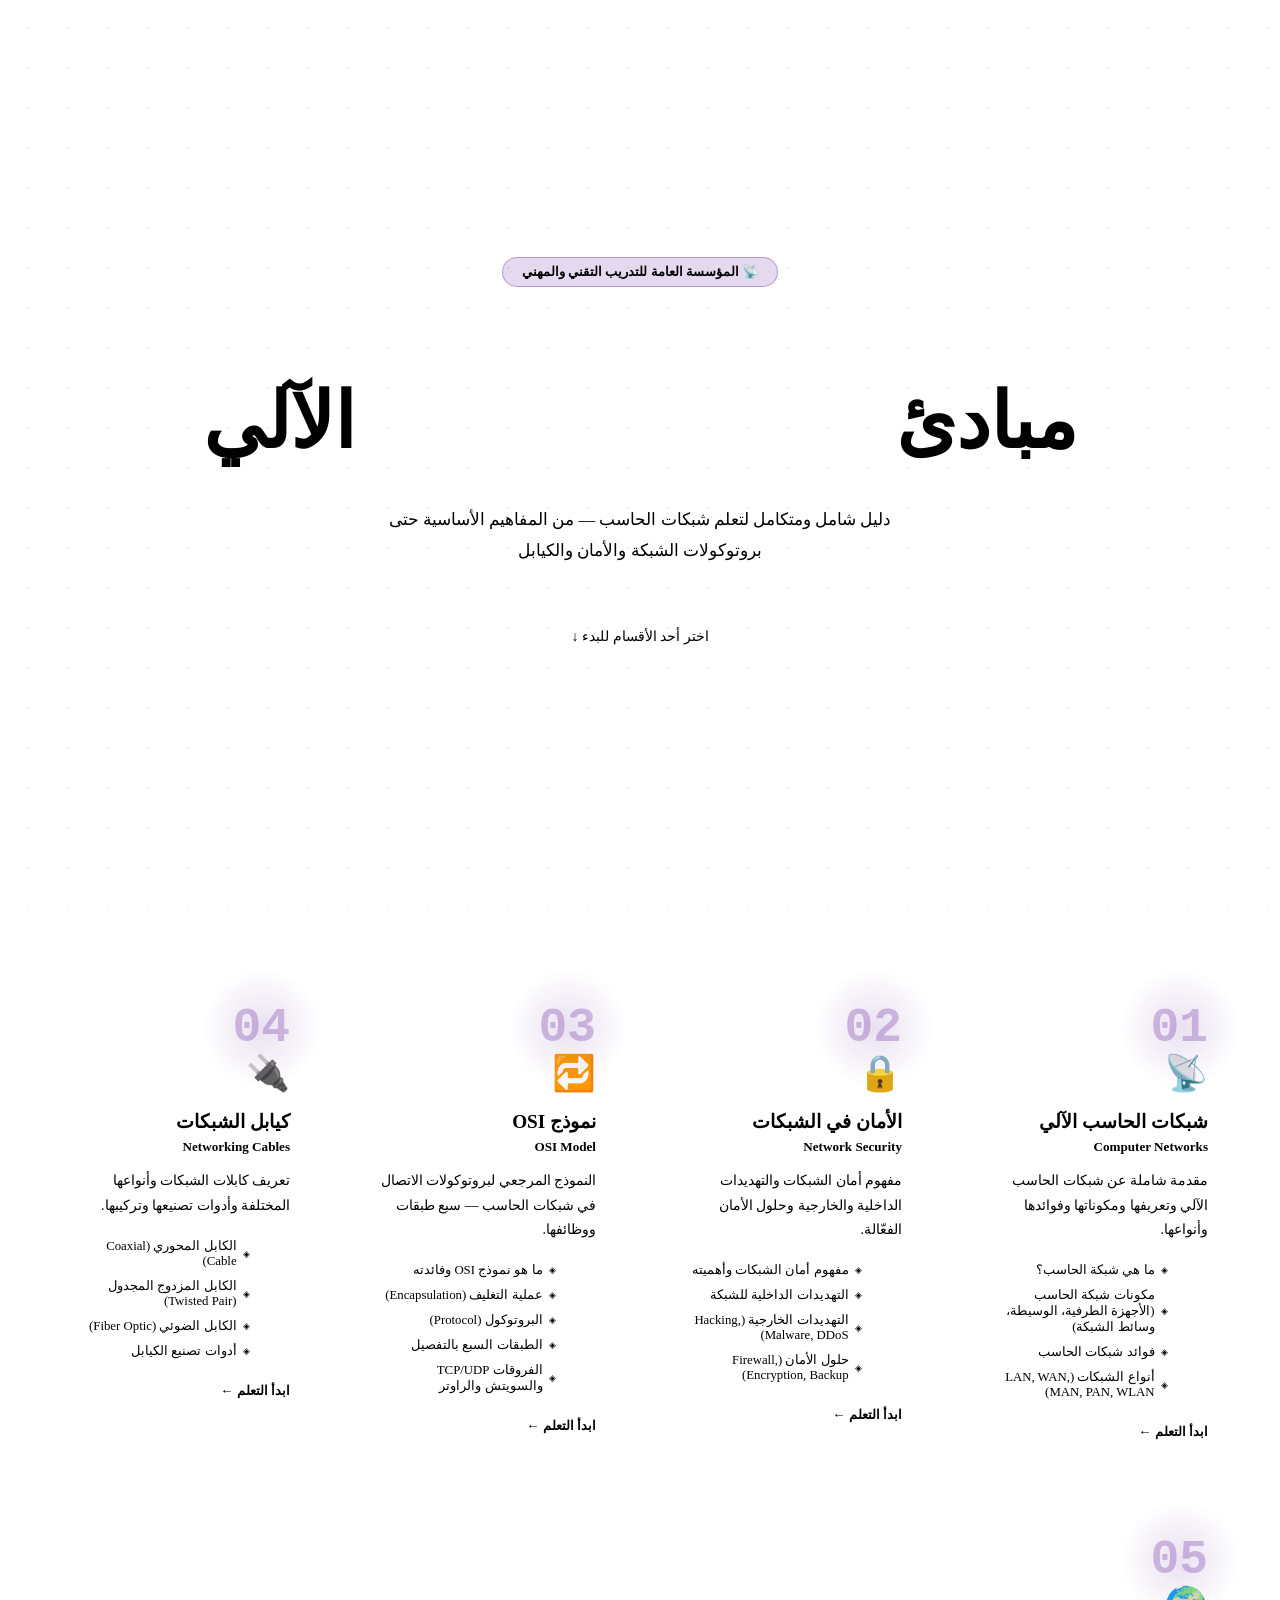
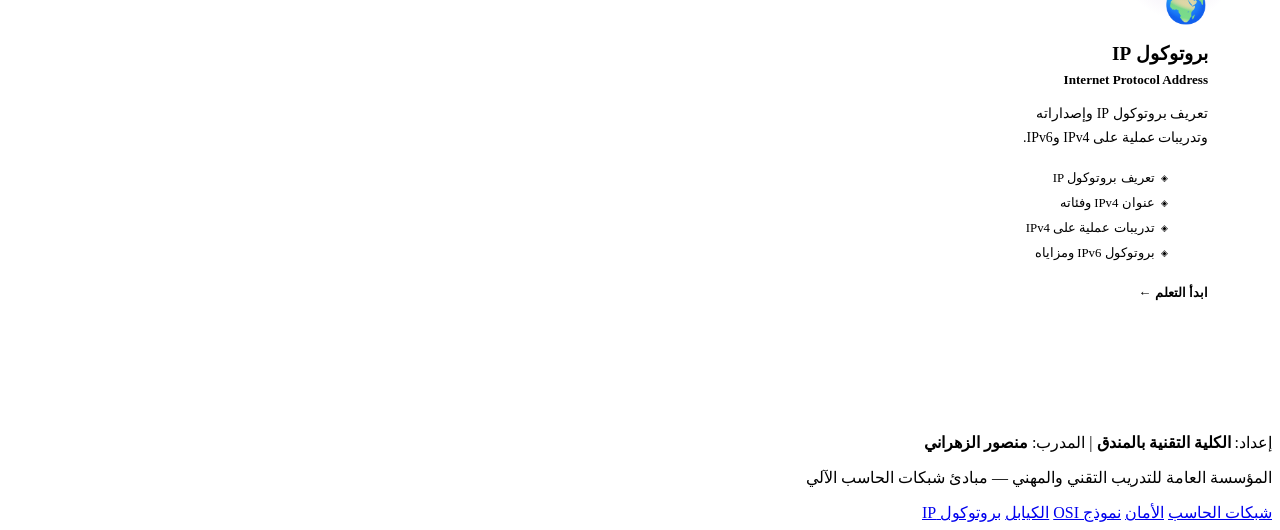
==== commit d39855f9: "Update index.html" ====
--- a/index.html
+++ b/index.html
@@ -4,1753 +4,235 @@
 <meta charset="UTF-8">
 <meta name="viewport" content="width=device-width, initial-scale=1.0">
 <title>مبادئ شبكات الحاسب الآلي</title>
-<link href="https://fonts.googleapis.com/css2?family=Tajawal:wght@300;400;500;700;800;900&family=Cairo:wght@300;400;600;700;900&display=swap" rel="stylesheet">
+<link rel="stylesheet" href="style.css">
 <style>
-  :root {
-    --primary: #6c2fa0;
-    --primary-light: #8b46c8;
-    --primary-dark: #4a1f6e;
-    --accent: #00c9b1;
-    --accent2: #ff6b35;
-    --teal: #0097a7;
-    --bg: #0b0d1a;
-    --bg2: #111327;
-    --bg3: #1a1d35;
-    --card: #161928;
-    --card2: #1e2240;
-    --text: #e8eaf6;
-    --text-muted: #8c90b5;
-    --border: rgba(108,47,160,0.25);
-    --shadow: 0 8px 32px rgba(0,0,0,0.4);
-    --radius: 16px;
-    --radius-sm: 8px;
-  }
-
-  * { margin:0; padding:0; box-sizing:border-box; }
-
-  html { scroll-behavior: smooth; }
-
-  body {
-    font-family: 'Cairo', 'Tajawal', sans-serif;
-    background: var(--bg);
-    color: var(--text);
-    direction: rtl;
-    overflow-x: hidden;
-    line-height: 1.8;
-  }
-
-  /* ─── SCROLLBAR ─── */
-  ::-webkit-scrollbar { width: 6px; }
-  ::-webkit-scrollbar-track { background: var(--bg); }
-  ::-webkit-scrollbar-thumb { background: var(--primary); border-radius: 3px; }
-
-  /* ─── NAV ─── */
-  nav {
-    position: fixed;
-    top: 0; right: 0; left: 0;
-    z-index: 1000;
-    background: rgba(11,13,26,0.92);
-    backdrop-filter: blur(20px);
-    border-bottom: 1px solid var(--border);
-    padding: 0 2rem;
-  }
-
-  .nav-inner {
-    max-width: 1400px;
-    margin: 0 auto;
-    display: flex;
-    align-items: center;
-    justify-content: space-between;
-    height: 64px;
-    gap: 1rem;
-  }
-
-  .nav-logo {
-    font-size: 1.1rem;
-    font-weight: 900;
-    color: var(--accent);
-    white-space: nowrap;
-    letter-spacing: -0.5px;
-  }
-
-  .nav-links {
-    display: flex;
-    gap: 0.25rem;
-    list-style: none;
-    flex-wrap: wrap;
-    justify-content: center;
-  }
-
-  .nav-links a {
-    display: block;
-    padding: 0.4rem 0.8rem;
-    color: var(--text-muted);
-    text-decoration: none;
-    font-size: 0.82rem;
-    font-weight: 600;
-    border-radius: 20px;
-    transition: all 0.3s;
-    white-space: nowrap;
-  }
-
-  .nav-links a:hover, .nav-links a.active {
-    color: #fff;
-    background: var(--primary);
-  }
-
-  /* ─── HERO ─── */
-  .hero {
-    min-height: 100vh;
-    display: flex;
-    flex-direction: column;
-    align-items: center;
-    justify-content: center;
-    text-align: center;
-    padding: 120px 2rem 80px;
-    position: relative;
-    overflow: hidden;
-    background: radial-gradient(ellipse 80% 60% at 50% 30%, rgba(108,47,160,0.3) 0%, transparent 70%),
-                radial-gradient(ellipse 60% 40% at 80% 70%, rgba(0,201,177,0.15) 0%, transparent 60%),
-                var(--bg);
-  }
-
-  .hero::before {
-    content: '';
-    position: absolute;
-    inset: 0;
-    background-image:
-      radial-gradient(circle, rgba(108,47,160,0.12) 1px, transparent 1px);
-    background-size: 40px 40px;
-    animation: gridMove 20s linear infinite;
-  }
-
-  @keyframes gridMove {
-    from { transform: translateY(0); }
-    to { transform: translateY(40px); }
-  }
-
-  .hero-badge {
-    display: inline-flex;
-    align-items: center;
-    gap: 0.5rem;
-    padding: 0.5rem 1.25rem;
-    background: rgba(108,47,160,0.2);
-    border: 1px solid rgba(108,47,160,0.4);
-    border-radius: 30px;
-    font-size: 0.85rem;
-    color: var(--accent);
-    font-weight: 700;
-    margin-bottom: 2rem;
-    animation: fadeIn 0.8s ease forwards;
-  }
-
-  .hero h1 {
-    font-size: clamp(2.2rem, 6vw, 5rem);
-    font-weight: 900;
-    line-height: 1.15;
-    margin-bottom: 1.5rem;
-    animation: slideUp 0.8s ease 0.2s both;
-  }
-
-  .hero h1 span {
-    background: linear-gradient(135deg, var(--primary-light), var(--accent));
-    -webkit-background-clip: text;
-    -webkit-text-fill-color: transparent;
-    background-clip: text;
-  }
-
-  .hero-sub {
-    font-size: 1.1rem;
-    color: var(--text-muted);
-    max-width: 600px;
-    margin-bottom: 3rem;
-    animation: slideUp 0.8s ease 0.4s both;
-  }
-
-  .hero-cards {
-    display: flex;
-    flex-wrap: wrap;
-    gap: 1rem;
-    justify-content: center;
-    animation: slideUp 0.8s ease 0.6s both;
-  }
-
-  .hero-card {
-    padding: 1rem 1.5rem;
-    background: rgba(255,255,255,0.05);
-    border: 1px solid var(--border);
-    border-radius: var(--radius);
-    font-size: 0.9rem;
-    font-weight: 700;
-    cursor: pointer;
-    text-decoration: none;
-    color: var(--text);
-    transition: all 0.3s;
-    backdrop-filter: blur(10px);
-  }
-
-  .hero-card:hover {
-    background: var(--primary);
-    border-color: var(--primary);
-    transform: translateY(-3px);
-    color: #fff;
-  }
-
-  .hero-card .num {
-    display: block;
-    font-size: 1.6rem;
-    font-weight: 900;
-    color: var(--accent);
-    line-height: 1;
-    margin-bottom: 0.25rem;
-  }
-
-  @keyframes fadeIn { from { opacity:0 } to { opacity:1 } }
-  @keyframes slideUp { from { opacity:0; transform:translateY(30px) } to { opacity:1; transform:translateY(0) } }
-
-  /* ─── SECTIONS ─── */
-  .section {
-    padding: 100px 2rem;
-    max-width: 1300px;
-    margin: 0 auto;
-  }
-
-  .section-header {
-    margin-bottom: 3rem;
-    position: relative;
-  }
-
-  .section-tag {
-    display: inline-flex;
-    align-items: center;
-    gap: 0.5rem;
-    padding: 0.3rem 1rem;
-    background: rgba(108,47,160,0.15);
-    border: 1px solid rgba(108,47,160,0.3);
-    border-radius: 20px;
-    font-size: 0.78rem;
-    font-weight: 700;
-    color: var(--primary-light);
-    text-transform: uppercase;
-    letter-spacing: 0.1em;
-    margin-bottom: 1rem;
-  }
-
-  .section-title {
-    font-size: clamp(1.8rem, 4vw, 3rem);
-    font-weight: 900;
-    line-height: 1.2;
-    margin-bottom: 1rem;
-  }
-
-  .section-title span {
-    color: var(--accent);
-  }
-
-  .section-desc {
-    font-size: 1rem;
-    color: var(--text-muted);
-    max-width: 700px;
-    line-height: 1.8;
-  }
-
-  /* ─── DIVIDER ─── */
-  .section-divider {
-    width: 100%;
-    height: 1px;
-    background: linear-gradient(90deg, transparent, var(--border), transparent);
-    margin: 0;
-  }
-
-  /* ─── CARDS GRID ─── */
-  .cards-grid {
-    display: grid;
-    grid-template-columns: repeat(auto-fill, minmax(280px, 1fr));
-    gap: 1.5rem;
-    margin-top: 2rem;
-  }
-
-  .info-card {
-    background: var(--card);
-    border: 1px solid var(--border);
-    border-radius: var(--radius);
-    padding: 2rem;
-    transition: all 0.3s;
-    position: relative;
-    overflow: hidden;
-  }
-
-  .info-card::before {
-    content: '';
-    position: absolute;
-    top: 0; right: 0;
-    width: 80px; height: 80px;
-    background: radial-gradient(circle, rgba(108,47,160,0.2) 0%, transparent 70%);
-    border-radius: 0 var(--radius) 0 80px;
-  }
-
-  .info-card:hover {
-    border-color: rgba(108,47,160,0.6);
-    transform: translateY(-4px);
-    box-shadow: 0 16px 40px rgba(108,47,160,0.2);
-  }
-
-  .info-card .card-icon {
-    width: 48px; height: 48px;
-    background: linear-gradient(135deg, var(--primary), var(--accent));
-    border-radius: 12px;
-    display: flex;
-    align-items: center;
-    justify-content: center;
-    font-size: 1.4rem;
-    margin-bottom: 1.25rem;
-  }
-
-  .info-card h3 {
-    font-size: 1.1rem;
-    font-weight: 800;
-    margin-bottom: 0.75rem;
-    color: var(--text);
-  }
-
-  .info-card p {
-    font-size: 0.92rem;
-    color: var(--text-muted);
-    line-height: 1.8;
-  }
-
-  /* ─── CONTENT BLOCK ─── */
-  .content-block {
-    background: var(--card);
-    border: 1px solid var(--border);
-    border-radius: var(--radius);
-    padding: 2.5rem;
-    margin-bottom: 2rem;
-  }
-
-  .content-block h3 {
-    font-size: 1.3rem;
-    font-weight: 800;
-    margin-bottom: 1.25rem;
-    color: var(--accent);
-    display: flex;
-    align-items: center;
-    gap: 0.75rem;
-  }
-
-  .content-block h3 .dot {
-    width: 10px; height: 10px;
-    background: var(--accent);
-    border-radius: 50%;
-    flex-shrink: 0;
-  }
-
-  .content-block p {
-    color: var(--text-muted);
-    line-height: 1.9;
-    font-size: 0.95rem;
-  }
-
-  .content-block ul {
-    list-style: none;
-    margin-top: 1rem;
-  }
-
-  .content-block ul li {
-    padding: 0.5rem 0 0.5rem 1.5rem;
-    color: var(--text-muted);
-    font-size: 0.93rem;
-    line-height: 1.7;
-    position: relative;
-    border-bottom: 1px solid rgba(255,255,255,0.04);
-  }
-
-  .content-block ul li:last-child { border-bottom: none; }
-
-  .content-block ul li::before {
-    content: '◆';
-    position: absolute;
-    right: 0;
-    color: var(--primary-light);
-    font-size: 0.5rem;
-    top: 0.85rem;
-  }
-
-  /* ─── TWO-COL ─── */
-  .two-col {
-    display: grid;
-    grid-template-columns: 1fr 1fr;
-    gap: 1.5rem;
-    margin-bottom: 2rem;
-  }
-
-  @media (max-width: 768px) {
-    .two-col { grid-template-columns: 1fr; }
-  }
-
-  /* ─── HIGHLIGHT BOX ─── */
-  .highlight-box {
-    background: linear-gradient(135deg, rgba(108,47,160,0.15), rgba(0,201,177,0.08));
-    border: 1px solid rgba(0,201,177,0.3);
-    border-radius: var(--radius);
-    padding: 2rem;
-    margin-bottom: 1.5rem;
-  }
-
-  .highlight-box p {
-    font-size: 1rem;
-    line-height: 1.9;
-    color: var(--text);
-    font-weight: 500;
-  }
-
-  /* ─── TABLE ─── */
-  .table-wrap {
-    overflow-x: auto;
-    border-radius: var(--radius);
-    border: 1px solid var(--border);
-    margin: 1.5rem 0;
-  }
-
-  table {
-    width: 100%;
-    border-collapse: collapse;
-    font-size: 0.88rem;
-  }
-
-  thead { background: var(--primary-dark); }
-  thead th {
-    padding: 1rem 1.25rem;
-    text-align: right;
-    font-weight: 700;
-    color: #fff;
-    white-space: nowrap;
-  }
-
-  tbody tr { border-bottom: 1px solid rgba(255,255,255,0.05); }
-  tbody tr:last-child { border-bottom: none; }
-  tbody tr:hover { background: rgba(108,47,160,0.08); }
-
-  tbody td {
-    padding: 0.9rem 1.25rem;
-    color: var(--text-muted);
-    font-size: 0.87rem;
-    line-height: 1.6;
-  }
-
-  tbody td:first-child { font-weight: 700; color: var(--text); }
-
-  /* ─── OSI LAYERS ─── */
-  .osi-layers {
-    display: flex;
-    flex-direction: column;
-    gap: 0.5rem;
-    margin: 1.5rem 0;
-  }
-
-  .osi-layer {
-    display: flex;
-    align-items: center;
-    gap: 1rem;
-    padding: 1rem 1.5rem;
-    border-radius: var(--radius-sm);
-    border: 1px solid var(--border);
-    transition: all 0.3s;
-  }
-
-  .osi-layer:hover { transform: translateX(-4px); }
-
-  .layer-num {
-    width: 36px; height: 36px;
-    border-radius: 50%;
-    display: flex;
-    align-items: center;
-    justify-content: center;
-    font-weight: 900;
-    font-size: 0.9rem;
-    flex-shrink: 0;
-    color: #fff;
-  }
-
-  .layer-info { flex: 1; }
-  .layer-name { font-weight: 800; font-size: 0.95rem; }
-  .layer-desc { font-size: 0.82rem; color: var(--text-muted); margin-top: 0.2rem; }
-  .layer-badge {
-    padding: 0.25rem 0.75rem;
-    border-radius: 20px;
-    font-size: 0.75rem;
-    font-weight: 700;
-    background: rgba(255,255,255,0.08);
-    color: var(--text-muted);
-    white-space: nowrap;
-  }
-
-  /* ─── NETWORK TYPES ─── */
-  .network-types-grid {
-    display: grid;
-    grid-template-columns: repeat(auto-fill, minmax(220px, 1fr));
-    gap: 1rem;
-    margin: 1.5rem 0;
-  }
-
-  .net-type-card {
-    background: var(--card2);
-    border: 1px solid var(--border);
-    border-radius: var(--radius);
-    padding: 1.5rem;
-    text-align: center;
-    transition: all 0.3s;
-  }
-
-  .net-type-card:hover {
-    border-color: var(--accent);
-    transform: translateY(-4px);
-  }
-
-  .net-type-badge {
-    display: inline-block;
-    padding: 0.35rem 1rem;
-    border-radius: 20px;
-    font-weight: 900;
-    font-size: 0.85rem;
-    margin-bottom: 0.75rem;
-    color: #fff;
-  }
-
-  .net-type-card h4 { font-size: 1rem; font-weight: 800; margin-bottom: 0.5rem; }
-  .net-type-card p { font-size: 0.82rem; color: var(--text-muted); line-height: 1.7; }
-
-  /* ─── NUMBERED LIST ─── */
-  .numbered-list { counter-reset: item; list-style: none; margin: 1rem 0; }
-  .numbered-list li {
-    counter-increment: item;
-    display: flex;
-    gap: 1rem;
-    align-items: flex-start;
-    padding: 0.75rem 0;
-    border-bottom: 1px solid rgba(255,255,255,0.04);
-    font-size: 0.93rem;
-    color: var(--text-muted);
-  }
-  .numbered-list li:last-child { border-bottom: none; }
-  .numbered-list li::before {
-    content: counter(item);
-    min-width: 28px; height: 28px;
-    background: var(--primary);
-    color: #fff;
-    border-radius: 50%;
-    display: flex;
-    align-items: center;
-    justify-content: center;
-    font-weight: 900;
-    font-size: 0.8rem;
-    flex-shrink: 0;
-  }
-
-  /* ─── CABLE SECTION ─── */
-  .cable-card {
-    background: var(--card);
-    border: 1px solid var(--border);
-    border-radius: var(--radius);
-    padding: 2rem;
-    margin-bottom: 1.5rem;
-    position: relative;
-    overflow: hidden;
-  }
-
-  .cable-card::after {
-    content: '';
-    position: absolute;
-    bottom: 0; left: 0; right: 0;
-    height: 3px;
-    background: linear-gradient(90deg, var(--primary), var(--accent));
-  }
-
-  .cable-card h3 {
-    font-size: 1.2rem;
-    font-weight: 800;
-    margin-bottom: 1rem;
-    color: var(--text);
-  }
-
-  .cable-card h3 span { color: var(--accent); }
-  .cable-card p { color: var(--text-muted); line-height: 1.9; font-size: 0.93rem; }
-  .cable-card ul { margin-top: 0.75rem; list-style: none; }
-  .cable-card ul li {
-    padding: 0.4rem 1rem 0.4rem 0;
-    color: var(--text-muted);
-    font-size: 0.88rem;
-    position: relative;
-  }
-  .cable-card ul li::before { content: '▶ '; color: var(--primary-light); font-size: 0.6rem; }
-
-  /* ─── SECTION BG ALTERNATING ─── */
-  .section-alt { background: var(--bg2); }
-  .section-alt .section { margin: 0 auto; }
-
-  .section-wrapper-alt {
-    background: linear-gradient(180deg, var(--bg) 0%, var(--bg2) 50%, var(--bg) 100%);
-  }
-
-  /* ─── SECURITY CARDS ─── */
-  .threat-card {
-    background: var(--card);
-    border: 1px solid var(--border);
-    border-radius: var(--radius);
-    padding: 1.75rem;
-    position: relative;
-    overflow: hidden;
-    transition: all 0.3s;
-  }
-
-  .threat-card:hover { transform: translateY(-4px); box-shadow: 0 12px 30px rgba(0,0,0,0.3); }
-
-  .threat-card .threat-icon {
-    font-size: 2rem;
-    margin-bottom: 1rem;
-    display: block;
-  }
-
-  .threat-card h4 { font-size: 1rem; font-weight: 800; margin-bottom: 0.6rem; color: var(--text); }
-  .threat-card p { font-size: 0.88rem; color: var(--text-muted); line-height: 1.75; }
-  .threat-card .threat-tag {
-    display: inline-block;
-    padding: 0.2rem 0.7rem;
-    border-radius: 10px;
-    font-size: 0.72rem;
-    font-weight: 700;
-    margin-bottom: 0.75rem;
-  }
-
-  /* ─── FOOTER ─── */
-  footer {
-    text-align: center;
-    padding: 3rem 2rem;
-    border-top: 1px solid var(--border);
-    color: var(--text-muted);
-    font-size: 0.85rem;
-    background: var(--bg2);
-  }
-
-  footer strong { color: var(--accent); }
-
-  /* ─── SCROLL TO TOP ─── */
-  .scroll-top {
-    position: fixed;
-    bottom: 2rem;
-    left: 2rem;
-    width: 44px; height: 44px;
-    background: var(--primary);
-    border-radius: 50%;
-    display: flex;
-    align-items: center;
-    justify-content: center;
-    cursor: pointer;
-    opacity: 0;
-    transform: translateY(20px);
-    transition: all 0.3s;
-    border: none;
-    color: #fff;
-    font-size: 1.2rem;
-    z-index: 999;
-  }
-
-  .scroll-top.visible { opacity: 1; transform: translateY(0); }
-  .scroll-top:hover { background: var(--accent); }
-
-  /* ─── RESPONSIVE ─── */
-  @media (max-width: 768px) {
-    nav { padding: 0 1rem; }
-    .nav-links { display: none; }
-    .section { padding: 60px 1.25rem; }
-    .hero { padding: 100px 1.25rem 60px; }
-  }
-
-  /* ─── TOPOLOGY GRID ─── */
-  .topo-grid {
-    display: grid;
-    grid-template-columns: repeat(auto-fill, minmax(180px, 1fr));
-    gap: 1rem;
-    margin: 1.5rem 0;
-  }
-
-  .topo-card {
-    background: var(--card2);
-    border: 1px solid var(--border);
-    border-radius: var(--radius-sm);
-    padding: 1.25rem;
-    text-align: center;
-    transition: all 0.3s;
-  }
-
-  .topo-card:hover { border-color: var(--primary); transform: translateY(-3px); }
-  .topo-card .topo-icon { font-size: 2rem; margin-bottom: 0.5rem; }
-  .topo-card h4 { font-size: 0.9rem; font-weight: 700; color: var(--text); }
-  .topo-card p { font-size: 0.78rem; color: var(--text-muted); margin-top: 0.3rem; }
-
-  /* ─── SOLUTIONS GRID ─── */
-  .solutions-grid {
-    display: grid;
-    grid-template-columns: repeat(auto-fill, minmax(260px, 1fr));
-    gap: 1.25rem;
-    margin: 1.5rem 0;
-  }
-
-  .solution-card {
-    background: var(--card);
-    border: 1px solid var(--border);
-    border-radius: var(--radius);
-    padding: 1.75rem;
-    transition: all 0.3s;
-  }
-
-  .solution-card:hover { border-color: var(--accent); transform: translateY(-4px); }
-
-  .solution-card .sol-icon {
-    width: 44px; height: 44px;
-    border-radius: 10px;
-    background: linear-gradient(135deg, rgba(0,201,177,0.2), rgba(108,47,160,0.2));
-    display: flex;
-    align-items: center;
-    justify-content: center;
-    font-size: 1.3rem;
-    margin-bottom: 1rem;
-    border: 1px solid rgba(0,201,177,0.2);
-  }
-
-  .solution-card h4 { font-size: 0.95rem; font-weight: 800; margin-bottom: 0.6rem; color: var(--accent); }
-  .solution-card p { font-size: 0.85rem; color: var(--text-muted); line-height: 1.7; }
-
-  /* section separators */
-  .sec-sep {
-    background: var(--bg3);
-    border-top: 1px solid var(--border);
-    border-bottom: 1px solid var(--border);
-  }
-
-  .tag-purple { background: rgba(108,47,160,0.2); color: #c58af9; }
-  .tag-red    { background: rgba(244,67,54,0.15); color: #ff6b6b; }
-  .tag-teal   { background: rgba(0,201,177,0.15); color: #00c9b1; }
-
-  .badge-a { background: #4CAF50; }
-  .badge-b { background: #2196F3; }
-  .badge-c { background: #FF9800; }
-  .badge-lan { background: #6c2fa0; }
-  .badge-wlan { background: #0097a7; }
-  .badge-pan { background: #e91e63; }
-  .badge-man { background: #ff6b35; }
-  .badge-wan { background: #4CAF50; }
-
-  .l7 { background: #5c6bc0; }
-  .l6 { background: #26a69a; }
-  .l5 { background: #66bb6a; }
-  .l4 { background: #ffa726; }
-  .l3 { background: #ef5350; }
-  .l2 { background: #ab47bc; }
-  .l1 { background: #8d6e63; }
+/* ─── HOME-ONLY STYLES ─── */
+.hero {
+  min-height: 100vh;
+  display: flex; flex-direction: column;
+  align-items: center; justify-content: center;
+  text-align: center;
+  padding: calc(var(--nav-h) + 60px) 2rem 80px;
+  position: relative; overflow: hidden;
+  background:
+    radial-gradient(ellipse 80% 55% at 50% 30%, rgba(108,47,160,0.3) 0%, transparent 65%),
+    radial-gradient(ellipse 55% 40% at 85% 75%, rgba(0,201,177,0.12) 0%, transparent 55%),
+    var(--bg);
+}
+.hero::before {
+  content: '';
+  position: absolute; inset: 0;
+  background-image: radial-gradient(circle, rgba(108,47,160,0.1) 1px, transparent 1px);
+  background-size: 40px 40px;
+  animation: bgMove 22s linear infinite;
+  pointer-events: none;
+}
+@keyframes bgMove { to { transform: translateY(40px); } }
+
+.hero-badge {
+  display: inline-flex; align-items: center; gap: 0.5rem;
+  padding: 0.4rem 1.2rem;
+  background: rgba(108,47,160,0.18);
+  border: 1px solid rgba(108,47,160,0.38);
+  border-radius: 30px;
+  font-size: 0.82rem; font-weight: 700; color: var(--accent);
+  margin-bottom: 1.75rem;
+}
+.hero h1 {
+  font-size: clamp(2.2rem, 6vw, 4.8rem);
+  font-weight: 900; line-height: 1.15; margin-bottom: 1.25rem;
+}
+.hero h1 .grad {
+  background: linear-gradient(135deg, var(--primary-light), var(--accent));
+  -webkit-background-clip: text; -webkit-text-fill-color: transparent;
+  background-clip: text;
+}
+.hero-sub {
+  font-size: 1.05rem; color: var(--text-muted);
+  max-width: 580px; margin-bottom: 3rem; line-height: 1.85;
+}
+
+/* page cards grid */
+.pages-grid {
+  display: grid;
+  grid-template-columns: repeat(auto-fill, minmax(280px, 1fr));
+  gap: 1.5rem;
+  max-width: 1280px;
+  margin: 0 auto;
+  padding: 60px 2rem 80px;
+}
+.page-card {
+  background: var(--card);
+  border: 1px solid var(--border);
+  border-radius: var(--radius);
+  padding: 2.25rem 2rem;
+  text-decoration: none;
+  color: var(--text);
+  transition: all 0.3s;
+  position: relative;
+  overflow: hidden;
+  display: block;
+}
+.page-card::before {
+  content: '';
+  position: absolute; top: 0; right: 0;
+  width: 120px; height: 120px;
+  background: radial-gradient(circle, rgba(108,47,160,0.15) 0%, transparent 70%);
+  pointer-events: none;
+}
+.page-card::after {
+  content: '';
+  position: absolute; bottom: 0; left: 0; right: 0;
+  height: 3px;
+  background: linear-gradient(90deg, var(--primary), var(--accent));
+  transform: scaleX(0);
+  transition: transform 0.35s;
+}
+.page-card:hover {
+  border-color: rgba(108,47,160,0.55);
+  transform: translateY(-6px);
+  box-shadow: 0 18px 45px rgba(108,47,160,0.2);
+}
+.page-card:hover::after { transform: scaleX(1); }
+
+.pc-num {
+  font-size: 3rem; font-weight: 900; line-height: 1;
+  color: rgba(108,47,160,0.3);
+  margin-bottom: 0.75rem;
+  font-family: 'Cairo', monospace;
+}
+.pc-icon {
+  font-size: 2.2rem; margin-bottom: 1rem; display: block;
+}
+.pc-title { font-size: 1.2rem; font-weight: 900; margin-bottom: 0.4rem; }
+.pc-en { font-size: 0.82rem; color: var(--accent); font-weight: 600; margin-bottom: 0.85rem; }
+.pc-desc { font-size: 0.87rem; color: var(--text-muted); line-height: 1.75; }
+.pc-topics { margin-top: 1rem; list-style: none; }
+.pc-topics li {
+  font-size: 0.8rem; color: var(--text-muted);
+  padding: 0.25rem 0;
+  border-bottom: 1px solid rgba(255,255,255,0.04);
+  display: flex; align-items: center; gap: 0.4rem;
+}
+.pc-topics li::before { content: '◈'; color: var(--primary-light); font-size: 0.55rem; }
+.pc-topics li:last-child { border-bottom: none; }
+.pc-arrow {
+  margin-top: 1.25rem;
+  font-size: 0.82rem; font-weight: 700; color: var(--accent);
+  display: flex; align-items: center; gap: 0.4rem;
+}
+
+@media (max-width: 600px) {
+  .pages-grid { padding: 40px 1.25rem 60px; }
+  .hero { padding: calc(var(--nav-h) + 40px) 1.25rem 60px; }
+}
 </style>
 </head>
 <body>
 
-<!-- ═══ NAVIGATION ═══ -->
-<nav>
-  <div class="nav-inner">
-    <span class="nav-logo">🌐 مبادئ الشبكات</span>
-    <ul class="nav-links">
-      <li><a href="#networks">شبكات الحاسب</a></li>
-      <li><a href="#security">الأمان</a></li>
-      <li><a href="#osi">نموذج OSI</a></li>
-      <li><a href="#cables">الكيابل</a></li>
-      <li><a href="#ip">بروتوكول IP</a></li>
-    </ul>
-  </div>
-</nav>
+<!-- nav injected by shared-nav.js -->
 
 <!-- ═══ HERO ═══ -->
 <section class="hero">
-  <div class="hero-badge">📡 المؤسسة العامة للتدريب التقني والمهني</div>
-  <h1>مبادئ <span>شبكات الحاسب</span> الآلي</h1>
-  <p class="hero-sub">دليل شامل لتعلم شبكات الحاسب — من المفاهيم الأساسية إلى بروتوكولات الشبكة والأمان والكيابل</p>
-  <div class="hero-cards">
-    <a href="#networks" class="hero-card"><span class="num">01</span>شبكات الحاسب</a>
-    <a href="#security" class="hero-card"><span class="num">02</span>الأمان</a>
-    <a href="#osi" class="hero-card"><span class="num">03</span>نموذج OSI</a>
-    <a href="#cables" class="hero-card"><span class="num">04</span>كيابل الشبكات</a>
-    <a href="#ip" class="hero-card"><span class="num">05</span>بروتوكول IP</a>
-  </div>
+  <div class="hero-badge anim-1">📡 المؤسسة العامة للتدريب التقني والمهني</div>
+  <h1 class="anim-2">مبادئ <span class="grad">شبكات الحاسب</span> الآلي</h1>
+  <p class="hero-sub anim-3">دليل شامل ومتكامل لتعلم شبكات الحاسب — من المفاهيم الأساسية حتى بروتوكولات الشبكة والأمان والكيابل</p>
+  <p class="anim-4" style="font-size:0.88rem; color:var(--text-muted);">اختر أحد الأقسام للبدء ↓</p>
 </section>
 
-<div class="section-divider"></div>
-
-<!-- ═══════════════════════════════════════════ -->
-<!-- SECTION 1: شبكات الحاسب الآلي             -->
-<!-- ═══════════════════════════════════════════ -->
-<div id="networks">
-<div class="section">
-
-  <div class="section-header">
-    <div class="section-tag">📡 القسم الأول</div>
-    <h2 class="section-title">شبكات الحاسب الآلي<br><span>Computer Networks</span></h2>
-    <p class="section-desc">مقدمة شاملة عن شبكات الحاسب الآلي — تعريفها، مكوناتها، فوائدها، وأنواعها المختلفة.</p>
-  </div>
-
-  <!-- ما هي شبكات الحاسب -->
-  <div class="content-block">
-    <h3><span class="dot"></span>ما هي شبكة الحاسب؟ (Network Computer)</h3>
-    <div class="highlight-box">
-      <p>شبكة الحاسب عبارة عن مجموعة من الحاسبات والأجهزة الأخرى المتصلة مع بعضها البعض حيث يكون لها القدرة على مشاركة عدد كبير من المستخدمين للبيانات (Data) والأجهزة (Hardware) كما تعتبر الشبكة وسيلة اتصال إلكتروني بين الأفراد.</p>
-    </div>
-  </div>
-
-  <!-- مكونات شبكات الحاسب -->
-  <div class="content-block">
-    <h3><span class="dot"></span>مكونات شبكة الحاسب</h3>
-    <p style="margin-bottom:1.5rem;">تتكون شبكة الحاسب من ثلاث مكونات رئيسية وهي:</p>
-    <div class="cards-grid">
-      <div class="info-card">
-        <div class="card-icon">💻</div>
-        <h3>① الأجهزة الطرفية (Clients)</h3>
-        <p>أي جهاز يُرسل المعلومات ويستقبلها على الشبكة مثل كمبيوتر، طابعة. الجهاز الطرفي هو المكان الذي تنشأ منه الرسالة أو المكان الذي يتم استلامها فيه. تنشأ البيانات باستخدام جهاز طرفي، وتتدفق خلال الشبكة، وتصل إلى جهاز طرفي آخر.</p>
-      </div>
-      <div class="info-card">
-        <div class="card-icon">🔀</div>
-        <h3>② الأجهزة الوسيطة</h3>
-        <p>هي الأجهزة المسؤولة عن توجيه الحزم ما بين المرسل والمستقبل مثل سويتش، راوتر، نقطة الوصول. وتقوم الأجهزة الوسيطة بالاتصال البيني بين الأجهزة الطرفية ومن الأمثلة عليها: أجهزة التبديل (Switch)، ونقاط الوصول اللاسلكية (Access Point)، وأجهزة التوجيه (Router)، وجدران الحماية (Firewall).</p>
-      </div>
-      <div class="info-card">
-        <div class="card-icon">📶</div>
-        <h3>③ وسائط الشبكة</h3>
-        <p>مكون تنتقل عبره الرسالة من المصدر إلى الوجهة مثل الكابل أو الموجة اللاسلكية. يتم نقل الاتصالات عبر الشبكة من خلال وسيط يسمح للرسالة بالانتقال من المصدر إلى الوجهة. أنواعه: Cable (كابل)، Fiber Optic (ألياف ضوئية)، Wireless (لاسلكي).</p>
-      </div>
-    </div>
-  </div>
-
-  <!-- فوائد شبكات الحاسب -->
-  <div class="content-block">
-    <h3><span class="dot"></span>فوائد شبكات الحاسب</h3>
-    <div class="cards-grid">
-      <div class="info-card">
-        <div class="card-icon">🖨️</div>
-        <h3>مشاركة موارد الشبكة (Hardware)</h3>
-        <p>مشاركة موارد الشبكة بين المستخدمين مثل الطابعة وأجهزة التخزين دون الحاجة لنسخ متعددة من الجهاز.</p>
-      </div>
-      <div class="info-card">
-        <div class="card-icon">💾</div>
-        <h3>مشاركة البرمجيات (Software)</h3>
-        <p>مشاركة البرمجيات بين المستخدمين على الشبكة مما يوفر تكلفة شراء نسخ متعددة من البرامج.</p>
-      </div>
-      <div class="info-card">
-        <div class="card-icon">📁</div>
-        <h3>مشاركة الملفات مباشرة</h3>
-        <p>مشاركة الملفات مباشرة بين الأجهزة بدلاً من نقلها عبر البريد الإلكتروني أو وسائط التخزين المحمولة.</p>
-      </div>
-      <div class="info-card">
-        <div class="card-icon">🎮</div>
-        <h3>ممارسة الألعاب الجماعية (Multiplayer)</h3>
-        <p>ممارسة ألعاب الكمبيوتر الجماعية بين أكثر من مستخدم في نفس الوقت عبر الشبكة.</p>
-      </div>
-    </div>
-  </div>
-
-  <!-- أنواع شبكات الحاسب -->
-  <div class="content-block">
-    <h3><span class="dot"></span>أنواع شبكات الحاسب</h3>
-
-    <p style="font-weight:700; color:var(--text); margin-bottom:1rem;">أولاً: الشبكات من حيث المدى الجغرافي</p>
-    <div class="network-types-grid">
-      <div class="net-type-card">
-        <div class="net-type-badge badge-lan">LAN</div>
-        <h4>الشبكة المحلية</h4>
-        <p>هي شبكة تربط مجموعة من أجهزة الحاسوب والأجهزة الطرفية داخل منطقة جغرافية محدودة مثل منزل، مكتب، مدرسة أو مؤسسة. تُستخدم لتبادل البيانات ومشاركة الموارد مثل الطابعات والملفات والاتصال بالإنترنت.</p>
-      </div>
-      <div class="net-type-card">
-        <div class="net-type-badge badge-wlan">WLAN</div>
-        <h4>الشبكة المحلية اللاسلكية</h4>
-        <p>هي شبكة تستخدم تقنية الاتصال اللاسلكي (Wi-Fi) لربط الأجهزة مثل الحواسيب والهواتف الذكية والطابعات بنقطة وصول (Access Point) أو راوتر، مما يتيح تبادل البيانات والوصول إلى الإنترنت دون الحاجة إلى توصيلات سلكية.</p>
-      </div>
-      <div class="net-type-card">
-        <div class="net-type-badge badge-pan">PAN</div>
-        <h4>الشبكة الخاصة (الشخصية)</h4>
-        <p>الشبكة الشخصية (PAN) هي نوع من الشبكات التي تُستخدم لتوصيل الأجهزة القريبة من الشخص، عادةً في نطاق بضعة أمتار. تُستخدم لتبادل البيانات بين الأجهزة الشخصية مثل الهواتف الذكية، الأجهزة اللوحية، أجهزة الكمبيوتر المحمولة، والسماعات اللاسلكية.</p>
-      </div>
-      <div class="net-type-card">
-        <div class="net-type-badge badge-man">MAN</div>
-        <h4>الشبكة المتوسطة</h4>
-        <p>تعني "شبكة الاقليمية". وهي شبكة حاسوبية تربط عدة شبكات محلية (LAN) ضمن نطاق جغرافي متوسط في حدود المنطقة.</p>
-      </div>
-      <div class="net-type-card">
-        <div class="net-type-badge badge-wan">WAN</div>
-        <h4>الشبكة الواسعة</h4>
-        <p>تعني "شبكة منطقة واسعة". وهي شبكة تربط بين شبكات محلية (LAN) أو شبكات اقليمية (MAN) عبر مسافات جغرافية كبيرة، مثل مدن أو دول أو حتى قارات.</p>
-      </div>
-    </div>
-
-    <p style="font-weight:700; color:var(--text); margin: 2rem 0 1rem;">ثانياً: الشبكات من حيث معمارية الشبكة</p>
-    <div class="two-col">
-      <div class="info-card">
-        <div class="card-icon">🔗</div>
-        <h3>شبكة نظير إلى نظير (Peer to Peer)</h3>
-        <p>في هذا النوع من الشبكات تتصل الحواسيب ببعضها البعض مباشرة دون الحاجة لخادم مركزي، وكل جهاز يعمل كعميل وخادم في آن واحد.</p>
-      </div>
-      <div class="info-card">
-        <div class="card-icon">🖥️</div>
-        <h3>شبكة العميل والخادم (Client Server)</h3>
-        <p>في هذا النوع يوجد خادم مركزي (Server) يقدم الخدمات للعملاء (Clients)، حيث يطلب العملاء الخدمات من الخادم الذي يستجيب لطلباتهم.</p>
-      </div>
-    </div>
-
-    <p style="font-weight:700; color:var(--text); margin: 2rem 0 1rem;">ثالثاً: الشبكات حسب التصميم الهندسي (Topology)</p>
-    <div class="topo-grid">
-      <div class="topo-card">
-        <div class="topo-icon">━</div>
-        <h4>الشبكة الخطية (Bus)</h4>
-        <p>جميع الأجهزة متصلة بخط واحد</p>
-      </div>
-      <div class="topo-card">
-        <div class="topo-icon">⭐</div>
-        <h4>الشبكة النجمية (Star)</h4>
-        <p>جميع الأجهزة متصلة بمركز واحد</p>
-      </div>
-      <div class="topo-card">
-        <div class="topo-icon">⭕</div>
-        <h4>الشبكة الحلقية (Ring)</h4>
-        <p>الأجهزة متصلة في شكل حلقة مغلقة</p>
-      </div>
-      <div class="topo-card">
-        <div class="topo-icon">🕸️</div>
-        <h4>الشبكة المعقدة (Mesh)</h4>
-        <p>كل جهاز متصل بجميع الأجهزة الأخرى</p>
-      </div>
-    </div>
-  </div>
-
-</div><!-- /section -->
-</div><!-- /#networks -->
-
-<div class="section-divider"></div>
-
-<!-- ═══════════════════════════════════════════ -->
-<!-- SECTION 2: الأمان في شبكات الحاسب         -->
-<!-- ═══════════════════════════════════════════ -->
-<div id="security" class="sec-sep">
-<div class="section">
-
-  <div class="section-header">
-    <div class="section-tag">🔒 القسم الثاني</div>
-    <h2 class="section-title">الأمان في شبكات الحاسب</h2>
-    <p class="section-desc">مفهوم أمان الشبكات والتهديدات الداخلية والخارجية وحلول الأمان المتاحة.</p>
-  </div>
-
-  <!-- مفهوم أمان الشبكات -->
-  <div class="content-block">
-    <h3><span class="dot"></span>مفهوم أمان الشبكات</h3>
-    <div class="highlight-box">
-      <p>أمان الشبكات هو مجموعة من السياسات والتقنيات التي تهدف إلى حماية البيانات والأجهزة المتصلة بالشبكة من الوصول غير المصرح به، أو سوء الاستخدام، أو الهجمات.</p>
-    </div>
-    <p style="font-weight:700; color:var(--text); margin-bottom:1rem;">أهمية أمان الشبكات:</p>
-    <div class="cards-grid">
-      <div class="info-card">
-        <div class="card-icon">🛡️</div>
-        <h3>حماية البيانات الحساسة</h3>
-        <p>حماية المعلومات الحساسة والسرية من الوصول غير المصرح به أو السرقة أو التلف.</p>
-      </div>
-      <div class="info-card">
-        <div class="card-icon">⚡</div>
-        <h3>ضمان استمرارية العمل</h3>
-        <p>ضمان عمل الأنظمة والخدمات بشكل مستمر دون انقطاع بسبب الهجمات الإلكترونية.</p>
-      </div>
-      <div class="info-card">
-        <div class="card-icon">✅</div>
-        <h3>تعزيز الثقة في الأنظمة التقنية</h3>
-        <p>بناء الثقة في الأنظمة التقنية لدى المستخدمين والمؤسسات مما يدعم استمرارية الأعمال.</p>
-      </div>
-      <div class="info-card">
-        <div class="card-icon">💰</div>
-        <h3>منع الخسائر المالية</h3>
-        <p>الوقاية من الخسائر المالية الناجمة عن اختراق البيانات أو التوقف عن العمل أو الابتزاز الإلكتروني.</p>
-      </div>
-    </div>
-  </div>
-
-  <!-- التهديدات الداخلية -->
-  <div class="content-block">
-    <h3><span class="dot"></span>التهديدات الداخلية للشبكة</h3>
-    <div class="highlight-box">
-      <p>هي التهديدات التي تأتي من داخل المؤسسة نفسها، سواء بقصد أو بدون قصد. لماذا هي خطيرة؟ لأن أصحابها غالباً يمتلكون صلاحيات وصول واسعة.</p>
-    </div>
-    <p style="font-weight:700; color:var(--text); margin-bottom:1rem;">أمثلة على التهديدات الداخلية:</p>
-    <div class="cards-grid">
-      <div class="threat-card">
-        <span class="threat-tag tag-purple">داخلي</span>
-        <span class="threat-icon">🔑</span>
-        <h4>مشاركة كلمة المرور</h4>
-        <p>موظف يشارك كلمة المرور مع الآخرين مما يتيح وصول غير مصرح به للبيانات والأنظمة.</p>
-      </div>
-      <div class="threat-card">
-        <span class="threat-tag tag-purple">داخلي</span>
-        <span class="threat-icon">🗑️</span>
-        <h4>حذف الملفات بالخطأ</h4>
-        <p>حذف ملفات مهمة عن طريق الخطأ مما يسبب فقدان البيانات الحيوية للمؤسسة.</p>
-      </div>
-      <div class="threat-card">
-        <span class="threat-tag tag-purple">داخلي</span>
-        <span class="threat-icon">📱</span>
-        <h4>الأجهزة الشخصية غير الآمنة</h4>
-        <p>استخدام أجهزة شخصية غير آمنة داخل الشبكة يفتح ثغرات أمنية خطيرة.</p>
-      </div>
-      <div class="threat-card">
-        <span class="threat-tag tag-purple">داخلي</span>
-        <span class="threat-icon">😤</span>
-        <h4>التخريب المتعمد</h4>
-        <p>موظف غاضب يقوم بتخريب البيانات أو تعطيل الأنظمة بشكل متعمد.</p>
-      </div>
-    </div>
-  </div>
-
-  <!-- التهديدات الخارجية -->
-  <div class="content-block">
-    <h3><span class="dot"></span>التهديدات الخارجية للشبكة</h3>
-    <div class="highlight-box">
-      <p>هي التهديدات التي تأتي من خارج حدود الشبكة. خطورتها: قد تؤدي إلى سرقة بيانات، تعطيل خدمات، أو ابتزاز مالي.</p>
-    </div>
-    <p style="font-weight:700; color:var(--text); margin-bottom:1rem;">أمثلة على التهديدات الخارجية:</p>
-    <div class="cards-grid">
-      <div class="threat-card">
-        <span class="threat-tag tag-red">خارجي</span>
-        <span class="threat-icon">💻</span>
-        <h4>هجمات الاختراق (Hacking)</h4>
-        <p>محاولات الوصول غير المصرح به للأنظمة والشبكات من قِبل قراصنة خارجيين.</p>
-      </div>
-      <div class="threat-card">
-        <span class="threat-tag tag-red">خارجي</span>
-        <span class="threat-icon">🦠</span>
-        <h4>البرمجيات الخبيثة (Malware)</h4>
-        <p>برامج ضارة مصممة لإلحاق الضرر بالأنظمة أو سرقة البيانات أو التجسس.</p>
-      </div>
-      <div class="threat-card">
-        <span class="threat-tag tag-red">خارجي</span>
-        <span class="threat-icon">⚠️</span>
-        <h4>هجمات حجب الخدمة (DDoS)</h4>
-        <p>إغراق الخوادم بطلبات زائفة لتعطيلها وجعلها غير قادرة على تقديم خدماتها.</p>
-      </div>
-      <div class="threat-card">
-        <span class="threat-tag tag-red">خارجي</span>
-        <span class="threat-icon">🎣</span>
-        <h4>التصيد الإلكتروني (Phishing)</h4>
-        <p>خداع المستخدمين للحصول على بياناتهم الشخصية وكلمات المرور عبر رسائل مزيفة.</p>
-      </div>
-      <div class="threat-card">
-        <span class="threat-tag tag-red">خارجي</span>
-        <span class="threat-icon">🔓</span>
-        <h4>استغلال الثغرات الأمنية</h4>
-        <p>استغلال نقاط الضعف في البرامج والأنظمة للوصول غير المصرح به إلى الشبكة.</p>
-      </div>
-    </div>
-  </div>
-
-  <!-- حلول الأمان -->
-  <div class="content-block">
-    <h3><span class="dot"></span>حلول الأمان في الشبكات</h3>
-    <div class="solutions-grid">
-      <div class="solution-card">
-        <div class="sol-icon">🔥</div>
-        <h4>الجدران النارية (Firewalls)</h4>
-        <p>تعمل كحارس بين الشبكة الداخلية والعالم الخارجي، وتسمح فقط بالاتصالات المصرح بها.</p>
-      </div>
-      <div class="solution-card">
-        <div class="sol-icon">🔍</div>
-        <h4>أنظمة كشف ومنع التسلل (IDS/IPS)</h4>
-        <p>يكتشف الهجمات (IDS). يكتشف ويمنع الهجمات تلقائياً (IPS).</p>
-      </div>
-      <div class="solution-card">
-        <div class="sol-icon">🔐</div>
-        <h4>التشفير (Encryption)</h4>
-        <p>تحويل البيانات إلى صيغة غير مفهومة إلا لمن يملك مفتاح فك التشفير.</p>
-      </div>
-      <div class="solution-card">
-        <div class="sol-icon">🔄</div>
-        <h4>تحديث الأنظمة والبرامج</h4>
-        <p>سد الثغرات الأمنية باستمرار عبر تحديثات منتظمة للأنظمة والبرامج.</p>
-      </div>
-      <div class="solution-card">
-        <div class="sol-icon">💾</div>
-        <h4>النسخ الاحتياطي (Backup)</h4>
-        <p>حماية البيانات من الفقدان أو التشفير (مثل هجمات الفدية) عبر نسخ احتياطية منتظمة.</p>
-      </div>
-      <div class="solution-card">
-        <div class="sol-icon">👤</div>
-        <h4>إدارة الهوية والصلاحيات (Access Control)</h4>
-        <p>تحديد من يمكنه الوصول إلى ماذا داخل الشبكة عبر نظام صلاحيات محكم.</p>
-      </div>
-      <div class="solution-card">
-        <div class="sol-icon">📚</div>
-        <h4>التوعية الأمنية</h4>
-        <p>تدريب المستخدمين على: عدم فتح الروابط المشبوهة، استخدام كلمات مرور قوية، الإبلاغ عن أي نشاط غير طبيعي.</p>
-      </div>
-    </div>
-  </div>
+<!-- ═══ PAGES GRID ═══ -->
+<div class="pages-grid">
+
+  <a href="networks.html" class="page-card">
+    <span class="pc-num">01</span>
+    <span class="pc-icon">📡</span>
+    <div class="pc-title">شبكات الحاسب الآلي</div>
+    <div class="pc-en">Computer Networks</div>
+    <p class="pc-desc">مقدمة شاملة عن شبكات الحاسب الآلي وتعريفها ومكوناتها وفوائدها وأنواعها.</p>
+    <ul class="pc-topics">
+      <li>ما هي شبكة الحاسب؟</li>
+      <li>مكونات شبكة الحاسب (الأجهزة الطرفية، الوسيطة، وسائط الشبكة)</li>
+      <li>فوائد شبكات الحاسب</li>
+      <li>أنواع الشبكات (LAN, WAN, MAN, PAN, WLAN)</li>
+    </ul>
+    <div class="pc-arrow">ابدأ التعلم ←</div>
+  </a>
+
+  <a href="security.html" class="page-card">
+    <span class="pc-num">02</span>
+    <span class="pc-icon">🔒</span>
+    <div class="pc-title">الأمان في الشبكات</div>
+    <div class="pc-en">Network Security</div>
+    <p class="pc-desc">مفهوم أمان الشبكات والتهديدات الداخلية والخارجية وحلول الأمان الفعّالة.</p>
+    <ul class="pc-topics">
+      <li>مفهوم أمان الشبكات وأهميته</li>
+      <li>التهديدات الداخلية للشبكة</li>
+      <li>التهديدات الخارجية (Hacking, Malware, DDoS)</li>
+      <li>حلول الأمان (Firewall, Encryption, Backup)</li>
+    </ul>
+    <div class="pc-arrow">ابدأ التعلم ←</div>
+  </a>
+
+  <a href="osi.html" class="page-card">
+    <span class="pc-num">03</span>
+    <span class="pc-icon">🔁</span>
+    <div class="pc-title">نموذج OSI</div>
+    <div class="pc-en">OSI Model</div>
+    <p class="pc-desc">النموذج المرجعي لبروتوكولات الاتصال في شبكات الحاسب — سبع طبقات ووظائفها.</p>
+    <ul class="pc-topics">
+      <li>ما هو نموذج OSI وفائدته</li>
+      <li>عملية التغليف (Encapsulation)</li>
+      <li>البروتوكول (Protocol)</li>
+      <li>الطبقات السبع بالتفصيل</li>
+      <li>الفروقات TCP/UDP والسويتش والراوتر</li>
+    </ul>
+    <div class="pc-arrow">ابدأ التعلم ←</div>
+  </a>
+
+  <a href="cables.html" class="page-card">
+    <span class="pc-num">04</span>
+    <span class="pc-icon">🔌</span>
+    <div class="pc-title">كيابل الشبكات</div>
+    <div class="pc-en">Networking Cables</div>
+    <p class="pc-desc">تعريف كابلات الشبكات وأنواعها المختلفة وأدوات تصنيعها وتركيبها.</p>
+    <ul class="pc-topics">
+      <li>الكابل المحوري (Coaxial Cable)</li>
+      <li>الكابل المزدوج المجدول (Twisted Pair)</li>
+      <li>الكابل الضوئي (Fiber Optic)</li>
+      <li>أدوات تصنيع الكيابل</li>
+    </ul>
+    <div class="pc-arrow">ابدأ التعلم ←</div>
+  </a>
+
+  <a href="ip.html" class="page-card">
+    <span class="pc-num">05</span>
+    <span class="pc-icon">🌍</span>
+    <div class="pc-title">بروتوكول IP</div>
+    <div class="pc-en">Internet Protocol Address</div>
+    <p class="pc-desc">تعريف بروتوكول IP وإصداراته وتدريبات عملية على IPv4 وIPv6.</p>
+    <ul class="pc-topics">
+      <li>تعريف بروتوكول IP</li>
+      <li>عنوان IPv4 وفئاته</li>
+      <li>تدريبات عملية على IPv4</li>
+      <li>بروتوكول IPv6 ومزاياه</li>
+    </ul>
+    <div class="pc-arrow">ابدأ التعلم ←</div>
+  </a>
 
 </div>
-</div>
-
-<div class="section-divider"></div>
-
-<!-- ═══════════════════════════════════════════ -->
-<!-- SECTION 3: نموذج OSI                       -->
-<!-- ═══════════════════════════════════════════ -->
-<div id="osi">
-<div class="section">
-
-  <div class="section-header">
-    <div class="section-tag">🔁 القسم الثالث</div>
-    <h2 class="section-title">نموذج <span>OSI</span></h2>
-    <p class="section-desc">Open Systems Interconnection — النموذج المرجعي لبروتوكولات الاتصال في شبكات الحاسب.</p>
-  </div>
-
-  <!-- ما هو نموذج OSI -->
-  <div class="content-block">
-    <h3><span class="dot"></span>ما هو نموذج OSI؟</h3>
-    <div class="highlight-box">
-      <p><strong>OSI</strong> هو مراحل تكون البيانات ونقلها من الجهاز المرسل (Source device) إلى الجهاز المستقبل (Destination device). المرجع وضعته المنظمة الدولية للمعايير (ISO) سنة 1983 برقم 7498، ليكون نموذجاً نظرياً موثوقاً لبروتوكولات الاتصالات بين شبكات الحاسب. وظائف الاتصال والتنظيم حسب مرجع أو إس آي (OSI) مقسمة على سبع طبقات (Layers) مختلفة.</p>
-    </div>
-  </div>
-
-  <!-- فائدة نموذج OSI -->
-  <div class="content-block">
-    <h3><span class="dot"></span>فائدة فهم OSI Layers</h3>
-    <ol class="numbered-list">
-      <li>تستطيع فهم وحل المشاكل Troubleshooting الشبكات.</li>
-      <li>معرفة كيفية تكوين البيانات وما هو شكلها في كل مرحلة Encapsulations.</li>
-      <li>تفيد بمعرفة النقاط الحساسة في الشبكات واخذ الحذر منه وكيفية تشفير البيانات وفك التشفير.</li>
-      <li>معرفة كل جهاز في اية طبقة يعمل مثل HUB والراوتر والسويتش وجهاز الكمبيوتر.</li>
-    </ol>
-  </div>
-
-  <!-- الهدف من نموذج OSI -->
-  <div class="content-block">
-    <h3><span class="dot"></span>الهدف من نموذج OSI</h3>
-    <div class="highlight-box">
-      <p>الهدف هو فهم عملية إرسال واستقبال البيانات عبر الشبكة. يتم إرسال البيانات من جهاز (Source / مرسل) إلى جهاز آخر (Destination / مستقبل) عبر الشبكة من خلال المرور بطبقات النموذج السبع.</p>
-    </div>
-  </div>
-
-  <!-- عملية التغليف -->
-  <div class="content-block">
-    <h3><span class="dot"></span>عملية التغليف (Encapsulation)</h3>
-    <div class="highlight-box">
-      <p>تسمى العملية التي تضيف فيها البروتوكولات الترويسات والتذييل على البيانات بعملية تغليف البيانات (Encapsulation)، هذا ما يحدث في عملية الإرسال. أما في عملية الاستقبال تسمى عملية فك تغليف البيانات (De-Encapsulation).</p>
-    </div>
-    <div class="table-wrap">
-      <table>
-        <thead>
-          <tr>
-            <th>الطبقة</th>
-            <th>شكل البيانات</th>
-            <th>المحتوى</th>
-          </tr>
-        </thead>
-        <tbody>
-          <tr><td>طبقات 7، 6، 5</td><td>DATA (بيانات التطبيق)</td><td>بيانات التطبيق الأصلية</td></tr>
-          <tr><td>طبقة النقل (4)</td><td>Segment</td><td>ترويسة النقل + بيانات التطبيق</td></tr>
-          <tr><td>طبقة الشبكة (3)</td><td>Packet</td><td>ترويسة الشبكة + ترويسة النقل + البيانات</td></tr>
-          <tr><td>طبقة ربط البيانات (2)</td><td>Frame</td><td>رأس الاطار + ترويسة الشبكة + ترويسة النقل + البيانات + تذييل الاطار</td></tr>
-          <tr><td>الطبقة الفيزيائية (1)</td><td>Bits</td><td>1100011100 (إشارات ثنائية)</td></tr>
-        </tbody>
-      </table>
-    </div>
-  </div>
-
-  <!-- البروتوكول -->
-  <div class="content-block">
-    <h3><span class="dot"></span>ما هو البروتوكول (Protocol)؟</h3>
-    <div class="highlight-box">
-      <p>البروتوكول عبارة عن مجموعة القواعد التي تحدد كيف يمكن لأجهزة الكمبيوتر أن تتفاهم مع بعضها عبر الشبكة التي تتواجد عليها. كما أنه مجموعة من الأكواد البرمجية كتبت (برمجت) لتسهيل عملية التخاطب بين أجهزة الكمبيوتر في الشبكة.</p>
-    </div>
-  </div>
-
-  <!-- طبقات نموذج OSI -->
-  <div class="content-block">
-    <h3><span class="dot"></span>طبقات نموذج OSI</h3>
-    <div class="osi-layers">
-      <div class="osi-layer">
-        <div class="layer-num l7">7</div>
-        <div class="layer-info">
-          <div class="layer-name">طبقة التطبيقات (Application Layer)</div>
-          <div class="layer-desc">هذه الطبقة مسؤولة عن التطبيقات التي نستخدمها لإرسال رسالة باستخدام الشبكات مثل: WhatsApp، Snapchat، Telegram، Gmail، iCloud. البروتوكولات التي تعمل في طبقة التطبيقات: HTTP (نقل البيانات في ويب WWW)، FTP (نقل الملفات)، SMTP (إرسال البريد).</div>
-        </div>
-        <span class="layer-badge">HTTP · FTP · SMTP</span>
-      </div>
-      <div class="osi-layer">
-        <div class="layer-num l6">6</div>
-        <div class="layer-info">
-          <div class="layer-name">طبقة التقديم (Presentation Layer)</div>
-          <div class="layer-desc">هذه الطبقة مسؤولة عن تهيئة البيانات والتفريق ما بين كل نوع من البيانات. في هذه الطبقة يتم العمل على اخذ كل امتداد على حسب نوع البيانات مثل النصوص والصور والفيديو والملفات المضغوطة. تقوم هذه الطبقة بعمل تشفير وفك التشفير للبيانات. البروتوكولات: JPEG (ضغط الصور)، HTML (نقل النص المتشعّب).</div>
-        </div>
-        <span class="layer-badge">JPEG · HTML</span>
-      </div>
-      <div class="osi-layer">
-        <div class="layer-num l5">5</div>
-        <div class="layer-info">
-          <div class="layer-name">طبقة الجلسة (Session Layer)</div>
-          <div class="layer-desc">هي الطبقة المسؤولة عن جلسة العمل وعن إدارة وفتح واغلاق الاتصال ما بين المرسل والمستقبل. تحدد نوع الاتصال Simplex، Half duplex، و Full duplex. البروتوكولات: NFS (مشاركة الملفات بين الخوادم)، SQL (بروتوكول قواعد البيانات).</div>
-        </div>
-        <span class="layer-badge">NFS · SQL</span>
-      </div>
-      <div class="osi-layer">
-        <div class="layer-num l4">4</div>
-        <div class="layer-info">
-          <div class="layer-name">طبقة النقل (Transport Layer)</div>
-          <div class="layer-desc">هذه الطبقة مسؤولة عن تحديد نوع البيانات المرسلة والمستقبلة وبعد ذلك تقوم بتحديد نوع البروتوكول المناسب للبيانات في عملية إرسال ونقل البيانات. البروتوكولات: TCP (نقل البيانات المهمة مثل رفع الملفات)، UDP (نقل ملفات الصوت والفيديو).</div>
-        </div>
-        <span class="layer-badge">TCP · UDP</span>
-      </div>
-      <div class="osi-layer">
-        <div class="layer-num l3">3</div>
-        <div class="layer-info">
-          <div class="layer-name">طبقة الشبكة (Network Layer)</div>
-          <div class="layer-desc">بعد نزول البيانات على شكل Segment من طبقة النقل، تقوم طبقة الشبكة بتغليفها إلى Packet مع أضافة عنوان (IP) المرسل والمستقبل. يحدد مسار الـ Packet الذي سيتم نقل البيانات اليه ويسمى التوجيه (Routing). أهم الأجهزة المستخدمة في هذه الطبقة: الراوتر (ROUTER). البروتوكولات: IPv4، IPv6، OSPF، RIP.</div>
-        </div>
-        <span class="layer-badge">Router · IP</span>
-      </div>
-      <div class="osi-layer">
-        <div class="layer-num l2">2</div>
-        <div class="layer-info">
-          <div class="layer-name">طبقة ربط البيانات (Data Link Layer)</div>
-          <div class="layer-desc">تقوم بتقسيم البيانات إلى أجزاء أصغر تسمى Frames وتضيف إليها أجزاء الرأس Header والذيل Trailer والتي تحتوي على معلومات تحكم للتأكد من خلو الـ Frames من أي أخطاء. أهم جهاز في هذه الطبقة: السويتش (SWITCH). تستخدم هذه الطبقة عنواناً لكل جهاز في الشبكة يُعرَف بـ MAC Address / Physical Address مثل: A0:C9:14:C8:29:00</div>
-        </div>
-        <span class="layer-badge">Switch · MAC</span>
-      </div>
-      <div class="osi-layer">
-        <div class="layer-num l1">1</div>
-        <div class="layer-info">
-          <div class="layer-name">الطبقة الفيزيائية (Physical Layer)</div>
-          <div class="layer-desc">هي الطبقة المسؤولة عن نقل البيانات على شكل إشارات كهربائية (Bits — أصفار وآحاد) عبر الوسائط الفيزيائية كالكابلات والأسلاك. تتعامل مع الجانب المادي للشبكة مثل الكابلات والموصلات والمعدات.</div>
-        </div>
-        <span class="layer-badge">Bits · Cables</span>
-      </div>
-    </div>
-  </div>
-
-  <!-- أنواع الاتصال في طبقة الجلسة -->
-  <div class="content-block">
-    <h3><span class="dot"></span>أنواع الاتصالات في طبقة الجلسة</h3>
-    <div class="cards-grid">
-      <div class="info-card">
-        <div class="card-icon">➡️</div>
-        <h3>Simplex (أحادي الاتجاه)</h3>
-        <p>هذا يعني الإرسال في اتجاه واحد يرسل مرة واحدة مثل الراديو والتلفزيون. الإرسال في اتجاه واحد فقط.</p>
-      </div>
-      <div class="info-card">
-        <div class="card-icon">↔️</div>
-        <h3>Half Duplex (ثنائي غير متزامن)</h3>
-        <p>هذا يعني الإرسال والاستقبال ليس في نفس الوقت مثل أجهزة الشرطة. الإرسال والاستقبال بالتناوب وليس في آن واحد.</p>
-      </div>
-      <div class="info-card">
-        <div class="card-icon">⇄</div>
-        <h3>Full Duplex (ثنائي متزامن)</h3>
-        <p>هذا النوع من الاتصال يكون بشكل مباشرة استقبال وإرسال بخط واحد من دون انتظار بمعنى يستقبل ويرسل في نفس الوقت مثل الاتصال من خلال الجوال.</p>
-      </div>
-    </div>
-  </div>
-
-  <!-- TCP vs UDP -->
-  <div class="content-block">
-    <h3><span class="dot"></span>الفروقات بين TCP و UDP</h3>
-    <p style="margin-bottom:1.5rem;color:var(--text-muted);">
-      <strong style="color:var(--text);">TCP (Transmission Communication Protocol):</strong> يستخدم في نقل البيانات المهمة مثل رفع الملفات أو تحميل (تنزيل) الملفات. يتأكد من وصول البيانات بشكل كامل.<br><br>
-      <strong style="color:var(--text);">UDP (User Datagram Protocol):</strong> يستخدم في نقل ملفات الصوت والفيديو. لا يهتم في توصيل البيانات بشكل كامل.
-    </p>
-    <div class="table-wrap">
-      <table>
-        <thead>
-          <tr><th>الفروق</th><th>TCP</th><th>UDP</th></tr>
-        </thead>
-        <tbody>
-          <tr><td>حجم الـ Header</td><td>20 bytes</td><td>8 bytes</td></tr>
-          <tr><td>السرعة</td><td>أبطئ من بروتوكول UDP</td><td>أسرع من بروتوكول TCP</td></tr>
-          <tr><td>التحقق من الأخطاء</td><td>نعم</td><td>لا</td></tr>
-          <tr><td>ترتيب أجزاء الرسالة</td><td>نعم</td><td>لا</td></tr>
-          <tr><td>الاستخدام</td><td>تحميل الملفات</td><td>مشاهدة الفيديو</td></tr>
-        </tbody>
-      </table>
-    </div>
-  </div>
-
-  <!-- الفروقات بين السويتش والراوتر -->
-  <div class="content-block">
-    <h3><span class="dot"></span>الفروقات بين السويتش والراوتر</h3>
-    <div class="two-col">
-      <div class="info-card">
-        <div class="card-icon">🔀</div>
-        <h3>السويتش (Switch)</h3>
-        <ul>
-          <li>يعمل في طبقة ربط البيانات (Layer 2)</li>
-          <li>يستخدم عناوين MAC للتعرف على الأجهزة</li>
-          <li>يوصل الأجهزة داخل نفس الشبكة المحلية LAN</li>
-          <li>يقسم البيانات إلى Frames</li>
-          <li>أهم جهاز في طبقة Data Link</li>
-        </ul>
-      </div>
-      <div class="info-card">
-        <div class="card-icon">🗺️</div>
-        <h3>الراوتر (Router)</h3>
-        <ul>
-          <li>يعمل في طبقة الشبكة (Layer 3)</li>
-          <li>يستخدم عناوين IP للتوجيه</li>
-          <li>يوصل شبكات مختلفة ببعضها</li>
-          <li>يحدد أفضل مسار لنقل البيانات (Routing)</li>
-          <li>أهم جهاز في طبقة Network</li>
-        </ul>
-      </div>
-    </div>
-  </div>
-
-  <!-- نموذج TCP/IP -->
-  <div class="content-block">
-    <h3><span class="dot"></span>نموذج TCP/IP</h3>
-    <div class="highlight-box">
-      <p>نموذج TCP/IP هو النموذج العملي المستخدم فعلياً في الإنترنت. يتكون من 4 طبقات تقابل طبقات نموذج OSI السبع. يُعد النموذج الأساسي الذي يعمل عليه الإنترنت اليوم.</p>
-    </div>
-    <div class="table-wrap">
-      <table>
-        <thead>
-          <tr><th>طبقة TCP/IP</th><th>الطبقات المقابلة في OSI</th><th>البروتوكولات</th></tr>
-        </thead>
-        <tbody>
-          <tr><td>طبقة التطبيق</td><td>التطبيق، التقديم، الجلسة (7، 6، 5)</td><td>HTTP، FTP، SMTP، DNS</td></tr>
-          <tr><td>طبقة النقل</td><td>طبقة النقل (4)</td><td>TCP، UDP</td></tr>
-          <tr><td>طبقة الإنترنت</td><td>طبقة الشبكة (3)</td><td>IPv4، IPv6، OSPF</td></tr>
-          <tr><td>طبقة وصول الشبكة</td><td>ربط البيانات، الفيزيائية (2، 1)</td><td>Ethernet، Wi-Fi</td></tr>
-        </tbody>
-      </table>
-    </div>
-  </div>
-
-</div>
-</div>
-
-<div class="section-divider"></div>
-
-<!-- ═══════════════════════════════════════════ -->
-<!-- SECTION 4: كيابل الشبكات                  -->
-<!-- ═══════════════════════════════════════════ -->
-<div id="cables" class="sec-sep">
-<div class="section">
-
-  <div class="section-header">
-    <div class="section-tag">🔌 القسم الرابع</div>
-    <h2 class="section-title">كيابل الشبكات<br><span>Networking Cables</span></h2>
-    <p class="section-desc">أنواع كابلات الشبكات واستخداماتها وأدوات تصنيعها.</p>
-  </div>
-
-  <!-- تعريف كيبل الشبكة -->
-  <div class="content-block">
-    <h3><span class="dot"></span>تعريف كيبل الشبكة</h3>
-    <div class="highlight-box">
-      <p>الكابل هو الذي تنتقل من خلاله البيانات والمعلومات من حاسب إلى أخرى في الشبكة أو من شبكة إلى شبكة أخرى.</p>
-    </div>
-  </div>
-
-  <!-- أنواع كيابل الشبكة -->
-  <div class="content-block">
-    <h3><span class="dot"></span>أنواع كابلات الشبكات</h3>
-    <div class="cards-grid">
-      <div class="info-card">
-        <div class="card-icon">📺</div>
-        <h3>① الكابل المحوري (Coaxial Cable)</h3>
-        <p>كابل نحاسي يحتوي على: الغلاف الخارجي، وقاء نحاسي مجدول، عازل بلاستيك، موصل نحاسي. يُستخدم في شبكات التلفزيون والشبكات القديمة.</p>
-      </div>
-      <div class="info-card">
-        <div class="card-icon">🌐</div>
-        <h3>② الكابل المزدوج المجدول (Twisted Pair)</h3>
-        <p>الكابل الأكثر شيوعاً في شبكات LAN. يتكون من أزواج من الأسلاك الملفوفة على بعضها لتقليل التشويش أو التداخل الكهرومغناطيسي.</p>
-      </div>
-      <div class="info-card">
-        <div class="card-icon">💡</div>
-        <h3>③ الكابل الضوئي (Fiber Optic)</h3>
-        <p>يستخدم ضوء الليزر أو LED لنقل البيانات. يوفر سرعات نقل عالية جداً وقادر على نقل البيانات لمسافات طويلة.</p>
-      </div>
-    </div>
-  </div>
-
-  <!-- الكابل المحوري -->
-  <div class="cable-card">
-    <h3>الكابل المحوري <span>(Coaxial Cable)</span></h3>
-    <p>يتكون الكابل المحوري من عدة طبقات:</p>
-    <ul>
-      <li><strong>الغلاف الخارجي:</strong> طبقة الحماية الخارجية للكابل</li>
-      <li><strong>وقاء نحاسي مجدول:</strong> يحمي من التداخل الكهرومغناطيسي</li>
-      <li><strong>عازل بلاستيك:</strong> يعزل الموصل عن الوقاء</li>
-      <li><strong>موصل نحاسي:</strong> السلك الذي تنتقل عبره البيانات</li>
-    </ul>
-    <p style="margin-top:1rem;">أنواع موصلات الكابل المحوري: <strong>BNC</strong>، <strong>النوع N</strong>، <strong>النوع F</strong></p>
-  </div>
-
-  <!-- الكابل المزدوج المجدول -->
-  <div class="content-block">
-    <h3><span class="dot"></span>الكابل المزدوج المجدول (Twisted Pair Cable)</h3>
-    <p style="margin-bottom:1.5rem;">يتكون هذا النوع من الاسلاك من عدد من الأزواج الملفوفة على بعضها كما بالصور التالية وهذا الالتفاف يعمل على تقليل التشويش أو التداخل الكهرومغناطيسي نوعاً ما.</p>
-
-    <div class="two-col">
-      <div class="cable-card">
-        <h3>الكابل المزدوج المجدول المحمي<br><span>STP – Shielded Twisted Pair</span></h3>
-        <p>هو عبارة عن أزواج من الأسلاك الملتوية محمية بطبقة من القصدير ثم بغلاف بلاستيكي خارجي. يوفر حماية أفضل من التداخل الكهرومغناطيسي مقارنة بـ UTP.</p>
-      </div>
-      <div class="cable-card">
-        <h3>الكابل المزدوج المجدول الغير محمي<br><span>UTP – Unshielded Twisted Pair</span></h3>
-        <p>يتكون من أسالك ملتوية داخل غطاء بلاستيكي بسيط. يُستخدم على نطاق واسع في شبكات المكاتب والمنازل نظراً لتكلفته المنخفضة وسهولة التركيب.</p>
-      </div>
-    </div>
-
-    <p style="font-weight:700; color:var(--text); margin:1.5rem 0 1rem;">تصنيفات كابل UTP (UTP Categories – Copper Cable):</p>
-    <div class="table-wrap">
-      <table>
-        <thead>
-          <tr><th>الفئة</th><th>سرعة البيانات</th><th>الحد الأقصى للطول</th><th>نوع الكابل</th><th>الاستخدام</th></tr>
-        </thead>
-        <tbody>
-          <tr><td>CAT1</td><td>Up to 1Mbps</td><td>-</td><td>Twisted Pair</td><td>Old Telephone Cable</td></tr>
-          <tr><td>CAT2</td><td>Up to 4Mbps</td><td>-</td><td>Twisted Pair</td><td>Token Ring Networks</td></tr>
-          <tr><td>CAT3</td><td>Up to 10Mbps</td><td>100m</td><td>Twisted Pair</td><td>Token Ring &amp; 10BASE-T Ethernet</td></tr>
-          <tr><td>CAT4</td><td>Up to 16Mbps</td><td>100m</td><td>Twisted Pair</td><td>Token Ring Networks</td></tr>
-          <tr><td>CAT5</td><td>Up to 100Mbps</td><td>100m</td><td>Twisted Pair</td><td>Ethernet, FastEthernet, Token Ring</td></tr>
-          <tr><td>CAT5e</td><td>Up to 1 Gbps</td><td>100m</td><td>Twisted Pair</td><td>Ethernet, FastEthernet, Gigabit Ethernet</td></tr>
-          <tr><td>CAT6</td><td>Up to 10Gbps</td><td>100m</td><td>Twisted Pair</td><td>GigabitEthernet, 10G Ethernet (55 meters)</td></tr>
-          <tr><td>CAT6a</td><td>Up to 10Gbps</td><td>100m</td><td>Twisted Pair</td><td>GigabitEthernet, 10G Ethernet (55 meters)</td></tr>
-          <tr><td>CAT7</td><td>Up to 10Gbps</td><td>100m</td><td>Twisted Pair</td><td>GigabitEthernet, 10G Ethernet (100 meters)</td></tr>
-        </tbody>
-      </table>
-    </div>
-    <p style="margin-top:1rem; color:var(--text-muted);">يُصنف كابل الـ UTP إلى 6 فئات مشهورة هي: Cat1, Cat2, Cat3, Cat4, Cat5, Cat6, Cat7 and Cat7A</p>
-
-    <p style="font-weight:700; color:var(--text); margin:1.5rem 0 1rem;">أنواع التوصيل في الكابل STP وUTP:</p>
-    <div class="two-col">
-      <div class="info-card">
-        <div class="card-icon">🔵</div>
-        <h3>التوصيل المتناظر (Straight-through cable)</h3>
-        <p>يستخدم لتوصيل أجهزة مختلفة مثل كمبيوتر مع سويتش.</p>
-      </div>
-      <div class="info-card">
-        <div class="card-icon">🔴</div>
-        <h3>التوصيل العكسي (Crossover cable)</h3>
-        <p>يستخدم لتوصيل أجهزة متشابهة مثل سويتش مع سويتش.</p>
-      </div>
-    </div>
-
-    <p style="font-weight:700; color:var(--text); margin:1.5rem 0 1rem;">نظامَي ترتيب الأسلاك في الـ RJ-45:</p>
-    <div class="two-col">
-      <div class="info-card">
-        <div class="card-icon">🟢</div>
-        <h3>نظام T568A</h3>
-        <p>أحد نظامَي ترتيب أسلاك المزدوجة المجدولة القياسيَّين. يُستخدم في كابلات Crossover مع نظام T568B.</p>
-      </div>
-      <div class="info-card">
-        <div class="card-icon">🟠</div>
-        <h3>نظام T568B</h3>
-        <p>النظام الأكثر شيوعاً في توصيلات كابلات Straight-through. تستخدم الكابلات STP وUTP مشبكاً من نوع RJ-45.</p>
-      </div>
-    </div>
-  </div>
-
-  <!-- الكابل الضوئي -->
-  <div class="content-block">
-    <h3><span class="dot"></span>الكابل الضوئي (Fiber Optic Cable)</h3>
-    <div class="highlight-box">
-      <p>الكابل الضوئي يستخدم الضوء بدلاً من الإشارات الكهربائية لنقل البيانات. يوفر سرعات نقل عالية جداً ومسافات نقل طويلة مع مقاومة للتداخل الكهرومغناطيسي.</p>
-    </div>
-    <div class="two-col">
-      <div class="cable-card">
-        <h3>الألياف أحادية الوضع<br><span>Single Mode Fiber (SMF)</span></h3>
-        <p>تستخدم تقنية ليزر لإرسال أشعة ضوء أحادية ويصل مداها إلى مئات الكيلومترات. مناسبة للاتصالات بعيدة المدى.</p>
-      </div>
-      <div class="cable-card">
-        <h3>الألياف متعددة الأوضاع<br><span>Multi-mode Fibers (MMF)</span></h3>
-        <p>تستخدم مؤشرات LED لإرسال إشارات ضوء متعددة ويصل مداها إلى 550 متراً. مناسبة للشبكات المحلية.</p>
-      </div>
-    </div>
-  </div>
-
-  <!-- عدد وأدوات كيابل الشبكات -->
-  <div class="content-block">
-    <h3><span class="dot"></span>وحدات قياس البيانات في الحاسب الآلي</h3>
-    <div class="table-wrap">
-      <table>
-        <thead>
-          <tr><th>الوحدة (Unit)</th><th>القيمة (Value)</th></tr>
-        </thead>
-        <tbody>
-          <tr><td>bit</td><td>1 or 0</td></tr>
-          <tr><td>byte</td><td>8 bits</td></tr>
-          <tr><td>Kilobyte</td><td>1024 bytes</td></tr>
-          <tr><td>Megabyte</td><td>1024 kilobytes</td></tr>
-          <tr><td>Gigabyte</td><td>1024 Megabytes</td></tr>
-          <tr><td>Terabyte</td><td>1024 Gigabytes</td></tr>
-          <tr><td>Petabyte</td><td>1024 Terabytes</td></tr>
-          <tr><td>Exabyte</td><td>1024 Petabytes</td></tr>
-          <tr><td>Zettabyte</td><td>1024 Exabytes</td></tr>
-        </tbody>
-      </table>
-    </div>
-  </div>
-
-  <div class="content-block">
-    <h3><span class="dot"></span>أدوات تستخدم لتصنيع كيابل الشبكة (Network cables tools)</h3>
-    <div class="cards-grid">
-      <div class="info-card">
-        <div class="card-icon">🔌</div>
-        <h3>RG45</h3>
-        <p>المشبك (الكونكتور) الذي يُثبَّت في نهاية كابل الشبكة للتوصيل بالجهاز أو السويتش.</p>
-      </div>
-      <div class="info-card">
-        <div class="card-icon">🔧</div>
-        <h3>COMPRESSION / CRIMPING TOOL</h3>
-        <p>أداة تستخدم لتثبيت قطعة RG45 على الكيبل بشكل محكم وآمن.</p>
-      </div>
-      <div class="info-card">
-        <div class="card-icon">📟</div>
-        <h3>CABLE TESTER</h3>
-        <p>جهاز اختبار الكيبل — يُستخدم للتحقق من صحة التوصيلات داخل الكابل وسلامة الأسلاك.</p>
-      </div>
-      <div class="info-card">
-        <div class="card-icon">✂️</div>
-        <h3>STRIPPER</h3>
-        <p>أداة إزالة الاسلاك — تُستخدم لإزالة الغلاف الخارجي للكابل بدقة دون إتلاف الأسلاك الداخلية.</p>
-      </div>
-      <div class="info-card">
-        <div class="card-icon">💡</div>
-        <h3>FIBER OPTIC TOOL</h3>
-        <p>أداة تستخدم لتصنيع كيبل الفايبر — متخصصة للتعامل مع الألياف الضوئية.</p>
-      </div>
-    </div>
-  </div>
-
-</div>
-</div>
-
-<div class="section-divider"></div>
-
-<!-- ═══════════════════════════════════════════ -->
-<!-- SECTION 5: بروتوكول IP                     -->
-<!-- ═══════════════════════════════════════════ -->
-<div id="ip">
-<div class="section">
-
-  <div class="section-header">
-    <div class="section-tag">🌍 القسم الخامس</div>
-    <h2 class="section-title">بروتوكول <span>IP</span><br>Internet Protocol Address</h2>
-    <p class="section-desc">تعريف عنوان بروتوكول الإنترنت، إصداراته المختلفة، وتدريبات عملية على IPv4 و IPv6.</p>
-  </div>
-
-  <!-- تعريف بروتوكول IP -->
-  <div class="content-block">
-    <h3><span class="dot"></span>تعريف بروتوكول IP</h3>
-    <div class="highlight-box">
-      <p>عنوان بروتوكول الإنترنت (IP address) هو المعرف الرقمي لأي جهاز حاسوب، هاتف، آلة طابعة، موجّه،...( مرتبط بشبكة معلوماتية ) تعمل ببروتوكولات الإنترنت، سواء أكانت شبكة محلية أو شبكة الشبكات الإنترنت. يقابل عنوان IP مثلاً في شبكات الهاتف رقم الهاتف.</p>
-    </div>
-  </div>
-
-  <!-- إصدارات بروتوكول IP -->
-  <div class="content-block">
-    <h3><span class="dot"></span>إصدارات عناوين الشبكة</h3>
-    <div class="two-col">
-      <div class="info-card">
-        <div class="card-icon" style="font-size:1.6rem;background:linear-gradient(135deg,#2196F3,#00BCD4);">4</div>
-        <h3>عنوان الإصدار الرابع IPv4</h3>
-        <p>هو الإصدار الرابع من بروتوكول الانترنت. يدعم 4.2 مليار عنوان (4.2 billion IP addresses) مما أصبح غير كافٍ لعدد سكان العالم البالغ 7 مليار شخص.</p>
-      </div>
-      <div class="info-card">
-        <div class="card-icon" style="font-size:1.6rem;background:linear-gradient(135deg,#4CAF50,#00BCD4);">6</div>
-        <h3>عنوان الإصدار السادس IPv6</h3>
-        <p>طُوِّر للتغلب على محدودية IPv4. يدعم عدداً هائلاً من العناوين (340 undecillion عنوان) مما يكفي الاحتياجات المستقبلية.</p>
-      </div>
-    </div>
-  </div>
-
-  <!-- بروتوكول IPv4 -->
-  <div class="content-block">
-    <h3><span class="dot"></span>بروتوكول IPv4</h3>
-    <div class="highlight-box">
-      <p>هو الإصدار الرابع من بروتوكول الانترنت. طول العنوان (IP) 32 بت. مقسم إلى أربع خانات (Octets) وكل خانة تحتوي على 8 بت. مدى الأرقام لكل خانة يبدأ من 0 إلى 255. مثال: <strong>192.168.10.2</strong> تمثيلها الثنائي: 11000000.10101000.00001010.00000010</p>
-    </div>
-
-    <p style="font-weight:700; color:var(--text); margin:1.5rem 0 1rem;">نظام الترقيم في الحاسب الآلي:</p>
-    <div class="cards-grid">
-      <div class="info-card">
-        <div class="card-icon">🔟</div>
-        <h3>النظام العشري (Decimal System)</h3>
-        <p>كل رقم في هذا النظام يكون من إحدى القيم التالية، من 0 إلى 9. مثال: 8723 و 1209</p>
-      </div>
-      <div class="info-card">
-        <div class="card-icon">💻</div>
-        <h3>النظام الثنائي (Binary System)</h3>
-        <p>كل رقم في هذا النظام يمثل بإحدى القيمتين الوحيدتين وهما 1 أو 0. مثال: 1111 و 1101</p>
-      </div>
-      <div class="info-card">
-        <div class="card-icon">🔡</div>
-        <h3>النظام الستة عشري (Hexadecimal)</h3>
-        <p>سمي بذلك لأنه يحتوي على 16 (ستة عشر) رمزاً لتمثيله (كتابته)، وهم بالترتيب من الرمز الأصغر (0 - صفر) إلى الرمز الأكبر (F): 0, 1, 2, 3, 4, 5, 6, 7, 8, 9, A, B, C, D, E, F</p>
-      </div>
-      <div class="info-card">
-        <div class="card-icon">⚡</div>
-        <h3>البت (Bit) والبايت (Byte)</h3>
-        <p>البت (Bit): هو عبارة عن رقم واحد بمعنى رقم ثنائي واحد، يكون 0 أو 1 وهذه القيمة تعتبر أصغر وحدة قياس بالحاسب الآلي. البايت (Byte): هو عبارة عن مجموع ثمانية أرقام من البت ليصبح بايت.</p>
-      </div>
-    </div>
-
-    <p style="font-weight:700; color:var(--text); margin:1.5rem 0 1rem;">العناوين الخاصة والعامة في الإصدار الرابع (IPv4 Private and Public addresses):</p>
-    <div class="two-col">
-      <div class="info-card">
-        <div class="card-icon">🏠</div>
-        <h3>العنوان الخاص (Private address)</h3>
-        <p>يستخدم العنوان الخاص للاتصال في الشبكات المحلية. نظراً لكثرة مستخدمي الانترنت في العالم فقد تم تجزئة IPv4 إلى جزئيين: عناوين عامة (Public addresses) وعناوين خاصة (Private addresses). يتم تحويل العنوان الخاص إلى عنوان عام والعكس عن طريق بروتوكول NAT (Network Address Translation).</p>
-      </div>
-      <div class="info-card">
-        <div class="card-icon">🌐</div>
-        <h3>العنوان العام (Public address)</h3>
-        <p>يستخدم العنوان العام للاتصال بشبكة الانترنت. العناوين المحجوزة في IPv4: يستخدم الآبي 127.0.0.0 لـ Loopback.</p>
-      </div>
-    </div>
-
-    <p style="font-weight:700; color:var(--text); margin:1.5rem 0 1rem;">فئات العناوين (Classful Networking):</p>
-    <div class="table-wrap">
-      <table>
-        <thead>
-          <tr><th>الفئة (Class)</th><th>المدى (Range)</th><th>جزء الشبكة والمضيف</th><th>قناع الشبكة (Subnet Mask)</th></tr>
-        </thead>
-        <tbody>
-          <tr><td>A</td><td>1.0.0.0 – 126.255.255.255</td><td>N.H.H.H</td><td>255.0.0.0</td></tr>
-          <tr><td>B</td><td>128.0.0.0 – 191.255.255.255</td><td>N.N.H.H</td><td>255.255.0.0</td></tr>
-          <tr><td>C</td><td>192.0.0.0 – 223.255.255.255</td><td>N.N.N.H</td><td>255.255.255.0</td></tr>
-        </tbody>
-      </table>
-    </div>
-    <p style="color:var(--text-muted); margin-top:0.75rem;">N يُرمز للجزء الخاص بالشبكة | H يُرمز للجزء الخاص بالأجهزة</p>
-  </div>
-
-  <!-- تدريبات IPv4 -->
-  <div class="content-block">
-    <h3><span class="dot"></span>تدريبات على IPv4</h3>
-    <p style="margin-bottom:1.5rem; color:var(--text-muted);">التحويل من النظام العشري إلى الثنائي (Subnetting) — مثال: 177.10.9.1 → فئة B → قناع الشبكة: 255.255.0.0 → عنوان الشبكة: 177.10.0.0/16</p>
-    <div class="table-wrap">
-      <table>
-        <thead>
-          <tr><th>عنوان الشبكة (Network ID)</th><th>الفئة (Class)</th><th>قناع الشبكة (Subnet Mask)</th><th>عنوان أول مضيف</th><th>عنوان آخر مضيف</th><th>عنوان البث (Broadcast)</th></tr>
-        </thead>
-        <tbody>
-          <tr><td>13.0.0.0/8</td><td>A</td><td>255.0.0.0</td><td style="color:#00c9b1;">13.0.0.1</td><td style="color:#00c9b1;">13.255.255.254</td><td style="color:#00c9b1;">13.255.255.255</td></tr>
-          <tr><td>192.168.8.0/24</td><td>C</td><td>255.255.255.0</td><td style="color:#00c9b1;">192.168.8.1</td><td style="color:#00c9b1;">192.168.8.254</td><td style="color:#00c9b1;">192.168.8.255</td></tr>
-          <tr><td>120.0.0.0/8</td><td>A</td><td>255.0.0.0</td><td style="color:#00c9b1;">120.0.0.1</td><td style="color:#00c9b1;">120.255.255.254</td><td style="color:#00c9b1;">120.255.255.255</td></tr>
-          <tr><td>130.168.0.0/16</td><td>B</td><td>255.255.0.0</td><td style="color:#00c9b1;">130.168.0.1</td><td style="color:#00c9b1;">130.168.255.254</td><td style="color:#00c9b1;">130.168.255.255</td></tr>
-        </tbody>
-      </table>
-    </div>
-  </div>
-
-  <!-- بروتوكول IPv6 -->
-  <div class="content-block">
-    <h3><span class="dot"></span>بروتوكول IPv6</h3>
-    <div class="highlight-box">
-      <p>جاء IPv6 لحل مشكلة نفاد عناوين IPv4. طول العنوان 128 بت مقسمة على 8 مجموعات، كل مجموعة تحتوي على 16 بت تُمثَّل بالنظام السادس عشري. يدعم عدداً هائلاً من العناوين يصل إلى 340 Undecillion عنوان.</p>
-    </div>
-    <div class="cards-grid">
-      <div class="info-card">
-        <div class="card-icon">📏</div>
-        <h3>طول العنوان</h3>
-        <p>128 بت (مقارنةً بـ 32 بت في IPv4). يُمثَّل بالنظام السادس عشري (Hexadecimal). مثال: 2001:0db8:85a3:0000:0000:8a2e:0370:7334</p>
-      </div>
-      <div class="info-card">
-        <div class="card-icon">♾️</div>
-        <h3>سعة العناوين</h3>
-        <p>يدعم 340 undecillion عنوان (3.4 × 10^38) مما يضمن توفر عناوين كافية للمستقبل مع توسع إنترنت الأشياء (IoT).</p>
-      </div>
-      <div class="info-card">
-        <div class="card-icon">⚡</div>
-        <h3>مزايا IPv6</h3>
-        <p>لا حاجة لـ NAT، أمان مدمج (IPSec)، تكوين تلقائي (Auto-configuration)، رؤوس أبسط وأسرع في المعالجة، دعم أفضل لنوعية الخدمة (QoS).</p>
-      </div>
-    </div>
-  </div>
-
-  <!-- تدريبات IPv6 -->
-  <div class="content-block">
-    <h3><span class="dot"></span>تدريبات على IPv6</h3>
-    <div class="highlight-box">
-      <p>في IPv6 يُكتب العنوان بالنظام السادس عشري مقسماً على 8 مجموعات مفصولة بنقطتين. يمكن اختصار الأصفار المتتالية بـ :: لمرة واحدة فقط في العنوان.</p>
-    </div>
-    <div class="table-wrap">
-      <table>
-        <thead>
-          <tr><th>العنوان الكامل IPv6</th><th>الاختصار المقبول</th><th>ملاحظة</th></tr>
-        </thead>
-        <tbody>
-          <tr><td>2001:0db8:0000:0000:0000:0000:0000:0001</td><td>2001:db8::1</td><td>حذف الأصفار البادئة + اختصار الأصفار المتتالية</td></tr>
-          <tr><td>fe80:0000:0000:0000:0202:b3ff:fe1e:8329</td><td>fe80::202:b3ff:fe1e:8329</td><td>Link-local address</td></tr>
-          <tr><td>0000:0000:0000:0000:0000:0000:0000:0001</td><td>::1</td><td>عنوان Loopback في IPv6</td></tr>
-          <tr><td>2001:0db8:85a3:0000:0000:8a2e:0370:7334</td><td>2001:db8:85a3::8a2e:370:7334</td><td>عنوان توثيقي نموذجي</td></tr>
-        </tbody>
-      </table>
-    </div>
-  </div>
-
-</div>
-</div>
-
-<!-- ═══ FOOTER ═══ -->
+
 <footer>
   <p>إعداد: <strong>الكلية التقنية بالمندق</strong> | المدرب: <strong>منصور الزهراني</strong></p>
-  <p style="margin-top:0.5rem;">المؤسسة العامة للتدريب التقني والمهني — <strong>مبادئ شبكات الحاسب الآلي</strong></p>
+  <p style="margin-top:0.35rem;">المؤسسة العامة للتدريب التقني والمهني — مبادئ شبكات الحاسب الآلي</p>
+  <div class="footer-links">
+    <a href="networks.html">شبكات الحاسب</a>
+    <a href="security.html">الأمان</a>
+    <a href="osi.html">نموذج OSI</a>
+    <a href="cables.html">الكيابل</a>
+    <a href="ip.html">بروتوكول IP</a>
+  </div>
 </footer>
 
-<!-- Scroll to top -->
-<button class="scroll-top" id="scrollTop" onclick="window.scrollTo({top:0,behavior:'smooth'})">↑</button>
-
-<script>
-  // Scroll to top visibility
-  window.addEventListener('scroll', () => {
-    const btn = document.getElementById('scrollTop');
-    if (window.scrollY > 400) btn.classList.add('visible');
-    else btn.classList.remove('visible');
-  });
-
-  // Active nav highlight
-  const sections = document.querySelectorAll('[id]');
-  const navLinks = document.querySelectorAll('.nav-links a');
-
-  const observer = new IntersectionObserver((entries) => {
-    entries.forEach(entry => {
-      if (entry.isIntersecting) {
-        navLinks.forEach(link => {
-          link.classList.remove('active');
-          if (link.getAttribute('href') === '#' + entry.target.id) {
-            link.classList.add('active');
-          }
-        });
-      }
-    });
-  }, { threshold: 0.3 });
-
-  sections.forEach(s => observer.observe(s));
-
-  // Animate cards on scroll
-  const cards = document.querySelectorAll('.info-card, .content-block, .cable-card, .solution-card, .threat-card, .net-type-card');
-  const cardObserver = new IntersectionObserver((entries) => {
-    entries.forEach((entry, i) => {
-      if (entry.isIntersecting) {
-        setTimeout(() => {
-          entry.target.style.opacity = '1';
-          entry.target.style.transform = 'translateY(0)';
-        }, (i % 4) * 80);
-        cardObserver.unobserve(entry.target);
-      }
-    });
-  }, { threshold: 0.1 });
-
-  cards.forEach(card => {
-    card.style.opacity = '0';
-    card.style.transform = 'translateY(20px)';
-    card.style.transition = 'opacity 0.5s ease, transform 0.5s ease';
-    cardObserver.observe(card);
-  });
-</script>
+<script src="shared-nav.js"></script>
 </body>
 </html>
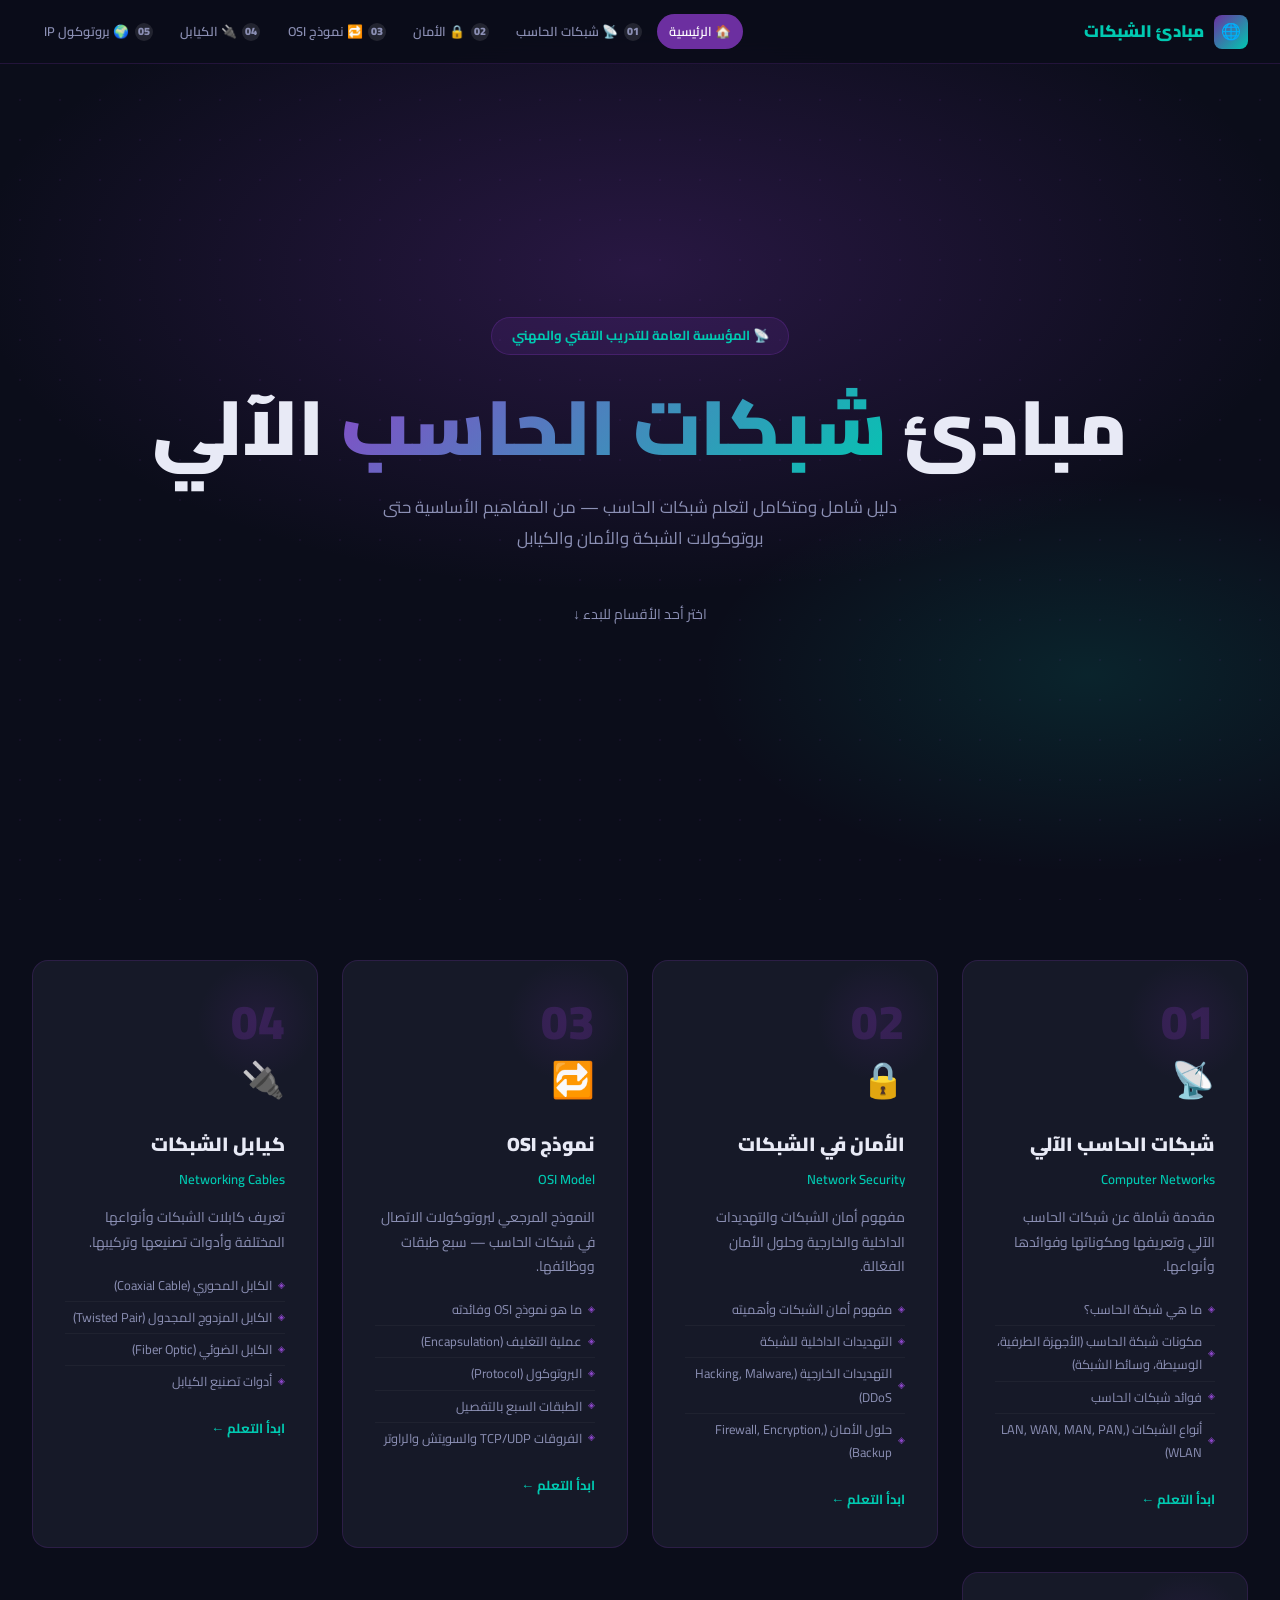
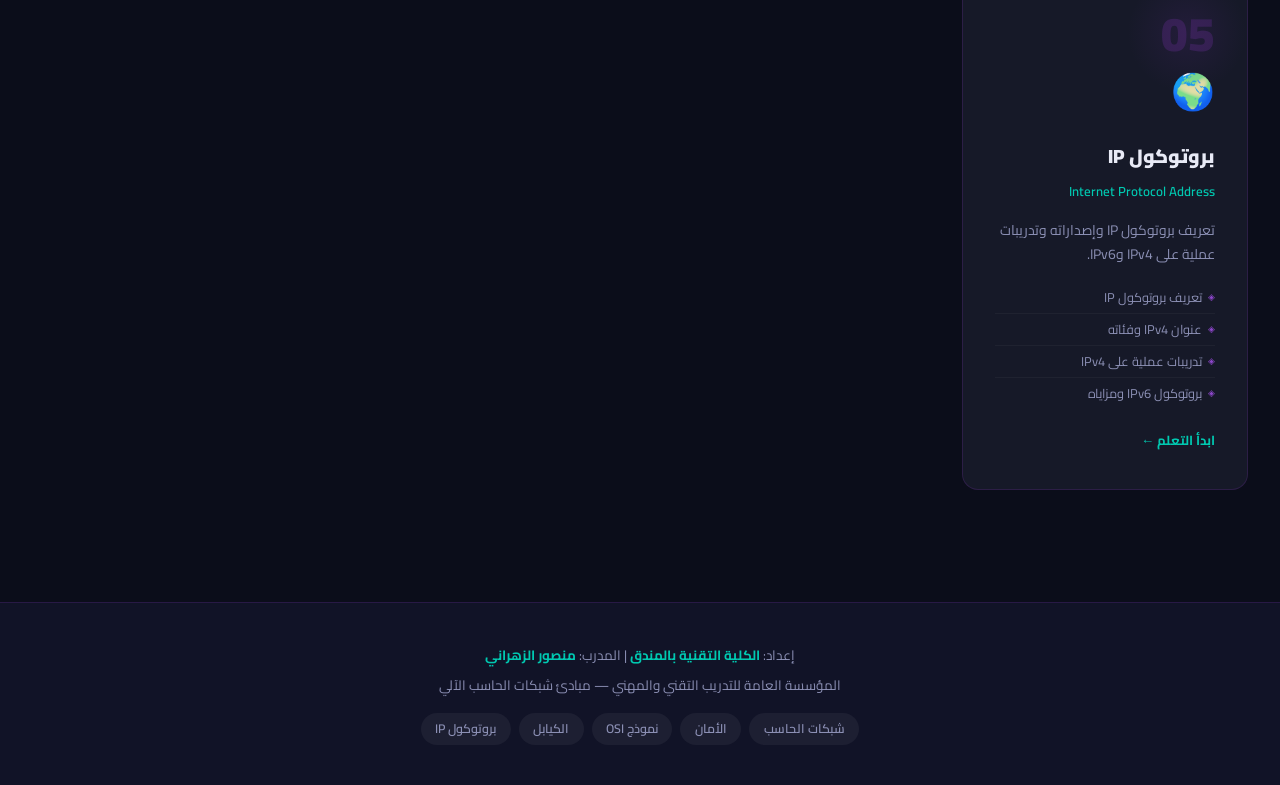
==== commit 48988a67: "Add files via upload" ====
--- a/index.html
+++ b/index.html
@@ -1,238 +1,238 @@
-<!DOCTYPE html>
-<html lang="ar" dir="rtl">
-<head>
-<meta charset="UTF-8">
-<meta name="viewport" content="width=device-width, initial-scale=1.0">
-<title>مبادئ شبكات الحاسب الآلي</title>
-<link rel="stylesheet" href="style.css">
-<style>
-/* ─── HOME-ONLY STYLES ─── */
-.hero {
-  min-height: 100vh;
-  display: flex; flex-direction: column;
-  align-items: center; justify-content: center;
-  text-align: center;
-  padding: calc(var(--nav-h) + 60px) 2rem 80px;
-  position: relative; overflow: hidden;
-  background:
-    radial-gradient(ellipse 80% 55% at 50% 30%, rgba(108,47,160,0.3) 0%, transparent 65%),
-    radial-gradient(ellipse 55% 40% at 85% 75%, rgba(0,201,177,0.12) 0%, transparent 55%),
-    var(--bg);
-}
-.hero::before {
-  content: '';
-  position: absolute; inset: 0;
-  background-image: radial-gradient(circle, rgba(108,47,160,0.1) 1px, transparent 1px);
-  background-size: 40px 40px;
-  animation: bgMove 22s linear infinite;
-  pointer-events: none;
-}
-@keyframes bgMove { to { transform: translateY(40px); } }
-
-.hero-badge {
-  display: inline-flex; align-items: center; gap: 0.5rem;
-  padding: 0.4rem 1.2rem;
-  background: rgba(108,47,160,0.18);
-  border: 1px solid rgba(108,47,160,0.38);
-  border-radius: 30px;
-  font-size: 0.82rem; font-weight: 700; color: var(--accent);
-  margin-bottom: 1.75rem;
-}
-.hero h1 {
-  font-size: clamp(2.2rem, 6vw, 4.8rem);
-  font-weight: 900; line-height: 1.15; margin-bottom: 1.25rem;
-}
-.hero h1 .grad {
-  background: linear-gradient(135deg, var(--primary-light), var(--accent));
-  -webkit-background-clip: text; -webkit-text-fill-color: transparent;
-  background-clip: text;
-}
-.hero-sub {
-  font-size: 1.05rem; color: var(--text-muted);
-  max-width: 580px; margin-bottom: 3rem; line-height: 1.85;
-}
-
-/* page cards grid */
-.pages-grid {
-  display: grid;
-  grid-template-columns: repeat(auto-fill, minmax(280px, 1fr));
-  gap: 1.5rem;
-  max-width: 1280px;
-  margin: 0 auto;
-  padding: 60px 2rem 80px;
-}
-.page-card {
-  background: var(--card);
-  border: 1px solid var(--border);
-  border-radius: var(--radius);
-  padding: 2.25rem 2rem;
-  text-decoration: none;
-  color: var(--text);
-  transition: all 0.3s;
-  position: relative;
-  overflow: hidden;
-  display: block;
-}
-.page-card::before {
-  content: '';
-  position: absolute; top: 0; right: 0;
-  width: 120px; height: 120px;
-  background: radial-gradient(circle, rgba(108,47,160,0.15) 0%, transparent 70%);
-  pointer-events: none;
-}
-.page-card::after {
-  content: '';
-  position: absolute; bottom: 0; left: 0; right: 0;
-  height: 3px;
-  background: linear-gradient(90deg, var(--primary), var(--accent));
-  transform: scaleX(0);
-  transition: transform 0.35s;
-}
-.page-card:hover {
-  border-color: rgba(108,47,160,0.55);
-  transform: translateY(-6px);
-  box-shadow: 0 18px 45px rgba(108,47,160,0.2);
-}
-.page-card:hover::after { transform: scaleX(1); }
-
-.pc-num {
-  font-size: 3rem; font-weight: 900; line-height: 1;
-  color: rgba(108,47,160,0.3);
-  margin-bottom: 0.75rem;
-  font-family: 'Cairo', monospace;
-}
-.pc-icon {
-  font-size: 2.2rem; margin-bottom: 1rem; display: block;
-}
-.pc-title { font-size: 1.2rem; font-weight: 900; margin-bottom: 0.4rem; }
-.pc-en { font-size: 0.82rem; color: var(--accent); font-weight: 600; margin-bottom: 0.85rem; }
-.pc-desc { font-size: 0.87rem; color: var(--text-muted); line-height: 1.75; }
-.pc-topics { margin-top: 1rem; list-style: none; }
-.pc-topics li {
-  font-size: 0.8rem; color: var(--text-muted);
-  padding: 0.25rem 0;
-  border-bottom: 1px solid rgba(255,255,255,0.04);
-  display: flex; align-items: center; gap: 0.4rem;
-}
-.pc-topics li::before { content: '◈'; color: var(--primary-light); font-size: 0.55rem; }
-.pc-topics li:last-child { border-bottom: none; }
-.pc-arrow {
-  margin-top: 1.25rem;
-  font-size: 0.82rem; font-weight: 700; color: var(--accent);
-  display: flex; align-items: center; gap: 0.4rem;
-}
-
-@media (max-width: 600px) {
-  .pages-grid { padding: 40px 1.25rem 60px; }
-  .hero { padding: calc(var(--nav-h) + 40px) 1.25rem 60px; }
-}
-</style>
-</head>
-<body>
-
-<!-- nav injected by shared-nav.js -->
-
-<!-- ═══ HERO ═══ -->
-<section class="hero">
-  <div class="hero-badge anim-1">📡 المؤسسة العامة للتدريب التقني والمهني</div>
-  <h1 class="anim-2">مبادئ <span class="grad">شبكات الحاسب</span> الآلي</h1>
-  <p class="hero-sub anim-3">دليل شامل ومتكامل لتعلم شبكات الحاسب — من المفاهيم الأساسية حتى بروتوكولات الشبكة والأمان والكيابل</p>
-  <p class="anim-4" style="font-size:0.88rem; color:var(--text-muted);">اختر أحد الأقسام للبدء ↓</p>
-</section>
-
-<!-- ═══ PAGES GRID ═══ -->
-<div class="pages-grid">
-
-  <a href="networks.html" class="page-card">
-    <span class="pc-num">01</span>
-    <span class="pc-icon">📡</span>
-    <div class="pc-title">شبكات الحاسب الآلي</div>
-    <div class="pc-en">Computer Networks</div>
-    <p class="pc-desc">مقدمة شاملة عن شبكات الحاسب الآلي وتعريفها ومكوناتها وفوائدها وأنواعها.</p>
-    <ul class="pc-topics">
-      <li>ما هي شبكة الحاسب؟</li>
-      <li>مكونات شبكة الحاسب (الأجهزة الطرفية، الوسيطة، وسائط الشبكة)</li>
-      <li>فوائد شبكات الحاسب</li>
-      <li>أنواع الشبكات (LAN, WAN, MAN, PAN, WLAN)</li>
-    </ul>
-    <div class="pc-arrow">ابدأ التعلم ←</div>
-  </a>
-
-  <a href="security.html" class="page-card">
-    <span class="pc-num">02</span>
-    <span class="pc-icon">🔒</span>
-    <div class="pc-title">الأمان في الشبكات</div>
-    <div class="pc-en">Network Security</div>
-    <p class="pc-desc">مفهوم أمان الشبكات والتهديدات الداخلية والخارجية وحلول الأمان الفعّالة.</p>
-    <ul class="pc-topics">
-      <li>مفهوم أمان الشبكات وأهميته</li>
-      <li>التهديدات الداخلية للشبكة</li>
-      <li>التهديدات الخارجية (Hacking, Malware, DDoS)</li>
-      <li>حلول الأمان (Firewall, Encryption, Backup)</li>
-    </ul>
-    <div class="pc-arrow">ابدأ التعلم ←</div>
-  </a>
-
-  <a href="osi.html" class="page-card">
-    <span class="pc-num">03</span>
-    <span class="pc-icon">🔁</span>
-    <div class="pc-title">نموذج OSI</div>
-    <div class="pc-en">OSI Model</div>
-    <p class="pc-desc">النموذج المرجعي لبروتوكولات الاتصال في شبكات الحاسب — سبع طبقات ووظائفها.</p>
-    <ul class="pc-topics">
-      <li>ما هو نموذج OSI وفائدته</li>
-      <li>عملية التغليف (Encapsulation)</li>
-      <li>البروتوكول (Protocol)</li>
-      <li>الطبقات السبع بالتفصيل</li>
-      <li>الفروقات TCP/UDP والسويتش والراوتر</li>
-    </ul>
-    <div class="pc-arrow">ابدأ التعلم ←</div>
-  </a>
-
-  <a href="cables.html" class="page-card">
-    <span class="pc-num">04</span>
-    <span class="pc-icon">🔌</span>
-    <div class="pc-title">كيابل الشبكات</div>
-    <div class="pc-en">Networking Cables</div>
-    <p class="pc-desc">تعريف كابلات الشبكات وأنواعها المختلفة وأدوات تصنيعها وتركيبها.</p>
-    <ul class="pc-topics">
-      <li>الكابل المحوري (Coaxial Cable)</li>
-      <li>الكابل المزدوج المجدول (Twisted Pair)</li>
-      <li>الكابل الضوئي (Fiber Optic)</li>
-      <li>أدوات تصنيع الكيابل</li>
-    </ul>
-    <div class="pc-arrow">ابدأ التعلم ←</div>
-  </a>
-
-  <a href="ip.html" class="page-card">
-    <span class="pc-num">05</span>
-    <span class="pc-icon">🌍</span>
-    <div class="pc-title">بروتوكول IP</div>
-    <div class="pc-en">Internet Protocol Address</div>
-    <p class="pc-desc">تعريف بروتوكول IP وإصداراته وتدريبات عملية على IPv4 وIPv6.</p>
-    <ul class="pc-topics">
-      <li>تعريف بروتوكول IP</li>
-      <li>عنوان IPv4 وفئاته</li>
-      <li>تدريبات عملية على IPv4</li>
-      <li>بروتوكول IPv6 ومزاياه</li>
-    </ul>
-    <div class="pc-arrow">ابدأ التعلم ←</div>
-  </a>
-
-</div>
-
-<footer>
-  <p>إعداد: <strong>الكلية التقنية بالمندق</strong> | المدرب: <strong>منصور الزهراني</strong></p>
-  <p style="margin-top:0.35rem;">المؤسسة العامة للتدريب التقني والمهني — مبادئ شبكات الحاسب الآلي</p>
-  <div class="footer-links">
-    <a href="networks.html">شبكات الحاسب</a>
-    <a href="security.html">الأمان</a>
-    <a href="osi.html">نموذج OSI</a>
-    <a href="cables.html">الكيابل</a>
-    <a href="ip.html">بروتوكول IP</a>
-  </div>
-</footer>
-
-<script src="shared-nav.js"></script>
-</body>
-</html>
+<!DOCTYPE html>
+<html lang="ar" dir="rtl">
+<head>
+<meta charset="UTF-8">
+<meta name="viewport" content="width=device-width, initial-scale=1.0">
+<title>مبادئ شبكات الحاسب الآلي</title>
+<link rel="stylesheet" href="style.css">
+<style>
+/* ─── HOME-ONLY STYLES ─── */
+.hero {
+  min-height: 100vh;
+  display: flex; flex-direction: column;
+  align-items: center; justify-content: center;
+  text-align: center;
+  padding: calc(var(--nav-h) + 60px) 2rem 80px;
+  position: relative; overflow: hidden;
+  background:
+    radial-gradient(ellipse 80% 55% at 50% 30%, rgba(108,47,160,0.3) 0%, transparent 65%),
+    radial-gradient(ellipse 55% 40% at 85% 75%, rgba(0,201,177,0.12) 0%, transparent 55%),
+    var(--bg);
+}
+.hero::before {
+  content: '';
+  position: absolute; inset: 0;
+  background-image: radial-gradient(circle, rgba(108,47,160,0.1) 1px, transparent 1px);
+  background-size: 40px 40px;
+  animation: bgMove 22s linear infinite;
+  pointer-events: none;
+}
+@keyframes bgMove { to { transform: translateY(40px); } }
+
+.hero-badge {
+  display: inline-flex; align-items: center; gap: 0.5rem;
+  padding: 0.4rem 1.2rem;
+  background: rgba(108,47,160,0.18);
+  border: 1px solid rgba(108,47,160,0.38);
+  border-radius: 30px;
+  font-size: 0.82rem; font-weight: 700; color: var(--accent);
+  margin-bottom: 1.75rem;
+}
+.hero h1 {
+  font-size: clamp(2.2rem, 6vw, 4.8rem);
+  font-weight: 900; line-height: 1.15; margin-bottom: 1.25rem;
+}
+.hero h1 .grad {
+  background: linear-gradient(135deg, var(--primary-light), var(--accent));
+  -webkit-background-clip: text; -webkit-text-fill-color: transparent;
+  background-clip: text;
+}
+.hero-sub {
+  font-size: 1.05rem; color: var(--text-muted);
+  max-width: 580px; margin-bottom: 3rem; line-height: 1.85;
+}
+
+/* page cards grid */
+.pages-grid {
+  display: grid;
+  grid-template-columns: repeat(auto-fill, minmax(280px, 1fr));
+  gap: 1.5rem;
+  max-width: 1280px;
+  margin: 0 auto;
+  padding: 60px 2rem 80px;
+}
+.page-card {
+  background: var(--card);
+  border: 1px solid var(--border);
+  border-radius: var(--radius);
+  padding: 2.25rem 2rem;
+  text-decoration: none;
+  color: var(--text);
+  transition: all 0.3s;
+  position: relative;
+  overflow: hidden;
+  display: block;
+}
+.page-card::before {
+  content: '';
+  position: absolute; top: 0; right: 0;
+  width: 120px; height: 120px;
+  background: radial-gradient(circle, rgba(108,47,160,0.15) 0%, transparent 70%);
+  pointer-events: none;
+}
+.page-card::after {
+  content: '';
+  position: absolute; bottom: 0; left: 0; right: 0;
+  height: 3px;
+  background: linear-gradient(90deg, var(--primary), var(--accent));
+  transform: scaleX(0);
+  transition: transform 0.35s;
+}
+.page-card:hover {
+  border-color: rgba(108,47,160,0.55);
+  transform: translateY(-6px);
+  box-shadow: 0 18px 45px rgba(108,47,160,0.2);
+}
+.page-card:hover::after { transform: scaleX(1); }
+
+.pc-num {
+  font-size: 3rem; font-weight: 900; line-height: 1;
+  color: rgba(108,47,160,0.3);
+  margin-bottom: 0.75rem;
+  font-family: 'Cairo', monospace;
+}
+.pc-icon {
+  font-size: 2.2rem; margin-bottom: 1rem; display: block;
+}
+.pc-title { font-size: 1.2rem; font-weight: 900; margin-bottom: 0.4rem; }
+.pc-en { font-size: 0.82rem; color: var(--accent); font-weight: 600; margin-bottom: 0.85rem; }
+.pc-desc { font-size: 0.87rem; color: var(--text-muted); line-height: 1.75; }
+.pc-topics { margin-top: 1rem; list-style: none; }
+.pc-topics li {
+  font-size: 0.8rem; color: var(--text-muted);
+  padding: 0.25rem 0;
+  border-bottom: 1px solid rgba(255,255,255,0.04);
+  display: flex; align-items: center; gap: 0.4rem;
+}
+.pc-topics li::before { content: '◈'; color: var(--primary-light); font-size: 0.55rem; }
+.pc-topics li:last-child { border-bottom: none; }
+.pc-arrow {
+  margin-top: 1.25rem;
+  font-size: 0.82rem; font-weight: 700; color: var(--accent);
+  display: flex; align-items: center; gap: 0.4rem;
+}
+
+@media (max-width: 600px) {
+  .pages-grid { padding: 40px 1.25rem 60px; }
+  .hero { padding: calc(var(--nav-h) + 40px) 1.25rem 60px; }
+}
+</style>
+</head>
+<body>
+
+<!-- nav injected by shared-nav.js -->
+
+<!-- ═══ HERO ═══ -->
+<section class="hero">
+  <div class="hero-badge anim-1">📡 المؤسسة العامة للتدريب التقني والمهني</div>
+  <h1 class="anim-2">مبادئ <span class="grad">شبكات الحاسب</span> الآلي</h1>
+  <p class="hero-sub anim-3">دليل شامل ومتكامل لتعلم شبكات الحاسب — من المفاهيم الأساسية حتى بروتوكولات الشبكة والأمان والكيابل</p>
+  <p class="anim-4" style="font-size:0.88rem; color:var(--text-muted);">اختر أحد الأقسام للبدء ↓</p>
+</section>
+
+<!-- ═══ PAGES GRID ═══ -->
+<div class="pages-grid">
+
+  <a href="networks.html" class="page-card">
+    <span class="pc-num">01</span>
+    <span class="pc-icon">📡</span>
+    <div class="pc-title">شبكات الحاسب الآلي</div>
+    <div class="pc-en">Computer Networks</div>
+    <p class="pc-desc">مقدمة شاملة عن شبكات الحاسب الآلي وتعريفها ومكوناتها وفوائدها وأنواعها.</p>
+    <ul class="pc-topics">
+      <li>ما هي شبكة الحاسب؟</li>
+      <li>مكونات شبكة الحاسب (الأجهزة الطرفية، الوسيطة، وسائط الشبكة)</li>
+      <li>فوائد شبكات الحاسب</li>
+      <li>أنواع الشبكات (LAN, WAN, MAN, PAN, WLAN)</li>
+    </ul>
+    <div class="pc-arrow">ابدأ التعلم ←</div>
+  </a>
+
+  <a href="security.html" class="page-card">
+    <span class="pc-num">02</span>
+    <span class="pc-icon">🔒</span>
+    <div class="pc-title">الأمان في الشبكات</div>
+    <div class="pc-en">Network Security</div>
+    <p class="pc-desc">مفهوم أمان الشبكات والتهديدات الداخلية والخارجية وحلول الأمان الفعّالة.</p>
+    <ul class="pc-topics">
+      <li>مفهوم أمان الشبكات وأهميته</li>
+      <li>التهديدات الداخلية للشبكة</li>
+      <li>التهديدات الخارجية (Hacking, Malware, DDoS)</li>
+      <li>حلول الأمان (Firewall, Encryption, Backup)</li>
+    </ul>
+    <div class="pc-arrow">ابدأ التعلم ←</div>
+  </a>
+
+  <a href="osi.html" class="page-card">
+    <span class="pc-num">03</span>
+    <span class="pc-icon">🔁</span>
+    <div class="pc-title">نموذج OSI</div>
+    <div class="pc-en">OSI Model</div>
+    <p class="pc-desc">النموذج المرجعي لبروتوكولات الاتصال في شبكات الحاسب — سبع طبقات ووظائفها.</p>
+    <ul class="pc-topics">
+      <li>ما هو نموذج OSI وفائدته</li>
+      <li>عملية التغليف (Encapsulation)</li>
+      <li>البروتوكول (Protocol)</li>
+      <li>الطبقات السبع بالتفصيل</li>
+      <li>الفروقات TCP/UDP والسويتش والراوتر</li>
+    </ul>
+    <div class="pc-arrow">ابدأ التعلم ←</div>
+  </a>
+
+  <a href="cables.html" class="page-card">
+    <span class="pc-num">04</span>
+    <span class="pc-icon">🔌</span>
+    <div class="pc-title">كيابل الشبكات</div>
+    <div class="pc-en">Networking Cables</div>
+    <p class="pc-desc">تعريف كابلات الشبكات وأنواعها المختلفة وأدوات تصنيعها وتركيبها.</p>
+    <ul class="pc-topics">
+      <li>الكابل المحوري (Coaxial Cable)</li>
+      <li>الكابل المزدوج المجدول (Twisted Pair)</li>
+      <li>الكابل الضوئي (Fiber Optic)</li>
+      <li>أدوات تصنيع الكيابل</li>
+    </ul>
+    <div class="pc-arrow">ابدأ التعلم ←</div>
+  </a>
+
+  <a href="ip.html" class="page-card">
+    <span class="pc-num">05</span>
+    <span class="pc-icon">🌍</span>
+    <div class="pc-title">بروتوكول IP</div>
+    <div class="pc-en">Internet Protocol Address</div>
+    <p class="pc-desc">تعريف بروتوكول IP وإصداراته وتدريبات عملية على IPv4 وIPv6.</p>
+    <ul class="pc-topics">
+      <li>تعريف بروتوكول IP</li>
+      <li>عنوان IPv4 وفئاته</li>
+      <li>تدريبات عملية على IPv4</li>
+      <li>بروتوكول IPv6 ومزاياه</li>
+    </ul>
+    <div class="pc-arrow">ابدأ التعلم ←</div>
+  </a>
+
+</div>
+
+<footer>
+  <p>إعداد: <strong>الكلية التقنية بالمندق</strong> | المدرب: <strong>منصور الزهراني</strong></p>
+  <p style="margin-top:0.35rem;">المؤسسة العامة للتدريب التقني والمهني — مبادئ شبكات الحاسب الآلي</p>
+  <div class="footer-links">
+    <a href="networks.html">شبكات الحاسب</a>
+    <a href="security.html">الأمان</a>
+    <a href="osi.html">نموذج OSI</a>
+    <a href="cables.html">الكيابل</a>
+    <a href="ip.html">بروتوكول IP</a>
+  </div>
+</footer>
+
+<script src="shared-nav.js"></script>
+</body>
+</html>
--- a/style.css
+++ b/style.css
@@ -0,0 +1,801 @@
+/* ═══════════════════════════════════════════════════
+   مبادئ شبكات الحاسب — CSS الموحد لجميع الصفحات
+   ═══════════════════════════════════════════════════ */
+
+@import url('https://fonts.googleapis.com/css2?family=Tajawal:wght@300;400;500;700;800;900&family=Cairo:wght@300;400;600;700;900&display=swap');
+
+/* ─── VARIABLES ─── */
+:root {
+  --primary:        #6c2fa0;
+  --primary-light:  #8b46c8;
+  --primary-dark:   #4a1f6e;
+  --accent:         #00c9b1;
+  --accent2:        #ff6b35;
+  --teal:           #0097a7;
+  --bg:             #0b0d1a;
+  --bg2:            #111327;
+  --bg3:            #1a1d35;
+  --card:           #161928;
+  --card2:          #1e2240;
+  --text:           #e8eaf6;
+  --text-muted:     #8c90b5;
+  --border:         rgba(108,47,160,0.25);
+  --shadow:         0 8px 32px rgba(0,0,0,0.4);
+  --radius:         16px;
+  --radius-sm:      8px;
+  --nav-h:          64px;
+}
+
+/* ─── RESET ─── */
+*, *::before, *::after { margin:0; padding:0; box-sizing:border-box; }
+html { scroll-behavior: smooth; }
+body {
+  font-family: 'Cairo', 'Tajawal', sans-serif;
+  background: var(--bg);
+  color: var(--text);
+  direction: rtl;
+  overflow-x: hidden;
+  line-height: 1.8;
+}
+
+/* ─── SCROLLBAR ─── */
+::-webkit-scrollbar { width: 6px; }
+::-webkit-scrollbar-track { background: var(--bg); }
+::-webkit-scrollbar-thumb { background: var(--primary); border-radius: 3px; }
+
+/* ════════════════════════════════════
+   NAVIGATION
+════════════════════════════════════ */
+nav.main-nav {
+  position: fixed;
+  top: 0; right: 0; left: 0;
+  z-index: 1000;
+  background: rgba(11,13,26,0.95);
+  backdrop-filter: blur(20px);
+  -webkit-backdrop-filter: blur(20px);
+  border-bottom: 1px solid var(--border);
+  height: var(--nav-h);
+}
+
+.nav-inner {
+  max-width: 1400px;
+  margin: 0 auto;
+  padding: 0 2rem;
+  display: flex;
+  align-items: center;
+  justify-content: space-between;
+  height: 100%;
+  gap: 1rem;
+}
+
+.nav-logo {
+  display: flex;
+  align-items: center;
+  gap: 0.6rem;
+  text-decoration: none;
+  font-size: 1.05rem;
+  font-weight: 900;
+  color: var(--accent);
+  white-space: nowrap;
+  flex-shrink: 0;
+}
+
+.nav-logo .logo-icon {
+  width: 34px; height: 34px;
+  background: linear-gradient(135deg, var(--primary), var(--accent));
+  border-radius: 8px;
+  display: flex; align-items: center; justify-content: center;
+  font-size: 1rem;
+}
+
+.nav-links {
+  display: flex;
+  gap: 0.2rem;
+  list-style: none;
+  flex-wrap: nowrap;
+  align-items: center;
+}
+
+.nav-links a {
+  display: flex;
+  align-items: center;
+  gap: 0.35rem;
+  padding: 0.4rem 0.75rem;
+  color: var(--text-muted);
+  text-decoration: none;
+  font-size: 0.8rem;
+  font-weight: 600;
+  border-radius: 20px;
+  transition: all 0.25s;
+  white-space: nowrap;
+}
+
+.nav-links a:hover { color: #fff; background: rgba(108,47,160,0.3); }
+.nav-links a.active { color: #fff; background: var(--primary); }
+
+.nav-links a .nav-num {
+  width: 18px; height: 18px;
+  background: rgba(255,255,255,0.1);
+  border-radius: 50%;
+  font-size: 0.68rem;
+  font-weight: 900;
+  display: flex; align-items: center; justify-content: center;
+  flex-shrink: 0;
+}
+
+.nav-links a.active .nav-num { background: rgba(255,255,255,0.25); }
+
+/* hamburger */
+.nav-hamburger {
+  display: none;
+  flex-direction: column;
+  gap: 5px;
+  cursor: pointer;
+  padding: 6px;
+  background: none;
+  border: none;
+  color: var(--text);
+}
+.nav-hamburger span {
+  display: block;
+  width: 22px; height: 2px;
+  background: var(--text-muted);
+  border-radius: 2px;
+  transition: all 0.3s;
+}
+
+/* mobile drawer */
+.nav-drawer {
+  display: none;
+  position: fixed;
+  top: var(--nav-h);
+  right: 0; left: 0;
+  background: var(--bg2);
+  border-bottom: 1px solid var(--border);
+  z-index: 999;
+  padding: 1rem;
+  flex-direction: column;
+  gap: 0.4rem;
+}
+.nav-drawer.open { display: flex; }
+.nav-drawer a {
+  padding: 0.7rem 1rem;
+  color: var(--text-muted);
+  text-decoration: none;
+  font-size: 0.88rem;
+  font-weight: 600;
+  border-radius: var(--radius-sm);
+  display: flex; align-items: center; gap: 0.5rem;
+  transition: all 0.2s;
+}
+.nav-drawer a:hover, .nav-drawer a.active {
+  background: var(--primary);
+  color: #fff;
+}
+
+/* ════════════════════════════════════
+   PAGE HERO (inner pages)
+════════════════════════════════════ */
+.page-hero {
+  padding: calc(var(--nav-h) + 60px) 2rem 60px;
+  background: radial-gradient(ellipse 80% 60% at 50% 0%, rgba(108,47,160,0.25) 0%, transparent 70%), var(--bg);
+  text-align: center;
+  position: relative;
+  overflow: hidden;
+  border-bottom: 1px solid var(--border);
+}
+
+.page-hero::before {
+  content: '';
+  position: absolute; inset: 0;
+  background-image: radial-gradient(circle, rgba(108,47,160,0.09) 1px, transparent 1px);
+  background-size: 40px 40px;
+  pointer-events: none;
+}
+
+.page-hero-tag {
+  display: inline-flex;
+  align-items: center;
+  gap: 0.5rem;
+  padding: 0.3rem 1.1rem;
+  background: rgba(108,47,160,0.15);
+  border: 1px solid rgba(108,47,160,0.35);
+  border-radius: 30px;
+  font-size: 0.78rem;
+  font-weight: 700;
+  color: var(--primary-light);
+  letter-spacing: 0.08em;
+  margin-bottom: 1rem;
+}
+
+.page-hero h1 {
+  font-size: clamp(1.9rem, 4.5vw, 3.2rem);
+  font-weight: 900;
+  line-height: 1.2;
+  margin-bottom: 1rem;
+}
+
+.page-hero h1 span { color: var(--accent); }
+
+.page-hero p {
+  font-size: 1rem;
+  color: var(--text-muted);
+  max-width: 620px;
+  margin: 0 auto;
+  line-height: 1.8;
+}
+
+/* breadcrumb */
+.breadcrumb {
+  display: flex;
+  align-items: center;
+  gap: 0.5rem;
+  font-size: 0.8rem;
+  color: var(--text-muted);
+  margin-bottom: 1.25rem;
+  justify-content: center;
+}
+.breadcrumb a { color: var(--accent); text-decoration: none; }
+.breadcrumb a:hover { text-decoration: underline; }
+.breadcrumb .sep { opacity: 0.4; }
+
+/* sub-nav tabs (within a page) */
+.sub-nav {
+  display: flex;
+  gap: 0.5rem;
+  flex-wrap: wrap;
+  justify-content: center;
+  margin-top: 1.75rem;
+}
+
+.sub-nav a {
+  padding: 0.45rem 1.1rem;
+  border-radius: 20px;
+  font-size: 0.8rem;
+  font-weight: 700;
+  background: rgba(255,255,255,0.05);
+  border: 1px solid var(--border);
+  color: var(--text-muted);
+  text-decoration: none;
+  transition: all 0.25s;
+}
+.sub-nav a:hover, .sub-nav a.active {
+  background: var(--primary);
+  border-color: var(--primary);
+  color: #fff;
+}
+
+/* ════════════════════════════════════
+   MAIN CONTENT WRAPPER
+════════════════════════════════════ */
+.page-content {
+  max-width: 1280px;
+  margin: 0 auto;
+  padding: 60px 2rem 80px;
+}
+
+/* ════════════════════════════════════
+   SECTION BLOCK (anchor target)
+════════════════════════════════════ */
+.sec-block {
+  margin-bottom: 4rem;
+  scroll-margin-top: calc(var(--nav-h) + 20px);
+}
+
+.sec-block-header {
+  display: flex;
+  align-items: center;
+  gap: 1rem;
+  margin-bottom: 2rem;
+  padding-bottom: 1rem;
+  border-bottom: 2px solid var(--border);
+}
+
+.sec-block-header .sec-icon {
+  width: 48px; height: 48px;
+  background: linear-gradient(135deg, var(--primary), var(--accent));
+  border-radius: 12px;
+  display: flex; align-items: center; justify-content: center;
+  font-size: 1.4rem;
+  flex-shrink: 0;
+}
+
+.sec-block-header h2 {
+  font-size: clamp(1.3rem, 3vw, 1.8rem);
+  font-weight: 900;
+  line-height: 1.25;
+}
+.sec-block-header h2 span { color: var(--accent); }
+
+/* ════════════════════════════════════
+   CONTENT BLOCK (sub-section)
+════════════════════════════════════ */
+.content-block {
+  background: var(--card);
+  border: 1px solid var(--border);
+  border-radius: var(--radius);
+  padding: 2.25rem;
+  margin-bottom: 1.5rem;
+  position: relative;
+  overflow: hidden;
+}
+
+.content-block::before {
+  content: '';
+  position: absolute;
+  top: 0; right: 0;
+  width: 100px; height: 100px;
+  background: radial-gradient(circle, rgba(108,47,160,0.12) 0%, transparent 70%);
+  pointer-events: none;
+}
+
+.content-block h3 {
+  font-size: 1.15rem;
+  font-weight: 800;
+  margin-bottom: 1.1rem;
+  color: var(--accent);
+  display: flex;
+  align-items: center;
+  gap: 0.65rem;
+}
+
+.content-block h3 .dot {
+  width: 10px; height: 10px;
+  background: linear-gradient(135deg, var(--primary), var(--accent));
+  border-radius: 50%;
+  flex-shrink: 0;
+}
+
+.content-block p {
+  color: var(--text-muted);
+  line-height: 1.9;
+  font-size: 0.94rem;
+}
+
+.content-block ul {
+  list-style: none;
+  margin-top: 0.75rem;
+}
+.content-block ul li {
+  padding: 0.48rem 1.5rem 0.48rem 0;
+  color: var(--text-muted);
+  font-size: 0.91rem;
+  line-height: 1.7;
+  position: relative;
+  border-bottom: 1px solid rgba(255,255,255,0.04);
+}
+.content-block ul li:last-child { border-bottom: none; }
+.content-block ul li::before {
+  content: '◆';
+  position: absolute;
+  right: 0;
+  color: var(--primary-light);
+  font-size: 0.5rem;
+  top: 0.87rem;
+}
+
+/* ─── HIGHLIGHT BOX ─── */
+.highlight-box {
+  background: linear-gradient(135deg, rgba(108,47,160,0.12), rgba(0,201,177,0.07));
+  border: 1px solid rgba(0,201,177,0.28);
+  border-right: 4px solid var(--accent);
+  border-radius: var(--radius-sm);
+  padding: 1.5rem 1.75rem;
+  margin-bottom: 1.25rem;
+}
+.highlight-box p {
+  font-size: 0.97rem;
+  line-height: 1.9;
+  color: var(--text);
+  font-weight: 500;
+}
+
+/* ─── NUMBERED LIST ─── */
+.numbered-list { counter-reset: item; list-style: none; }
+.numbered-list li {
+  counter-increment: item;
+  display: flex;
+  gap: 1rem;
+  align-items: flex-start;
+  padding: 0.7rem 0;
+  border-bottom: 1px solid rgba(255,255,255,0.04);
+  font-size: 0.92rem;
+  color: var(--text-muted);
+}
+.numbered-list li:last-child { border-bottom: none; }
+.numbered-list li::before {
+  content: counter(item);
+  min-width: 28px; height: 28px;
+  background: var(--primary);
+  color: #fff;
+  border-radius: 50%;
+  display: flex; align-items: center; justify-content: center;
+  font-weight: 900; font-size: 0.78rem;
+  flex-shrink: 0; margin-top: 0.05rem;
+}
+
+/* ════════════════════════════════════
+   CARDS GRID
+════════════════════════════════════ */
+.cards-grid {
+  display: grid;
+  grid-template-columns: repeat(auto-fill, minmax(270px, 1fr));
+  gap: 1.25rem;
+  margin-top: 1.25rem;
+}
+
+.info-card {
+  background: var(--card2);
+  border: 1px solid var(--border);
+  border-radius: var(--radius);
+  padding: 1.75rem;
+  transition: all 0.3s;
+  position: relative;
+  overflow: hidden;
+}
+.info-card::after {
+  content: '';
+  position: absolute;
+  bottom: 0; left: 0; right: 0;
+  height: 2px;
+  background: linear-gradient(90deg, var(--primary), var(--accent));
+  transform: scaleX(0);
+  transition: transform 0.3s;
+}
+.info-card:hover { border-color: rgba(108,47,160,0.55); transform: translateY(-4px); box-shadow: 0 12px 35px rgba(108,47,160,0.18); }
+.info-card:hover::after { transform: scaleX(1); }
+
+.info-card .card-icon {
+  width: 46px; height: 46px;
+  background: linear-gradient(135deg, var(--primary), var(--accent));
+  border-radius: 11px;
+  display: flex; align-items: center; justify-content: center;
+  font-size: 1.3rem;
+  margin-bottom: 1.1rem;
+}
+.info-card h3 { font-size: 1rem; font-weight: 800; margin-bottom: 0.6rem; color: var(--text); }
+.info-card p  { font-size: 0.86rem; color: var(--text-muted); line-height: 1.75; }
+.info-card ul { margin-top: 0.6rem; list-style: none; }
+.info-card ul li {
+  padding: 0.3rem 1rem 0.3rem 0;
+  color: var(--text-muted);
+  font-size: 0.83rem;
+  position: relative;
+}
+.info-card ul li::before { content: '▶ '; color: var(--primary-light); font-size: 0.55rem; }
+
+/* two-col grid */
+.two-col {
+  display: grid;
+  grid-template-columns: 1fr 1fr;
+  gap: 1.25rem;
+  margin-bottom: 1.25rem;
+}
+
+/* three-col grid */
+.three-col {
+  display: grid;
+  grid-template-columns: repeat(3, 1fr);
+  gap: 1.25rem;
+  margin-bottom: 1.25rem;
+}
+
+/* ════════════════════════════════════
+   TABLE
+════════════════════════════════════ */
+.table-wrap {
+  overflow-x: auto;
+  border-radius: var(--radius);
+  border: 1px solid var(--border);
+  margin: 1.25rem 0;
+}
+table {
+  width: 100%;
+  border-collapse: collapse;
+  font-size: 0.87rem;
+}
+thead { background: var(--primary-dark); }
+thead th {
+  padding: 0.9rem 1.1rem;
+  text-align: right;
+  font-weight: 700;
+  color: #fff;
+  white-space: nowrap;
+}
+tbody tr { border-bottom: 1px solid rgba(255,255,255,0.05); transition: background 0.2s; }
+tbody tr:last-child { border-bottom: none; }
+tbody tr:hover { background: rgba(108,47,160,0.08); }
+tbody td {
+  padding: 0.8rem 1.1rem;
+  color: var(--text-muted);
+  line-height: 1.55;
+}
+tbody td:first-child { font-weight: 700; color: var(--text); }
+
+/* ════════════════════════════════════
+   OSI LAYERS
+════════════════════════════════════ */
+.osi-layers { display: flex; flex-direction: column; gap: 0.5rem; margin: 1.25rem 0; }
+.osi-layer {
+  display: flex;
+  align-items: flex-start;
+  gap: 1rem;
+  padding: 1.1rem 1.5rem;
+  border-radius: var(--radius-sm);
+  border: 1px solid var(--border);
+  background: var(--card2);
+  transition: all 0.25s;
+}
+.osi-layer:hover { border-color: rgba(108,47,160,0.5); transform: translateX(-4px); }
+
+.layer-num {
+  width: 36px; height: 36px;
+  border-radius: 50%;
+  display: flex; align-items: center; justify-content: center;
+  font-weight: 900; font-size: 0.88rem;
+  flex-shrink: 0;
+  color: #fff;
+  margin-top: 2px;
+}
+.layer-info { flex: 1; }
+.layer-name { font-weight: 800; font-size: 0.93rem; margin-bottom: 0.3rem; color: var(--text); }
+.layer-desc { font-size: 0.82rem; color: var(--text-muted); line-height: 1.65; }
+.layer-badge {
+  padding: 0.22rem 0.7rem;
+  border-radius: 20px;
+  font-size: 0.72rem;
+  font-weight: 700;
+  background: rgba(255,255,255,0.07);
+  color: var(--text-muted);
+  white-space: nowrap;
+  flex-shrink: 0;
+  align-self: flex-start;
+  margin-top: 4px;
+}
+
+.l7 { background: #5c6bc0; }
+.l6 { background: #26a69a; }
+.l5 { background: #66bb6a; }
+.l4 { background: #ffa726; }
+.l3 { background: #ef5350; }
+.l2 { background: #ab47bc; }
+.l1 { background: #8d6e63; }
+
+/* ════════════════════════════════════
+   NETWORK TYPE CARDS
+════════════════════════════════════ */
+.net-types-grid {
+  display: grid;
+  grid-template-columns: repeat(auto-fill, minmax(210px, 1fr));
+  gap: 1.1rem;
+  margin: 1.25rem 0;
+}
+.net-type-card {
+  background: var(--card2);
+  border: 1px solid var(--border);
+  border-radius: var(--radius);
+  padding: 1.5rem;
+  text-align: center;
+  transition: all 0.3s;
+}
+.net-type-card:hover { border-color: var(--accent); transform: translateY(-4px); }
+.net-type-badge {
+  display: inline-block;
+  padding: 0.3rem 1rem;
+  border-radius: 20px;
+  font-weight: 900; font-size: 0.82rem;
+  margin-bottom: 0.7rem;
+  color: #fff;
+}
+.net-type-card h4 { font-size: 0.95rem; font-weight: 800; margin-bottom: 0.45rem; }
+.net-type-card p  { font-size: 0.81rem; color: var(--text-muted); line-height: 1.65; }
+
+/* badge colors */
+.b-lan  { background: #6c2fa0; }
+.b-wlan { background: #0097a7; }
+.b-pan  { background: #e91e63; }
+.b-man  { background: #ff6b35; }
+.b-wan  { background: #4CAF50; }
+
+/* ════════════════════════════════════
+   TOPOLOGY GRID
+════════════════════════════════════ */
+.topo-grid {
+  display: grid;
+  grid-template-columns: repeat(auto-fill, minmax(170px, 1fr));
+  gap: 1rem;
+  margin: 1.25rem 0;
+}
+.topo-card {
+  background: var(--card2);
+  border: 1px solid var(--border);
+  border-radius: var(--radius-sm);
+  padding: 1.25rem;
+  text-align: center;
+  transition: all 0.3s;
+}
+.topo-card:hover { border-color: var(--primary); transform: translateY(-3px); }
+.topo-card .topo-icon { font-size: 1.8rem; margin-bottom: 0.4rem; }
+.topo-card h4 { font-size: 0.87rem; font-weight: 700; color: var(--text); }
+.topo-card p  { font-size: 0.76rem; color: var(--text-muted); margin-top: 0.25rem; }
+
+/* ════════════════════════════════════
+   THREAT & SOLUTION CARDS
+════════════════════════════════════ */
+.threat-card {
+  background: var(--card2);
+  border: 1px solid var(--border);
+  border-radius: var(--radius);
+  padding: 1.6rem;
+  transition: all 0.3s;
+}
+.threat-card:hover { transform: translateY(-4px); box-shadow: 0 10px 28px rgba(0,0,0,0.3); }
+.threat-card .t-icon { font-size: 1.8rem; margin-bottom: 0.75rem; display: block; }
+.threat-card .t-tag {
+  display: inline-block;
+  padding: 0.18rem 0.65rem;
+  border-radius: 10px;
+  font-size: 0.7rem;
+  font-weight: 700;
+  margin-bottom: 0.6rem;
+}
+.threat-card h4 { font-size: 0.95rem; font-weight: 800; margin-bottom: 0.5rem; color: var(--text); }
+.threat-card p  { font-size: 0.84rem; color: var(--text-muted); line-height: 1.7; }
+.tag-purple { background: rgba(108,47,160,0.2); color: #c58af9; }
+.tag-red    { background: rgba(244,67,54,0.15); color: #ff6b6b; }
+.tag-teal   { background: rgba(0,201,177,0.15); color: #00c9b1; }
+
+.solution-card {
+  background: var(--card2);
+  border: 1px solid var(--border);
+  border-radius: var(--radius);
+  padding: 1.6rem;
+  transition: all 0.3s;
+}
+.solution-card:hover { border-color: var(--accent); transform: translateY(-4px); }
+.solution-card .sol-icon {
+  width: 42px; height: 42px;
+  border-radius: 10px;
+  background: linear-gradient(135deg, rgba(0,201,177,0.18), rgba(108,47,160,0.18));
+  border: 1px solid rgba(0,201,177,0.2);
+  display: flex; align-items: center; justify-content: center;
+  font-size: 1.2rem;
+  margin-bottom: 1rem;
+}
+.solution-card h4 { font-size: 0.93rem; font-weight: 800; margin-bottom: 0.5rem; color: var(--accent); }
+.solution-card p  { font-size: 0.84rem; color: var(--text-muted); line-height: 1.7; }
+
+/* ════════════════════════════════════
+   CABLE CARD
+════════════════════════════════════ */
+.cable-card {
+  background: var(--card);
+  border: 1px solid var(--border);
+  border-radius: var(--radius);
+  padding: 2rem;
+  margin-bottom: 1.25rem;
+  position: relative;
+  overflow: hidden;
+}
+.cable-card::after {
+  content: '';
+  position: absolute;
+  bottom: 0; left: 0; right: 0;
+  height: 3px;
+  background: linear-gradient(90deg, var(--primary), var(--accent));
+}
+.cable-card h3 { font-size: 1.1rem; font-weight: 800; margin-bottom: 0.9rem; color: var(--text); }
+.cable-card h3 span { color: var(--accent); }
+.cable-card p { color: var(--text-muted); line-height: 1.85; font-size: 0.92rem; }
+.cable-card ul { margin-top: 0.75rem; list-style: none; }
+.cable-card ul li {
+  padding: 0.38rem 0;
+  color: var(--text-muted);
+  font-size: 0.87rem;
+  border-bottom: 1px solid rgba(255,255,255,0.04);
+}
+.cable-card ul li:last-child { border-bottom: none; }
+.cable-card ul li strong { color: var(--text); }
+.cable-card ul li::before { content: '▸ '; color: var(--primary-light); }
+
+/* ════════════════════════════════════
+   IP TRAINING TABLE (colored cells)
+════════════════════════════════════ */
+.td-green { color: #00c9b1 !important; font-weight: 600; }
+.td-class { color: var(--accent2) !important; font-weight: 700; text-align: center; }
+
+/* ════════════════════════════════════
+   DIVIDER
+════════════════════════════════════ */
+.sec-divider {
+  width: 100%; height: 1px;
+  background: linear-gradient(90deg, transparent, var(--border), transparent);
+  margin: 2.5rem 0;
+}
+
+/* ════════════════════════════════════
+   SCROLL TO TOP
+════════════════════════════════════ */
+.scroll-top {
+  position: fixed;
+  bottom: 2rem; left: 2rem;
+  width: 44px; height: 44px;
+  background: var(--primary);
+  border-radius: 50%;
+  display: flex; align-items: center; justify-content: center;
+  cursor: pointer;
+  opacity: 0;
+  transform: translateY(20px);
+  transition: all 0.3s;
+  border: none;
+  color: #fff;
+  font-size: 1.1rem;
+  z-index: 800;
+}
+.scroll-top.visible { opacity: 1; transform: translateY(0); }
+.scroll-top:hover { background: var(--accent); }
+
+/* ════════════════════════════════════
+   FOOTER
+════════════════════════════════════ */
+footer {
+  text-align: center;
+  padding: 2.5rem 2rem;
+  border-top: 1px solid var(--border);
+  color: var(--text-muted);
+  font-size: 0.84rem;
+  background: var(--bg2);
+  margin-top: 2rem;
+}
+footer strong { color: var(--accent); }
+footer .footer-links {
+  display: flex;
+  gap: 0.5rem;
+  flex-wrap: wrap;
+  justify-content: center;
+  margin-top: 1rem;
+}
+footer .footer-links a {
+  padding: 0.3rem 0.9rem;
+  border-radius: 20px;
+  background: rgba(255,255,255,0.05);
+  color: var(--text-muted);
+  text-decoration: none;
+  font-size: 0.78rem;
+  font-weight: 600;
+  transition: all 0.2s;
+}
+footer .footer-links a:hover { background: var(--primary); color: #fff; }
+
+/* ════════════════════════════════════
+   ANIMATIONS
+════════════════════════════════════ */
+@keyframes fadeIn   { from { opacity:0 } to { opacity:1 } }
+@keyframes slideUp  { from { opacity:0; transform:translateY(28px) } to { opacity:1; transform:translateY(0) } }
+
+.anim-1 { animation: slideUp 0.7s ease 0.1s both; }
+.anim-2 { animation: slideUp 0.7s ease 0.25s both; }
+.anim-3 { animation: slideUp 0.7s ease 0.4s both; }
+.anim-4 { animation: slideUp 0.7s ease 0.55s both; }
+
+/* ════════════════════════════════════
+   RESPONSIVE
+════════════════════════════════════ */
+@media (max-width: 900px) {
+  .nav-links { display: none; }
+  .nav-hamburger { display: flex; }
+  .two-col, .three-col { grid-template-columns: 1fr; }
+  .cards-grid { grid-template-columns: 1fr; }
+  .net-types-grid { grid-template-columns: repeat(2, 1fr); }
+}
+
+@media (max-width: 600px) {
+  .nav-inner { padding: 0 1rem; }
+  .page-hero { padding: calc(var(--nav-h) + 40px) 1.25rem 40px; }
+  .page-content { padding: 40px 1.25rem 60px; }
+  .content-block { padding: 1.5rem; }
+  .net-types-grid { grid-template-columns: 1fr; }
+  .topo-grid { grid-template-columns: repeat(2, 1fr); }
+  .scroll-top { bottom: 1rem; left: 1rem; }
+  footer .footer-links { flex-direction: column; align-items: center; }
+}
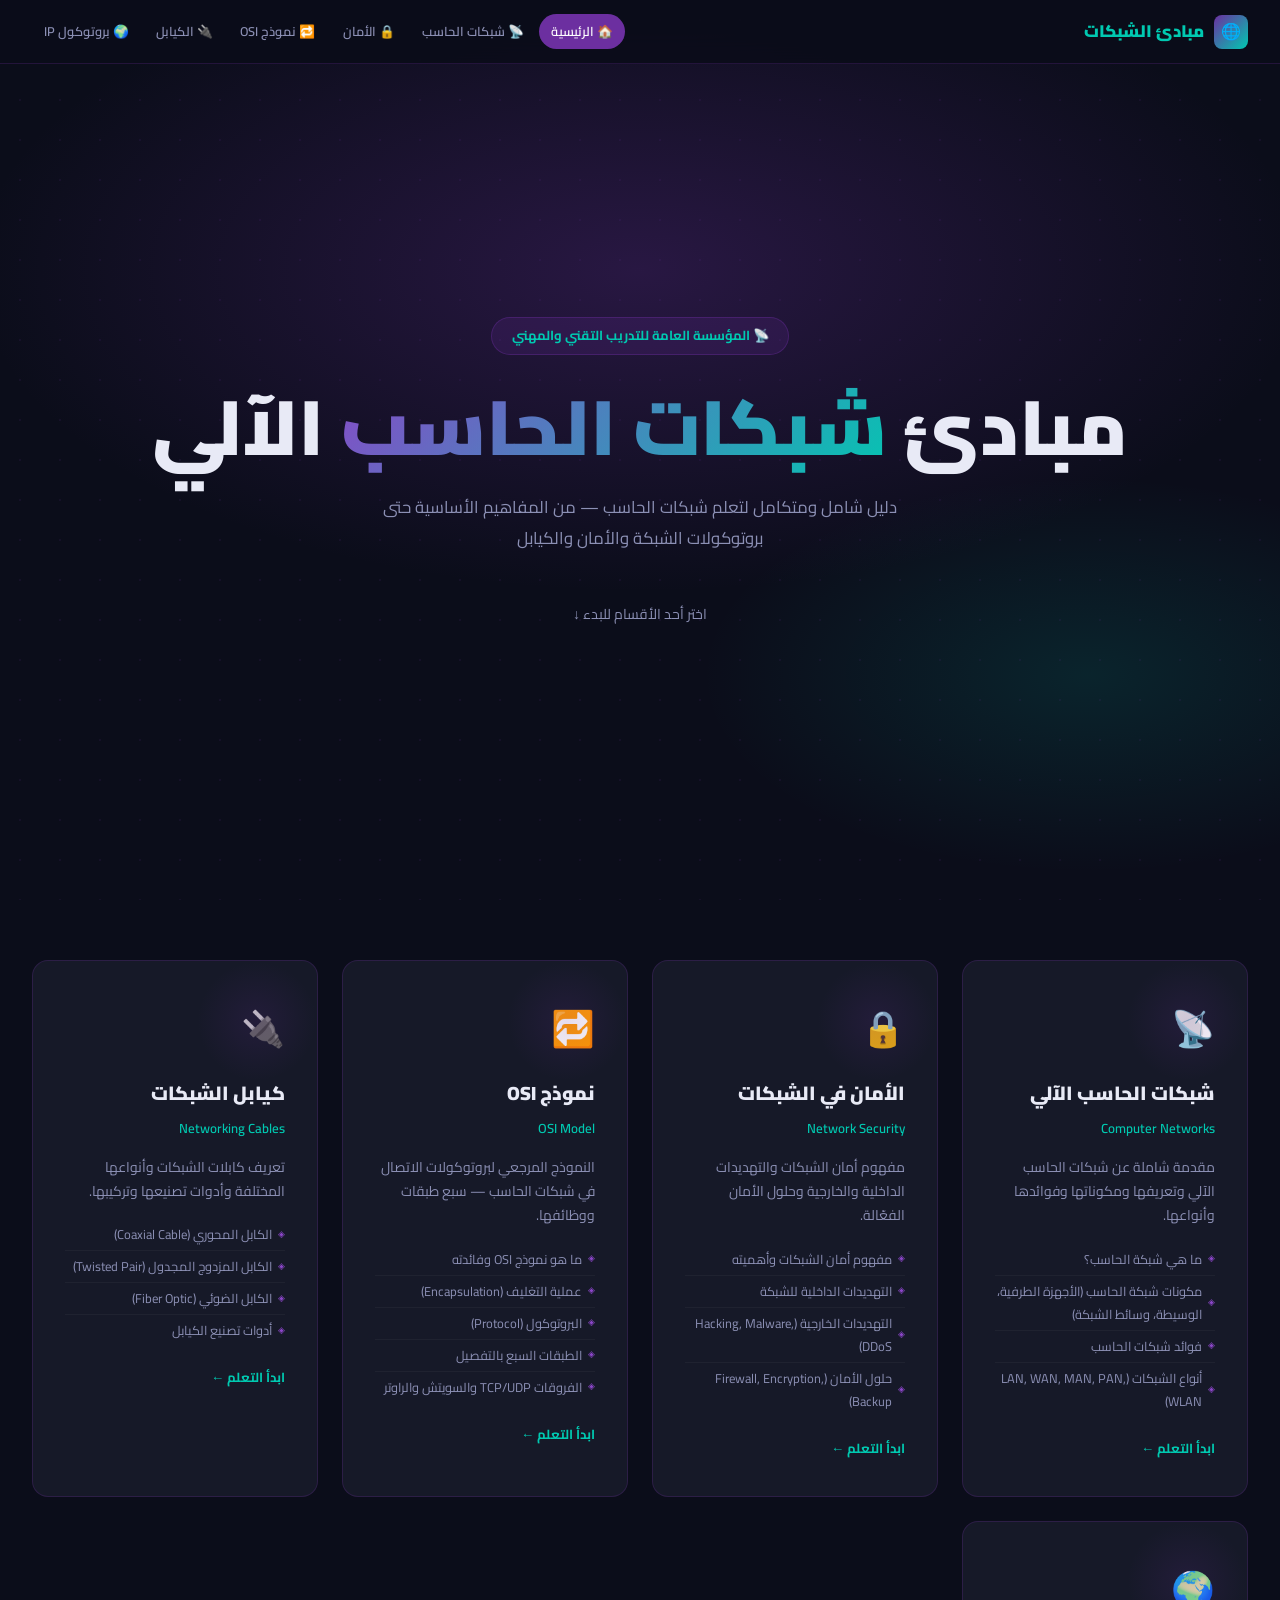
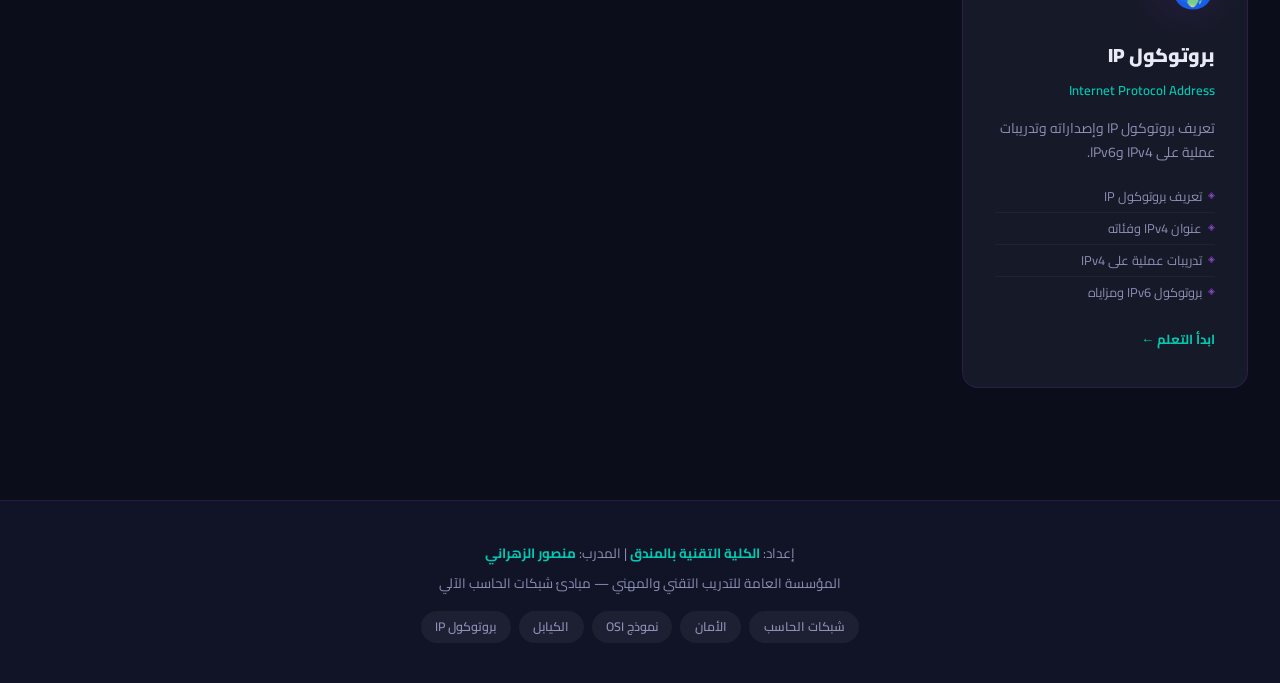
==== commit 4cb6194b: "Update index.html" ====
--- a/index.html
+++ b/index.html
@@ -144,7 +144,6 @@
 <div class="pages-grid">
 
   <a href="networks.html" class="page-card">
-    <span class="pc-num">01</span>
     <span class="pc-icon">📡</span>
     <div class="pc-title">شبكات الحاسب الآلي</div>
     <div class="pc-en">Computer Networks</div>
@@ -159,7 +158,6 @@
   </a>
 
   <a href="security.html" class="page-card">
-    <span class="pc-num">02</span>
     <span class="pc-icon">🔒</span>
     <div class="pc-title">الأمان في الشبكات</div>
     <div class="pc-en">Network Security</div>
@@ -174,7 +172,6 @@
   </a>
 
   <a href="osi.html" class="page-card">
-    <span class="pc-num">03</span>
     <span class="pc-icon">🔁</span>
     <div class="pc-title">نموذج OSI</div>
     <div class="pc-en">OSI Model</div>
@@ -190,7 +187,6 @@
   </a>
 
   <a href="cables.html" class="page-card">
-    <span class="pc-num">04</span>
     <span class="pc-icon">🔌</span>
     <div class="pc-title">كيابل الشبكات</div>
     <div class="pc-en">Networking Cables</div>
@@ -205,7 +201,6 @@
   </a>
 
   <a href="ip.html" class="page-card">
-    <span class="pc-num">05</span>
     <span class="pc-icon">🌍</span>
     <div class="pc-title">بروتوكول IP</div>
     <div class="pc-en">Internet Protocol Address</div>
@@ -236,3 +231,4 @@
 <script src="shared-nav.js"></script>
 </body>
 </html>
+<script type="module" src="seed.js"></script>
